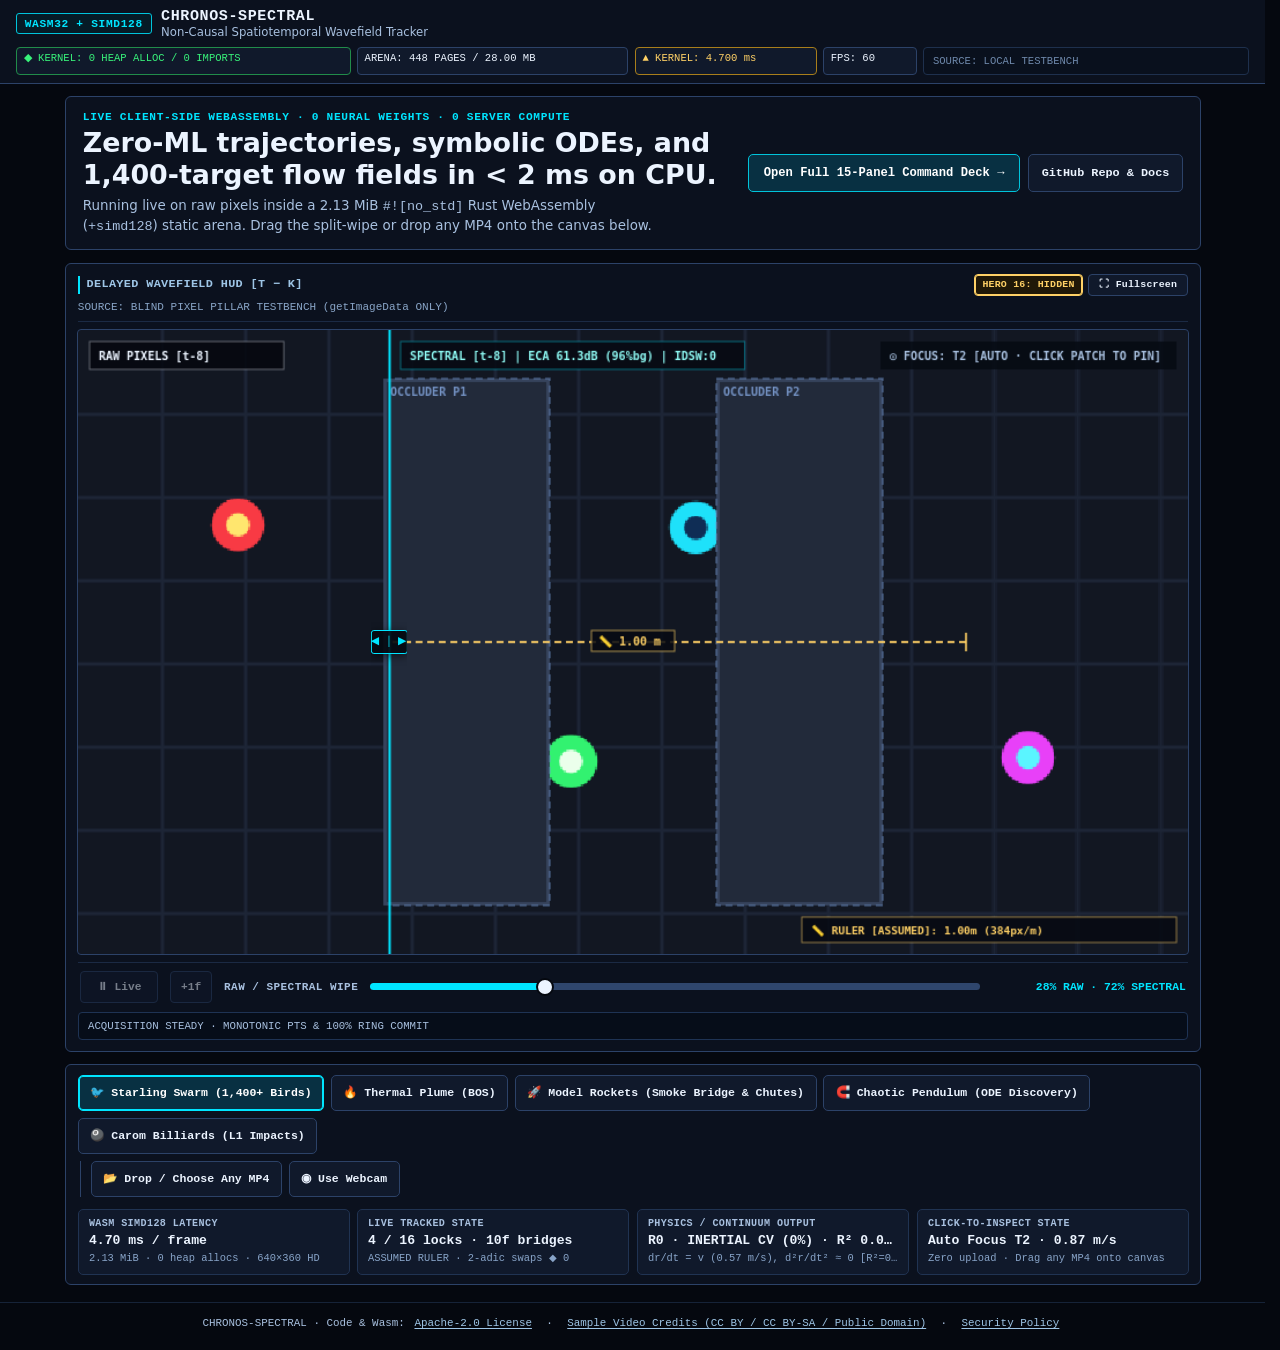
==== web/index.html @ 01ee2340 "fix(web): widen cold-start AudioContext/rVFC skew cushion for virtualized CI" ====
<!DOCTYPE html>
<html lang="en">
<head>
  <meta charset="UTF-8" />
  <meta name="viewport" content="width=device-width, initial-scale=1.0" />
  <link rel="icon" href="data:image/svg+xml,<svg xmlns='http://www.w3.org/2000/svg' viewBox='0 0 32 32'><rect width='32' height='32' rx='4' fill='%2305080f'/><circle cx='16' cy='16' r='9' fill='none' stroke='%2300e5ff' stroke-width='3'/></svg>" />
  <title>CHRONOS-SPECTRAL | Non-Causal Wavefield &amp; Phase-Cue Lab Deck</title>
  <style>
    :root {
      color-scheme: dark;
      --brand-color: #00e5ff;
      --bg-void: #05080f;
      --bg-panel: #0b111e;
      --bg-card: #10192b;
      --border-strong: #2c4268;
      --border-accent: #00c4db;
      --text-primary: #ecf4ff;
      --text-secondary: #a8c0df;
      --status-ok: #38f27a;
      --status-warn: #ffd166;
      --status-alert: #ff5d6c;
      --font-mono: ui-monospace, "SFMono-Regular", Menlo, Monaco, Consolas, monospace;
      --font-sans: system-ui, -apple-system, BlinkMacSystemFont, "Segoe UI", Roboto, sans-serif;
    }

    html {
      scrollbar-gutter: stable;
    }

    * {
      box-sizing: border-box;
      margin: 0;
      padding: 0;
    }

    [hidden] {
      display: none !important;
    }

    body {
      background-color: var(--bg-void);
      color: var(--text-primary);
      font-family: var(--font-sans);
      accent-color: var(--brand-color);
      min-block-size: 100svh;
      inline-size: 100%;
      display: grid;
      grid-template-rows: auto 1fr;
      overflow-wrap: anywhere;
    }

    ::selection {
      background-color: #00b4d8;
      color: #03070e;
    }

    /* Top Command Header: Permanent 5-Slot Avionics Status Matrix */
    header.deck-header {
      display: grid;
      grid-template-columns: minmax(0, auto) minmax(0, 1fr);
      align-items: center;
      gap: 0.5rem 1rem;
      padding-block: 0.5rem;
      padding-inline: 1rem;
      background-color: var(--bg-panel);
      border-block-end: 1px solid var(--border-strong);
    }

    .brand-lockup {
      display: flex;
      align-items: center;
      gap: 0.6rem;
      min-inline-size: 0;
      max-inline-size: 23.5rem;
    }

    .brand-badge {
      font-family: var(--font-mono);
      font-size: 0.7rem;
      font-weight: 700;
      letter-spacing: 0.06em;
      line-height: 1.1;
      padding: 0.22rem 0.48rem;
      border: 1px solid var(--border-accent);
      color: var(--brand-color);
      background-color: #061b26;
      border-radius: 3px;
      white-space: nowrap;
      flex: 0 0 auto;
      text-box: trim-both cap alphabetic;
    }

    h1.brand-title {
      font-family: var(--font-mono);
      font-size: 0.94rem;
      font-weight: 700;
      letter-spacing: 0.04em;
      color: var(--text-primary);
      line-height: 1.15;
      text-wrap: balance;
    }

    .brand-subtitle {
      font-size: 0.73rem;
      line-height: 1.2;
      color: var(--text-secondary);
      white-space: nowrap;
      overflow: hidden;
      text-overflow: ellipsis;
    }

    .header-pills {
      display: grid;
      grid-template-columns:
        minmax(0, 2.28fr)
        minmax(0, 1.85fr)
        minmax(0, 1.24fr)
        minmax(0, 0.64fr)
        minmax(0, 2.22fr);
      gap: 0.4rem;
      font-family: var(--font-mono);
      font-size: 0.66rem;
      min-inline-size: 0;
    }

    @media (max-width: 1380px) {
      header.deck-header {
        grid-template-columns: minmax(0, 1fr);
      }
    }

    @media (max-width: 960px) {
      .header-pills {
        grid-template-columns: repeat(2, minmax(0, 1fr));
      }
    }

    .pill-slot {
      display: flex;
      min-inline-size: 0;
      min-block-size: 1.72rem;
    }

    .pill-slot:has(> [hidden])::before {
      content: "SOURCE: LOCAL TESTBENCH";
      display: inline-flex;
      align-items: center;
      inline-size: 100%;
      padding: 0.22rem 0.54rem;
      border-radius: 4px;
      background-color: #09101d;
      border: 1px solid #1e304d;
      color: #6e88ab;
      white-space: nowrap;
      overflow: hidden;
      text-overflow: ellipsis;
    }

    .pill {
      inline-size: 100%;
      min-inline-size: 0;
      min-block-size: 1.72rem;
      font-size: 0.66rem;
      line-height: 1.15;
      padding: 0.22rem 0.42rem;
      border-radius: 4px;
      background-color: var(--bg-card);
      border: 1px solid var(--border-strong);
      color: var(--text-primary);
      display: block;
      white-space: nowrap;
      overflow: hidden;
      text-overflow: ellipsis;
    }

    .pill.ok {
      border-color: #218c4a;
      color: var(--status-ok);
    }

    .pill.warn {
      border-color: #a87e1b;
      color: var(--status-warn);
    }

    /* Main 3-Zone Command Deck Grid */
    main.deck-grid {
      display: grid;
      grid-template-columns: minmax(0, 1.85fr) minmax(330px, 0.95fr) minmax(315px, 0.88fr);
      gap: 0.8rem;
      padding: 0.8rem;
      inline-size: 100%;
      align-items: start;
    }

    @media (max-width: 1280px) {
      main.deck-grid {
        grid-template-columns: minmax(0, 1.4fr) minmax(320px, 1fr);
      }
      .control-column {
        grid-column: span 2;
      }
    }

    @media (max-width: 860px) {
      main.deck-grid {
        grid-template-columns: 1fr;
      }
      .control-column {
        grid-column: span 1;
      }
    }

    .deck-column {
      display: flex;
      flex-direction: column;
      gap: 0.8rem;
      min-inline-size: 0;
    }

    /* Layout & style containment with modern-web-guidance offscreen skipping */
    .isolated-region {
      content-visibility: auto;
      contain-intrinsic-size: auto 300px auto 800px;
    }

    @supports not (content-visibility: auto) {
      .isolated-region {
        contain: layout style paint;
      }
    }

    .panel {
      background-color: var(--bg-panel);
      border: 1px solid var(--border-strong);
      border-radius: 6px;
      padding: 0.64rem 0.74rem;
      display: flex;
      flex-direction: column;
      gap: 0.48rem;
      min-inline-size: 0;
      contain: layout style paint;
    }

    /* Permanent 2-Row Avionics Instrument Header: zero height bounce across all telemetry states */
    .panel-header {
      display: grid;
      grid-template-columns: minmax(0, 1fr);
      row-gap: 0.16rem;
      min-block-size: 2.52rem;
      align-content: start;
      border-block-end: 1px solid #1b2a44;
      padding-block-end: 0.36rem;
      flex: none;
    }

    h2.panel-title {
      font-family: var(--font-mono);
      font-size: 0.74rem;
      font-weight: 700;
      line-height: 1.12rem;
      min-block-size: 1.12rem;
      letter-spacing: 0.03em;
      text-transform: uppercase;
      color: #9ec5e6;
      border-inline-start: 2px solid var(--brand-color);
      padding-inline-start: 0.42rem;
      text-wrap: balance;
    }

    .panel-meta {
      display: block;
      min-inline-size: 0;
      min-block-size: 1.04rem;
      line-height: 1.04rem;
      font-family: var(--font-mono);
      font-size: 0.69rem;
      color: #89a5c7;
      white-space: nowrap;
      overflow: hidden;
      text-overflow: ellipsis;
    }

    /* Roster Header Structured 3-Slot Telemetry Strip */
    .roster-meta-strip {
      display: grid;
      grid-template-columns: auto auto auto auto minmax(0, 1fr);
      align-items: center;
      column-gap: 0.42rem;
      overflow: hidden;
    }

    .rm-chip {
      display: inline-flex;
      align-items: center;
      gap: 0.26rem;
      color: var(--text-secondary);
      white-space: nowrap;
    }

    .rm-chip strong {
      display: inline-block;
      font-weight: 700;
      color: var(--text-primary);
      text-align: right;
    }

    #rosterReacqVal {
      min-inline-size: 4.2ch;
      color: var(--status-ok);
    }

    #rosterHoldVal {
      min-inline-size: 1.4ch;
    }

    #rosterHoldChip[data-active="1"] {
      color: var(--status-warn);
    }

    #rosterHoldChip[data-active="1"] #rosterHoldVal {
      color: var(--status-warn);
    }

    .rm-sep {
      color: #425d82;
    }

    .rm-hint {
      min-inline-size: 0;
      text-align: right;
      color: #7d99bc;
      white-space: nowrap;
      overflow: hidden;
      text-overflow: ellipsis;
    }

    /* Block display + aspect-ratio on canvases prevents baseline gaps and layout shift */
    canvas {
      display: block;
      inline-size: 100%;
      block-size: auto;
      background-color: #050811;
      border: 1px solid var(--border-strong);
      border-radius: 4px;
    }

    #hudCanvas {
      aspect-ratio: 16 / 9;
      border: 0;
      padding: 0;
      outline: 1px solid var(--border-strong);
      border-radius: 3px;
      cursor: crosshair;
      touch-action: manipulation;
    }

    /* HUD Instrument Header Quick Actions + Cinema Fullscreen (Zero-CLS) */
    .hud-dock-slot {
      min-inline-size: 0;
    }

    .hud-panel-header {
      min-block-size: 2.52rem;
    }

    .hud-header-top {
      display: grid;
      grid-template-columns: minmax(0, 1fr) auto;
      align-items: center;
      gap: 0.45rem;
      min-block-size: 1.38rem;
    }

    .hud-header-actions {
      display: inline-flex;
      align-items: center;
      gap: 0.32rem;
      flex: 0 0 auto;
    }

    button.hud-header-btn {
      inline-size: auto;
      min-block-size: 1.38rem;
      block-size: 1.38rem;
      line-height: 1.28rem;
      padding: 0 0.38rem;
      font-size: 0.62rem;
      font-weight: 700;
      letter-spacing: 0.02em;
      font-variant-numeric: tabular-nums;
      text-align: center;
      flex: 0 0 auto;
    }

    #btnHudHeroToggle {
      inline-size: 18.4ch;
      min-inline-size: 18.4ch;
    }

    #btnHudHeroToggle[data-hidden-solo="true"] {
      border-color: var(--status-warn);
      background-color: #201807;
      color: var(--status-warn);
      box-shadow: inset 0 0 0 1px var(--status-warn);
    }

    #btnHudFullscreen {
      inline-size: 16.8ch;
      min-inline-size: 16.8ch;
    }

    #hudPanel::backdrop {
      background-color: #040812;
    }

    #hudPanel:fullscreen,
    #hudPanel.hud-maximized {
      position: fixed;
      inset: 0;
      z-index: 9999;
      margin: 0;
      inline-size: 100vw;
      block-size: 100dvh;
      max-block-size: 100dvh;
      padding: 0.42rem 0.75rem;
      border: none;
      border-radius: 0;
      background-color: #040812;
      display: flex;
      flex-direction: column;
      gap: 0.35rem;
      contain: layout style;
    }

    #hudPanel:fullscreen .hud-panel-header,
    #hudPanel.hud-maximized .hud-panel-header {
      display: flex;
      align-items: center;
      justify-content: space-between;
      gap: 0.65rem;
      min-block-size: 1.85rem;
      padding-block-end: 0.25rem;
    }

    #hudPanel:fullscreen .hud-header-top,
    #hudPanel.hud-maximized .hud-header-top {
      display: contents;
    }

    #hudPanel:fullscreen .hud-panel-header .panel-title,
    #hudPanel.hud-maximized .hud-panel-header .panel-title {
      order: 1;
      flex: 0 0 auto;
    }

    #hudPanel:fullscreen #hudSourceLabel,
    #hudPanel.hud-maximized #hudSourceLabel {
      order: 2;
      flex: 1 1 auto;
      text-align: center;
    }

    #hudPanel:fullscreen .hud-header-actions,
    #hudPanel.hud-maximized .hud-header-actions {
      order: 3;
      flex: 0 0 auto;
    }

    #hudPanel:fullscreen #hudCanvas,
    #hudPanel.hud-maximized #hudCanvas {
      inline-size: min(100%, calc((100dvh - 54px) * 16 / 9));
      max-inline-size: 100%;
      block-size: auto;
      max-block-size: calc(100dvh - 54px);
      aspect-ratio: 16 / 9;
      margin: auto;
      flex: 0 0 auto;
    }

    #pipCanvas {
      aspect-ratio: 412 / 234;
      inline-size: 100%;
      max-inline-size: 412px;
      margin-inline: auto;
      image-rendering: pixelated;
    }

    #hilbertCanvas,
    #spectralCanvas {
      aspect-ratio: 2 / 1;
    }

    #persistenceCanvas {
      aspect-ratio: 420 / 204;
      inline-size: 100%;
      block-size: auto;
      display: block;
    }

    #physicsPhaseCanvas {
      aspect-ratio: 2 / 1;
      inline-size: 100%;
      block-size: auto;
      display: block;
    }

    .pip-and-swap-row {
      display: grid;
      grid-template-columns: minmax(0, 1fr);
      gap: 0.72rem;
      align-items: stretch;
    }

    /* Telemetry KPI Matrices: Explicit Symmetrical Grids & Fixed Single-Line Cells */
    .kpi-grid {
      display: grid;
      grid-template-columns: repeat(2, minmax(0, 1fr));
      gap: 0.44rem;
      inline-size: 100%;
      min-inline-size: 0;
    }

    .pip-kpi-grid {
      grid-template-columns: repeat(3, minmax(0, 1fr));
    }

    .pip-kpi-grid .kpi-label {
      font-size: 0.62rem;
      letter-spacing: 0.015em;
    }

    .pip-kpi-grid .kpi-value {
      font-size: 0.88rem;
    }

    @media (max-width: 960px) {
      .pip-kpi-grid {
        grid-template-columns: repeat(2, minmax(0, 1fr));
      }
    }

    .kpi-card {
      background-color: var(--bg-card);
      border: 1px solid var(--border-strong);
      border-radius: 4px;
      padding: 0.46rem 0.54rem;
      min-inline-size: 0;
      min-block-size: 3.5rem;
      contain: layout style paint;
      display: grid;
      grid-template-rows: minmax(0.95rem, auto) minmax(1.3rem, auto);
      align-content: space-between;
      row-gap: 0.16rem;
    }

    .kpi-label {
      display: block;
      min-inline-size: 0;
      min-block-size: 0.95rem;
      line-height: 0.95rem;
      font-family: var(--font-mono);
      font-size: 0.65rem;
      color: var(--text-secondary);
      text-transform: uppercase;
      letter-spacing: 0.025em;
      white-space: nowrap;
      overflow: hidden;
      text-overflow: ellipsis;
    }

    .kpi-value {
      display: block;
      min-inline-size: 0;
      min-block-size: 1.3rem;
      line-height: 1.3rem;
      font-family: var(--font-mono);
      font-variant-numeric: tabular-nums lining-nums;
      font-size: 0.92rem;
      font-weight: 700;
      color: var(--text-primary);
      white-space: nowrap;
      overflow: hidden;
      text-overflow: ellipsis;
    }

    .pill,
    .panel-meta,
    .slider-val,
    .transport-meta-row {
      font-variant-numeric: tabular-nums lining-nums;
    }

    /* Multi-Target Split PiP & Sticky Telemetry Roster (16 Slots, 2-Column Scrollable Well) */
    .roster-panel,
    .persistence-panel {
      contain: layout style paint;
    }

    .persist-kpi-grid {
      grid-template-columns: repeat(3, minmax(0, 1fr));
      margin-block-end: 0.56rem;
    }

    .persist-kpi-grid .kpi-label {
      font-size: 0.61rem;
      letter-spacing: 0.015em;
    }

    .persist-kpi-grid .kpi-value {
      font-size: 0.86rem;
    }

    @media (max-width: 640px) {
      .persist-kpi-grid {
        grid-template-columns: repeat(2, minmax(0, 1fr));
      }
    }

    .physics-id-panel {
      contain: layout style paint;
    }

    .physics-badge-row {
      display: grid;
      grid-template-columns: minmax(0, 1fr) auto;
      gap: 0.42rem;
      align-items: center;
      min-block-size: 1.52rem;
    }

    .physics-badge {
      display: block;
      block-size: 1.52rem;
      line-height: 1.44rem;
      padding-inline: 0.48rem;
      border-radius: 4px;
      border: 1px solid #2b4266;
      background-color: #081222;
      color: var(--text-secondary);
      font-family: var(--font-mono);
      font-variant-numeric: tabular-nums lining-nums;
      font-size: 0.67rem;
      font-weight: 700;
      letter-spacing: 0.025em;
      text-transform: uppercase;
      white-space: nowrap;
      overflow: hidden;
      text-overflow: ellipsis;
    }

    #physRegimeBadge[data-active="1"] {
      border-color: var(--border-accent);
      background-color: #061b26;
      color: var(--brand-color);
    }

    #physRegimeBadge[data-regime="5"] {
      border-color: #218c4a;
      background-color: #061f12;
      color: var(--status-ok);
    }

    #physRegimeBadge[data-regime="7"] {
      border-color: #d4a234;
      background-color: #201807;
      color: var(--status-warn);
    }

    #physJumpBadge[data-jump="1"],
    #physJumpBadge[data-jump="2"],
    #physJumpBadge[data-jump="3"] {
      border-color: #d4a234;
      background-color: #201807;
      color: var(--status-warn);
    }

    #physJumpBadge[data-jump="4"] {
      border-color: #c93d4d;
      background-color: #24090f;
      color: var(--status-alert);
    }

    .physics-ode-box {
      block-size: 1.82rem;
      line-height: 1.72rem;
      padding-inline: 0.52rem;
      border-radius: 4px;
      border: 1px solid #1e3354;
      background-color: #060d19;
      color: #c7e6ff;
      font-family: var(--font-mono);
      font-variant-numeric: tabular-nums lining-nums;
      font-size: 0.72rem;
      white-space: nowrap;
      overflow: hidden;
      text-overflow: ellipsis;
    }

    .physics-kpi-grid {
      grid-template-columns: repeat(3, minmax(0, 1fr));
    }

    .physics-kpi-grid .kpi-card {
      min-block-size: 3.15rem;
      padding: 0.38rem 0.48rem;
    }

    .physics-kpi-grid .kpi-label {
      font-size: 0.59rem;
      letter-spacing: 0.015em;
    }

    .physics-kpi-grid .kpi-value {
      font-size: 0.81rem;
    }

    @media (max-width: 640px) {
      .physics-kpi-grid {
        grid-template-columns: repeat(2, minmax(0, 1fr));
      }
    }

    .roster-scroll-well {
      max-block-size: 472px;
      overflow-y: auto;
      scrollbar-gutter: stable;
      overscroll-behavior: contain;
      padding-inline-end: 4px;
    }

    .roster-grid {
      display: grid;
      grid-template-columns: repeat(2, minmax(0, 1fr));
      gap: 6px;
      inline-size: 100%;
    }

    @media (max-width: 520px) {
      .roster-grid {
        grid-template-columns: minmax(0, 1fr);
      }
    }

    .roster-card {
      position: relative;
      display: grid;
      grid-template-rows: auto 1.35rem auto;
      row-gap: 0.3rem;
      padding: 0.42rem;
      min-inline-size: 0;
      border-radius: 5px;
      border: 1px solid var(--border-strong);
      background-color: var(--bg-card);
      font-family: var(--font-mono);
      font-variant-numeric: tabular-nums lining-nums;
      contain: layout style paint;
    }

    /* Never change border-width, padding, or font-weight on state/selection changes */
    .roster-card[data-state="FOCUS"] {
      border-color: var(--border-accent);
      box-shadow: inset 0 0 0 1px rgba(0, 229, 255, 0.28);
    }

    .roster-card[data-state="PINNED"],
    .roster-card[data-pinned="1"] {
      border-color: var(--status-warn);
      box-shadow: inset 0 0 0 1px rgba(255, 209, 102, 0.42);
    }

    .roster-card[data-state="BRIDGED"],
    .roster-card[data-state="COAST"] {
      border-color: #c89628;
    }

    .roster-card[data-state="HOLD"] {
      border-color: #263959;
      opacity: 0.84;
    }

    .roster-card[data-state="IDLE"] {
      border-color: #1a2740;
      background-color: #0b1220;
    }

    .roster-card:has(button.roster-pin-btn:hover:not([aria-disabled="true"])) {
      border-color: var(--brand-color);
    }

    .roster-card:has(button.roster-pin-btn:focus-visible) {
      outline: 2px solid var(--brand-color);
      outline-offset: 2px;
    }

    .slot-pip-canvas {
      display: block;
      inline-size: 100%;
      block-size: auto;
      aspect-ratio: 276 / 148;
      image-rendering: pixelated;
      border-radius: 3px;
      border: 1px solid #1d2d47;
      background-color: #060a12;
    }

    .roster-card-head {
      display: grid;
      grid-template-columns: minmax(0, 1fr) auto;
      align-items: center;
      gap: 0.28rem;
      min-inline-size: 0;
      min-block-size: 1.35rem;
    }

    .roster-card-head h3 {
      font-size: 0.72rem;
      font-weight: 700;
      line-height: 1.2;
      margin: 0;
      min-inline-size: 0;
    }

    .roster-card button.roster-pin-btn {
      all: unset;
      box-sizing: border-box;
      cursor: pointer;
      display: inline-flex;
      align-items: center;
      gap: 0.28rem;
      inline-size: 100%;
      font-family: var(--font-mono);
      font-size: 0.72rem;
      font-weight: 700;
      line-height: 1.2;
      color: var(--text-primary);
      min-block-size: 0;
      min-inline-size: 0;
      white-space: nowrap;
      overflow: hidden;
    }

    .roster-slot-id {
      min-inline-size: 0;
      overflow: hidden;
      text-overflow: ellipsis;
    }

    .roster-card button.roster-pin-btn:focus-visible {
      outline: none;
    }

    .roster-card button.roster-pin-btn[aria-disabled="true"] {
      cursor: default;
      opacity: 0.62;
    }

    .roster-card button.roster-pin-btn::after {
      content: "";
      position: absolute;
      inset: 0;
      border-radius: 5px;
    }

    .roster-swatch {
      inline-size: 7px;
      block-size: 7px;
      border-radius: 50%;
      background-color: #4c6180;
      flex: 0 0 auto;
    }

    .roster-state-badge {
      display: inline-block;
      inline-size: 8.6ch;
      text-align: center;
      font-size: 0.6rem;
      font-weight: 700;
      line-height: 1.15;
      letter-spacing: 0.03em;
      padding: 0.1rem 0.24rem;
      border-radius: 3px;
      border: 1px solid #2b4266;
      background-color: #0a1424;
      color: var(--text-secondary);
      white-space: nowrap;
      text-box: trim-both cap alphabetic;
    }

    .roster-card[data-state="LOCKED"] .roster-state-badge {
      border-color: #218c4a;
      color: var(--status-ok);
    }

    .roster-card[data-state="FOCUS"] .roster-state-badge {
      border-color: var(--border-accent);
      color: var(--brand-color);
    }

    .roster-card[data-state="PINNED"] .roster-state-badge,
    .roster-card[data-pinned="1"] .roster-state-badge {
      border-color: #d4a234;
      color: var(--status-warn);
      background-color: #201807;
    }

    .roster-card[data-state="BRIDGED"] .roster-state-badge,
    .roster-card[data-state="COAST"] .roster-state-badge {
      border-color: #c89628;
      color: var(--status-warn);
    }

    .roster-card[data-state="HOLD"] .roster-state-badge {
      border-color: #39527a;
      color: #9db4d4;
    }

    .roster-stats {
      display: grid;
      grid-template-columns: repeat(2, minmax(0, 1fr));
      gap: 0.22rem 0.26rem;
      margin: 0;
      padding-block-start: 0.26rem;
      border-block-start: 1px solid #18253d;
      align-content: start;
    }

    .roster-stat-cell {
      display: grid;
      grid-template-rows: 0.78rem 0.92rem;
      row-gap: 0.05rem;
      min-inline-size: 0;
    }

    .roster-stat-cell dt {
      font-size: 0.6rem;
      line-height: 0.78rem;
      color: var(--text-secondary);
      letter-spacing: 0.02em;
      text-transform: uppercase;
      white-space: nowrap;
      overflow: hidden;
      text-overflow: ellipsis;
    }

    .roster-stat-cell dd {
      font-size: 0.63rem;
      line-height: 0.92rem;
      font-weight: 700;
      letter-spacing: -0.02em;
      color: var(--text-primary);
      white-space: nowrap;
      overflow: hidden;
      text-overflow: ellipsis;
    }

    .kpi-value.accent { color: var(--brand-color); }
    .kpi-value.ok     { color: var(--status-ok); }
    .kpi-value.warn   { color: var(--status-warn); }
    .kpi-value.alert  { color: var(--status-alert); }

    /* Control Deck Styling & Explicit Grid Control Banks */
    .scrollable-controls {
      max-block-size: calc(100svh - 4.75rem);
      overflow-y: auto;
      scrollbar-gutter: stable;
      overscroll-behavior: contain;
      scrollbar-width: auto;
      scrollbar-color: #395884 #0b111e;
    }

    .btn-row {
      display: grid;
      grid-template-columns: repeat(2, minmax(0, 1fr));
      grid-auto-rows: minmax(2.05rem, auto);
      gap: 0.38rem;
      min-inline-size: 0;
    }

    .btn-row[data-cols="1"] {
      grid-template-columns: minmax(0, 1fr);
    }

    .btn-row[data-cols="3"] {
      grid-template-columns: repeat(3, minmax(0, 1fr));
    }

    .btn-row[data-cols="2-1"] {
      grid-template-columns: minmax(0, 1.55fr) minmax(0, 1fr);
    }

    .btn-span-full {
      grid-column: 1 / -1;
    }

    button {
      font-family: var(--font-mono);
      font-size: 0.68rem;
      font-weight: 600;
      line-height: 1.15rem;
      min-block-size: 2.05rem;
      min-inline-size: 0;
      inline-size: 100%;
      padding: 0.34rem 0.38rem;
      border-radius: 4px;
      border: 1px solid var(--border-strong);
      background-color: var(--bg-card);
      color: var(--text-primary);
      cursor: pointer;
      white-space: nowrap;
      overflow: hidden;
      text-overflow: ellipsis;
    }

    @media (prefers-reduced-motion: no-preference) {
      button,
      .cal-field input {
        transition: background-color 0.14s ease, border-color 0.14s ease;
      }
    }

    @media (hover: hover) {
      button:hover:not([aria-disabled="true"]) {
        border-color: var(--border-accent);
        background-color: #16243d;
      }
    }

    button:focus-visible {
      outline: 2px solid var(--brand-color);
      outline-offset: 2px;
    }

    button[aria-pressed="true"],
    button.active {
      background-color: #083344;
      border-color: var(--brand-color);
      color: var(--brand-color);
      box-shadow: inset 0 0 0 1px var(--brand-color);
    }

    /* Accessible Calibration Toolbar & Scale Form */
    .cal-toolbar {
      display: grid;
      grid-template-columns: minmax(0, 1fr);
      gap: 0.36rem;
    }

    .cal-toolbar-group {
      display: grid;
      grid-template-columns: repeat(2, minmax(0, 1fr));
      gap: 0.36rem;
      min-inline-size: 0;
    }

    .cal-toolbar-group[data-cols="3"] {
      grid-template-columns: repeat(3, minmax(0, 1fr));
    }

    .cal-toolbar-sep {
      display: none;
    }

    .cal-status-live {
      font-family: var(--font-mono);
      font-size: 0.68rem;
      line-height: 1.35;
      min-block-size: 3.85rem;
      color: var(--brand-color);
      background-color: #091425;
      border: 1px solid #223b60;
      border-radius: 4px;
      padding: 0.38rem 0.52rem;
      overflow-y: auto;
    }

    .cal-scale-form {
      display: flex;
      flex-direction: column;
      gap: 0.34rem;
    }

    .cal-field-grid {
      display: grid;
      grid-template-columns: repeat(3, minmax(0, 1fr)) auto;
      align-items: end;
      gap: 0.38rem;
      padding-block-end: 0.92rem;
    }

    .cal-field-grid .cal-field {
      position: relative;
    }

    .cal-field-grid .error-msg {
      position: absolute;
      inset-block-start: calc(100% + 0.08rem);
      inset-inline-start: 0;
      margin-block-start: 0;
      white-space: nowrap;
      pointer-events: none;
    }

    .cal-field {
      display: flex;
      flex-direction: column;
      align-items: stretch;
      gap: 0.18rem;
    }

    .cal-field label {
      font-family: var(--font-mono);
      font-size: 0.67rem;
      color: var(--text-secondary);
    }

    .cal-field input {
      font: inherit;
      font-family: var(--font-mono);
      font-size: max(1rem, 1em);
      font-weight: 600;
      min-block-size: 32px;
      padding: 0.24rem 0.38rem;
      border-radius: 4px;
      border: 1px solid var(--border-strong);
      background-color: var(--bg-card);
      color: var(--text-primary);
      inline-size: 100%;
    }

    @media (hover: hover) {
      .cal-field input:hover {
        border-color: var(--border-accent);
      }
    }

    .cal-field input:focus-visible {
      outline: 2px solid var(--brand-color);
      outline-offset: 2px;
    }

    :is(:user-invalid, .user-invalid-fallback) {
      border-color: var(--status-alert);
      outline-color: var(--status-alert);
    }

    .sr-only {
      position: absolute;
      inline-size: 1px;
      block-size: 1px;
      padding: 0;
      margin: -1px;
      overflow: hidden;
      clip-path: inset(50%);
      white-space: nowrap;
      border: 0;
    }

    .live-tier-card .cal-field {
      position: relative;
      padding-block-end: 0.92rem;
    }

    .live-tier-card .cal-field .error-msg {
      position: absolute;
      inset-block-end: 0;
      inset-inline-start: 0;
      margin-block-start: 0;
      white-space: nowrap;
      pointer-events: none;
    }

    .error-msg {
      display: none;
      font-family: var(--font-mono);
      font-size: 0.65rem;
      line-height: 1.35;
      color: var(--status-alert);
      margin-block-start: 0.12rem;
    }

    :is(:user-invalid, .user-invalid-fallback) + .error-msg {
      display: block;
    }

    .cal-hint {
      font-family: var(--font-mono);
      font-size: 0.65rem;
      color: var(--text-secondary);
    }

    .coord-grid {
      display: grid;
      grid-template-columns: repeat(4, minmax(0, 1fr));
      gap: 0.32rem;
      margin-block-start: 0.35rem;
    }

    /* Native Modal <dialog> & Scroll Containment Rules */
    dialog:modal {
      overscroll-behavior: contain;
    }

    dialog::backdrop {
      overflow: hidden;
      overscroll-behavior: contain;
      background-color: rgba(3, 7, 15, 0.76);
      backdrop-filter: blur(2px);
    }

    dialog#liveStreamDialog {
      margin: auto;
      inline-size: min(680px, calc(100vw - 1.5rem));
      max-block-size: calc(100dvh - 2rem);
      background-color: var(--bg-panel);
      color: var(--text-primary);
      border: 1px solid var(--border-accent);
      border-radius: 8px;
      padding: 0.9rem 1rem;
    }

    dialog#liveStreamDialog[open] {
      display: flex;
      flex-direction: column;
      gap: 0.72rem;
      overflow-y: auto;
    }

    .dialog-header {
      display: flex;
      align-items: center;
      justify-content: space-between;
      gap: 0.6rem;
      border-block-end: 1px solid var(--border-strong);
      padding-block-end: 0.5rem;
    }

    .dialog-title {
      font-family: var(--font-mono);
      font-size: 0.88rem;
      font-weight: 700;
      letter-spacing: 0.05em;
      color: var(--brand-color);
    }

    .live-tier-card {
      background-color: var(--bg-card);
      border: 1px solid var(--border-strong);
      border-radius: 6px;
      padding: 0.62rem 0.72rem;
      display: flex;
      flex-direction: column;
      gap: 0.44rem;
    }

    .live-tier-title {
      font-family: var(--font-mono);
      font-size: 0.75rem;
      font-weight: 700;
      color: var(--text-primary);
      display: flex;
      align-items: center;
      justify-content: space-between;
      gap: 0.4rem;
    }

    .live-tier-tag {
      font-size: 0.66rem;
      padding: 0.12rem 0.42rem;
      border-radius: 3px;
      border: 1px solid var(--border-accent);
      color: var(--brand-color);
      background-color: #061b26;
    }

    .live-status-banner {
      font-family: var(--font-mono);
      font-size: 0.7rem;
      line-height: 1.4;
      padding: 0.42rem 0.56rem;
      border-radius: 4px;
      border: 1px solid #2b4770;
      background-color: #091425;
      color: var(--brand-color);
    }

    .live-status-banner.error {
      border-color: var(--status-alert);
      color: var(--status-alert);
      background-color: #220b12;
    }

    button[aria-disabled="true"] {
      opacity: 0.48;
      cursor: not-allowed;
    }

    button.action-btn {
      background-color: #15253f;
      border-color: #3f6294;
    }

    .source-context-well {
      display: grid;
      grid-template-columns: minmax(0, 1fr);
      align-items: stretch;
      min-block-size: 8.4rem;
    }

    @media (pointer: coarse) {
      .source-context-well {
        min-block-size: 8.85rem;
      }
    }

    .source-context-well > * {
      grid-area: 1 / 1;
      min-inline-size: 0;
    }

    .source-context-well > #benchScenarioField {
      padding: 0.5rem 0.55rem;
      border-radius: 4px;
      background-color: #0d1729;
      border: 1px solid #233a5e;
      justify-content: center;
    }

    .source-context-well:not(:has(> :not([hidden])))::before {
      content: "LIVE WEBCAM FEED · DIRECT OPTICAL CAPTURE";
      grid-area: 1 / 1;
      display: flex;
      align-items: center;
      justify-content: center;
      font-family: var(--font-mono);
      font-size: 0.69rem;
      color: var(--text-secondary);
      border-radius: 4px;
      background-color: #0d1729;
      border: 1px solid #233a5e;
      padding: 0.5rem;
    }

    .transport-bar {
      display: flex;
      flex-direction: column;
      justify-content: space-between;
      gap: 0.38rem;
      padding: 0.48rem 0.55rem;
      border-radius: 4px;
      background-color: #0d1729;
      border: 1px solid #2b4770;
    }

    .transport-meta-row {
      display: grid;
      grid-template-columns: auto minmax(0, 1fr);
      align-items: center;
      column-gap: 0.5rem;
      min-block-size: 1.05rem;
      line-height: 1.05rem;
      font-family: var(--font-mono);
      font-size: 0.68rem;
      color: var(--text-secondary);
    }

    .transport-meta-row > :first-child {
      white-space: nowrap;
    }

    .transport-meta-row > :last-child {
      text-align: right;
      min-inline-size: 0;
      white-space: nowrap;
      overflow: hidden;
      text-overflow: ellipsis;
      color: var(--text-primary);
    }

    .file-upload-label {
      display: inline-flex;
      align-items: center;
      justify-content: center;
      font-family: var(--font-mono);
      font-size: 0.68rem;
      font-weight: 600;
      line-height: 1.15rem;
      min-block-size: 2.05rem;
      inline-size: 100%;
      min-inline-size: 0;
      padding: 0.34rem 0.38rem;
      border-radius: 4px;
      border: 1px solid var(--border-strong);
      background-color: var(--bg-card);
      color: var(--text-primary);
      cursor: pointer;
      text-align: center;
      white-space: nowrap;
      overflow: hidden;
      text-overflow: ellipsis;
    }

    .file-upload-label:hover {
      border-color: var(--border-accent);
    }

    .visually-hidden:where(:not(:focus-within, :active)) {
      position: absolute !important;
      clip-path: inset(50%) !important;
      overflow: hidden !important;
      width: 1px !important;
      height: 1px !important;
      margin: -1px !important;
      padding: 0 !important;
      border: 0 !important;
      white-space: nowrap !important;
    }

    .file-upload-wrap {
      position: relative;
      display: flex;
      min-inline-size: 0;
      inline-size: 100%;
    }

    .file-upload-wrap input[type="file"] {
      position: absolute;
      clip-path: inset(50%);
      overflow: hidden;
      width: 1px;
      height: 1px;
      margin: -1px;
      border: 0;
    }

    .file-upload-wrap input[type="file"]:focus-visible + .file-upload-label {
      outline: 2px solid var(--brand-color);
      outline-offset: 2px;
      border-color: var(--brand-color);
    }

    .select-field {
      display: flex;
      flex-direction: column;
      gap: 0.22rem;
      min-inline-size: 0;
    }

    .select-field label {
      font-family: var(--font-mono);
      font-size: 0.69rem;
      line-height: 1.15;
      color: var(--text-secondary);
      white-space: nowrap;
      overflow: hidden;
      text-overflow: ellipsis;
    }

    .select-field select,
    .select-field input[type="number"] {
      font-family: var(--font-mono);
      font-size: 0.72rem;
      font-weight: 600;
      min-block-size: 2rem;
      padding: 0.34rem 0.52rem;
      border-radius: 4px;
      border: 1px solid var(--border-strong);
      background-color: var(--bg-card);
      color: var(--text-primary);
      cursor: pointer;
      inline-size: 100%;
      min-inline-size: 0;
      box-sizing: border-box;
    }

    .select-field input[type="number"] {
      cursor: text;
    }

    .select-field select:hover,
    .select-field input[type="number"]:hover {
      border-color: var(--border-accent);
    }

    .select-field select:focus-visible,
    .select-field input[type="number"]:focus-visible {
      outline: 2px solid var(--brand-color);
      outline-offset: 2px;
    }

    .control-group {
      display: flex;
      flex-direction: column;
      gap: 0.28rem;
      min-inline-size: 0;
    }

    .slider-label-row {
      display: grid;
      grid-template-columns: minmax(0, 1fr) auto;
      align-items: center;
      column-gap: 0.5rem;
      min-block-size: 1.05rem;
      line-height: 1.05rem;
      font-family: var(--font-mono);
      font-size: 0.71rem;
      color: var(--text-secondary);
    }

    .slider-label-row label {
      min-inline-size: 0;
      white-space: nowrap;
      overflow: hidden;
      text-overflow: ellipsis;
    }

    .slider-val {
      color: var(--text-primary);
      font-weight: 700;
      text-align: right;
      white-space: nowrap;
    }

    input[type="range"] {
      inline-size: 100%;
      min-block-size: 24px;
      cursor: pointer;
    }

    input[type="range"]:focus-visible {
      outline: 2px solid var(--brand-color);
      outline-offset: 2px;
    }

    .toggle-list {
      display: flex;
      flex-direction: column;
      gap: 0.38rem;
    }

    .toggle-item {
      display: inline-flex;
      align-items: center;
      gap: 0.5rem;
      min-block-size: 24px;
      font-family: var(--font-mono);
      font-size: 0.73rem;
      color: var(--text-primary);
      cursor: pointer;
    }

    .lab-desc {
      font-size: 0.72rem;
      line-height: 1.38;
      min-block-size: 6.5rem;
      color: var(--text-secondary);
      background-color: var(--bg-card);
      border: 1px solid var(--border-strong);
      border-radius: 4px;
      padding: 0.48rem 0.58rem;
      text-wrap: pretty;
      overflow-y: auto;
    }

    /* Native <details>/<summary> disclosure for fine-grained variational sliders */
    details.tuning-disclosure {
      background-color: var(--bg-card);
      border: 1px solid var(--border-strong);
      border-radius: 4px;
      padding: 0.45rem 0.58rem;
    }

    details.tuning-disclosure > summary {
      font-family: var(--font-mono);
      font-size: 0.72rem;
      font-weight: 600;
      color: var(--text-secondary);
      cursor: pointer;
      min-block-size: 24px;
      line-height: 1.5;
    }

    details.tuning-disclosure > summary:focus-visible {
      outline: 2px solid var(--brand-color);
      outline-offset: 2px;
    }

    details.tuning-disclosure[open] > summary {
      color: var(--brand-color);
      margin-block-end: 0.5rem;
    }

    .tuning-stack {
      display: flex;
      flex-direction: column;
      gap: 0.52rem;
    }

    .showcase-strip {
      contain: layout style paint;
      border-color: rgba(0, 229, 255, 0.34);
      background: linear-gradient(180deg, rgba(10, 20, 36, 0.96), rgba(8, 13, 24, 0.96));
    }

    .showcase-grid {
      display: grid;
      grid-template-columns: repeat(2, minmax(0, 1fr));
      gap: 0.38rem;
    }

    .showcase-btn {
      font-family: var(--font-mono);
      font-size: 0.67rem;
      font-weight: 600;
      letter-spacing: -0.01em;
      text-align: left;
      min-block-size: 28px;
      padding: 0.40rem 0.44rem;
      border-radius: 4px;
      border: 1px solid var(--border-strong);
      background-color: var(--bg-card);
      color: var(--text-primary);
      cursor: pointer;
      white-space: nowrap;
      overflow: hidden;
      text-overflow: ellipsis;
      transition: border-color 120ms ease, background-color 120ms ease;
    }

    .showcase-btn:hover {
      border-color: var(--brand-color);
      background-color: #111d33;
    }

    .showcase-btn.active,
    .showcase-btn[aria-pressed="true"] {
      border-color: var(--brand-color);
      background-color: rgba(0, 229, 255, 0.14);
      color: #8ef9f3;
    }

    video#hiddenVideoSource {
      position: fixed;
      left: 0;
      bottom: 0;
      width: 2px;
      height: 2px;
      opacity: 0.001;
      pointer-events: none;
      z-index: -1;
    }

    /* Fallback when accent-color is unsupported */
    @supports not (accent-color: #00e5ff) {
      .toggle-item input[type="checkbox"] {
        position: absolute !important;
        clip-path: inset(50%) !important;
        overflow: hidden !important;
        width: 1px !important;
        height: 1px !important;
        margin: -1px !important;
        padding: 0 !important;
        border: 0 !important;
        white-space: nowrap !important;
      }
      .toggle-item {
        position: relative;
        padding-inline-start: 1.65rem;
      }
      .toggle-item input[type="checkbox"] + span::before {
        content: "";
        position: absolute;
        inset-inline-start: 0;
        inset-block-start: 50%;
        transform: translateY(-50%);
        width: 1.05rem;
        height: 1.05rem;
        border: 2px solid var(--border-strong);
        background-color: var(--bg-card);
        border-radius: 3px;
      }
      .toggle-item input[type="checkbox"]:focus-visible + span::before {
        outline: 2px solid var(--brand-color);
        outline-offset: 2px;
      }
      .toggle-item input[type="checkbox"]:checked + span::before {
        background-color: var(--brand-color);
        border-color: var(--brand-color);
      }
      .toggle-item input[type="checkbox"]:checked + span::after {
        content: "✓";
        position: absolute;
        inset-inline-start: 0.22rem;
        inset-block-start: 50%;
        transform: translateY(-50%);
        color: #020810;
        font-weight: 700;
        font-size: 0.78rem;
      }
      input[type="range"] {
        -webkit-appearance: none;
        appearance: none;
        background: transparent;
      }
      input[type="range"]::-webkit-slider-runnable-track {
        height: 6px;
        border-radius: 3px;
        background: linear-gradient(to right, var(--brand-color) var(--progress, 50%), #253652 var(--progress, 50%));
      }
      input[type="range"]::-webkit-slider-thumb {
        -webkit-appearance: none;
        appearance: none;
        height: 15px;
        width: 15px;
        border-radius: 50%;
        background: var(--brand-color);
        margin-top: -4.5px;
      }
      input[type="range"]::-moz-range-track {
        height: 6px;
        border-radius: 3px;
        background: #253652;
      }
      input[type="range"]::-moz-range-progress {
        height: 6px;
        border-radius: 3px;
        background: var(--brand-color);
      }
      input[type="range"]::-moz-range-thumb {
        height: 15px;
        width: 15px;
        border-radius: 50%;
        border: none;
        background: var(--brand-color);
      }
    }

    @media (pointer: coarse) {
      button,
      .file-upload-label,
      .select-field select,
      .select-field input[type="number"],
      .cal-field input {
        min-block-size: 36px;
      }
    }

    /* Forced Colors Mode accessibility support */
    @media (forced-colors: active) {
      .panel,
      .kpi-card,
      .pill,
      button,
      canvas,
      dialog#liveStreamDialog,
      .live-tier-card,
      .cal-field input,
      .cal-status-live,
      details.tuning-disclosure {
        border: 1px solid CanvasText;
      }
      #hudCanvas {
        border: 0;
        outline: 1px solid CanvasText;
      }
      .cal-toolbar-sep {
        border-inline-start: 1px solid CanvasText;
      }
      button[aria-pressed="true"],
      button.active {
        outline: 2px solid Highlight;
      }
    }
    .acq-status-banner {
      display: flex;
      align-items: center;
      justify-content: space-between;
      block-size: 1.75rem;
      min-block-size: 1.75rem;
      max-block-size: 1.75rem;
      padding-inline: 0.56rem;
      border-radius: 4px;
      border: 1px solid #1e3354;
      background-color: #060d19;
      color: #a8c0df;
      font-family: var(--font-mono);
      font-variant-numeric: tabular-nums lining-nums;
      font-size: 0.67rem;
      line-height: 1;
      white-space: nowrap;
      overflow: hidden;
      text-overflow: ellipsis;
      contain: layout style paint;
    }

    .acq-status-banner[data-severity="ok"] {
      border-color: #218c4a;
      background-color: #071913;
      color: #86efac;
    }

    .acq-status-banner[data-severity="warn"] {
      border-color: #c89628;
      background-color: #1f1707;
      color: #fde68a;
    }

    .acq-status-banner[data-severity="danger"] {
      border-color: #d9385a;
      background-color: #270b14;
      color: #fecdd3;
    }

    .roi-control-well {
      display: grid;
      gap: 0.42rem;
      padding: 0.48rem 0.54rem;
      border-radius: 4px;
      border: 1px solid #1d2e4d;
      background-color: #08101e;
    }

    .roi-control-well .slider-val {
      inline-size: 13ch;
      overflow: hidden;
      text-overflow: ellipsis;
    }

    .roi-control-header {
      display: grid;
      grid-template-columns: minmax(0, 1fr);
      gap: 0.16rem;
    }

    #roiGeomMeta {
      inline-size: 100%;
      overflow: hidden;
      text-overflow: ellipsis;
    }

    .roi-control-title {
      font-family: var(--font-mono);
      font-size: 0.66rem;
      font-weight: 700;
      letter-spacing: 0.03em;
      text-transform: uppercase;
      color: var(--text-secondary);
    }

    .continuum-panel {
      contain: layout style paint;
    }

    .continuum-controls-row {
      display: grid;
      grid-template-columns: repeat(2, minmax(0, 1fr));
      gap: 0.44rem;
      margin-block-end: 0.52rem;
    }

    .continuum-rs-calib-row {
      grid-template-columns: repeat(3, minmax(0, 1fr));
    }

    @media (max-width: 640px) {
      .continuum-controls-row {
        grid-template-columns: minmax(0, 1fr);
      }
    }

    .continuum-kpi-grid {
      grid-template-columns: repeat(2, minmax(0, 1fr));
      margin-block-end: 0.48rem;
    }

    .continuum-kpi-grid .kpi-card {
      min-block-size: 3.35rem;
      padding: 0.42rem 0.5rem;
    }

    .continuum-kpi-grid .kpi-label {
      font-size: 0.60rem;
      letter-spacing: 0.015em;
    }

    .continuum-kpi-grid .kpi-value {
      font-size: 0.84rem;
    }

    .kpi-card.continuum-hero-card {
      border-color: var(--border-accent);
      background-color: #061b26;
    }

    .kpi-card.continuum-hero-card .kpi-value {
      color: var(--brand-color);
      font-size: 1.02rem;
    }

    .swarm-inspect-strip {
      block-size: 1.78rem;
      line-height: 1.7rem;
      padding-inline: 0.52rem;
      margin-block-end: 0.48rem;
      border-radius: 4px;
      border: 1px solid #1e3354;
      background-color: #060d19;
      color: #c7e6ff;
      font-family: var(--font-mono);
      font-variant-numeric: tabular-nums lining-nums;
      font-size: 0.69rem;
      white-space: nowrap;
      overflow: hidden;
      text-overflow: ellipsis;
    }

    details.expert-disclosure {
      border: 1px solid var(--border-strong);
      border-radius: 4px;
      background-color: #091221;
      padding: 0.36rem 0.52rem;
      contain: layout style;
    }

    summary.expert-disclosure-summary {
      cursor: pointer;
      list-style-position: inside;
      font-family: var(--font-mono);
      font-size: 0.68rem;
      font-weight: 700;
      letter-spacing: 0.02em;
      text-transform: uppercase;
      color: var(--text-secondary);
      min-block-size: 1.5rem;
      line-height: 1.5rem;
      white-space: nowrap;
      overflow: hidden;
      text-overflow: ellipsis;
    }

    summary.expert-disclosure-summary:hover {
      color: var(--brand-color);
    }

    summary.expert-disclosure-summary:focus-visible {
      outline: 2px solid var(--brand-color);
      outline-offset: 2px;
      border-radius: 2px;
    }

    .expert-disclosure-grid {
      display: grid;
      grid-template-columns: repeat(2, minmax(0, 1fr));
      gap: 0.38rem;
      padding-block-start: 0.48rem;
      contain: layout style paint;
    }

    .expert-disclosure-grid .kpi-card {
      min-block-size: 3.05rem;
      padding: 0.34rem 0.46rem;
    }

    .expert-disclosure-grid .kpi-label {
      font-size: 0.58rem;
    }

    .expert-disclosure-grid .kpi-value {
      font-size: 0.78rem;
    }

    /* ===================================================================== */
    /* Option A: Dual-Surface Interactive Split-Wipe Showcase & Static Guard */
    /* ===================================================================== */
    .visually-hidden {
      position: absolute;
      top: 0;
      left: 0;
      inline-size: 1px;
      block-size: 1px;
      overflow: hidden;
      clip-path: inset(50%);
      white-space: nowrap;
    }

    body[data-surface="deck"] #showcaseIntroSection,
    body[data-surface="deck"] #showcaseWipeBar,
    body[data-surface="deck"] #showcaseActionDock,
    #hudPanel:fullscreen #showcaseWipeBar,
    #hudPanel.hud-maximized #showcaseWipeBar {
      display: none !important;
    }

    .hud-canvas-stage {
      position: relative;
      inline-size: 100%;
    }

    body[data-surface="deck"] .hud-canvas-stage,
    #hudPanel:fullscreen .hud-canvas-stage,
    #hudPanel.hud-maximized .hud-canvas-stage {
      display: contents;
    }

    body[data-surface="deck"] #hudWipeTrack,
    #hudPanel:fullscreen #hudWipeTrack,
    #hudPanel.hud-maximized #hudWipeTrack,
    .hud-wipe-track[hidden] {
      display: none !important;
    }

    .hud-wipe-track {
      position: absolute;
      inset: 0;
      overflow: clip;
      pointer-events: none;
      z-index: 4;
    }

    .hud-wipe-rail {
      position: relative;
      inline-size: 100%;
      block-size: 100%;
      pointer-events: none;
      will-change: transform;
      transform: translate3d(clamp(1.85rem, calc(var(--wipe-pct, 28) * 1%), calc(100% - 1.85rem)), 0, 0);
    }

    /* Interactive On-Canvas Split-Wipe Drag Handle (modern-web-guidance: drag) */
    .hud-wipe-handle {
      position: absolute;
      inset-block: 0;
      inset-inline-start: 0;
      transform: translateX(-50%);
      inline-size: 2.25rem;
      min-inline-size: 24px;
      block-size: 100%;
      margin: 0;
      padding: 0;
      border: 0;
      border-radius: 0;
      background: transparent;
      display: flex;
      align-items: center;
      justify-content: center;
      pointer-events: auto;
      cursor: grab;
      touch-action: none;
      -webkit-user-select: none;
      user-select: none;
    }

    @media (pointer: coarse) {
      .hud-wipe-handle {
        inline-size: 2.75rem;
      }
    }

    .hud-wipe-handle.dragging {
      cursor: grabbing;
    }

    .hud-wipe-grip {
      display: inline-flex;
      align-items: center;
      justify-content: center;
      inline-size: 3.375rem;
      block-size: 1.5rem;
      border-radius: 3px;
      border: 1.4px solid var(--brand-color);
      background-color: rgba(5, 10, 18, 0.92);
      color: var(--brand-color);
      font-family: var(--font-mono);
      font-size: 0.625rem;
      font-weight: 700;
      line-height: 1;
      letter-spacing: 0.02em;
      white-space: nowrap;
      pointer-events: none;
      box-shadow: 0 2px 8px rgba(0, 0, 0, 0.55);
    }

    .hud-wipe-handle:hover .hud-wipe-grip,
    .hud-wipe-handle.dragging .hud-wipe-grip,
    .hud-wipe-handle:focus-visible .hud-wipe-grip {
      background-color: #082738;
      color: #ffffff;
      border-color: #7ef4ff;
    }

    .hud-wipe-handle:focus-visible {
      outline: none;
    }

    .hud-wipe-handle:focus-visible .hud-wipe-grip {
      outline: 2px solid #ffffff;
      outline-offset: 2px;
    }

    body[data-surface="showcase"] main.deck-grid {
      max-inline-size: 74rem;
      inline-size: 100%;
      margin-inline: auto;
      grid-template-columns: minmax(0, 1fr);
      padding-block: 0.75rem 1rem;
      padding-inline: clamp(0.75rem, 2dvw, 1.5rem);
      gap: 0.75rem;
    }

    body[data-surface="showcase"] #btnShowcasePlayPause {
      inline-size: 11.6ch;
      min-inline-size: 11.6ch;
    }

    body[data-surface="showcase"] .brand-lockup {
      max-inline-size: 25.5rem;
    }

    body[data-surface="showcase"] .deck-column:not(:first-child),
    body[data-surface="showcase"] .deck-column:first-child > :not(#showcaseIntroSection):not(#hudDockSlot):not(#showcaseActionDock) {
      display: none !important;
    }

    body[data-static-host="true"] [data-local-server-only="true"] {
      border-style: dashed;
    }

    #hudPanel[data-drop-active="true"] {
      border-color: var(--brand-color);
      box-shadow: 0 0 0 2px rgba(0, 229, 255, 0.34);
    }

    .showcase-intro-panel {
      display: grid;
      grid-template-columns: minmax(0, 1fr) auto;
      align-items: center;
      gap: 0.75rem 1.25rem;
      padding: 0.85rem 1.05rem;
      contain: layout style paint;
    }

    @media (max-width: 780px) {
      .showcase-intro-panel {
        grid-template-columns: minmax(0, 1fr);
      }
    }

    .showcase-eyebrow {
      font-family: var(--font-mono);
      font-size: 0.7rem;
      font-weight: 700;
      letter-spacing: 0.06em;
      text-transform: uppercase;
      color: var(--brand-color);
      margin-block-end: 0.25rem;
    }

    .showcase-headline {
      font-size: clamp(1.12rem, 0.9rem + 1.05vw, 1.68rem);
      font-weight: 750;
      line-height: 1.2;
      color: var(--text-primary);
      text-wrap: balance;
    }

    .showcase-subline {
      margin-block-start: 0.28rem;
      font-size: 0.84rem;
      line-height: 1.42;
      color: var(--text-secondary);
      max-inline-size: 68ch;
    }

    .showcase-cta-group {
      display: flex;
      flex-wrap: wrap;
      align-items: center;
      gap: 0.5rem;
    }

    .cta-primary-btn {
      inline-size: auto;
      min-inline-size: 24px;
      min-block-size: 2.35rem;
      padding: 0.45rem 0.9rem;
      border-radius: 5px;
      border: 1px solid var(--border-accent);
      background-color: #083042;
      color: #ffffff;
      font-family: var(--font-mono);
      font-size: 0.76rem;
      font-weight: 700;
      cursor: pointer;
      white-space: nowrap;
    }

    .cta-secondary-link {
      display: inline-flex;
      align-items: center;
      min-inline-size: 24px;
      min-block-size: 2.35rem;
      padding: 0.45rem 0.8rem;
      border-radius: 5px;
      border: 1px solid var(--border-strong);
      background-color: var(--bg-card);
      color: var(--text-primary);
      font-family: var(--font-mono);
      font-size: 0.74rem;
      font-weight: 600;
      text-decoration: none;
      white-space: nowrap;
    }

    .showcase-wipe-bar {
      display: grid;
      grid-template-columns: auto auto auto minmax(140px, 1fr) auto;
      align-items: center;
      gap: 0.55rem 0.75rem;
      padding-block-start: 0.35rem;
      padding-inline: 0.15rem;
      border-block-start: 1px solid #1b2a44;
    }

    @media (max-width: 720px) {
      .showcase-wipe-bar {
        grid-template-columns: auto auto minmax(0, 1fr);
      }
      .showcase-wipe-bar label[for="showcaseWipeSlider"] {
        grid-column: 1 / 2;
      }
      #showcaseWipeSlider {
        grid-column: 2 / -1;
      }
      #showcaseWipeReadout {
        grid-column: 1 / -1;
      }
    }

    .wipe-step-btn {
      inline-size: auto;
      min-inline-size: 24px;
      min-block-size: 2rem;
      padding: 0.25rem 0.62rem;
      border-radius: 4px;
      border: 1px solid var(--border-strong);
      background-color: var(--bg-card);
      color: var(--text-primary);
      font-family: var(--font-mono);
      font-size: 0.7rem;
      font-weight: 700;
      cursor: pointer;
      white-space: nowrap;
    }

    .wipe-bar-label {
      font-family: var(--font-mono);
      font-size: 0.69rem;
      font-weight: 700;
      letter-spacing: 0.04em;
      color: var(--text-secondary);
      white-space: nowrap;
    }

    .wipe-bar-readout {
      font-family: var(--font-mono);
      font-size: 0.71rem;
      font-weight: 700;
      font-variant-numeric: tabular-nums;
      color: var(--brand-color);
      inline-size: 28.5ch;
      min-inline-size: 28.5ch;
      text-align: right;
      white-space: nowrap;
    }

    /* Split-Wipe Range Slider (modern-web-guidance: slider) */
    #showcaseWipeSlider {
      --slider-track-size: 0.45rem;
      --slider-thumb-size: 1.15rem;
      --slider-track-radius: 999px;
      --slider-thumb-radius: 50%;
      --slider-track-color: #2f466d;
      --slider-fill-color: #00e5ff;
      --slider-thumb-color: #ecf4ff;
      --slider-direction: to right;
      --attr-min: attr(min type(<number>), 0);
      --attr-max: attr(max type(<number>), 100);
      --control-value: attr(value type(<number>), 28);
      --slider-progress: calc(progress(var(--control-value), var(--attr-min), var(--attr-max)) * 100%);
      -webkit-appearance: none;
      appearance: none;
      inline-size: 100%;
      block-size: 2.25rem;
      margin: 0;
      padding: 0;
      border: 0;
      border-radius: 0;
      background: transparent;
      cursor: pointer;
    }

    #showcaseWipeSlider:dir(rtl) {
      --slider-direction: to left;
    }

    @supports not (opacity: progress(1, 0, 100)) {
      #showcaseWipeSlider {
        --slider-progress: calc(
          (var(--control-value) - var(--attr-min)) /
          (var(--attr-max) - var(--attr-min)) * 100%
        );
      }
    }

    #showcaseWipeSlider::-webkit-slider-runnable-track {
      block-size: var(--slider-track-size);
      border: 0;
      border-radius: var(--slider-track-radius);
      background: linear-gradient(
        var(--slider-direction),
        var(--slider-fill-color) var(--slider-progress),
        var(--slider-track-color) var(--slider-progress)
      );
    }

    #showcaseWipeSlider::-webkit-slider-thumb {
      -webkit-appearance: none;
      appearance: none;
      inline-size: var(--slider-thumb-size);
      block-size: var(--slider-thumb-size);
      margin-block-start: calc((var(--slider-track-size) - var(--slider-thumb-size)) / 2);
      border: 2px solid #05080f;
      border-radius: var(--slider-thumb-radius);
      background: var(--slider-thumb-color);
    }

    #showcaseWipeSlider::-moz-range-track {
      block-size: var(--slider-track-size);
      border: 0;
      border-radius: var(--slider-track-radius);
      background: var(--slider-track-color);
    }

    #showcaseWipeSlider::-moz-range-progress {
      block-size: var(--slider-track-size);
      border-radius: var(--slider-track-radius);
      background: var(--slider-fill-color);
    }

    #showcaseWipeSlider::-moz-range-thumb {
      inline-size: var(--slider-thumb-size);
      block-size: var(--slider-thumb-size);
      border: 2px solid #05080f;
      border-radius: var(--slider-thumb-radius);
      background: var(--slider-thumb-color);
    }

    #showcaseWipeSlider:focus-visible {
      outline: 2px solid var(--slider-fill-color);
      outline-offset: 4px;
    }

    /* 3-Beat Hero Toolbar (modern-web-guidance: toolbar) */
    .showcase-action-dock {
      display: flex;
      flex-direction: column;
      gap: 0.72rem;
    }

    .showcase-toolbar {
      display: flex;
      flex-wrap: wrap;
      align-items: center;
      gap: 0.45rem;
    }

    .showcase-toolbar-group {
      display: flex;
      flex-wrap: wrap;
      align-items: center;
      gap: 0.42rem;
    }

    .toolbar-sep {
      align-self: stretch;
      inline-size: 0;
      min-block-size: 1.8rem;
      border-inline-start: 1px solid var(--border-strong);
      margin-inline: 0.15rem;
    }

    @media (max-width: 720px) {
      .toolbar-sep {
        display: none;
      }
    }

    .hero-scene-btn,
    .hero-action-btn {
      inline-size: auto;
      min-inline-size: 24px;
      min-block-size: 2.25rem;
      padding: 0.38rem 0.72rem;
      border-radius: 5px;
      border: 1px solid var(--border-strong);
      background-color: var(--bg-card);
      color: var(--text-primary);
      font-family: var(--font-mono);
      font-size: 0.72rem;
      font-weight: 700;
      cursor: pointer;
      white-space: nowrap;
    }

    .hero-scene-btn[aria-pressed="true"] {
      background-color: #083042;
      border-color: var(--brand-color);
      color: #ffffff;
      box-shadow: inset 0 0 0 1px var(--brand-color);
    }

    @media (pointer: coarse) {
      .hero-scene-btn,
      .hero-action-btn,
      .wipe-step-btn,
      .cta-primary-btn,
      .cta-secondary-link {
        min-block-size: 2.75rem;
      }
    }

    @media (hover: hover) {
      .hero-scene-btn:hover,
      .hero-action-btn:hover,
      .wipe-step-btn:hover,
      .cta-primary-btn:hover,
      .cta-secondary-link:hover {
        border-color: var(--brand-color);
      }
    }

    @media (prefers-reduced-motion: no-preference) {
      .hero-scene-btn,
      .hero-action-btn,
      .wipe-step-btn,
      .cta-primary-btn,
      .cta-secondary-link {
        transition: border-color 120ms ease, background-color 120ms ease;
      }
    }

    .hero-scene-btn:focus-visible,
    .hero-action-btn:focus-visible,
    .wipe-step-btn:focus-visible,
    .cta-primary-btn:focus-visible,
    .cta-secondary-link:focus-visible {
      outline: 2px solid var(--brand-color);
      outline-offset: 2px;
    }

    @media (forced-colors: active) {
      .hero-scene-btn[aria-pressed="true"] {
        border: 2px solid Highlight;
        color: HighlightText;
        background-color: Highlight;
      }
      .toolbar-sep {
        border-inline-start-color: ButtonText;
      }
    }

    .showcase-proof-grid {
      display: grid;
      grid-template-columns: repeat(4, minmax(0, 1fr));
      gap: 0.5rem;
    }

    @media (max-width: 960px) {
      .showcase-proof-grid {
        grid-template-columns: repeat(2, minmax(0, 1fr));
      }
    }

    @media (max-width: 540px) {
      .showcase-proof-grid {
        grid-template-columns: minmax(0, 1fr);
      }
    }

    .showcase-proof-card {
      background-color: var(--bg-card);
      border: 1px solid #203352;
      border-radius: 5px;
      padding: 0.46rem 0.62rem;
      min-block-size: 4.1rem;
      display: flex;
      flex-direction: column;
      justify-content: center;
      gap: 0.14rem;
      contain: layout style paint;
      min-inline-size: 0;
    }

    .showcase-proof-label {
      font-family: var(--font-mono);
      font-size: 0.63rem;
      font-weight: 700;
      line-height: 1.2;
      block-size: 0.8rem;
      letter-spacing: 0.04em;
      text-transform: uppercase;
      color: var(--text-secondary);
      white-space: nowrap;
      overflow: hidden;
      text-overflow: ellipsis;
    }

    .showcase-proof-val {
      font-family: var(--font-mono);
      font-size: 0.82rem;
      font-weight: 700;
      font-variant-numeric: tabular-nums;
      color: var(--text-primary);
      line-height: 1.25;
      block-size: 1.05rem;
      min-block-size: 1.05rem;
      white-space: nowrap;
      overflow: hidden;
      text-overflow: ellipsis;
    }

    .showcase-proof-sub {
      font-family: var(--font-mono);
      font-size: 0.65rem;
      color: #88a4c8;
      line-height: 1.25;
      block-size: 0.85rem;
      min-block-size: 0.85rem;
      white-space: nowrap;
      overflow: hidden;
      text-overflow: ellipsis;
    }

    footer.deck-footer {
      padding-block: 0.55rem 0.95rem;
      padding-inline: 1rem;
      border-block-start: 1px solid #162338;
      background-color: var(--bg-app);
      color: var(--text-secondary);
      font-family: var(--font-mono);
      font-size: 0.68rem;
      line-height: 1.4;
      display: flex;
      flex-wrap: wrap;
      align-items: center;
      justify-content: center;
      gap: 0.35rem 0.7rem;
      contain: layout style paint;
    }

    footer.deck-footer a {
      display: inline-flex;
      align-items: center;
      min-inline-size: 24px;
      min-block-size: 24px;
      padding-inline: 0.2rem;
      color: #9ec5e6;
      text-decoration: underline;
      text-underline-offset: 2px;
    }

    @media (pointer: coarse) {
      footer.deck-footer a {
        min-block-size: 2.75rem;
      }
    }

    @media (hover: hover) {
      footer.deck-footer a:hover {
        color: var(--brand-color);
      }
    }

    footer.deck-footer a:focus-visible {
      outline: 2px solid var(--brand-color);
      outline-offset: 2px;
      border-radius: 3px;
    }
  </style>
</head>
<body>
  <script>
    (() => {
      const q = new URLSearchParams(location.search);
      document.body.dataset.surface = q.get('view') === 'deck' ? 'deck' : 'showcase';
      if (location.hostname.endsWith('.github.io') || location.protocol === 'file:' || q.get('static') === '1') {
        document.body.dataset.staticHost = 'true';
      }
    })();
  </script>
  <header class="deck-header">
    <div class="brand-lockup">
      <span class="brand-badge">WASM32 + SIMD128</span>
      <div>
        <h1 class="brand-title">CHRONOS-SPECTRAL</h1>
        <p class="brand-subtitle">Non-Causal Spatiotemporal Wavefield Tracker</p>
      </div>
    </div>
    <div class="header-pills">
      <span class="pill-slot"><span class="pill ok" id="pillKernel">◆ KERNEL BOOTING</span></span>
      <span class="pill-slot"><span class="pill" id="pillArena">ARENA: -- PAGES / 0.00 MB</span></span>
      <span class="pill-slot"><span class="pill ok" id="pillPerf">KERNEL: -- ms</span></span>
      <span class="pill-slot"><span class="pill" id="pillFps">FPS: --</span></span>
      <span class="pill-slot"><span class="pill ok" id="pillStreamHealth" hidden>LIVE: CAM LOCKED</span></span>
    </div>
  </header>

  <main class="deck-grid">
    <!-- Left Column: Main Delayed Wavefield OffscreenCanvas + Split Raw/Eulerian PiP & Swap Proof -->
    <div class="deck-column">
      <section id="showcaseIntroSection" class="panel showcase-intro-panel" aria-labelledby="showcaseHeadline">
        <div>
          <p class="showcase-eyebrow">Live Client-Side WebAssembly · 0 Neural Weights · 0 Server Compute</p>
          <h2 id="showcaseHeadline" class="showcase-headline">Zero-ML trajectories, symbolic ODEs, and 1,400-target flow fields in &lt; 2 ms on CPU.</h2>
          <p class="showcase-subline">Running live on raw pixels inside a 2.13 MiB <code>#![no_std]</code> Rust WebAssembly (<code>+simd128</code>) static arena. Drag the split-wipe or drop any MP4 onto the canvas below.</p>
        </div>
        <div class="showcase-cta-group">
          <button type="button" id="btnOpenFullDeck" class="cta-primary-btn">Open Full 15-Panel Command Deck →</button>
          <a id="lnkGithubRepo" class="cta-secondary-link" href="https://github.com/steph4n-gh/chronos-spectral" target="_blank" rel="noopener noreferrer">GitHub Repo &amp; Docs</a>
        </div>
      </section>

      <div id="hudDockSlot" class="hud-dock-slot">
      <div class="panel" id="hudPanel">
        <div class="panel-header hud-panel-header">
          <div class="hud-header-top">
            <h2 class="panel-title">Delayed Wavefield HUD [t − K]</h2>
            <div class="hud-header-actions" role="group" aria-label="Wavefield HUD display controls">
              <button type="button" id="btnHudHeroToggle" class="hud-header-btn active" aria-pressed="true" data-hidden-solo="false" title="Hide 16-slot Hero reticles, trails &amp; Hermite bridges (H)">Hero 16: ON</button>
              <button type="button" id="btnHudFullscreen" class="hud-header-btn" aria-pressed="false" title="Expand Delayed Wavefield HUD to fullscreen (F)">⛶ Fullscreen</button>
            </div>
          </div>
          <span class="panel-meta" id="hudSourceLabel">SOURCE: BLIND PIXEL PILLAR TESTBENCH (getImageData ONLY)</span>
        </div>
        <div class="hud-canvas-stage" id="hudCanvasStage" style="--wipe-pct: 28;">
          <canvas id="hudCanvas" width="960" height="540" role="img" aria-label="Delayed non-causal wavefield tracking viewport. Click a tracked patch to pin focus."></canvas>
          <div class="hud-wipe-track" id="hudWipeTrack" hidden>
            <div class="hud-wipe-rail">
              <button
                type="button"
                id="hudWipeHandle"
                class="hud-wipe-handle"
                aria-label="Split-wipe divider handle. Drag left or right, or use Left and Right arrow keys to adjust raw vs spectral view."
                title="Drag left or right to compare raw camera pixels vs delayed spectral wavefield"
              ><span class="hud-wipe-grip" aria-hidden="true">◀ │ ▶</span></button>
            </div>
          </div>
        </div>
        <div id="showcaseWipeBar" class="showcase-wipe-bar">
          <button type="button" id="btnShowcasePlayPause" class="wipe-step-btn" title="Pause or resume video playback">⏸ Pause</button>
          <button type="button" id="btnShowcaseStepFwd" class="wipe-step-btn" title="Step forward 1 exact stream frame">+1f</button>
          <label for="showcaseWipeSlider" class="wipe-bar-label">RAW / SPECTRAL WIPE</label>
          <input type="range" id="showcaseWipeSlider" min="0" max="100" step="1" value="28" aria-valuetext="28% raw video, 72% spectral wavefield" />
          <span id="showcaseWipeReadout" class="wipe-bar-readout">28% RAW · 72% SPECTRAL</span>
        </div>
        <p id="acquisitionStatusBanner" class="acq-status-banner" role="status" aria-live="polite" data-severity="info">ACQUISITION STANDBY · MONOTONIC PTS &amp; TRIPOD GUARD READY</p>
      </div>
      </div>

      <section id="showcaseActionDock" class="panel showcase-action-dock" aria-label="Interactive showcase scenes and live proof telemetry">
        <div id="showcaseToolbar" class="showcase-toolbar" role="toolbar" focusgroup="toolbar wrap" aria-label="Hero showcase scenes and local optical inputs" aria-controls="hudCanvas">
          <div class="showcase-toolbar-group" role="group" aria-label="Featured real-camera physics scenes">
            <button type="button" id="btnHeroStarlings" class="hero-scene-btn" data-hero-scene="starling_1000" aria-pressed="true">🐦 Starling Swarm (1,400+ Birds)</button>
            <button type="button" id="btnHeroBosPlume" class="hero-scene-btn" data-hero-scene="bos_plume" aria-pressed="false">🔥 Thermal Plume (BOS)</button>
            <button type="button" id="btnHeroRockets" class="hero-scene-btn" data-hero-scene="model_rockets" aria-pressed="false">🚀 Model Rockets (Smoke Bridge &amp; Chutes)</button>
            <button type="button" id="btnHeroPendulum" class="hero-scene-btn" data-hero-scene="chaos_pendulum" aria-pressed="false">🧲 Chaotic Pendulum (ODE Discovery)</button>
            <button type="button" id="btnHeroBilliards" class="hero-scene-btn" data-hero-scene="billiards" aria-pressed="false">🎱 Carom Billiards (L1 Impacts)</button>
          </div>
          <span class="toolbar-sep" role="separator" aria-orientation="vertical"></span>
          <div class="showcase-toolbar-group" role="group" aria-label="Zero-upload local optical inputs">
            <button type="button" id="btnHeroDropMp4" class="hero-action-btn" title="Test your own MP4/WebM video locally in WebAssembly (zero bytes uploaded)">📂 Drop / Choose Any MP4</button>
            <button type="button" id="btnHeroWebcam" class="hero-action-btn" title="Stream live webcam pixels directly into the local Wasm arena">◉ Use Webcam</button>
          </div>
        </div>
        <p id="showcaseToolbarStatus" role="status" class="visually-hidden"></p>
        <div id="showcaseProofGrid" class="showcase-proof-grid">
          <div class="showcase-proof-card">
            <span class="showcase-proof-label">Wasm SIMD128 Latency</span>
            <span class="showcase-proof-val" id="scValKernel">-- ms / frame</span>
            <span class="showcase-proof-sub" id="scSubKernel">2.13 MiB · 0 heap allocs · 448 pages</span>
          </div>
          <div class="showcase-proof-card">
            <span class="showcase-proof-label">Live Tracked State</span>
            <span class="showcase-proof-val" id="scValTracks">--</span>
            <span class="showcase-proof-sub" id="scSubTracks">Awaiting live stream</span>
          </div>
          <div class="showcase-proof-card">
            <span class="showcase-proof-label">Physics / Continuum Output</span>
            <span class="showcase-proof-val" id="scValPhysics">--</span>
            <span class="showcase-proof-sub" id="scSubPhysics">0 neural weights · Weak-form + Eulerian</span>
          </div>
          <div class="showcase-proof-card">
            <span class="showcase-proof-label">Click-to-Inspect State</span>
            <span class="showcase-proof-val" id="scValInspect">Click any bird or rocket on canvas</span>
            <span class="showcase-proof-sub" id="scSubInspect">Zero upload · Drag any MP4 onto canvas</span>
          </div>
        </div>
      </section>

      <div class="panel">
        <div class="panel-header">
          <h2 class="panel-title">Split 1× Raw / 25× Eulerian Audit</h2>
          <span class="panel-meta" id="mortonReadout">BINARY-PREFIX SIG: 0x00000000 (v₂ = --)</span>
        </div>
        <div class="pip-and-swap-row">
          <canvas id="pipCanvas" width="412" height="234" role="img" aria-label="32x32 SD or 64x64 HD raw vs Eulerian temporal-contrast picture-in-picture"></canvas>
          <div class="kpi-grid pip-kpi-grid">
            <div class="kpi-card">
              <span class="kpi-label" id="lblPadicSwaps">Oracle ID Swaps</span>
              <span class="kpi-value ok" id="kpiPadicSwaps">◆ 0</span>
            </div>
            <div class="kpi-card">
              <span class="kpi-label">Kalman Swaps</span>
              <span class="kpi-value alert" id="kpiKalmanSwaps">▲ 0</span>
            </div>
            <div class="kpi-card">
              <span class="kpi-label" id="lblClutterDb">ECA Clutter Supp.</span>
              <span class="kpi-value accent" id="kpiClutterDb">WARMING</span>
            </div>
            <div class="kpi-card">
              <span class="kpi-label" id="lblWasmMs">Kernel + Lanczos</span>
              <span class="kpi-value ok" id="kpiWasmMs">-- ms</span>
            </div>
            <div class="kpi-card">
              <span class="kpi-label">Tracked Patches</span>
              <span class="kpi-value" id="kpiTargets">0 / 16</span>
            </div>
            <div class="kpi-card">
              <span class="kpi-label" id="lblCollisions">Pillar Collisions</span>
              <span class="kpi-value warn" id="kpiCollisions">0</span>
            </div>
          </div>
        </div>
      </div>

      <section class="panel roster-panel" aria-labelledby="rosterPanelTitle">
        <div class="panel-header">
          <h2 class="panel-title" id="rosterPanelTitle">Target Roster · 1× Raw / 25× Δ</h2>
          <span class="panel-meta roster-meta-strip" id="rosterSummaryMeta"><span class="rm-chip">↻ RE-ACQ <strong id="rosterReacqVal">0</strong></span><span class="rm-sep" aria-hidden="true">·</span><span class="rm-chip" id="rosterHoldChip" data-active="0">HOLD <strong id="rosterHoldVal">0</strong></span><span class="rm-sep" aria-hidden="true">·</span><span class="rm-hint">1.5s LATCH · CLICK SLOT TO PIN</span></span>
        </div>
        <div class="roster-scroll-well" id="rosterScrollWell">
          <div class="roster-grid" id="rosterGrid">
            <article class="roster-card" id="rosterCard0" data-slot="0" data-state="IDLE" data-tid="0" data-pinned="0">
              <canvas class="slot-pip-canvas" id="slotPip0" width="276" height="148" role="img" aria-label="Slot 01 split 1x raw vs 25x temporal delta"></canvas>
              <header class="roster-card-head">
                <h3><button type="button" class="roster-pin-btn" aria-pressed="false" aria-disabled="true" aria-label="Slot 01 standby"><span class="roster-swatch" aria-hidden="true"></span><span class="roster-slot-id">S1 · --</span></button></h3>
                <span class="roster-state-badge">IDLE</span>
              </header>
              <dl class="roster-stats">
                <div class="roster-stat-cell"><dt class="rs-lbl-spd">SPD</dt><dd class="rs-val-spd">-- px/s</dd></div>
                <div class="roster-stat-cell"><dt class="rs-lbl-ang">HDG · ω</dt><dd class="rs-val-ang">--°</dd></div>
                <div class="roster-stat-cell"><dt>LOCK AGE</dt><dd class="rs-val-age">--</dd></div>
                <div class="roster-stat-cell"><dt>v₂ · RE-ACQ</dt><dd class="rs-val-id">-- · 0</dd></div>
              </dl>
            </article>
            <article class="roster-card" id="rosterCard1" data-slot="1" data-state="IDLE" data-tid="0" data-pinned="0">
              <canvas class="slot-pip-canvas" id="slotPip1" width="276" height="148" role="img" aria-label="Slot 02 split 1x raw vs 25x temporal delta"></canvas>
              <header class="roster-card-head">
                <h3><button type="button" class="roster-pin-btn" aria-pressed="false" aria-disabled="true" aria-label="Slot 02 standby"><span class="roster-swatch" aria-hidden="true"></span><span class="roster-slot-id">S2 · --</span></button></h3>
                <span class="roster-state-badge">IDLE</span>
              </header>
              <dl class="roster-stats">
                <div class="roster-stat-cell"><dt class="rs-lbl-spd">SPD</dt><dd class="rs-val-spd">-- px/s</dd></div>
                <div class="roster-stat-cell"><dt class="rs-lbl-ang">HDG · ω</dt><dd class="rs-val-ang">--°</dd></div>
                <div class="roster-stat-cell"><dt>LOCK AGE</dt><dd class="rs-val-age">--</dd></div>
                <div class="roster-stat-cell"><dt>v₂ · RE-ACQ</dt><dd class="rs-val-id">-- · 0</dd></div>
              </dl>
            </article>
            <article class="roster-card" id="rosterCard2" data-slot="2" data-state="IDLE" data-tid="0" data-pinned="0">
              <canvas class="slot-pip-canvas" id="slotPip2" width="276" height="148" role="img" aria-label="Slot 03 split 1x raw vs 25x temporal delta"></canvas>
              <header class="roster-card-head">
                <h3><button type="button" class="roster-pin-btn" aria-pressed="false" aria-disabled="true" aria-label="Slot 03 standby"><span class="roster-swatch" aria-hidden="true"></span><span class="roster-slot-id">S3 · --</span></button></h3>
                <span class="roster-state-badge">IDLE</span>
              </header>
              <dl class="roster-stats">
                <div class="roster-stat-cell"><dt class="rs-lbl-spd">SPD</dt><dd class="rs-val-spd">-- px/s</dd></div>
                <div class="roster-stat-cell"><dt class="rs-lbl-ang">HDG · ω</dt><dd class="rs-val-ang">--°</dd></div>
                <div class="roster-stat-cell"><dt>LOCK AGE</dt><dd class="rs-val-age">--</dd></div>
                <div class="roster-stat-cell"><dt>v₂ · RE-ACQ</dt><dd class="rs-val-id">-- · 0</dd></div>
              </dl>
            </article>
            <article class="roster-card" id="rosterCard3" data-slot="3" data-state="IDLE" data-tid="0" data-pinned="0">
              <canvas class="slot-pip-canvas" id="slotPip3" width="276" height="148" role="img" aria-label="Slot 04 split 1x raw vs 25x temporal delta"></canvas>
              <header class="roster-card-head">
                <h3><button type="button" class="roster-pin-btn" aria-pressed="false" aria-disabled="true" aria-label="Slot 04 standby"><span class="roster-swatch" aria-hidden="true"></span><span class="roster-slot-id">S4 · --</span></button></h3>
                <span class="roster-state-badge">IDLE</span>
              </header>
              <dl class="roster-stats">
                <div class="roster-stat-cell"><dt class="rs-lbl-spd">SPD</dt><dd class="rs-val-spd">-- px/s</dd></div>
                <div class="roster-stat-cell"><dt class="rs-lbl-ang">HDG · ω</dt><dd class="rs-val-ang">--°</dd></div>
                <div class="roster-stat-cell"><dt>LOCK AGE</dt><dd class="rs-val-age">--</dd></div>
                <div class="roster-stat-cell"><dt>v₂ · RE-ACQ</dt><dd class="rs-val-id">-- · 0</dd></div>
              </dl>
            </article>
            <article class="roster-card" id="rosterCard4" data-slot="4" data-state="IDLE" data-tid="0" data-pinned="0">
              <canvas class="slot-pip-canvas" id="slotPip4" width="276" height="148" role="img" aria-label="Slot 05 split 1x raw vs 25x temporal delta"></canvas>
              <header class="roster-card-head">
                <h3><button type="button" class="roster-pin-btn" aria-pressed="false" aria-disabled="true" aria-label="Slot 05 standby"><span class="roster-swatch" aria-hidden="true"></span><span class="roster-slot-id">S5 · --</span></button></h3>
                <span class="roster-state-badge">IDLE</span>
              </header>
              <dl class="roster-stats">
                <div class="roster-stat-cell"><dt class="rs-lbl-spd">SPD</dt><dd class="rs-val-spd">-- px/s</dd></div>
                <div class="roster-stat-cell"><dt class="rs-lbl-ang">HDG · ω</dt><dd class="rs-val-ang">--°</dd></div>
                <div class="roster-stat-cell"><dt>LOCK AGE</dt><dd class="rs-val-age">--</dd></div>
                <div class="roster-stat-cell"><dt>v₂ · RE-ACQ</dt><dd class="rs-val-id">-- · 0</dd></div>
              </dl>
            </article>
            <article class="roster-card" id="rosterCard5" data-slot="5" data-state="IDLE" data-tid="0" data-pinned="0">
              <canvas class="slot-pip-canvas" id="slotPip5" width="276" height="148" role="img" aria-label="Slot 06 split 1x raw vs 25x temporal delta"></canvas>
              <header class="roster-card-head">
                <h3><button type="button" class="roster-pin-btn" aria-pressed="false" aria-disabled="true" aria-label="Slot 06 standby"><span class="roster-swatch" aria-hidden="true"></span><span class="roster-slot-id">S6 · --</span></button></h3>
                <span class="roster-state-badge">IDLE</span>
              </header>
              <dl class="roster-stats">
                <div class="roster-stat-cell"><dt class="rs-lbl-spd">SPD</dt><dd class="rs-val-spd">-- px/s</dd></div>
                <div class="roster-stat-cell"><dt class="rs-lbl-ang">HDG · ω</dt><dd class="rs-val-ang">--°</dd></div>
                <div class="roster-stat-cell"><dt>LOCK AGE</dt><dd class="rs-val-age">--</dd></div>
                <div class="roster-stat-cell"><dt>v₂ · RE-ACQ</dt><dd class="rs-val-id">-- · 0</dd></div>
              </dl>
            </article>
            <article class="roster-card" id="rosterCard6" data-slot="6" data-state="IDLE" data-tid="0" data-pinned="0">
              <canvas class="slot-pip-canvas" id="slotPip6" width="276" height="148" role="img" aria-label="Slot 07 split 1x raw vs 25x temporal delta"></canvas>
              <header class="roster-card-head">
                <h3><button type="button" class="roster-pin-btn" aria-pressed="false" aria-disabled="true" aria-label="Slot 07 standby"><span class="roster-swatch" aria-hidden="true"></span><span class="roster-slot-id">S7 · --</span></button></h3>
                <span class="roster-state-badge">IDLE</span>
              </header>
              <dl class="roster-stats">
                <div class="roster-stat-cell"><dt class="rs-lbl-spd">SPD</dt><dd class="rs-val-spd">-- px/s</dd></div>
                <div class="roster-stat-cell"><dt class="rs-lbl-ang">HDG · ω</dt><dd class="rs-val-ang">--°</dd></div>
                <div class="roster-stat-cell"><dt>LOCK AGE</dt><dd class="rs-val-age">--</dd></div>
                <div class="roster-stat-cell"><dt>v₂ · RE-ACQ</dt><dd class="rs-val-id">-- · 0</dd></div>
              </dl>
            </article>
            <article class="roster-card" id="rosterCard7" data-slot="7" data-state="IDLE" data-tid="0" data-pinned="0">
              <canvas class="slot-pip-canvas" id="slotPip7" width="276" height="148" role="img" aria-label="Slot 08 split 1x raw vs 25x temporal delta"></canvas>
              <header class="roster-card-head">
                <h3><button type="button" class="roster-pin-btn" aria-pressed="false" aria-disabled="true" aria-label="Slot 08 standby"><span class="roster-swatch" aria-hidden="true"></span><span class="roster-slot-id">S8 · --</span></button></h3>
                <span class="roster-state-badge">IDLE</span>
              </header>
              <dl class="roster-stats">
                <div class="roster-stat-cell"><dt class="rs-lbl-spd">SPD</dt><dd class="rs-val-spd">-- px/s</dd></div>
                <div class="roster-stat-cell"><dt class="rs-lbl-ang">HDG · ω</dt><dd class="rs-val-ang">--°</dd></div>
                <div class="roster-stat-cell"><dt>LOCK AGE</dt><dd class="rs-val-age">--</dd></div>
                <div class="roster-stat-cell"><dt>v₂ · RE-ACQ</dt><dd class="rs-val-id">-- · 0</dd></div>
              </dl>
            </article>
            <article class="roster-card" id="rosterCard8" data-slot="8" data-state="IDLE" data-tid="0" data-pinned="0">
              <canvas class="slot-pip-canvas" id="slotPip8" width="276" height="148" role="img" aria-label="Slot 09 split 1x raw vs 25x temporal delta"></canvas>
              <header class="roster-card-head">
                <h3><button type="button" class="roster-pin-btn" aria-pressed="false" aria-disabled="true" aria-label="Slot 09 standby"><span class="roster-swatch" aria-hidden="true"></span><span class="roster-slot-id">S9 · --</span></button></h3>
                <span class="roster-state-badge">IDLE</span>
              </header>
              <dl class="roster-stats">
                <div class="roster-stat-cell"><dt class="rs-lbl-spd">SPD</dt><dd class="rs-val-spd">-- px/s</dd></div>
                <div class="roster-stat-cell"><dt class="rs-lbl-ang">HDG · ω</dt><dd class="rs-val-ang">--°</dd></div>
                <div class="roster-stat-cell"><dt>LOCK AGE</dt><dd class="rs-val-age">--</dd></div>
                <div class="roster-stat-cell"><dt>v₂ · RE-ACQ</dt><dd class="rs-val-id">-- · 0</dd></div>
              </dl>
            </article>
            <article class="roster-card" id="rosterCard9" data-slot="9" data-state="IDLE" data-tid="0" data-pinned="0">
              <canvas class="slot-pip-canvas" id="slotPip9" width="276" height="148" role="img" aria-label="Slot 10 split 1x raw vs 25x temporal delta"></canvas>
              <header class="roster-card-head">
                <h3><button type="button" class="roster-pin-btn" aria-pressed="false" aria-disabled="true" aria-label="Slot 10 standby"><span class="roster-swatch" aria-hidden="true"></span><span class="roster-slot-id">S10 · --</span></button></h3>
                <span class="roster-state-badge">IDLE</span>
              </header>
              <dl class="roster-stats">
                <div class="roster-stat-cell"><dt class="rs-lbl-spd">SPD</dt><dd class="rs-val-spd">-- px/s</dd></div>
                <div class="roster-stat-cell"><dt class="rs-lbl-ang">HDG · ω</dt><dd class="rs-val-ang">--°</dd></div>
                <div class="roster-stat-cell"><dt>LOCK AGE</dt><dd class="rs-val-age">--</dd></div>
                <div class="roster-stat-cell"><dt>v₂ · RE-ACQ</dt><dd class="rs-val-id">-- · 0</dd></div>
              </dl>
            </article>
            <article class="roster-card" id="rosterCard10" data-slot="10" data-state="IDLE" data-tid="0" data-pinned="0">
              <canvas class="slot-pip-canvas" id="slotPip10" width="276" height="148" role="img" aria-label="Slot 11 split 1x raw vs 25x temporal delta"></canvas>
              <header class="roster-card-head">
                <h3><button type="button" class="roster-pin-btn" aria-pressed="false" aria-disabled="true" aria-label="Slot 11 standby"><span class="roster-swatch" aria-hidden="true"></span><span class="roster-slot-id">S11 · --</span></button></h3>
                <span class="roster-state-badge">IDLE</span>
              </header>
              <dl class="roster-stats">
                <div class="roster-stat-cell"><dt class="rs-lbl-spd">SPD</dt><dd class="rs-val-spd">-- px/s</dd></div>
                <div class="roster-stat-cell"><dt class="rs-lbl-ang">HDG · ω</dt><dd class="rs-val-ang">--°</dd></div>
                <div class="roster-stat-cell"><dt>LOCK AGE</dt><dd class="rs-val-age">--</dd></div>
                <div class="roster-stat-cell"><dt>v₂ · RE-ACQ</dt><dd class="rs-val-id">-- · 0</dd></div>
              </dl>
            </article>
            <article class="roster-card" id="rosterCard11" data-slot="11" data-state="IDLE" data-tid="0" data-pinned="0">
              <canvas class="slot-pip-canvas" id="slotPip11" width="276" height="148" role="img" aria-label="Slot 12 split 1x raw vs 25x temporal delta"></canvas>
              <header class="roster-card-head">
                <h3><button type="button" class="roster-pin-btn" aria-pressed="false" aria-disabled="true" aria-label="Slot 12 standby"><span class="roster-swatch" aria-hidden="true"></span><span class="roster-slot-id">S12 · --</span></button></h3>
                <span class="roster-state-badge">IDLE</span>
              </header>
              <dl class="roster-stats">
                <div class="roster-stat-cell"><dt class="rs-lbl-spd">SPD</dt><dd class="rs-val-spd">-- px/s</dd></div>
                <div class="roster-stat-cell"><dt class="rs-lbl-ang">HDG · ω</dt><dd class="rs-val-ang">--°</dd></div>
                <div class="roster-stat-cell"><dt>LOCK AGE</dt><dd class="rs-val-age">--</dd></div>
                <div class="roster-stat-cell"><dt>v₂ · RE-ACQ</dt><dd class="rs-val-id">-- · 0</dd></div>
              </dl>
            </article>
            <article class="roster-card" id="rosterCard12" data-slot="12" data-state="IDLE" data-tid="0" data-pinned="0">
              <canvas class="slot-pip-canvas" id="slotPip12" width="276" height="148" role="img" aria-label="Slot 13 split 1x raw vs 25x temporal delta"></canvas>
              <header class="roster-card-head">
                <h3><button type="button" class="roster-pin-btn" aria-pressed="false" aria-disabled="true" aria-label="Slot 13 standby"><span class="roster-swatch" aria-hidden="true"></span><span class="roster-slot-id">S13 · --</span></button></h3>
                <span class="roster-state-badge">IDLE</span>
              </header>
              <dl class="roster-stats">
                <div class="roster-stat-cell"><dt class="rs-lbl-spd">SPD</dt><dd class="rs-val-spd">-- px/s</dd></div>
                <div class="roster-stat-cell"><dt class="rs-lbl-ang">HDG · ω</dt><dd class="rs-val-ang">--°</dd></div>
                <div class="roster-stat-cell"><dt>LOCK AGE</dt><dd class="rs-val-age">--</dd></div>
                <div class="roster-stat-cell"><dt>v₂ · RE-ACQ</dt><dd class="rs-val-id">-- · 0</dd></div>
              </dl>
            </article>
            <article class="roster-card" id="rosterCard13" data-slot="13" data-state="IDLE" data-tid="0" data-pinned="0">
              <canvas class="slot-pip-canvas" id="slotPip13" width="276" height="148" role="img" aria-label="Slot 14 split 1x raw vs 25x temporal delta"></canvas>
              <header class="roster-card-head">
                <h3><button type="button" class="roster-pin-btn" aria-pressed="false" aria-disabled="true" aria-label="Slot 14 standby"><span class="roster-swatch" aria-hidden="true"></span><span class="roster-slot-id">S14 · --</span></button></h3>
                <span class="roster-state-badge">IDLE</span>
              </header>
              <dl class="roster-stats">
                <div class="roster-stat-cell"><dt class="rs-lbl-spd">SPD</dt><dd class="rs-val-spd">-- px/s</dd></div>
                <div class="roster-stat-cell"><dt class="rs-lbl-ang">HDG · ω</dt><dd class="rs-val-ang">--°</dd></div>
                <div class="roster-stat-cell"><dt>LOCK AGE</dt><dd class="rs-val-age">--</dd></div>
                <div class="roster-stat-cell"><dt>v₂ · RE-ACQ</dt><dd class="rs-val-id">-- · 0</dd></div>
              </dl>
            </article>
            <article class="roster-card" id="rosterCard14" data-slot="14" data-state="IDLE" data-tid="0" data-pinned="0">
              <canvas class="slot-pip-canvas" id="slotPip14" width="276" height="148" role="img" aria-label="Slot 15 split 1x raw vs 25x temporal delta"></canvas>
              <header class="roster-card-head">
                <h3><button type="button" class="roster-pin-btn" aria-pressed="false" aria-disabled="true" aria-label="Slot 15 standby"><span class="roster-swatch" aria-hidden="true"></span><span class="roster-slot-id">S15 · --</span></button></h3>
                <span class="roster-state-badge">IDLE</span>
              </header>
              <dl class="roster-stats">
                <div class="roster-stat-cell"><dt class="rs-lbl-spd">SPD</dt><dd class="rs-val-spd">-- px/s</dd></div>
                <div class="roster-stat-cell"><dt class="rs-lbl-ang">HDG · ω</dt><dd class="rs-val-ang">--°</dd></div>
                <div class="roster-stat-cell"><dt>LOCK AGE</dt><dd class="rs-val-age">--</dd></div>
                <div class="roster-stat-cell"><dt>v₂ · RE-ACQ</dt><dd class="rs-val-id">-- · 0</dd></div>
              </dl>
            </article>
            <article class="roster-card" id="rosterCard15" data-slot="15" data-state="IDLE" data-tid="0" data-pinned="0">
              <canvas class="slot-pip-canvas" id="slotPip15" width="276" height="148" role="img" aria-label="Slot 16 split 1x raw vs 25x temporal delta"></canvas>
              <header class="roster-card-head">
                <h3><button type="button" class="roster-pin-btn" aria-pressed="false" aria-disabled="true" aria-label="Slot 16 standby"><span class="roster-swatch" aria-hidden="true"></span><span class="roster-slot-id">S16 · --</span></button></h3>
                <span class="roster-state-badge">IDLE</span>
              </header>
              <dl class="roster-stats">
                <div class="roster-stat-cell"><dt class="rs-lbl-spd">SPD</dt><dd class="rs-val-spd">-- px/s</dd></div>
                <div class="roster-stat-cell"><dt class="rs-lbl-ang">HDG · ω</dt><dd class="rs-val-ang">--°</dd></div>
                <div class="roster-stat-cell"><dt>LOCK AGE</dt><dd class="rs-val-age">--</dd></div>
                <div class="roster-stat-cell"><dt>v₂ · RE-ACQ</dt><dd class="rs-val-id">-- · 0</dd></div>
              </dl>
            </article>
          </div>
        </div>
      </section>
    </div>

    <!-- Middle Column: Session Persistence & Multi-Minute Continuity + Hilbert + Spectral Scopes -->
    <div class="deck-column isolated-region">
      <section class="panel persistence-panel" id="persistencePanel" aria-labelledby="persistPanelTitle">
        <div class="panel-header">
          <h2 class="panel-title" id="persistPanelTitle">Session Persistence &amp; Custody (1 Hz)</h2>
          <span class="panel-meta" id="persistSummaryMeta">DORMANT ARCHIVE: 0 / 32</span>
        </div>
        <div class="kpi-grid persist-kpi-grid">
          <div class="kpi-card">
            <span class="kpi-label">Session Span</span>
            <span class="kpi-value" id="kpiPersistSpan">00:00</span>
          </div>
          <div class="kpi-card">
            <span class="kpi-label">Active / Peak</span>
            <span class="kpi-value accent" id="kpiPersistActivePeak">0 / 0</span>
          </div>
          <div class="kpi-card">
            <span class="kpi-label">Unique IDs</span>
            <span class="kpi-value" id="kpiPersistUnique">0</span>
          </div>
          <div class="kpi-card">
            <span class="kpi-label">Same-ID Re-Locks</span>
            <span class="kpi-value ok" id="kpiPersistRelocks">0</span>
          </div>
          <div class="kpi-card">
            <span class="kpi-label">Longest Custody</span>
            <span class="kpi-value" id="kpiPersistLongest">--</span>
          </div>
          <div class="kpi-card">
            <span class="kpi-label">Locks ≥10s / 60s</span>
            <span class="kpi-value" id="kpiPersistSustained">0 / 0</span>
          </div>
        </div>
        <canvas id="persistenceCanvas" width="420" height="204" role="img" aria-label="Multi-minute target custody swimlane and concurrency timeline"></canvas>
      </section>

      <div class="panel">
        <div class="panel-header">
          <h2 class="panel-title">Hilbert Quadrature Scope</h2>
          <span class="panel-meta" id="hilbertMeta">φ = 0° | f = -- Hz</span>
        </div>
        <canvas id="hilbertCanvas" width="420" height="210" role="img" aria-label="Auto-scaled discrete Hilbert quadrature phase portrait and waveform"></canvas>
      </div>

      <div class="panel">
        <div class="panel-header">
          <h2 class="panel-title">Lanczos Fiedler &amp; Timeline</h2>
          <span class="panel-meta" id="spectralMeta">λ₂ = 0.0000 | Δλ = 0.000</span>
        </div>
        <canvas id="spectralCanvas" width="420" height="210" role="img" aria-label="Lanczos Fiedler eigenvector partition and chronological t-11 to t NOW lookahead timeline"></canvas>
      </div>

      <div class="panel">
        <div class="panel-header">
          <h2 class="panel-title">Variational &amp; Kinematic Matrix</h2>
          <span class="panel-meta" id="fistaGapMeta">DUAL GAP: 0.000</span>
        </div>
        <div class="kpi-grid">
          <div class="kpi-card">
            <span class="kpi-label">Oscillation Freq</span>
            <span class="kpi-value accent" id="kpiTremorHz">-- Hz</span>
          </div>
          <div class="kpi-card">
            <span class="kpi-label">Delayed Phase φ(t−K)</span>
            <span class="kpi-value" id="kpiTremorPhi">--°</span>
          </div>
          <div class="kpi-card">
            <span class="kpi-label" id="lblApexKpi">Ballistic T-Apex</span>
            <span class="kpi-value warn" id="kpiApexMs">-- ms</span>
          </div>
          <div class="kpi-card">
            <span class="kpi-label" id="lblReflexKpi">Onset / Settle Δt</span>
            <span class="kpi-value ok" id="kpiSaccadeMs">-- ms</span>
          </div>
          <div class="kpi-card">
            <span class="kpi-label" id="lblKinAngle">Flight / Heading θ</span>
            <span class="kpi-value accent" id="kpiKinAngle">--°</span>
          </div>
          <div class="kpi-card">
            <span class="kpi-label" id="lblKinSpeed">Tangential Speed</span>
            <span class="kpi-value" id="kpiKinSpeed">-- px/s</span>
          </div>
          <div class="kpi-card">
            <span class="kpi-label" id="lblKinDeflect">Angular Rate ω</span>
            <span class="kpi-value warn" id="kpiKinDeflect">--°/s</span>
          </div>
          <div class="kpi-card">
            <span class="kpi-label" id="lblKinRestGrav">Speed Ratio / Gravity</span>
            <span class="kpi-value ok" id="kpiKinRestGrav">STEADY</span>
          </div>
        </div>
      </div>

      <section class="panel physics-id-panel" id="physicsIdPanel" aria-labelledby="physicsIdPanelTitle">
        <div class="panel-header">
          <h2 class="panel-title" id="physicsIdPanelTitle">In-Situ Physics ID &amp; Conservation (4 Hz)</h2>
          <span class="panel-meta" id="physicsIdMeta">ODE R² -- | KNOTS 0 | PX</span>
        </div>
        <div class="physics-badge-row">
          <span class="physics-badge" id="physRegimeBadge" data-active="0" data-regime="0">R0 · INERTIAL CV (0%)</span>
          <span class="physics-badge" id="physJumpBadge" data-jump="0">J0 · NONE</span>
        </div>
        <div class="physics-ode-box" id="physicsOdeEq" title="Recovered symbolic ODE equation">x'' = 0, y'' = 0</div>
        <div class="kpi-grid physics-kpi-grid">
          <div class="kpi-card">
            <span class="kpi-label">ODE Fit R²</span>
            <span class="kpi-value accent" id="kpiPhysicsR2">--</span>
          </div>
          <div class="kpi-card">
            <span class="kpi-label">Regime Conf</span>
            <span class="kpi-value" id="kpiPhysicsConf">0%</span>
          </div>
          <div class="kpi-card">
            <span class="kpi-label">IMM CV/Bal/TO</span>
            <span class="kpi-value" id="kpiImmWeights">0.33/0.33/0.34</span>
          </div>
          <div class="kpi-card">
            <span class="kpi-label">Aero Drag β</span>
            <span class="kpi-value" id="kpiPhysicsBeta">--</span>
          </div>
          <div class="kpi-card">
            <span class="kpi-label">Boost Thrust</span>
            <span class="kpi-value" id="kpiPhysicsThrust">--</span>
          </div>
          <div class="kpi-card">
            <span class="kpi-label">Damping ζ / Q</span>
            <span class="kpi-value" id="kpiPhysicsDamping">-- / --</span>
          </div>
          <div class="kpi-card">
            <span class="kpi-label">Elliptic T(θ₀)</span>
            <span class="kpi-value" id="kpiPhysicsEllipticT">-- s</span>
          </div>
          <div class="kpi-card">
            <span class="kpi-label">Kuramoto R / N</span>
            <span class="kpi-value accent" id="kpiKuramotoSync">-- / 0</span>
          </div>
          <div class="kpi-card">
            <span class="kpi-label">Lyapunov λ_max</span>
            <span class="kpi-value warn" id="kpiLyapunovMax">-- s⁻¹</span>
          </div>
          <div class="kpi-card">
            <span class="kpi-label">Taubin-Kasa Δc</span>
            <span class="kpi-value" id="kpiTaubinDelta">-- px</span>
          </div>
          <div class="kpi-card">
            <span class="kpi-label">Curvature κ</span>
            <span class="kpi-value" id="kpiTaubinKappa">--</span>
          </div>
          <div class="kpi-card">
            <span class="kpi-label">IRL1 Sharp Knots</span>
            <span class="kpi-value" id="kpiFistaKnots">0</span>
          </div>
          <div class="kpi-card">
            <span class="kpi-label">2-Body m₂/m₁ · eₙ</span>
            <span class="kpi-value ok" id="kpiTwoBodyMassE">--</span>
          </div>
          <div class="kpi-card">
            <span class="kpi-label">Mom. Resid / Ret</span>
            <span class="kpi-value" id="kpiTwoBodyMomRes">--</span>
          </div>
          <div class="kpi-card">
            <span class="kpi-label">Spec. E / Lz</span>
            <span class="kpi-value" id="kpiPhysicsConserv">--</span>
          </div>
        </div>
        <canvas id="physicsPhaseCanvas" width="420" height="210" role="img" aria-label="15 Hz phase-space portrait and mechanical energy and angular momentum conservation scope"></canvas>
      </section>

      <!-- Zero-ML Continuum & Swarm Field Telemetry (Calm 4 Hz + Progressive Disclosure) -->
      <section id="continuumFieldPanel" class="panel continuum-panel isolated-region" aria-labelledby="continuumPanelHeading">
        <div class="panel-header">
          <h2 class="panel-title" id="continuumPanelHeading">Continuum &amp; Swarm Field</h2>
          <span class="panel-meta" id="continuumSummaryMeta" aria-live="off">SWARM: OFF · HERO 16</span>
        </div>

        <div class="continuum-controls-row">
          <div class="select-field">
            <label for="swarmModeSelect">Swarm Engine Mode</label>
            <select id="swarmModeSelect" name="swarmMode">
              <option value="0" selected>Off (Hero 16 Baseline)</option>
              <option value="1">Auto-Density (Coarse Gate)</option>
              <option value="2">Forced Active (1,000+ Targets)</option>
            </select>
          </div>
          <div class="select-field">
            <label for="fieldOverlayModeSelect">Field Overlay Layer (40x22 / BOS 128x64)</label>
            <select id="fieldOverlayModeSelect" name="fieldOverlayMode">
              <option value="0" selected>Micro-Tracks + Rigid Hulls</option>
              <option value="1">Velocity |v| Field (40x22)</option>
              <option value="2">Vorticity Curl v (dv/dx - du/dy)</option>
              <option value="3">FTLE Coherent Ridges (16f)</option>
              <option value="4">Modal Vibration Phase ([-pi, pi])</option>
              <option value="5">BOS Refraction |eps| (128x64)</option>
              <option value="6">BOS Neumann Potential Phi (128x64)</option>
              <option value="7">BOS Curl Check (dv/dx - du/dy)</option>
              <option value="8">Hodge Exact |grad phi| (40x22)</option>
              <option value="9">Hodge Coexact |curl* psi| (40x22)</option>
              <option value="10">Hodge Harmonic |h| (40x22)</option>
              <option value="11">RS Welch Coherence gamma^2 (40x22)</option>
            </select>
          </div>
        </div>

        <div class="continuum-controls-row">
          <div class="select-field">
            <label for="bosModeSelect">BOS Schlieren Mode (Static Tripod)</label>
            <select id="bosModeSelect" name="bosMode">
              <option value="0" selected>Off (Standard Tracking)</option>
              <option value="1">Mode 1 · Static Ref (Freeze @ 16f)</option>
              <option value="2">Mode 2 · Clear-Only Slow Ref</option>
            </select>
          </div>
          <div class="select-field">
            <label for="metrologyModeSelect">Track 2x2 Covariance Metrology</label>
            <select id="metrologyModeSelect" name="metrologyMode">
              <option value="0" selected>Off (Fast Baseline)</option>
              <option value="1">Lossless 2x2 Cov + LOO Bench</option>
              <option value="2">H.264 2x2 Cov + Hero Promo</option>
            </select>
          </div>
        </div>

        <div class="continuum-controls-row">
          <div class="select-field">
            <label for="hodgeModeSelect">Mesh Hodge 2-Complex (40x22)</label>
            <select id="hodgeModeSelect" name="hodgeMode">
              <option value="0" selected>Off (Velocity Only)</option>
              <option value="1">Mode 1 · Staggered 2f (40x22)</option>
              <option value="2">Mode 2 · Every Frame (40x22)</option>
            </select>
          </div>
          <div class="select-field">
            <label for="rsVibroModeSelect">Rolling-Shutter Vibrometry</label>
            <select id="rsVibroModeSelect" name="rsVibroMode">
              <option value="0" selected>Off (No RS Vibro)</option>
              <option value="1">Mode 1 · Calibrated RS Only</option>
              <option value="2">Mode 2 · RS + Welch Audio</option>
            </select>
          </div>
        </div>

        <div class="continuum-controls-row continuum-rs-calib-row">
          <div class="select-field">
            <label for="inpRsDtRowUs">RS Row dt (us)</label>
            <input type="number" id="inpRsDtRowUs" name="rsDtRowUs" min="0" max="1000" step="0.5" value="40" />
          </div>
          <div class="select-field">
            <label for="inpRsExposureUs">RS Exposure (us)</label>
            <input type="number" id="inpRsExposureUs" name="rsExposureUs" min="0" max="200000" step="1" value="200" />
          </div>
          <div class="select-field">
            <label for="selRsScanDir">RS Scan Axis</label>
            <select id="selRsScanDir" name="rsScanDir">
              <option value="-1">Unset (Fail Closed)</option>
              <option value="0" selected>Top -&gt; Bottom (+Y)</option>
              <option value="1">Bottom -&gt; Top (-Y)</option>
              <option value="2">Left -&gt; Right (+X)</option>
              <option value="3">Right -&gt; Left (-X)</option>
            </select>
          </div>
        </div>

        <div class="toggle-list" style="margin-block-end: 0.48rem;">
          <label class="toggle-item" for="chkCovEllipses">
            <input type="checkbox" id="chkCovEllipses" name="showCovEllipses" />
            <span>Overlay 2x2 Position Covariance Ellipses (95% Contour)</span>
          </label>
        </div>

        <div class="kpi-grid continuum-kpi-grid">
          <div class="kpi-card continuum-hero-card">
            <span class="kpi-label">CONFIRMED (OBS / COAST)</span>
            <span class="kpi-value" id="kpiSwarmConfirmed">0 / 0</span>
          </div>
          <div class="kpi-card">
            <span class="kpi-label">PEAK SIMULTANEOUS</span>
            <span class="kpi-value" id="kpiSwarmPeak">0</span>
          </div>
          <div class="kpi-card">
            <span class="kpi-label">UNIQUE MICRO-TIDS</span>
            <span class="kpi-value" id="kpiSwarmUnique">0</span>
          </div>
          <div class="kpi-card">
            <span class="kpi-label">KERNEL P50 / PARTIAL PIPE</span>
            <span class="kpi-value" id="kpiLatencySplit">-- ms | -- ms</span>
          </div>
          <div class="kpi-card">
            <span class="kpi-label">RIGID-MOTION BODIES (SE2)</span>
            <span class="kpi-value" id="kpiRigidBodies">-- | -- rad/s</span>
          </div>
          <div class="kpi-card">
            <span class="kpi-label">VORTICITY CURL MAX / RMS</span>
            <span class="kpi-value" id="kpiContinuumVort">-- / -- s⁻¹</span>
          </div>
          <div class="kpi-card">
            <span class="kpi-label">FTLE MAX RIDGE</span>
            <span class="kpi-value" id="kpiContinuumFtle">-- s⁻¹</span>
          </div>
          <div class="kpi-card">
            <span class="kpi-label">MODAL FREQ / ORDER R₂</span>
            <span class="kpi-value" id="kpiModalField">-- Hz | --</span>
          </div>
        </div>

        <div class="swarm-inspect-strip" id="swarmInspectReadout">CLICK HUD CANVAS TO INSPECT FIELD OR TRACK</div>

        <details id="expertDiagnosticsDrawer" class="expert-disclosure">
          <summary id="expertDiagnosticsSummary" class="expert-disclosure-summary">Expert Solver &amp; Raw Continuum Diagnostics (Auction · Bitmask · FTLE · Graph)</summary>
          <div class="expert-disclosure-grid">
            <div class="kpi-card">
              <span class="kpi-label">AUCTION STEPS</span>
              <span class="kpi-value" id="diagAuctionSteps">0</span>
            </div>
            <div class="kpi-card">
              <span class="kpi-label">RAW IC-LK / SE2 RMSE</span>
              <span class="kpi-value" id="diagRawResiduals">-- | -- px</span>
            </div>
            <div class="kpi-card">
              <span class="kpi-label">VALIDITY BITMASK (G·F·R·M·K)</span>
              <span class="kpi-value" id="diagValidityMask">0x00 (NONE)</span>
            </div>
            <div class="kpi-card">
              <span class="kpi-label">FTLE WINDOW STATUS</span>
              <span class="kpi-value" id="diagFtleWindow">0 trk / 0 cells</span>
            </div>
            <div class="kpi-card">
              <span class="kpi-label">KNN EDGES / FINE PEAKS</span>
              <span class="kpi-value" id="diagSparseGraph">0 / 0</span>
            </div>
            <div class="kpi-card">
              <span class="kpi-label">KURAMOTO R / VEL DISP</span>
              <span class="kpi-value" id="diagKuramotoCom">-- | -- px/s</span>
            </div>
            <div class="kpi-card">
              <span class="kpi-label">FIELD COMPOSITOR</span>
              <span class="kpi-value" id="diagFieldBackend">STANDBY · 0.00 ms</span>
            </div>
            <div class="kpi-card">
              <span class="kpi-label">MEAN GRAPH STRAIN</span>
              <span class="kpi-value" id="diagMeanStrain">-- s⁻¹</span>
            </div>
            <div class="kpi-card">
              <span class="kpi-label">INGEST EPOCH / SEQ / GAP</span>
              <span class="kpi-value" id="diagWave1Ingest">EP 0 · #0 · OK</span>
            </div>
            <div class="kpi-card">
              <span class="kpi-label">WAVE-1 STAMPS (u·G·F·M·H·B)</span>
              <span class="kpi-value" id="diagWave1Stamps">--</span>
            </div>
            <div class="kpi-card">
              <span class="kpi-label">NATIVE ROI &amp; CROP</span>
              <span class="kpi-value" id="diagRoiGeom">FULL / SCALE</span>
            </div>
            <div class="kpi-card">
              <span class="kpi-label">BOS STATE · PCG · RES</span>
              <span class="kpi-value" id="diagBosState">OFF</span>
            </div>
            <div class="kpi-card">
              <span class="kpi-label">2x2 COV · HERO CANDS</span>
              <span class="kpi-value" id="diagMetrologyCov">0 usable · 0 cand</span>
            </div>
            <div class="kpi-card">
              <span class="kpi-label">WAVE-2 STAMPS (V·H·C)</span>
              <span class="kpi-value" id="diagWave2Stamps" style="white-space: nowrap; overflow: hidden; text-overflow: ellipsis;">--</span>
            </div>
            <div class="kpi-card">
              <span class="kpi-label">RS VIBRO · WELCH COH</span>
              <span class="kpi-value" id="diagRsWelch" style="white-space: nowrap; overflow: hidden; text-overflow: ellipsis;">OFF</span>
            </div>
            <div class="kpi-card">
              <span class="kpi-label">HODGE 2-COMPLEX (Ex·Co·Ha)</span>
              <span class="kpi-value" id="diagHodge2Complex" style="white-space: nowrap; overflow: hidden; text-overflow: ellipsis;">OFF</span>
            </div>
            <div class="kpi-card">
              <span class="kpi-label">OCCLUDED CONSERVATION</span>
              <span class="kpi-value" id="diagOcclConservation" style="white-space: nowrap; overflow: hidden; text-overflow: ellipsis;">NONE</span>
            </div>
          </div>
        </details>
      </section>
    </div>

    <!-- Right Column: Sensor Input, Live Stream Suite, MP4 Transport, Lab Modes, Synth & Kernel Controls -->
    <aside class="deck-column isolated-region scrollable-controls control-column" aria-label="Tracker controls and session telemetry">
      <div class="panel showcase-strip">
        <div class="panel-header">
          <div class="hud-header-top">
            <h2 class="panel-title">★ Featured Showcases (1-Click HD)</h2>
            <button type="button" id="btnReturnShowcase" class="hud-header-btn" title="Switch to Interactive Split-Wipe Showcase View">✦ Split-Wipe Showcase</button>
          </div>
          <span class="panel-meta">AUTO-SETUP</span>
        </div>
        <div class="showcase-grid" role="group" aria-label="One-click HD live and physics demonstrations">
          <button type="button" class="showcase-btn" data-showcase="model_rockets" aria-pressed="false">🚀 Model Rockets · Chutes (31s)</button>
          <button type="button" class="showcase-btn" data-showcase="rocket_vtvl" aria-pressed="false">🚀 Rocket Pad-to-Pad (80s)</button>
          <button type="button" class="showcase-btn" data-showcase="live_i80" data-local-server-only="true" aria-pressed="false">🌉 Live I-80 Cam</button>
          <button type="button" class="showcase-btn" data-showcase="cologne_motorway" aria-pressed="false">🛣️ A4 Motorway (45s)</button>
          <button type="button" class="showcase-btn" data-showcase="rally_pan" aria-pressed="false">🏎️ Rally Ego-Pan (29s)</button>
          <button type="button" class="showcase-btn" data-showcase="chaos_pendulum" aria-pressed="false">🧲 Chaos Pendulum (50s)</button>
          <button type="button" class="showcase-btn" data-showcase="coupled_metronomes" aria-pressed="false">🎵 Sync Metronomes (55s)</button>
          <button type="button" class="showcase-btn" data-showcase="newtons_cradle" aria-pressed="false">⚪ Newton's Cradle (45s)</button>
          <button type="button" class="showcase-btn" data-showcase="starling_1000" aria-pressed="false">🐦 Starling Murmuration (1,000+)</button>
          <button type="button" class="showcase-btn" data-showcase="vortex_1200" aria-pressed="false">🌀 Lamb-Oseen Vortex (1,200)</button>
          <button type="button" class="showcase-btn" data-showcase="bos_plume" aria-pressed="false">🔥 Thermal Plume BOS (640×360)</button>
          <button type="button" class="showcase-btn" data-showcase="bos_handheld_failure" aria-pressed="false">⚠ Handheld Tripod Fail (BOS)</button>
        </div>
      </div>

      <div class="panel">
        <div class="panel-header">
          <h2 class="panel-title">1. Optical Input Source</h2>
          <span class="panel-meta" id="inputResMeta">320×180 SD RGBA</span>
        </div>
        <div class="btn-row" role="group" aria-label="Wavefield spatial resolution">
          <button type="button" id="btnResSd" class="res-btn active" data-res="0" aria-pressed="true">320×180 SD (32²)</button>
          <button type="button" id="btnResHd" class="res-btn" data-res="1" aria-pressed="false">640×360 HD (64²)</button>
        </div>
        <div class="btn-row">
          <button type="button" id="btnSrcTestbench" aria-pressed="true" class="active">■ Pillar Bench</button>
          <button type="button" id="btnSrcWebcam" aria-pressed="false">◉ Live Webcam</button>
          <button type="button" id="btnSrcLiveStream" data-local-server-only="true" aria-pressed="false">📡 Live Stream</button>
          <div class="file-upload-wrap">
            <input type="file" id="mp4Input" name="mp4File" accept="video/*" />
            <label for="mp4Input" class="file-upload-label">▶ Upload MP4</label>
          </div>
        </div>

        <div class="select-field">
          <label for="sampleVideoSelect">Built-in real-camera physics &amp; traffic MP4s</label>
          <select id="sampleVideoSelect" name="sampleVideo">
            <option value="">Select real-camera MP4 clip...</option>
            <optgroup label="Extended HD Showcases (29s to 80s)">
              <option value="./samples/model_rocket_full_flights.mp4" data-fps="25" data-lab="0">Model Rockets Full Flights &amp; Parachutes · 31s (25 fps · Mode A Ballistic)</option>
              <option value="./samples/rocket_vtvl_full_flight.mp4" data-fps="30" data-lab="0">VTVL Rocket Pad-to-Pad Full Flight · 80s (30 fps · Mode A Ascent &amp; Landing)</option>
              <option value="./samples/water_rocket_parachute_flights.mp4" data-fps="25" data-lab="0">Water Rocket Full Flights &amp; Parachute · 30s (25 fps · Mode A Recovery)</option>
              <option value="./samples/cologne_motorway_occlusion.mp4" data-fps="30" data-lab="0">A4 Cologne Motorway &amp; Overpass Occlusion · 45s (30 fps · Mode A Bridge)</option>
              <option value="./samples/rally_ego_pan_tracking.mp4" data-fps="30" data-lab="0">Ceredigion Rally Car Panning Camera · 29s (30 fps · Mode A Ego-Pan)</option>
              <option value="./samples/chaotic_magnetic_pendulum.mp4" data-fps="25" data-lab="0">Chaotic Magnetic Pendulum · 50s (25 fps · Mode A Pivot &amp; Bridge)</option>
              <option value="./samples/coupled_metronomes_sync.mp4" data-fps="30" data-lab="1">Coupled Metronomes Phase Sync · 55s (30 fps · Mode B Phase)</option>
              <option value="./samples/newtons_cradle_impulses.mp4" data-fps="30" data-lab="2">5-Sphere Newton's Cradle · 45s (30 fps · Mode C Impulses)</option>
            </optgroup>
            <optgroup label="Calibration Benchmarks (5s to 7s Ground Truth)">
              <option value="./samples/juggling_ballistic.mp4" data-fps="25" data-lab="0">Newtonian 3-Ball Juggling (25 fps · Mode A Apex)</option>
              <option value="./samples/roundabout_occlusion.mp4" data-fps="24" data-lab="0">Highway Gantry Sign Occlusion (24 fps · Mode A Bridge)</option>
              <option value="./samples/galileo_pendulum_peg.mp4" data-fps="30" data-lab="0">Galileo Peg-Interrupted Pendulum (30 fps · Mode A/C)</option>
              <option value="./samples/harmonic_metronome_phase.mp4" data-fps="30" data-lab="1">Nikko Mechanical Metronome 96 BPM · 0.80 Hz (30 fps · Mode B Phase)</option>
              <option value="./samples/carom_billiards_impulses.mp4" data-fps="30" data-lab="2">3-Cushion Carom Billiards (30 fps · Mode C Impulses)</option>
            </optgroup>
            <optgroup label="High-Density Continuum Swarms (1,000+ Targets)">
              <option value="./samples/starling_murmuration_1000.mp4" data-fps="30" data-lab="0" data-swarm="2">Starling Murmuration (13.0s · 30 fps · 1,353 extrema)</option>
            </optgroup>
            <optgroup label="Wave-1 BOS &amp; Failure Validation (640x360)">
              <option value="./samples/bos_thermal_plume.mp4" data-fps="25" data-lab="0" data-swarm="2">Thermal Plume BOS (640×360 · 25 fps · Static Tripod)</option>
              <option value="./samples/bos_handheld_failure.mp4" data-fps="25" data-lab="0" data-swarm="2">Handheld Shock / Sway Failure (640×360 · 25 fps · Tripod Guard)</option>
              <option value="./samples/perspective_flyby_decoy.mp4" data-fps="25" data-lab="0" data-swarm="2">Perspective Flyby + Pan Decoy (640×360 · 25 fps · 3D Loom Gate)</option>
            </optgroup>
          </select>
        </div>

        <div class="source-context-well">
          <div class="select-field" id="benchScenarioField">
            <label for="benchScenarioSelect">Synthetic testbench physics scenario</label>
            <select id="benchScenarioSelect" name="benchScenario">
              <option value="pillar_crossing">Dual-Pillar Crossing &amp; In-Pillar Bounce (Default)</option>
              <option value="multi_target_swarm">12-Target Dense Swarm (2 Pillars · 16-Slot Capacity Proof)</option>
              <option value="vortex_swarm_1200">Lamb-Oseen Vortex Dipole (1,200 blobs · 640x360 HD)</option>
              <option value="murmuration_1200">Murmuration + 3 Rigid SE(2) Hulls (1,208 · 640x360 HD)</option>
              <option value="modal_beam_1152">Cantilever Modal Beam 3.00 Hz (1,152 speckles · 640x360 HD)</option>
              <option value="short_gap_bridge">Short-Gap Occlusion Bridge (5f ≤ K Hermite Spline)</option>
              <option value="ballistic_cascade">Newtonian Ballistic Cascade (Mode A Apex Proof)</option>
              <option value="model_rocket_flight">Model Rocket Boost, Coast &amp; Apogee (Mode A Proof)</option>
              <option value="harmonic_tremor">8.5 Hz Coherent Quadrature Orbit (Mode B Proof)</option>
              <option value="percussion_ricochet">4-Zone Elastic Ricochet Snaps (Mode C Proof)</option>
            </select>
          </div>

          <div class="transport-bar" id="liveStreamBar" hidden>
            <div class="transport-meta-row">
              <span id="liveTierBadge">LIVE STREAM ACTIVE</span>
              <span id="liveStreamMeta">PTS LOCKED</span>
            </div>
            <div class="select-field">
              <label for="liveCropSelect">Aspect-preserving viewport crop ROI</label>
              <select id="liveCropSelect" name="liveCrop">
                <option value="0,0,1,1">Full Frame 100% (Letterboxed 16:9)</option>
                <option value="0.075,0.075,0.85,0.85">Center 85% (Trim Browser / Player Chrome)</option>
                <option value="0.15,0.15,0.70,0.70">Center 70% Tight ROI</option>
              </select>
            </div>
            <div class="btn-row">
              <button type="button" id="btnReopenLiveModal" class="action-btn">⚙ Switch Feed</button>
              <button type="button" id="btnStopLiveFeed" class="action-btn">■ Stop Feed</button>
            </div>
          </div>

          <div class="transport-bar" id="videoTransportBar" hidden>
            <div class="transport-meta-row">
              <span>MP4 FRAME TRANSPORT</span>
              <span id="vidTimeLabel">0.00s / --s</span>
            </div>
            <div class="btn-row">
              <button type="button" id="btnVidPlayPause" aria-pressed="true" class="active">⏸ Pause</button>
              <button type="button" id="btnVidStepBack" class="action-btn">⏮ −1f</button>
              <button type="button" id="btnVidStepFwd" class="action-btn">⏭ +1f</button>
              <button type="button" id="btnVidReplay" class="action-btn">↺ Replay</button>
            </div>
          </div>
        </div>

        <div class="roi-control-well">
          <div class="roi-control-header">
            <span class="roi-control-title">Native 1:1 Sensor ROI Window</span>
            <span class="panel-meta" id="roiGeomMeta">FULL / LETTERBOX</span>
          </div>
          <label class="toggle-item" for="chkNativeRoi">
            <input type="checkbox" id="chkNativeRoi" name="nativeRoi" />
            <span>Native 1:1 Crop (Zero Implicit Rescale)</span>
          </label>
          <div class="control-group">
            <div class="slider-label-row">
              <label for="rangeRoiX0">ROI Crop Offset X (crop_x0)</label>
              <span class="slider-val" id="valRoiX0">50% (0 px)</span>
            </div>
            <input type="range" id="rangeRoiX0" min="0" max="100" step="1" value="50" aria-valuetext="50% horizontal crop offset" />
          </div>
          <div class="control-group">
            <div class="slider-label-row">
              <label for="rangeRoiY0">ROI Crop Offset Y (crop_y0)</label>
              <span class="slider-val" id="valRoiY0">50% (0 px)</span>
            </div>
            <input type="range" id="rangeRoiY0" min="0" max="100" step="1" value="50" aria-valuetext="50% vertical crop offset" />
          </div>
        </div>

        <div class="btn-row">
          <button type="button" id="btnAudioToggle" class="btn-span-full" aria-pressed="false">♪ Enable WebAudio Synth</button>
          <button type="button" id="btnFocusCycle" class="action-btn">◎ Focus: AUTO</button>
          <button type="button" id="btnResetArena" class="action-btn">↺ Reset Tracks</button>
        </div>
      </div>

      <div class="panel">
        <div class="panel-header">
          <h2 class="panel-title">2. Kinematic Lab Mode</h2>
          <span class="panel-meta" id="labBadge">MODE A</span>
        </div>
        <div class="btn-row" data-cols="3">
          <button type="button" data-lab="0" class="lab-btn active" aria-pressed="true">A · Apex</button>
          <button type="button" data-lab="1" class="lab-btn" aria-pressed="false">B · Phase</button>
          <button type="button" data-lab="2" class="lab-btn" aria-pressed="false">C · Strike</button>
        </div>
        <p class="lab-desc" id="labDescription">
          <strong>Mode A — Ballistic Parabola &amp; Hermite Bridge:</strong> Fits quadratic gravity priors, bridges bounded occlusions via Hermite splines, and plots tangent flight angles &amp; frozen apex reticles.
        </p>
        <div class="btn-row" data-cols="1">
          <button type="button" id="btnLabStimulus" class="action-btn">⚡ Launch Ballistic Arc Impulse</button>
        </div>
      </div>

      <div class="panel">
        <div class="panel-header">
          <h2 class="panel-title" id="calPanelHeading">3. Metric Calibration</h2>
          <span class="panel-meta" id="calBadge">PX UNITS</span>
        </div>
        <div role="toolbar" id="calToolbar" class="cal-toolbar" focusgroup="toolbar wrap" aria-label="Metric and perspective calibration" aria-controls="hudCanvas">
          <div role="group" class="cal-toolbar-group" aria-label="Interactive viewport calibration">
            <button type="button" id="btnCalRuler" aria-pressed="false" title="Click 2 reference endpoints on viewport to calibrate meters">📏 2-Pt Ruler</button>
            <button type="button" id="btnCalQuad" aria-pressed="false" title="Click 4 plane corners TL, TR, BR, BL to rectify perspective">⬠ 4-Pt Plane</button>
          </div>
          <span role="separator" class="cal-toolbar-sep" aria-orientation="vertical"></span>
          <div role="group" class="cal-toolbar-group" data-cols="3" aria-label="Calibration actions">
            <button type="button" id="btnCalAutoG" class="action-btn" title="Derive meter scale from >= 2 parabolic flight arcs (g = 9.81 m/s²)">⚡ Auto-g</button>
            <button type="button" id="btnCalPreset" class="action-btn" title="Apply illustrative assumed scale or perspective plane for built-in scene">✦ Preset</button>
            <button type="button" id="btnCalClear" class="action-btn" title="Clear metric calibration and return to pixel units">✕ Clear</button>
          </div>
        </div>
        <p class="cal-status-live" id="calStatusLive" role="status">UNCALIBRATED · PIXEL UNITS (px · px/s)</p>
        <form id="calScaleForm" class="cal-scale-form" aria-labelledby="calPanelHeading" action="#" method="get" novalidate>
          <span id="calScaleHelp" class="cal-hint">Positive meters (0.05–500). Quad order: TL → TR → BR → BL. Esc cancels armed clicks without losing prior scale.</span>
          <div class="cal-field-grid">
            <div class="cal-field">
              <label for="calRulerM">Ruler L (m)</label>
              <input type="text" id="calRulerM" name="rulerMeters" value="1.00" inputmode="decimal" autocorrect="off" autocapitalize="none" spellcheck="false" enterkeyhint="done" required pattern="^\d+(\.\d+)?$" aria-describedby="calScaleHelp" data-error="errCalRulerM" />
              <div id="errCalRulerM" class="error-msg"><span role="img" aria-label="Error">❌</span> Enter 0.05–500 m.</div>
            </div>
            <div class="cal-field">
              <label for="calPlaneW">Plane W (m)</label>
              <input type="text" id="calPlaneW" name="planeWidth" value="2.84" inputmode="decimal" autocorrect="off" autocapitalize="none" spellcheck="false" enterkeyhint="done" required pattern="^\d+(\.\d+)?$" aria-describedby="calScaleHelp" data-error="errCalPlaneW" />
              <div id="errCalPlaneW" class="error-msg"><span role="img" aria-label="Error">❌</span> Enter 0.05–500 m.</div>
            </div>
            <div class="cal-field">
              <label for="calPlaneH">Plane H (m)</label>
              <input type="text" id="calPlaneH" name="planeHeight" value="1.42" inputmode="decimal" autocorrect="off" autocapitalize="none" spellcheck="false" enterkeyhint="done" required pattern="^\d+(\.\d+)?$" aria-describedby="calScaleHelp" data-error="errCalPlaneH" />
              <div id="errCalPlaneH" class="error-msg"><span role="img" aria-label="Error">❌</span> Enter 0.05–500 m.</div>
            </div>
            <button type="submit" id="btnCalApplyDims" class="action-btn" style="min-block-size: 32px; padding-inline: 0.52rem;">Apply Scale</button>
          </div>
        </form>
        <details class="tuning-disclosure" id="calKeyboardDisclosure">
          <summary>Keyboard Normalized Coordinates [0.00–1.00]</summary>
          <form id="calCoordForm" class="cal-scale-form" action="#" method="get" novalidate>
            <span id="calCoordHelp" class="cal-hint">Enter normalized viewport coordinates in [0.00, 1.00]. Commits as SURVEYED scale.</span>
            <div class="select-field">
              <label for="calCoordMode">Keyboard calibration geometry</label>
              <select id="calCoordMode" name="calCoordMode">
                <option value="ruler">2-Point Metric Ruler (X1, Y1 → X2, Y2)</option>
                <option value="homography">4-Point Plane Homography (TL, TR, BR, BL)</option>
              </select>
            </div>
            <div class="coord-grid">
              <div class="cal-field"><label for="coordX1">X1</label><input type="text" id="coordX1" value="0.20" inputmode="decimal" aria-describedby="calCoordHelp" /></div>
              <div class="cal-field"><label for="coordY1">Y1</label><input type="text" id="coordY1" value="0.20" inputmode="decimal" aria-describedby="calCoordHelp" /></div>
              <div class="cal-field"><label for="coordX2">X2</label><input type="text" id="coordX2" value="0.80" inputmode="decimal" aria-describedby="calCoordHelp" /></div>
              <div class="cal-field"><label for="coordY2">Y2</label><input type="text" id="coordY2" value="0.20" inputmode="decimal" aria-describedby="calCoordHelp" /></div>
              <div class="cal-field coord-quad-only" hidden><label for="coordX3">X3</label><input type="text" id="coordX3" value="0.90" inputmode="decimal" aria-describedby="calCoordHelp" /></div>
              <div class="cal-field coord-quad-only" hidden><label for="coordY3">Y3</label><input type="text" id="coordY3" value="0.88" inputmode="decimal" aria-describedby="calCoordHelp" /></div>
              <div class="cal-field coord-quad-only" hidden><label for="coordX4">X4</label><input type="text" id="coordX4" value="0.10" inputmode="decimal" aria-describedby="calCoordHelp" /></div>
              <div class="cal-field coord-quad-only" hidden><label for="coordY4">Y4</label><input type="text" id="coordY4" value="0.88" inputmode="decimal" aria-describedby="calCoordHelp" /></div>
            </div>
            <button type="submit" id="btnCommitCoords" class="action-btn">Commit Surveyed Coordinates</button>
          </form>
        </details>
      </div>

      <div class="panel">
        <div class="panel-header">
          <h2 class="panel-title">4. Phase Strobe Offset</h2>
          <span class="panel-meta" id="phaseOffsetLabel">−π/2 LAG CUE</span>
        </div>
        <div class="btn-row">
          <button type="button" data-phase="-1.5707963" class="phase-btn active" aria-pressed="true">−π/2 Lag Cue</button>
          <button type="button" data-phase="1.5707963" class="phase-btn" aria-pressed="false">+π/2 Lead Cue</button>
          <button type="button" data-phase="0" class="phase-btn" aria-pressed="false">0° Peak Cue</button>
          <button type="button" data-phase="3.1415926" class="phase-btn" aria-pressed="false">π Trough Cue</button>
        </div>
      </div>

      <div class="panel">
        <div class="panel-header">
          <h2 class="panel-title">5. Kernel Hyperparameters</h2>
          <span class="panel-meta">REAL-TIME</span>
        </div>

        <div class="control-group">
          <div class="slider-label-row">
            <label for="sliderK">Lookahead Delay K (Frames)</label>
            <span class="slider-val" id="valK">8 frames (133 ms)</span>
          </div>
          <input type="range" id="sliderK" min="0" max="11" step="1" value="8" />
        </div>

        <div class="toggle-list">
          <label class="toggle-item" for="chkHeroTargets">
            <input type="checkbox" id="chkHeroTargets" checked />
            <span>Show 16-Slot Hero Reticles &amp; Trails (H)</span>
          </label>
          <label class="toggle-item" for="chkKalman">
            <input type="checkbox" id="chkKalman" checked />
            <span>Show Kinematic 2×2 Kalman Baseline</span>
          </label>
          <label class="toggle-item" for="chkAllOverlays">
            <input type="checkbox" id="chkAllOverlays" />
            <span>Show All Peripheral Track Callouts</span>
          </label>
          <label class="toggle-item" for="chkEcaOverlay">
            <input type="checkbox" id="chkEcaOverlay" />
            <span>Overlay Live ECA Residual [Frame t]</span>
          </label>
          <label class="toggle-item" for="chkStrobe">
            <input type="checkbox" id="chkStrobe" checked />
            <span>Enable Present-Phase Strobe Cue</span>
          </label>
        </div>

        <details class="tuning-disclosure">
          <summary>Advanced Variational Tuning (ECA / λ / Gain)</summary>
          <div class="tuning-stack">
            <div class="control-group">
              <div class="slider-label-row">
                <label for="sliderEca">ECA Guarded Regression Rate</label>
                <span class="slider-val" id="valEca">0.035</span>
              </div>
              <input type="range" id="sliderEca" min="0.005" max="0.150" step="0.005" value="0.035" />
            </div>

            <div class="control-group">
              <div class="slider-label-row">
                <label for="sliderLambda">Dual FISTA L1 Penalty λ</label>
                <span class="slider-val" id="valLambda">1.45</span>
              </div>
              <input type="range" id="sliderLambda" min="0.10" max="5.00" step="0.05" value="1.45" />
            </div>

            <div class="control-group">
              <div class="slider-label-row">
                <label for="sliderGain">Temporal Contrast Gain</label>
                <span class="slider-val" id="valGain">25x</span>
              </div>
              <input type="range" id="sliderGain" min="5" max="60" step="1" value="25" />
            </div>
          </div>
        </details>
      </div>

      <div class="panel">
        <div class="panel-header">
          <h2 class="panel-title">6. Session Recorder</h2>
          <span class="panel-meta" id="recStatusLabel">IDLE (0 FRAMES)</span>
          <span class="sr-only" id="recSrAnnounce" role="status"></span>
        </div>
        <div class="btn-row" data-cols="2-1">
          <button type="button" id="btnRecToggle" aria-pressed="false">● Start Recording</button>
          <button type="button" id="btnRecClear" class="action-btn">✕ Clear</button>
        </div>
        <div class="btn-row">
          <button type="button" id="btnExportCsv" class="action-btn">↓ Export CSV</button>
          <button type="button" id="btnExportJson" class="action-btn">↓ Export JSON</button>
        </div>
      </div>
    </aside>
  </main>

  <footer class="deck-footer">
    <span>CHRONOS-SPECTRAL · Code &amp; Wasm: <a href="https://github.com/steph4n-gh/chronos-spectral/blob/main/LICENSE" target="_blank" rel="noopener noreferrer">Apache-2.0 License</a></span>
    <span aria-hidden="true">·</span>
    <a id="lnkSampleAttribution" href="./samples/credits.html" target="_blank" rel="noopener noreferrer">Sample Video Credits (CC BY / CC BY-SA / Public Domain)</a>
    <span aria-hidden="true">·</span>
    <a href="https://github.com/steph4n-gh/chronos-spectral/blob/main/SECURITY.md" target="_blank" rel="noopener noreferrer">Security Policy</a>
  </footer>

  <dialog id="liveStreamDialog" closedby="any" aria-labelledby="liveDialogTitle">
    <div class="dialog-header">
      <h2 id="liveDialogTitle" class="dialog-title">3-TIER CONTINUOUS LIVE STREAM INGESTION SUITE</h2>
      <form method="dialog">
        <button type="submit" value="dismiss" class="action-btn" style="inline-size: auto; padding-inline: 0.65rem;">✕ Close</button>
      </form>
    </div>
    <p id="liveDialogStatus" class="live-status-banner" role="status">
      Select any live ingestion tier below. Every feed is pixel-blind RGBA with per-frame PTS tracking and automatic camera pan/cut ECA guard.
    </p>

    <div class="live-tier-card">
      <div class="live-tier-title">
        <span>Tier 1 · Live Browser Tab / Window Capture + Crop ROI</span>
        <span class="live-tier-tag">ZERO CORS · UNIVERSAL</span>
      </div>
      <p class="cal-hint">Captures any live YouTube Live, Virtual Railfan, EarthCam, Caltrans QuickMap, or sports/physics tab directly via browser display capture.</p>
      <div class="btn-row" data-cols="1">
        <button type="button" id="btnStartTier1Capture" class="action-btn" autofocus>◉ Capture Live Tab / Window</button>
      </div>
    </div>

    <div class="live-tier-card">
      <div class="live-tier-title">
        <span>Tier 3 · Same-Origin FFmpeg fMP4 → Native MSE Relay &amp; Highway Tuner</span>
        <span class="live-tier-tag">CALTRANS HLS + LOCAL SIM</span>
      </div>
      <div class="select-field">
        <label for="tier3PresetSelect">Live Caltrans CCTV highway feeds &amp; local live relays</label>
        <select id="tier3PresetSelect" name="tier3Preset">
          <optgroup label="Live Public Highway Cameras (Caltrans Real-Time HLS)">
            <option value="caltrans_d4_i80_ashby" data-lab="0" data-fps="30">[LIVE] Caltrans D4 · I-80 West of Ashby Ave, Berkeley — Overpass Occlusion (1080p HD Live)</option>
            <option value="caltrans_d4_i280_6th" data-lab="0" data-fps="30">[LIVE] Caltrans D4 · I-280 at 6th St Offramp, San Francisco (Live)</option>
            <option value="caltrans_d4_i880_sr238" data-lab="0" data-fps="30">[LIVE] Caltrans D4 · I-880 at SR-238 Center-Pole Freeway (1080p HD Live)</option>
            <option value="caltrans_d4_i680_i80" data-lab="0" data-fps="30">[LIVE] Caltrans D4 · I-680 South of I-80 Cordelia (Live)</option>
            <option value="caltrans_d4_sr4_lone_tree" data-lab="0" data-fps="30">[LIVE] Caltrans D4 · SR-4 at Lone Tree Way (Live)</option>
          </optgroup>
          <optgroup label="Synthetic Offline Test Relays (CI / Cut Stress)">
            <option value="sim_live_traffic" data-lab="0" data-fps="30">[SYNTHETIC TEST] Highway Overpass Loop (30 fps fMP4)</option>
            <option value="sim_live_cut_demo" data-lab="0" data-fps="30">[SYNTHETIC TEST] Multi-Cam Highway → Ballistic Cut (Auto-Reset Proof)</option>
            <option value="sim_live_impulses" data-lab="2" data-fps="30">[SYNTHETIC TEST] Continuous 3-Cushion Billiards Feed (Mode C)</option>
          </optgroup>
        </select>
      </div>
      <div class="cal-field">
        <label for="tier3CustomHlsUrl">Optional custom public HLS (.m3u8) / MP4 stream URL for local FFmpeg relay</label>
        <span id="tier3UrlHelp" class="cal-hint">Public http(s) URL only (loopback/private RFC1918 blocked by SSRF guard).</span>
        <input type="url" id="tier3CustomHlsUrl" name="tier3CustomUrl" placeholder="https://wzmedia.dot.ca.gov/D4/E80_JWO_ASHBY_Av.stream/playlist.m3u8" aria-describedby="tier3UrlHelp" data-error="errTier3Url" />
        <div id="errTier3Url" class="error-msg"><span role="img" aria-label="Error">❌</span> Enter a valid http:// or https:// stream URL.</div>
      </div>
      <div class="btn-row" data-cols="2-1">
        <button type="button" id="btnStartTier3Mse" class="action-btn">▶ Connect Tier 3 fMP4 MSE Stream</button>
        <button type="button" id="btnRefreshTier3Presets" class="action-btn">↻ Probe Cameras</button>
      </div>
    </div>

    <div class="live-tier-card">
      <div class="live-tier-title">
        <span>Tier 2 · Direct CORS-Verified Stream URL</span>
        <span class="live-tier-tag">CORS READBACK VERIFIED</span>
      </div>
      <div class="cal-field">
        <label for="tier2StreamUrl">CORS-enabled direct WebM / MP4 / native HLS URL</label>
        <span id="tier2UrlHelp" class="cal-hint">Sets crossOrigin="anonymous" before load and verifies 1-px RGBA readback; offers 1-click Tier 3 relay on CORS block.</span>
        <input type="url" id="tier2StreamUrl" name="tier2Url" placeholder="https://example.org/cors-enabled-stream.mp4" required aria-describedby="tier2UrlHelp" data-error="errTier2Url" />
        <div id="errTier2Url" class="error-msg"><span role="img" aria-label="Error">❌</span> Enter a valid http:// or https:// stream URL.</div>
      </div>
      <div class="btn-row" data-cols="1">
        <button type="button" id="btnStartTier2Url" class="action-btn">▶ Probe &amp; Connect Direct CORS Stream</button>
        <button type="button" id="btnFallbackTier2ToTier3" class="action-btn" hidden>↪ Relay URL via Tier 3 FFmpeg Proxy</button>
      </div>
    </div>
  </dialog>

  <video id="hiddenVideoSource" playsinline muted loop aria-hidden="true"></video>

  <script type="module">
    const hudEl = document.getElementById('hudCanvas');
    const pipEl = document.getElementById('pipCanvas');
    const persistenceEl = document.getElementById('persistenceCanvas');
    const hilbertEl = document.getElementById('hilbertCanvas');
    const spectralEl = document.getElementById('spectralCanvas');
    const physicsPhaseEl = document.getElementById('physicsPhaseCanvas');
    const rosterSummaryEl = document.getElementById('rosterSummaryMeta');
    const rosterReacqEl = document.getElementById('rosterReacqVal');
    const rosterHoldChipEl = document.getElementById('rosterHoldChip');
    const rosterHoldEl = document.getElementById('rosterHoldVal');

    const rosterCardRefs = Array.from(document.querySelectorAll('.roster-card')).map((card, idx) => ({
      card,
      slotIdx: idx,
      canvas: card.querySelector('.slot-pip-canvas'),
      pinBtn: card.querySelector('.roster-pin-btn'),
      swatch: card.querySelector('.roster-swatch'),
      slotIdEl: card.querySelector('.roster-slot-id'),
      badgeEl: card.querySelector('.roster-state-badge'),
      lblSpd: card.querySelector('.rs-lbl-spd'),
      valSpd: card.querySelector('.rs-val-spd'),
      lblAng: card.querySelector('.rs-lbl-ang'),
      valAng: card.querySelector('.rs-val-ang'),
      valAge: card.querySelector('.rs-val-age'),
      valId: card.querySelector('.rs-val-id'),
      prevTid: -1,
      prevState: '',
      prevPinned: false,
      lastDomMs: 0,
    }));

    const hudOffscreen = hudEl.transferControlToOffscreen();
    const pipOffscreen = pipEl.transferControlToOffscreen();
    const persistenceOffscreen = persistenceEl.transferControlToOffscreen();
    const hilbertOffscreen = hilbertEl.transferControlToOffscreen();
    const spectralOffscreen = spectralEl.transferControlToOffscreen();
    const physicsPhaseOffscreen = physicsPhaseEl ? physicsPhaseEl.transferControlToOffscreen() : null;
    const slotPipOffscreens = rosterCardRefs.map((r) => r.canvas.transferControlToOffscreen());

    const isInitialDeckSurface = document.body.dataset.surface === 'deck';
    let activeSurface = isInitialDeckSurface ? 'deck' : 'showcase';
    let isStaticHostMode = document.body.dataset.staticHost === 'true';
    let initialShowcaseBooted = false;
    let workerKernelReady = false;
    let pendingHeroSceneBeforeReady = null;

    const worker = new Worker('./worker.js?v=20261115c1k');
    worker.addEventListener('error', (err) => {
      console.error('Worker uncaught error:', err.message || err);
      if (dom.pillKernel && dom.pillKernel.textContent.includes('BOOTING')) {
        dom.pillKernel.textContent = '⚠ KERNEL WORKER ERROR';
      }
    });
    worker.addEventListener('messageerror', (err) => {
      console.error('Worker messageerror:', err);
    });
    const initTransfers = [hudOffscreen, pipOffscreen, persistenceOffscreen, hilbertOffscreen, spectralOffscreen];
    if (physicsPhaseOffscreen) initTransfers.push(physicsPhaseOffscreen);
    initTransfers.push(...slotPipOffscreens);
    worker.postMessage(
      {
        type: 'init',
        wasmUrl: './chronos_spectral.wasm?v=20261115c1k',
        resMode: activeSurface === 'showcase' ? 1 : 0,
        showcaseMinimalScopes: activeSurface === 'showcase',
        rawWipeRatio: activeSurface === 'showcase' ? 0.28 : 0.0,
        showHeroTargets: activeSurface !== 'showcase',
        hudCanvas: hudOffscreen,
        pipCanvas: pipOffscreen,
        persistenceCanvas: persistenceOffscreen,
        hilbertCanvas: hilbertOffscreen,
        spectralCanvas: spectralOffscreen,
        physicsPhaseCanvas: physicsPhaseOffscreen,
        slotPipCanvases: slotPipOffscreens,
      },
      initTransfers
    );

    rosterCardRefs.forEach((ref) => {
      ref.pinBtn.addEventListener('click', () => {
        if (ref.pinBtn.getAttribute('aria-disabled') === 'true') return;
        const tid = Number(ref.card.dataset.tid) || 0;
        if (tid > 0) {
          worker.postMessage({ type: 'pin_target', trackId: tid });
        }
      });
    });

    function setTextIfChanged(el, next) {
      if (el.textContent !== next) el.textContent = next;
    }

    function updateSlotRosterUi(slotRoster) {
      if (!Array.isArray(slotRoster)) return;
      const nowMs = performance.now();
      let totalReacq = 0;
      let holdCount = 0;

      for (let i = 0; i < rosterCardRefs.length && i < slotRoster.length; i++) {
        const ref = rosterCardRefs[i];
        const s = slotRoster[i];
        if (!s) continue;
        if (s.state !== 'IDLE') totalReacq += s.reacq || 0;
        if (s.state === 'HOLD') holdCount++;

        const stateChanged =
          ref.prevTid !== s.tid ||
          ref.prevState !== s.state ||
          ref.prevPinned !== Boolean(s.isPinned);

        if (stateChanged) {
          ref.prevTid = s.tid;
          ref.prevState = s.state;
          ref.prevPinned = Boolean(s.isPinned);
          ref.card.dataset.state = s.state;
          ref.card.dataset.tid = String(s.tid || 0);
          ref.card.dataset.pinned = s.isPinned ? '1' : '0';

          const isOperable = s.tid > 0 && s.state !== 'IDLE';
          ref.pinBtn.setAttribute('aria-disabled', String(!isOperable));
          ref.pinBtn.setAttribute('aria-pressed', String(Boolean(s.isPinned)));
          const slotLabel = String(i + 1).padStart(2, '0');
          ref.pinBtn.setAttribute(
            'aria-label',
            isOperable
              ? `${s.isPinned ? 'Unpin' : 'Pin focus on'} Slot ${slotLabel} Target T${s.tid}`
              : `Slot ${slotLabel} standby`
          );
          ref.swatch.style.backgroundColor = s.state === 'IDLE' ? '#4c6180' : s.color;
          setTextIfChanged(ref.slotIdEl, s.tid > 0 ? `S${i + 1} · T${s.tid}` : `S${i + 1} · --`);
          const badgeTxt = s.isPinned && s.state !== 'PINNED' ? `PIN·${s.state.slice(0, 3)}` : s.state;
          setTextIfChanged(ref.badgeEl, badgeTxt);
        }

        // Throttle numeric metric mutations to ~4.5 Hz (220 ms) unless slot state/ID just changed
        if (!stateChanged && nowMs - ref.lastDomMs < 220) continue;
        ref.lastDomMs = nowMs;

        if (s.state === 'IDLE') {
          setTextIfChanged(ref.lblSpd, 'SPD');
          setTextIfChanged(ref.valSpd, `-- ${s.speedUnit}`);
          setTextIfChanged(ref.lblAng, 'HDG · ω');
          setTextIfChanged(ref.valAng, '--°');
          setTextIfChanged(ref.valAge, '--');
          setTextIfChanged(ref.valId, '-- · 0');
        } else {
          setTextIfChanged(ref.lblSpd, s.freqHz >= 0.35 ? 'SPD · HZ' : 'SPD');
          const spdTxt = s.speedUnit === 'OOP'
            ? 'OUT-PLANE'
            : s.speedUnit === 'm/s'
            ? `${s.speed.toFixed(1)} m/s`
            : `${Math.round(s.speed)} px/s`;
          setTextIfChanged(
            ref.valSpd,
            s.freqHz >= 0.35 && s.speedUnit !== 'OOP'
              ? `${spdTxt}·${s.freqHz.toFixed(1)}Hz`
              : spdTxt
          );

          if (s.isPivot) {
            setTextIfChanged(ref.lblAng, 'SWG · R');
            const swSign = s.angleDeg >= 0 ? '+' : '';
            const rTxt = s.rateUnit === 'm' ? `${s.rateOrRad.toFixed(2)}m` : `${Math.round(s.rateOrRad)}px`;
            setTextIfChanged(ref.valAng, `${swSign}${s.angleDeg.toFixed(1)}° ${rTxt}`);
          } else {
            setTextIfChanged(ref.lblAng, 'HDG · ω');
            const hSign = s.angleDeg >= 0 ? '+' : '';
            const wInt = Math.max(-999, Math.min(999, Math.round(s.rateOrRad)));
            const wSign = wInt >= 0 ? '+' : '';
            setTextIfChanged(ref.valAng, `${hSign}${Math.round(s.angleDeg)}° ${wSign}${wInt}°/s`);
          }

          const ageTxt = s.ageSec >= 10.0 ? `${s.ageSec.toFixed(0)}s` : `${s.ageSec.toFixed(1)}s`;
          setTextIfChanged(
            ref.valAge,
            s.coastFrames > 0 ? `${ageTxt} (${s.coastFrames}f)` : ageTxt
          );
          setTextIfChanged(ref.valId, `v₂:${s.padicVal} · ↻${s.reacq}`);
        }
      }

      if (rosterSummaryEl && nowMs - (rosterSummaryEl._lastMs || 0) >= 220) {
        rosterSummaryEl._lastMs = nowMs;
        if (rosterReacqEl) setTextIfChanged(rosterReacqEl, String(totalReacq));
        if (rosterHoldEl) setTextIfChanged(rosterHoldEl, String(holdCount));
        if (rosterHoldChipEl) {
          const nextActive = holdCount > 0 ? '1' : '0';
          if (rosterHoldChipEl.dataset.active !== nextActive) {
            rosterHoldChipEl.dataset.active = nextActive;
          }
        }
      }
    }

    // ========================================================================
    // Polyphonic Delayed-View Synchronized WebAudio Synthesizer
    // ========================================================================
    let audioCtx = null;
    let audioEnabled = false;
    let noiseBuffer = null;

    function getAudioOutputLatencySec() {
      if (!audioCtx) return 0.0;
      return (audioCtx.outputLatency || 0.0) + (audioCtx.baseLatency || 0.0);
    }

    function syncAudioLatencyToWorker() {
      worker.postMessage({
        type: 'params',
        audioOutLatencySec: audioEnabled ? getAudioOutputLatencySec() : 0.0,
      });
    }

    function ensureAudioContext() {
      if (!audioCtx) {
        const AC = window.AudioContext || window.webkitAudioContext;
        audioCtx = new AC({ latencyHint: 'interactive' });
        noiseBuffer = audioCtx.createBuffer(1, Math.floor(audioCtx.sampleRate * 0.25), audioCtx.sampleRate);
        const data = noiseBuffer.getChannelData(0);
        for (let i = 0; i < data.length; i++) {
          data[i] = Math.random() * 2.0 - 1.0;
        }
      }
      if (audioCtx.state === 'suspended') {
        audioCtx.resume();
      }
      syncAudioLatencyToWorker();
    }

    function playPhaseStrobePulse(resonant, tremorHz, amp) {
      if (!audioEnabled || !audioCtx) return;
      const t0 = audioCtx.currentTime;
      const osc = audioCtx.createOscillator();
      const gain = audioCtx.createGain();
      osc.type = resonant ? 'triangle' : 'sine';
      const baseFreq = resonant ? 528.0 : 264.0;
      osc.frequency.setValueAtTime(baseFreq + Math.min(80, tremorHz * 4), t0);
      osc.frequency.exponentialRampToValueAtTime(baseFreq * 0.5, t0 + 0.055);

      const peak = Math.min(0.18, 0.05 + amp * 0.08);
      gain.gain.setValueAtTime(0.0001, t0);
      gain.gain.linearRampToValueAtTime(peak, t0 + 0.004);
      gain.gain.exponentialRampToValueAtTime(0.0001, t0 + 0.06);

      osc.connect(gain).connect(audioCtx.destination);
      osc.start(t0);
      osc.stop(t0 + 0.065);
    }

    function playDelayedSyncPercussion(zone, leadSec, velocity, sentEpochMs) {
      if (!audioEnabled || !audioCtx) return;
      const nowEpochMs = performance.timeOrigin + performance.now();
      const msgDelaySec = typeof sentEpochMs === 'number'
        ? Math.max(0.0, Math.min(0.10, (nowEpochMs - sentEpochMs) * 0.001))
        : 0.0;
      const netLeadSec = Math.max(0.0, Math.min(0.24, leadSec - msgDelaySec - getAudioOutputLatencySec()));
      const when = audioCtx.currentTime + netLeadSec;
      const vel = Math.max(0.2, Math.min(1.0, velocity));

      if (zone === 0) {
        const osc = audioCtx.createOscillator();
        const gain = audioCtx.createGain();
        osc.type = 'sine';
        osc.frequency.setValueAtTime(155.0, when);
        osc.frequency.exponentialRampToValueAtTime(42.0, when + 0.14);
        gain.gain.setValueAtTime(0.38 * vel, when);
        gain.gain.exponentialRampToValueAtTime(0.001, when + 0.22);
        osc.connect(gain).connect(audioCtx.destination);
        osc.start(when);
        osc.stop(when + 0.23);
      } else if (zone === 1) {
        const noise = audioCtx.createBufferSource();
        noise.buffer = noiseBuffer;
        const filter = audioCtx.createBiquadFilter();
        filter.type = 'highpass';
        filter.frequency.setValueAtTime(1100, when);
        const nGain = audioCtx.createGain();
        nGain.gain.setValueAtTime(0.26 * vel, when);
        nGain.gain.exponentialRampToValueAtTime(0.001, when + 0.13);
        noise.connect(filter).connect(nGain).connect(audioCtx.destination);
        noise.start(when);
        noise.stop(when + 0.14);

        const body = audioCtx.createOscillator();
        const bGain = audioCtx.createGain();
        body.type = 'triangle';
        body.frequency.setValueAtTime(210, when);
        body.frequency.exponentialRampToValueAtTime(115, when + 0.07);
        bGain.gain.setValueAtTime(0.22 * vel, when);
        bGain.gain.exponentialRampToValueAtTime(0.001, when + 0.08);
        body.connect(bGain).connect(audioCtx.destination);
        body.start(when);
        body.stop(when + 0.09);
      } else if (zone === 2) {
        const noise = audioCtx.createBufferSource();
        noise.buffer = noiseBuffer;
        const hp = audioCtx.createBiquadFilter();
        hp.type = 'highpass';
        hp.frequency.setValueAtTime(6200, when);
        const gain = audioCtx.createGain();
        gain.gain.setValueAtTime(0.22 * vel, when);
        gain.gain.exponentialRampToValueAtTime(0.001, when + 0.065);
        noise.connect(hp).connect(gain).connect(audioCtx.destination);
        noise.start(when);
        noise.stop(when + 0.07);
      } else {
        const carrier = audioCtx.createOscillator();
        const mod = audioCtx.createOscillator();
        const modGain = audioCtx.createGain();
        const outGain = audioCtx.createGain();
        carrier.type = 'sine';
        carrier.frequency.setValueAtTime(330, when);
        carrier.frequency.exponentialRampToValueAtTime(165, when + 0.16);
        mod.frequency.setValueAtTime(495, when);
        modGain.gain.setValueAtTime(140 * vel, when);
        modGain.gain.exponentialRampToValueAtTime(1, when + 0.12);
        outGain.gain.setValueAtTime(0.28 * vel, when);
        outGain.gain.exponentialRampToValueAtTime(0.001, when + 0.18);
        mod.connect(modGain).connect(carrier.frequency);
        carrier.connect(outGain).connect(audioCtx.destination);
        mod.start(when);
        carrier.start(when);
        mod.stop(when + 0.19);
        carrier.stop(when + 0.19);
      }
    }

    // ========================================================================
    // Epoch-Tagged Frame Pump, Worker frame_ack Backpressure & 3-Tier Live Suite
    // ========================================================================
    const videoEl = document.getElementById('hiddenVideoSource');
    const liveDialog = document.getElementById('liveStreamDialog');
    let activeMediaStream = null;
    let currentObjectUrl = null;
    let activeMseAbort = null;
    let activeMseMediaSource = null;
    let activeMseRetryTimer = 0;
    let activeLiveRetryCount = 0;
    let activeLiveConfig = null;
    let videoPumpActive = false;
    let activeSourceMode = 'testbench'; // 'testbench' | 'webcam' | 'video' | 'live'
    let activeVideoFps = 30.0;
    let lastMediaTime = -1;
    let lastPresentedFrames = -1;
    let pendingVideoGapMask = 0;
    let lastPumpPerfMs = 0;
    let pumpStartPerfMs = 0;
    let activeResMode = 0;
    let activeFrameW = 320;
    let activeFrameH = 180;
    let sourceEpoch = 1;
    let frameSeq = 0;
    let workerFrameBusy = false;
    let queuedPendingFrame = null;
    let pumpDroppedFrames = 0;
    let bitmapCaptureBusy = false;
    let bitmapCaptureToken = 0;
    let activeCaptureToken = 0;
    const fallbackCapCanvas = document.createElement('canvas');
    const fallbackCapCtx = fallbackCapCanvas.getContext('2d', { willReadFrequently: true });

    const dom = {
      pillKernel: document.getElementById('pillKernel'),
      pillArena: document.getElementById('pillArena'),
      pillPerf: document.getElementById('pillPerf'),
      pillFps: document.getElementById('pillFps'),
      pillStreamHealth: document.getElementById('pillStreamHealth'),
      inputResMeta: document.getElementById('inputResMeta'),
      hudDockSlot: document.getElementById('hudDockSlot'),
      hudPanel: document.getElementById('hudPanel'),
      btnHudHeroToggle: document.getElementById('btnHudHeroToggle'),
      btnHudFullscreen: document.getElementById('btnHudFullscreen'),
      chkHeroTargets: document.getElementById('chkHeroTargets'),
      chkKalman: document.getElementById('chkKalman'),
      chkAllOverlays: document.getElementById('chkAllOverlays'),
      chkEcaOverlay: document.getElementById('chkEcaOverlay'),
      hudSourceLabel: document.getElementById('hudSourceLabel'),
      mortonReadout: document.getElementById('mortonReadout'),
      lblPadicSwaps: document.getElementById('lblPadicSwaps'),
      kpiPadicSwaps: document.getElementById('kpiPadicSwaps'),
      kpiKalmanSwaps: document.getElementById('kpiKalmanSwaps'),
      lblClutterDb: document.getElementById('lblClutterDb'),
      kpiClutterDb: document.getElementById('kpiClutterDb'),
      lblWasmMs: document.getElementById('lblWasmMs'),
      kpiWasmMs: document.getElementById('kpiWasmMs'),
      kpiTargets: document.getElementById('kpiTargets'),
      lblCollisions: document.getElementById('lblCollisions'),
      kpiCollisions: document.getElementById('kpiCollisions'),
      persistSummaryMeta: document.getElementById('persistSummaryMeta'),
      kpiPersistSpan: document.getElementById('kpiPersistSpan'),
      kpiPersistActivePeak: document.getElementById('kpiPersistActivePeak'),
      kpiPersistUnique: document.getElementById('kpiPersistUnique'),
      kpiPersistRelocks: document.getElementById('kpiPersistRelocks'),
      kpiPersistLongest: document.getElementById('kpiPersistLongest'),
      kpiPersistSustained: document.getElementById('kpiPersistSustained'),
      hilbertMeta: document.getElementById('hilbertMeta'),
      spectralMeta: document.getElementById('spectralMeta'),
      fistaGapMeta: document.getElementById('fistaGapMeta'),
      physicsIdPanel: document.getElementById('physicsIdPanel'),
      physicsIdMeta: document.getElementById('physicsIdMeta'),
      physRegimeBadge: document.getElementById('physRegimeBadge'),
      physJumpBadge: document.getElementById('physJumpBadge'),
      physicsOdeEq: document.getElementById('physicsOdeEq'),
      kpiPhysicsR2: document.getElementById('kpiPhysicsR2'),
      kpiPhysicsConf: document.getElementById('kpiPhysicsConf'),
      kpiImmWeights: document.getElementById('kpiImmWeights'),
      kpiPhysicsBeta: document.getElementById('kpiPhysicsBeta'),
      kpiPhysicsThrust: document.getElementById('kpiPhysicsThrust'),
      kpiPhysicsDamping: document.getElementById('kpiPhysicsDamping'),
      kpiPhysicsEllipticT: document.getElementById('kpiPhysicsEllipticT'),
      kpiKuramotoSync: document.getElementById('kpiKuramotoSync'),
      kpiLyapunovMax: document.getElementById('kpiLyapunovMax'),
      kpiTaubinDelta: document.getElementById('kpiTaubinDelta'),
      kpiTaubinKappa: document.getElementById('kpiTaubinKappa'),
      kpiFistaKnots: document.getElementById('kpiFistaKnots'),
      kpiTwoBodyMassE: document.getElementById('kpiTwoBodyMassE'),
      kpiTwoBodyMomRes: document.getElementById('kpiTwoBodyMomRes'),
      kpiPhysicsConserv: document.getElementById('kpiPhysicsConserv'),
      continuumFieldPanel: document.getElementById('continuumFieldPanel'),
      continuumSummaryMeta: document.getElementById('continuumSummaryMeta'),
      swarmModeSelect: document.getElementById('swarmModeSelect'),
      fieldOverlayModeSelect: document.getElementById('fieldOverlayModeSelect'),
      bosModeSelect: document.getElementById('bosModeSelect'),
      metrologyModeSelect: document.getElementById('metrologyModeSelect'),
      hodgeModeSelect: document.getElementById('hodgeModeSelect'),
      rsVibroModeSelect: document.getElementById('rsVibroModeSelect'),
      inpRsDtRowUs: document.getElementById('inpRsDtRowUs'),
      inpRsExposureUs: document.getElementById('inpRsExposureUs'),
      selRsScanDir: document.getElementById('selRsScanDir'),
      chkCovEllipses: document.getElementById('chkCovEllipses'),
      chkNativeRoi: document.getElementById('chkNativeRoi'),
      rangeRoiX0: document.getElementById('rangeRoiX0'),
      rangeRoiY0: document.getElementById('rangeRoiY0'),
      valRoiX0: document.getElementById('valRoiX0'),
      valRoiY0: document.getElementById('valRoiY0'),
      roiGeomMeta: document.getElementById('roiGeomMeta'),
      acquisitionStatusBanner: document.getElementById('acquisitionStatusBanner'),
      kpiSwarmConfirmed: document.getElementById('kpiSwarmConfirmed'),
      kpiSwarmPeak: document.getElementById('kpiSwarmPeak'),
      kpiSwarmUnique: document.getElementById('kpiSwarmUnique'),
      kpiLatencySplit: document.getElementById('kpiLatencySplit'),
      kpiRigidBodies: document.getElementById('kpiRigidBodies'),
      kpiContinuumVort: document.getElementById('kpiContinuumVort'),
      kpiContinuumFtle: document.getElementById('kpiContinuumFtle'),
      kpiModalField: document.getElementById('kpiModalField'),
      swarmInspectReadout: document.getElementById('swarmInspectReadout'),
      expertDiagnosticsDrawer: document.getElementById('expertDiagnosticsDrawer'),
      expertDiagnosticsSummary: document.getElementById('expertDiagnosticsSummary'),
      diagAuctionSteps: document.getElementById('diagAuctionSteps'),
      diagRawResiduals: document.getElementById('diagRawResiduals'),
      diagValidityMask: document.getElementById('diagValidityMask'),
      diagFtleWindow: document.getElementById('diagFtleWindow'),
      diagSparseGraph: document.getElementById('diagSparseGraph'),
      diagKuramotoCom: document.getElementById('diagKuramotoCom'),
      diagFieldBackend: document.getElementById('diagFieldBackend'),
      diagMeanStrain: document.getElementById('diagMeanStrain'),
      diagWave1Ingest: document.getElementById('diagWave1Ingest'),
      diagWave1Stamps: document.getElementById('diagWave1Stamps'),
      diagRoiGeom: document.getElementById('diagRoiGeom'),
      diagBosState: document.getElementById('diagBosState'),
      diagMetrologyCov: document.getElementById('diagMetrologyCov'),
      diagWave2Stamps: document.getElementById('diagWave2Stamps'),
      diagRsWelch: document.getElementById('diagRsWelch'),
      diagHodge2Complex: document.getElementById('diagHodge2Complex'),
      diagOcclConservation: document.getElementById('diagOcclConservation'),
      kpiTremorHz: document.getElementById('kpiTremorHz'),
      kpiTremorPhi: document.getElementById('kpiTremorPhi'),
      lblApexKpi: document.getElementById('lblApexKpi'),
      kpiApexMs: document.getElementById('kpiApexMs'),
      lblReflexKpi: document.getElementById('lblReflexKpi'),
      kpiSaccadeMs: document.getElementById('kpiSaccadeMs'),
      lblKinAngle: document.getElementById('lblKinAngle'),
      kpiKinAngle: document.getElementById('kpiKinAngle'),
      lblKinSpeed: document.getElementById('lblKinSpeed'),
      kpiKinSpeed: document.getElementById('kpiKinSpeed'),
      lblKinDeflect: document.getElementById('lblKinDeflect'),
      kpiKinDeflect: document.getElementById('kpiKinDeflect'),
      lblKinRestGrav: document.getElementById('lblKinRestGrav'),
      kpiKinRestGrav: document.getElementById('kpiKinRestGrav'),
      calBadge: document.getElementById('calBadge'),
      calToolbar: document.getElementById('calToolbar'),
      calStatusLive: document.getElementById('calStatusLive'),
      btnCalRuler: document.getElementById('btnCalRuler'),
      btnCalQuad: document.getElementById('btnCalQuad'),
      btnCalAutoG: document.getElementById('btnCalAutoG'),
      btnCalPreset: document.getElementById('btnCalPreset'),
      btnCalClear: document.getElementById('btnCalClear'),
      calScaleForm: document.getElementById('calScaleForm'),
      calRulerM: document.getElementById('calRulerM'),
      calPlaneW: document.getElementById('calPlaneW'),
      calPlaneH: document.getElementById('calPlaneH'),
      calCoordForm: document.getElementById('calCoordForm'),
      calCoordMode: document.getElementById('calCoordMode'),
      labBadge: document.getElementById('labBadge'),
      labDescription: document.getElementById('labDescription'),
      btnLabStimulus: document.getElementById('btnLabStimulus'),
      phaseOffsetLabel: document.getElementById('phaseOffsetLabel'),
      recStatusLabel: document.getElementById('recStatusLabel'),
      benchScenarioField: document.getElementById('benchScenarioField'),
      benchScenarioSelect: document.getElementById('benchScenarioSelect'),
      liveStreamBar: document.getElementById('liveStreamBar'),
      liveTierBadge: document.getElementById('liveTierBadge'),
      liveStreamMeta: document.getElementById('liveStreamMeta'),
      liveCropSelect: document.getElementById('liveCropSelect'),
      liveDialogStatus: document.getElementById('liveDialogStatus'),
      tier3PresetSelect: document.getElementById('tier3PresetSelect'),
      tier3CustomHlsUrl: document.getElementById('tier3CustomHlsUrl'),
      tier2StreamUrl: document.getElementById('tier2StreamUrl'),
      btnFallbackTier2ToTier3: document.getElementById('btnFallbackTier2ToTier3'),
      videoTransportBar: document.getElementById('videoTransportBar'),
      vidTimeLabel: document.getElementById('vidTimeLabel'),
      btnVidPlayPause: document.getElementById('btnVidPlayPause'),
      btnFocusCycle: document.getElementById('btnFocusCycle'),
      btnOpenFullDeck: document.getElementById('btnOpenFullDeck'),
      btnReturnShowcase: document.getElementById('btnReturnShowcase'),
      btnShowcasePlayPause: document.getElementById('btnShowcasePlayPause'),
      btnShowcaseStepFwd: document.getElementById('btnShowcaseStepFwd'),
      hudCanvasStage: document.getElementById('hudCanvasStage'),
      hudWipeTrack: document.getElementById('hudWipeTrack'),
      hudWipeHandle: document.getElementById('hudWipeHandle'),
      showcaseWipeSlider: document.getElementById('showcaseWipeSlider'),
      showcaseWipeReadout: document.getElementById('showcaseWipeReadout'),
      showcaseToolbar: document.getElementById('showcaseToolbar'),
      showcaseToolbarStatus: document.getElementById('showcaseToolbarStatus'),
      scValKernel: document.getElementById('scValKernel'),
      scSubKernel: document.getElementById('scSubKernel'),
      scValTracks: document.getElementById('scValTracks'),
      scSubTracks: document.getElementById('scSubTracks'),
      scValPhysics: document.getElementById('scValPhysics'),
      scSubPhysics: document.getElementById('scSubPhysics'),
      scValInspect: document.getElementById('scValInspect'),
      scSubInspect: document.getElementById('scSubInspect'),
    };

    function updateVideoTimeLabel() {
      const isVid = activeSourceMode === 'video';
      if (dom.btnShowcasePlayPause) {
        dom.btnShowcasePlayPause.setAttribute('aria-disabled', String(!isVid));
      }
      if (dom.btnShowcaseStepFwd) {
        dom.btnShowcaseStepFwd.setAttribute('aria-disabled', String(!isVid));
      }
      if (!isVid) {
        if (dom.btnShowcasePlayPause) {
          dom.btnShowcasePlayPause.textContent = '⏸ Live';
          dom.btnShowcasePlayPause.removeAttribute('aria-pressed');
        }
        return;
      }
      const cur = Number.isFinite(videoEl.currentTime) ? videoEl.currentTime.toFixed(2) : '0.00';
      const dur = Number.isFinite(videoEl.duration) ? videoEl.duration.toFixed(2) : '--';
      dom.vidTimeLabel.textContent = `${cur}s / ${dur}s`;
      const playing = !videoEl.paused && !videoEl.ended;
      dom.btnVidPlayPause.classList.toggle('active', playing);
      dom.btnVidPlayPause.setAttribute('aria-pressed', String(playing));
      dom.btnVidPlayPause.textContent = playing ? '⏸ Pause' : '▶ Play';
      if (dom.btnShowcasePlayPause) {
        dom.btnShowcasePlayPause.textContent = playing ? '⏸ Pause' : '▶ Play';
      }
    }

    videoEl.addEventListener('timeupdate', updateVideoTimeLabel);
    videoEl.addEventListener('loadedmetadata', updateVideoTimeLabel);

    function mapSourceModeToFsm(mode) {
      if (mode === 'webcam') return 'WEBCAM';
      if (mode === 'video' || mode === 'live') return 'VIDEO';
      if (mode === 'testbench') return 'TESTBENCH';
      return 'IDLE';
    }

    const VALID_DECK_SOURCES = new Set(['IDLE', 'TESTBENCH', 'VIDEO', 'WEBCAM']);
    const VALID_DECK_ENGINES = new Set(['SWARM_OFF', 'AUTO_STANDBY', 'SWARM_ACTIVE']);
    const VALID_POINTER_TOOLS = new Set([
      'INSPECT_TARGET',
      'CAL_RULER_P1',
      'CAL_RULER_P2',
      'CAL_QUAD_PT1',
      'CAL_QUAD_PT2',
      'CAL_QUAD_PT3',
      'CAL_QUAD_PT4',
      'CROP_ROI',
    ]);
    const VALID_VIEWPORTS = new Set(['DOCKED', 'FULLSCREEN']);

    function deriveCalPointerTool(calArmed, calDraftCount) {
      if (calArmed === 'ruler') {
        return Number(calDraftCount) >= 1 ? 'CAL_RULER_P2' : 'CAL_RULER_P1';
      }
      if (calArmed === 'homography') {
        const pt = Math.min(4, Math.max(1, (Math.trunc(Number(calDraftCount) || 0)) + 1));
        return `CAL_QUAD_PT${pt}`;
      }
      return 'INSPECT_TARGET';
    }

    function normalizeInspectAck(raw) {
      const r = raw && typeof raw === 'object' ? raw : {};
      const seqNum = Number.isInteger(r.inspectSeq) ? r.inspectSeq : 0;
      const optNum = (v) => (typeof v === 'number' && Number.isFinite(v) ? v : null);
      const pxX = optNum(r.inspectReqPxX ?? r.inspectReqX);
      const pxY = optNum(r.inspectReqPxY ?? r.inspectReqY);
      return Object.freeze({
        inspectSeq: Math.max(0, seqNum),
        inspectReqNormX: optNum(r.inspectReqNormX),
        inspectReqNormY: optNum(r.inspectReqNormY),
        inspectReqPxX: pxX,
        inspectReqPxY: pxY,
        inspectStatus: typeof r.inspectStatus === 'string' ? r.inspectStatus : 'idle',
        inspectedTid: Number.isInteger(r.inspectedTid) ? Math.max(0, r.inspectedTid) : 0,
      });
    }

    function inspectAckEquals(a, b) {
      if (a === b) return true;
      if (!a || !b) return false;
      return (
        a.inspectSeq === b.inspectSeq &&
        a.inspectReqNormX === b.inspectReqNormX &&
        a.inspectReqNormY === b.inspectReqNormY &&
        a.inspectReqPxX === b.inspectReqPxX &&
        a.inspectReqPxY === b.inspectReqPxY &&
        a.inspectStatus === b.inspectStatus &&
        a.inspectedTid === b.inspectedTid
      );
    }

    function freezeDeckStateSnapshot(st) {
      return Object.freeze({
        seq: st.seq,
        source: st.source,
        engine: st.engine,
        overlays: Object.freeze({
          showHeroTargets: Boolean(st.overlays.showHeroTargets),
          showAllOverlays: Boolean(st.overlays.showAllOverlays),
          showEcaOverlay: Boolean(st.overlays.showEcaOverlay),
          showKalman: Boolean(st.overlays.showKalman),
          showCovEllipses: Boolean(st.overlays.showCovEllipses),
          fieldOverlayMode: Math.max(0, Math.min(11, Math.trunc(Number(st.overlays.fieldOverlayMode) || 0))),
        }),
        pointerTool: st.pointerTool,
        viewport: st.viewport,
        lastInspectAck: normalizeInspectAck(st.lastInspectAck),
      });
    }

    function transitionDeckState(state, event) {
      if (!event || typeof event.type !== 'string') return state;
      let nextSource = state.source;
      let nextEngine = state.engine;
      let nextOverlays = state.overlays;
      let nextPointerTool = state.pointerTool;
      let nextViewport = state.viewport;
      let nextInspectAck = state.lastInspectAck;

      if (event.type === 'SOURCE_CHANGED') {
        if (VALID_DECK_SOURCES.has(event.source)) {
          nextSource = event.source;
        }
      } else if (event.type === 'ENGINE_SYNC') {
        const computed = event.swarmActive
          ? 'SWARM_ACTIVE'
          : Number(event.swarmMode) === 1
          ? 'AUTO_STANDBY'
          : 'SWARM_OFF';
        if (VALID_DECK_ENGINES.has(computed)) {
          nextEngine = computed;
        }
      } else if (event.type === 'OVERLAY_SET') {
        const ov = {
          showHeroTargets: typeof event.showHeroTargets === 'boolean' ? event.showHeroTargets : state.overlays.showHeroTargets,
          showAllOverlays: typeof event.showAllOverlays === 'boolean' ? event.showAllOverlays : state.overlays.showAllOverlays,
          showEcaOverlay: typeof event.showEcaOverlay === 'boolean' ? event.showEcaOverlay : state.overlays.showEcaOverlay,
          showKalman: typeof event.showKalman === 'boolean' ? event.showKalman : state.overlays.showKalman,
          showCovEllipses: typeof event.showCovEllipses === 'boolean' ? event.showCovEllipses : state.overlays.showCovEllipses,
          fieldOverlayMode:
            typeof event.fieldOverlayMode === 'number' && Number.isFinite(event.fieldOverlayMode)
              ? Math.max(0, Math.min(11, Math.round(event.fieldOverlayMode)))
              : state.overlays.fieldOverlayMode,
        };
        if (
          ov.showHeroTargets !== state.overlays.showHeroTargets ||
          ov.showAllOverlays !== state.overlays.showAllOverlays ||
          ov.showEcaOverlay !== state.overlays.showEcaOverlay ||
          ov.showKalman !== state.overlays.showKalman ||
          ov.showCovEllipses !== state.overlays.showCovEllipses ||
          ov.fieldOverlayMode !== state.overlays.fieldOverlayMode
        ) {
          nextOverlays = ov;
        }
      } else if (event.type === 'CAL_TOOL_SYNC') {
        const derived = deriveCalPointerTool(event.calArmed, event.calDraftCount);
        if (derived !== 'INSPECT_TARGET' || state.pointerTool !== 'CROP_ROI') {
          nextPointerTool = derived;
        }
      } else if (event.type === 'POINTER_TOOL_SET') {
        if (VALID_POINTER_TOOLS.has(event.pointerTool)) {
          nextPointerTool = event.pointerTool;
        }
      } else if (event.type === 'FULLSCREEN_SYNC') {
        const vp = event.active ? 'FULLSCREEN' : 'DOCKED';
        if (VALID_VIEWPORTS.has(vp)) {
          nextViewport = vp;
        }
      } else if (event.type === 'INSPECT_ACK') {
        const candAck = normalizeInspectAck(event.ack);
        if (!inspectAckEquals(state.lastInspectAck, candAck)) {
          nextInspectAck = candAck;
        }
      } else {
        return state;
      }

      if (
        nextSource === state.source &&
        nextEngine === state.engine &&
        nextOverlays === state.overlays &&
        nextPointerTool === state.pointerTool &&
        nextViewport === state.viewport &&
        nextInspectAck === state.lastInspectAck
      ) {
        return state;
      }

      return freezeDeckStateSnapshot({
        seq: state.seq + 1,
        source: nextSource,
        engine: nextEngine,
        overlays: nextOverlays,
        pointerTool: nextPointerTool,
        viewport: nextViewport,
        lastInspectAck: nextInspectAck,
      });
    }

    let hudMaximizedFallback = false;
    let calSyncSeq = 0;
    let overlaySyncSeq = 0;
    let uiCalMinDraftCount = 0;
    let inspectReqSeq = 0;
    let deckUiState = freezeDeckStateSnapshot({
      seq: 0,
      source: 'IDLE',
      engine: 'SWARM_OFF',
      overlays: {
        showHeroTargets: activeSurface !== 'showcase',
        showAllOverlays: false,
        showEcaOverlay: false,
        showKalman: true,
        showCovEllipses: false,
        fieldOverlayMode: 0,
      },
      pointerTool: 'INSPECT_TARGET',
      viewport: 'DOCKED',
    });

    function renderDeckState(state) {
      const ov = state.overlays;
      if (dom.chkHeroTargets && dom.chkHeroTargets.checked !== ov.showHeroTargets) {
        dom.chkHeroTargets.checked = ov.showHeroTargets;
      }
      if (dom.chkAllOverlays && dom.chkAllOverlays.checked !== ov.showAllOverlays) {
        dom.chkAllOverlays.checked = ov.showAllOverlays;
      }
      if (dom.chkEcaOverlay && dom.chkEcaOverlay.checked !== ov.showEcaOverlay) {
        dom.chkEcaOverlay.checked = ov.showEcaOverlay;
      }
      if (dom.chkKalman && dom.chkKalman.checked !== ov.showKalman) {
        dom.chkKalman.checked = ov.showKalman;
      }
      if (dom.chkCovEllipses && dom.chkCovEllipses.checked !== ov.showCovEllipses) {
        dom.chkCovEllipses.checked = ov.showCovEllipses;
      }
      if (dom.fieldOverlayModeSelect && dom.fieldOverlayModeSelect.value !== String(ov.fieldOverlayMode)) {
        dom.fieldOverlayModeSelect.value = String(ov.fieldOverlayMode);
      }
      if (dom.btnHudHeroToggle) {
        const on = ov.showHeroTargets;
        const soloHidden = !on && state.engine !== 'SWARM_ACTIVE';
        dom.btnHudHeroToggle.classList.toggle('active', on);
        dom.btnHudHeroToggle.setAttribute('aria-pressed', String(on));
        dom.btnHudHeroToggle.dataset.hiddenSolo = String(soloHidden);
        setTextIfChanged(dom.btnHudHeroToggle, on ? 'Hero 16: ON' : 'HERO 16: HIDDEN');
        dom.btnHudHeroToggle.title = on
          ? 'Hide 16-slot Hero reticles, trails & Hermite bridges (H)'
          : soloHidden
          ? 'Hero 16 overlays hidden while Swarm is inactive -- click or press H to restore'
          : 'Show 16-slot Hero reticles & trails (H)';
      }

      const isFs = state.viewport === 'FULLSCREEN';
      const useFallbackMax = hudMaximizedFallback && isFs;
      if (dom.hudPanel) {
        if (dom.hudDockSlot && useFallbackMax && !dom.hudPanel.classList.contains('hud-maximized')) {
          const dockRect = dom.hudPanel.getBoundingClientRect();
          if (dockRect.height > 0) {
            dom.hudDockSlot.style.blockSize = `${dockRect.height}px`;
          }
        }
        dom.hudPanel.classList.toggle('hud-maximized', useFallbackMax);
        if (dom.hudDockSlot && !useFallbackMax) {
          dom.hudDockSlot.style.blockSize = '';
        }
        dom.hudPanel.dataset.source = state.source;
        dom.hudPanel.dataset.engine = state.engine;
        dom.hudPanel.dataset.pointerTool = state.pointerTool;
        dom.hudPanel.dataset.viewport = state.viewport;
      }
      if (dom.btnHudFullscreen) {
        dom.btnHudFullscreen.classList.toggle('active', isFs);
        dom.btnHudFullscreen.setAttribute('aria-pressed', String(isFs));
        setTextIfChanged(dom.btnHudFullscreen, isFs ? '✕ Exit Full' : '⛶ Fullscreen');
        dom.btnHudFullscreen.title = isFs
          ? 'Exit HUD fullscreen (F or Esc)'
          : 'Expand Delayed Wavefield HUD to fullscreen (F)';
      }
      if (hudEl) {
        hudEl.dataset.pointerTool = state.pointerTool;
      }
    }

    function dispatchDeckEvent(event) {
      const next = transitionDeckState(deckUiState, event);
      if (next !== deckUiState) {
        deckUiState = next;
        window.__chronosUiState = deckUiState;
        renderDeckState(deckUiState);
      }
      return deckUiState;
    }

    function beginOptimisticCalArm(nextArm) {
      calSyncSeq += 1;
      uiCalMinDraftCount = 0;
      dispatchDeckEvent({
        type: 'CAL_TOOL_SYNC',
        calArmed: nextArm,
        calDraftCount: 0,
      });
      return calSyncSeq;
    }

    function nextOverlaySyncSeq() {
      overlaySyncSeq += 1;
      return overlaySyncSeq;
    }

    function advanceOptimisticCalClick() {
      const pt = deckUiState.pointerTool;
      if (pt === 'CAL_RULER_P1') {
        uiCalMinDraftCount = Math.max(uiCalMinDraftCount, 1);
        dispatchDeckEvent({ type: 'CAL_TOOL_SYNC', calArmed: 'ruler', calDraftCount: 1 });
        return 'ruler';
      }
      if (pt === 'CAL_RULER_P2') {
        return 'ruler';
      }
      if (pt.startsWith('CAL_QUAD_PT')) {
        const curPt = Math.max(1, Math.min(4, Number(pt.slice(11)) || 1));
        if (curPt < 4) {
          uiCalMinDraftCount = Math.max(uiCalMinDraftCount, curPt);
          dispatchDeckEvent({ type: 'CAL_TOOL_SYNC', calArmed: 'homography', calDraftCount: curPt });
        }
        return 'homography';
      }
      return 'none';
    }

    renderDeckState(deckUiState);
    window.__chronosUiState = deckUiState;
    window.__chronosInspectState = deckUiState.lastInspectAck;

    function syncContextualSourceUi(mode) {
      activeSourceMode = mode;
      dom.benchScenarioField.hidden = mode !== 'testbench';
      dom.videoTransportBar.hidden = mode !== 'video';
      dom.liveStreamBar.hidden = mode !== 'live';
      dom.pillStreamHealth.hidden = mode === 'testbench';
      dispatchDeckEvent({ type: 'SOURCE_CHANGED', source: mapSourceModeToFsm(mode) });
      syncStimulusButtonAvailability();
      updateVideoTimeLabel();
    }

    function flushPendingQueue() {
      if (queuedPendingFrame && queuedPendingFrame.bitmap && typeof queuedPendingFrame.bitmap.close === 'function') {
        queuedPendingFrame.bitmap.close();
      }
      queuedPendingFrame = null;
      workerFrameBusy = false;
      activeCaptureToken++;
      bitmapCaptureBusy = false;
    }

    let rsAudioCaptureCtx = null;
    let rsAudioCaptureSource = null;
    let rsAudioCaptureProc = null;
    let rsAudioCaptureGain = null;
    let rsAudioCaptureStream = null;
    let rsAudioCaptureTrack = null;
    let rsAudioCaptureStreamCleanup = null;
    let rsAudioCaptureTrackCleanup = null;
    let rsAudioCaptureRateHz = 48000.0;
    let rsAudioCaptureBaseUs = 0;
    let rsAudioCaptureCursor = 0;
    let rsAudioCaptureAnchored = false;
    let rsAudioAnchorRefineLeft = 0;
    let rsAudioTrackPollId = 0;
    let rsAudioMicReqStream = null;
    let rsAudioMicReqSeq = 0;
    let rsAudioMicInFlightSeq = 0;
    let rsSupplementalFallbackTrack = null;
    let rsOwnedWebcamAudioTracks = [];
    let rsVidClockOffsetUs = 0.0;
    let rsVidClockValid = false;
    let rsVidClockCaptureTimed = false;
    let rsAudioLastSentTEndUs = 0;
    const rsAudioSkewState = {
      warm: 0,
      tsCleanRun: 0,
      hasRefOrigin: false,
      refOriginUs: 0.0,
      hasTsOrigin: false,
      tsOriginSec: 0.0,
      hasCtOrigin: false,
      ctOriginSec: 0.0,
      kindSeen: new Uint8Array(4),
      kindOriginUs: new Float64Array(4),
      r0: 0.0,
      r1: 0.0,
      r2: 0.0,
      r3: 0.0,
      r4: 0.0,
      rCount: 0,
      t0: 0.0,
      t1: 0.0,
      t2: 0.0,
      t3: 0.0,
      t4: 0.0,
      tCount: 0,
      prevM: 0.0,
      prevM0: 0.0,
      prevT1: 0.0,
      prevT2: 0.0,
      maxStep2: 0.0,
      uAt6: 0.0,
      b12: new Float64Array(12),
      b12Idx: 0,
      b12Count: 0,
      b12Sum: 0.0,
      b16: new Float64Array(16),
      b16Idx: 0,
      b16Count: 0,
      b16Sum: 0.0,
      t12: new Float64Array(12),
      t12Idx: 0,
      t12Count: 0,
      t12Sum: 0.0,
      b36: new Float64Array(36),
      b36Idx: 0,
      b36Count: 0,
      b36Sum: 0.0,
      zRing: new Float64Array(512),
      zIdx: 0,
      zCount: 0,
      runMinT: 0.0,
      runMaxT: 0.0,
      hasPullInit: false,
      a3Min: 0.0,
      a3Max: 0.0,
      pullMinUs: 0.0,
      pullMaxUs: 0.0,
      prevPullStepUs: 0.0,
      pullUnitUs: 0.0,
      ctPullWarmMin: 0.0,
      ctPullWarmMax: 0.0,
      warmPullTot: 0,
      warmPullAtMin: 0,
      pRing: new Float64Array(96),
      pIdx: 0,
      pCount: 0,
      stripY: new Float64Array(505),
      stripPreMin: new Float64Array(313),
      stripPreMax: new Float64Array(313),
      stripSufMin: new Float64Array(313),
      stripSufMax: new Float64Array(313),
      uFirst: 0.0,
      baseU: 0.0,
      baseCount: 0,
      wFirst: 0.0,
      baseW: 0.0,
      baseWCount: 0,
      driftSign: 0,
    };

    function resetRsAudioSkewState() {
      rsAudioSkewState.warm = 0;
      rsAudioSkewState.tsCleanRun = 0;
      rsAudioSkewState.hasRefOrigin = false;
      rsAudioSkewState.refOriginUs = 0.0;
      rsAudioSkewState.hasTsOrigin = false;
      rsAudioSkewState.tsOriginSec = 0.0;
      rsAudioSkewState.hasCtOrigin = false;
      rsAudioSkewState.ctOriginSec = 0.0;
      rsAudioSkewState.kindSeen.fill(0);
      rsAudioSkewState.kindOriginUs.fill(0.0);
      rsAudioSkewState.r0 = 0.0;
      rsAudioSkewState.r1 = 0.0;
      rsAudioSkewState.r2 = 0.0;
      rsAudioSkewState.r3 = 0.0;
      rsAudioSkewState.r4 = 0.0;
      rsAudioSkewState.rCount = 0;
      rsAudioSkewState.t0 = 0.0;
      rsAudioSkewState.t1 = 0.0;
      rsAudioSkewState.t2 = 0.0;
      rsAudioSkewState.t3 = 0.0;
      rsAudioSkewState.t4 = 0.0;
      rsAudioSkewState.tCount = 0;
      rsAudioSkewState.prevM = 0.0;
      rsAudioSkewState.prevM0 = 0.0;
      rsAudioSkewState.prevT1 = 0.0;
      rsAudioSkewState.prevT2 = 0.0;
      rsAudioSkewState.maxStep2 = 0.0;
      rsAudioSkewState.uAt6 = 0.0;
      rsAudioSkewState.b12.fill(0.0);
      rsAudioSkewState.b12Idx = 0;
      rsAudioSkewState.b12Count = 0;
      rsAudioSkewState.b12Sum = 0.0;
      rsAudioSkewState.b16.fill(0.0);
      rsAudioSkewState.b16Idx = 0;
      rsAudioSkewState.b16Count = 0;
      rsAudioSkewState.b16Sum = 0.0;
      rsAudioSkewState.t12.fill(0.0);
      rsAudioSkewState.t12Idx = 0;
      rsAudioSkewState.t12Count = 0;
      rsAudioSkewState.t12Sum = 0.0;
      rsAudioSkewState.b36.fill(0.0);
      rsAudioSkewState.b36Idx = 0;
      rsAudioSkewState.b36Count = 0;
      rsAudioSkewState.b36Sum = 0.0;
      rsAudioSkewState.zRing.fill(0.0);
      rsAudioSkewState.zIdx = 0;
      rsAudioSkewState.zCount = 0;
      rsAudioSkewState.runMinT = 0.0;
      rsAudioSkewState.runMaxT = 0.0;
      rsAudioSkewState.hasPullInit = false;
      rsAudioSkewState.a3Min = 0.0;
      rsAudioSkewState.a3Max = 0.0;
      rsAudioSkewState.pullMinUs = 0.0;
      rsAudioSkewState.pullMaxUs = 0.0;
      rsAudioSkewState.prevPullStepUs = 0.0;
      rsAudioSkewState.pullUnitUs = 0.0;
      rsAudioSkewState.ctPullWarmMin = 0.0;
      rsAudioSkewState.ctPullWarmMax = 0.0;
      rsAudioSkewState.warmPullTot = 0;
      rsAudioSkewState.warmPullAtMin = 0;
      rsAudioSkewState.pRing.fill(0.0);
      rsAudioSkewState.pIdx = 0;
      rsAudioSkewState.pCount = 0;
      rsAudioSkewState.uFirst = 0.0;
      rsAudioSkewState.baseU = 0.0;
      rsAudioSkewState.baseCount = 0;
      rsAudioSkewState.wFirst = 0.0;
      rsAudioSkewState.baseW = 0.0;
      rsAudioSkewState.baseWCount = 0;
      rsAudioSkewState.driftSign = 0;
    }

    function med5Skew(a, b, c, d, e) {
      const arr = [a, b, c, d, e];
      arr.sort((x, y) => x - y);
      return arr[2];
    }

    function softThreshSkew(val, margin) {
      const av = Math.abs(val);
      if (av <= margin) return 0.0;
      return val < 0.0 ? -(av - margin) : (av - margin);
    }

    function clearRsAudioTrackPoll() {
      if (rsAudioTrackPollId) {
        clearInterval(rsAudioTrackPollId);
        rsAudioTrackPollId = 0;
      }
    }

    function stopRsSupplementalMic(streamForDetach = null) {
      const owned = rsOwnedWebcamAudioTracks;
      rsOwnedWebcamAudioTracks = [];
      rsSupplementalFallbackTrack = null;
      for (let i = 0; i < owned.length; i++) {
        const trk = owned[i];
        if (!trk) continue;
        if (streamForDetach && typeof streamForDetach.removeTrack === 'function') {
          try {
            streamForDetach.removeTrack(trk);
          } catch (_e) {}
        }
        try {
          if (typeof trk.stop === 'function') trk.stop();
        } catch (_e) {}
      }
    }

    function getLiveAudioTrack(stream) {
      if (!stream || typeof stream.getAudioTracks !== 'function') return null;
      const tracks = stream.getAudioTracks();
      if (tracks && tracks.length > 0) {
        for (let i = 0; i < tracks.length; i++) {
          const t = tracks[i];
          if (t && (!t.readyState || t.readyState === 'live')) {
            return t;
          }
        }
      }
      if (
        stream === activeMediaStream &&
        rsSupplementalFallbackTrack &&
        (!rsSupplementalFallbackTrack.readyState || rsSupplementalFallbackTrack.readyState === 'live')
      ) {
        return rsSupplementalFallbackTrack;
      }
      return null;
    }

    function stopRsLiveAudioCapture(unwatchStream = true) {
      if (unwatchStream) {
        clearRsAudioTrackPoll();
      }
      if (rsAudioCaptureTrackCleanup) {
        try {
          rsAudioCaptureTrackCleanup();
        } catch (_e) {}
        rsAudioCaptureTrackCleanup = null;
      }
      if (unwatchStream && rsAudioCaptureStreamCleanup) {
        try {
          rsAudioCaptureStreamCleanup();
        } catch (_e) {}
        rsAudioCaptureStreamCleanup = null;
        rsAudioCaptureStream = null;
      }
      rsAudioCaptureTrack = null;
      if (rsAudioCaptureProc) {
        try {
          rsAudioCaptureProc.onaudioprocess = null;
          rsAudioCaptureProc.disconnect();
        } catch (_e) {}
        rsAudioCaptureProc = null;
      }
      if (rsAudioCaptureSource) {
        try {
          rsAudioCaptureSource.disconnect();
        } catch (_e) {}
        rsAudioCaptureSource = null;
      }
      if (rsAudioCaptureGain) {
        try {
          rsAudioCaptureGain.disconnect();
        } catch (_e) {}
        rsAudioCaptureGain = null;
      }
      if (rsAudioCaptureCtx) {
        try {
          rsAudioCaptureCtx.close();
        } catch (_e) {}
        rsAudioCaptureCtx = null;
      }
      rsAudioCaptureBaseUs = 0;
      rsAudioCaptureCursor = 0;
      rsAudioCaptureAnchored = false;
      rsAudioAnchorRefineLeft = 0;
      rsAudioLastSentTEndUs = 0;
      resetRsAudioSkewState();
      if (unwatchStream) {
        rsAudioMicReqSeq++;
        rsAudioMicInFlightSeq = 0;
        stopRsSupplementalMic(activeMediaStream);
        rsAudioMicReqStream = null;
      }
    }

    function bindRsAudioStreamWatcher(stream) {
      if (rsAudioCaptureStream === stream) return;
      if (rsAudioCaptureStreamCleanup) {
        try {
          rsAudioCaptureStreamCleanup();
        } catch (_e) {}
        rsAudioCaptureStreamCleanup = null;
      }
      rsAudioCaptureStream = stream || null;
      if (!stream) return;
      const onStreamTrackChanged = () => syncRsLiveAudioCapture();
      const hasEv = typeof stream.addEventListener === 'function';
      if (hasEv) {
        stream.addEventListener('addtrack', onStreamTrackChanged);
        stream.addEventListener('removetrack', onStreamTrackChanged);
      }
      const hadOwnAdd = Object.prototype.hasOwnProperty.call(stream, 'addTrack');
      const hadOwnRemove = Object.prototype.hasOwnProperty.call(stream, 'removeTrack');
      const origAdd = typeof stream.addTrack === 'function' ? stream.addTrack : null;
      const origRemove = typeof stream.removeTrack === 'function' ? stream.removeTrack : null;
      if (origAdd) {
        stream.addTrack = function (...args) {
          const r = origAdd.apply(this, args);
          syncRsLiveAudioCapture();
          return r;
        };
      }
      if (origRemove) {
        stream.removeTrack = function (...args) {
          const r = origRemove.apply(this, args);
          syncRsLiveAudioCapture();
          return r;
        };
      }
      rsAudioCaptureStreamCleanup = () => {
        if (hasEv && typeof stream.removeEventListener === 'function') {
          stream.removeEventListener('addtrack', onStreamTrackChanged);
          stream.removeEventListener('removetrack', onStreamTrackChanged);
        }
        if (origAdd) {
          if (hadOwnAdd) stream.addTrack = origAdd;
          else delete stream.addTrack;
        }
        if (origRemove) {
          if (hadOwnRemove) stream.removeTrack = origRemove;
          else delete stream.removeTrack;
        }
      };
    }

    function requestRsLiveMicrophone(targetStream, reqEpoch) {
      if (
        !targetStream ||
        rsAudioMicInFlightSeq !== 0 ||
        rsAudioMicReqStream === targetStream ||
        activeSourceMode !== 'webcam' ||
        !navigator.mediaDevices ||
        typeof navigator.mediaDevices.getUserMedia !== 'function'
      ) {
        return;
      }
      rsAudioMicReqStream = targetStream;
      const myReqSeq = ++rsAudioMicReqSeq;
      rsAudioMicInFlightSeq = myReqSeq;
      Promise.resolve()
        .then(() => navigator.mediaDevices.getUserMedia({ audio: true, video: false }))
        .then((micStream) => {
          if (myReqSeq !== rsAudioMicInFlightSeq) {
            if (micStream && micStream !== activeMediaStream && typeof micStream.getTracks === 'function') {
              micStream.getTracks().forEach((t) => {
                if (t && typeof t.stop === 'function') t.stop();
              });
            }
            return;
          }
          rsAudioMicInFlightSeq = 0;
          const rmNow = dom.rsVibroModeSelect ? (parseInt(dom.rsVibroModeSelect.value || '0', 10) || 0) : 0;
          const stillValid =
            reqEpoch === sourceEpoch &&
            activeMediaStream === targetStream &&
            activeSourceMode === 'webcam' &&
            rmNow === 2;
          if (!stillValid) {
            if (micStream && micStream !== targetStream && typeof micStream.getTracks === 'function') {
              micStream.getTracks().forEach((t) => {
                if (t && typeof t.stop === 'function') t.stop();
              });
            }
            if (rsAudioMicReqStream === targetStream) {
              rsAudioMicReqStream = null;
            }
            return;
          }
          if (!micStream) return;
          if (micStream !== targetStream && typeof micStream.getVideoTracks === 'function') {
            const existingVid = typeof targetStream.getVideoTracks === 'function' ? targetStream.getVideoTracks() : [];
            micStream.getVideoTracks().forEach((vt) => {
              if (vt && !existingVid.includes(vt) && typeof vt.stop === 'function') vt.stop();
            });
          }
          let micTrack = getLiveAudioTrack(micStream);
          if (!micTrack && typeof micStream.getTracks === 'function') {
            const all = micStream.getTracks();
            for (let i = 0; i < all.length; i++) {
              const t = all[i];
              if (t && t.kind === 'audio' && (!t.readyState || t.readyState === 'live')) {
                micTrack = t;
                break;
              }
            }
          }
          if (!micTrack) return;
          if (micStream !== targetStream && !rsOwnedWebcamAudioTracks.includes(micTrack)) {
            rsOwnedWebcamAudioTracks.push(micTrack);
          }
          let inStream = false;
          if (typeof targetStream.getAudioTracks === 'function' && targetStream.getAudioTracks().includes(micTrack)) {
            inStream = true;
          } else if (micStream !== targetStream && typeof targetStream.addTrack === 'function') {
            try {
              targetStream.addTrack(micTrack);
            } catch (_e) {}
            inStream =
              typeof targetStream.getAudioTracks === 'function' &&
              targetStream.getAudioTracks().includes(micTrack);
          }
          rsSupplementalFallbackTrack = inStream ? null : micTrack;
          syncRsLiveAudioCapture();
        })
        .catch(() => {
          if (myReqSeq === rsAudioMicInFlightSeq) {
            rsAudioMicInFlightSeq = 0;
          }
        });
    }

    function syncRsLiveAudioCapture() {
      const rm = dom.rsVibroModeSelect ? (parseInt(dom.rsVibroModeSelect.value || '0', 10) || 0) : 0;
      if (!activeMediaStream || rm !== 2) {
        stopRsLiveAudioCapture(true);
        return;
      }
      bindRsAudioStreamWatcher(activeMediaStream);
      const curTrack = getLiveAudioTrack(activeMediaStream);
      if (!curTrack) {
        stopRsLiveAudioCapture(false);
        requestRsLiveMicrophone(activeMediaStream, sourceEpoch);
        if (!rsAudioTrackPollId) {
          rsAudioTrackPollId = setInterval(syncRsLiveAudioCapture, 40);
        }
        return;
      }
      clearRsAudioTrackPoll();
      if (rsAudioCaptureCtx && rsAudioCaptureStream === activeMediaStream && rsAudioCaptureTrack === curTrack) {
        return;
      }
      if (rsAudioCaptureCtx) {
        stopRsLiveAudioCapture(false);
      }
      const AC = window.AudioContext || window.webkitAudioContext;
      if (!AC) return;
      try {
        const ctx = new AC();
        let sourceStream = null;
        if (typeof MediaStream === 'function') {
          try {
            sourceStream = new MediaStream([curTrack]);
          } catch (_msErr) {
            sourceStream = null;
          }
        }
        if (!sourceStream) {
          sourceStream = {
            id: 'chronos-live-audio',
            active: true,
            getAudioTracks: () => [curTrack],
            getVideoTracks: () => [],
            getTracks: () => [curTrack],
          };
        }
        const src = ctx.createMediaStreamSource(sourceStream);
        const proc = ctx.createScriptProcessor(2048, 1, 1);
        const gain = ctx.createGain();
        gain.gain.value = 0.0;
        rsAudioCaptureRateHz = ctx.sampleRate || 48000.0;
        rsAudioCaptureStream = activeMediaStream;
        rsAudioCaptureTrack = curTrack;
        rsAudioCaptureBaseUs = 0;
        rsAudioCaptureCursor = 0;
        rsAudioCaptureAnchored = false;
        rsAudioAnchorRefineLeft = 0;
        resetRsAudioSkewState();
        const onTrackChanged = () => syncRsLiveAudioCapture();
        if (typeof curTrack.addEventListener === 'function') {
          curTrack.addEventListener('ended', onTrackChanged);
          rsAudioCaptureTrackCleanup = () => {
            if (typeof curTrack.removeEventListener === 'function') {
              curTrack.removeEventListener('ended', onTrackChanged);
            }
          };
        }
        const dtRowUs = dom.inpRsDtRowUs ? Number(dom.inpRsDtRowUs.value) : 40.0;
        const exposureUs = dom.inpRsExposureUs ? Number(dom.inpRsExposureUs.value) : 200.0;
        worker.postMessage({
          type: 'set_rs_calib',
          rsMode: 2,
          dtRowUs,
          exposureUs,
          audioRateHz: rsAudioCaptureRateHz,
          maxSkewUs: 500.0,
        });
        proc.onaudioprocess = (ev) => {
          const activeTrackNow = activeMediaStream ? getLiveAudioTrack(activeMediaStream) : null;
          if (activeMediaStream !== rsAudioCaptureStream || activeTrackNow !== rsAudioCaptureTrack) {
            syncRsLiveAudioCapture();
            return;
          }
          const ch = ev.inputBuffer && ev.inputBuffer.numberOfChannels > 0
            ? ev.inputBuffer.getChannelData(0)
            : null;
          if (!ch || ch.length === 0) return;
          const hasPumpRef = lastMediaTime >= 0 && lastPumpPerfMs > 0;
          if (!hasPumpRef) return;
          const nowPerf = performance.now();
          const mediaNowUs = rsVidClockValid
            ? Math.round(nowPerf * 1000.0 + rsVidClockOffsetUs)
            : Math.round(lastMediaTime * 1_000_000.0 + (nowPerf - lastPumpPerfMs) * 1000.0);
          if (!Number.isFinite(mediaNowUs) || mediaNowUs < 0) return;
          const samples = new Float32Array(ch.length);
          samples.set(ch);
          let outSamples = samples;
          let didResetBase = false;
          if (!rsAudioCaptureAnchored) {
            const availSamples = Math.floor((mediaNowUs * rsAudioCaptureRateHz) / 1_000_000.0);
            if (availSamples <= 0) {
              return;
            }
            if (availSamples < samples.length) {
              outSamples = samples.slice(samples.length - availSamples);
            }
            const outDurUs = Math.round((outSamples.length * 1_000_000.0) / rsAudioCaptureRateHz);
            const candidateBase = Math.max(0, mediaNowUs - outDurUs);
            const candidateEnd = candidateBase + outDurUs;
            rsAudioCaptureBaseUs =
              rsAudioLastSentTEndUs > 0 && candidateEnd <= rsAudioLastSentTEndUs
                ? rsAudioLastSentTEndUs
                : candidateBase;
            rsAudioCaptureCursor = 0;
            rsAudioCaptureAnchored = true;
            rsAudioAnchorRefineLeft = 4;
            didResetBase = true;
          } else if (rsAudioAnchorRefineLeft > 0) {
            rsAudioAnchorRefineLeft--;
            const availSamples = Math.floor((mediaNowUs * rsAudioCaptureRateHz) / 1_000_000.0);
            const estNextEndUs = rsAudioCaptureBaseUs + Math.round(((rsAudioCaptureCursor + outSamples.length) * 1_000_000.0) / rsAudioCaptureRateHz);
            const tentativeSkewUs = estNextEndUs - mediaNowUs;
            if (tentativeSkewUs > 200.0 && availSamples > 0) {
              if (tentativeSkewUs <= 800.0 && rsAudioCaptureBaseUs >= tentativeSkewUs) {
                const newBase = rsAudioCaptureBaseUs - Math.round(tentativeSkewUs);
                const newEnd = newBase + Math.round(((rsAudioCaptureCursor + outSamples.length) * 1_000_000.0) / rsAudioCaptureRateHz);
                if (newEnd > rsAudioLastSentTEndUs) {
                  rsAudioCaptureBaseUs = newBase;
                  didResetBase = true;
                }
              } else {
                let nextSlice = outSamples;
                if (availSamples < nextSlice.length) {
                  nextSlice = nextSlice.slice(nextSlice.length - availSamples);
                }
                const outDurUs = Math.round((nextSlice.length * 1_000_000.0) / rsAudioCaptureRateHz);
                const newBase = Math.max(0, mediaNowUs - outDurUs);
                const newEnd = newBase + outDurUs;
                if (newEnd > rsAudioLastSentTEndUs) {
                  outSamples = nextSlice;
                  rsAudioCaptureBaseUs = newBase;
                  rsAudioCaptureCursor = 0;
                  didResetBase = true;
                }
              }
            }
          }
          const s = rsAudioSkewState;
          if (didResetBase) {
            resetRsAudioSkewState();
          }
          rsAudioCaptureCursor += outSamples.length;
          const safeRateHz = Math.max(8000.0, rsAudioCaptureRateHz);
          const cursorSec = rsAudioCaptureCursor / safeRateHz;
          const tEndUs = rsAudioCaptureBaseUs + Math.round((rsAudioCaptureCursor * 1_000_000.0) / rsAudioCaptureRateHz);
          if (!s.hasRefOrigin) {
            const candidateRefUs = rsVidClockValid
              ? rsVidClockOffsetUs
              : lastMediaTime * 1_000_000.0 - lastPumpPerfMs * 1000.0;
            s.refOriginUs = Number.isFinite(candidateRefUs) ? candidateRefUs : 0.0;
            s.hasRefOrigin = true;
          }
          const skewFromPerfMs = (perfMs) => {
            const mUs = Math.round(perfMs * 1000.0 + s.refOriginUs);
            return tEndUs - (Number.isFinite(mUs) ? mUs : mediaNowUs);
          };

          const raw0 = skewFromPerfMs(nowPerf);
          if (!s.kindSeen[0]) {
            s.kindOriginUs[0] = raw0 - s.prevM;
            s.kindSeen[0] = 1;
          }

          let hasCt = false;
          let raw3 = 0.0;
          if (typeof ctx.currentTime === 'number' && Number.isFinite(ctx.currentTime) && ctx.currentTime > 0) {
            if (!s.hasCtOrigin || Math.abs(cursorSec + s.ctOriginSec - ctx.currentTime) >= 10.0) {
              s.ctOriginSec = ctx.currentTime - cursorSec;
              s.hasCtOrigin = true;
            }
            const obsPullSec = ctx.currentTime - (cursorSec + s.ctOriginSec);
            raw3 = skewFromPerfMs(nowPerf - obsPullSec * 1000.0);
            hasCt = true;
            if (!s.kindSeen[3]) {
              s.kindOriginUs[3] = raw3 - s.prevM;
              s.kindSeen[3] = 1;
            }
          }

          let hasTs = false;
          let rawTs = 0.0;
          let tsKind = 1;
          if (typeof ctx.getOutputTimestamp === 'function') {
            try {
              const ts = ctx.getOutputTimestamp();
              if (
                ts &&
                typeof ts.performanceTime === 'number' &&
                Number.isFinite(ts.performanceTime) &&
                ts.performanceTime > 0 &&
                typeof ts.contextTime === 'number' &&
                Number.isFinite(ts.contextTime) &&
                ts.contextTime > 0
              ) {
                if (!s.hasTsOrigin || Math.abs(cursorSec + s.tsOriginSec - ts.contextTime) >= 10.0) {
                  s.tsOriginSec = ts.contextTime - cursorSec;
                  s.hasTsOrigin = true;
                }
                const raw1 = skewFromPerfMs(ts.performanceTime + (cursorSec + s.tsOriginSec - ts.contextTime) * 1000.0);
                if (!s.kindSeen[1]) {
                  s.kindOriginUs[1] = raw1 - s.prevM;
                  s.kindSeen[1] = 1;
                }
                if (
                  ev &&
                  typeof ev.playbackTime === 'number' &&
                  Number.isFinite(ev.playbackTime) &&
                  ev.playbackTime > 0 &&
                  Math.abs(ev.playbackTime - ts.contextTime) < 10.0
                ) {
                  const raw2 = skewFromPerfMs(ts.performanceTime + (ev.playbackTime - ts.contextTime) * 1000.0);
                  if (!s.kindSeen[2]) {
                    s.kindOriginUs[2] = raw2 - s.prevM;
                    s.kindSeen[2] = 1;
                  }
                  rawTs = raw2;
                  tsKind = 2;
                } else {
                  rawTs = raw1;
                  tsKind = 1;
                }
                hasTs = true;
              }
            } catch (_tsErr) {}
          }

          const aligned0 = raw0 - s.kindOriginUs[0];
          const aligned3 = hasCt ? raw3 - s.kindOriginUs[3] : aligned0;
          let alignedUs = aligned0;
          let trendInputUs = aligned0;
          if (hasTs) {
            alignedUs = rawTs - s.kindOriginUs[tsKind];
            trendInputUs = alignedUs;
            s.tsCleanRun++;
          } else {
            s.tsCleanRun = 0;
            if (hasCt) {
              alignedUs = aligned3;
            }
          }

          let estSkewUs = 0;
          if (!didResetBase) {
            s.warm++;
            const quantumUs = (128.0 * 1_000_000.0) / safeRateHz;
            const pull512Us = (512.0 * 1_000_000.0) / safeRateHz;
            const stepClamp = Math.max(3500.0, 1.35 * pull512Us);

            // 1) Hampel outlier guard + rate-scaled step clamp rejects >1.5-pull spikes without inflating [0, Q] random jitter
            s.r0 = s.r1;
            s.r1 = s.r2;
            s.r2 = s.r3;
            s.r3 = s.r4;
            s.r4 = alignedUs;
            if (s.rCount < 5) s.rCount++;
            let rawMed;
            if (s.rCount < 5) {
              const sl = [s.r0, s.r1, s.r2, s.r3, s.r4].slice(5 - s.rCount).sort((x, y) => x - y);
              rawMed = sl[sl.length >> 1];
            } else {
              rawMed = med5Skew(s.r0, s.r1, s.r2, s.r3, s.r4);
            }
            const despiked = Math.abs(alignedUs - rawMed) > 1.5 * pull512Us ? rawMed : alignedUs;
            const mClamped =
              s.warm <= 5
                ? despiked
                : s.prevM + Math.max(-stepClamp, Math.min(stepClamp, despiked - s.prevM));
            s.prevM = mClamped;
            if (s.warm === 6) s.uAt6 = mClamped;

            // 2) Fast offset branch u = Boxcar(12) * Boxcar(16) + linear unwrapped trend branch w36 = Boxcar(12)*Boxcar(36), v = Boxcar(48)(w36)
            if (s.b12Count < 12) {
              s.b12[s.b12Count++] = mClamped;
              s.b12Sum += mClamped;
            } else {
              s.b12Sum += mClamped - s.b12[s.b12Idx];
              s.b12[s.b12Idx] = mClamped;
              s.b12Idx = (s.b12Idx + 1) % 12;
            }
            const avg12 = s.b12Sum / s.b12Count;

            if (s.b16Count < 16) {
              s.b16[s.b16Count++] = avg12;
              s.b16Sum += avg12;
            } else {
              s.b16Sum += avg12 - s.b16[s.b16Idx];
              s.b16[s.b16Idx] = avg12;
              s.b16Idx = (s.b16Idx + 1) & 15;
            }
            const u = s.b16Sum / s.b16Count;

            s.t0 = s.t1;
            s.t1 = s.t2;
            s.t2 = s.t3;
            s.t3 = s.t4;
            s.t4 = trendInputUs;
            if (s.tCount < 5) s.tCount++;
            let rawMedT;
            if (s.tCount < 5) {
              const slT = [s.t0, s.t1, s.t2, s.t3, s.t4].slice(5 - s.tCount).sort((x, y) => x - y);
              rawMedT = slT[slT.length >> 1];
            } else {
              rawMedT = med5Skew(s.t0, s.t1, s.t2, s.t3, s.t4);
            }
            const despikedT = Math.abs(trendInputUs - rawMedT) > 1.5 * pull512Us ? rawMedT : trendInputUs;
            const mTrend =
              s.warm <= 5
                ? despikedT
                : s.prevM0 + Math.max(-stepClamp, Math.min(stepClamp, despikedT - s.prevM0));
            s.prevM0 = mTrend;
            if (s.warm >= 3) {
              const step2 = Math.abs(mTrend - 2.0 * s.prevT1 + s.prevT2);
              if (s.warm >= 8 && step2 > s.maxStep2) s.maxStep2 = step2;
            }
            s.prevT2 = s.prevT1;
            s.prevT1 = mTrend;
            if (s.warm === 1) {
              s.runMinT = mTrend;
              s.runMaxT = mTrend;
            } else {
              if (mTrend < s.runMinT) s.runMinT = mTrend;
              if (mTrend > s.runMaxT) s.runMaxT = mTrend;
            }
            s.zRing[s.zIdx] = mTrend;
            s.zIdx = (s.zIdx + 1) & 511;
            if (s.zCount < 512) s.zCount++;

            const pullStepUs = !hasTs && hasCt ? aligned3 - aligned0 : 0.0;
            const warmPullGate = s.maxStep2 <= 180.0 ? 250.0 : quantumUs + 150.0;
            if (!hasTs && hasCt) {
              if (!s.hasPullInit) {
                s.hasPullInit = true;
                s.a3Min = aligned3;
                s.a3Max = aligned3;
                s.pullMinUs = pullStepUs;
                s.pullMaxUs = pullStepUs;
                s.prevPullStepUs = pullStepUs;
                s.ctPullWarmMin = pullStepUs;
                s.ctPullWarmMax = pullStepUs;
                s.warmPullTot = 1;
                s.warmPullAtMin = 1;
              } else {
                if (aligned3 < s.a3Min) s.a3Min = aligned3;
                if (aligned3 > s.a3Max) s.a3Max = aligned3;
                if (pullStepUs < s.pullMinUs) s.pullMinUs = pullStepUs;
                if (pullStepUs > s.pullMaxUs) s.pullMaxUs = pullStepUs;
                const dp = Math.abs(pullStepUs - s.prevPullStepUs);
                if (dp >= 0.8 * quantumUs && (s.pullUnitUs === 0.0 || dp < s.pullUnitUs)) {
                  s.pullUnitUs = dp;
                }
                s.prevPullStepUs = pullStepUs;
                if (s.warm <= 200 && Math.abs(aligned0) <= warmPullGate) {
                  if (pullStepUs < s.ctPullWarmMin) {
                    s.ctPullWarmMin = pullStepUs;
                    s.warmPullAtMin = 1;
                  } else if (pullStepUs <= s.ctPullWarmMin + 0.4 * quantumUs) {
                    s.warmPullAtMin++;
                  }
                  if (pullStepUs > s.ctPullWarmMax) s.ctPullWarmMax = pullStepUs;
                  s.warmPullTot++;
                }
              }
              s.pRing[s.pIdx] = pullStepUs;
              s.pIdx = (s.pIdx + 1) % 96;
              if (s.pCount < 96) s.pCount++;
            }

            if (s.t12Count < 12) {
              s.t12[s.t12Count++] = mTrend;
              s.t12Sum += mTrend;
            } else {
              s.t12Sum += mTrend - s.t12[s.t12Idx];
              s.t12[s.t12Idx] = mTrend;
              s.t12Idx = (s.t12Idx + 1) % 12;
            }
            const tAvg12 = s.t12Sum / s.t12Count;

            if (s.b36Count < 36) {
              s.b36[s.b36Count++] = tAvg12;
              s.b36Sum += tAvg12;
            } else {
              s.b36Sum += tAvg12 - s.b36[s.b36Idx];
              s.b36[s.b36Idx] = tAvg12;
              s.b36Idx = (s.b36Idx + 1) % 36;
            }
            const w36 = s.b36Sum / s.b36Count;

            const baseGate = Math.max(2200.0, 0.85 * quantumUs);
            if (s.warm === 16 || (hasTs && s.tsCleanRun === 28 && Math.abs(u - s.uFirst) <= 4500.0)) {
              s.uFirst = u;
              s.baseU = u;
              s.baseCount = 1;
            } else if (s.warm > 16 && s.baseCount < 32 && Math.abs(u - s.uFirst) <= baseGate) {
              s.baseCount++;
              s.baseU += (u - s.baseU) / s.baseCount;
            }

            if (s.warm === 36) {
              s.wFirst = w36;
              s.baseW = w36;
              s.baseWCount = 1;
            } else if (s.warm > 36 && s.baseWCount < 72 && Math.abs(w36 - s.wFirst) <= baseGate) {
              s.baseWCount++;
              s.baseW += (w36 - s.baseW) / s.baseWCount;
            }

            let audioSkew = 0.0;
            if (s.warm >= 10 && s.warm < 24) {
              audioSkew = softThreshSkew(mClamped - s.uAt6, Math.max(16000.0, 1.5 * pull512Us));
            } else if (s.warm >= 24) {
              const cushionUs =
                s.tsCleanRun >= 64
                  ? 1750.0
                  : Math.max(9200.0, Math.min(36000.0, pull512Us + quantumUs + 450.0));
              const devU = u - s.baseU;
              const devW = w36 - s.baseW;
              const offSkew = softThreshSkew(devU, cushionUs);

              let pRecentMin = pullStepUs;
              if (!hasTs && hasCt) {
                for (let k = 0; k < s.pCount; k++) {
                  const pv = s.pRing[k];
                  if (pv < pRecentMin) pRecentMin = pv;
                }
              }
              const effPullPeriod = s.pullUnitUs > 0.0 ? Math.min(pull512Us + 50.0, s.pullUnitUs) : pull512Us;
              const spanA3 = s.hasPullInit ? s.a3Max - s.a3Min : 0.0;
              const hasNewPosPull = s.pullMaxUs > s.ctPullWarmMax + 0.75 * quantumUs;
              const warmBimodalCleared =
                s.ctPullWarmMax - s.ctPullWarmMin >= 0.75 * quantumUs &&
                s.warmPullTot >= 24 &&
                s.warmPullAtMin >= 0.12 * s.warmPullTot &&
                pRecentMin > s.ctPullWarmMin + 0.75 * quantumUs;
              const hasNewNegPull =
                s.ctPullWarmMax - s.ctPullWarmMin < 0.4 * quantumUs &&
                s.pullMinUs < s.ctPullWarmMin - 0.75 * quantumUs;
              const multiPullDispOnly =
                !hasTs &&
                hasCt &&
                spanA3 <= effPullPeriod + 25.0 &&
                ((devW < 0.0 && (hasNewPosPull || warmBimodalCleared)) || (devW > 0.0 && hasNewNegPull));

              let trendSkew = 0.0;
              if (!hasTs && hasCt && s.hasPullInit && spanA3 > effPullPeriod + 350.0) {
                const sgnCt = devW !== 0.0 ? (devW < 0.0 ? -1 : 1) : (aligned0 < 0.0 ? -1 : 1);
                trendSkew = softThreshSkew(sgnCt * (spanA3 - effPullPeriod), 350.0);
              }

              const certMargin = Math.max(1800.0, 0.55 * quantumUs + 350.0);
              if (multiPullDispOnly) {
                s.driftSign = 0;
              } else if (s.driftSign !== 0 && s.driftSign * devW <= certMargin) {
                s.driftSign = 0;
              }

              if (!multiPullDispOnly && !hasTs && s.driftSign === 0) {
                const stripCap =
                  s.maxStep2 <= 180.0
                    ? Math.max(220.0, 2.2 * s.maxStep2 + 80.0)
                    : quantumUs + 15.0;
                let stripHitSpan = 0.0;

                if (s.zCount >= 309) {
                  const W = 308;
                  const zEnd = s.zRing[(s.zIdx + 511) & 511];
                  const zStart = s.zRing[(s.zIdx + 511 - W) & 511];
                  const spanZ = zEnd - zStart;
                  const sgnZ = spanZ >= 0.0 ? 1 : -1;
                  const runSpan = s.runMaxT - s.runMinT;
                  const lo1 = sgnZ > 0 || s.maxStep2 <= 180.0 ? 14.2 : 19.65;
                  const hi1 = 23.6;
                  const reqSpan1 = sgnZ > 0 ? 5200.0 : (s.maxStep2 <= 180.0 ? 5550.0 : 6050.0);
                  const minDevW1 = Math.max(2400.0, 5600.0 - quantumUs - 150.0);
                  if (
                    runSpan >= reqSpan1 &&
                    sgnZ * devW >= minDevW1 &&
                    sgnZ * spanZ >= W * lo1 - quantumUs - 15.0
                  ) {
                    const y = s.stripY;
                    for (let m = 0; m <= W; m++) {
                      y[m] = s.zRing[(s.zIdx + 511 - (W - m)) & 511];
                    }
                    const evalW = (bt) => {
                      let mn = 1e18;
                      let mx = -1e18;
                      for (let m = 0; m <= W; m++) {
                        const r = y[m] - bt * m;
                        if (r < mn) mn = r;
                        if (r > mx) mx = r;
                      }
                      return mx - mn;
                    };
                    const evalWF = (bt) => {
                      let mn = 1e18;
                      let mx = -1e18;
                      for (let m = 0; m <= W; m += 2) {
                        const r = y[m] - bt * m;
                        if (r < mn) mn = r;
                        if (r > mx) mx = r;
                      }
                      return mx - mn;
                    };

                    let a1 = lo1;
                    let b1 = hi1;
                    for (let it = 0; it < 12; it++) {
                      const m1 = a1 + (b1 - a1) / 3.0;
                      const m2 = b1 - (b1 - a1) / 3.0;
                      if (evalW(sgnZ * m1) <= evalW(sgnZ * m2)) b1 = m2;
                      else a1 = m1;
                    }
                    const mag1 = 0.5 * (a1 + b1);
                    if (evalW(sgnZ * mag1) <= stripCap) {
                      stripHitSpan = sgnZ * mag1 * W;
                    } else {
                      const reqSpanB2 =
                        sgnZ < 0 && s.maxStep2 > 180.0
                          ? Math.max(6500.0, 5000.0 + quantumUs + 25.0)
                          : 6500.0;
                      if (
                        runSpan >= reqSpanB2 &&
                        sgnZ * devW >= Math.max(3000.0, 6500.0 - quantumUs - 150.0)
                      ) {
                        let a2 = hi1;
                        let b2 = Math.max(hi1 + 0.6, (Math.abs(spanZ) + quantumUs) / W + 0.5);
                        for (let it = 0; it < 12; it++) {
                          const m1 = a2 + (b2 - a2) / 3.0;
                          const m2 = b2 - (b2 - a2) / 3.0;
                          if (evalWF(sgnZ * m1) <= evalWF(sgnZ * m2)) b2 = m2;
                          else a2 = m1;
                        }
                        const mag2 = 0.5 * (a2 + b2);
                        if (evalW(sgnZ * mag2) <= stripCap) {
                          const preMin = s.stripPreMin;
                          const preMax = s.stripPreMax;
                          const sufMin = s.stripSufMin;
                          const sufMax = s.stripSufMax;
                          preMin[0] = y[0];
                          preMax[0] = y[0];
                          for (let m = 1; m <= W; m++) {
                            preMin[m] = Math.min(preMin[m - 1], y[m]);
                            preMax[m] = Math.max(preMax[m - 1], y[m]);
                          }
                          sufMin[W] = y[W];
                          sufMax[W] = y[W];
                          for (let m = W - 1; m >= 0; m--) {
                            sufMin[m] = Math.min(sufMin[m + 1], y[m]);
                            sufMax[m] = Math.max(sufMax[m + 1], y[m]);
                          }
                          const Lr = 136;
                          const pCap = stripCap + 5.0;
                          let isShift =
                            sufMax[Lr] - sufMin[Lr] <= pCap ||
                            preMax[W - Lr] - preMin[W - Lr] <= pCap;
                          for (let m0 = 0; !isShift && m0 + Lr <= W; m0 += 2) {
                            if (preMax[m0] - preMin[m0] <= pCap && sufMax[m0 + Lr] - sufMin[m0 + Lr] <= pCap) {
                              isShift = true;
                            }
                          }
                          if (!isShift) {
                            stripHitSpan = sgnZ * mag2 * W;
                          }
                        }
                      }
                    }
                  }
                }

                if (stripHitSpan === 0.0 && s.zCount >= 501) {
                  const W2 = 500;
                  const zEnd2 = s.zRing[(s.zIdx + 511) & 511];
                  const zQ1 = s.zRing[(s.zIdx + 511 - 333) & 511];
                  const zQ2 = s.zRing[(s.zIdx + 511 - 166) & 511];
                  const zStart2 = s.zRing[(s.zIdx + 511 - W2) & 511];
                  const spanZ2 = zEnd2 - zStart2;
                  const sgnZ2 = spanZ2 >= 0.0 ? 1 : -1;
                  const reqSpan2 =
                    sgnZ2 > 0
                      ? 5200.0
                      : (s.maxStep2 <= 180.0 ? 5550.0 : Math.max(6200.0, 5000.0 + quantumUs + 25.0));
                  const thirds2 =
                    sgnZ2 * (zQ1 - zStart2) >= 167 * 9.5 - quantumUs - 20.0 &&
                    sgnZ2 * (zQ2 - zQ1) >= 167 * 9.5 - quantumUs - 20.0 &&
                    sgnZ2 * (zEnd2 - zQ2) >= 166 * 9.5 - quantumUs - 20.0;
                  if (
                    s.runMaxT - s.runMinT >= reqSpan2 &&
                    thirds2 &&
                    sgnZ2 * devW >= 3600.0 &&
                    sgnZ2 * spanZ2 >= W2 * 9.5 - quantumUs - 15.0
                  ) {
                    const y = s.stripY;
                    for (let m = 0; m <= W2; m++) {
                      y[m] = s.zRing[(s.zIdx + 511 - (W2 - m)) & 511];
                    }
                    const evalW2 = (bt) => {
                      let mn = 1e18;
                      let mx = -1e18;
                      for (let m = 0; m <= W2; m += 2) {
                        const r = y[m] - bt * m;
                        if (r < mn) mn = r;
                        if (r > mx) mx = r;
                      }
                      return mx - mn;
                    };
                    let aS = 9.5;
                    let bS = 20.0;
                    for (let it = 0; it < 12; it++) {
                      const m1 = aS + (bS - aS) / 3.0;
                      const m2 = bS - (bS - aS) / 3.0;
                      if (evalW2(sgnZ2 * m1) <= evalW2(sgnZ2 * m2)) bS = m2;
                      else aS = m1;
                    }
                    const magS = 0.5 * (aS + bS);
                    let mnF = 1e18;
                    let mxF = -1e18;
                    for (let m = 0; m <= W2; m++) {
                      const r = y[m] - sgnZ2 * magS * m;
                      if (r < mnF) mnF = r;
                      if (r > mxF) mxF = r;
                    }
                    if (mxF - mnF <= stripCap) {
                      stripHitSpan = sgnZ2 * magS * W2;
                    }
                  }
                }

                if (stripHitSpan !== 0.0) {
                  const tStrip = softThreshSkew(stripHitSpan, 2500.0);
                  if (Math.abs(tStrip) > Math.abs(trendSkew)) trendSkew = tStrip;
                }
              }

              if (!multiPullDispOnly && Math.abs(trendSkew) > 500.0) {
                s.driftSign = trendSkew > 0.0 ? 1 : -1;
              }
              if (s.driftSign !== 0 && !multiPullDispOnly) {
                const certSkew = softThreshSkew(devW, certMargin);
                if (Math.abs(certSkew) > Math.abs(trendSkew)) trendSkew = certSkew;
              }

              audioSkew = Math.abs(trendSkew) > Math.abs(offSkew) ? trendSkew : offSkew;
            }

            if (s.warm >= 10) {
              const curVidRefUs = rsVidClockValid
                ? rsVidClockOffsetUs
                : lastMediaTime * 1_000_000.0 - lastPumpPerfMs * 1000.0;
              const vidRefDeltaUs = Number.isFinite(curVidRefUs) ? curVidRefUs - s.refOriginUs : 0.0;
              const vidCushionUs = rsVidClockValid && rsVidClockCaptureTimed ? 4500.0 : 17200.0;
              const vidSkewUs = s.warm >= 12 ? softThreshSkew(vidRefDeltaUs, vidCushionUs) : 0.0;
              estSkewUs = Math.round(audioSkew - vidSkewUs);
            }
          }
          rsAudioLastSentTEndUs = tEndUs;
          worker.postMessage(
            {
              type: 'push_audio_pcm',
              samples: outSamples,
              tEndUs,
              sampleRateHz: rsAudioCaptureRateHz,
              estSkewUs,
            },
            [outSamples.buffer]
          );
        };
        src.connect(proc);
        proc.connect(gain);
        gain.connect(ctx.destination);
        if (ctx.state === 'suspended') ctx.resume();
        rsAudioCaptureCtx = ctx;
        rsAudioCaptureSource = src;
        rsAudioCaptureProc = proc;
        rsAudioCaptureGain = gain;
      } catch (_e) {
        stopRsLiveAudioCapture();
      }
    }

    function stopMediaCapture(preserveLiveRetry = false) {
      stopRsLiveAudioCapture();
      rsVidClockOffsetUs = 0.0;
      rsVidClockValid = false;
      rsVidClockCaptureTimed = false;
      sourceEpoch++;
      videoPumpActive = false;
      lastMediaTime = -1;
      lastPresentedFrames = -1;
      pendingVideoGapMask = 0;
      lastPumpPerfMs = 0;
      pumpDroppedFrames = 0;
      flushPendingQueue();
      if (!preserveLiveRetry) {
        clearTimeout(activeMseRetryTimer);
        activeMseRetryTimer = 0;
        activeLiveRetryCount = 0;
        activeLiveConfig = null;
      }
      if (activeMseAbort) {
        activeMseAbort.abort();
        activeMseAbort = null;
      }
      activeMseMediaSource = null;
      videoEl.pause();
      if (activeMediaStream) {
        activeMediaStream.getTracks().forEach((t) => t.stop());
        activeMediaStream = null;
      }
      if (currentObjectUrl) {
        URL.revokeObjectURL(currentObjectUrl);
        currentObjectUrl = null;
      }
      videoEl.srcObject = null;
      videoEl.removeAttribute('crossorigin');
      videoEl.removeAttribute('src');
      videoEl.load();
    }

    function dispatchBitmapFrameToWorker(item) {
      if (!item || item.epoch !== sourceEpoch) {
        if (item && item.bitmap && typeof item.bitmap.close === 'function') item.bitmap.close();
        return false;
      }
      if (!workerFrameBusy) {
        workerFrameBusy = true;
        try {
          worker.postMessage(
            {
              type: 'video_frame',
              epoch: item.epoch,
              seq: item.seq,
              bitmap: item.bitmap,
              dtSec: item.dtSec,
              mediaTimeSec: item.mediaTimeSec,
              tSrcUs: item.tSrcUs,
              captureAgeMs: item.captureAgeMs,
              enqueuedEpochMs: item.enqueuedEpochMs,
              gapMask: item.gapMask,
              geom: item.geom,
            },
            [item.bitmap]
          );
          return true;
        } catch (_postErr) {
          workerFrameBusy = false;
          if (item.bitmap && typeof item.bitmap.close === 'function') item.bitmap.close();
          pendingVideoGapMask = (pendingVideoGapMask | (item.gapMask || 0) | 1) & 0x3f;
          return false;
        }
      } else {
        if (queuedPendingFrame) {
          item.gapMask = ((item.gapMask || 0) | (queuedPendingFrame.gapMask || 0) | 1) & 0x3f;
          if (queuedPendingFrame.bitmap && typeof queuedPendingFrame.bitmap.close === 'function') {
            queuedPendingFrame.bitmap.close();
          }
          pumpDroppedFrames++;
        }
        queuedPendingFrame = item;
        return true;
      }
    }

    async function captureAndSendCurrentVideoFrame(
      dtSec,
      mediaTimeSec,
      expectedEpoch = sourceEpoch,
      metaExtras = null
    ) {
      const extras = metaExtras || {};
      const incomingGap = (extras.gapMask || 0) & 0x3f;
      if (videoEl.readyState < 2 || bitmapCaptureBusy || expectedEpoch !== sourceEpoch) {
        if (expectedEpoch === sourceEpoch) {
          const busyDropBit = bitmapCaptureBusy && videoEl.readyState >= 2 ? 1 : 0;
          const missedMask = (incomingGap | busyDropBit) & 0x3f;
          if (missedMask !== 0) {
            pendingVideoGapMask = (pendingVideoGapMask | missedMask) & 0x3f;
          }
        }
        return false;
      }
      bitmapCaptureBusy = true;
      const myCaptureToken = ++bitmapCaptureToken;
      activeCaptureToken = myCaptureToken;
      const effectiveGapMask = (pendingVideoGapMask | incomingGap) & 0x3f;
      pendingVideoGapMask = 0;
      const seq = ++frameSeq;
      const enqueuedEpochMs = performance.timeOrigin + performance.now();
      const tSrcUs = Number.isFinite(extras.tSrcUs) && extras.tSrcUs >= 0
        ? Math.round(extras.tSrcUs)
        : (Number.isFinite(mediaTimeSec) && mediaTimeSec >= 0
            ? Math.round(mediaTimeSec * 1_000_000)
            : null);
      const srcW = Math.max(0, Math.trunc(videoEl.videoWidth || 0));
      const srcH = Math.max(0, Math.trunc(videoEl.videoHeight || 0));
      const certifyVideo1to1 = (sampleW, sampleH) => {
        if (extras.sar1to1 === true) return true;
        if (typeof VideoFrame !== 'function') return false;
        let vf = null;
        try {
          vf = new VideoFrame(videoEl);
          return Boolean(
            vf?.visibleRect?.width > 0 &&
            vf.displayWidth === vf.visibleRect.width &&
            vf.displayHeight === vf.visibleRect.height &&
            sampleW === vf.visibleRect.width &&
            sampleH === vf.visibleRect.height
          );
        } catch (_vfErr) {
          return false;
        } finally {
          if (vf && typeof vf.close === 'function') {
            vf.close();
          }
        }
      };
      const commitCaptureMetadata = () => {
        if (typeof extras.presentedFrames === 'number' && Number.isFinite(extras.presentedFrames) && extras.presentedFrames >= 0) {
          lastPresentedFrames = extras.presentedFrames;
        }
        if (Number.isFinite(mediaTimeSec) && mediaTimeSec >= 0) {
          lastMediaTime = mediaTimeSec;
        }
        if (typeof extras.nowPerfMs === 'number' && Number.isFinite(extras.nowPerfMs) && extras.nowPerfMs > 0) {
          lastPumpPerfMs = extras.nowPerfMs;
        }
        const hasCaptureTime =
          typeof extras.captureTimeMs === 'number' &&
          Number.isFinite(extras.captureTimeMs) &&
          extras.captureTimeMs > 0 &&
          (typeof extras.nowPerfMs !== 'number' || !Number.isFinite(extras.nowPerfMs) || extras.captureTimeMs <= extras.nowPerfMs);
        const refPerf = hasCaptureTime
          ? extras.captureTimeMs
          : (typeof extras.nowPerfMs === 'number' && Number.isFinite(extras.nowPerfMs) && extras.nowPerfMs > 0
              ? extras.nowPerfMs
              : performance.now());
        if (Number.isFinite(mediaTimeSec) && mediaTimeSec >= 0 && Number.isFinite(refPerf) && refPerf > 0) {
          const obsOffsetUs = mediaTimeSec * 1_000_000.0 - refPerf * 1000.0;
          if (!rsVidClockValid || Math.abs(obsOffsetUs - rsVidClockOffsetUs) > 50_000.0) {
            rsVidClockOffsetUs = obsOffsetUs;
            rsVidClockValid = true;
          } else {
            rsVidClockOffsetUs += 0.15 * (obsOffsetUs - rsVidClockOffsetUs);
          }
          rsVidClockCaptureTimed = hasCaptureTime;
        }
      };
      let dispatched = false;
      try {
        const bitmap = await createImageBitmap(videoEl);
        if (expectedEpoch !== sourceEpoch) {
          bitmap.close();
          return false;
        }
        const preScaledFrame = !certifyVideo1to1(bitmap.width, bitmap.height);
        dispatched = dispatchBitmapFrameToWorker({
          epoch: expectedEpoch,
          seq,
          bitmap,
          dtSec,
          mediaTimeSec,
          tSrcUs,
          captureAgeMs: typeof extras.captureAgeMs === 'number' ? extras.captureAgeMs : -1.0,
          enqueuedEpochMs,
          gapMask: effectiveGapMask,
          geom: extras.geom || {
            visibleRect: {
              x: 0,
              y: 0,
              width: Math.max(1, bitmap.width || srcW || activeFrameW),
              height: Math.max(1, bitmap.height || srcH || activeFrameH),
            },
            preScaled: preScaledFrame,
          },
        });
        if (dispatched) {
          commitCaptureMetadata();
        } else if (expectedEpoch === sourceEpoch) {
          pendingVideoGapMask = (pendingVideoGapMask | effectiveGapMask | 1) & 0x3f;
        }
        return dispatched;
      } catch (_err) {
        if (expectedEpoch === sourceEpoch && !workerFrameBusy) {
          try {
            const capW = srcW > 0 ? srcW : activeFrameW;
            const capH = srcH > 0 ? srcH : activeFrameH;
            const fallbackPreScaled = srcW <= 0 || srcH <= 0 || !certifyVideo1to1(capW, capH);
            if (fallbackCapCanvas.width !== capW || fallbackCapCanvas.height !== capH) {
              fallbackCapCanvas.width = capW;
              fallbackCapCanvas.height = capH;
            }
            fallbackCapCtx.imageSmoothingEnabled = false;
            fallbackCapCtx.drawImage(videoEl, 0, 0, capW, capH);
            const img = fallbackCapCtx.getImageData(0, 0, capW, capH);
            const copy = new Uint8Array(img.data);
            workerFrameBusy = true;
            try {
              worker.postMessage(
                {
                  type: 'video_rgba',
                  epoch: expectedEpoch,
                  seq,
                  buffer: copy.buffer,
                  dtSec,
                  mediaTimeSec,
                  tSrcUs,
                  captureAgeMs: typeof extras.captureAgeMs === 'number' ? extras.captureAgeMs : -1.0,
                  enqueuedEpochMs,
                  gapMask: effectiveGapMask,
                  fallbackScaled: fallbackPreScaled,
                  geom: extras.geom || {
                    srcW: capW,
                    srcH: capH,
                    preScaled: fallbackPreScaled,
                  },
                },
                [copy.buffer]
              );
              commitCaptureMetadata();
              dispatched = true;
              return true;
            } catch (_postErr) {
              workerFrameBusy = false;
              pendingVideoGapMask = (pendingVideoGapMask | effectiveGapMask | 1) & 0x3f;
            }
          } catch (_fallbackErr) {
            pendingVideoGapMask = (pendingVideoGapMask | effectiveGapMask | 1) & 0x3f;
          }
        } else if (expectedEpoch === sourceEpoch) {
          pendingVideoGapMask = (pendingVideoGapMask | effectiveGapMask | 1) & 0x3f;
        }
        return dispatched;
      } finally {
        if (activeCaptureToken === myCaptureToken) {
          bitmapCaptureBusy = false;
        }
      }
    }

    async function forwardUniqueVideoFrame(mediaTimeSec, nowPerfMs, pumpEpoch, rVfcMeta = null) {
      if (!videoPumpActive || pumpEpoch !== sourceEpoch || videoEl.readyState < 2 || videoEl.paused || videoEl.ended) {
        return false;
      }
      const hasValidPts = Number.isFinite(mediaTimeSec) && mediaTimeSec >= 0;
      const hasPresented = rVfcMeta && typeof rVfcMeta.presentedFrames === 'number' && Number.isFinite(rVfcMeta.presentedFrames);
      const presentedNow = hasPresented ? rVfcMeta.presentedFrames : -1;
      if (hasPresented) {
        if (lastPresentedFrames >= 0 && presentedNow === lastPresentedFrames) {
          return false;
        }
      } else if (hasValidPts && mediaTimeSec === lastMediaTime && (activeSourceMode === 'video' || activeSourceMode === 'live')) {
        return false;
      }

      let gapMask = 0;
      if (hasPresented && lastPresentedFrames >= 0 && presentedNow > lastPresentedFrames + 1) {
        gapMask |= 1; // FRAME_GAP_SEQ
      }

      if (activeMediaStream) {
        syncRsLiveAudioCapture();
      }
      // Detect <video loop> wrap-around or any backward seek (> 1 ms reversal) so tracks and PTS clocks reset cleanly
      if (hasValidPts && lastMediaTime >= 0 && mediaTimeSec + 1e-3 < lastMediaTime) {
        gapMask |= 8; // FRAME_GAP_SEEK_RESTART
        worker.postMessage({ type: 'lab_action', action: 'reset' });
        lastMediaTime = -1;
        lastPresentedFrames = -1;
        pendingVideoGapMask = 0;
        lastPumpPerfMs = 0;
        rsVidClockOffsetUs = 0.0;
        rsVidClockValid = false;
        rsVidClockCaptureTimed = false;
        rsAudioCaptureBaseUs = 0;
        rsAudioCaptureCursor = 0;
        rsAudioCaptureAnchored = false;
        rsAudioAnchorRefineLeft = 0;
        resetRsAudioSkewState();
        rsAudioLastSentTEndUs = 0;
      }

      const nomDt = 1.0 / Math.max(8.0, activeVideoFps);
      let dtSec = nomDt;
      if (hasValidPts && lastMediaTime >= 0 && mediaTimeSec > lastMediaTime) {
        const rawMediaDt = mediaTimeSec - lastMediaTime;
        dtSec = rawMediaDt > 0.5 ? nomDt : Math.max(0.002, rawMediaDt);
      } else if (lastPumpPerfMs > 0) {
        const rawPerfDt = (nowPerfMs - lastPumpPerfMs) * 0.001;
        dtSec = rawPerfDt > 0.5 ? nomDt : Math.max(0.002, rawPerfDt);
      }

      let captureAgeMs = -1.0;
      if (
        rVfcMeta &&
        typeof rVfcMeta.captureTime === 'number' &&
        Number.isFinite(rVfcMeta.captureTime) &&
        rVfcMeta.captureTime > 0 &&
        nowPerfMs >= rVfcMeta.captureTime
      ) {
        captureAgeMs = nowPerfMs - rVfcMeta.captureTime;
      }

      // Live MSE edge maintenance: preserve multi-segment HLS cushion (~10-22s) while bounding extreme drift (>35s)
      if (activeSourceMode === 'live' && activeMseMediaSource && videoEl.buffered.length > 0) {
        const bufEnd = videoEl.buffered.end(videoEl.buffered.length - 1);
        if (bufEnd - videoEl.currentTime > 35.0) {
          videoEl.currentTime = Math.max(0, bufEnd - 15.0);
        }
      }

      updateVideoTimeLabel();
      const captureTimeMs =
        rVfcMeta && typeof rVfcMeta.captureTime === 'number' && Number.isFinite(rVfcMeta.captureTime) && rVfcMeta.captureTime > 0
          ? rVfcMeta.captureTime
          : -1.0;
      return await captureAndSendCurrentVideoFrame(dtSec, hasValidPts ? mediaTimeSec : -1.0, pumpEpoch, {
        captureAgeMs,
        gapMask,
        presentedFrames: hasPresented ? presentedNow : -1,
        nowPerfMs,
        captureTimeMs,
      });
    }

    function startVideoPump() {
      videoPumpActive = true;
      lastMediaTime = -1;
      lastPresentedFrames = -1;
      pendingVideoGapMask = 0;
      lastPumpPerfMs = 0;
      rsVidClockOffsetUs = 0.0;
      rsVidClockValid = false;
      rsVidClockCaptureTimed = false;
      pumpStartPerfMs = performance.now();
      const myEpoch = sourceEpoch;

      if (typeof videoEl.requestVideoFrameCallback === 'function') {
        const onVideoFrame = (now, metadata) => {
          if (!videoPumpActive || myEpoch !== sourceEpoch) return;
          videoEl.requestVideoFrameCallback(onVideoFrame);
          forwardUniqueVideoFrame(metadata.mediaTime, now, myEpoch, metadata);
        };
        videoEl.requestVideoFrameCallback(onVideoFrame);
      } else {
        const onRafFallback = (now) => {
          if (!videoPumpActive || myEpoch !== sourceEpoch) return;
          requestAnimationFrame(onRafFallback);
          forwardUniqueVideoFrame(videoEl.currentTime, now, myEpoch, null);
        };
        requestAnimationFrame(onRafFallback);
      }
    }

    // ========================================================================
    // UI Bindings & Telemetry DOM Updates
    // ========================================================================
    let uiRecActive = false;
    let currentLabMode = 0;
    let uiCalArmed = 'none';

    function applyCalibrationUiState(m) {
      if (
        m &&
        typeof m.calSyncSeq === 'number' &&
        typeof calSyncSeq === 'number' &&
        m.calSyncSeq < calSyncSeq
      ) {
        return;
      }
      const nextArmed = m && m.calArmed ? m.calArmed : 'none';
      if (nextArmed === 'none' || nextArmed !== uiCalArmed) {
        uiCalMinDraftCount = 0;
      }
      uiCalArmed = nextArmed;
      lastCalArmedUi = uiCalArmed;
      const rawDraft = m && typeof m.calDraftCount === 'number' ? m.calDraftCount : 0;
      const effDraft = uiCalArmed === 'none' ? 0 : Math.max(rawDraft, uiCalMinDraftCount);
      dispatchDeckEvent({
        type: 'CAL_TOOL_SYNC',
        calArmed: uiCalArmed,
        calDraftCount: effDraft,
      });
      const rulerOn = uiCalArmed === 'ruler' || (uiCalArmed === 'none' && m.calMode === 'ruler');
      const quadOn = uiCalArmed === 'homography' || (uiCalArmed === 'none' && m.calMode === 'homography');
      dom.btnCalRuler.setAttribute('aria-pressed', String(rulerOn));
      dom.btnCalQuad.setAttribute('aria-pressed', String(quadOn));

      const isSurveyed = m.calProvenance === 'surveyed';
      if (m.calMode === 'homography') {
        dom.calBadge.textContent = isSurveyed ? 'SURVEYED 4-PT H' : 'ASSUMED 4-PT H';
      } else if (m.calMode === 'ruler') {
        dom.calBadge.textContent = isSurveyed ? 'SURVEYED RULER' : 'ASSUMED RULER';
      } else if (m.calMode === 'auto_g') {
        dom.calBadge.textContent = m.autoGLocked ? 'AUTO-g LOCKED' : 'AUTO-g 1/2 ARC';
      } else {
        dom.calBadge.textContent = 'PX UNITS';
      }

      if (typeof m.summary === 'string') {
        dom.calStatusLive.textContent = m.summary;
      }

      const syncInputVal = (inputEl, numVal) => {
        if (typeof numVal === 'number' && Number.isFinite(numVal) && document.activeElement !== inputEl) {
          inputEl.value = numVal.toFixed(2);
          inputEl.setCustomValidity('');
          syncAria(inputEl, false);
        }
      };
      syncInputVal(dom.calRulerM, m.rulerMeters);
      syncInputVal(dom.calPlaneW, m.planeW);
      syncInputVal(dom.calPlaneH, m.planeH);
    }

    let lastRecStateKey = 'idle';
    function updateRecorderUi(active, frames, durationSec) {
      uiRecActive = Boolean(active);
      const btnRec = document.getElementById('btnRecToggle');
      btnRec.classList.toggle('active', uiRecActive);
      btnRec.setAttribute('aria-pressed', String(uiRecActive));
      const nextBtnTxt = uiRecActive ? '■ Pause Recording' : '● Start Recording';
      if (btnRec.textContent !== nextBtnTxt) btnRec.textContent = nextBtnTxt;
      const dur = typeof durationSec === 'number' ? durationSec.toFixed(1) : '0.0';
      const nextStatusTxt = uiRecActive
        ? `● REC ${frames} FRAMES (${dur}s)`
        : frames > 0
        ? `PAUSED (${frames} FRAMES / ${dur}s)`
        : 'IDLE (0 FRAMES)';
      if (dom.recStatusLabel.textContent !== nextStatusTxt) {
        dom.recStatusLabel.textContent = nextStatusTxt;
      }
      const stateKey = uiRecActive ? 'rec' : frames > 0 ? 'paused' : 'idle';
      if (stateKey !== lastRecStateKey) {
        lastRecStateKey = stateKey;
        const srEl = document.getElementById('recSrAnnounce');
        if (srEl) {
          srEl.textContent =
            stateKey === 'rec'
              ? 'Session recording started'
              : stateKey === 'paused'
              ? `Session recording paused at ${frames} frames`
              : 'Session recorder cleared';
        }
      }
    }

    function triggerBlobDownload(filename, mimeType, textContent) {
      window.__lastTelemetryExport = { filename, mimeType, length: textContent.length, preview: textContent.slice(0, 512), fullText: textContent };
      const blob = new Blob([textContent], { type: mimeType });
      const url = URL.createObjectURL(blob);
      const a = document.createElement('a');
      a.href = url;
      a.download = filename;
      document.body.appendChild(a);
      a.click();
      a.remove();
      setTimeout(() => URL.revokeObjectURL(url), 2000);
    }

    function formatExportTimestamp() {
      return new Date().toISOString().replace(/[:.]/g, '-').slice(0, 19);
    }

    let lastPersistDomMs = 0;
    let lastPersistPeakSeen = -1;
    let lastPersistUniqueSeen = -1;

    function formatClockMmSs(sec) {
      const s = Math.max(0, Math.floor(sec || 0));
      const m = Math.floor(s / 60);
      const rem = s % 60;
      return `${String(m).padStart(2, '0')}:${String(rem).padStart(2, '0')}`;
    }

    function updatePersistenceDomUi(p, activeTargets) {
      if (!p || !dom.kpiPersistSpan) return;
      const nowMs = performance.now();
      const peakChanged = p.peakSimultaneous !== lastPersistPeakSeen;
      const uniqChanged = p.uniqueIds !== lastPersistUniqueSeen;
      const resetOccurred = p.uniqueIds < lastPersistUniqueSeen || p.sessionElapsedSec < 0.25;
      if (!resetOccurred && !peakChanged && !uniqChanged && nowMs - lastPersistDomMs < 1000) {
        return;
      }
      lastPersistDomMs = nowMs;
      lastPersistPeakSeen = p.peakSimultaneous;
      lastPersistUniqueSeen = p.uniqueIds;

      setTextIfChanged(dom.persistSummaryMeta, `DORMANT ARCHIVE: ${p.dormantActive} / 32`);
      setTextIfChanged(dom.kpiPersistSpan, formatClockMmSs(p.sessionElapsedSec));
      setTextIfChanged(dom.kpiPersistActivePeak, `${activeTargets} / ${p.peakSimultaneous}`);
      setTextIfChanged(dom.kpiPersistUnique, String(p.uniqueIds));
      setTextIfChanged(dom.kpiPersistRelocks, String(p.totalRelocks));
      if (p.longestTenureTid > 0 && p.longestTenureFrames > 0) {
        const sec = p.longestTenureSec || 0;
        const durTxt = sec >= 60 ? formatClockMmSs(sec) : `${sec.toFixed(sec < 10 ? 1 : 0)}s`;
        setTextIfChanged(dom.kpiPersistLongest, `T${p.longestTenureTid} (${durTxt})`);
      } else {
        setTextIfChanged(dom.kpiPersistLongest, '--');
      }
      setTextIfChanged(dom.kpiPersistSustained, `${p.sustained10s} / ${p.sustained60s}`);
    }

    const PHYS_REGIME_LABELS = [
      'INERTIAL CV',
      'BALLISTIC',
      'AERO DRAG',
      'POWERED BOOST',
      'PARACHUTE',
      'PENDULUM HARM',
      'MICRO TREMOR',
      'COLLISIONAL',
      'CURVED CTRV',
    ];
    const PHYS_JUMP_LABELS = ['NONE', 'PEG JUMP', 'BURNOUT', 'CANOPY', 'COLLISION'];

    let lastPhysicsDomMs = 0;
    let lastPhysicsActiveSeen = null;
    let lastPhysicsRegimeSeen = -1;
    let lastPhysicsJumpSeen = -1;
    let lastPhysicsPairFrameSeen = -1;

    function fmtPhysicsCompact(v) {
      if (!Number.isFinite(v)) return '--';
      const a = Math.abs(v);
      if (a === 0) return '0';
      if (a < 1e-3 || a >= 10000) return v.toExponential(1);
      if (a < 0.1) return v.toFixed(4);
      if (a < 10) return v.toFixed(2);
      return v.toFixed(1);
    }

    function updatePhysicsIdDomUi(pid, m) {
      if (!pid || !dom.physicsOdeEq) return;
      const nowMs = performance.now();
      const has = Boolean(pid.hasPrimary);
      const regCode = Math.max(0, Math.min(8, Math.round(pid.physRegime || 0)));
      const jCode = Math.max(0, Math.min(4, Math.round(pid.constraintJumpCode || 0)));
      const pairFrame = Math.round(pid.lastPairFrame || 0);
      const resetOccurred = Boolean(m && m.sessionPersistence && m.sessionPersistence.sessionElapsedSec < 0.25);
      const stateChanged =
        has !== lastPhysicsActiveSeen ||
        regCode !== lastPhysicsRegimeSeen ||
        jCode !== lastPhysicsJumpSeen ||
        pairFrame !== lastPhysicsPairFrameSeen;

      if (!resetOccurred && !stateChanged && nowMs - lastPhysicsDomMs < 250) {
        return;
      }
      lastPhysicsDomMs = nowMs;
      lastPhysicsActiveSeen = has;
      lastPhysicsRegimeSeen = regCode;
      lastPhysicsJumpSeen = jCode;
      lastPhysicsPairFrameSeen = pairFrame;

      const knots = Math.max(0, Math.round(pid.fistaSharpKnots || 0));
      const r2 = Number.isFinite(pid.odeR2) ? pid.odeR2 : 0;
      const confPct = Math.round((Number.isFinite(pid.physRegimeConf) ? pid.physRegimeConf : 0) * 100);
      const unitTxt = pid.unitMode === 'metric' ? 'METRIC' : (pid.unitMode === 'out_of_plane' ? 'OUT-OF-PLANE' : 'PX');

      setTextIfChanged(dom.physicsIdMeta, `ODE R² ${has ? r2.toFixed(3) : '--'} | KNOTS ${knots} | ${unitTxt}`);

      const regName = (pid.physRegimeName || PHYS_REGIME_LABELS[regCode] || 'INERTIAL CV').replace(/_/g, ' ');
      setTextIfChanged(dom.physRegimeBadge, `R${regCode} · ${regName} (${confPct}%)`);
      if (dom.physRegimeBadge.dataset.active !== (has ? '1' : '0')) {
        dom.physRegimeBadge.dataset.active = has ? '1' : '0';
      }
      if (dom.physRegimeBadge.dataset.regime !== String(regCode)) {
        dom.physRegimeBadge.dataset.regime = String(regCode);
      }

      const jName = (pid.constraintJumpName || PHYS_JUMP_LABELS[jCode] || 'NONE').replace(/_/g, ' ');
      setTextIfChanged(dom.physJumpBadge, `J${jCode} · ${jName}`);
      if (dom.physJumpBadge.dataset.jump !== String(jCode)) {
        dom.physJumpBadge.dataset.jump = String(jCode);
      }

      const eq = has && pid.symbolicOde ? String(pid.symbolicOde) : "x'' = 0, y'' = 0";
      setTextIfChanged(dom.physicsOdeEq, eq);
      if (dom.physicsOdeEq.title !== eq) {
        dom.physicsOdeEq.title = eq;
      }

      const wCv = Number.isFinite(pid.immWcv) ? pid.immWcv : 0;
      const wBal = Number.isFinite(pid.immWbal) ? pid.immWbal : 0;
      const wTo = Number.isFinite(pid.immWturnOsc) ? pid.immWturnOsc : 0;
      setTextIfChanged(dom.kpiPhysicsR2, has ? r2.toFixed(3) : '--');
      setTextIfChanged(dom.kpiPhysicsConf, has ? `${confPct}% (R${regCode})` : '0%');
      setTextIfChanged(dom.kpiImmWeights, has ? `${wCv.toFixed(2)}/${wBal.toFixed(2)}/${wTo.toFixed(2)}` : '0.33/0.33/0.34');

      const disp = pid.display || {};
      const betaRaw = pid.aeroDragBeta || 0;
      const betaVal = Number.isFinite(disp.beta) ? disp.beta : betaRaw;
      const betaUnit = disp.betaUnit || 'px⁻¹';
      setTextIfChanged(dom.kpiPhysicsBeta, has && betaRaw > 1e-7 ? `${fmtPhysicsCompact(betaVal)} ${betaUnit}` : '--');

      const thrustRaw = pid.thrustAccel || 0;
      const thrustVal = Number.isFinite(disp.thrust) ? disp.thrust : thrustRaw;
      const thrustUnit = disp.thrustUnit || 'px/s²';
      setTextIfChanged(dom.kpiPhysicsThrust, has && thrustRaw > 1e-4 ? `${fmtPhysicsCompact(thrustVal)} ${thrustUnit}` : '--');

      const zeta = pid.dampingZeta || 0;
      const qFac = pid.qualityFactorQ || 0;
      const qTxt = qFac >= 998.5 ? 'INF' : qFac.toFixed(1);
      setTextIfChanged(dom.kpiPhysicsDamping, has && (zeta > 0 || qFac > 0) ? `${zeta.toFixed(3)} / ${qTxt}` : '-- / --');

      const tEll = pid.ellipticPeriodS || 0;
      setTextIfChanged(dom.kpiPhysicsEllipticT, has && tEll > 0 ? `${tEll.toFixed(3)} s` : '-- s');

      const oscN = Math.max(0, Math.round(pid.kuramotoOscCount || 0));
      const rSync = pid.kuramotoOrderR || 0;
      setTextIfChanged(dom.kpiKuramotoSync, oscN >= 2 ? `${rSync.toFixed(2)} / ${oscN}` : `-- / ${oscN}`);

      const lyap = pid.lyapunovDivRate || 0;
      setTextIfChanged(dom.kpiLyapunovMax, has && lyap > 0 ? `${lyap.toFixed(3)} s⁻¹` : '-- s⁻¹');

      const tdRaw = pid.taubinVsKasaDeltaPx || 0;
      const tdVal = Number.isFinite(disp.taubinDelta) ? disp.taubinDelta : tdRaw;
      const tdUnit = disp.taubinDeltaUnit || 'px';
      setTextIfChanged(dom.kpiTaubinDelta, has && tdRaw > 0 ? `${fmtPhysicsCompact(tdVal)} ${tdUnit}` : '-- px');

      const kapRaw = pid.taubinCurvatureInvPx || 0;
      const kapVal = Number.isFinite(disp.curvature) ? disp.curvature : kapRaw;
      const kapUnit = disp.curvatureUnit || 'px⁻¹';
      setTextIfChanged(dom.kpiTaubinKappa, has && kapRaw > 1e-6 ? `${fmtPhysicsCompact(kapVal)} ${kapUnit}` : '--');

      setTextIfChanged(dom.kpiFistaKnots, String(knots));

      const restE = pid.normalRestitutionE || 0;
      if (pairFrame > 0 && (pid.lastPairMassRatio || 0) > 0) {
        setTextIfChanged(dom.kpiTwoBodyMassE, `${pid.lastPairMassRatio.toFixed(2)} · ${restE.toFixed(2)}`);
        const retPct = Math.round((pid.lastPairEnergyRetention || 0) * 100);
        setTextIfChanged(dom.kpiTwoBodyMomRes, `${(pid.lastPairMomResid || 0).toFixed(3)} / ${retPct}%`);
      } else if (has && restE > 0) {
        setTextIfChanged(dom.kpiTwoBodyMassE, `-- · ${restE.toFixed(2)}`);
        setTextIfChanged(dom.kpiTwoBodyMomRes, '--');
      } else {
        setTextIfChanged(dom.kpiTwoBodyMassE, '--');
        setTextIfChanged(dom.kpiTwoBodyMomRes, '--');
      }

      const eVal = Number.isFinite(disp.energy) ? disp.energy : (pid.specificEnergy || 0);
      const lzVal = Number.isFinite(disp.angMom) ? disp.angMom : (pid.specificAngMom || 0);
      setTextIfChanged(dom.kpiPhysicsConserv, has ? `${fmtPhysicsCompact(eVal)} | ${fmtPhysicsCompact(lzVal)}` : '--');
    }

    let lastSwarmActive = false;
    let lastSwarmFrameW = 320;
    let lastSwarmFrameH = 180;
    let lastCalArmedUi = 'none';

    function formatValidityMaskLabel(mask) {
      const m = Number(mask) | 0;
      const flags = [];
      if (m & 1) flags.push('G');
      if (m & 2) flags.push('F');
      if (m & 4) flags.push('R');
      if (m & 8) flags.push('M');
      if (m & 16) flags.push('K');
      const hex = '0x' + (m & 0xFF).toString(16).toUpperCase().padStart(2, '0');
      return `${hex} (${flags.length ? flags.join(' ') : 'NONE'})`;
    }

    function fmtFixedOrDash(v, digits) {
      return typeof v === 'number' && Number.isFinite(v) ? v.toFixed(digits) : '--';
    }

    function fmtIntOrDash(v) {
      return typeof v === 'number' && Number.isFinite(v) ? Math.round(v).toLocaleString('en-US') : '--';
    }

    function publishInspectTelemetryState(c1k) {
      const ackSrc = c1k && typeof c1k === 'object' ? {
        inspectSeq: Number.isInteger(c1k.inspectSeq) ? c1k.inspectSeq : (Number.isInteger(c1k.inspectResSeq) ? c1k.inspectResSeq : 0),
        inspectReqNormX: c1k.inspectReqNormX,
        inspectReqNormY: c1k.inspectReqNormY,
        inspectReqPxX: c1k.inspectReqPxX ?? c1k.inspectReqX,
        inspectReqPxY: c1k.inspectReqPxY ?? c1k.inspectReqY,
        inspectStatus: c1k.inspectStatus,
        inspectedTid: c1k.inspectedTid,
      } : null;
      const inspReqSeq = c1k && Number.isInteger(c1k.inspectReqSeq) ? c1k.inspectReqSeq : (ackSrc ? ackSrc.inspectSeq : 0);
      if (typeof dispatchDeckEvent === 'function') {
        dispatchDeckEvent({ type: 'INSPECT_ACK', ack: ackSrc });
      }
      const ack = deckUiState && deckUiState.lastInspectAck
        ? deckUiState.lastInspectAck
        : normalizeInspectAck(ackSrc);
      if (dom.swarmInspectReadout) {
        const ds = dom.swarmInspectReadout.dataset || (dom.swarmInspectReadout.dataset = {});
        ds.inspectSeq = String(ack.inspectSeq);
        ds.inspectReqSeq = String(inspReqSeq);
        ds.inspectResSeq = String(ack.inspectSeq);
        ds.inspectStatus = ack.inspectStatus;
        ds.inspectTid = String(ack.inspectedTid);
        ds.inspectReqPxX = ack.inspectReqPxX !== null ? ack.inspectReqPxX.toFixed(3) : '';
        ds.inspectReqPxY = ack.inspectReqPxY !== null ? ack.inspectReqPxY.toFixed(3) : '';
        ds.inspectReqNormX = ack.inspectReqNormX !== null ? ack.inspectReqNormX.toFixed(6) : '';
        ds.inspectReqNormY = ack.inspectReqNormY !== null ? ack.inspectReqNormY.toFixed(6) : '';
      }
      if (typeof window !== 'undefined') {
        window.__chronosInspectState = ack;
      }
    }

    function updateContinuumDomUi(c1k, m) {
      if (!dom.continuumSummaryMeta) return;
      publishInspectTelemetryState(c1k);
      const kernelMs = Number(c1k && Number.isFinite(c1k.kernelComputeMedianMs) ? c1k.kernelComputeMedianMs : m.wasmMedianMs) || 0.0;
      const pipeMs = Number(c1k && Number.isFinite(c1k.partialPipelineLatencyMs) ? c1k.partialPipelineLatencyMs : m.partialPipelineLatencyMs) || kernelMs;
      setTextIfChanged(dom.kpiLatencySplit, `${kernelMs.toFixed(2)} ms | ${pipeMs.toFixed(1)} ms`);

      if (!c1k || !c1k.available) {
        setTextIfChanged(dom.continuumSummaryMeta, 'SWARM: STANDBY · LEGACY WASM');
        return;
      }

      const diagTag = c1k.diagnosticsValid === false ? ' · DIAG INVALID' : '';
      const modeTag = c1k.swarmActive
        ? `SWARM: ACTIVE · ${(c1k.fieldBackend || 'webgl2').toUpperCase()}${diagTag}`
        : (c1k.swarmMode === 2 ? `SWARM: FORCED WAIT${diagTag}` : (c1k.swarmMode === 1 ? `SWARM: AUTO STANDBY${diagTag}` : `SWARM: OFF · HERO 16${diagTag}`));
      setTextIfChanged(dom.continuumSummaryMeta, modeTag);
      setTextIfChanged(
        dom.kpiSwarmConfirmed,
        `${fmtIntOrDash(c1k.confirmedCount)} / ${fmtIntOrDash(c1k.coastingCount)}`
      );
      setTextIfChanged(dom.kpiSwarmPeak, fmtIntOrDash(c1k.peakSimultaneous));
      setTextIfChanged(dom.kpiSwarmUnique, fmtIntOrDash(c1k.uniqueTracks));

      const mask = Number.isInteger(c1k.validityMask) ? c1k.validityMask : 0;
      const hasValidatedTopBody = Boolean(
        (mask & 4) &&
        c1k.topRigidBodyValid &&
        Number.isInteger(c1k.rigidBodyCount) &&
        c1k.rigidBodyCount > 0 &&
        Number.isInteger(c1k.topRigidMembers) &&
        c1k.topRigidMembers >= 1 &&
        Number.isFinite(c1k.topRigidOmegaRadS)
      );
      if (hasValidatedTopBody) {
        const wSign = c1k.topRigidOmegaRadS >= 0 ? '+' : '';
        setTextIfChanged(dom.kpiRigidBodies, `${c1k.rigidBodyCount} | ${wSign}${c1k.topRigidOmegaRadS.toFixed(2)} rad/s`);
      } else if ((mask & 4) && Number.isInteger(c1k.rigidBodyCount) && c1k.rigidBodyCount === 0 && (c1k.validRigidBodyCount ?? 0) === 0) {
        setTextIfChanged(dom.kpiRigidBodies, '0 | -- rad/s');
      } else {
        setTextIfChanged(dom.kpiRigidBodies, '-- | -- rad/s');
      }

      const vortValid = Number.isFinite(c1k.maxVorticityS1) && Number.isFinite(c1k.rmsVorticityS1);
      if ((mask & 1) && vortValid) {
        setTextIfChanged(dom.kpiContinuumVort, `${c1k.maxVorticityS1.toFixed(2)} / ${c1k.rmsVorticityS1.toFixed(2)} s⁻¹`);
      } else if (c1k.swarmActive && vortValid) {
        setTextIfChanged(dom.kpiContinuumVort, `RAW ${c1k.maxVorticityS1.toFixed(2)} / ${c1k.rmsVorticityS1.toFixed(2)} s⁻¹`);
      } else {
        setTextIfChanged(dom.kpiContinuumVort, '-- / -- s⁻¹');
      }

      if ((mask & 2) && Number.isFinite(c1k.maxFtleS1) && c1k.maxFtleS1 > -900.0) {
        setTextIfChanged(dom.kpiContinuumFtle, `${c1k.maxFtleS1.toFixed(3)} s⁻¹ (${fmtIntOrDash(c1k.ftleCells)}c)`);
      } else if (c1k.swarmActive) {
        setTextIfChanged(dom.kpiContinuumFtle, `WARM ${fmtIntOrDash(c1k.ftleMatureTracks)}t`);
      } else {
        setTextIfChanged(dom.kpiContinuumFtle, '-- s⁻¹');
      }

      const modalValidNums = Number.isFinite(c1k.modalDomFreqHz) && Number.isFinite(c1k.modalR2);
      if ((mask & 8) && modalValidNums && c1k.modalDomFreqHz > 0.05) {
        setTextIfChanged(dom.kpiModalField, `${c1k.modalDomFreqHz.toFixed(2)} Hz | R₂ ${c1k.modalR2.toFixed(2)}`);
      } else if (c1k.swarmActive && modalValidNums && c1k.modalDomFreqHz > 0.05) {
        setTextIfChanged(dom.kpiModalField, `RAW ${c1k.modalDomFreqHz.toFixed(2)} Hz | R₂ ${c1k.modalR2.toFixed(2)}`);
      } else if (c1k.swarmActive) {
        setTextIfChanged(dom.kpiModalField, `WARM ${fmtIntOrDash(c1k.modalValidSensors)}s | R₂ ${fmtFixedOrDash(c1k.modalR2, 2)}`);
      } else {
        setTextIfChanged(dom.kpiModalField, '-- Hz | --');
      }

      if (c1k.inspectStatus === 'expired') {
        setTextIfChanged(dom.swarmInspectReadout, 'TRACK EXPIRED BEFORE CAUSAL FRAME · CLICK LIVE TRACK');
      } else if (c1k.inspectStatus === 'miss') {
        setTextIfChanged(dom.swarmInspectReadout, 'NO ACTIVE TRACK AT POINT · CLICK LIVE TRACK');
      } else if (c1k.inspectStatus === 'unavailable') {
        setTextIfChanged(dom.swarmInspectReadout, 'FIELD INSPECTION UNAVAILABLE (LEGACY WASM)');
      } else if (c1k.inspectedTrack && Number.isFinite(c1k.inspectedTrack.x) && Number.isFinite(c1k.inspectedTrack.y)) {
        const it = c1k.inspectedTrack;
        const bTxt = it.bodyId > 0 ? ` · B${it.bodyId}` : '';
        const spd = Number.isFinite(it.vx) && Number.isFinite(it.vy) ? fmtFixedOrDash(Math.hypot(it.vx, it.vy), 1) : '--';
        setTextIfChanged(
          dom.swarmInspectReadout,
          `INSP μT${it.tid}${bTxt} · (${it.x.toFixed(1)}, ${it.y.toFixed(1)}) · ${spd} px/s · FTLE ${fmtFixedOrDash(it.ftle, 2)}`
        );
      } else if (c1k.inspectedTid > 0) {
        const bTxt = c1k.inspectedBodyId > 0 ? ` · BODY #${c1k.inspectedBodyId}` : '';
        setTextIfChanged(dom.swarmInspectReadout, `INSP μT${c1k.inspectedTid}${bTxt}`);
      } else {
        setTextIfChanged(dom.swarmInspectReadout, 'CLICK HUD CANVAS TO INSPECT FIELD OR TRACK');
      }

      setTextIfChanged(dom.diagAuctionSteps, `${fmtIntOrDash(c1k.auctionSteps)} (↻${fmtIntOrDash(c1k.reacqEvents)})`);
      setTextIfChanged(dom.diagRawResiduals, `${fmtFixedOrDash(c1k.meanIcLkRes, 3)} | ${fmtFixedOrDash(c1k.topRigidSe2RmsePx, 2)} px`);
      setTextIfChanged(dom.diagValidityMask, formatValidityMaskLabel(mask));
      setTextIfChanged(dom.diagFtleWindow, `${fmtIntOrDash(c1k.ftleMatureTracks)} trk / ${fmtIntOrDash(c1k.ftleCells)} cells`);
      setTextIfChanged(dom.diagSparseGraph, `${fmtIntOrDash(c1k.knnEdgeCount)} / ${fmtIntOrDash(c1k.peakCount)}`);
      setTextIfChanged(dom.diagKuramotoCom, `${fmtFixedOrDash(c1k.kuramotoR, 2)} | ${fmtFixedOrDash(c1k.velDispersion, 1)} px/s`);
      setTextIfChanged(dom.diagFieldBackend, `${(c1k.fieldBackend || 'none').toUpperCase()} · ${fmtFixedOrDash(c1k.fieldRenderMs, 2)} ms`);
      setTextIfChanged(dom.diagMeanStrain, `${fmtFixedOrDash(c1k.meanStrain, 4)} s⁻¹`);
    }

    function applyResolutionUi(mode, w, h, pDim) {
      activeResMode = mode ? 1 : 0;
      activeFrameW = w || (activeResMode ? 640 : 320);
      activeFrameH = h || (activeResMode ? 360 : 180);
      const pipSz = pDim || (activeResMode ? 64 : 32);
      dom.inputResMeta.textContent = `${activeFrameW}×${activeFrameH} ${activeResMode ? 'HD' : 'SD'} RGBA`;
      pipEl.setAttribute('aria-label', `${pipSz}x${pipSz} raw vs Eulerian temporal-contrast picture-in-picture`);
      document.querySelectorAll('.res-btn').forEach((b) => {
        const on = Number(b.dataset.res) === activeResMode;
        b.classList.toggle('active', on);
        b.setAttribute('aria-pressed', String(on));
      });
    }

    function updateWave1DomUi(m) {
      const w1 = m.wave1;
      const roi = m.roi;
      const bos = m.bos;
      const met = m.metrology;
      window.__chronosLastWave1Snap = {
        frameIdx: m.frameIdx,
        activeTargets: m.activeTargets,
        wave1: w1,
        roi,
        bos,
        metrology: met,
      };

      if (roi && dom.roiGeomMeta) {
        const roiTxt = roi.native1to1Active
          ? `1:1 NATIVE (${roi.cropX0},${roi.cropY0} ${roi.cropW}x${roi.cropH})`
          : (roi.fallbackScale ? 'FALLBACK RESCALE (SRC < ROI)' : `FIT ${roi.cropW}x${roi.cropH}->${roi.engineW}x${roi.engineH}`);
        setTextIfChanged(dom.roiGeomMeta, roiTxt);
        if (dom.valRoiX0 && dom.rangeRoiX0) {
          const pctX = Math.round(Number(dom.rangeRoiX0.value) || 0);
          setTextIfChanged(dom.valRoiX0, `${pctX}% (${roi.cropX0} px)`);
        }
        if (dom.valRoiY0 && dom.rangeRoiY0) {
          const pctY = Math.round(Number(dom.rangeRoiY0.value) || 0);
          setTextIfChanged(dom.valRoiY0, `${pctY}% (${roi.cropY0} px)`);
        }
        setTextIfChanged(dom.diagRoiGeom, roiTxt);
      }

      if (w1 && w1.available) {
        const dm = w1.dispMeta;
        const gapTag = dm && dm.frameGapFlag !== 0 && dm.gapLabels && dm.gapLabels.length
          ? dm.gapLabels.join('|')
          : 'OK';
        const seqTxt = dm ? `${dm.sourceEpoch}:${dm.sourceSeq}` : `0:${m.frameIdx || 0}`;
        setTextIfChanged(
          dom.diagWave1Ingest,
          `EP ${w1.continuityEpoch} · ${seqTxt} · ${gapTag} · ${w1.totalCommits}c`
        );
        const st = w1.stamps || {};
        const sc = (s) => (!s || !s.valid ? '-' : (s.held ? 'H' : 'V'));
        const stampTxt = `${sc(st.micro)}${sc(st.grad)}${sc(st.ftle)}${sc(st.modalField)}${sc(st.heroPhysics)}${sc(st.bos)} · ${w1.validRowCount}r`;
        setTextIfChanged(dom.diagWave1Stamps, stampTxt);
      }

      if (bos && dom.diagBosState) {
        const bosResTxt = bos.available && bos.state === 2
          ? `READY · ${bos.validDisp}/8192 · ${bos.pcgIters}it · res ${bos.trueRelRes.toExponential(1)}`
          : bos.available && bos.state === 3
          ? `DISTURBED · ${(bos.reasonFlags || []).slice(0, 3).join('+') || 'MOTION'}`
          : bos.available && bos.state === 1
          ? `WARMING ${bos.warmupCnt}/16`
          : (bos.available ? 'OFF' : 'STANDBY');
        setTextIfChanged(dom.diagBosState, bosResTxt);
      }

      if (met && dom.diagMetrologyCov) {
        const covTxt = met.available
          ? `${met.usableCovCount} usable · ${met.loomRejectedCount} loom · ${met.promotedCandidates} cand`
          : 'STANDBY';
        setTextIfChanged(dom.diagMetrologyCov, covTxt);
      }

      if (dom.acquisitionStatusBanner) {
        let severity = 'info';
        let bannerTxt = 'ACQUISITION STEADY · MONOTONIC PTS & 100% RING COMMIT';
        const dm = w1 && w1.dispMeta;
        const bosActive = bos && bos.available && bos.reqMode > 0;
        const w2 = m.wave2;
        const w2v = w2 && w2.vibro && w2.vibro.available ? w2.vibro : null;
        const w2vActive = Boolean(w2v && w2v.reqMode > 0);
        const w2h = w2 && w2.hodge && w2.hodge.available ? w2.hodge : null;
        const w2hActive = Boolean(w2h && w2h.reqMode > 0);
        const w2c = w2 && w2.conservation && w2.conservation.available ? w2.conservation : null;
        const w2vNull = Boolean(w2v && (w2v.exposureNullFlag || ((w2v.reasonMask || 0) & 64) !== 0));
        const w2vHardFail = Boolean(w2v && (((w2v.reasonMask || 0) & ((1 << 4) | (1 << 5))) !== 0));
        if (bosActive && bos.state === 3) {
          severity = 'danger';
          const reasons = (bos.reasonFlags || []).join(', ') || 'CAMERA MOTION';
          bannerTxt = `⚠ TRIPOD FAILURE / DISTURBED (${reasons}) · SHIFT (${bos.shiftX.toFixed(2)}, ${bos.shiftY.toFixed(2)}) px · REF INVALIDATED`;
        } else if (w2vActive && (w2v.state === 4 || w2vNull)) {
          severity = w2vHardFail ? 'danger' : 'warn';
          const sincAbs = Number.isFinite(w2v.sincH) ? Math.abs(w2v.sincH).toFixed(3) : '--';
          const rTxt = (w2v.reasonFlags || []).slice(0, 3).join('+') || (w2vNull ? 'EXPOSURE_NULL' : 'DISTURBED');
          bannerTxt = w2vNull
            ? `⚠ RS EXPOSURE_NULL (|H|=${sincAbs} < 0.05) · ${rTxt}`
            : `⚠ RS VIBRO DISTURBED (${rTxt})`;
        } else if (w2hActive && w2h.state === 3) {
          severity = 'warn';
          bannerTxt = '⚠ HODGE PCG UNCONVERGED · FIELD INVALIDATED';
        } else if (w2c && w2c.status === 3) {
          severity = 'warn';
          bannerTxt = `⚠ OCCLUDED CONSERVATION VIOLATED · T${w2c.tidA || 0}-T${w2c.tidB || 0}`;
        } else if (dm && dm.frameGapFlag !== 0) {
          severity = 'warn';
          bannerTxt = `⚠ ACQUISITION GAP [${(dm.gapLabels || []).join('+')}] · EP ${w1.continuityEpoch} · PTS MONOTONIC GUARD`;
        } else if (roi && roi.fallbackScale) {
          severity = 'warn';
          bannerTxt = `⚠ NATIVE 1:1 UNAVAILABLE (${roi.srcW}x${roi.srcH} < ${roi.engineW}x${roi.engineH}) · RESCALED`;
        } else if (w2vActive && w2v.state === 1) {
          severity = 'warn';
          bannerTxt = `⚠ RS CALIBRATION REQUIRED (${(w2v.reasonFlags || []).slice(0, 2).join('+') || 'BAD_CALIB'})`;
        } else if (bosActive && bos.state === 2) {
          severity = 'ok';
          bannerTxt = `◆ BOS SCHLIEREN READY · ${bos.validDisp}/8192 CELLS · CURL RMS ${bos.curlRms.toFixed(3)} · ${roi && roi.native1to1Active ? '1:1 NATIVE' : 'FIT'}`;
        } else if (w2vActive && w2v.state === 3) {
          severity = 'ok';
          const fTxt = Number.isFinite(w2v.domFreqHz) ? w2v.domFreqHz.toFixed(1) : '--';
          const gTxt = Number.isFinite(w2v.maxCohGamma2) ? w2v.maxCohGamma2.toFixed(3) : '--';
          bannerTxt = `◆ RS VIBROMETRY READY · K=${w2v.welchK || 0} · ${fTxt} Hz · g2=${gTxt}`;
        } else if (bosActive && bos.state === 1) {
          severity = 'info';
          bannerTxt = `BOS REFERENCE WARMING (${bos.warmupCnt}/16) · KEEP CAMERA STATIC ON TRIPOD`;
        } else if (w2vActive && w2v.state === 2) {
          severity = 'info';
          bannerTxt = `RS WELCH WARMING · ${w2v.activeFramesInRun || 0}f · K=${w2v.welchK || 0}/8`;
        } else if (w2c && w2c.status === 2) {
          severity = 'info';
          bannerTxt = `◆ OCCLUDED CONSERVATION AMBIGUOUS (${(w2c.hypotheses || []).join(' / ') || 'H0_SWAP / H1_KEEP'})`;
        } else if (roi && roi.native1to1Active) {
          severity = 'ok';
          bannerTxt = `◆ NATIVE 1:1 ROI (${roi.cropX0},${roi.cropY0} ${roi.cropW}x${roi.cropH}) · ZERO IMPLICIT RESCALE`;
        }
        if (dom.acquisitionStatusBanner.dataset.severity !== severity) {
          dom.acquisitionStatusBanner.dataset.severity = severity;
        }
        setTextIfChanged(dom.acquisitionStatusBanner, bannerTxt);
      }
    }

    function updateWave2DomUi(m) {
      const w2 = m && m.wave2 ? m.wave2 : null;
      window.__chronosLastWave2Snap = w2;
      if (!w2) return;

      if (dom.diagWave2Stamps) {
        if (w2.available && w2.stamps) {
          const st = w2.stamps;
          const sc = (s) => (!s || !s.valid ? '-' : (s.held ? 'H' : 'V'));
          setTextIfChanged(
            dom.diagWave2Stamps,
            `${sc(st.vibro)}${sc(st.hodge)}${sc(st.conservation)} · EP ${w2.continuityEpoch || 0}`
          );
        } else {
          setTextIfChanged(dom.diagWave2Stamps, '--');
        }
      }

      if (dom.diagRsWelch) {
        const v = w2.vibro;
        let rsTxt = 'OFF';
        if (v && v.available) {
          if (v.state === 3) {
            const fTxt = Number.isFinite(v.domFreqHz) ? v.domFreqHz.toFixed(1) : '--';
            const gTxt = Number.isFinite(v.maxCohGamma2) ? v.maxCohGamma2.toFixed(2) : '--';
            rsTxt = `READY · K=${v.welchK || 0} · ${fTxt}Hz · g2=${gTxt}`;
          } else if (v.state === 2) {
            rsTxt = `WARMING · K=${v.welchK || 0}`;
          } else if (v.state === 1) {
            rsTxt = `UNCALIB · ${(v.reasonFlags || []).slice(0, 2).join('+') || 'BAD_CALIB'}`;
          } else if (v.state === 4) {
            rsTxt = `DISTURBED · ${(v.reasonFlags || []).slice(0, 2).join('+') || 'FAULT'}`;
          }
        }
        setTextIfChanged(dom.diagRsWelch, rsTxt);
      }

      if (dom.diagHodge2Complex) {
        const h = w2.hodge;
        let hTxt = 'OFF';
        if (h && h.available) {
          if (h.state === 2) {
            const ex = Number.isFinite(h.exactFrac) ? (h.exactFrac * 100).toFixed(0) : '--';
            const co = Number.isFinite(h.coexactFrac) ? (h.coexactFrac * 100).toFixed(0) : '--';
            const ha = Number.isFinite(h.harmFrac) ? (h.harmFrac * 100).toFixed(0) : '--';
            hTxt = `READY · ${ex}/${co}/${ha}% · b1=${h.beta1 || 0}`;
          } else if (h.state === 3) {
            hTxt = 'UNCONV';
          } else if (h.state === 1) {
            hTxt = 'STANDBY';
          }
        }
        setTextIfChanged(dom.diagHodge2Complex, hTxt);
      }

      if (dom.diagOcclConservation) {
        const c = w2.conservation;
        let cTxt = 'NONE';
        if (c && c.available && (c.status || 0) > 0) {
          const hyps = (c.hypotheses || []).join('/') || `T${c.tidA || 0}-T${c.tidB || 0}`;
          cTxt = `${c.statusLabel || 'NONE'} · ${hyps}`;
        }
        setTextIfChanged(dom.diagOcclConservation, cTxt);
      }
    }

    let lastWorkerAckOrReject = null;
    let pendingWorkerAckWaiter = null;
    let nextW2ReqId = 1;
    const pendingW2Requests = new Map();

    function sendWave2Rpc(msgType, fields, timeoutMs = 4000) {
      return new Promise((resolve) => {
        const reqId = nextW2ReqId++;
        const timer = setTimeout(() => {
          pendingW2Requests.delete(reqId);
          resolve({ timeout: true, reqId });
        }, timeoutMs);
        pendingW2Requests.set(reqId, (ack) => {
          clearTimeout(timer);
          resolve(ack);
        });
        worker.postMessage({ type: msgType, reqId, wantAck: true, ...fields });
      });
    }

    window.__chronosWave1Probe = {
      postWorkerMsg: (payload, transfers = []) => {
        worker.postMessage(payload, transfers);
      },
      submitTestFrame: (payload, transfers = []) => new Promise((resolve) => {
        const timer = setTimeout(() => {
          pendingWorkerAckWaiter = null;
          resolve({ timeout: true });
        }, 4000);
        pendingWorkerAckWaiter = (msg) => {
          clearTimeout(timer);
          resolve(msg);
        };
        worker.postMessage(payload, transfers);
      }),
      getBusyState: () => ({ workerFrameBusy, bitmapCaptureBusy, lastPresentedFrames, pendingVideoGapMask, sourceEpoch, frameSeq, lastWorkerAckOrReject }),
      dispatchBitmapFrame: (item) => dispatchBitmapFrameToWorker(item),
      forwardVideoFrameForTest: (mt, perfMs, rVfcMeta) => forwardUniqueVideoFrame(mt, perfMs, sourceEpoch, rVfcMeta),
      setCaptureBusyForTest: (busy) => {
        if (busy) activeCaptureToken = ++bitmapCaptureToken;
        bitmapCaptureBusy = Boolean(busy);
      },
      simulateEpochFlushForTest: () => {
        sourceEpoch++;
        lastMediaTime = -1;
        lastPresentedFrames = -1;
        pendingVideoGapMask = 0;
        flushPendingQueue();
        return sourceEpoch;
      },
      getLastWave1: () => window.__chronosLastWave1Snap || null,
    };

    window.__chronosWave2Probe = {
      postWorkerMsg: (payload, transfers = []) => {
        worker.postMessage(payload, transfers);
      },
      getLastWave2: () => window.__chronosLastWave2Snap || null,
      submitAudioBlock: ({ samples, tEndUs, sampleRateHz, estSkewUs = 0.0 }) =>
        sendWave2Rpc('push_audio_pcm', { samples, tEndUs, sampleRateHz, estSkewUs }),
      evalOccludedPair: (input) =>
        sendWave2Rpc('eval_occluded_pair_test', { input }),
    };

    worker.onmessage = (ev) => {
      const m = ev.data;
      if (m.type === 'wave2_audio_ack' || m.type === 'wave2_cons_test_ack') {
        if (m.type === 'wave2_cons_test_ack' && m.conservation && window.__chronosLastWave2Snap) {
          window.__chronosLastWave2Snap.conservation = m.conservation;
          updateWave2DomUi({ wave2: window.__chronosLastWave2Snap });
        }
        const cb = typeof m.reqId === 'number' ? pendingW2Requests.get(m.reqId) : null;
        if (cb) {
          pendingW2Requests.delete(m.reqId);
          cb(m);
        }
        return;
      }
      if (m.type === 'frame_ack' || m.type === 'ingest_rejected') {
        lastWorkerAckOrReject = { ...m };
        if (pendingWorkerAckWaiter) {
          const cb = pendingWorkerAckWaiter;
          pendingWorkerAckWaiter = null;
          cb(m);
        }
        if (m.epoch === sourceEpoch) {
          workerFrameBusy = false;
          if (queuedPendingFrame) {
            const next = queuedPendingFrame;
            queuedPendingFrame = null;
            dispatchBitmapFrameToWorker(next);
          }
        }
        return;
      }
      if (m.type === 'ready') {
        workerKernelReady = true;
        dom.pillKernel.textContent = '◆ KERNEL: 0 HEAP ALLOC / 0 IMPORTS';
        dom.pillArena.textContent = `ARENA: ${m.pages} PAGES / ${(m.memoryBytes / 1048576).toFixed(2)} MB`;
        applyResolutionUi(m.resMode, m.frameW, m.frameH, m.pipDim);
        dispatchDeckEvent({ type: 'SOURCE_CHANGED', source: mapSourceModeToFsm(activeSourceMode) });
        const overlayConverged = overlaySyncSeq === 0 || (typeof m.overlaySyncSeq === 'number' && m.overlaySyncSeq >= overlaySyncSeq);
        if (overlayConverged && typeof m.showHeroTargets === 'boolean') {
          dispatchDeckEvent({ type: 'OVERLAY_SET', showHeroTargets: m.showHeroTargets });
        }
        if (typeof publishInspectTelemetryState === 'function') {
          publishInspectTelemetryState(m.chronos1000 || null);
        }
        if (activeSurface === 'showcase' && !initialShowcaseBooted) {
          initialShowcaseBooted = true;
          const targetScene = pendingHeroSceneBeforeReady || 'starling_1000';
          pendingHeroSceneBeforeReady = null;
          activateHeroScene(targetScene);
        }
      } else if (m.type === 'init_error') {
        dom.pillKernel.textContent = '⚠ KERNEL INIT FAILED';
        dom.pillKernel.title = m.message || 'Failed to initialize Wasm kernel';
        dom.hudSourceLabel.textContent = `KERNEL ERROR: ${m.message || 'Wasm load failed'}`;
      } else if (m.type === 'swarm_config_sync') {
        const overlayConverged = overlaySyncSeq === 0 || (typeof m.overlaySyncSeq === 'number' && m.overlaySyncSeq >= overlaySyncSeq);
        if (typeof m.swarmMode === 'number' && dom.swarmModeSelect) {
          dom.swarmModeSelect.value = String(m.swarmMode);
        }
        if (overlayConverged && typeof m.fieldOverlayMode === 'number' && dom.fieldOverlayModeSelect) {
          dom.fieldOverlayModeSelect.value = String(m.fieldOverlayMode);
        }
        dispatchDeckEvent({
          type: 'ENGINE_SYNC',
          swarmMode: typeof m.swarmMode === 'number' ? m.swarmMode : 0,
          swarmActive: Boolean(m.swarmActive),
        });
        if (overlayConverged) {
          dispatchDeckEvent({
            type: 'OVERLAY_SET',
            showHeroTargets: typeof m.showHeroTargets === 'boolean' ? m.showHeroTargets : undefined,
            fieldOverlayMode: typeof m.fieldOverlayMode === 'number' ? m.fieldOverlayMode : undefined,
          });
        }
      } else if (m.type === 'resolution_changed') {
        applyResolutionUi(m.resMode, m.frameW, m.frameH, m.pipDim);
      } else if (m.type === 'audio_strobe') {
        playPhaseStrobePulse(m.resonant, m.freqHz, m.amp);
      } else if (m.type === 'audio_percussion') {
        playDelayedSyncPercussion(m.zone, m.leadSec, m.velocity, m.sentEpochMs);
      } else if (m.type === 'telemetry') {
        const overlayConverged = overlaySyncSeq === 0 || (typeof m.overlaySyncSeq === 'number' && m.overlaySyncSeq >= overlaySyncSeq);
        lastSwarmActive = Boolean(m.chronos1000 && m.chronos1000.swarmActive);
        lastSwarmFrameW = m.frameW || lastSwarmFrameW;
        lastSwarmFrameH = m.frameH || lastSwarmFrameH;
        dispatchDeckEvent({ type: 'SOURCE_CHANGED', source: mapSourceModeToFsm(m.sourceMode) });
        dispatchDeckEvent({
          type: 'ENGINE_SYNC',
          swarmMode: m.chronos1000 && typeof m.chronos1000.swarmMode === 'number'
            ? m.chronos1000.swarmMode
            : typeof m.swarmMode === 'number'
            ? m.swarmMode
            : 0,
          swarmActive: lastSwarmActive,
        });
        if (overlayConverged) {
          dispatchDeckEvent({
            type: 'OVERLAY_SET',
            showHeroTargets: typeof m.showHeroTargets === 'boolean' ? m.showHeroTargets : undefined,
            showAllOverlays: typeof m.showAllOverlays === 'boolean' ? m.showAllOverlays : undefined,
            fieldOverlayMode: m.chronos1000 && typeof m.chronos1000.fieldOverlayMode === 'number'
              ? m.chronos1000.fieldOverlayMode
              : undefined,
          });
        }
        const medMs = typeof m.wasmMedianMs === 'number' ? m.wasmMedianMs : m.wasmMeanMs;
        const budgetMs = m.resMode === 1
          ? (m.sourceMode === 'testbench' ? 1.0 : 2.2)
          : (m.sourceMode === 'testbench' ? 0.35 : 0.75);
        const underBudget = medMs < budgetMs;
        dom.pillPerf.textContent = `${underBudget ? '◆' : '▲'} KERNEL: ${medMs.toFixed(3)} ms`;
        dom.pillPerf.className = `pill ${underBudget ? 'ok' : 'warn'}`;
        dom.pillFps.textContent = `FPS: ${m.fps.toFixed(0)}`;

        if (m.sourceMode !== 'testbench') {
          const camState = m.camMotionState || 0;
          const lagMs = Math.round(m.dispLagMs || 0);
          if (camState === 2) {
            dom.pillStreamHealth.className = 'pill warn';
            dom.pillStreamHealth.textContent = `▲ CUT RESET · LAG ${lagMs}ms`;
          } else if (camState === 1) {
            dom.pillStreamHealth.className = 'pill warn';
            dom.pillStreamHealth.textContent = `▲ PTZ PAN (${Math.round(m.camPanSpeedPxS || 0)} px/s) · LAG ${lagMs}ms`;
          } else {
            dom.pillStreamHealth.className = 'pill ok';
            dom.pillStreamHealth.textContent = `◆ CAM LOCKED · LAG ${lagMs}ms · DROP ${pumpDroppedFrames}`;
          }
          if (activeSourceMode === 'live') {
            dom.liveStreamMeta.textContent = `F#${m.frameIdx} · LAG ${lagMs}ms · DISCONT ${m.discontCount || 0}`;
          }
        }

        if (m.sourceMode === 'testbench') {
          dom.lblPadicSwaps.textContent = 'Oracle ID Swaps';
          dom.kpiPadicSwaps.textContent = m.oracleSwaps != null ? `◆ ${m.oracleSwaps}` : '◆ N/A';
          dom.lblCollisions.textContent = 'Pillar Collisions';
          dom.kpiCollisions.textContent = m.oracleSwaps != null ? `${m.inPillarCollisions}` : 'N/A';
        } else {
          dom.lblPadicSwaps.textContent = '2-Adic Fiedler';
          dom.kpiPadicSwaps.textContent = `◆ ${m.padicSwaps}`;
          if (currentLabMode === 2) {
            dom.lblCollisions.textContent = 'L1 Impact Strikes';
            dom.kpiCollisions.textContent = `${m.strikeEvents || 0}`;
          } else {
            dom.lblCollisions.textContent = 'Hermite Bridges';
            dom.kpiCollisions.textContent = `${m.bridgedFrames || 0}f`;
          }
        }

        dom.kpiKalmanSwaps.textContent = `▲ ${m.kalmanSwaps}`;
        const evalPct = Math.round((m.clutterEvalRatio || 0) * 100);
        if (m.clutterDbValid) {
          dom.lblClutterDb.textContent = `ECA Clutter (${evalPct}%)`;
          dom.kpiClutterDb.textContent = `${m.clutterDb.toFixed(1)} dB`;
        } else {
          dom.lblClutterDb.textContent = 'ECA Clutter Supp.';
          dom.kpiClutterDb.textContent = 'WARMING';
        }
        dom.lblWasmMs.textContent = `Kernel (${m.wasmMeanMs.toFixed(2)} avg)`;
        dom.kpiWasmMs.textContent = `${medMs.toFixed(3)} ms`;
        dom.kpiTargets.textContent = `${m.activeTargets} / 16`;
        updatePersistenceDomUi(m.sessionPersistence, m.activeTargets);
        updatePhysicsIdDomUi(m.physicsId, m);
        updateContinuumDomUi(m.chronos1000, m);

        if (m.focusTrackId > 0) {
          dom.btnFocusCycle.textContent = `◎ Focus: PIN T${m.focusTrackId}`;
          dom.btnFocusCycle.classList.add('active');
        } else if (m.primaryTrackId > 0) {
          dom.btnFocusCycle.textContent = `◎ Focus: AUTO T${m.primaryTrackId}`;
          dom.btnFocusCycle.classList.remove('active');
        } else {
          dom.btnFocusCycle.textContent = '◎ Focus: AUTO';
          dom.btnFocusCycle.classList.remove('active');
        }

        dom.mortonReadout.textContent = `BINARY-PREFIX SIG: ${m.primarySigHex} (v₂ = ${m.primaryPadicVal})`;
        if (m.lookaheadK < 7) {
          dom.hilbertMeta.textContent = 'HILBERT GATED (K<7)';
          dom.kpiTremorHz.textContent = 'GATED (K<7)';
          dom.kpiTremorPhi.textContent = 'GATED';
        } else if (m.phaseValid && m.freqValid && m.tremorFreqHz > 0) {
          const cohPct = Math.round((m.tremorCoherence || 0) * 100);
          dom.hilbertMeta.textContent = `φ = ${m.tremorPhaseDeg.toFixed(0)}° | f = ${m.tremorFreqHz.toFixed(2)} Hz | COH ${cohPct}%`;
          dom.kpiTremorHz.textContent = `${m.tremorFreqHz.toFixed(2)} Hz`;
          dom.kpiTremorPhi.textContent = `${m.tremorPhaseDeg.toFixed(0)}°`;
        } else if (m.phaseValid) {
          dom.hilbertMeta.textContent = `φ = ${m.tremorPhaseDeg.toFixed(0)}° | APERIODIC MOTION`;
          dom.kpiTremorHz.textContent = 'APERIODIC';
          dom.kpiTremorPhi.textContent = `${m.tremorPhaseDeg.toFixed(0)}°`;
        } else {
          dom.hilbertMeta.textContent = 'STENCIL WARMING / HOLD';
          dom.kpiTremorHz.textContent = 'HOLD';
          dom.kpiTremorPhi.textContent = 'HOLD';
        }
        dom.spectralMeta.textContent = `λ₂ = ${m.lambda2.toFixed(4)} | Δλ = ${m.spectralGap.toFixed(3)}`;
        dom.fistaGapMeta.textContent = `DUAL GAP: ${m.fistaDualityGap.toFixed(3)}`;

        if (m.apexMs > 1.0) {
          dom.lblApexKpi.textContent = 'Ballistic T-Apex';
          dom.kpiApexMs.textContent = `${m.apexMs.toFixed(0)} ms`;
        } else if (currentLabMode === 0 && typeof m.apexErrPx === 'number' && m.apexErrPx >= 0) {
          dom.lblApexKpi.textContent = 'Last Apex Euclid Δ';
          dom.kpiApexMs.textContent = `${m.apexErrPx.toFixed(1)} px`;
        } else {
          dom.lblApexKpi.textContent = 'Ballistic T-Apex';
          dom.kpiApexMs.textContent = 'STEADY';
        }

        if (m.stimulusArmed) {
          dom.lblReflexKpi.textContent = 'Stimulus Armed';
          dom.kpiSaccadeMs.textContent = 'AWAITING';
        } else if (m.saccadeLatencyMs > 0) {
          dom.lblReflexKpi.textContent = 'Stimulus Onset Δt';
          dom.kpiSaccadeMs.textContent = `${m.saccadeLatencyMs.toFixed(1)} ms`;
        } else if (m.stepSettleMs > 0) {
          dom.lblReflexKpi.textContent = 'Step Settle Δt';
          dom.kpiSaccadeMs.textContent = `${m.stepSettleMs.toFixed(1)} ms`;
        } else {
          dom.lblReflexKpi.textContent = 'Onset / Settle Δt';
          dom.kpiSaccadeMs.textContent = 'READY';
        }

        const scaleQual = m.calProvenance === 'surveyed' ? 'Surveyed' : 'Assumed';
        if (m.activeTargets > 0) {
          if (m.pivotValid) {
            const signP = m.pendSwingDeg >= 0 ? '+' : '';
            dom.lblKinAngle.textContent = 'Pendulum Swing θ';
            dom.kpiKinAngle.textContent = `${signP}${m.pendSwingDeg.toFixed(1)}°`;
          } else {
            const signH = m.headingDeg >= 0 ? '+' : '';
            dom.lblKinAngle.textContent = 'Flight / Heading θ';
            dom.kpiKinAngle.textContent = `${signH}${m.headingDeg.toFixed(1)}°`;
          }
          if (m.metricValid < -0.5) {
            dom.lblKinSpeed.textContent = 'Perspective Guard';
            dom.kpiKinSpeed.textContent = 'OUT OF PLANE';
          } else if (m.calibrated) {
            dom.lblKinSpeed.textContent = `${scaleQual} Speed`;
            dom.kpiKinSpeed.textContent = `${m.speedPhys.toFixed(2)} m/s`;
          } else {
            dom.lblKinSpeed.textContent = 'Tangential Speed';
            dom.kpiKinSpeed.textContent = `${Math.round(m.speedPhys)} px/s`;
          }
        } else {
          dom.lblKinAngle.textContent = 'Flight / Swing θ';
          dom.kpiKinAngle.textContent = '--°';
          dom.lblKinSpeed.textContent = m.calibrated ? `${scaleQual} Speed` : 'Tangential Speed';
          dom.kpiKinSpeed.textContent = m.calibrated ? '-- m/s' : '-- px/s';
        }

        if (currentLabMode === 2) {
          if (m.lastStrikeValid) {
            const signD = m.lastDeflectDeg >= 0 ? '+' : '';
            if (m.scatterDeg > 2.0 && (m.scatterAgeFrames < 0 || m.scatterAgeFrames <= 90)) {
              dom.lblKinDeflect.textContent = 'Deflect Δθ / Scatter';
              dom.kpiKinDeflect.textContent = `${signD}${m.lastDeflectDeg.toFixed(0)}° / ${m.scatterDeg.toFixed(0)}°`;
            } else {
              dom.lblKinDeflect.textContent = 'Impact Deflection Δθ';
              dom.kpiKinDeflect.textContent = `${signD}${m.lastDeflectDeg.toFixed(1)}°`;
            }
          } else {
            dom.lblKinDeflect.textContent = 'Impact Deflection Δθ';
            dom.kpiKinDeflect.textContent = 'AWAITING';
          }
        } else if (m.pivotValid) {
          dom.lblKinDeflect.textContent = 'Tether Radius R';
          dom.kpiKinDeflect.textContent = m.calibrated && m.metricValid > 0.5
            ? `${m.pendRadiusPhys.toFixed(2)} m`
            : `${Math.round(m.pendRadiusPhys)} px`;
        } else {
          dom.lblKinDeflect.textContent = 'Angular Rate ω';
          dom.kpiKinDeflect.textContent = m.activeTargets > 0 ? `${Math.round(m.angVelDegS)}°/s` : '--°/s';
        }

        if (currentLabMode === 2) {
          const tidTag = m.lastStrikeValid && m.lastStrikeTid > 0 ? ` (T${m.lastStrikeTid})` : '';
          dom.lblKinRestGrav.textContent = `Speed Ratio v⁺/v⁻${tidTag}`;
          if (m.lastStrikeValid) {
            const ageSec = m.lastStrikeAgeFrames > 15 ? ` (${(m.lastStrikeAgeFrames / Math.max(8, m.fps)).toFixed(1)}s)` : '';
            dom.kpiKinRestGrav.textContent = `${m.lastRestitution.toFixed(2)}${ageSec}`;
          } else {
            dom.kpiKinRestGrav.textContent = 'READY';
          }
        } else if (m.sceneGravityConf >= 0.50 && m.sceneGravityPxS2 > 50) {
          dom.lblKinRestGrav.textContent = `Gravity ĝ (${m.sceneGravityArcs || 2} arcs)`;
          dom.kpiKinRestGrav.textContent = `${Math.round(m.sceneGravityPxS2)} px/s²`;
        } else if (m.sceneGravityPxS2 > 50 && (m.sceneGravityArcs || 0) === 1) {
          dom.lblKinRestGrav.textContent = 'Gravity ĝ (1/2 arcs)';
          dom.kpiKinRestGrav.textContent = `${Math.round(m.sceneGravityPxS2)} prov`;
        } else {
          dom.lblKinRestGrav.textContent = 'Metric Calibration';
          dom.kpiKinRestGrav.textContent = m.calibrated ? dom.calBadge.textContent : 'PX UNITS';
        }

        updateSlotRosterUi(m.slotRoster);
        updateRecorderUi(m.recActive, m.recFrames, m.recDurationSec);
        updateWave1DomUi(m);
        updateWave2DomUi(m);
        if (activeSurface === 'showcase' && typeof updateShowcaseProofCards === 'function') {
          updateShowcaseProofCards(m, medMs);
        }
      } else if (m.type === 'cal_state') {
        applyCalibrationUiState(m);
      } else if (m.type === 'rec_state') {
        updateRecorderUi(m.recActive, m.recFrames, m.recDurationSec);
      } else if (m.type === 'telemetry_export_data') {
        const { format, rows, cols, columns, buffer, meta } = m;
        if (rows === 0) {
          dom.recStatusLabel.textContent = 'EMPTY BUFFER (RECORD FIRST)';
          return;
        }
        const data = new Float64Array(buffer);
        const stamp = formatExportTimestamp();
        if (format === 'json') {
          const records = new Array(rows);
          for (let r = 0; r < rows; r++) {
            const obj = {};
            const base = r * cols;
            for (let c = 0; c < cols; c++) {
              const v = data[base + c];
              obj[columns[c]] = !Number.isFinite(v) ? null : (Number.isInteger(v) ? v : Number(v.toFixed(6)));
            }
            records[r] = obj;
          }
          const payload = JSON.stringify(
            {
              exportedAt: new Date().toISOString(),
              meta,
              frameCount: rows,
              columns,
              frames: records,
            },
            null,
            2
          );
          triggerBlobDownload(`chronos-telemetry-${stamp}.json`, 'application/json;charset=utf-8', payload);
          dom.recStatusLabel.textContent = `EXPORTED ${rows} FRAMES (JSON)`;
        } else {
          const lines = new Array(rows + 1);
          lines[0] = columns.join(',');
          for (let r = 0; r < rows; r++) {
            const base = r * cols;
            const rowStr = new Array(cols);
            for (let c = 0; c < cols; c++) {
              const v = data[base + c];
              rowStr[c] = !Number.isFinite(v) ? '' : (Number.isInteger(v) ? String(v) : v.toFixed(6));
            }
            lines[r + 1] = rowStr.join(',');
          }
          triggerBlobDownload(`chronos-telemetry-${stamp}.csv`, 'text/csv;charset=utf-8', lines.join('\n') + '\n');
          dom.recStatusLabel.textContent = `EXPORTED ${rows} FRAMES (CSV)`;
        }
      }
    };

    // Click-to-pin target on HUD Canvas + Accessible Keyboard Focus Cycle Button
    if (dom.swarmModeSelect) {
      dom.swarmModeSelect.addEventListener('change', () => {
        const mode = Math.max(0, Math.min(2, parseInt(dom.swarmModeSelect.value || '0', 10) || 0));
        dispatchDeckEvent({
          type: 'ENGINE_SYNC',
          swarmMode: mode,
          swarmActive: mode === 2 ? true : (mode === 0 ? false : lastSwarmActive),
        });
        worker.postMessage({ type: 'set_swarm_mode', swarmMode: mode });
      });
    }

    if (dom.fieldOverlayModeSelect) {
      dom.fieldOverlayModeSelect.addEventListener('change', () => {
        const om = Math.max(0, Math.min(11, parseInt(dom.fieldOverlayModeSelect.value || '0', 10) || 0));
        dispatchDeckEvent({ type: 'OVERLAY_SET', fieldOverlayMode: om });
        if (om >= 5 && om <= 7 && dom.bosModeSelect && dom.bosModeSelect.value === '0') {
          dom.bosModeSelect.value = '1';
          worker.postMessage({ type: 'set_bos_config', bosMode: 1, overlayKind: om - 5, gaugeRoi: [4, 4, 18, 60] });
        } else if (om >= 8 && om <= 10 && dom.hodgeModeSelect && dom.hodgeModeSelect.value === '0') {
          dom.hodgeModeSelect.value = '1';
          worker.postMessage({ type: 'set_hodge_config', hodgeMode: 1 });
        } else if (om === 11 && dom.rsVibroModeSelect && dom.rsVibroModeSelect.value === '0') {
          dom.rsVibroModeSelect.value = '2';
          sendRsControlToWorker(true);
        }
        worker.postMessage({ type: 'set_field_overlay_mode', fieldOverlayMode: om, overlaySyncSeq: nextOverlaySyncSeq() });
      });
    }

    if (dom.bosModeSelect) {
      dom.bosModeSelect.addEventListener('change', () => {
        const bm = Math.max(0, Math.min(2, parseInt(dom.bosModeSelect.value || '0', 10) || 0));
        const om = dom.fieldOverlayModeSelect ? (parseInt(dom.fieldOverlayModeSelect.value || '0', 10) || 0) : 0;
        const okind = om >= 5 && om <= 7 ? om - 5 : 0;
        const payload = { type: 'set_bos_config', bosMode: bm, overlayKind: okind };
        if (bm > 0) payload.gaugeRoi = [4, 4, 18, 60];
        worker.postMessage(payload);
      });
    }

    if (dom.metrologyModeSelect) {
      dom.metrologyModeSelect.addEventListener('change', () => {
        const mm = Math.max(0, Math.min(2, parseInt(dom.metrologyModeSelect.value || '0', 10) || 0));
        const showEll = mm > 0 && dom.chkCovEllipses ? dom.chkCovEllipses.checked : false;
        worker.postMessage({ type: 'set_metrology_config', metrologyMode: mm, showCovEllipses: showEll });
      });
    }

    if (dom.hodgeModeSelect) {
      dom.hodgeModeSelect.addEventListener('change', () => {
        const hm = Math.max(0, Math.min(2, parseInt(dom.hodgeModeSelect.value || '0', 10) || 0));
        worker.postMessage({ type: 'set_hodge_config', hodgeMode: hm });
      });
    }

    function readRsUiScanDir() {
      const sdRaw = dom.selRsScanDir ? parseInt(dom.selRsScanDir.value, 10) : -1;
      return Number.isInteger(sdRaw) && sdRaw >= 0 && sdRaw <= 3 ? sdRaw : 0xffffffff;
    }

    function sendRsControlToWorker(autoEnableNative = false) {
      const rm = dom.rsVibroModeSelect
        ? Math.max(0, Math.min(2, parseInt(dom.rsVibroModeSelect.value || '0', 10) || 0))
        : 0;
      const dtRowUs = dom.inpRsDtRowUs ? Number(dom.inpRsDtRowUs.value) : 0.0;
      const exposureUs = dom.inpRsExposureUs ? Number(dom.inpRsExposureUs.value) : 0.0;
      const scanDir = readRsUiScanDir();
      if (rm > 0 && autoEnableNative && dom.chkNativeRoi && !dom.chkNativeRoi.checked) {
        dom.chkNativeRoi.checked = true;
      }
      const n1 = Boolean(dom.chkNativeRoi && dom.chkNativeRoi.checked);
      const xPct = dom.rangeRoiX0 ? Math.max(0, Math.min(100, Number(dom.rangeRoiX0.value) || 0)) : 50;
      const yPct = dom.rangeRoiY0 ? Math.max(0, Math.min(100, Number(dom.rangeRoiY0.value) || 0)) : 50;
      worker.postMessage({
        type: 'set_roi',
        native1to1: n1,
        normX: xPct / 100.0,
        normY: yPct / 100.0,
        scanDir,
      });
      worker.postMessage({
        type: 'set_rs_calib',
        rsMode: rm,
        dtRowUs,
        exposureUs,
        audioRateHz: rsAudioCaptureRateHz || 48000.0,
        maxSkewUs: 500.0,
      });
      syncRsLiveAudioCapture();
    }

    if (dom.rsVibroModeSelect) {
      dom.rsVibroModeSelect.addEventListener('change', () => {
        const rm = Math.max(0, Math.min(2, parseInt(dom.rsVibroModeSelect.value || '0', 10) || 0));
        sendRsControlToWorker(rm > 0);
      });
    }
    if (dom.inpRsDtRowUs) {
      dom.inpRsDtRowUs.addEventListener('change', () => {
        const rm = dom.rsVibroModeSelect ? (parseInt(dom.rsVibroModeSelect.value || '0', 10) || 0) : 0;
        if (rm > 0) sendRsControlToWorker(false);
      });
    }
    if (dom.inpRsExposureUs) {
      dom.inpRsExposureUs.addEventListener('change', () => {
        const rm = dom.rsVibroModeSelect ? (parseInt(dom.rsVibroModeSelect.value || '0', 10) || 0) : 0;
        if (rm > 0) sendRsControlToWorker(false);
      });
    }
    if (dom.selRsScanDir) {
      dom.selRsScanDir.addEventListener('change', () => {
        const rm = dom.rsVibroModeSelect ? (parseInt(dom.rsVibroModeSelect.value || '0', 10) || 0) : 0;
        if (rm > 0) {
          sendRsControlToWorker(false);
        } else {
          worker.postMessage({ type: 'set_roi', scanDir: readRsUiScanDir() });
        }
      });
    }

    if (dom.chkCovEllipses) {
      dom.chkCovEllipses.addEventListener('change', (e) => {
        const on = Boolean(e.target.checked);
        dispatchDeckEvent({ type: 'OVERLAY_SET', showCovEllipses: on });
        if (on && dom.metrologyModeSelect && dom.metrologyModeSelect.value === '0') {
          dom.metrologyModeSelect.value = '2';
          worker.postMessage({ type: 'set_metrology_config', metrologyMode: 2, showCovEllipses: true });
        } else {
          worker.postMessage({ type: 'set_metrology_config', showCovEllipses: on });
        }
      });
    }

    function sendRoiControlToWorker() {
      const n1 = Boolean(dom.chkNativeRoi && dom.chkNativeRoi.checked);
      const xPct = dom.rangeRoiX0 ? Math.max(0, Math.min(100, Number(dom.rangeRoiX0.value) || 0)) : 50;
      const yPct = dom.rangeRoiY0 ? Math.max(0, Math.min(100, Number(dom.rangeRoiY0.value) || 0)) : 50;
      if (dom.rangeRoiX0) {
        dom.rangeRoiX0.setAttribute('aria-valuetext', `${xPct}% horizontal crop offset`);
        syncRangeFallbackProgress(dom.rangeRoiX0);
      }
      if (dom.rangeRoiY0) {
        dom.rangeRoiY0.setAttribute('aria-valuetext', `${yPct}% vertical crop offset`);
        syncRangeFallbackProgress(dom.rangeRoiY0);
      }
      worker.postMessage({
        type: 'set_roi',
        native1to1: n1,
        normX: xPct / 100.0,
        normY: yPct / 100.0,
      });
    }

    if (dom.chkNativeRoi) {
      dom.chkNativeRoi.addEventListener('change', sendRoiControlToWorker);
    }
    if (dom.rangeRoiX0) {
      dom.rangeRoiX0.addEventListener('input', sendRoiControlToWorker);
    }
    if (dom.rangeRoiY0) {
      dom.rangeRoiY0.addEventListener('input', sendRoiControlToWorker);
    }

    function syncSwarmControlsForConfig(resTarget, swarmTarget, overlayTarget, postSwarmMode = false) {
      if (typeof resTarget === 'number' && resTarget === 1 && activeResMode === 0) {
        document.getElementById('btnResHd')?.click();
      }
      if (typeof swarmTarget === 'number' && dom.swarmModeSelect) {
        dom.swarmModeSelect.value = String(swarmTarget);
        dispatchDeckEvent({
          type: 'ENGINE_SYNC',
          swarmMode: swarmTarget,
          swarmActive: swarmTarget === 2 ? true : (swarmTarget === 0 ? false : lastSwarmActive),
        });
        if (postSwarmMode) {
          worker.postMessage({ type: 'set_swarm_mode', swarmMode: swarmTarget });
        }
      }
      if (typeof overlayTarget === 'number' && dom.fieldOverlayModeSelect) {
        dom.fieldOverlayModeSelect.value = String(overlayTarget);
        dispatchDeckEvent({ type: 'OVERLAY_SET', fieldOverlayMode: overlayTarget });
        worker.postMessage({ type: 'set_field_overlay_mode', fieldOverlayMode: overlayTarget, overlaySyncSeq: nextOverlaySyncSeq() });
      }
    }

    hudEl.addEventListener('click', (ev) => {
      const rect = hudEl.getBoundingClientRect();
      if (rect.width <= 0 || rect.height <= 0) return;
      const normX = Math.max(0, Math.min(1, (ev.clientX - rect.left) / rect.width));
      const normY = Math.max(0, Math.min(1, (ev.clientY - rect.top) / rect.height));
      const ptTool = deckUiState.pointerTool;
      if (ptTool === 'CAL_RULER_P1' || ptTool === 'CAL_RULER_P2' || ptTool.startsWith('CAL_QUAD_PT')) {
        const expectedCalArmed = advanceOptimisticCalClick();
        worker.postMessage({
          type: 'canvas_click',
          normX,
          normY,
          intent: 'calibration',
          expectedCalArmed,
        });
        return;
      }
      if (ptTool === 'CROP_ROI') {
        return;
      }
      if (deckUiState.engine === 'SWARM_ACTIVE' || lastSwarmActive || ev.shiftKey) {
        const nextInspectSeq = typeof inspectReqSeq === 'number' ? (inspectReqSeq += 1) : 1;
        worker.postMessage({
          type: 'inspect_point',
          inspectSeq: nextInspectSeq,
          normX,
          normY,
        });
        return;
      }
      worker.postMessage({ type: 'canvas_click', normX, normY });
    });

    dom.btnFocusCycle.addEventListener('click', () => {
      worker.postMessage({ type: 'cycle_focus' });
    });

    // Spatial Resolution Switching (320x180 SD vs 640x360 HD)
    document.querySelectorAll('.res-btn').forEach((btn) => {
      btn.addEventListener('click', () => {
        const mode = Number(btn.dataset.res) ? 1 : 0;
        if (mode === activeResMode) return;
        applyResolutionUi(mode, mode ? 640 : 320, mode ? 360 : 180, mode ? 64 : 32);
        lastMediaTime = -1;
        lastPumpPerfMs = 0;
        worker.postMessage({ type: 'set_resolution', resMode: mode });
      });
    });

    // Testbench Scenario Selector
    dom.benchScenarioSelect.addEventListener('change', () => {
      const sc = dom.benchScenarioSelect.value;
      const isC1k = sc === 'vortex_swarm_1200' || sc === 'murmuration_1200' || sc === 'modal_beam_1152';
      if (isC1k) {
        syncSwarmControlsForConfig(1, 2, undefined, false);
      }
      worker.postMessage({ type: 'set_scenario', scenario: sc });
      if (sc === 'ballistic_cascade' && currentLabMode !== 0) {
        document.querySelector('.lab-btn[data-lab="0"]')?.click();
      } else if (sc === 'harmonic_tremor' && currentLabMode !== 1) {
        document.querySelector('.lab-btn[data-lab="1"]')?.click();
      } else if (sc === 'percussion_ricochet' && currentLabMode !== 2) {
        document.querySelector('.lab-btn[data-lab="2"]')?.click();
      }
    });

    // Source Switching + 3-Tier Live Stream Suite
    const btnTestbench = document.getElementById('btnSrcTestbench');
    const btnWebcam = document.getElementById('btnSrcWebcam');
    const btnLiveStream = document.getElementById('btnSrcLiveStream');
    const mp4Input = document.getElementById('mp4Input');
    const sampleVideoSelect = document.getElementById('sampleVideoSelect');

    function setSourceButtons(activeBtn) {
      [btnTestbench, btnWebcam, btnLiveStream].forEach((b) => {
        const on = b === activeBtn;
        b.classList.toggle('active', on);
        b.setAttribute('aria-pressed', String(on));
      });
    }

    function setLiveDialogBanner(msg, isError = false) {
      dom.liveDialogStatus.textContent = msg;
      dom.liveDialogStatus.classList.toggle('error', Boolean(isError));
    }

    // Native <dialog> close handling & light-dismiss fallback (modern-web-guidance)
    liveDialog.addEventListener('close', () => {
      const _action = liveDialog.returnValue;
      liveDialog.returnValue = '';
    });

    if (!('closedBy' in HTMLDialogElement.prototype)) {
      liveDialog.addEventListener('click', (event) => {
        if (event.target !== liveDialog) return;
        const rect = liveDialog.getBoundingClientRect();
        const isDialogContent = (
          rect.top <= event.clientY &&
          event.clientY <= rect.top + rect.height &&
          rect.left <= event.clientX &&
          event.clientX <= rect.left + rect.width
        );
        if (isDialogContent) return;
        liveDialog.close();
      });
    }

    let userPickedTier3Preset = false;
    dom.tier3PresetSelect.addEventListener('change', () => {
      userPickedTier3Preset = true;
    });

    function enableStaticHostMode() {
      if (isStaticHostMode) return;
      isStaticHostMode = true;
      document.body.dataset.staticHost = 'true';
      if (btnLiveStream) {
        btnLiveStream.title = 'Live HLS FFmpeg relay requires local scripts/dev_server.mjs (Tab Capture & Tier-2 CORS remain available)';
      }
      document.querySelectorAll('.showcase-btn[data-showcase="live_i80"]').forEach((btn) => {
        btn.title = 'Requires local node scripts/dev_server.mjs (FFmpeg HLS relay)';
      });
    }

    if (isStaticHostMode) {
      isStaticHostMode = false;
      enableStaticHostMode();
    }

    async function refreshTier3LivePresets(forceRefresh = false) {
      if (isStaticHostMode && !forceRefresh) return;
      if (activeSurface === 'showcase' && !forceRefresh && !liveDialog.open) return;
      try {
        const url = forceRefresh ? '/api/live-presets?refresh=1' : '/api/live-presets';
        const resp = await fetch(url, { cache: 'no-store' });
        if (!resp.ok) {
          if (resp.status === 404 || resp.status === 405) enableStaticHostMode();
          return;
        }
        const payload = await resp.json();
        if (!payload || !Array.isArray(payload.presets) || payload.presets.length === 0) return;
        const prevVal = dom.tier3PresetSelect.value;
        dom.tier3PresetSelect.innerHTML = '';

        const realCams = payload.presets.filter((p) => p.category !== 'local_sim' && p.kind !== 'simulated');
        const simRelays = payload.presets.filter((p) => p.category === 'local_sim' || p.kind === 'simulated');

        const makeOpt = (p) => {
          const opt = document.createElement('option');
          const isSim = p.category === 'local_sim' || p.kind === 'simulated';
          const name = p.label || p.title || p.id;
          opt.value = p.id;
          opt.dataset.lab = String(p.mode ?? p.labMode ?? 0);
          opt.dataset.fps = String(p.fpsHint ?? 30);
          const badge = isSim
            ? '[SYNTHETIC TEST]'
            : (p.online ? '[LIVE ONLINE]' : '[OFFLINE]');
          opt.textContent = `${badge} ${name}`;
          return opt;
        };

        if (realCams.length > 0) {
          const grpLive = document.createElement('optgroup');
          grpLive.label = 'Live Public Highway Cameras (Caltrans Real-Time HLS)';
          for (const p of realCams) grpLive.appendChild(makeOpt(p));
          dom.tier3PresetSelect.appendChild(grpLive);
        }
        if (simRelays.length > 0) {
          const grpSim = document.createElement('optgroup');
          grpSim.label = 'Synthetic Offline Test Relays (CI / Cut Stress)';
          for (const p of simRelays) grpSim.appendChild(makeOpt(p));
          dom.tier3PresetSelect.appendChild(grpSim);
        }

        const firstOnlineCam = realCams.find((p) => p.online);
        if (userPickedTier3Preset && prevVal && Array.from(dom.tier3PresetSelect.options).some((o) => o.value === prevVal)) {
          dom.tier3PresetSelect.value = prevVal;
        } else if (firstOnlineCam) {
          dom.tier3PresetSelect.value = firstOnlineCam.id;
        }
      } catch (_err) {
        enableStaticHostMode();
      }
    }

    // Warm camera probe in the background only on deck surface with a non-static host
    if (!isStaticHostMode && activeSurface === 'deck') {
      setTimeout(() => { refreshTier3LivePresets(false); }, 150);
    }

    function openLiveStreamModal() {
      dom.btnFallbackTier2ToTier3.hidden = true;
      if (isStaticHostMode) {
        setLiveDialogBanner('Static CDN host detected: Tier-3 FFmpeg HLS relay requires running local `node scripts/dev_server.mjs`. Bundled MP4s, swarms, webcam, local MP4 drop, and Tier-2 CORS streams run 100% in your browser.');
      } else {
        refreshTier3LivePresets(false);
      }
      if (!liveDialog.open) liveDialog.showModal();
    }

    btnLiveStream.addEventListener('click', openLiveStreamModal);
    document.getElementById('btnReopenLiveModal').addEventListener('click', openLiveStreamModal);
    document.getElementById('btnRefreshTier3Presets').addEventListener('click', () => {
      if (isStaticHostMode) {
        setLiveDialogBanner('Static CDN host: Tier-3 FFmpeg relay requires local `node scripts/dev_server.mjs`. Use Tier-1 Tab Capture, Tier-2 Direct CORS URL, Webcam, or bundled MP4s.');
        return;
      }
      setLiveDialogBanner('Probing Caltrans HLS camera endpoints...');
      refreshTier3LivePresets(true).then(() => {
        setLiveDialogBanner('Camera health probe updated. Select any [LIVE ONLINE] highway camera and click Connect.');
      });
    });

    dom.liveCropSelect.addEventListener('change', () => {
      const parts = dom.liveCropSelect.value.split(',').map(Number);
      if (parts.length === 4 && parts.every(Number.isFinite)) {
        worker.postMessage({ type: 'set_crop', cropNorm: parts });
      }
    });

    document.getElementById('btnStopLiveFeed').addEventListener('click', () => {
      btnTestbench.click();
    });

    // Tier 1: Browser Tab / Window Capture via getDisplayMedia
    document.getElementById('btnStartTier1Capture').addEventListener('click', async () => {
      if (!navigator.mediaDevices || typeof navigator.mediaDevices.getDisplayMedia !== 'function') {
        setLiveDialogBanner('getDisplayMedia is unavailable in this browser context. Use Tier 3 fMP4 MSE Relay instead.', true);
        return;
      }
      const reqEpoch = sourceEpoch;
      let stream = null;
      try {
        stream = await navigator.mediaDevices.getDisplayMedia({
          video: { frameRate: { ideal: 30, max: 60 } },
          audio: false,
        });
        if (reqEpoch !== sourceEpoch) {
          stream.getTracks().forEach((t) => t.stop());
          return;
        }
        stopMediaCapture();
        const myEpoch = sourceEpoch;
        sampleVideoSelect.value = '';
        if (activeResMode === 0) document.getElementById('btnResHd')?.click();
        activeMediaStream = stream;
        activeVideoFps = 30.0;
        videoEl.loop = false;
        videoEl.srcObject = stream;
        await videoEl.play();
        if (myEpoch !== sourceEpoch) return;
        const vTrack = stream.getVideoTracks()[0];
        if (vTrack) {
          vTrack.addEventListener('ended', () => {
            if (activeSourceMode === 'live' && activeMediaStream === stream) btnTestbench.click();
          }, { once: true });
        }
        setSourceButtons(btnLiveStream);
        setActiveShowcaseChip('');
        syncContextualSourceUi('live');
        dom.liveTierBadge.textContent = 'TIER 1 · TAB / WINDOW CAPTURE';
        dom.hudSourceLabel.textContent = `SOURCE: LIVE TAB CAPTURE (${vTrack?.label || 'DISPLAY ROI'})`;
        worker.postMessage({ type: 'set_source', sourceMode: 'live', fpsHint: 30 });
        dom.liveCropSelect.dispatchEvent(new Event('change'));
        startVideoPump();
        if (liveDialog.open) liveDialog.close('tier1');
      } catch (err) {
        if (stream && activeMediaStream !== stream) {
          stream.getTracks().forEach((t) => t.stop());
        }
        setLiveDialogBanner(`Tab capture cancelled or denied: ${err.message || err}`, true);
      }
    });

    // Helper: Parse ISO-BMFF avcC box inside fMP4 init segment (ftyp + moov) to construct exact MSE codec string
    function findAvcCodecMime(u8) {
      for (let i = 0; i + 11 < u8.length; i++) {
        if (u8[i] === 0x61 && u8[i + 1] === 0x76 && u8[i + 2] === 0x63 && u8[i + 3] === 0x43) {
          const prof = u8[i + 5].toString(16).padStart(2, '0').toUpperCase();
          const comp = u8[i + 6].toString(16).padStart(2, '0').toUpperCase();
          const lvl = u8[i + 7].toString(16).padStart(2, '0').toUpperCase();
          return `video/mp4; codecs="avc1.${prof}${comp}${lvl}"`;
        }
      }
      return null;
    }

    function appendBytes(acc, chunk) {
      if (acc.length === 0) return chunk;
      const merged = new Uint8Array(acc.length + chunk.length);
      merged.set(acc, 0);
      merged.set(chunk, acc.length);
      return merged;
    }

    // Tier 3: Zero-Dependency Same-Origin FFmpeg fMP4 -> Native MediaSource (MSE) Relay
    async function startTier3MseStream(cfg, isAutoRetry = false) {
      if (typeof MediaSource === 'undefined') {
        setLiveDialogBanner('MediaSource Extensions (MSE) unsupported in this browser. Use Tier 1 Tab Capture.', true);
        return;
      }
      stopMediaCapture(isAutoRetry);
      activeLiveConfig = cfg;
      sampleVideoSelect.value = '';
      if (activeResMode === 0) document.getElementById('btnResHd')?.click();
      if (typeof cfg.targetLab === 'number' && currentLabMode !== cfg.targetLab) {
        document.querySelector(`.lab-btn[data-lab="${cfg.targetLab}"]`)?.click();
      }

      const myEpoch = sourceEpoch;
      const abortCtrl = new AbortController();
      activeMseAbort = abortCtrl;
      const ms = new MediaSource();
      activeMseMediaSource = ms;
      currentObjectUrl = URL.createObjectURL(ms);
      activeVideoFps = cfg.fpsHint || 30.0;
      videoEl.loop = false;
      videoEl.src = currentObjectUrl;

      setSourceButtons(btnLiveStream);
      setActiveShowcaseChip(cfg.showcaseId || '');
      syncContextualSourceUi('live');
      dom.liveTierBadge.textContent = 'TIER 3 · FFmpeg fMP4 MSE';
      dom.liveStreamMeta.textContent = 'CONNECTING LIVE HLS...';
      dom.hudSourceLabel.textContent = `SOURCE: LIVE fMP4 MSE (${cfg.label.toUpperCase()})`;
      if (!isAutoRetry) {
        worker.postMessage({ type: 'set_source', sourceMode: 'live', fpsHint: activeVideoFps });
        dom.liveCropSelect.dispatchEvent(new Event('change'));
      }

      ms.addEventListener('sourceopen', async () => {
        if (myEpoch !== sourceEpoch) return;
        let sb = null;
        const appendQueue = [];
        let queuedBytes = 0;
        const MAX_QUEUE_BYTES = 16 * 1024 * 1024;
        let initAccum = new Uint8Array(0);
        let playbackStarted = false;
        let healthySpanReached = false;
        let retryResetDone = false;
        let streamEnded = false;
        let fatalMseError = null;
        const mseSessionStartMs = performance.now();
        const minStartBufferSec = cfg.presetId && cfg.presetId.startsWith('sim_') ? 0.45 : 1.20;

        const maybeCloseMseStream = () => {
          if (streamEnded && appendQueue.length === 0 && (!sb || !sb.updating) && ms.readyState === 'open') {
            try {
              ms.endOfStream();
            } catch (_eosErr) { /* ignore */ }
          }
        };

        const maybeStartMsePlayback = () => {
          if (!sb || sb.buffered.length === 0 || myEpoch !== sourceEpoch) return;
          const start0 = sb.buffered.start(0);
          const endLast = sb.buffered.end(sb.buffered.length - 1);
          const spanSec = endLast - start0;
          if (!streamEnded && spanSec >= minStartBufferSec && performance.now() - mseSessionStartMs >= 15000) {
            healthySpanReached = true;
          }
          if (!playbackStarted) {
            if (spanSec < minStartBufferSec && !streamEnded) return;
            if (spanSec <= 0.02) return;
            playbackStarted = true;
            if (videoEl.currentTime + 0.05 < start0) {
              videoEl.currentTime = start0 + 0.02;
            }
            safePlayVideo().then((ok) => {
              if (ok && myEpoch === sourceEpoch) {
                if (healthySpanReached && !streamEnded && !retryResetDone) {
                  activeLiveRetryCount = 0;
                  retryResetDone = true;
                }
                startVideoPump();
              }
            });
          } else if (healthySpanReached && !streamEnded && !retryResetDone && !videoEl.paused) {
            activeLiveRetryCount = 0;
            retryResetDone = true;
          }
        };

        const pumpSourceBuffer = () => {
          if (!sb || sb.updating || myEpoch !== sourceEpoch || ms.readyState !== 'open') return;
          if (videoEl.currentTime > 12.0 && sb.buffered.length > 0) {
            const start0 = sb.buffered.start(0);
            const evictTo = videoEl.currentTime - 8.0;
            if (evictTo - start0 > 2.0) {
              try {
                sb.remove(start0, evictTo);
                return;
              } catch (_e) {
                // Continue to append if remove is rejected
              }
            }
          }
          if (appendQueue.length > 0) {
            let nextChunk;
            if (appendQueue.length === 1) {
              nextChunk = appendQueue.shift();
            } else {
              let totalBytes = 0;
              for (let i = 0; i < appendQueue.length; i++) totalBytes += appendQueue[i].byteLength;
              nextChunk = new Uint8Array(totalBytes);
              let off = 0;
              for (let i = 0; i < appendQueue.length; i++) {
                nextChunk.set(appendQueue[i], off);
                off += appendQueue[i].byteLength;
              }
              appendQueue.length = 0;
            }
            queuedBytes = Math.max(0, queuedBytes - nextChunk.byteLength);
            try {
              sb.appendBuffer(nextChunk);
            } catch (appendErr) {
              if (myEpoch !== sourceEpoch || abortCtrl.signal.aborted) return;
              if (appendErr && appendErr.name === 'QuotaExceededError' && sb.buffered.length > 0) {
                appendQueue.unshift(nextChunk);
                queuedBytes += nextChunk.byteLength;
                const s0 = sb.buffered.start(0);
                const sEnd = sb.buffered.end(sb.buffered.length - 1);
                const evictTarget = Math.min(sEnd - 0.5, videoEl.currentTime - 1.5);
                if (evictTarget > s0 + 0.2 && !sb.updating) {
                  try {
                    sb.remove(s0, evictTarget);
                    return;
                  } catch (_remErr) {
                    // Fall through to stream recovery
                  }
                }
              }
              fatalMseError = appendErr;
              abortCtrl.abort();
            }
          } else {
            maybeCloseMseStream();
          }
        };

        try {
          const qs = cfg.customUrl
            ? `url=${encodeURIComponent(cfg.customUrl)}`
            : `preset=${encodeURIComponent(cfg.presetId)}`;
          const resp = await fetch(`/api/live-stream?${qs}`, { signal: abortCtrl.signal });
          if (!resp.ok || !resp.body) {
            let errDetail = `HTTP ${resp.status}`;
            try {
              const j = await resp.json();
              if (j && j.error) errDetail = j.error;
            } catch (_e) { /* ignore */ }
            const httpErr = new Error(errDetail);
            httpErr.httpStatus = resp.status;
            throw httpErr;
          }

          if (liveDialog.open) liveDialog.close('tier3');

          const reader = resp.body.getReader();
          while (myEpoch === sourceEpoch) {
            if (ms.readyState !== 'open' || videoEl.error || fatalMseError) {
              abortCtrl.abort();
              break;
            }
            const { value, done } = await reader.read();
            if (done || myEpoch !== sourceEpoch) break;
            if (ms.readyState !== 'open' || videoEl.error || fatalMseError) {
              abortCtrl.abort();
              break;
            }
            if (!value || value.byteLength === 0) continue;

            if (!sb) {
              initAccum = appendBytes(initAccum, value);
              const detectedMime = findAvcCodecMime(initAccum);
              if (!detectedMime && initAccum.byteLength < 65536) continue;
              const mime = detectedMime || 'video/mp4; codecs="avc1.42E01F"';
              if (!MediaSource.isTypeSupported(mime)) {
                throw new Error(`Unsupported fMP4 codec: ${mime}`);
              }
              sb = ms.addSourceBuffer(mime);
              sb.mode = 'segments';
              sb.addEventListener('error', () => {
                if (myEpoch === sourceEpoch && !fatalMseError) {
                  fatalMseError = new Error('MSE SourceBuffer decode error');
                  abortCtrl.abort();
                }
              });
              sb.addEventListener('updateend', () => {
                maybeStartMsePlayback();
                pumpSourceBuffer();
              });
              appendQueue.push(initAccum);
              queuedBytes += initAccum.byteLength;
              initAccum = new Uint8Array(0);
              pumpSourceBuffer();
            } else {
              if (queuedBytes + value.byteLength > MAX_QUEUE_BYTES) {
                fatalMseError = new Error('MSE append queue overflow');
                abortCtrl.abort();
                break;
              }
              appendQueue.push(value);
              queuedBytes += value.byteLength;
              pumpSourceBuffer();
            }
          }
          streamEnded = true;
          if (!fatalMseError && !videoEl.error) {
            maybeStartMsePlayback();
            maybeCloseMseStream();
          }

          // Reconnect automatically up to 3 times if continuous stream ended or glitched while still in live mode
          if (myEpoch === sourceEpoch && activeSourceMode === 'live' && activeLiveConfig) {
            if (activeLiveRetryCount < 3) {
              activeLiveRetryCount++;
              let extraPlayDrainMs = 0;
              if (!fatalMseError && !videoEl.error && playbackStarted && sb && sb.buffered.length > 0) {
                const remSec = sb.buffered.end(sb.buffered.length - 1) - videoEl.currentTime;
                if (remSec > 0.25) {
                  extraPlayDrainMs = Math.min(15000, Math.round(remSec * 1000));
                }
              }
              const delayMs = 900 * activeLiveRetryCount + extraPlayDrainMs;
              dom.liveStreamMeta.textContent = `RECONNECTING (${activeLiveRetryCount}/3)...`;
              activeMseRetryTimer = setTimeout(() => {
                if (activeSourceMode === 'live' && activeLiveConfig) {
                  startTier3MseStream(activeLiveConfig, true);
                }
              }, delayMs);
            } else {
              dom.liveStreamMeta.textContent =
                fatalMseError || videoEl.error ? 'STREAM ERROR (3/3)' : 'STREAM ENDED · CLICK RETRY';
            }
          }
        } catch (err) {
          if ((abortCtrl.signal.aborted && !fatalMseError) || myEpoch !== sourceEpoch) return;
          const realErr = fatalMseError || err;
          const status = realErr && typeof realErr.httpStatus === 'number' ? realErr.httpStatus : 0;
          const nonRetryable4xx = status >= 400 && status < 500 && status !== 408 && status !== 429;
          if (
            !nonRetryable4xx &&
            myEpoch === sourceEpoch &&
            activeSourceMode === 'live' &&
            activeLiveConfig &&
            activeLiveRetryCount < 3
          ) {
            activeLiveRetryCount++;
            const delayMs = 900 * activeLiveRetryCount;
            dom.liveStreamMeta.textContent = `RECONNECTING (${activeLiveRetryCount}/3)...`;
            activeMseRetryTimer = setTimeout(() => {
              if (activeSourceMode === 'live' && activeLiveConfig) {
                startTier3MseStream(activeLiveConfig, true);
              }
            }, delayMs);
            return;
          }
          setLiveDialogBanner(`Tier 3 relay error: ${realErr.message || realErr}. Ensure dev_server.mjs + ffmpeg are running.`, true);
          dom.liveStreamMeta.textContent = activeLiveRetryCount >= 3 ? 'STREAM ERROR (3/3)' : 'STREAM ERROR';
        }
      }, { once: true });
    }

    document.getElementById('btnStartTier3Mse').addEventListener('click', () => {
      if (isStaticHostMode) {
        setLiveDialogBanner('Static CDN host: Tier-3 FFmpeg HLS relay requires running local `node scripts/dev_server.mjs`.', true);
        return;
      }
      const customRaw = dom.tier3CustomHlsUrl.value.trim();
      if (customRaw) {
        if (!/^https?:\/\/.+/i.test(customRaw)) {
          dom.tier3CustomHlsUrl.setCustomValidity('Enter a valid http:// or https:// URL.');
          syncAria(dom.tier3CustomHlsUrl, true);
          dom.tier3CustomHlsUrl.focus();
          return;
        }
        dom.tier3CustomHlsUrl.setCustomValidity('');
        syncAria(dom.tier3CustomHlsUrl, false);
        startTier3MseStream({
          presetId: '',
          customUrl: customRaw,
          label: 'Custom HLS Relay',
          fpsHint: 30,
          targetLab: currentLabMode,
        });
        return;
      }
      const opt = dom.tier3PresetSelect.selectedOptions[0];
      const presetId = dom.tier3PresetSelect.value || 'sim_live_cut_demo';
      const cleanLabel = opt ? opt.textContent.replace(/^\[[^\]]+\]\s*/, '') : presetId;
      const targetLab = opt ? parseInt(opt.dataset.lab || '0', 10) : 0;
      const fpsHint = opt ? parseFloat(opt.dataset.fps || '30') : 30;
      startTier3MseStream({ presetId, customUrl: '', label: cleanLabel, fpsHint, targetLab });
    });

    // Tier 2: Direct CORS-Verified Stream URL with 1-px getImageData Readback Probe
    document.getElementById('btnStartTier2Url').addEventListener('click', async () => {
      const rawUrl = dom.tier2StreamUrl.value.trim();
      if (!rawUrl || !/^https?:\/\/.+/i.test(rawUrl)) {
        dom.tier2StreamUrl.setCustomValidity('Enter a valid http:// or https:// stream URL.');
        syncAria(dom.tier2StreamUrl, true);
        dom.tier2StreamUrl.focus();
        return;
      }
      dom.tier2StreamUrl.setCustomValidity('');
      syncAria(dom.tier2StreamUrl, false);
      dom.btnFallbackTier2ToTier3.hidden = true;
      setLiveDialogBanner('Probing direct CORS stream & verifying untainted RGBA pixel readback...');

      const reqEpoch = sourceEpoch;
      const probeVid = document.createElement('video');
      probeVid.muted = true;
      probeVid.playsInline = true;
      probeVid.crossOrigin = 'anonymous';
      try {
        probeVid.src = rawUrl;
        await new Promise((resolve, reject) => {
          const timer = setTimeout(() => reject(new Error('Stream load timed out')), 5000);
          probeVid.addEventListener('loadeddata', () => { clearTimeout(timer); resolve(); }, { once: true });
          probeVid.addEventListener('error', () => { clearTimeout(timer); reject(new Error('Unsupported codec or CORS blocked')); }, { once: true });
        });
        if (reqEpoch !== sourceEpoch) return;

        fallbackCapCanvas.width = 4;
        fallbackCapCanvas.height = 4;
        fallbackCapCtx.drawImage(probeVid, 0, 0, 4, 4);
        fallbackCapCtx.getImageData(0, 0, 1, 1); // Throws SecurityError if CORS-tainted!

        probeVid.pause();
        probeVid.removeAttribute('src');
        probeVid.load();

        stopMediaCapture();
        const myEpoch = sourceEpoch;
        sampleVideoSelect.value = '';
        if (activeResMode === 0) document.getElementById('btnResHd')?.click();
        videoEl.crossOrigin = 'anonymous';
        videoEl.loop = true;
        videoEl.src = rawUrl;
        await safePlayVideo();
        if (myEpoch !== sourceEpoch) return;

        setSourceButtons(btnLiveStream);
        setActiveShowcaseChip('');
        syncContextualSourceUi('live');
        dom.liveTierBadge.textContent = 'TIER 2 · DIRECT CORS URL';
        dom.hudSourceLabel.textContent = 'SOURCE: LIVE DIRECT CORS STREAM';
        worker.postMessage({ type: 'set_source', sourceMode: 'live', fpsHint: 30 });
        dom.liveCropSelect.dispatchEvent(new Event('change'));
        startVideoPump();
        if (liveDialog.open) liveDialog.close('tier2');
      } catch (err) {
        try {
          probeVid.pause();
          probeVid.removeAttribute('src');
          probeVid.load();
        } catch (_e) { /* ignore */ }
        if (reqEpoch !== sourceEpoch) return;
        dom.btnFallbackTier2ToTier3.hidden = false;
        setLiveDialogBanner(
          `Direct CORS / codec check failed (${err.message || err}). Click "Relay URL via Tier 3 FFmpeg Proxy" below or use Tier 1 Tab Capture.`,
          true
        );
      }
    });

    dom.btnFallbackTier2ToTier3.addEventListener('click', () => {
      const rawUrl = dom.tier2StreamUrl.value.trim();
      if (!rawUrl) return;
      dom.tier3CustomHlsUrl.value = rawUrl;
      startTier3MseStream({
        presetId: '',
        customUrl: rawUrl,
        label: 'Relayed Stream',
        fpsHint: 30,
        targetLab: currentLabMode,
      });
    });

    btnTestbench.addEventListener('click', () => {
      stopMediaCapture();
      sampleVideoSelect.value = '';
      setSourceButtons(btnTestbench);
      setActiveShowcaseChip('');
      syncContextualSourceUi('testbench');
      dom.hudSourceLabel.textContent = 'SOURCE: BLIND PIXEL PILLAR TESTBENCH (getImageData ONLY)';
      worker.postMessage({ type: 'set_source', sourceMode: 'testbench' });
    });

    btnWebcam.addEventListener('click', async () => {
      const reqEpoch = sourceEpoch;
      let stream = null;
      try {
        const wantAudio = Boolean(dom.rsVibroModeSelect && dom.rsVibroModeSelect.value === '2');
        try {
          stream = await navigator.mediaDevices.getUserMedia({
            video: { width: { ideal: 640 }, height: { ideal: 360 }, frameRate: { ideal: 60 } },
            audio: wantAudio,
          });
        } catch (audioErr) {
          if (!wantAudio) throw audioErr;
          stream = await navigator.mediaDevices.getUserMedia({
            video: { width: { ideal: 640 }, height: { ideal: 360 }, frameRate: { ideal: 60 } },
            audio: false,
          });
        }
        if (reqEpoch !== sourceEpoch) {
          stream.getTracks().forEach((t) => t.stop());
          return;
        }
        stopMediaCapture();
        const myEpoch = sourceEpoch;
        sampleVideoSelect.value = '';
        activeMediaStream = stream;
        if (wantAudio && typeof stream.getAudioTracks === 'function') {
          const audTracks = stream.getAudioTracks();
          for (let i = 0; i < audTracks.length; i++) {
            const atr = audTracks[i];
            if (atr && !rsOwnedWebcamAudioTracks.includes(atr)) {
              rsOwnedWebcamAudioTracks.push(atr);
            }
          }
        }
        rsAudioMicReqStream = wantAudio ? stream : null;
        activeVideoFps = 60.0;
        videoEl.srcObject = stream;
        await videoEl.play();
        if (myEpoch !== sourceEpoch) return;
        setSourceButtons(btnWebcam);
        setActiveShowcaseChip('');
        syncContextualSourceUi('webcam');
        dom.hudSourceLabel.textContent = 'SOURCE: LIVE WEBCAM OPTICAL FEED (DEDUPLICATED)';
        worker.postMessage({ type: 'set_source', sourceMode: 'webcam', fpsHint: 60 });
        syncRsLiveAudioCapture();
        startVideoPump();
      } catch (err) {
        if (stream && activeMediaStream !== stream) {
          stream.getTracks().forEach((t) => t.stop());
        }
        if (reqEpoch === sourceEpoch) {
          dom.hudSourceLabel.textContent = `WEBCAM UNAVAILABLE: ${err.message}`;
        }
      }
    });

    let showcaseInspectSubNote = 'Zero upload · Drag any MP4 onto canvas';

    function updateShowcaseProofCards(m, medMs) {
      if (!dom.scValKernel) return;
      const msTxt = typeof medMs === 'number' && Number.isFinite(medMs) ? `${medMs.toFixed(2)} ms / frame` : '-- ms / frame';
      setTextIfChanged(dom.scValKernel, msTxt);
      setTextIfChanged(dom.scSubKernel, `2.13 MiB · 0 heap allocs · ${m.resMode ? '640×360 HD' : '320×180 SD'}`);

      const c1k = m.chronos1000;
      const bos = m.bos;
      const shownSwaps = m.sourceMode === 'testbench' ? (m.oracleSwaps ?? 0) : (m.padicSwaps ?? 0);
      if (bos && bos.available && bos.reqMode > 0) {
        const usable = m.metrology ? m.metrology.usableCovCount : 0;
        const heroCands = m.metrology ? m.metrology.promotedCandidates : 0;
        setTextIfChanged(dom.scValTracks, `BOS ${bos.stateLabel} · ${bos.validDisp}/8192 cells`);
        setTextIfChanged(dom.scSubTracks, `${usable} 2x2 cov · ${heroCands} hero promo · 1:1 ${m.roi && m.roi.native1to1Active ? 'ON' : 'OFF'}`);
        const bosStat = bos.state === 3
          ? `TRIPOD DISTURBED (${(bos.reasonFlags || []).slice(0, 2).join('+') || 'MOTION'})`
          : bos.state === 2
          ? `RMS ${bos.rmsDisp.toFixed(3)} px · curl ${bos.curlRms.toFixed(3)}`
          : `WARM ${bos.warmupCnt}/16 frames`;
        setTextIfChanged(dom.scValPhysics, bosStat);
        setTextIfChanged(dom.scSubPhysics, `Neumann Phi · PCG ${bos.pcgIters} iters · res ${bos.trueRelRes.toExponential(1)}`);
        setTextIfChanged(dom.scValInspect, m.roi && m.roi.native1to1Active ? `1:1 Native ROI (${m.roi.cropW}x${m.roi.cropH})` : 'Click canvas to inspect micro-track');
      } else if (c1k && c1k.swarmActive) {
        setTextIfChanged(dom.scValTracks, `${fmtIntOrDash(c1k.confirmedCount)} active (peak ${fmtIntOrDash(c1k.peakSimultaneous)})`);
        setTextIfChanged(dom.scSubTracks, `unique ${fmtIntOrDash(c1k.uniqueTracks)} · coast ${fmtIntOrDash(c1k.coastingCount)} · IDSW ${shownSwaps}`);
        const hasFtle = Number.isFinite(c1k.maxFtleS1) && c1k.maxFtleS1 > -900.0;
        const vortVal = Number.isFinite(c1k.maxVorticityS1) ? c1k.maxVorticityS1.toFixed(1) : '0.0';
        setTextIfChanged(dom.scValPhysics, `curl ${vortVal} s⁻¹${hasFtle ? ` · FTLE ${c1k.maxFtleS1.toFixed(2)}` : ''}`);
        setTextIfChanged(dom.scSubPhysics, `40×22 Eulerian flow · ${(c1k.fieldBackend || 'webgl2').toUpperCase()}`);
        const insp = dom.swarmInspectReadout ? dom.swarmInspectReadout.textContent : '';
        if (insp && !insp.startsWith('CLICK HUD')) {
          setTextIfChanged(dom.scValInspect, insp);
        } else {
          setTextIfChanged(dom.scValInspect, 'Click any bird on canvas to inspect');
        }
      } else {
        setTextIfChanged(dom.scValTracks, `${m.activeTargets} / 16 locks · ${m.bridgedFrames || 0}f bridges`);
        const calLbl = dom.calBadge ? dom.calBadge.textContent : 'PX UNITS';
        setTextIfChanged(dom.scSubTracks, `${calLbl} · 2-adic swaps ◆ ${shownSwaps}`);
        const regTxt = dom.physRegimeBadge ? dom.physRegimeBadge.textContent : 'STANDBY';
        const r2Txt = dom.kpiPhysicsR2 ? dom.kpiPhysicsR2.textContent : '--%';
        setTextIfChanged(dom.scValPhysics, `${regTxt}${r2Txt && r2Txt !== '--%' ? ` · R² ${r2Txt}` : ''}`);
        const odeTxt = dom.physicsOdeEq && dom.physicsOdeEq.textContent ? dom.physicsOdeEq.textContent : 'Weak-form STRidge/AICc + K=8 FISTA';
        setTextIfChanged(dom.scSubPhysics, odeTxt);
        const spdTxt = dom.kpiKinSpeed ? dom.kpiKinSpeed.textContent : '';
        if (m.focusTrackId > 0) {
          setTextIfChanged(dom.scValInspect, `Pinned Track T${m.focusTrackId} · ${spdTxt}`);
        } else if (m.primaryTrackId > 0) {
          setTextIfChanged(dom.scValInspect, `Auto Focus T${m.primaryTrackId} · ${spdTxt}`);
        } else {
          setTextIfChanged(dom.scValInspect, 'Click any moving target on canvas');
        }
      }
      setTextIfChanged(dom.scSubInspect, showcaseInspectSubNote);
    }

    function setShowcaseWipePercent(pct, notifyWorker = true) {
      const clamped = Math.max(0, Math.min(100, Math.round(Number(pct) || 0)));
      if (dom.hudCanvasStage) {
        dom.hudCanvasStage.style.setProperty('--wipe-pct', String(clamped));
      }
      if (dom.showcaseWipeSlider) {
        dom.showcaseWipeSlider.value = String(clamped);
        dom.showcaseWipeSlider.style.setProperty('--attr-min', dom.showcaseWipeSlider.min || '0');
        dom.showcaseWipeSlider.style.setProperty('--attr-max', dom.showcaseWipeSlider.max || '100');
        dom.showcaseWipeSlider.style.setProperty('--control-value', String(clamped));
        dom.showcaseWipeSlider.setAttribute('aria-valuetext', `${clamped}% raw video, ${100 - clamped}% spectral wavefield`);
      }
      if (dom.showcaseWipeReadout) {
        dom.showcaseWipeReadout.textContent = clamped === 0
          ? '0% RAW · FULL SPECTRAL VIEW'
          : clamped === 100
          ? '100% RAW VIDEO · 0% SPECTRAL'
          : `${clamped}% RAW · ${100 - clamped}% SPECTRAL`;
      }
      if (activeSurface === 'showcase' && notifyWorker) {
        worker.postMessage({ type: 'params', rawWipeRatio: clamped / 100.0 });
      }
    }

    function setHeroScenePressed(activeSceneKey) {
      document.querySelectorAll('.hero-scene-btn').forEach((b) => {
        b.setAttribute('aria-pressed', String(Boolean(activeSceneKey) && b.dataset.heroScene === activeSceneKey));
      });
    }

    async function safePlayVideo() {
      try {
        await videoEl.play();
        return true;
      } catch (err) {
        if (err && (err.name === 'AbortError' || err.name === 'NotAllowedError')) return false;
        throw err;
      }
    }

    async function loadLocalVideoFile(file, fromShowcaseDrop = false) {
      if (!file) return;
      stopMediaCapture();
      const myEpoch = sourceEpoch;
      sampleVideoSelect.value = '';
      setSourceButtons(null);
      setActiveShowcaseChip('');
      if (activeResMode === 0) {
        document.getElementById('btnResHd')?.click();
      }
      if (fromShowcaseDrop || activeSurface === 'showcase') {
        syncSwarmControlsForConfig(1, 1, 0, false);
        setHeroTargetsVisible(true);
        setShowcaseWipePercent(20);
        setHeroScenePressed('');
        showcaseInspectSubNote = 'Loaded local file in WebAssembly (0 bytes uploaded)';
        if (dom.showcaseToolbarStatus) {
          dom.showcaseToolbarStatus.textContent = `Loaded local video ${file.name}`;
        }
      }
      activeVideoFps = 30.0;
      currentObjectUrl = URL.createObjectURL(file);
      videoEl.src = currentObjectUrl;
      videoEl.loop = true;
      if (!(await safePlayVideo()) || myEpoch !== sourceEpoch) return;
      syncContextualSourceUi('video');
      dom.hudSourceLabel.textContent = `SOURCE: MP4 FILE (${file.name})`;
      const srcPayload = { type: 'set_source', sourceMode: 'video', fpsHint: 30 };
      if (fromShowcaseDrop || activeSurface === 'showcase') {
        srcPayload.swarmMode = 1;
      }
      worker.postMessage(srcPayload);
      startVideoPump();
    }

    mp4Input.addEventListener('change', async (ev) => {
      const file = ev.target.files && ev.target.files[0];
      await loadLocalVideoFile(file, activeSurface === 'showcase');
    });

    const showcaseClipMap = {
      model_rockets: { url: './samples/model_rocket_full_flights.mp4', cal: 'preset' },
      rocket_vtvl: { url: './samples/rocket_vtvl_full_flight.mp4', cal: 'preset' },
      water_rockets: { url: './samples/water_rocket_parachute_flights.mp4', cal: 'preset' },
      cologne_motorway: { url: './samples/cologne_motorway_occlusion.mp4', cal: 'preset' },
      rally_pan: { url: './samples/rally_ego_pan_tracking.mp4', cal: 'none' },
      chaos_pendulum: { url: './samples/chaotic_magnetic_pendulum.mp4', cal: 'preset' },
      coupled_metronomes: { url: './samples/coupled_metronomes_sync.mp4', cal: 'preset' },
      newtons_cradle: { url: './samples/newtons_cradle_impulses.mp4', cal: 'preset' },
      starling_1000: { url: './samples/starling_murmuration_1000.mp4', cal: 'none', resMode: 1, swarmMode: 2, overlayMode: 1, bosMode: 0, metrologyMode: 0, showCovEllipses: false },
      bos_plume: { url: './samples/bos_thermal_plume.mp4', cal: 'none', resMode: 1, swarmMode: 2, overlayMode: 5, bosMode: 1, bosGauge: [4, 4, 18, 60], native1to1: true, metrologyMode: 2, showCovEllipses: true },
      bos_handheld_failure: { url: './samples/bos_handheld_failure.mp4', cal: 'none', resMode: 1, swarmMode: 2, overlayMode: 5, bosMode: 1, bosGauge: [4, 4, 18, 60], native1to1: true, metrologyMode: 2, showCovEllipses: true },
      perspective_flyby_decoy: { url: './samples/perspective_flyby_decoy.mp4', cal: 'none', resMode: 1, swarmMode: 2, overlayMode: 0, bosMode: 0, native1to1: true, metrologyMode: 2, showCovEllipses: true },
      vortex_1200: { benchScenario: 'vortex_swarm_1200', resMode: 1, swarmMode: 2, overlayMode: 2, bosMode: 0, metrologyMode: 0, showCovEllipses: false },
      juggling: { url: './samples/juggling_ballistic.mp4', cal: 'auto_g' },
      gantry: { url: './samples/roundabout_occlusion.mp4', cal: 'none' },
      galileo: { url: './samples/galileo_pendulum_peg.mp4', cal: 'preset' },
      metronome: { url: './samples/harmonic_metronome_phase.mp4', cal: 'none' },
      billiards: { url: './samples/carom_billiards_impulses.mp4', cal: 'preset' },
    };

    let pendingShowcaseCal = '';

    function applyWave1PresetToUiAndWorker(cfg) {
      const nextBosMode = cfg && typeof cfg.bosMode === 'number' ? cfg.bosMode : 0;
      const nextMetMode = cfg && typeof cfg.metrologyMode === 'number' ? cfg.metrologyMode : 0;
      const nextShowCov = Boolean(cfg && cfg.showCovEllipses);
      const nextNativeRoi = Boolean(cfg && cfg.native1to1);
      const nextHodgeMode = cfg && typeof cfg.hodgeMode === 'number' ? cfg.hodgeMode : 0;
      const nextRsMode = cfg && typeof cfg.rsMode === 'number' ? cfg.rsMode : 0;
      if (dom.bosModeSelect) dom.bosModeSelect.value = String(nextBosMode);
      if (dom.metrologyModeSelect) dom.metrologyModeSelect.value = String(nextMetMode);
      if (dom.hodgeModeSelect) dom.hodgeModeSelect.value = String(nextHodgeMode);
      if (dom.rsVibroModeSelect) dom.rsVibroModeSelect.value = String(nextRsMode);
      if (dom.chkNativeRoi) dom.chkNativeRoi.checked = nextNativeRoi;
      dispatchDeckEvent({ type: 'OVERLAY_SET', showCovEllipses: nextShowCov });
      worker.postMessage({
        type: 'set_bos_config',
        bosMode: nextBosMode,
        overlayKind: cfg && typeof cfg.overlayMode === 'number' && cfg.overlayMode >= 5 && cfg.overlayMode <= 7 ? cfg.overlayMode - 5 : 0,
        gaugeRoi: cfg && Array.isArray(cfg.bosGauge) ? cfg.bosGauge : [0, 0, 0, 0],
        resetRef: nextBosMode > 0,
      });
      worker.postMessage({ type: 'set_metrology_config', metrologyMode: nextMetMode, showCovEllipses: nextShowCov });
      worker.postMessage({ type: 'set_hodge_config', hodgeMode: nextHodgeMode });
      worker.postMessage({ type: 'set_rs_calib', rsMode: nextRsMode });
      syncRsLiveAudioCapture();
      worker.postMessage({ type: 'set_roi', native1to1: nextNativeRoi });
      if (typeof (cfg && cfg.overlayMode) !== 'number' && dom.fieldOverlayModeSelect) {
        const curOm = parseInt(dom.fieldOverlayModeSelect.value || '0', 10) || 0;
        const orphanedBos = curOm >= 5 && curOm <= 7 && nextBosMode === 0;
        const orphanedHodge = curOm >= 8 && curOm <= 10 && nextHodgeMode === 0;
        const orphanedRs = curOm === 11 && nextRsMode === 0;
        if (orphanedBos || orphanedHodge || orphanedRs) {
          dom.fieldOverlayModeSelect.value = '0';
          dispatchDeckEvent({ type: 'OVERLAY_SET', fieldOverlayMode: 0 });
          worker.postMessage({ type: 'set_field_overlay_mode', fieldOverlayMode: 0, overlaySyncSeq: nextOverlaySyncSeq() });
        }
      }
    }

    let pendingShowcaseEntryActive = false;

    sampleVideoSelect.addEventListener('change', async () => {
      const url = sampleVideoSelect.value;
      const selOpt = sampleVideoSelect.selectedOptions[0];
      const reqSwarm = selOpt && selOpt.dataset.swarm ? parseInt(selOpt.dataset.swarm, 10) : NaN;
      if (url && Number.isFinite(reqSwarm)) {
        syncSwarmControlsForConfig(1, reqSwarm, undefined, false);
      }
      if (!pendingShowcaseEntryActive && url) {
        const matchedEntry = Object.values(showcaseClipMap).find((c) => c && c.url === url) || {};
        if (typeof matchedEntry.overlayMode === 'number') {
          syncSwarmControlsForConfig(matchedEntry.resMode ?? 1, matchedEntry.swarmMode ?? reqSwarm, matchedEntry.overlayMode, false);
        }
        applyWave1PresetToUiAndWorker(matchedEntry);
      }
      pendingShowcaseEntryActive = false;
      const queuedCal = pendingShowcaseCal;
      pendingShowcaseCal = '';
      if (!url) return;
      const opt = sampleVideoSelect.selectedOptions[0];
      const fpsHint = parseFloat(opt.dataset.fps || '30');
      const targetLab = parseInt(opt.dataset.lab || '0', 10);

      stopMediaCapture();
      const myEpoch = sourceEpoch;
      setSourceButtons(null);
      const matchingBtn = Array.from(document.querySelectorAll('.showcase-btn')).find((b) => {
        const cfg = showcaseClipMap[b.dataset.showcase];
        return cfg && cfg.url === url;
      });
      setActiveShowcaseChip(matchingBtn ? matchingBtn.dataset.showcase : '');
      if (activeResMode === 0) {
        document.getElementById('btnResHd')?.click();
      }
      activeVideoFps = fpsHint;
      videoEl.src = url;
      videoEl.loop = true;
      const playOk = await safePlayVideo();
      if (!playOk) {
        if (myEpoch === sourceEpoch && activeSurface === 'showcase' && url.includes('starling_murmuration_1000')) {
          showcaseInspectSubNote = 'Autoplay blocked by power mode · live 1,208-target flock running';
          syncSwarmControlsForConfig(1, 2, 1, false);
          btnTestbench.click();
          dom.benchScenarioSelect.value = 'murmuration_1200';
          worker.postMessage({ type: 'set_scenario', scenario: 'murmuration_1200' });
          setShowcaseWipePercent(28);
          setHeroTargetsVisible(false);
        }
        return;
      }
      if (myEpoch !== sourceEpoch) return;

      const targetBtn = document.querySelector(`.lab-btn[data-lab="${targetLab}"]`);
      if (targetBtn && currentLabMode !== targetLab) {
        targetBtn.click();
      }
      syncContextualSourceUi('video');
      dom.hudSourceLabel.textContent = `SOURCE: SAMPLE MP4 (${opt.textContent.split(' (')[0].toUpperCase()})`;
      const sourceMsg = { type: 'set_source', sourceMode: 'video', fpsHint };
      if (Number.isFinite(reqSwarm)) {
        sourceMsg.swarmOverride = reqSwarm;
      }
      worker.postMessage(sourceMsg);
      if (queuedCal === 'preset') {
        document.getElementById('btnCalPreset')?.click();
      } else if (queuedCal === 'auto_g') {
        document.getElementById('btnCalAutoG')?.click();
      }
      startVideoPump();
    });

    // 1-Click Featured Showcases (Auto-Switch HD + Mode + Stream/Clip + Deterministic Post-Source Metric Preset)
    function setActiveShowcaseChip(id) {
      document.querySelectorAll('.showcase-btn').forEach((btn) => {
        const on = btn.dataset.showcase === id;
        btn.classList.toggle('active', on);
        btn.setAttribute('aria-pressed', String(on));
      });
    }

    function activateShowcaseEntry(key) {
      pendingShowcaseCal = '';
      setActiveShowcaseChip(key);
      if (activeResMode === 0) {
        document.getElementById('btnResHd')?.click();
      }
      if (key === 'live_i80') {
        if (isStaticHostMode) {
          openLiveStreamModal();
          return;
        }
        dom.tier3CustomHlsUrl.value = '';
        const i80Opt = dom.tier3PresetSelect.querySelector('option[value="caltrans_d4_i80_ashby"]');
        const i80Offline = i80Opt && i80Opt.textContent.includes('[OFFLINE]');
        let chosenId = 'caltrans_d4_i80_ashby';
        let chosenLabel = 'Caltrans D4: I-80 @ Ashby Ave (Berkeley Overpass · 1080p)';
        if (i80Offline) {
          const altOpt = Array.from(dom.tier3PresetSelect.options).find((o) => o.textContent.includes('[LIVE ONLINE]'));
          if (altOpt) {
            chosenId = altOpt.value;
            chosenLabel = altOpt.textContent.replace(/^\[[^\]]+\]\s*/, '');
          }
        }
        if (dom.tier3PresetSelect.querySelector(`option[value="${chosenId}"]`)) {
          dom.tier3PresetSelect.value = chosenId;
        }
        startTier3MseStream({
          presetId: chosenId,
          customUrl: '',
          label: chosenLabel,
          fpsHint: 30,
          targetLab: 0,
          showcaseId: 'live_i80',
        });
        return;
      }
      const cfg = showcaseClipMap[key];
      if (!cfg) return;
      applyWave1PresetToUiAndWorker(cfg);
      if (cfg.benchScenario) {
        stopMediaCapture();
        sampleVideoSelect.value = '';
        dom.benchScenarioSelect.value = cfg.benchScenario;
        btnTestbench.click();
        dom.benchScenarioSelect.value = cfg.benchScenario;
        syncSwarmControlsForConfig(cfg.resMode, cfg.swarmMode, cfg.overlayMode, false);
        worker.postMessage({ type: 'set_scenario', scenario: cfg.benchScenario });
        setActiveShowcaseChip(key);
        return;
      }
      if (typeof cfg.resMode === 'number' || typeof cfg.swarmMode === 'number' || typeof cfg.overlayMode === 'number') {
        syncSwarmControlsForConfig(cfg.resMode, cfg.swarmMode, cfg.overlayMode, false);
      }
      pendingShowcaseCal = cfg.cal;
      pendingShowcaseEntryActive = true;
      sampleVideoSelect.value = cfg.url;
      sampleVideoSelect.dispatchEvent(new Event('change', { bubbles: true }));
    }

    function activateHeroScene(sceneKey) {
      if (sceneKey !== 'live_i80' && !showcaseClipMap[sceneKey]) return;
      if (!workerKernelReady && activeSurface === 'showcase') {
        pendingHeroSceneBeforeReady = sceneKey;
        setHeroScenePressed(sceneKey);
        return;
      }
      initialShowcaseBooted = true;
      showcaseInspectSubNote = 'Zero upload · Drag any MP4 onto canvas';
      setHeroScenePressed(sceneKey);
      const curWipe = dom.showcaseWipeSlider ? (Number(dom.showcaseWipeSlider.value) || 0) : 0;
      const keepWipe = curWipe > 0 && curWipe < 100;
      if (sceneKey === 'starling_1000' || sceneKey === 'bos_plume') {
        setShowcaseWipePercent(keepWipe ? curWipe : 28);
        setHeroTargetsVisible(false);
      } else {
        setShowcaseWipePercent(keepWipe ? curWipe : 24);
        syncSwarmControlsForConfig(1, 0, 0, true);
        setHeroTargetsVisible(true);
      }
      activateShowcaseEntry(sceneKey);
      if (dom.showcaseToolbarStatus) {
        const heroBtn = document.querySelector(`.hero-scene-btn[data-hero-scene="${sceneKey}"]`);
        dom.showcaseToolbarStatus.textContent = heroBtn ? `Active showcase: ${heroBtn.textContent.trim()}` : '';
      }
    }

    function syncSurfaceDocumentTitle(surface) {
      document.title =
        surface === 'deck'
          ? '15-Panel Command Deck | CHRONOS-SPECTRAL'
          : 'Interactive Showcase | CHRONOS-SPECTRAL';
    }

    function setSurfaceMode(nextSurface) {
      const target = nextSurface === 'deck' ? 'deck' : 'showcase';
      activeSurface = target;
      document.body.dataset.surface = target;
      syncSurfaceDocumentTitle(target);
      if (target === 'deck') {
        worker.postMessage({ type: 'params', showcaseMinimalScopes: false, rawWipeRatio: 0.0 });
        if (!isStaticHostMode) {
          refreshTier3LivePresets(false);
        }
        try {
          history.replaceState(null, '', `?view=deck${location.hash}`);
        } catch (_e) {}
      } else {
        const pct = dom.showcaseWipeSlider ? (Number(dom.showcaseWipeSlider.value) || 0) : 28;
        worker.postMessage({ type: 'params', showcaseMinimalScopes: true, rawWipeRatio: pct / 100.0 });
        window.scrollTo(0, 0);
        try {
          history.replaceState(null, '', `${location.pathname}${location.hash}`);
        } catch (_e) {}
      }
    }

    syncSurfaceDocumentTitle(activeSurface);

    setShowcaseWipePercent(28, false);
    if (dom.showcaseWipeSlider) {
      dom.showcaseWipeSlider.addEventListener('input', () => {
        setShowcaseWipePercent(dom.showcaseWipeSlider.value, true);
      });
    }
    if (dom.hudWipeHandle) {
      if (dom.hudWipeTrack) dom.hudWipeTrack.hidden = false;
      let wipeGrabOffsetPx = 0;
      let wipeStartClientX = 0;
      let wipeDragged = false;

      const announceWipePosition = () => {
        if (!dom.showcaseToolbarStatus || !dom.showcaseWipeSlider) return;
        const pct = Math.max(0, Math.min(100, Math.round(Number(dom.showcaseWipeSlider.value) || 0)));
        dom.showcaseToolbarStatus.textContent =
          pct === 0
            ? 'Split-wipe divider docked left (full spectral view)'
            : pct === 100
            ? 'Split-wipe divider docked right (full raw video)'
            : `Split-wipe divider moved to ${pct}% raw video, ${100 - pct}% spectral wavefield`;
      };

      dom.hudWipeHandle.addEventListener('pointerdown', (ev) => {
        if (ev.button !== 0 || activeSurface !== 'showcase') return;
        const rect = hudEl.getBoundingClientRect();
        if (rect.width <= 0) return;
        const curPct = dom.showcaseWipeSlider ? (Number(dom.showcaseWipeSlider.value) || 0) : 28;
        wipeGrabOffsetPx = ev.clientX - (rect.left + (curPct / 100) * rect.width);
        wipeStartClientX = ev.clientX;
        wipeDragged = false;
        dom.hudWipeHandle.setPointerCapture(ev.pointerId);
      });

      dom.hudWipeHandle.addEventListener('pointermove', (ev) => {
        if (!dom.hudWipeHandle.hasPointerCapture(ev.pointerId)) return;
        if (!wipeDragged && Math.abs(ev.clientX - wipeStartClientX) < 4) return;
        wipeDragged = true;
        dom.hudWipeHandle.classList.add('dragging');
        const rect = hudEl.getBoundingClientRect();
        if (rect.width <= 0) return;
        const nextPct = Math.max(
          0,
          Math.min(100, Math.round(((ev.clientX - wipeGrabOffsetPx - rect.left) / rect.width) * 100))
        );
        setShowcaseWipePercent(nextPct, true);
      });

      dom.hudWipeHandle.addEventListener('lostpointercapture', () => {
        const didDrag = wipeDragged;
        wipeDragged = false;
        dom.hudWipeHandle.classList.remove('dragging');
        if (didDrag) announceWipePosition();
      });

      dom.hudWipeHandle.addEventListener('keydown', (ev) => {
        if (activeSurface !== 'showcase') return;
        if (!['ArrowLeft', 'ArrowRight', 'Home', 'End'].includes(ev.key)) return;
        ev.preventDefault();
        const curPct = dom.showcaseWipeSlider ? (Number(dom.showcaseWipeSlider.value) || 0) : 28;
        const step = ev.shiftKey ? 10 : 2;
        const nextPct =
          ev.key === 'Home'
            ? 0
            : ev.key === 'End'
            ? 100
            : ev.key === 'ArrowLeft'
            ? Math.max(0, curPct - step)
            : Math.min(100, curPct + step);
        setShowcaseWipePercent(nextPct, true);
        announceWipePosition();
      });
    }
    if (dom.btnShowcasePlayPause) {
      dom.btnShowcasePlayPause.addEventListener('click', () => {
        if (dom.btnShowcasePlayPause.getAttribute('aria-disabled') === 'true') return;
        dom.btnVidPlayPause.click();
      });
    }
    if (dom.btnShowcaseStepFwd) {
      dom.btnShowcaseStepFwd.addEventListener('click', () => {
        if (dom.btnShowcaseStepFwd.getAttribute('aria-disabled') === 'true') return;
        stepVideoByFrames(1);
      });
    }
    document.querySelectorAll('.hero-scene-btn').forEach((btn) => {
      btn.addEventListener('click', () => {
        activateHeroScene(btn.dataset.heroScene);
      });
    });
    const btnHeroDropMp4 = document.getElementById('btnHeroDropMp4');
    if (btnHeroDropMp4) {
      btnHeroDropMp4.addEventListener('click', () => {
        mp4Input.click();
      });
    }
    const btnHeroWebcam = document.getElementById('btnHeroWebcam');
    if (btnHeroWebcam) {
      btnHeroWebcam.addEventListener('click', () => {
        setHeroScenePressed('');
        syncSwarmControlsForConfig(1, 1, 0, true);
        setHeroTargetsVisible(true);
        setShowcaseWipePercent(20);
        showcaseInspectSubNote = 'Live webcam pixels streaming into local Wasm';
        if (dom.showcaseToolbarStatus) {
          dom.showcaseToolbarStatus.textContent = 'Requesting live webcam feed';
        }
        btnWebcam.click();
      });
    }
    if (dom.btnOpenFullDeck) {
      dom.btnOpenFullDeck.addEventListener('click', () => setSurfaceMode('deck'));
    }
    if (dom.btnReturnShowcase) {
      dom.btnReturnShowcase.addEventListener('click', () => setSurfaceMode('showcase'));
    }

    // Drag-and-drop MP4/WebM directly onto Showcase canvas or dock (zero bytes uploaded)
    const dropTargets = [dom.hudPanel, document.getElementById('showcaseActionDock')].filter(Boolean);
    let dropDepth = 0;
    dropTargets.forEach((el) => {
      el.addEventListener('dragenter', (ev) => {
        ev.preventDefault();
        dropDepth++;
        if (dom.hudPanel) dom.hudPanel.dataset.dropActive = 'true';
      });
      el.addEventListener('dragover', (ev) => {
        ev.preventDefault();
        if (ev.dataTransfer) ev.dataTransfer.dropEffect = 'copy';
      });
      el.addEventListener('dragleave', () => {
        dropDepth = Math.max(0, dropDepth - 1);
        if (dropDepth === 0 && dom.hudPanel) delete dom.hudPanel.dataset.dropActive;
      });
      el.addEventListener('drop', async (ev) => {
        ev.preventDefault();
        dropDepth = 0;
        if (dom.hudPanel) delete dom.hudPanel.dataset.dropActive;
        const file = ev.dataTransfer && ev.dataTransfer.files && ev.dataTransfer.files[0];
        if (file) {
          await loadLocalVideoFile(file, true);
        }
      });
    });

    // Showcase Toolbar roving-tabindex fallback when native focusgroup is unavailable (modern-web-guidance: toolbar)
    if (dom.showcaseToolbar && !('focusGroup' in HTMLElement.prototype)) {
      const bar = dom.showcaseToolbar;
      const barItems = Array.from(bar.querySelectorAll('button'));
      barItems.forEach((b, i) => {
        b.tabIndex = i ? -1 : 0;
      });
      bar.addEventListener('focusin', ({ target }) => {
        if (barItems.includes(target)) {
          barItems.forEach((b) => {
            b.tabIndex = b === target ? 0 : -1;
          });
        }
      });
      bar.addEventListener('keydown', (ev) => {
        const idx = barItems.indexOf(document.activeElement);
        if (idx < 0) return;
        const rtl = getComputedStyle(bar).direction === 'rtl';
        const steps = { ArrowRight: rtl ? -1 : 1, ArrowLeft: rtl ? 1 : -1 };
        let nextIdx = -1;
        if (Object.hasOwn(steps, ev.key)) {
          nextIdx = (idx + steps[ev.key] + barItems.length) % barItems.length;
        } else if (ev.key === 'Home') {
          nextIdx = 0;
        } else if (ev.key === 'End') {
          nextIdx = barItems.length - 1;
        }
        if (nextIdx >= 0) {
          ev.preventDefault();
          barItems[nextIdx].focus();
        }
      });
    }

    document.querySelectorAll('.showcase-btn').forEach((btn) => {
      btn.addEventListener('click', () => {
        activateShowcaseEntry(btn.dataset.showcase);
      });
    });

    // MP4 Frame-Accurate Transport Controls
    dom.btnVidPlayPause.addEventListener('click', async () => {
      if (activeSourceMode !== 'video') return;
      if (videoEl.paused || videoEl.ended) {
        await safePlayVideo();
      } else {
        videoEl.pause();
      }
      updateVideoTimeLabel();
    });

    async function stepVideoByFrames(deltaFrames) {
      if (activeSourceMode !== 'video' || videoEl.readyState < 2) return;
      videoEl.pause();
      const frameStepSec = 1.0 / Math.max(8.0, activeVideoFps);
      const dur = Number.isFinite(videoEl.duration) ? videoEl.duration : 30.0;
      const targetTime = Math.max(0.0, Math.min(dur - 0.002, videoEl.currentTime + deltaFrames * frameStepSec));
      if (deltaFrames < 0) {
        worker.postMessage({ type: 'lab_action', action: 'reset' });
      }
      await new Promise((resolve) => {
        const onSeeked = () => {
          videoEl.removeEventListener('seeked', onSeeked);
          resolve();
        };
        videoEl.addEventListener('seeked', onSeeked, { once: true });
        videoEl.currentTime = targetTime;
      });
      lastMediaTime = videoEl.currentTime;
      updateVideoTimeLabel();
      await captureAndSendCurrentVideoFrame(frameStepSec, videoEl.currentTime, sourceEpoch);
    }

    document.getElementById('btnVidStepBack').addEventListener('click', () => stepVideoByFrames(-1));
    document.getElementById('btnVidStepFwd').addEventListener('click', () => stepVideoByFrames(1));
    document.getElementById('btnVidReplay').addEventListener('click', async () => {
      if (activeSourceMode !== 'video') return;
      worker.postMessage({ type: 'lab_action', action: 'reset' });
      lastMediaTime = -1;
      videoEl.currentTime = 0;
      await safePlayVideo();
      updateVideoTimeLabel();
    });

    // Audio & Reset Buttons
    const btnAudio = document.getElementById('btnAudioToggle');
    btnAudio.addEventListener('click', () => {
      ensureAudioContext();
      audioEnabled = !audioEnabled;
      syncAudioLatencyToWorker();
      btnAudio.classList.toggle('active', audioEnabled);
      btnAudio.setAttribute('aria-pressed', String(audioEnabled));
      btnAudio.textContent = audioEnabled ? '♪ WebAudio Synth: ON' : '♪ Enable WebAudio Synth';
    });

    document.getElementById('btnResetArena').addEventListener('click', () => {
      worker.postMessage({ type: 'lab_action', action: 'reset' });
    });

    // Lab Modes (A, B, C)
    const LAB_COPY = [
      {
        badge: 'MODE A',
        html: '<strong>Mode A — Ballistic Parabola &amp; Hermite Bridge:</strong> Fits quadratic gravity priors, bridges bounded occlusions via Hermite splines, and plots tangent flight angles &amp; frozen apex reticles.',
        btn: '⚡ Launch Ballistic Arc Impulse',
        videoBtn: '⚡ Ballistic Impulse (Testbench Only)',
        action: 'ballistic_toss',
        simOnly: true,
      },
      {
        badge: 'MODE B',
        html: '<strong>Mode B — Kåsa Pendulum Pivot &amp; Hilbert Scope:</strong> Solves 2×2 algebraic tether/metronome pivots for plumb swing θ, equalizes 15-tap Hilbert phase, and timestamps onset latency.',
        btn: '⚡ Arm & Trigger Saccade Stimulus',
        videoBtn: '⚡ Arm Stimulus Onset Timer',
        action: 'saccade_step',
        simOnly: false,
      },
      {
        badge: 'MODE C',
        html: '<strong>Mode C — Deflection Δθ, Ratio v⁺/v⁻ &amp; Synth:</strong> Measures pre/post-impact deflection wedges, speed ratio v⁺/v⁻, and 2-body scatter synchronized with WebAudio voices at t − K.',
        btn: '⚡ Snap Air-Percussion L1 Strike',
        videoBtn: '⚡ Synthetic Snap (Testbench Only)',
        action: 'air_strike',
        simOnly: true,
      },
    ];

    function syncStimulusButtonAvailability() {
      const info = LAB_COPY[currentLabMode];
      const disabledInVideo = activeSourceMode !== 'testbench' && info.simOnly;
      dom.btnLabStimulus.setAttribute('aria-disabled', String(disabledInVideo));
      dom.btnLabStimulus.textContent = activeSourceMode === 'testbench' ? info.btn : info.videoBtn;
    }

    document.querySelectorAll('.lab-btn').forEach((btn) => {
      btn.addEventListener('click', () => {
        currentLabMode = Number(btn.dataset.lab);
        document.querySelectorAll('.lab-btn').forEach((b) => {
          const on = b === btn;
          b.classList.toggle('active', on);
          b.setAttribute('aria-pressed', String(on));
        });
        const info = LAB_COPY[currentLabMode];
        dom.labBadge.textContent = info.badge;
        dom.labDescription.innerHTML = info.html;
        syncStimulusButtonAvailability();
        if (currentLabMode === 2 && !audioEnabled) {
          ensureAudioContext();
          audioEnabled = true;
          syncAudioLatencyToWorker();
          btnAudio.classList.add('active');
          btnAudio.setAttribute('aria-pressed', 'true');
          btnAudio.textContent = '♪ WebAudio Synth: ON';
        }
        worker.postMessage({ type: 'params', labMode: currentLabMode });
      });
    });

    dom.btnLabStimulus.addEventListener('click', () => {
      if (dom.btnLabStimulus.getAttribute('aria-disabled') === 'true') return;
      worker.postMessage({ type: 'lab_action', action: LAB_COPY[currentLabMode].action });
    });

    // Phase-Lock Offset Buttons
    document.querySelectorAll('.phase-btn').forEach((btn) => {
      btn.addEventListener('click', () => {
        const rad = parseFloat(btn.dataset.phase);
        document.querySelectorAll('.phase-btn').forEach((b) => {
          const on = b === btn;
          b.classList.toggle('active', on);
          b.setAttribute('aria-pressed', String(on));
        });
        dom.phaseOffsetLabel.textContent = btn.textContent.toUpperCase();
        worker.postMessage({ type: 'params', phaseOffsetRad: rad });
      });
    });

    // Hyperparameter Sliders & Toggles
    const sliderK = document.getElementById('sliderK');
    const sliderEca = document.getElementById('sliderEca');
    const sliderLambda = document.getElementById('sliderLambda');
    const sliderGain = document.getElementById('sliderGain');

    function syncRangeFallbackProgress(input) {
      if (!CSS.supports('accent-color', '#00e5ff')) {
        const min = parseFloat(input.min) || 0;
        const max = parseFloat(input.max) || 100;
        const val = parseFloat(input.value) || 0;
        const pct = ((val - min) / (max - min)) * 100;
        input.style.setProperty('--progress', `${pct}%`);
      }
    }

    [sliderK, sliderEca, sliderLambda, sliderGain, dom.rangeRoiX0, dom.rangeRoiY0].filter(Boolean).forEach(syncRangeFallbackProgress);

    sliderK.addEventListener('input', () => {
      const k = parseInt(sliderK.value, 10);
      const effRate = (activeSourceMode === 'video' || activeSourceMode === 'live') ? activeVideoFps : 60.0;
      document.getElementById('valK').textContent = `${k} frames (${Math.round((k * 1000) / effRate)} ms)`;
      syncRangeFallbackProgress(sliderK);
      worker.postMessage({ type: 'params', lookaheadK: k });
    });

    sliderEca.addEventListener('input', () => {
      const v = parseFloat(sliderEca.value);
      document.getElementById('valEca').textContent = v.toFixed(3);
      syncRangeFallbackProgress(sliderEca);
      worker.postMessage({ type: 'params', ecaAdaptRate: v });
    });

    sliderLambda.addEventListener('input', () => {
      const v = parseFloat(sliderLambda.value);
      document.getElementById('valLambda').textContent = v.toFixed(2);
      syncRangeFallbackProgress(sliderLambda);
      worker.postMessage({ type: 'params', fistaLambda: v });
    });

    sliderGain.addEventListener('input', () => {
      const v = parseFloat(sliderGain.value);
      document.getElementById('valGain').textContent = `${v.toFixed(0)}x`;
      syncRangeFallbackProgress(sliderGain);
      worker.postMessage({ type: 'params', eulerianGain: v });
    });

    function setHeroTargetsVisible(nextVal) {
      const visible = Boolean(nextVal);
      dispatchDeckEvent({ type: 'OVERLAY_SET', showHeroTargets: visible });
      worker.postMessage({ type: 'params', showHeroTargets: visible, overlaySyncSeq: nextOverlaySyncSeq() });
    }

    if (dom.chkHeroTargets) {
      dom.chkHeroTargets.addEventListener('change', (e) => {
        setHeroTargetsVisible(e.target.checked);
      });
    }

    if (dom.btnHudHeroToggle) {
      dom.btnHudHeroToggle.addEventListener('click', () => {
        setHeroTargetsVisible(!deckUiState.overlays.showHeroTargets);
      });
    }

    async function toggleHudFullscreen(forceActive) {
      const wantActive = typeof forceActive === 'boolean'
        ? forceActive
        : deckUiState.viewport !== 'FULLSCREEN';
      const fsElem = document.fullscreenElement || document.webkitFullscreenElement;
      if (wantActive) {
        if (fsElem === dom.hudPanel) {
          hudMaximizedFallback = false;
          dispatchDeckEvent({ type: 'FULLSCREEN_SYNC', active: true });
          return;
        }
        if (dom.hudPanel && typeof dom.hudPanel.requestFullscreen === 'function') {
          try {
            await dom.hudPanel.requestFullscreen();
            return;
          } catch (_err) {
            // Fall back to fixed viewport CSS .hud-maximized when browser blocks Fullscreen API
          }
        } else if (dom.hudPanel && typeof dom.hudPanel.webkitRequestFullscreen === 'function') {
          try {
            dom.hudPanel.webkitRequestFullscreen();
            return;
          } catch (_err) {
            // Fall back to .hud-maximized
          }
        }
        hudMaximizedFallback = true;
        dispatchDeckEvent({ type: 'FULLSCREEN_SYNC', active: true });
      } else {
        hudMaximizedFallback = false;
        if (fsElem) {
          try {
            if (typeof document.exitFullscreen === 'function') {
              await document.exitFullscreen();
              return;
            }
            if (typeof document.webkitExitFullscreen === 'function') {
              document.webkitExitFullscreen();
              return;
            }
          } catch (_err) {
            // Clear fallback below
          }
        }
        dispatchDeckEvent({ type: 'FULLSCREEN_SYNC', active: false });
      }
    }

    function handleFullscreenChange() {
      const fsElem = document.fullscreenElement || document.webkitFullscreenElement;
      const nativeActive = Boolean(dom.hudPanel && fsElem === dom.hudPanel);
      if (nativeActive) {
        hudMaximizedFallback = false;
      }
      dispatchDeckEvent({ type: 'FULLSCREEN_SYNC', active: nativeActive || hudMaximizedFallback });
    }

    document.addEventListener('fullscreenchange', handleFullscreenChange);
    document.addEventListener('webkitfullscreenchange', handleFullscreenChange);

    if (dom.btnHudFullscreen) {
      dom.btnHudFullscreen.addEventListener('click', () => {
        toggleHudFullscreen();
      });
    }

    document.getElementById('chkKalman').addEventListener('change', (e) => {
      dispatchDeckEvent({ type: 'OVERLAY_SET', showKalman: e.target.checked });
      worker.postMessage({ type: 'params', showKalmanBaseline: e.target.checked, overlaySyncSeq: nextOverlaySyncSeq() });
    });
    document.getElementById('chkAllOverlays').addEventListener('change', (e) => {
      dispatchDeckEvent({ type: 'OVERLAY_SET', showAllOverlays: e.target.checked });
      worker.postMessage({ type: 'params', showAllOverlays: e.target.checked, overlaySyncSeq: nextOverlaySyncSeq() });
    });
    document.getElementById('chkEcaOverlay').addEventListener('change', (e) => {
      dispatchDeckEvent({ type: 'OVERLAY_SET', showEcaOverlay: e.target.checked });
      worker.postMessage({ type: 'params', showEcaOverlay: e.target.checked, overlaySyncSeq: nextOverlaySyncSeq() });
    });
    document.getElementById('chkStrobe').addEventListener('change', (e) => {
      worker.postMessage({ type: 'params', strobeEnabled: e.target.checked });
    });

    // ========================================================================
    // Accessible Validation & Polite Error Live Region (modern-web-guidance)
    // ========================================================================
    const linkError = (el, shown) => {
      const errorId = el.dataset?.error;
      if (!errorId) return;
      const ids = (el.getAttribute('aria-describedby') || '')
        .split(/\s+/)
        .filter((id) => id && id !== errorId);
      if (shown) ids.push(errorId);
      if (ids.length) el.setAttribute('aria-describedby', ids.join(' '));
      else el.removeAttribute('aria-describedby');
    };

    const announcer = document.createElement('div');
    announcer.setAttribute('aria-live', 'polite');
    announcer.classList.add('visually-hidden');
    document.body.append(announcer);
    let announceTimer;
    let announcedField;

    const spokenText = (node) => {
      const copy = node.cloneNode(true);
      copy.querySelectorAll('[aria-hidden="true"]').forEach((n) => n.remove());
      copy.querySelectorAll('[role="img"][aria-label]').forEach((n) => n.replaceWith(`${n.getAttribute('aria-label')}: `));
      return copy.textContent.replace(/\s+/g, ' ').trim();
    };

    const announceError = (el) => {
      const error = el.dataset?.error ? document.getElementById(el.dataset.error) : null;
      if (!error || liveDialog.open) return;
      const label = el.labels?.[0] ? `${spokenText(el.labels[0])}: ` : '';
      clearTimeout(announceTimer);
      announcer.textContent = '';
      announcedField = el;
      announceTimer = setTimeout(() => {
        if (!liveDialog.open) announcer.textContent = label + spokenText(error);
      }, 500);
    };

    const flagged = new WeakSet();
    const announced = new WeakSet();
    const supportsUserInvalid = CSS.supports('selector(:user-invalid)');
    function syncAria(el, announce = false) {
      if (!el || !el.matches?.('input, select, textarea')) return;
      const invalid = supportsUserInvalid
        ? (el.matches(':user-invalid') || !el.validity.valid && flagged.has(el))
        : el.classList.contains('user-invalid-fallback');
      if (invalid) {
        if (announce && !announced.has(el)) {
          announceError(el);
          announced.add(el);
        }
        el.setAttribute('aria-invalid', 'true');
        linkError(el, true);
        flagged.add(el);
      } else if (flagged.has(el) || el.getAttribute('aria-invalid') !== 'true') {
        el.setAttribute('aria-invalid', 'false');
        linkError(el, false);
        flagged.delete(el);
        announced.delete(el);
        if (announcedField === el) {
          clearTimeout(announceTimer);
          announcer.textContent = '';
        }
      }
    }

    document.querySelectorAll('input, select, textarea').forEach((el) => syncAria(el));
    document.addEventListener('blur', (e) => syncAria(e.target, true), true);
    document.addEventListener('input', (e) => {
      if (e.target.hasAttribute?.('aria-invalid')) syncAria(e.target);
    });
    document.addEventListener('change', (e) => syncAria(e.target, true), true);
    document.addEventListener('invalid', (e) => {
      flagged.add(e.target);
      e.target.classList.add('user-invalid-fallback');
      announced.add(e.target);
      syncAria(e.target);
    }, true);

    // Metric & Perspective Calibration Toolbar + Scale & Keyboard Coordinate Forms
    if (!('focusGroup' in HTMLElement.prototype)) {
      const toolbarItems = Array.from(dom.calToolbar.querySelectorAll('button'));
      toolbarItems.forEach((b, i) => {
        b.tabIndex = i ? -1 : 0;
      });
      dom.calToolbar.addEventListener('focusin', ({ target }) => {
        if (toolbarItems.includes(target)) {
          toolbarItems.forEach((b) => {
            b.tabIndex = b === target ? 0 : -1;
          });
        }
      });
      dom.calToolbar.addEventListener('keydown', (ev) => {
        const idx = toolbarItems.indexOf(document.activeElement);
        if (idx < 0) return;
        const vertical = dom.calToolbar.getAttribute('aria-orientation') === 'vertical';
        const rtl = getComputedStyle(dom.calToolbar).direction === 'rtl';
        const steps = vertical
          ? { ArrowDown: 1, ArrowUp: -1 }
          : { ArrowRight: rtl ? -1 : 1, ArrowLeft: rtl ? 1 : -1 };
        let nextIdx = -1;
        if (Object.hasOwn(steps, ev.key)) {
          nextIdx = (idx + steps[ev.key] + toolbarItems.length) % toolbarItems.length;
        } else if (ev.key === 'Home') {
          nextIdx = 0;
        } else if (ev.key === 'End') {
          nextIdx = toolbarItems.length - 1;
        }
        if (nextIdx >= 0) {
          ev.preventDefault();
          toolbarItems[nextIdx].focus();
        }
      });
    }

    const calScaleInputs = [dom.calRulerM, dom.calPlaneW, dom.calPlaneH];

    function parseAndValidateScaleField(inputEl, announce = false) {
      const raw = inputEl.value.trim();
      const num = Number(raw);
      if (!raw || !/^\d+(\.\d+)?$/.test(raw) || !Number.isFinite(num) || num < 0.05 || num > 500) {
        inputEl.setCustomValidity('Enter positive meters between 0.05 and 500.');
        flagged.add(inputEl);
        inputEl.classList.add('user-invalid-fallback');
        syncAria(inputEl, announce);
        return null;
      }
      inputEl.setCustomValidity('');
      inputEl.classList.remove('user-invalid-fallback');
      syncAria(inputEl, false);
      return num;
    }

    function readValidatedCalibrationDims(routeFocusOnFail) {
      let firstBad = null;
      const vals = [];
      for (const inp of calScaleInputs) {
        const v = parseAndValidateScaleField(inp, !routeFocusOnFail);
        if (v === null && !firstBad) {
          firstBad = inp;
        }
        vals.push(v);
      }
      if (firstBad) {
        dom.calStatusLive.textContent = 'INVALID SCALE · ENTER POSITIVE METERS (0.05–500 m)';
        if (routeFocusOnFail) firstBad.focus();
        return null;
      }
      return { rulerMeters: vals[0], planeW: vals[1], planeH: vals[2] };
    }

    calScaleInputs.forEach((inp) => {
      inp.addEventListener('input', () => {
        inp.setCustomValidity('');
        inp.classList.remove('user-invalid-fallback');
        syncAria(inp, false);
      });
      inp.addEventListener('blur', () => {
        const v = parseAndValidateScaleField(inp, true);
        if (v === null) {
          dom.calStatusLive.textContent = 'INVALID SCALE · ENTER POSITIVE METERS (0.05–500 m)';
          return;
        }
        const dims = readValidatedCalibrationDims(false);
        if (dims) {
          worker.postMessage({ type: 'cal_control', action: 'stage_dims', ...dims });
        }
      });
      inp.addEventListener('keydown', (ev) => {
        if (ev.key === 'Enter' && ev.isComposing) {
          ev.preventDefault();
        }
      });
    });

    dom.calScaleForm.addEventListener('submit', (ev) => {
      ev.preventDefault();
      const dims = readValidatedCalibrationDims(true);
      if (dims) {
        worker.postMessage({ type: 'cal_control', action: 'update_dims', ...dims });
      }
    });

    dom.calCoordMode.addEventListener('change', () => {
      const isQuad = dom.calCoordMode.value === 'homography';
      document.querySelectorAll('.coord-quad-only').forEach((el) => {
        el.hidden = !isQuad;
      });
    });

    dom.calCoordForm.addEventListener('submit', (ev) => {
      ev.preventDefault();
      const dims = readValidatedCalibrationDims(true);
      if (!dims) return;
      const coordMode = dom.calCoordMode.value === 'homography' ? 'homography' : 'ruler';
      const count = coordMode === 'homography' ? 4 : 2;
      const pts = [];
      for (let i = 1; i <= count; i++) {
        const xEl = document.getElementById(`coordX${i}`);
        const yEl = document.getElementById(`coordY${i}`);
        const vx = Number(xEl.value.trim());
        const vy = Number(yEl.value.trim());
        if (!Number.isFinite(vx) || vx < 0 || vx > 1 || !Number.isFinite(vy) || vy < 0 || vy > 1) {
          dom.calStatusLive.textContent = 'COORDINATES MUST BE IN [0.00, 1.00] · PRIOR CALIBRATION PRESERVED';
          (Number.isFinite(vx) && vx >= 0 && vx <= 1 ? yEl : xEl).focus();
          return;
        }
        pts.push([vx, vy]);
      }
      worker.postMessage({
        type: 'cal_control',
        action: 'set_coords',
        coordMode,
        pts,
        ...dims,
      });
    });

    function getActivePresetKey() {
      if (activeSourceMode === 'video' && sampleVideoSelect.value) {
        return sampleVideoSelect.value.split('/').pop().replace(/\.[^.]+$/, '');
      }
      if (activeSourceMode === 'testbench') return 'testbench';
      return 'custom_uncalibrated';
    }

    dom.btnCalRuler.addEventListener('click', () => {
      const dims = readValidatedCalibrationDims(true);
      if (!dims) return;
      const disarm = uiCalArmed === 'ruler' || deckUiState.pointerTool.startsWith('CAL_RULER_');
      const nextArm = disarm ? 'none' : 'ruler';
      uiCalArmed = nextArm;
      lastCalArmedUi = nextArm;
      const syncSeq = typeof beginOptimisticCalArm === 'function' ? beginOptimisticCalArm(nextArm) : 0;
      dom.btnCalRuler.setAttribute('aria-pressed', String(nextArm === 'ruler'));
      if (nextArm === 'ruler') dom.btnCalQuad.setAttribute('aria-pressed', 'false');
      worker.postMessage({
        type: 'cal_control',
        action: disarm ? 'cancel_arm' : 'arm_ruler',
        syncSeq,
        ...dims,
      });
    });

    dom.btnCalQuad.addEventListener('click', () => {
      const dims = readValidatedCalibrationDims(true);
      if (!dims) return;
      const disarm = uiCalArmed === 'homography' || deckUiState.pointerTool.startsWith('CAL_QUAD_');
      const nextArm = disarm ? 'none' : 'homography';
      uiCalArmed = nextArm;
      lastCalArmedUi = nextArm;
      const syncSeq = typeof beginOptimisticCalArm === 'function' ? beginOptimisticCalArm(nextArm) : 0;
      dom.btnCalQuad.setAttribute('aria-pressed', String(nextArm === 'homography'));
      if (nextArm === 'homography') dom.btnCalRuler.setAttribute('aria-pressed', 'false');
      worker.postMessage({
        type: 'cal_control',
        action: disarm ? 'cancel_arm' : 'arm_homography',
        syncSeq,
        ...dims,
      });
    });

    dom.btnCalAutoG.addEventListener('click', () => {
      uiCalArmed = 'none';
      lastCalArmedUi = 'none';
      const syncSeq = typeof beginOptimisticCalArm === 'function' ? beginOptimisticCalArm('none') : 0;
      worker.postMessage({ type: 'cal_control', action: 'set_auto_g', syncSeq });
    });

    dom.btnCalPreset.addEventListener('click', () => {
      uiCalArmed = 'none';
      lastCalArmedUi = 'none';
      const syncSeq = typeof beginOptimisticCalArm === 'function' ? beginOptimisticCalArm('none') : 0;
      worker.postMessage({ type: 'cal_control', action: 'apply_preset', preset: getActivePresetKey(), syncSeq });
    });

    dom.btnCalClear.addEventListener('click', () => {
      uiCalArmed = 'none';
      lastCalArmedUi = 'none';
      const syncSeq = typeof beginOptimisticCalArm === 'function' ? beginOptimisticCalArm('none') : 0;
      dom.btnCalRuler.setAttribute('aria-pressed', 'false');
      dom.btnCalQuad.setAttribute('aria-pressed', 'false');
      worker.postMessage({ type: 'cal_control', action: 'clear', syncSeq });
    });

    document.addEventListener('keydown', (ev) => {
      if (liveDialog.open) return;
      if (ev.key === 'Escape') {
        if (hudMaximizedFallback) {
          ev.preventDefault();
          toggleHudFullscreen(false);
        }
        if (uiCalArmed !== 'none' || deckUiState.pointerTool.startsWith('CAL_')) {
          ev.preventDefault();
          uiCalArmed = 'none';
          lastCalArmedUi = 'none';
          const syncSeq = typeof beginOptimisticCalArm === 'function' ? beginOptimisticCalArm('none') : 0;
          dom.btnCalRuler.setAttribute('aria-pressed', 'false');
          dom.btnCalQuad.setAttribute('aria-pressed', 'false');
          worker.postMessage({ type: 'cal_control', action: 'cancel_arm', syncSeq });
        }
        return;
      }
      if (ev.ctrlKey || ev.metaKey || ev.altKey || ev.repeat) return;
      const t = ev.target;
      const tag = t && t.tagName ? t.tagName.toUpperCase() : '';
      if (tag === 'INPUT' || tag === 'SELECT' || tag === 'TEXTAREA' || (t && t.isContentEditable)) {
        return;
      }
      if (ev.key === 'h' || ev.key === 'H') {
        ev.preventDefault();
        setHeroTargetsVisible(!deckUiState.overlays.showHeroTargets);
      } else if (ev.key === 'f' || ev.key === 'F') {
        ev.preventDefault();
        toggleHudFullscreen();
      }
    });

    // Session Telemetry Recorder Controls
    document.getElementById('btnRecToggle').addEventListener('click', () => {
      worker.postMessage({
        type: 'rec_control',
        action: uiRecActive ? 'stop' : 'start',
        clear: false,
      });
    });
    document.getElementById('btnRecClear').addEventListener('click', () => {
      worker.postMessage({ type: 'rec_control', action: 'clear' });
    });
    document.getElementById('btnExportCsv').addEventListener('click', () => {
      worker.postMessage({ type: 'export_telemetry', format: 'csv' });
    });
    document.getElementById('btnExportJson').addEventListener('click', () => {
      worker.postMessage({ type: 'export_telemetry', format: 'json' });
    });
  </script>
</body>
</html>
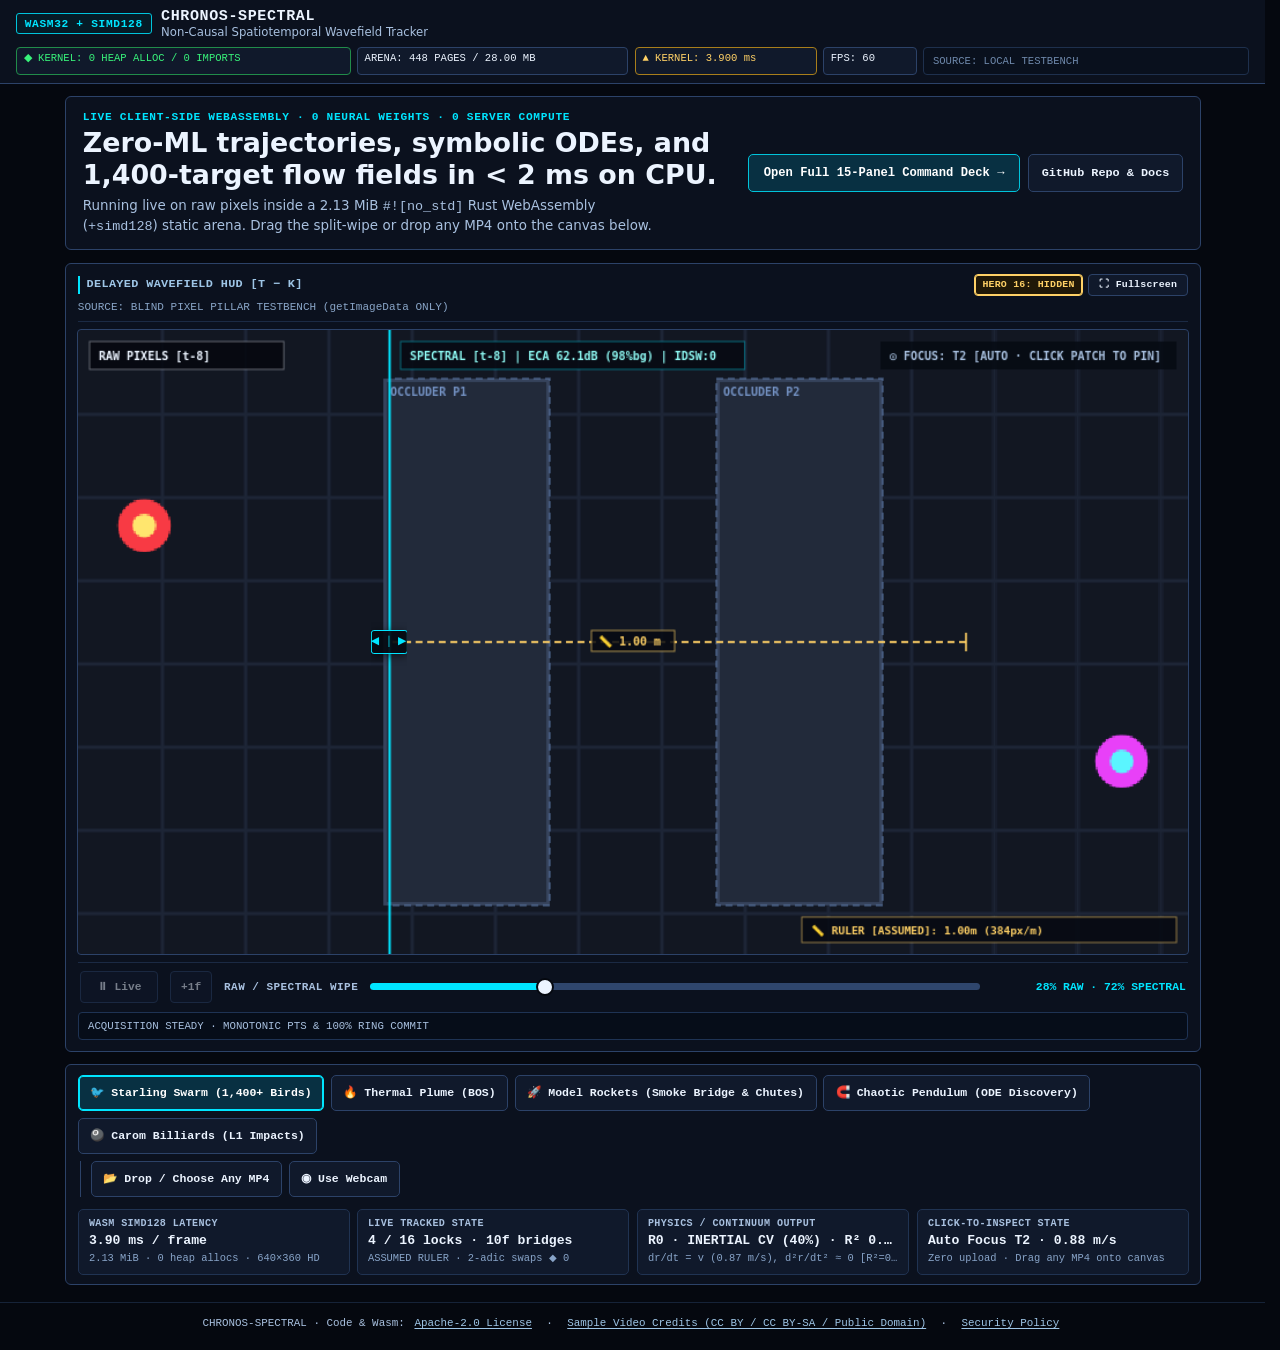
==== commit eff84e57: "fix(e2e,web): make Steps 6d and 10e deterministic without weakening them Step 6d (and the identical " ====
--- a/web/index.html
+++ b/web/index.html
@@ -5920,11 +5920,16 @@
         if (typeof extras.nowPerfMs === 'number' && Number.isFinite(extras.nowPerfMs) && extras.nowPerfMs > 0) {
           lastPumpPerfMs = extras.nowPerfMs;
         }
+        // A capture timestamp is only implausible if it lies in the future. Do not compare it with the
+        // rVFC `now` argument: that is the start of the rendering update, and a frame captured a few ms
+        // after it (routine, and tens of ms under main-thread load) is still presented in that update.
+        // Rejecting those frames swapped the reference to `now` and dragged rsVidClockOffsetUs by the
+        // capture-to-`now` gap, which surfaced as false audio/video clock skew.
         const hasCaptureTime =
           typeof extras.captureTimeMs === 'number' &&
           Number.isFinite(extras.captureTimeMs) &&
           extras.captureTimeMs > 0 &&
-          (typeof extras.nowPerfMs !== 'number' || !Number.isFinite(extras.nowPerfMs) || extras.captureTimeMs <= extras.nowPerfMs);
+          extras.captureTimeMs <= performance.now();
         const refPerf = hasCaptureTime
           ? extras.captureTimeMs
           : (typeof extras.nowPerfMs === 'number' && Number.isFinite(extras.nowPerfMs) && extras.nowPerfMs > 0
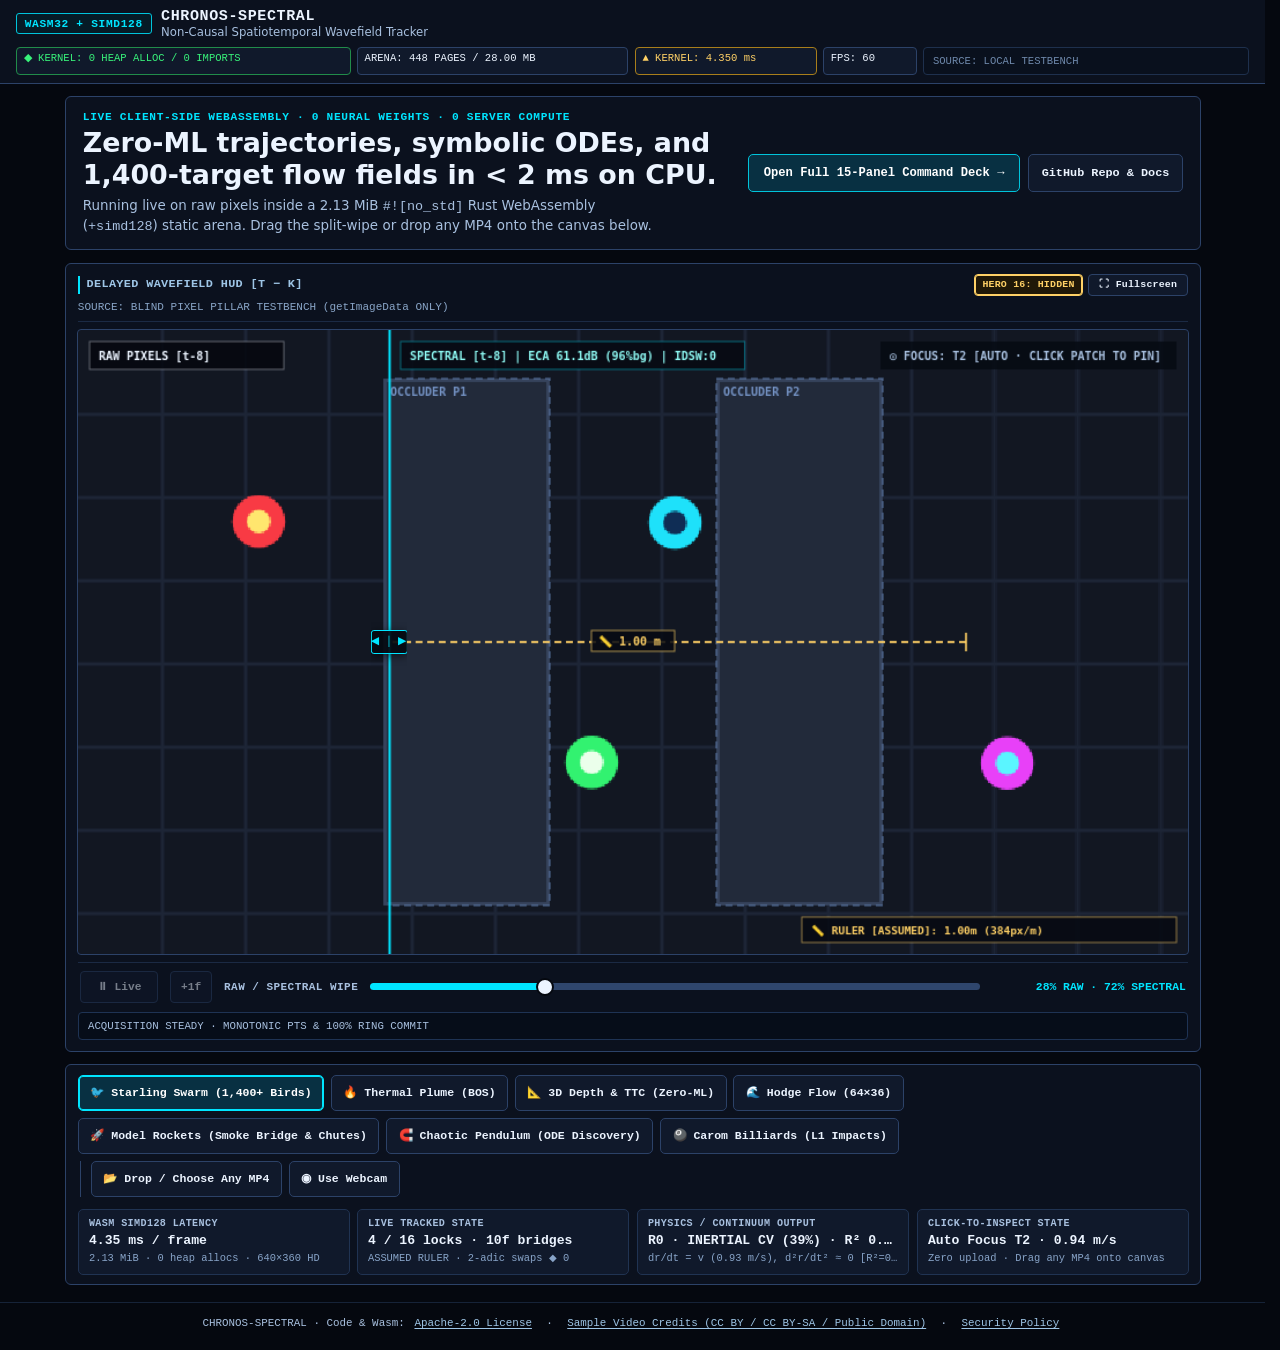
==== commit 0ad62c51: "feat(v3.2.0): zero-ML depth sensing, stereo BOS, native SDK/C ABI, WebCodecs fast pass, Miri fix & i" ====
--- a/web/index.html
+++ b/web/index.html
@@ -1304,13 +1304,38 @@
       display: grid;
       grid-template-columns: minmax(0, 1fr);
       align-items: stretch;
-      min-block-size: 8.4rem;
+      min-block-size: 10.6rem;
     }
 
     @media (pointer: coarse) {
       .source-context-well {
-        min-block-size: 8.85rem;
-      }
+        min-block-size: 11.4rem;
+      }
+    }
+
+    .video-scrub-row {
+      display: flex;
+      align-items: center;
+      gap: 0.42rem;
+      min-inline-size: 0;
+    }
+
+    #videoScrubSlider {
+      flex: 1 1 auto;
+      min-inline-size: 0;
+      block-size: 18px;
+      margin: 0;
+    }
+
+    #btnFastPass {
+      flex: 0 0 auto;
+      padding: 0.24rem 0.5rem;
+      font-size: 0.7rem;
+      white-space: nowrap;
+    }
+
+    #persistenceCanvas {
+      cursor: pointer;
     }
 
     .source-context-well > * {
@@ -2672,6 +2697,8 @@
           <div class="showcase-toolbar-group" role="group" aria-label="Featured real-camera physics scenes">
             <button type="button" id="btnHeroStarlings" class="hero-scene-btn" data-hero-scene="starling_1000" aria-pressed="true">🐦 Starling Swarm (1,400+ Birds)</button>
             <button type="button" id="btnHeroBosPlume" class="hero-scene-btn" data-hero-scene="bos_plume" aria-pressed="false">🔥 Thermal Plume (BOS)</button>
+            <button type="button" id="btnHeroDepthParallax" class="hero-scene-btn" data-hero-scene="depth_parallax" aria-pressed="false">📐 3D Depth &amp; TTC (Zero-ML)</button>
+            <button type="button" id="btnHeroHodgeFlow" class="hero-scene-btn" data-hero-scene="hodge_cylinder" aria-pressed="false">🌊 Hodge Flow (64×36)</button>
             <button type="button" id="btnHeroRockets" class="hero-scene-btn" data-hero-scene="model_rockets" aria-pressed="false">🚀 Model Rockets (Smoke Bridge &amp; Chutes)</button>
             <button type="button" id="btnHeroPendulum" class="hero-scene-btn" data-hero-scene="chaos_pendulum" aria-pressed="false">🧲 Chaotic Pendulum (ODE Discovery)</button>
             <button type="button" id="btnHeroBilliards" class="hero-scene-btn" data-hero-scene="billiards" aria-pressed="false">🎱 Carom Billiards (L1 Impacts)</button>
@@ -3148,20 +3175,21 @@
             </select>
           </div>
           <div class="select-field">
-            <label for="fieldOverlayModeSelect">Field Overlay Layer (40x22 / BOS 128x64)</label>
+            <label for="fieldOverlayModeSelect">Field Overlay Layer (64x36 / BOS 256x128)</label>
             <select id="fieldOverlayModeSelect" name="fieldOverlayMode">
               <option value="0" selected>Micro-Tracks + Rigid Hulls</option>
-              <option value="1">Velocity |v| Field (40x22)</option>
+              <option value="1">Velocity |v| Field (64x36)</option>
               <option value="2">Vorticity Curl v (dv/dx - du/dy)</option>
               <option value="3">FTLE Coherent Ridges (16f)</option>
               <option value="4">Modal Vibration Phase ([-pi, pi])</option>
-              <option value="5">BOS Refraction |eps| (128x64)</option>
-              <option value="6">BOS Neumann Potential Phi (128x64)</option>
+              <option value="5">BOS Refraction |eps| (256x128)</option>
+              <option value="6">BOS Neumann Potential Phi (256x128)</option>
               <option value="7">BOS Curl Check (dv/dx - du/dy)</option>
-              <option value="8">Hodge Exact |grad phi| (40x22)</option>
-              <option value="9">Hodge Coexact |curl* psi| (40x22)</option>
-              <option value="10">Hodge Harmonic |h| (40x22)</option>
-              <option value="11">RS Welch Coherence gamma^2 (40x22)</option>
+              <option value="8">Hodge Exact |grad phi| (64x36)</option>
+              <option value="9">Hodge Coexact |curl* psi| (64x36)</option>
+              <option value="10">Hodge Harmonic |h| (64x36)</option>
+              <option value="11">RS Welch Coherence gamma^2 (64x36)</option>
+              <option value="12">Depth / Parallax / Stereo (64x36 / 256x128)</option>
             </select>
           </div>
         </div>
@@ -3187,11 +3215,11 @@
 
         <div class="continuum-controls-row">
           <div class="select-field">
-            <label for="hodgeModeSelect">Mesh Hodge 2-Complex (40x22)</label>
+            <label for="hodgeModeSelect">Mesh Hodge 2-Complex (64x36)</label>
             <select id="hodgeModeSelect" name="hodgeMode">
               <option value="0" selected>Off (Velocity Only)</option>
-              <option value="1">Mode 1 · Staggered 2f (40x22)</option>
-              <option value="2">Mode 2 · Every Frame (40x22)</option>
+              <option value="1">Mode 1 · Staggered 2f (64x36)</option>
+              <option value="2">Mode 2 · Every Frame (64x36)</option>
             </select>
           </div>
           <div class="select-field">
@@ -3200,6 +3228,19 @@
               <option value="0" selected>Off (No RS Vibro)</option>
               <option value="1">Mode 1 · Calibrated RS Only</option>
               <option value="2">Mode 2 · RS + Welch Audio</option>
+            </select>
+          </div>
+        </div>
+
+        <div class="continuum-controls-row">
+          <div class="select-field">
+            <label for="depthModeSelect">Zero-ML Depth &amp; TTC Engine</label>
+            <select id="depthModeSelect" name="depthMode">
+              <option value="0" selected>Off (Zero Overhead)</option>
+              <option value="1">Mode 1 · Mono Parallax + FoE/TTC</option>
+              <option value="2" disabled>Mode 2 · Stereo BOS 256x128 (SDK / Worker API)</option>
+              <option value="3" disabled>Mode 3 · External Plane LiDAR/Prior (SDK / Worker API)</option>
+              <option value="4" disabled>Mode 4 · Auto-Fused (SDK / Worker API)</option>
             </select>
           </div>
         </div>
@@ -3368,6 +3409,11 @@
           <button type="button" class="showcase-btn" data-showcase="vortex_1200" aria-pressed="false">🌀 Lamb-Oseen Vortex (1,200)</button>
           <button type="button" class="showcase-btn" data-showcase="bos_plume" aria-pressed="false">🔥 Thermal Plume BOS (640×360)</button>
           <button type="button" class="showcase-btn" data-showcase="bos_handheld_failure" aria-pressed="false">⚠ Handheld Tripod Fail (BOS)</button>
+          <button type="button" class="showcase-btn" data-showcase="depth_parallax" aria-pressed="false">📐 Depth Parallax + Yaw Guard (9s)</button>
+          <button type="button" class="showcase-btn" data-showcase="depth_foe_ttc" aria-pressed="false">🎯 Forward FoE &amp; Looming TTC (8.5s)</button>
+          <button type="button" class="showcase-btn" data-showcase="hodge_cylinder" aria-pressed="false">🌊 Hodge 64×36 Cylinder Flow (8s)</button>
+          <button type="button" class="showcase-btn" data-showcase="rs_vibro_247hz" aria-pressed="false">〰️ 247.5 Hz RS Vibrometry (8s)</button>
+          <button type="button" class="showcase-btn" data-showcase="fovea_720p" aria-pressed="false">🔍 720p 1:1 Fovea &amp; PTZ (8s)</button>
         </div>
       </div>
 
@@ -3419,6 +3465,13 @@
               <option value="./samples/bos_handheld_failure.mp4" data-fps="25" data-lab="0" data-swarm="2">Handheld Shock / Sway Failure (640×360 · 25 fps · Tripod Guard)</option>
               <option value="./samples/perspective_flyby_decoy.mp4" data-fps="25" data-lab="0" data-swarm="2">Perspective Flyby + Pan Decoy (640×360 · 25 fps · 3D Loom Gate)</option>
             </optgroup>
+            <optgroup label="v3.2.0 Depth, Hodge 64x36, RS Vibrometry &amp; 720p Fovea">
+              <option value="./samples/depth_parallax_dolly.mp4" data-fps="30" data-lab="0" data-swarm="2">Zero-ML Lateral Depth Parallax + Yaw Guard (9.0s · 30 fps · Metric Depth)</option>
+              <option value="./samples/depth_foe_approach.mp4" data-fps="30" data-lab="0" data-swarm="2">Zero-ML Forward Approach FoE &amp; Looming TTC (8.5s · 30 fps · Radial + TTC)</option>
+              <option value="./samples/hodge_cylinder_circulation.mp4" data-fps="30" data-lab="0" data-swarm="2">Mesh Hodge 64×36 Cylinder Circulation (8.0s · 30 fps · Ex/Co/Ha + β₁)</option>
+              <option value="./samples/rs_vibrometry_247hz.mp4" data-fps="30" data-lab="0" data-swarm="0">Rolling-Shutter 247.5 Hz Sub-Frame Vibrometry (8.0s · 30 fps · 1:1 Scan)</option>
+              <option value="./samples/fovea_720p_micro_detail.mp4" data-fps="30" data-lab="0" data-swarm="1">720p Dual-Resolution 1:1 Fovea &amp; PTZ Slew (8.0s · 1280×720 · 30 fps)</option>
+            </optgroup>
           </select>
         </div>
 
@@ -3463,6 +3516,10 @@
               <span>MP4 FRAME TRANSPORT</span>
               <span id="vidTimeLabel">0.00s / --s</span>
             </div>
+            <div class="video-scrub-row">
+              <input type="range" id="videoScrubSlider" min="0" max="1000" step="1" value="0" aria-label="Video timeline scrub position" />
+              <button type="button" id="btnFastPass" class="action-btn" title="Offline WebCodecs VideoDecoder fast-pass indexing">⚡ Fast-Pass</button>
+            </div>
             <div class="btn-row">
               <button type="button" id="btnVidPlayPause" aria-pressed="true" class="active">⏸ Pause</button>
               <button type="button" id="btnVidStepBack" class="action-btn">⏮ −1f</button>
@@ -3481,6 +3538,14 @@
             <input type="checkbox" id="chkNativeRoi" name="nativeRoi" />
             <span>Native 1:1 Crop (Zero Implicit Rescale)</span>
           </label>
+          <label class="toggle-item" for="chkAutoTrackRoi">
+            <input type="checkbox" id="chkAutoTrackRoi" name="autoTrackRoi" />
+            <span>Auto-Slew ROI on Focus Target (Virtual PTZ)</span>
+          </label>
+          <div class="btn-row">
+            <button type="button" id="btnToolCropRoi" class="action-btn" aria-pressed="false" title="Drag on the viewport to zoom/crop into a region of interest">⌖ Drag Zoom ROI</button>
+            <button type="button" id="btnResetRoiCrop" class="action-btn" title="Reset ROI zoom back to full frame">↺ Full Frame</button>
+          </div>
           <div class="control-group">
             <div class="slider-label-row">
               <label for="rangeRoiX0">ROI Crop Offset X (crop_x0)</label>
@@ -4196,6 +4261,7 @@
       metrologyModeSelect: document.getElementById('metrologyModeSelect'),
       hodgeModeSelect: document.getElementById('hodgeModeSelect'),
       rsVibroModeSelect: document.getElementById('rsVibroModeSelect'),
+      depthModeSelect: document.getElementById('depthModeSelect'),
       inpRsDtRowUs: document.getElementById('inpRsDtRowUs'),
       inpRsExposureUs: document.getElementById('inpRsExposureUs'),
       selRsScanDir: document.getElementById('selRsScanDir'),
@@ -4281,6 +4347,8 @@
       btnFallbackTier2ToTier3: document.getElementById('btnFallbackTier2ToTier3'),
       videoTransportBar: document.getElementById('videoTransportBar'),
       vidTimeLabel: document.getElementById('vidTimeLabel'),
+      videoScrubSlider: document.getElementById('videoScrubSlider'),
+      btnFastPass: document.getElementById('btnFastPass'),
       btnVidPlayPause: document.getElementById('btnVidPlayPause'),
       btnFocusCycle: document.getElementById('btnFocusCycle'),
       btnOpenFullDeck: document.getElementById('btnOpenFullDeck'),
@@ -4304,6 +4372,15 @@
       scSubInspect: document.getElementById('scSubInspect'),
     };
 
+    let videoScrubDragging = false;
+    let latestTimelineEvents = [];
+    let latestTimelineSpanSec = 0.0;
+    let latestTimelineSeq = 0;
+    let activeVideoFile = null;
+    let activeVideoUrl = '';
+    let fastPassRunning = false;
+    let fastPassCancelRequested = false;
+
     function updateVideoTimeLabel() {
       const isVid = activeSourceMode === 'video';
       if (dom.btnShowcasePlayPause) {
@@ -4317,11 +4394,25 @@
           dom.btnShowcasePlayPause.textContent = '⏸ Live';
           dom.btnShowcasePlayPause.removeAttribute('aria-pressed');
         }
+        if (dom.videoScrubSlider) {
+          dom.videoScrubSlider.value = '0';
+          dom.videoScrubSlider.disabled = true;
+        }
         return;
       }
-      const cur = Number.isFinite(videoEl.currentTime) ? videoEl.currentTime.toFixed(2) : '0.00';
-      const dur = Number.isFinite(videoEl.duration) ? videoEl.duration.toFixed(2) : '--';
-      dom.vidTimeLabel.textContent = `${cur}s / ${dur}s`;
+      const curNum = Number.isFinite(videoEl.currentTime) ? videoEl.currentTime : 0;
+      const durNum = Number.isFinite(videoEl.duration) && videoEl.duration > 0 ? videoEl.duration : 0;
+      const cur = curNum.toFixed(2);
+      const dur = durNum > 0 ? durNum.toFixed(2) : '--';
+      if (!fastPassRunning) {
+        dom.vidTimeLabel.textContent = `${cur}s / ${dur}s`;
+      }
+      if (dom.videoScrubSlider) {
+        dom.videoScrubSlider.disabled = durNum <= 0 || fastPassRunning;
+        if (!videoScrubDragging && durNum > 0) {
+          dom.videoScrubSlider.value = String(Math.max(0, Math.min(1000, Math.round((curNum / durNum) * 1000))));
+        }
+      }
       const playing = !videoEl.paused && !videoEl.ended;
       dom.btnVidPlayPause.classList.toggle('active', playing);
       dom.btnVidPlayPause.setAttribute('aria-pressed', String(playing));
@@ -6667,7 +6758,7 @@
 
       if (bos && dom.diagBosState) {
         const bosResTxt = bos.available && bos.state === 2
-          ? `READY · ${bos.validDisp}/8192 · ${bos.pcgIters}it · res ${bos.trueRelRes.toExponential(1)}`
+          ? `READY · ${bos.validDisp}/32768 · ${bos.pcgIters}it · res ${bos.trueRelRes.toExponential(1)}`
           : bos.available && bos.state === 3
           ? `DISTURBED · ${(bos.reasonFlags || []).slice(0, 3).join('+') || 'MOTION'}`
           : bos.available && bos.state === 1
@@ -6724,7 +6815,7 @@
           bannerTxt = `⚠ RS CALIBRATION REQUIRED (${(w2v.reasonFlags || []).slice(0, 2).join('+') || 'BAD_CALIB'})`;
         } else if (bosActive && bos.state === 2) {
           severity = 'ok';
-          bannerTxt = `◆ BOS SCHLIEREN READY · ${bos.validDisp}/8192 CELLS · CURL RMS ${bos.curlRms.toFixed(3)} · ${roi && roi.native1to1Active ? '1:1 NATIVE' : 'FIT'}`;
+          bannerTxt = `◆ BOS SCHLIEREN READY · ${bos.validDisp}/32768 CELLS · CURL RMS ${bos.curlRms.toFixed(3)} · ${roi && roi.native1to1Active ? '1:1 NATIVE' : 'FIT'}`;
         } else if (w2vActive && w2v.state === 3) {
           severity = 'ok';
           const fTxt = Number.isFinite(w2v.domFreqHz) ? w2v.domFreqHz.toFixed(1) : '--';
@@ -6774,8 +6865,13 @@
         if (v && v.available) {
           if (v.state === 3) {
             const fTxt = Number.isFinite(v.domFreqHz) ? v.domFreqHz.toFixed(1) : '--';
-            const gTxt = Number.isFinite(v.maxCohGamma2) ? v.maxCohGamma2.toFixed(2) : '--';
-            rsTxt = `READY · K=${v.welchK || 0} · ${fTxt}Hz · g2=${gTxt}`;
+            if (v.reqMode === 1) {
+              const aTxt = Number.isFinite(v.domAmpPx) ? v.domAmpPx.toFixed(2) : '--';
+              rsTxt = `READY · RS-ONLY · ${fTxt}Hz · ${aTxt}px`;
+            } else {
+              const gTxt = Number.isFinite(v.maxCohGamma2) ? v.maxCohGamma2.toFixed(2) : '--';
+              rsTxt = `READY · K=${v.welchK || 0} · ${fTxt}Hz · g2=${gTxt}`;
+            }
           } else if (v.state === 2) {
             rsTxt = `WARMING · K=${v.welchK || 0}`;
           } else if (v.state === 1) {
@@ -7186,8 +7282,36 @@
         applyCalibrationUiState(m);
       } else if (m.type === 'rec_state') {
         updateRecorderUi(m.recActive, m.recFrames, m.recDurationSec);
+      } else if (m.type === 'timeline_events') {
+        latestTimelineEvents = Array.isArray(m.events) ? m.events : [];
+        latestTimelineSpanSec = typeof m.spanSec === 'number' && Number.isFinite(m.spanSec) ? m.spanSec : 0.0;
+        latestTimelineSeq = typeof m.seq === 'number' && Number.isFinite(m.seq) ? m.seq : 0;
+      } else if (m.type === 'seed_target_ack') {
+        if (m.tid > 0 && dom.showcaseToolbarStatus) {
+          dom.showcaseToolbarStatus.textContent = `Seeded user target T${m.tid} (${Math.round(m.w)}×${Math.round(m.h)} px)`;
+        }
+      } else if (m.type === 'fast_pass_progress') {
+        if (dom.vidTimeLabel) {
+          dom.vidTimeLabel.textContent = `FAST-PASS ${m.processed}/${m.total} · ${m.fps} fps (${m.codec || 'WC'})`;
+        }
+        if (dom.videoScrubSlider && m.total > 0) {
+          dom.videoScrubSlider.value = String(Math.round((m.processed / m.total) * 1000));
+        }
+      } else if (m.type === 'fast_pass_done') {
+        fastPassRunning = false;
+        fastPassCancelRequested = false;
+        if (dom.btnFastPass) {
+          dom.btnFastPass.classList.remove('active');
+          dom.btnFastPass.textContent = '⚡ Fast-Pass';
+        }
+        if (dom.vidTimeLabel) {
+          dom.vidTimeLabel.textContent = m.label || `INDEXED ${m.processed || 0}f`;
+        }
+        if (dom.videoScrubSlider && activeSourceMode === 'video' && Number.isFinite(videoEl.duration) && videoEl.duration > 0) {
+          dom.videoScrubSlider.disabled = false;
+        }
       } else if (m.type === 'telemetry_export_data') {
-        const { format, rows, cols, columns, buffer, meta } = m;
+        const { format, rows, cols, columns, buffer, meta, events, sessionConfig } = m;
         if (rows === 0) {
           dom.recStatusLabel.textContent = 'EMPTY BUFFER (RECORD FIRST)';
           return;
@@ -7209,6 +7333,8 @@
             {
               exportedAt: new Date().toISOString(),
               meta,
+              sessionConfig: sessionConfig || null,
+              events: Array.isArray(events) ? events : latestTimelineEvents,
               frameCount: rows,
               columns,
               frames: records,
@@ -7251,7 +7377,7 @@
 
     if (dom.fieldOverlayModeSelect) {
       dom.fieldOverlayModeSelect.addEventListener('change', () => {
-        const om = Math.max(0, Math.min(11, parseInt(dom.fieldOverlayModeSelect.value || '0', 10) || 0));
+        const om = Math.max(0, Math.min(12, parseInt(dom.fieldOverlayModeSelect.value || '0', 10) || 0));
         dispatchDeckEvent({ type: 'OVERLAY_SET', fieldOverlayMode: om });
         if (om >= 5 && om <= 7 && dom.bosModeSelect && dom.bosModeSelect.value === '0') {
           dom.bosModeSelect.value = '1';
@@ -7262,6 +7388,13 @@
         } else if (om === 11 && dom.rsVibroModeSelect && dom.rsVibroModeSelect.value === '0') {
           dom.rsVibroModeSelect.value = '2';
           sendRsControlToWorker(true);
+        } else if (om === 12 && dom.depthModeSelect && dom.depthModeSelect.value === '0') {
+          dom.depthModeSelect.value = '1';
+          if (dom.swarmModeSelect && dom.swarmModeSelect.value === '0') {
+            dom.swarmModeSelect.value = '2';
+            worker.postMessage({ type: 'set_swarm_mode', swarmMode: 2 });
+          }
+          worker.postMessage({ type: 'set_depth_config', depthMode: 1 });
         }
         worker.postMessage({ type: 'set_field_overlay_mode', fieldOverlayMode: om, overlaySyncSeq: nextOverlaySyncSeq() });
       });
@@ -7290,6 +7423,17 @@
       dom.hodgeModeSelect.addEventListener('change', () => {
         const hm = Math.max(0, Math.min(2, parseInt(dom.hodgeModeSelect.value || '0', 10) || 0));
         worker.postMessage({ type: 'set_hodge_config', hodgeMode: hm });
+      });
+    }
+
+    if (dom.depthModeSelect) {
+      dom.depthModeSelect.addEventListener('change', () => {
+        const dm = Math.max(0, Math.min(4, parseInt(dom.depthModeSelect.value || '0', 10) || 0));
+        if ((dm === 1 || dm === 4) && dom.swarmModeSelect && dom.swarmModeSelect.value === '0') {
+          dom.swarmModeSelect.value = '2';
+          worker.postMessage({ type: 'set_swarm_mode', swarmMode: 2 });
+        }
+        worker.postMessage({ type: 'set_depth_config', depthMode: dm });
       });
     }
 
@@ -7394,6 +7538,39 @@
     if (dom.chkNativeRoi) {
       dom.chkNativeRoi.addEventListener('change', sendRoiControlToWorker);
     }
+    const chkAutoTrackRoi = document.getElementById('chkAutoTrackRoi');
+    if (chkAutoTrackRoi) {
+      chkAutoTrackRoi.addEventListener('change', () => {
+        worker.postMessage({ type: 'set_auto_track_roi', enabled: Boolean(chkAutoTrackRoi.checked) });
+      });
+    }
+    const btnToolCropRoi = document.getElementById('btnToolCropRoi');
+    const btnResetRoiCrop = document.getElementById('btnResetRoiCrop');
+    function setCropRoiToolActive(on) {
+      dispatchDeckEvent({ type: 'POINTER_TOOL_SET', pointerTool: on ? 'CROP_ROI' : 'INSPECT_TARGET' });
+      if (btnToolCropRoi) {
+        btnToolCropRoi.classList.toggle('active', on);
+        btnToolCropRoi.setAttribute('aria-pressed', String(on));
+      }
+      if (!on) {
+        worker.postMessage({ type: 'roi_box_preview', box: null });
+      }
+    }
+    if (btnToolCropRoi) {
+      btnToolCropRoi.addEventListener('click', () => {
+        setCropRoiToolActive(deckUiState.pointerTool !== 'CROP_ROI');
+      });
+    }
+    if (btnResetRoiCrop) {
+      btnResetRoiCrop.addEventListener('click', () => {
+        setCropRoiToolActive(false);
+        if (dom.chkNativeRoi) dom.chkNativeRoi.checked = false;
+        if (chkAutoTrackRoi) chkAutoTrackRoi.checked = false;
+        worker.postMessage({ type: 'set_auto_track_roi', enabled: false });
+        worker.postMessage({ type: 'set_roi', native1to1: false, normX: 0.5, normY: 0.5 });
+        worker.postMessage({ type: 'set_crop', cropNorm: [0.0, 0.0, 1.0, 1.0] });
+      });
+    }
     if (dom.rangeRoiX0) {
       dom.rangeRoiX0.addEventListener('input', sendRoiControlToWorker);
     }
@@ -7423,7 +7600,105 @@
       }
     }
 
+    let seedDragState = null;
+    let suppressNextHudClick = false;
+    let suppressClickTimer = 0;
+
+    function normHudCoordsFromPointer(ev) {
+      const rect = hudEl.getBoundingClientRect();
+      if (rect.width <= 0 || rect.height <= 0) return null;
+      return {
+        nx: Math.max(0, Math.min(1, (ev.clientX - rect.left) / rect.width)),
+        ny: Math.max(0, Math.min(1, (ev.clientY - rect.top) / rect.height)),
+      };
+    }
+
+    hudEl.addEventListener('pointerdown', (ev) => {
+      if (ev.button !== 0 || ev.target !== hudEl) return;
+      const ptTool = deckUiState.pointerTool;
+      if (ptTool === 'CAL_RULER_P1' || ptTool === 'CAL_RULER_P2' || ptTool.startsWith('CAL_QUAD_PT')) {
+        return;
+      }
+      const pt = normHudCoordsFromPointer(ev);
+      if (!pt) return;
+      seedDragState = {
+        pointerId: ev.pointerId,
+        mode: ptTool === 'CROP_ROI' ? 'roi' : 'seed',
+        startX: ev.clientX,
+        startY: ev.clientY,
+        nx0: pt.nx,
+        ny0: pt.ny,
+        nx1: pt.nx,
+        ny1: pt.ny,
+        active: false,
+      };
+    });
+
+    hudEl.addEventListener('pointermove', (ev) => {
+      if (!seedDragState || ev.pointerId !== seedDragState.pointerId) return;
+      const dist = Math.hypot(ev.clientX - seedDragState.startX, ev.clientY - seedDragState.startY);
+      if (!seedDragState.active && dist >= 6) {
+        seedDragState.active = true;
+        try { hudEl.setPointerCapture(ev.pointerId); } catch (_err) {}
+      }
+      if (!seedDragState.active) return;
+      const pt = normHudCoordsFromPointer(ev);
+      if (!pt) return;
+      seedDragState.nx1 = pt.nx;
+      seedDragState.ny1 = pt.ny;
+      worker.postMessage({
+        type: seedDragState.mode === 'roi' ? 'roi_box_preview' : 'seed_box_preview',
+        box: {
+          x0: seedDragState.nx0,
+          y0: seedDragState.ny0,
+          x1: seedDragState.nx1,
+          y1: seedDragState.ny1,
+        },
+      });
+    });
+
+    function finishSeedDrag(ev, commit) {
+      if (!seedDragState || ev.pointerId !== seedDragState.pointerId) return;
+      const st = seedDragState;
+      seedDragState = null;
+      if (!st.active) return;
+      try { hudEl.releasePointerCapture(ev.pointerId); } catch (_err) {}
+      if (commit) {
+        const pt = normHudCoordsFromPointer(ev);
+        const nx1 = pt ? pt.nx : st.nx1;
+        const ny1 = pt ? pt.ny : st.ny1;
+        const normX = Math.min(st.nx0, nx1);
+        const normY = Math.min(st.ny0, ny1);
+        const normW = Math.abs(nx1 - st.nx0);
+        const normH = Math.abs(ny1 - st.ny0);
+        if (st.mode === 'roi') {
+          worker.postMessage({ type: 'roi_box_preview', box: null });
+          if (normW >= 0.05 && normH >= 0.05) {
+            worker.postMessage({ type: 'set_crop', cropNorm: [normX, normY, normW, normH] });
+          }
+          setCropRoiToolActive(false);
+        } else if (normW >= 0.006 && normH >= 0.006) {
+          worker.postMessage({ type: 'seed_target', normX, normY, normW, normH });
+        } else {
+          worker.postMessage({ type: 'seed_box_preview', box: null });
+        }
+        suppressNextHudClick = true;
+        clearTimeout(suppressClickTimer);
+        suppressClickTimer = setTimeout(() => { suppressNextHudClick = false; }, 140);
+      } else {
+        worker.postMessage({ type: st.mode === 'roi' ? 'roi_box_preview' : 'seed_box_preview', box: null });
+      }
+    }
+
+    hudEl.addEventListener('pointerup', (ev) => finishSeedDrag(ev, true));
+    hudEl.addEventListener('pointercancel', (ev) => finishSeedDrag(ev, false));
+
     hudEl.addEventListener('click', (ev) => {
+      if (suppressNextHudClick) {
+        suppressNextHudClick = false;
+        clearTimeout(suppressClickTimer);
+        return;
+      }
       const rect = hudEl.getBoundingClientRect();
       if (rect.width <= 0 || rect.height <= 0) return;
       const normX = Math.max(0, Math.min(1, (ev.clientX - rect.left) / rect.width));
@@ -8183,7 +8458,7 @@
       if (bos && bos.available && bos.reqMode > 0) {
         const usable = m.metrology ? m.metrology.usableCovCount : 0;
         const heroCands = m.metrology ? m.metrology.promotedCandidates : 0;
-        setTextIfChanged(dom.scValTracks, `BOS ${bos.stateLabel} · ${bos.validDisp}/8192 cells`);
+        setTextIfChanged(dom.scValTracks, `BOS ${bos.stateLabel} · ${bos.validDisp}/32768 cells`);
         setTextIfChanged(dom.scSubTracks, `${usable} 2x2 cov · ${heroCands} hero promo · 1:1 ${m.roi && m.roi.native1to1Active ? 'ON' : 'OFF'}`);
         const bosStat = bos.state === 3
           ? `TRIPOD DISTURBED (${(bos.reasonFlags || []).slice(0, 2).join('+') || 'MOTION'})`
@@ -8199,7 +8474,7 @@
         const hasFtle = Number.isFinite(c1k.maxFtleS1) && c1k.maxFtleS1 > -900.0;
         const vortVal = Number.isFinite(c1k.maxVorticityS1) ? c1k.maxVorticityS1.toFixed(1) : '0.0';
         setTextIfChanged(dom.scValPhysics, `curl ${vortVal} s⁻¹${hasFtle ? ` · FTLE ${c1k.maxFtleS1.toFixed(2)}` : ''}`);
-        setTextIfChanged(dom.scSubPhysics, `40×22 Eulerian flow · ${(c1k.fieldBackend || 'webgl2').toUpperCase()}`);
+        setTextIfChanged(dom.scSubPhysics, `64×36 Eulerian flow · ${(c1k.fieldBackend || 'webgl2').toUpperCase()}`);
         const insp = dom.swarmInspectReadout ? dom.swarmInspectReadout.textContent : '';
         if (insp && !insp.startsWith('CLICK HUD')) {
           setTextIfChanged(dom.scValInspect, insp);
@@ -8288,6 +8563,8 @@
         }
       }
       activeVideoFps = 30.0;
+      activeVideoFile = file;
+      activeVideoUrl = '';
       currentObjectUrl = URL.createObjectURL(file);
       videoEl.src = currentObjectUrl;
       videoEl.loop = true;
@@ -8317,9 +8594,14 @@
       coupled_metronomes: { url: './samples/coupled_metronomes_sync.mp4', cal: 'preset' },
       newtons_cradle: { url: './samples/newtons_cradle_impulses.mp4', cal: 'preset' },
       starling_1000: { url: './samples/starling_murmuration_1000.mp4', cal: 'none', resMode: 1, swarmMode: 2, overlayMode: 1, bosMode: 0, metrologyMode: 0, showCovEllipses: false },
-      bos_plume: { url: './samples/bos_thermal_plume.mp4', cal: 'none', resMode: 1, swarmMode: 2, overlayMode: 5, bosMode: 1, bosGauge: [4, 4, 18, 60], native1to1: true, metrologyMode: 2, showCovEllipses: true },
-      bos_handheld_failure: { url: './samples/bos_handheld_failure.mp4', cal: 'none', resMode: 1, swarmMode: 2, overlayMode: 5, bosMode: 1, bosGauge: [4, 4, 18, 60], native1to1: true, metrologyMode: 2, showCovEllipses: true },
+      bos_plume: { url: './samples/bos_thermal_plume.mp4', cal: 'none', resMode: 1, swarmMode: 2, overlayMode: 5, bosMode: 1, bosGauge: [8, 8, 36, 120], native1to1: true, metrologyMode: 2, showCovEllipses: true },
+      bos_handheld_failure: { url: './samples/bos_handheld_failure.mp4', cal: 'none', resMode: 1, swarmMode: 2, overlayMode: 5, bosMode: 1, bosGauge: [8, 8, 36, 120], native1to1: true, metrologyMode: 2, showCovEllipses: true },
       perspective_flyby_decoy: { url: './samples/perspective_flyby_decoy.mp4', cal: 'none', resMode: 1, swarmMode: 2, overlayMode: 0, bosMode: 0, native1to1: true, metrologyMode: 2, showCovEllipses: true },
+      depth_parallax: { url: './samples/depth_parallax_dolly.mp4', cal: 'none', resMode: 1, swarmMode: 2, overlayMode: 12, depthMode: 1, depthCalib: { fPx: 500.0, speedMS: 0.30, baselineM: 0.0, maxDispPx: 32.0, stereoSign: 0 } },
+      depth_foe_ttc: { url: './samples/depth_foe_approach.mp4', cal: 'none', resMode: 1, swarmMode: 2, overlayMode: 12, depthMode: 1, depthCalib: { fPx: 500.0, speedMS: 0.8522, baselineM: 0.0, maxDispPx: 32.0, stereoSign: 0 } },
+      hodge_cylinder: { url: './samples/hodge_cylinder_circulation.mp4', cal: 'none', resMode: 1, swarmMode: 2, overlayMode: 10, hodgeMode: 1 },
+      rs_vibro_247hz: { url: './samples/rs_vibrometry_247hz.mp4', cal: 'none', resMode: 1, swarmMode: 0, overlayMode: 11, rsMode: 1, rsCalib: { dtRowUs: 40.0, exposureUs: 200.0, scanDir: 0 }, native1to1: true },
+      fovea_720p: { url: './samples/fovea_720p_micro_detail.mp4', cal: 'none', resMode: 1, swarmMode: 1, overlayMode: 0, native1to1: true },
       vortex_1200: { benchScenario: 'vortex_swarm_1200', resMode: 1, swarmMode: 2, overlayMode: 2, bosMode: 0, metrologyMode: 0, showCovEllipses: false },
       juggling: { url: './samples/juggling_ballistic.mp4', cal: 'auto_g' },
       gantry: { url: './samples/roundabout_occlusion.mp4', cal: 'none' },
@@ -8337,10 +8619,19 @@
       const nextNativeRoi = Boolean(cfg && cfg.native1to1);
       const nextHodgeMode = cfg && typeof cfg.hodgeMode === 'number' ? cfg.hodgeMode : 0;
       const nextRsMode = cfg && typeof cfg.rsMode === 'number' ? cfg.rsMode : 0;
+      const nextDepthMode = cfg && typeof cfg.depthMode === 'number' ? cfg.depthMode : 0;
+      const nextRsCalib = cfg && cfg.rsCalib ? cfg.rsCalib : null;
+      const nextDepthCalib = cfg && cfg.depthCalib ? cfg.depthCalib : null;
       if (dom.bosModeSelect) dom.bosModeSelect.value = String(nextBosMode);
       if (dom.metrologyModeSelect) dom.metrologyModeSelect.value = String(nextMetMode);
       if (dom.hodgeModeSelect) dom.hodgeModeSelect.value = String(nextHodgeMode);
       if (dom.rsVibroModeSelect) dom.rsVibroModeSelect.value = String(nextRsMode);
+      if (dom.depthModeSelect) dom.depthModeSelect.value = String(nextDepthMode);
+      if (nextRsCalib) {
+        if (dom.inpRsDtRowUs && typeof nextRsCalib.dtRowUs === 'number') dom.inpRsDtRowUs.value = String(nextRsCalib.dtRowUs);
+        if (dom.inpRsExposureUs && typeof nextRsCalib.exposureUs === 'number') dom.inpRsExposureUs.value = String(nextRsCalib.exposureUs);
+        if (dom.selRsScanDir && typeof nextRsCalib.scanDir === 'number') dom.selRsScanDir.value = String(nextRsCalib.scanDir);
+      }
       if (dom.chkNativeRoi) dom.chkNativeRoi.checked = nextNativeRoi;
       dispatchDeckEvent({ type: 'OVERLAY_SET', showCovEllipses: nextShowCov });
       worker.postMessage({
@@ -8352,15 +8643,42 @@
       });
       worker.postMessage({ type: 'set_metrology_config', metrologyMode: nextMetMode, showCovEllipses: nextShowCov });
       worker.postMessage({ type: 'set_hodge_config', hodgeMode: nextHodgeMode });
-      worker.postMessage({ type: 'set_rs_calib', rsMode: nextRsMode });
+      const depthMsg = { type: 'set_depth_config', depthMode: nextDepthMode };
+      if (nextDepthCalib) {
+        depthMsg.fPx = nextDepthCalib.fPx;
+        depthMsg.speedMS = nextDepthCalib.speedMS;
+        depthMsg.baselineM = nextDepthCalib.baselineM ?? 0.0;
+        depthMsg.maxDispPx = nextDepthCalib.maxDispPx ?? 32.0;
+        depthMsg.stereoSign = nextDepthCalib.stereoSign ?? 0;
+      } else if (nextDepthMode > 0) {
+        depthMsg.fPx = 0.0;
+        depthMsg.speedMS = 0.0;
+        depthMsg.baselineM = 0.0;
+        depthMsg.maxDispPx = 32.0;
+        depthMsg.stereoSign = 0;
+      }
+      worker.postMessage(depthMsg);
+      const rsMsg = { type: 'set_rs_calib', rsMode: nextRsMode };
+      if (nextRsCalib) {
+        rsMsg.dtRowUs = nextRsCalib.dtRowUs;
+        rsMsg.exposureUs = nextRsCalib.exposureUs;
+        rsMsg.audioRateHz = rsAudioCaptureRateHz || 48000.0;
+        rsMsg.maxSkewUs = 500.0;
+      }
+      worker.postMessage(rsMsg);
       syncRsLiveAudioCapture();
-      worker.postMessage({ type: 'set_roi', native1to1: nextNativeRoi });
+      const roiMsg = { type: 'set_roi', native1to1: nextNativeRoi };
+      if (nextRsCalib && typeof nextRsCalib.scanDir === 'number') {
+        roiMsg.scanDir = nextRsCalib.scanDir;
+      }
+      worker.postMessage(roiMsg);
       if (typeof (cfg && cfg.overlayMode) !== 'number' && dom.fieldOverlayModeSelect) {
         const curOm = parseInt(dom.fieldOverlayModeSelect.value || '0', 10) || 0;
         const orphanedBos = curOm >= 5 && curOm <= 7 && nextBosMode === 0;
         const orphanedHodge = curOm >= 8 && curOm <= 10 && nextHodgeMode === 0;
         const orphanedRs = curOm === 11 && nextRsMode === 0;
-        if (orphanedBos || orphanedHodge || orphanedRs) {
+        const orphanedDepth = curOm === 12 && nextDepthMode === 0;
+        if (orphanedBos || orphanedHodge || orphanedRs || orphanedDepth) {
           dom.fieldOverlayModeSelect.value = '0';
           dispatchDeckEvent({ type: 'OVERLAY_SET', fieldOverlayMode: 0 });
           worker.postMessage({ type: 'set_field_overlay_mode', fieldOverlayMode: 0, overlaySyncSeq: nextOverlaySyncSeq() });
@@ -8404,6 +8722,8 @@
         document.getElementById('btnResHd')?.click();
       }
       activeVideoFps = fpsHint;
+      activeVideoFile = null;
+      activeVideoUrl = url;
       videoEl.src = url;
       videoEl.loop = true;
       const playOk = await safePlayVideo();
@@ -8520,7 +8840,14 @@
       setHeroScenePressed(sceneKey);
       const curWipe = dom.showcaseWipeSlider ? (Number(dom.showcaseWipeSlider.value) || 0) : 0;
       const keepWipe = curWipe > 0 && curWipe < 100;
-      if (sceneKey === 'starling_1000' || sceneKey === 'bos_plume') {
+      if (
+        sceneKey === 'starling_1000' ||
+        sceneKey === 'bos_plume' ||
+        sceneKey === 'depth_parallax' ||
+        sceneKey === 'depth_foe_ttc' ||
+        sceneKey === 'hodge_cylinder' ||
+        sceneKey === 'rs_vibro_247hz'
+      ) {
         setShowcaseWipePercent(keepWipe ? curWipe : 28);
         setHeroTargetsVisible(false);
       } else {
@@ -8795,6 +9122,110 @@
       await safePlayVideo();
       updateVideoTimeLabel();
     });
+
+    async function seekVideoToTime(targetSec) {
+      if (activeSourceMode !== 'video' || !Number.isFinite(videoEl.duration) || videoEl.duration <= 0) return;
+      const clamped = Math.max(0.0, Math.min(Math.max(0.0, videoEl.duration - 0.01), targetSec));
+      const wasPaused = videoEl.paused || videoEl.ended;
+      worker.postMessage({ type: 'lab_action', action: 'reset' });
+      await new Promise((resolve) => {
+        videoEl.addEventListener('seeked', () => resolve(), { once: true });
+        videoEl.currentTime = clamped;
+      });
+      lastMediaTime = videoEl.currentTime;
+      updateVideoTimeLabel();
+      if (wasPaused) {
+        const frameStepSec = 1.0 / Math.max(8.0, activeVideoFps);
+        await captureAndSendCurrentVideoFrame(frameStepSec, videoEl.currentTime, sourceEpoch);
+      }
+    }
+
+    if (dom.videoScrubSlider) {
+      dom.videoScrubSlider.addEventListener('pointerdown', () => { videoScrubDragging = true; });
+      dom.videoScrubSlider.addEventListener('input', () => {
+        if (activeSourceMode !== 'video' || !Number.isFinite(videoEl.duration) || videoEl.duration <= 0) return;
+        const frac = Math.max(0, Math.min(1, Number(dom.videoScrubSlider.value) / 1000));
+        const target = frac * videoEl.duration;
+        dom.vidTimeLabel.textContent = `${target.toFixed(2)}s / ${videoEl.duration.toFixed(2)}s`;
+      });
+      dom.videoScrubSlider.addEventListener('change', async () => {
+        videoScrubDragging = false;
+        if (activeSourceMode !== 'video' || !Number.isFinite(videoEl.duration) || videoEl.duration <= 0) return;
+        const frac = Math.max(0, Math.min(1, Number(dom.videoScrubSlider.value) / 1000));
+        await seekVideoToTime(frac * videoEl.duration);
+      });
+      window.addEventListener('pointerup', () => { videoScrubDragging = false; });
+    }
+
+    if (persistenceEl) {
+      persistenceEl.addEventListener('click', async (ev) => {
+        if (activeSourceMode !== 'video' || !Number.isFinite(videoEl.duration) || videoEl.duration <= 0) return;
+        const rect = persistenceEl.getBoundingClientRect();
+        if (rect.width <= 0) return;
+        const canvasX = ((ev.clientX - rect.left) / rect.width) * 420;
+        const frac = Math.max(0, Math.min(1, (canvasX - 10) / 400));
+        let targetSec = frac * videoEl.duration;
+        if (latestTimelineEvents.length > 0) {
+          const denomSeq = Math.max(1, latestTimelineSeq);
+          const denomSpan = Math.max(0.05, latestTimelineSpanSec, videoEl.duration);
+          let bestDist = 0.035;
+          let bestEv = null;
+          for (let i = 0; i < latestTimelineEvents.length; i++) {
+            const e = latestTimelineEvents[i];
+            const ef = e.seq > 0 ? Math.max(0, Math.min(1, e.seq / denomSeq)) : Math.max(0, Math.min(1, e.tSec / denomSpan));
+            const d = Math.abs(ef - frac);
+            if (d < bestDist) {
+              bestDist = d;
+              bestEv = e;
+            }
+          }
+          if (bestEv && Number.isFinite(bestEv.tSec)) {
+            targetSec = bestEv.tSec;
+          }
+        }
+        await seekVideoToTime(targetSec);
+      });
+    }
+
+    // Worker-resident zero-copy WebCodecs VideoDecoder Fast-Pass (H.264 / H.265 / VP9 / AV1 + fMP4)
+    async function runWebCodecsFastPass() {
+      if (fastPassRunning) {
+        fastPassCancelRequested = true;
+        worker.postMessage({ type: 'worker_fast_pass_cancel' });
+        return;
+      }
+      if (activeSourceMode !== 'video' || (!activeVideoFile && !activeVideoUrl)) return;
+      if (typeof VideoDecoder !== 'function' || typeof EncodedVideoChunk !== 'function') {
+        dom.vidTimeLabel.textContent = 'WEBCODECS UNAVAILABLE (USE PLAYBACK)';
+        return;
+      }
+      fastPassRunning = true;
+      fastPassCancelRequested = false;
+      const myEpoch = sourceEpoch;
+      if (dom.btnFastPass) {
+        dom.btnFastPass.classList.add('active');
+        dom.btnFastPass.textContent = '■ Cancel Pass';
+      }
+      videoEl.pause();
+      updateVideoTimeLabel();
+      dom.vidTimeLabel.textContent = 'WORKER WEBCODECS INDEXING...';
+      const resolvedUrl = activeVideoUrl
+        ? new URL(activeVideoUrl, window.location.href).href
+        : null;
+      worker.postMessage({
+        type: 'worker_fast_pass_start',
+        file: activeVideoFile || null,
+        url: activeVideoFile ? null : resolvedUrl,
+        epoch: myEpoch,
+        fps: activeVideoFps,
+      });
+    }
+
+    if (dom.btnFastPass) {
+      dom.btnFastPass.addEventListener('click', () => {
+        runWebCodecsFastPass();
+      });
+    }
 
     // Audio & Reset Buttons
     const btnAudio = document.getElementById('btnAudioToggle');
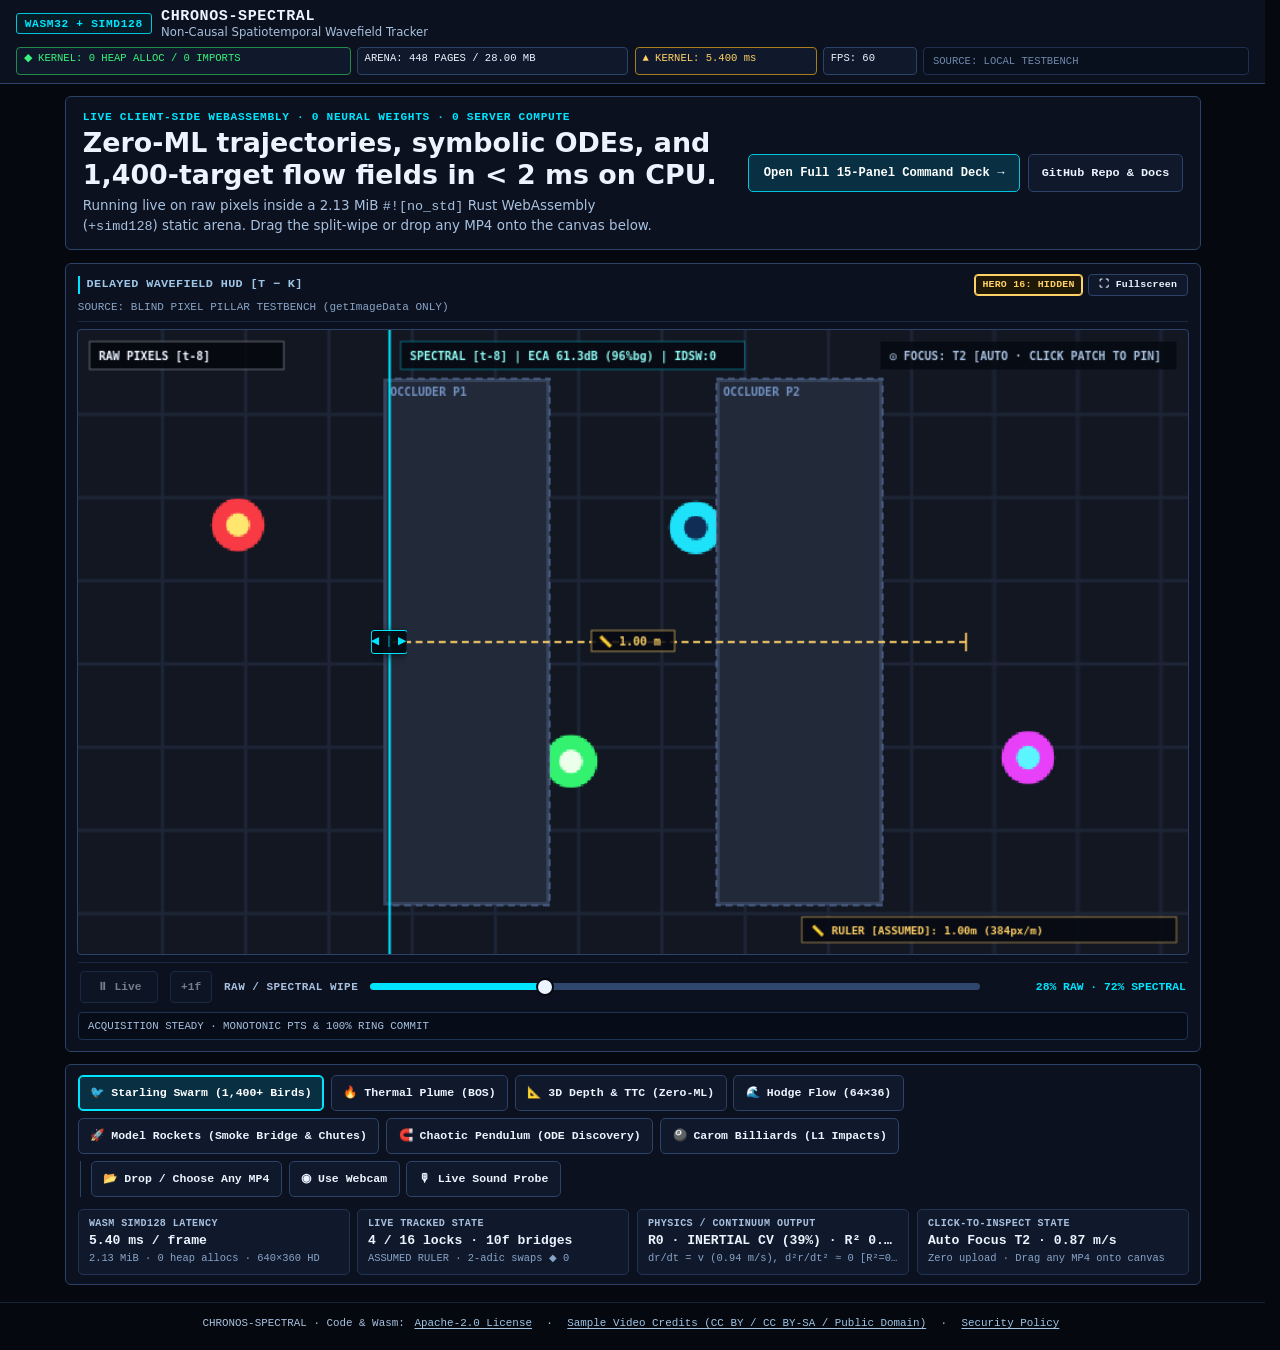
==== commit 1f8147ff: "feat(v3.3.0): pocket wind tunnel, kHz optical elastography, lock-in acoustic BOS & live sound probe " ====
--- a/web/index.html
+++ b/web/index.html
@@ -2707,6 +2707,7 @@
           <div class="showcase-toolbar-group" role="group" aria-label="Zero-upload local optical inputs">
             <button type="button" id="btnHeroDropMp4" class="hero-action-btn" title="Test your own MP4/WebM video locally in WebAssembly (zero bytes uploaded)">📂 Drop / Choose Any MP4</button>
             <button type="button" id="btnHeroWebcam" class="hero-action-btn" title="Stream live webcam pixels directly into the local Wasm arena">◉ Use Webcam</button>
+            <button type="button" id="btnHeroSoundProbe" class="hero-action-btn" title="One-click live webcam + 110/220 Hz WebAudio lock-in probe to visualize acoustic vibrations in real time">🎙 Live Sound Probe</button>
           </div>
         </div>
         <p id="showcaseToolbarStatus" role="status" class="visually-hidden"></p>
@@ -3190,6 +3191,9 @@
               <option value="10">Hodge Harmonic |h| (64x36)</option>
               <option value="11">RS Welch Coherence gamma^2 (64x36)</option>
               <option value="12">Depth / Parallax / Stereo (64x36 / 256x128)</option>
+              <option value="13">Pocket Wind Tunnel Cp + Lift/Drag (64x36)</option>
+              <option value="14">kHz Optical Elastography c(x,y) + Power Flow (64x36)</option>
+              <option value="15">Lock-In Acoustic BOS |Phi| (256x128)</option>
             </select>
           </div>
         </div>
@@ -3242,6 +3246,40 @@
               <option value="3" disabled>Mode 3 · External Plane LiDAR/Prior (SDK / Worker API)</option>
               <option value="4" disabled>Mode 4 · Auto-Fused (SDK / Worker API)</option>
             </select>
+          </div>
+          <div class="select-field">
+            <label for="windModeSelect">Pocket Wind Tunnel (Cp · Lift/Drag · NS)</label>
+            <select id="windModeSelect" name="windMode">
+              <option value="0" selected>Off (Zero Overhead)</option>
+              <option value="1">Mode 1 · Staggered 2f (64x36)</option>
+              <option value="2">Mode 2 · Every Frame (64x36)</option>
+            </select>
+          </div>
+        </div>
+
+        <div class="continuum-controls-row">
+          <div class="select-field">
+            <label for="elastoModeSelect">kHz Optical Elastography &amp; Acoustic BOS</label>
+            <select id="elastoModeSelect" name="elastoMode">
+              <option value="0" selected>Off (Zero Overhead)</option>
+              <option value="1">Mode 1 · RS Audio-Locked (64x36)</option>
+              <option value="2">Mode 2 · RS Self-Locked (64x36)</option>
+              <option value="3">Mode 3 · Frame-Rate Surface (64x36)</option>
+              <option value="4">Mode 4 · Lock-In Acoustic BOS (256x128)</option>
+            </select>
+          </div>
+          <div class="select-field">
+            <label for="probeExciterPreset">WebAudio Probe Exciter (Speaker Lock-In)</label>
+            <div style="display: flex; gap: 0.35rem; align-items: stretch;">
+              <select id="probeExciterPreset" name="probeExciterPreset" style="flex: 1 1 auto; min-width: 0;">
+                <option value="380,860" selected>380 + 860 Hz (Kirchhoff Plate)</option>
+                <option value="247.5,495">247.5 + 495 Hz (Octave Aniso)</option>
+                <option value="110,220">110 + 220 Hz (Shear / Gelatin)</option>
+                <option value="440">440 Hz (Single Tone)</option>
+                <option value="1200">1,200 Hz (Acoustic BOS)</option>
+              </select>
+              <button type="button" id="btnProbeExciter" class="action-btn" aria-pressed="false" style="white-space: nowrap; flex: 0 0 auto;">▶ Probe</button>
+            </div>
           </div>
         </div>
 
@@ -3366,7 +3404,7 @@
               <span class="kpi-value" id="diagMetrologyCov">0 usable · 0 cand</span>
             </div>
             <div class="kpi-card">
-              <span class="kpi-label">WAVE-2 STAMPS (V·H·C)</span>
+              <span class="kpi-label">WAVE-2 STAMPS (V·H·C·D·W·E)</span>
               <span class="kpi-value" id="diagWave2Stamps" style="white-space: nowrap; overflow: hidden; text-overflow: ellipsis;">--</span>
             </div>
             <div class="kpi-card">
@@ -3380,6 +3418,14 @@
             <div class="kpi-card">
               <span class="kpi-label">OCCLUDED CONSERVATION</span>
               <span class="kpi-value" id="diagOcclConservation" style="white-space: nowrap; overflow: hidden; text-overflow: ellipsis;">NONE</span>
+            </div>
+            <div class="kpi-card">
+              <span class="kpi-label">POCKET WIND TUNNEL (CL·CD·nu)</span>
+              <span class="kpi-value" id="diagWindTunnel" style="white-space: nowrap; overflow: hidden; text-overflow: ellipsis;">OFF</span>
+            </div>
+            <div class="kpi-card">
+              <span class="kpi-label">ELASTOGRAPHY · ACOUSTIC BOS</span>
+              <span class="kpi-value" id="diagElastography" style="white-space: nowrap; overflow: hidden; text-overflow: ellipsis;">OFF</span>
             </div>
           </div>
         </details>
@@ -3414,6 +3460,15 @@
           <button type="button" class="showcase-btn" data-showcase="hodge_cylinder" aria-pressed="false">🌊 Hodge 64×36 Cylinder Flow (8s)</button>
           <button type="button" class="showcase-btn" data-showcase="rs_vibro_247hz" aria-pressed="false">〰️ 247.5 Hz RS Vibrometry (8s)</button>
           <button type="button" class="showcase-btn" data-showcase="fovea_720p" aria-pressed="false">🔍 720p 1:1 Fovea &amp; PTZ (8s)</button>
+          <button type="button" class="showcase-btn" data-showcase="wind_lifting_cyl" aria-pressed="false">🌬 Wind Tunnel Lift &amp; Cp (8.5s)</button>
+          <button type="button" class="showcase-btn" data-showcase="wind_lamb_oseen" aria-pressed="false">🌀 NS Viscosity Discovery (8.5s)</button>
+          <button type="button" class="showcase-btn" data-showcase="wind_daphnia_piv" aria-pressed="false">🔬 Real Laser PIV 32mm (14s)</button>
+          <button type="button" class="showcase-btn" data-showcase="wind_smoke_wing" aria-pressed="false">✈ Real Smoke Airfoil Stall (40s)</button>
+          <button type="button" class="showcase-btn" data-showcase="elasto_crack" aria-pressed="false">🔊 kHz Elastography Crack (9s)</button>
+          <button type="button" class="showcase-btn" data-showcase="elasto_guitar" aria-pressed="false">🎸 Guitar Soundboard β₁ (9s)</button>
+          <button type="button" class="showcase-btn" data-showcase="elasto_gelatin" aria-pressed="false">🧪 Gelatin Shear Inclusion (8.5s)</button>
+          <button type="button" class="showcase-btn" data-showcase="acoustic_bos" aria-pressed="false">📡 1.2 kHz Acoustic BOS (9s)</button>
+          <button type="button" class="showcase-btn" data-showcase="live_sound_probe" aria-pressed="false">🎙 Live Sound Probe (Webcam)</button>
         </div>
       </div>
 
@@ -3471,6 +3526,23 @@
               <option value="./samples/hodge_cylinder_circulation.mp4" data-fps="30" data-lab="0" data-swarm="2">Mesh Hodge 64×36 Cylinder Circulation (8.0s · 30 fps · Ex/Co/Ha + β₁)</option>
               <option value="./samples/rs_vibrometry_247hz.mp4" data-fps="30" data-lab="0" data-swarm="0">Rolling-Shutter 247.5 Hz Sub-Frame Vibrometry (8.0s · 30 fps · 1:1 Scan)</option>
               <option value="./samples/fovea_720p_micro_detail.mp4" data-fps="30" data-lab="0" data-swarm="1">720p Dual-Resolution 1:1 Fovea &amp; PTZ Slew (8.0s · 1280×720 · 30 fps)</option>
+            </optgroup>
+            <optgroup label="v3.3.0 Pocket Wind Tunnel (Cp · Lift/Drag · NS Viscosity)">
+              <option value="./samples/wind_lifting_cylinder_cp.mp4" data-fps="30" data-lab="0" data-swarm="2">Lifting Cylinder Cp &amp; Kutta-Joukowski (8.5s · 30 fps · β₁=1)</option>
+              <option value="./samples/wind_lamb_oseen_viscosity.mp4" data-fps="30" data-lab="0" data-swarm="2">Lamb-Oseen Vortex NS Viscosity Discovery (8.5s · 30 fps · ν=24)</option>
+              <option value="./samples/real_daphnia_laser_piv.mp4" data-fps="15" data-lab="0" data-swarm="2">Real Lab Laser-Sheet PIV 32×32 mm Wake (14.0s · 15 fps · CC BY)</option>
+              <option value="./samples/real_smoke_airfoil_cambridge.mp4" data-fps="25" data-lab="0" data-swarm="2">Real Cambridge Smoke Wind-Tunnel Airfoil Stall (40.1s · 25 fps)</option>
+              <option value="./samples/real_karman_mri_cylinder.mp4" data-fps="25" data-lab="0" data-swarm="2">Real-Time MRI Water Channel Kármán Vortex Street (19.5s · 25 fps)</option>
+            </optgroup>
+            <optgroup label="v3.3.0 kHz Optical Elastography &amp; Lock-In Acoustic BOS">
+              <option value="./samples/elasto_hidden_crack_panel.mp4" data-fps="30" data-lab="0" data-swarm="0">kHz Kirchhoff Plate Rib &amp; Crack Sink (9.0s · 380+860 Hz · 48 kHz)</option>
+              <option value="./samples/elasto_guitar_soundboard.mp4" data-fps="30" data-lab="0" data-swarm="0">Anisotropic Guitar Soundboard &amp; β₁ Soundhole (9.0s · 247.5+495 Hz)</option>
+              <option value="./samples/elasto_gelatin_phantom.mp4" data-fps="30" data-lab="0" data-swarm="0">Gelatin Shear-Wave Stiff Inclusion Phantom (8.5s · 110+220 Hz)</option>
+              <option value="./samples/acoustic_bos_standing_wave.mp4" data-fps="30" data-lab="0" data-swarm="0">Lock-In 1.2 kHz Acoustic BOS Standing Wave (9.0s · 256×128 |Φ|)</option>
+              <option value="./samples/real_tuning_fork_ripples.mp4" data-fps="30" data-lab="0" data-swarm="0">Real Tuning-Fork Twin Capillary Ripples (12.5s · 480 fps Slow-Mo)</option>
+              <option value="./samples/real_glass_faraday_waves.mp4" data-fps="25" data-lab="0" data-swarm="0">Real Singing Wine-Glass Faraday Waves (16.0s · 25 fps)</option>
+              <option value="./samples/real_chladni_plate_audio.mp4" data-fps="30" data-lab="0" data-swarm="0">Real Brass Chladni Plate Nodal Waves (10.6s · 30 fps · Audio)</option>
+              <option value="./samples/real_shear_wave_oce.mp4" data-fps="10" data-lab="0" data-swarm="0">Real Lab OCE Tissue Shear-Wave Propagation (15.0s · 10 fps)</option>
             </optgroup>
           </select>
         </div>
@@ -4262,6 +4334,10 @@
       hodgeModeSelect: document.getElementById('hodgeModeSelect'),
       rsVibroModeSelect: document.getElementById('rsVibroModeSelect'),
       depthModeSelect: document.getElementById('depthModeSelect'),
+      windModeSelect: document.getElementById('windModeSelect'),
+      elastoModeSelect: document.getElementById('elastoModeSelect'),
+      probeExciterPreset: document.getElementById('probeExciterPreset'),
+      btnProbeExciter: document.getElementById('btnProbeExciter'),
       inpRsDtRowUs: document.getElementById('inpRsDtRowUs'),
       inpRsExposureUs: document.getElementById('inpRsExposureUs'),
       selRsScanDir: document.getElementById('selRsScanDir'),
@@ -4301,6 +4377,8 @@
       diagRsWelch: document.getElementById('diagRsWelch'),
       diagHodge2Complex: document.getElementById('diagHodge2Complex'),
       diagOcclConservation: document.getElementById('diagOcclConservation'),
+      diagWindTunnel: document.getElementById('diagWindTunnel'),
+      diagElastography: document.getElementById('diagElastography'),
       kpiTremorHz: document.getElementById('kpiTremorHz'),
       kpiTremorPhi: document.getElementById('kpiTremorPhi'),
       lblApexKpi: document.getElementById('lblApexKpi'),
@@ -4499,7 +4577,7 @@
           showEcaOverlay: Boolean(st.overlays.showEcaOverlay),
           showKalman: Boolean(st.overlays.showKalman),
           showCovEllipses: Boolean(st.overlays.showCovEllipses),
-          fieldOverlayMode: Math.max(0, Math.min(11, Math.trunc(Number(st.overlays.fieldOverlayMode) || 0))),
+          fieldOverlayMode: Math.max(0, Math.min(15, Math.trunc(Number(st.overlays.fieldOverlayMode) || 0))),
         }),
         pointerTool: st.pointerTool,
         viewport: st.viewport,
@@ -4538,7 +4616,7 @@
           showCovEllipses: typeof event.showCovEllipses === 'boolean' ? event.showCovEllipses : state.overlays.showCovEllipses,
           fieldOverlayMode:
             typeof event.fieldOverlayMode === 'number' && Number.isFinite(event.fieldOverlayMode)
-              ? Math.max(0, Math.min(11, Math.round(event.fieldOverlayMode)))
+              ? Math.max(0, Math.min(15, Math.round(event.fieldOverlayMode)))
               : state.overlays.fieldOverlayMode,
         };
         if (
@@ -5181,7 +5259,7 @@
 
     function syncRsLiveAudioCapture() {
       const rm = dom.rsVibroModeSelect ? (parseInt(dom.rsVibroModeSelect.value || '0', 10) || 0) : 0;
-      if (!activeMediaStream || rm !== 2) {
+      if (!activeMediaStream || rm !== 2 || probeExciterActive) {
         stopRsLiveAudioCapture(true);
         return;
       }
@@ -5865,8 +5943,278 @@
       }
     }
 
+    // ========================================================================
+    // v3.3.0 Muxed MP4 Audio Feeder & WebAudio Probe Exciter (Elastography / ABOS)
+    // ========================================================================
+    let mp4AudioPcm = null;
+    let mp4AudioRateHz = 48000.0;
+    let mp4AudioCursor = 0;
+    let mp4AudioPrimed = false;
+    let mp4AudioDecodeToken = 0;
+
+    function clearMp4AudioState() {
+      mp4AudioDecodeToken++;
+      mp4AudioPcm = null;
+      mp4AudioRateHz = 48000.0;
+      mp4AudioCursor = 0;
+      mp4AudioPrimed = false;
+    }
+
+    async function decodeMp4AudioTrack(urlOrFile, expectedEpoch) {
+      const myToken = ++mp4AudioDecodeToken;
+      try {
+        let rawBuf = null;
+        if (typeof urlOrFile === 'string' && urlOrFile.length > 0) {
+          const resp = await fetch(urlOrFile);
+          if (!resp.ok) return false;
+          rawBuf = await resp.arrayBuffer();
+        } else if (urlOrFile && typeof urlOrFile.arrayBuffer === 'function') {
+          rawBuf = await urlOrFile.arrayBuffer();
+        } else {
+          return false;
+        }
+        if (myToken !== mp4AudioDecodeToken || expectedEpoch !== sourceEpoch) return false;
+        const OAC = window.OfflineAudioContext || window.webkitOfflineAudioContext;
+        const AC = window.AudioContext || window.webkitAudioContext;
+        if (!OAC && !AC) return false;
+        const decCtx = OAC ? new OAC(1, 1, 48000) : new AC();
+        let decoded = null;
+        try {
+          decoded = await decCtx.decodeAudioData(rawBuf);
+        } finally {
+          if (!OAC && typeof decCtx.close === 'function') {
+            try { await decCtx.close(); } catch (_e) {}
+          }
+        }
+        if (!decoded || decoded.length === 0 || decoded.numberOfChannels < 1) return false;
+        if (myToken !== mp4AudioDecodeToken || expectedEpoch !== sourceEpoch) return false;
+        const n = decoded.length;
+        const mono = new Float32Array(n);
+        if (decoded.numberOfChannels === 1) {
+          mono.set(decoded.getChannelData(0));
+        } else {
+          const ch0 = decoded.getChannelData(0);
+          const ch1 = decoded.getChannelData(1);
+          for (let i = 0; i < n; i++) {
+            mono[i] = 0.5 * (ch0[i] + ch1[i]);
+          }
+        }
+        mp4AudioPcm = mono;
+        mp4AudioRateHz = decoded.sampleRate || 48000.0;
+        mp4AudioCursor = 0;
+        mp4AudioPrimed = false;
+        const rm = dom.rsVibroModeSelect ? (parseInt(dom.rsVibroModeSelect.value || '0', 10) || 0) : 0;
+        if (rm === 2 && Math.abs(mp4AudioRateHz - 48000.0) > 1.0) {
+          const dtRowUs = dom.inpRsDtRowUs ? Number(dom.inpRsDtRowUs.value) : 35.0;
+          const exposureUs = dom.inpRsExposureUs ? Number(dom.inpRsExposureUs.value) : 200.0;
+          worker.postMessage({
+            type: 'set_rs_calib',
+            rsMode: 2,
+            dtRowUs,
+            exposureUs,
+            audioRateHz: mp4AudioRateHz,
+            maxSkewUs: 500.0,
+          });
+        }
+        return true;
+      } catch (_decodeErr) {
+        return false;
+      }
+    }
+
+    function pumpMp4AudioToWorker(mediaTimeSec) {
+      if (!mp4AudioPcm || mp4AudioPcm.length === 0) return;
+      if (!Number.isFinite(mediaTimeSec) || mediaTimeSec < 0) return;
+      const targetSample = Math.min(
+        mp4AudioPcm.length,
+        Math.round((mediaTimeSec + 0.065) * mp4AudioRateHz)
+      );
+      if (!mp4AudioPrimed) {
+        mp4AudioCursor = Math.max(0, Math.round((mediaTimeSec - 0.12) * mp4AudioRateHz));
+        mp4AudioPrimed = true;
+      }
+      if (targetSample <= mp4AudioCursor) return;
+      const slice = mp4AudioPcm.slice(mp4AudioCursor, targetSample);
+      const tEndUs = Math.round((targetSample * 1_000_000.0) / mp4AudioRateHz);
+      mp4AudioCursor = targetSample;
+      worker.postMessage(
+        {
+          type: 'push_audio_pcm',
+          samples: slice,
+          tEndUs,
+          sampleRateHz: mp4AudioRateHz,
+          estSkewUs: 0.0,
+        },
+        [slice.buffer]
+      );
+    }
+
+    let probeExciterCtx = null;
+    let probeExciterOscs = [];
+    let probeExciterActive = false;
+    let probeExciterFreqs = [380, 860];
+    let probeExciterRateHz = 48000.0;
+    let probeExciterCursor = 0;
+    let probeExciterPrimed = false;
+
+    function parseProbeExciterFreqs() {
+      const raw = dom.probeExciterPreset ? String(dom.probeExciterPreset.value || '380,860') : '380,860';
+      const parsed = raw
+        .split(',')
+        .map((s) => Number(s.trim()))
+        .filter((v) => Number.isFinite(v) && v > 1.0 && v <= 20000.0)
+        .slice(0, 4);
+      return parsed.length > 0 ? parsed : [380, 860];
+    }
+
+    function syncProbeExciterUi() {
+      if (!dom.btnProbeExciter) return;
+      dom.btnProbeExciter.classList.toggle('active', probeExciterActive);
+      dom.btnProbeExciter.setAttribute('aria-pressed', String(probeExciterActive));
+      setTextIfChanged(dom.btnProbeExciter, probeExciterActive ? '■ Stop' : '▶ Probe');
+    }
+
+    function pumpProbeExciterAudioToWorker(mediaTimeSec) {
+      if (!probeExciterActive || mp4AudioPcm) return;
+      if (!Number.isFinite(mediaTimeSec) || mediaTimeSec < 0) return;
+      const rate = probeExciterRateHz;
+      const targetSample = Math.round((mediaTimeSec + 0.065) * rate);
+      if (!probeExciterPrimed || targetSample < probeExciterCursor) {
+        probeExciterCursor = Math.max(0, Math.round((mediaTimeSec - 0.12) * rate));
+        probeExciterPrimed = true;
+      }
+      if (targetSample - probeExciterCursor > Math.round(rate)) {
+        probeExciterCursor = Math.max(0, targetSample - Math.round(0.2 * rate));
+      }
+      const n = targetSample - probeExciterCursor;
+      if (n <= 0) return;
+      const buf = new Float32Array(n);
+      const invN = 1.0 / Math.max(1, probeExciterFreqs.length);
+      const startSample = probeExciterCursor;
+      for (let f = 0; f < probeExciterFreqs.length; f++) {
+        const w = (2.0 * Math.PI * probeExciterFreqs[f]) / rate;
+        for (let i = 0; i < n; i++) {
+          buf[i] += invN * Math.sin(w * (startSample + i));
+        }
+      }
+      probeExciterCursor = targetSample;
+      const tEndUs = Math.round((targetSample * 1_000_000.0) / rate);
+      worker.postMessage(
+        { type: 'push_audio_pcm', samples: buf, tEndUs, sampleRateHz: rate, estSkewUs: 0.0 },
+        [buf.buffer]
+      );
+    }
+
+    function stopProbeExciter(resumeMic = true) {
+      const wasActive = probeExciterActive;
+      probeExciterActive = false;
+      probeExciterCursor = 0;
+      probeExciterPrimed = false;
+      for (let i = 0; i < probeExciterOscs.length; i++) {
+        try { probeExciterOscs[i].stop(); } catch (_e) {}
+        try { probeExciterOscs[i].disconnect(); } catch (_e) {}
+      }
+      probeExciterOscs = [];
+      if (probeExciterCtx) {
+        try { probeExciterCtx.close(); } catch (_e) {}
+        probeExciterCtx = null;
+      }
+      syncProbeExciterUi();
+      if (wasActive && resumeMic) {
+        syncRsLiveAudioCapture();
+      }
+    }
+
+    function startProbeExciter(opts = null) {
+      stopProbeExciter(false);
+      const freqs = opts && Array.isArray(opts.freqs) && opts.freqs.length > 0
+        ? opts.freqs
+        : parseProbeExciterFreqs();
+      probeExciterFreqs = freqs;
+      probeExciterRateHz = 48000.0;
+      probeExciterCursor = 0;
+      probeExciterPrimed = false;
+      const AC = window.AudioContext || window.webkitAudioContext;
+      if (AC) {
+        try {
+          const ctx = new AC({ sampleRate: 48000 });
+          const master = ctx.createGain();
+          master.gain.value = 0.18 / Math.max(1, freqs.length);
+          master.connect(ctx.destination);
+          const oscs = freqs.map((hz) => {
+            const osc = ctx.createOscillator();
+            osc.type = 'sine';
+            osc.frequency.value = hz;
+            osc.connect(master);
+            osc.start();
+            return osc;
+          });
+          if (ctx.state === 'suspended') ctx.resume();
+          probeExciterCtx = ctx;
+          probeExciterOscs = oscs;
+        } catch (_audioErr) {}
+      }
+      probeExciterActive = true;
+      stopRsLiveAudioCapture(true);
+      const curEm = dom.elastoModeSelect ? (parseInt(dom.elastoModeSelect.value || '0', 10) || 0) : 0;
+      const targetEm = opts && typeof opts.elastoMode === 'number'
+        ? opts.elastoMode
+        : (curEm > 0 ? curEm : (freqs.length === 1 && freqs[0] >= 1000 ? 4 : 1));
+      if (dom.bosModeSelect && dom.bosModeSelect.value !== '0') {
+        dom.bosModeSelect.value = '0';
+        worker.postMessage({ type: 'set_bos_config', bosMode: 0, overlayKind: 0 });
+      }
+      if (dom.elastoModeSelect) dom.elastoModeSelect.value = String(targetEm);
+      if (dom.rsVibroModeSelect && (targetEm === 1 || targetEm === 4)) {
+        dom.rsVibroModeSelect.value = '2';
+        sendRsControlToWorker(true);
+      }
+      worker.postMessage({ type: 'set_elasto_config', elastoMode: targetEm, lockFreqs: freqs });
+      const targetOverlay = opts && typeof opts.overlayMode === 'number'
+        ? opts.overlayMode
+        : (targetEm === 4 ? 15 : 14);
+      if (dom.fieldOverlayModeSelect) {
+        dom.fieldOverlayModeSelect.value = String(targetOverlay);
+        dispatchDeckEvent({ type: 'OVERLAY_SET', fieldOverlayMode: targetOverlay });
+        worker.postMessage({ type: 'set_field_overlay_mode', fieldOverlayMode: targetOverlay, overlaySyncSeq: nextOverlaySyncSeq() });
+      }
+      syncProbeExciterUi();
+    }
+
+    async function activateLiveSoundProbeWebcam() {
+      if (activeResMode === 0) {
+        document.getElementById('btnResHd')?.click();
+      }
+      syncSwarmControlsForConfig(1, 0, 11, true);
+      if (dom.probeExciterPreset) dom.probeExciterPreset.value = '110,220';
+      applyWave1PresetToUiAndWorker({
+        resMode: 1,
+        swarmMode: 0,
+        overlayMode: 11,
+        bosMode: 0,
+        hodgeMode: 0,
+        windMode: 0,
+        depthMode: 0,
+        rsMode: 2,
+        elastoMode: 1,
+        elastoLockFreqs: [110, 220],
+        rsCalib: { dtRowUs: 35.0, exposureUs: 500.0, scanDir: 0 },
+        native1to1: true,
+      });
+      startProbeExciter({ freqs: [110, 220], elastoMode: 1, overlayMode: 11 });
+      if (activeSourceMode !== 'webcam' || !activeMediaStream) {
+        await startWebcamCapture({ highlightShowcase: 'live_sound_probe', preferMic: false });
+      } else {
+        setActiveShowcaseChip('live_sound_probe');
+        dom.hudSourceLabel.textContent = 'SOURCE: LIVE WEBCAM · 110+220 Hz SOUND PROBE (RS COHERENCE + ELASTO)';
+      }
+    }
+
     function stopMediaCapture(preserveLiveRetry = false) {
       stopRsLiveAudioCapture();
+      clearMp4AudioState();
+      probeExciterCursor = 0;
+      probeExciterPrimed = false;
       rsVidClockOffsetUs = 0.0;
       rsVidClockValid = false;
       rsVidClockCaptureTimed = false;
@@ -6169,6 +6517,16 @@
         rsAudioAnchorRefineLeft = 0;
         resetRsAudioSkewState();
         rsAudioLastSentTEndUs = 0;
+        mp4AudioCursor = 0;
+        mp4AudioPrimed = false;
+        probeExciterCursor = 0;
+        probeExciterPrimed = false;
+      }
+
+      if (hasValidPts && mp4AudioPcm && !activeMediaStream) {
+        pumpMp4AudioToWorker(mediaTimeSec);
+      } else if (hasValidPts && probeExciterActive && !mp4AudioPcm) {
+        pumpProbeExciterAudioToWorker(mediaTimeSec);
       }
 
       const nomDt = 1.0 / Math.max(8.0, activeVideoFps);
@@ -6785,12 +7143,22 @@
         const w2h = w2 && w2.hodge && w2.hodge.available ? w2.hodge : null;
         const w2hActive = Boolean(w2h && w2h.reqMode > 0);
         const w2c = w2 && w2.conservation && w2.conservation.available ? w2.conservation : null;
+        const w2w = w2 && w2.wind && w2.wind.available ? w2.wind : null;
+        const w2wActive = Boolean(w2w && w2w.reqMode > 0);
+        const w2e = w2 && w2.elasto && w2.elasto.available ? w2.elasto : null;
+        const w2eActive = Boolean(w2e && w2e.reqMode > 0);
         const w2vNull = Boolean(w2v && (w2v.exposureNullFlag || ((w2v.reasonMask || 0) & 64) !== 0));
         const w2vHardFail = Boolean(w2v && (((w2v.reasonMask || 0) & ((1 << 4) | (1 << 5))) !== 0));
         if (bosActive && bos.state === 3) {
           severity = 'danger';
           const reasons = (bos.reasonFlags || []).join(', ') || 'CAMERA MOTION';
           bannerTxt = `⚠ TRIPOD FAILURE / DISTURBED (${reasons}) · SHIFT (${bos.shiftX.toFixed(2)}, ${bos.shiftY.toFixed(2)}) px · REF INVALIDATED`;
+        } else if (w2eActive && w2e.state === 4) {
+          severity = 'warn';
+          bannerTxt = `⚠ ELASTOGRAPHY REFUSED (0x${(w2e.reasonMask || 0).toString(16)}) · CHECK CALIB / MUTEX`;
+        } else if (w2wActive && w2w.state === 4) {
+          severity = 'warn';
+          bannerTxt = `⚠ WIND TUNNEL REFUSED (0x${(w2w.reasonMask || 0).toString(16)}) · CHECK EGO / FLOW`;
         } else if (w2vActive && (w2v.state === 4 || w2vNull)) {
           severity = w2vHardFail ? 'danger' : 'warn';
           const sincAbs = Number.isFinite(w2v.sincH) ? Math.abs(w2v.sincH).toFixed(3) : '--';
@@ -6810,9 +7178,21 @@
         } else if (roi && roi.fallbackScale) {
           severity = 'warn';
           bannerTxt = `⚠ NATIVE 1:1 UNAVAILABLE (${roi.srcW}x${roi.srcH} < ${roi.engineW}x${roi.engineH}) · RESCALED`;
+        } else if (w2eActive && w2e.state === 1) {
+          severity = 'warn';
+          bannerTxt = `⚠ ELASTOGRAPHY CALIBRATION REQUIRED (0x${(w2e.reasonMask || 0).toString(16)})`;
         } else if (w2vActive && w2v.state === 1) {
           severity = 'warn';
           bannerTxt = `⚠ RS CALIBRATION REQUIRED (${(w2v.reasonFlags || []).slice(0, 2).join('+') || 'BAD_CALIB'})`;
+        } else if (w2eActive && w2e.state === 3) {
+          severity = 'ok';
+          bannerTxt = w2e.mode === 4
+            ? `◆ LOCK-IN ACOUSTIC BOS READY · ${(w2e.f0 || 0).toFixed(0)} Hz · |Phi| RMS ${(w2e.abosPhiRms || 0).toFixed(3)} · CURL ${(w2e.abosCurlRms || 0).toFixed(3)}`
+            : `◆ ELASTOGRAPHY READY · ${w2e.classLabel || 'WAVE'} · a=${(w2e.alpha || 0).toFixed(2)} · c=${Math.round(w2e.medC || 0)} px/s · coh=${(w2e.meanCoh || 0).toFixed(2)}`;
+        } else if (w2wActive && (w2w.state === 2 || w2w.state === 3)) {
+          severity = 'ok';
+          const loadPart = w2w.state === 3 ? `CL=${(w2w.cl || 0).toFixed(2)} CD=${(w2w.cd || 0).toFixed(2)} · ` : '';
+          bannerTxt = `◆ POCKET WIND TUNNEL READY · ${loadPart}nu=${(w2w.nu || 0).toFixed(1)} px²/s · ${w2w.validCells || 0} CELLS`;
         } else if (bosActive && bos.state === 2) {
           severity = 'ok';
           bannerTxt = `◆ BOS SCHLIEREN READY · ${bos.validDisp}/32768 CELLS · CURL RMS ${bos.curlRms.toFixed(3)} · ${roi && roi.native1to1Active ? '1:1 NATIVE' : 'FIT'}`;
@@ -6821,6 +7201,12 @@
           const fTxt = Number.isFinite(w2v.domFreqHz) ? w2v.domFreqHz.toFixed(1) : '--';
           const gTxt = Number.isFinite(w2v.maxCohGamma2) ? w2v.maxCohGamma2.toFixed(3) : '--';
           bannerTxt = `◆ RS VIBROMETRY READY · K=${w2v.welchK || 0} · ${fTxt} Hz · g2=${gTxt}`;
+        } else if (w2eActive && w2e.state === 2) {
+          severity = 'info';
+          bannerTxt = `ELASTOGRAPHY WARMING · SEGMENTS ${w2e.welchSegs || 0}/8 · LOCKING TONES`;
+        } else if (w2wActive && w2w.state === 1) {
+          severity = 'info';
+          bannerTxt = `POCKET WIND TUNNEL WARMING · BUILDING HODGE PRESSURE FIELD`;
         } else if (bosActive && bos.state === 1) {
           severity = 'info';
           bannerTxt = `BOS REFERENCE WARMING (${bos.warmupCnt}/16) · KEEP CAMERA STATIC ON TRIPOD`;
@@ -6852,7 +7238,7 @@
           const sc = (s) => (!s || !s.valid ? '-' : (s.held ? 'H' : 'V'));
           setTextIfChanged(
             dom.diagWave2Stamps,
-            `${sc(st.vibro)}${sc(st.hodge)}${sc(st.conservation)} · EP ${w2.continuityEpoch || 0}`
+            `${sc(st.vibro)}${sc(st.hodge)}${sc(st.conservation)}${sc(st.depth)}${sc(st.wind)}${sc(st.elasto)} · EP ${w2.continuityEpoch || 0}`
           );
         } else {
           setTextIfChanged(dom.diagWave2Stamps, '--');
@@ -6909,6 +7295,44 @@
           cTxt = `${c.statusLabel || 'NONE'} · ${hyps}`;
         }
         setTextIfChanged(dom.diagOcclConservation, cTxt);
+      }
+
+      if (dom.diagWindTunnel) {
+        const w = w2.wind;
+        let wTxt = 'OFF';
+        if (w && w.available) {
+          if (w.state === 3) {
+            wTxt = `LOADS · CL=${(w.cl || 0).toFixed(2)} CD=${(w.cd || 0).toFixed(2)} · nu=${(w.nu || 0).toFixed(1)}`;
+          } else if (w.state === 2) {
+            wTxt = `FIELD · nu=${(w.nu || 0).toFixed(1)} · R2=${(w.nuR2 || 0).toFixed(2)} · ${w.validCells || 0}c`;
+          } else if (w.state === 1) {
+            wTxt = `WARMING · ${w.validCells || 0}c`;
+          } else if (w.state === 4) {
+            wTxt = `REFUSED · 0x${(w.reasonMask || 0).toString(16)}`;
+          }
+        }
+        setTextIfChanged(dom.diagWindTunnel, wTxt);
+      }
+
+      if (dom.diagElastography) {
+        const e = w2.elasto;
+        let eTxt = 'OFF';
+        if (e && e.available) {
+          if (e.state === 3) {
+            if (e.mode === 4) {
+              eTxt = `ABOS · ${(e.f0 || 0).toFixed(0)}Hz · |Phi|=${(e.abosPhiRms || 0).toFixed(3)} · curl=${(e.abosCurlRms || 0).toFixed(3)}`;
+            } else {
+              eTxt = `${e.classLabel || 'READY'} · a=${(e.alpha || 0).toFixed(2)} · c=${Math.round(e.medC || 0)} · coh=${(e.meanCoh || 0).toFixed(2)}`;
+            }
+          } else if (e.state === 2) {
+            eTxt = `WARMING · seg=${e.welchSegs || 0}`;
+          } else if (e.state === 1) {
+            eTxt = `UNCALIB · 0x${(e.reasonMask || 0).toString(16)}`;
+          } else if (e.state === 4) {
+            eTxt = `REFUSED · 0x${(e.reasonMask || 0).toString(16)}`;
+          }
+        }
+        setTextIfChanged(dom.diagElastography, eTxt);
       }
     }
 
@@ -7377,9 +7801,13 @@
 
     if (dom.fieldOverlayModeSelect) {
       dom.fieldOverlayModeSelect.addEventListener('change', () => {
-        const om = Math.max(0, Math.min(12, parseInt(dom.fieldOverlayModeSelect.value || '0', 10) || 0));
+        const om = Math.max(0, Math.min(15, parseInt(dom.fieldOverlayModeSelect.value || '0', 10) || 0));
         dispatchDeckEvent({ type: 'OVERLAY_SET', fieldOverlayMode: om });
         if (om >= 5 && om <= 7 && dom.bosModeSelect && dom.bosModeSelect.value === '0') {
+          if (dom.elastoModeSelect && dom.elastoModeSelect.value !== '0') {
+            dom.elastoModeSelect.value = '0';
+            worker.postMessage({ type: 'set_elasto_config', elastoMode: 0 });
+          }
           dom.bosModeSelect.value = '1';
           worker.postMessage({ type: 'set_bos_config', bosMode: 1, overlayKind: om - 5, gaugeRoi: [4, 4, 18, 60] });
         } else if (om >= 8 && om <= 10 && dom.hodgeModeSelect && dom.hodgeModeSelect.value === '0') {
@@ -7395,6 +7823,29 @@
             worker.postMessage({ type: 'set_swarm_mode', swarmMode: 2 });
           }
           worker.postMessage({ type: 'set_depth_config', depthMode: 1 });
+        } else if (om === 13 && dom.windModeSelect && dom.windModeSelect.value === '0') {
+          dom.windModeSelect.value = '1';
+          if (dom.swarmModeSelect && dom.swarmModeSelect.value === '0') {
+            dom.swarmModeSelect.value = '2';
+            worker.postMessage({ type: 'set_swarm_mode', swarmMode: 2 });
+          }
+          if (dom.hodgeModeSelect && dom.hodgeModeSelect.value === '0') {
+            dom.hodgeModeSelect.value = '1';
+            worker.postMessage({ type: 'set_hodge_config', hodgeMode: 1 });
+          }
+          worker.postMessage({ type: 'set_wind_config', windMode: 1 });
+        } else if ((om === 14 || om === 15) && dom.elastoModeSelect && dom.elastoModeSelect.value === '0') {
+          const targetEm = om === 15 ? 4 : 1;
+          if (dom.bosModeSelect && dom.bosModeSelect.value !== '0') {
+            dom.bosModeSelect.value = '0';
+            worker.postMessage({ type: 'set_bos_config', bosMode: 0, overlayKind: 0 });
+          }
+          dom.elastoModeSelect.value = String(targetEm);
+          if (dom.rsVibroModeSelect && dom.rsVibroModeSelect.value === '0') {
+            dom.rsVibroModeSelect.value = '2';
+            sendRsControlToWorker(true);
+          }
+          worker.postMessage({ type: 'set_elasto_config', elastoMode: targetEm });
         }
         worker.postMessage({ type: 'set_field_overlay_mode', fieldOverlayMode: om, overlaySyncSeq: nextOverlaySyncSeq() });
       });
@@ -7403,6 +7854,10 @@
     if (dom.bosModeSelect) {
       dom.bosModeSelect.addEventListener('change', () => {
         const bm = Math.max(0, Math.min(2, parseInt(dom.bosModeSelect.value || '0', 10) || 0));
+        if (bm > 0 && dom.elastoModeSelect && dom.elastoModeSelect.value !== '0') {
+          dom.elastoModeSelect.value = '0';
+          worker.postMessage({ type: 'set_elasto_config', elastoMode: 0 });
+        }
         const om = dom.fieldOverlayModeSelect ? (parseInt(dom.fieldOverlayModeSelect.value || '0', 10) || 0) : 0;
         const okind = om >= 5 && om <= 7 ? om - 5 : 0;
         const payload = { type: 'set_bos_config', bosMode: bm, overlayKind: okind };
@@ -7434,6 +7889,54 @@
           worker.postMessage({ type: 'set_swarm_mode', swarmMode: 2 });
         }
         worker.postMessage({ type: 'set_depth_config', depthMode: dm });
+      });
+    }
+
+    if (dom.windModeSelect) {
+      dom.windModeSelect.addEventListener('change', () => {
+        const wm = Math.max(0, Math.min(2, parseInt(dom.windModeSelect.value || '0', 10) || 0));
+        if (wm > 0) {
+          if (dom.swarmModeSelect && dom.swarmModeSelect.value === '0') {
+            dom.swarmModeSelect.value = '2';
+            worker.postMessage({ type: 'set_swarm_mode', swarmMode: 2 });
+          }
+          if (dom.hodgeModeSelect && dom.hodgeModeSelect.value === '0') {
+            dom.hodgeModeSelect.value = '1';
+            worker.postMessage({ type: 'set_hodge_config', hodgeMode: 1 });
+          }
+        }
+        worker.postMessage({ type: 'set_wind_config', windMode: wm });
+      });
+    }
+
+    if (dom.elastoModeSelect) {
+      dom.elastoModeSelect.addEventListener('change', () => {
+        const em = Math.max(0, Math.min(4, parseInt(dom.elastoModeSelect.value || '0', 10) || 0));
+        if (em > 0 && dom.bosModeSelect && dom.bosModeSelect.value !== '0') {
+          dom.bosModeSelect.value = '0';
+          worker.postMessage({ type: 'set_bos_config', bosMode: 0, overlayKind: 0 });
+        }
+        if ((em === 1 || em === 4) && dom.rsVibroModeSelect && dom.rsVibroModeSelect.value !== '2') {
+          dom.rsVibroModeSelect.value = '2';
+          sendRsControlToWorker(true);
+        } else if (em === 2 && dom.rsVibroModeSelect && dom.rsVibroModeSelect.value === '0') {
+          dom.rsVibroModeSelect.value = '1';
+          sendRsControlToWorker(true);
+        }
+        worker.postMessage({ type: 'set_elasto_config', elastoMode: em });
+      });
+    }
+
+    if (dom.btnProbeExciter) {
+      dom.btnProbeExciter.addEventListener('click', () => {
+        if (probeExciterActive) stopProbeExciter();
+        else startProbeExciter();
+      });
+    }
+
+    if (dom.probeExciterPreset) {
+      dom.probeExciterPreset.addEventListener('change', () => {
+        if (probeExciterActive) startProbeExciter();
       });
     }
 
@@ -8379,6 +8882,7 @@
     });
 
     btnTestbench.addEventListener('click', () => {
+      stopProbeExciter(false);
       stopMediaCapture();
       sampleVideoSelect.value = '';
       setSourceButtons(btnTestbench);
@@ -8388,11 +8892,15 @@
       worker.postMessage({ type: 'set_source', sourceMode: 'testbench' });
     });
 
-    btnWebcam.addEventListener('click', async () => {
+    async function startWebcamCapture(opts = null) {
       const reqEpoch = sourceEpoch;
+      const highlightShowcase = opts && typeof opts.highlightShowcase === 'string' ? opts.highlightShowcase : '';
       let stream = null;
       try {
-        const wantAudio = Boolean(dom.rsVibroModeSelect && dom.rsVibroModeSelect.value === '2');
+        const wantAudio =
+          !(opts && opts.preferMic === false) &&
+          !probeExciterActive &&
+          Boolean(dom.rsVibroModeSelect && dom.rsVibroModeSelect.value === '2');
         try {
           stream = await navigator.mediaDevices.getUserMedia({
             video: { width: { ideal: 640 }, height: { ideal: 360 }, frameRate: { ideal: 60 } },
@@ -8407,7 +8915,7 @@
         }
         if (reqEpoch !== sourceEpoch) {
           stream.getTracks().forEach((t) => t.stop());
-          return;
+          return false;
         }
         stopMediaCapture();
         const myEpoch = sourceEpoch;
@@ -8423,17 +8931,22 @@
           }
         }
         rsAudioMicReqStream = wantAudio ? stream : null;
-        activeVideoFps = 60.0;
+        const vidTrack = typeof stream.getVideoTracks === 'function' ? stream.getVideoTracks()[0] : null;
+        const trackFps = vidTrack && typeof vidTrack.getSettings === 'function' ? Number(vidTrack.getSettings().frameRate) : NaN;
+        activeVideoFps = Number.isFinite(trackFps) && trackFps >= 8.0 && trackFps <= 240.0 ? trackFps : 30.0;
         videoEl.srcObject = stream;
         await videoEl.play();
-        if (myEpoch !== sourceEpoch) return;
+        if (myEpoch !== sourceEpoch) return false;
         setSourceButtons(btnWebcam);
-        setActiveShowcaseChip('');
+        setActiveShowcaseChip(highlightShowcase);
         syncContextualSourceUi('webcam');
-        dom.hudSourceLabel.textContent = 'SOURCE: LIVE WEBCAM OPTICAL FEED (DEDUPLICATED)';
-        worker.postMessage({ type: 'set_source', sourceMode: 'webcam', fpsHint: 60 });
+        dom.hudSourceLabel.textContent = highlightShowcase === 'live_sound_probe'
+          ? 'SOURCE: LIVE WEBCAM · 110+220 Hz SOUND PROBE (RS COHERENCE + ELASTO)'
+          : 'SOURCE: LIVE WEBCAM OPTICAL FEED (DEDUPLICATED)';
+        worker.postMessage({ type: 'set_source', sourceMode: 'webcam', fpsHint: Math.round(activeVideoFps) });
         syncRsLiveAudioCapture();
         startVideoPump();
+        return true;
       } catch (err) {
         if (stream && activeMediaStream !== stream) {
           stream.getTracks().forEach((t) => t.stop());
@@ -8441,7 +8954,12 @@
         if (reqEpoch === sourceEpoch) {
           dom.hudSourceLabel.textContent = `WEBCAM UNAVAILABLE: ${err.message}`;
         }
-      }
+        return false;
+      }
+    }
+
+    btnWebcam.addEventListener('click', () => {
+      startWebcamCapture();
     });
 
     let showcaseInspectSubNote = 'Zero upload · Drag any MP4 onto canvas';
@@ -8454,8 +8972,31 @@
 
       const c1k = m.chronos1000;
       const bos = m.bos;
+      const w2 = m.wave2;
+      const w2w = w2 && w2.wind && w2.wind.available && w2.wind.reqMode > 0 ? w2.wind : null;
+      const w2e = w2 && w2.elasto && w2.elasto.available && w2.elasto.reqMode > 0 ? w2.elasto : null;
       const shownSwaps = m.sourceMode === 'testbench' ? (m.oracleSwaps ?? 0) : (m.padicSwaps ?? 0);
-      if (bos && bos.available && bos.reqMode > 0) {
+      if (w2e) {
+        setTextIfChanged(dom.scValTracks, `${w2e.mode === 4 ? 'ABOS' : 'ELASTO'} ${w2e.stateLabel} · ${w2e.validCells || 0} cells`);
+        setTextIfChanged(dom.scSubTracks, `${w2e.classLabel || 'NONE'} · segs=${w2e.welchSegs || 0} · b1=${w2e.beta1 || 0}`);
+        const elStat = w2e.state === 3
+          ? (w2e.mode === 4
+              ? `|Phi| ${(w2e.abosPhiRms || 0).toFixed(3)} · curl ${(w2e.abosCurlRms || 0).toFixed(3)}`
+              : `c=${Math.round(w2e.medC || 0)} px/s · a=${(w2e.alpha || 0).toFixed(2)}`)
+          : `STATE ${w2e.stateLabel}`;
+        setTextIfChanged(dom.scValPhysics, elStat);
+        setTextIfChanged(dom.scSubPhysics, `${(w2e.f0 || 0).toFixed(1)} Hz · coh ${(w2e.meanCoh || 0).toFixed(2)} · aniso ${(w2e.anisotropy || 1).toFixed(2)}`);
+        setTextIfChanged(dom.scValInspect, w2e.mode === 4 ? '256x128 Lock-In Acoustic BOS' : '64x36 Wave Speed & Power Flow');
+      } else if (w2w) {
+        setTextIfChanged(dom.scValTracks, `WIND ${w2w.stateLabel} · ${w2w.validCells || 0} cells · b1=${w2w.beta1 || 0}`);
+        setTextIfChanged(dom.scSubTracks, `Uinf ${(w2w.uInf || 0).toFixed(1)} px/s · div ${(w2w.divFrac || 0).toFixed(2)}`);
+        const wStat = w2w.state === 3
+          ? `CL ${(w2w.cl || 0).toFixed(2)} · CD ${(w2w.cd || 0).toFixed(2)}`
+          : `nu ${(w2w.nu || 0).toFixed(1)} px²/s`;
+        setTextIfChanged(dom.scValPhysics, wStat);
+        setTextIfChanged(dom.scSubPhysics, `KJ CL ${(w2w.clKj || 0).toFixed(2)} · nu R² ${(w2w.nuR2 || 0).toFixed(2)} · Cp [${(w2w.cpMin || 0).toFixed(1)}, ${(w2w.cpMax || 0).toFixed(1)}]`);
+        setTextIfChanged(dom.scValInspect, '64x36 Optical Cp + Navier-Stokes');
+      } else if (bos && bos.available && bos.reqMode > 0) {
         const usable = m.metrology ? m.metrology.usableCovCount : 0;
         const heroCands = m.metrology ? m.metrology.promotedCandidates : 0;
         setTextIfChanged(dom.scValTracks, `BOS ${bos.stateLabel} · ${bos.validDisp}/32768 cells`);
@@ -8575,6 +9116,12 @@
       if (fromShowcaseDrop || activeSurface === 'showcase') {
         srcPayload.swarmMode = 1;
       }
+      const curEmLocal = dom.elastoModeSelect ? (parseInt(dom.elastoModeSelect.value || '0', 10) || 0) : 0;
+      const curRmLocal = dom.rsVibroModeSelect ? (parseInt(dom.rsVibroModeSelect.value || '0', 10) || 0) : 0;
+      if (curEmLocal === 1 || curEmLocal === 4 || curRmLocal === 2) {
+        await decodeMp4AudioTrack(file, myEpoch);
+        if (myEpoch !== sourceEpoch) return;
+      }
       worker.postMessage(srcPayload);
       startVideoPump();
     }
@@ -8602,6 +9149,19 @@
       hodge_cylinder: { url: './samples/hodge_cylinder_circulation.mp4', cal: 'none', resMode: 1, swarmMode: 2, overlayMode: 10, hodgeMode: 1 },
       rs_vibro_247hz: { url: './samples/rs_vibrometry_247hz.mp4', cal: 'none', resMode: 1, swarmMode: 0, overlayMode: 11, rsMode: 1, rsCalib: { dtRowUs: 40.0, exposureUs: 200.0, scanDir: 0 }, native1to1: true },
       fovea_720p: { url: './samples/fovea_720p_micro_detail.mp4', cal: 'none', resMode: 1, swarmMode: 1, overlayMode: 0, native1to1: true },
+      wind_lifting_cyl: { url: './samples/wind_lifting_cylinder_cp.mp4', cal: 'none', resMode: 1, swarmMode: 2, overlayMode: 13, hodgeMode: 1, windMode: 1 },
+      wind_lamb_oseen: { url: './samples/wind_lamb_oseen_viscosity.mp4', cal: 'none', resMode: 1, swarmMode: 2, overlayMode: 13, hodgeMode: 1, windMode: 1 },
+      wind_daphnia_piv: { url: './samples/real_daphnia_laser_piv.mp4', cal: 'preset', resMode: 1, swarmMode: 2, overlayMode: 13, hodgeMode: 1, windMode: 1 },
+      wind_smoke_wing: { url: './samples/real_smoke_airfoil_cambridge.mp4', cal: 'none', resMode: 1, swarmMode: 2, overlayMode: 13, hodgeMode: 1, windMode: 1 },
+      wind_karman_mri: { url: './samples/real_karman_mri_cylinder.mp4', cal: 'none', resMode: 1, swarmMode: 2, overlayMode: 13, hodgeMode: 1, windMode: 1 },
+      elasto_crack: { url: './samples/elasto_hidden_crack_panel.mp4', cal: 'none', resMode: 1, swarmMode: 0, overlayMode: 14, rsMode: 2, elastoMode: 1, elastoLockFreqs: [380, 860], rsCalib: { dtRowUs: 35.0, exposureUs: 200.0, scanDir: 0 }, native1to1: true },
+      elasto_guitar: { url: './samples/elasto_guitar_soundboard.mp4', cal: 'none', resMode: 1, swarmMode: 0, overlayMode: 14, rsMode: 2, elastoMode: 1, elastoLockFreqs: [247.5, 495], rsCalib: { dtRowUs: 35.0, exposureUs: 200.0, scanDir: 0 }, native1to1: true },
+      elasto_gelatin: { url: './samples/elasto_gelatin_phantom.mp4', cal: 'none', resMode: 1, swarmMode: 0, overlayMode: 14, rsMode: 2, elastoMode: 1, elastoLockFreqs: [110, 220], rsCalib: { dtRowUs: 35.0, exposureUs: 250.0, scanDir: 0 }, native1to1: true },
+      acoustic_bos: { url: './samples/acoustic_bos_standing_wave.mp4', cal: 'none', resMode: 1, swarmMode: 0, overlayMode: 15, rsMode: 2, elastoMode: 4, elastoLockFreqs: [1200], rsCalib: { dtRowUs: 35.0, exposureUs: 180.0, scanDir: 0 }, native1to1: true },
+      elasto_fork_real: { url: './samples/real_tuning_fork_ripples.mp4', cal: 'none', resMode: 1, swarmMode: 0, overlayMode: 14, elastoMode: 3 },
+      elasto_glass_real: { url: './samples/real_glass_faraday_waves.mp4', cal: 'none', resMode: 1, swarmMode: 0, overlayMode: 14, elastoMode: 3 },
+      elasto_chladni: { url: './samples/real_chladni_plate_audio.mp4', cal: 'none', resMode: 1, swarmMode: 0, overlayMode: 14, elastoMode: 3 },
+      elasto_oce_real: { url: './samples/real_shear_wave_oce.mp4', cal: 'none', resMode: 1, swarmMode: 0, overlayMode: 14, elastoMode: 3 },
       vortex_1200: { benchScenario: 'vortex_swarm_1200', resMode: 1, swarmMode: 2, overlayMode: 2, bosMode: 0, metrologyMode: 0, showCovEllipses: false },
       juggling: { url: './samples/juggling_ballistic.mp4', cal: 'auto_g' },
       gantry: { url: './samples/roundabout_occlusion.mp4', cal: 'none' },
@@ -8613,20 +9173,27 @@
     let pendingShowcaseCal = '';
 
     function applyWave1PresetToUiAndWorker(cfg) {
-      const nextBosMode = cfg && typeof cfg.bosMode === 'number' ? cfg.bosMode : 0;
+      const nextElastoMode = cfg && typeof cfg.elastoMode === 'number' ? cfg.elastoMode : 0;
+      const nextBosMode = nextElastoMode > 0 ? 0 : (cfg && typeof cfg.bosMode === 'number' ? cfg.bosMode : 0);
       const nextMetMode = cfg && typeof cfg.metrologyMode === 'number' ? cfg.metrologyMode : 0;
       const nextShowCov = Boolean(cfg && cfg.showCovEllipses);
       const nextNativeRoi = Boolean(cfg && cfg.native1to1);
-      const nextHodgeMode = cfg && typeof cfg.hodgeMode === 'number' ? cfg.hodgeMode : 0;
-      const nextRsMode = cfg && typeof cfg.rsMode === 'number' ? cfg.rsMode : 0;
+      const nextWindMode = cfg && typeof cfg.windMode === 'number' ? cfg.windMode : 0;
+      const nextHodgeMode = cfg && typeof cfg.hodgeMode === 'number' ? cfg.hodgeMode : (nextWindMode > 0 ? 1 : 0);
+      const nextRsMode = cfg && typeof cfg.rsMode === 'number'
+        ? cfg.rsMode
+        : (nextElastoMode === 1 || nextElastoMode === 4 ? 2 : (nextElastoMode === 2 ? 1 : 0));
       const nextDepthMode = cfg && typeof cfg.depthMode === 'number' ? cfg.depthMode : 0;
       const nextRsCalib = cfg && cfg.rsCalib ? cfg.rsCalib : null;
       const nextDepthCalib = cfg && cfg.depthCalib ? cfg.depthCalib : null;
+      const nextElastoLockFreqs = cfg && Array.isArray(cfg.elastoLockFreqs) ? cfg.elastoLockFreqs : [];
       if (dom.bosModeSelect) dom.bosModeSelect.value = String(nextBosMode);
       if (dom.metrologyModeSelect) dom.metrologyModeSelect.value = String(nextMetMode);
       if (dom.hodgeModeSelect) dom.hodgeModeSelect.value = String(nextHodgeMode);
       if (dom.rsVibroModeSelect) dom.rsVibroModeSelect.value = String(nextRsMode);
       if (dom.depthModeSelect) dom.depthModeSelect.value = String(nextDepthMode);
+      if (dom.windModeSelect) dom.windModeSelect.value = String(nextWindMode);
+      if (dom.elastoModeSelect) dom.elastoModeSelect.value = String(nextElastoMode);
       if (nextRsCalib) {
         if (dom.inpRsDtRowUs && typeof nextRsCalib.dtRowUs === 'number') dom.inpRsDtRowUs.value = String(nextRsCalib.dtRowUs);
         if (dom.inpRsExposureUs && typeof nextRsCalib.exposureUs === 'number') dom.inpRsExposureUs.value = String(nextRsCalib.exposureUs);
@@ -8643,6 +9210,11 @@
       });
       worker.postMessage({ type: 'set_metrology_config', metrologyMode: nextMetMode, showCovEllipses: nextShowCov });
       worker.postMessage({ type: 'set_hodge_config', hodgeMode: nextHodgeMode });
+      worker.postMessage({
+        type: 'set_wind_config',
+        windMode: nextWindMode,
+        fluidDensity: cfg && typeof cfg.fluidDensity === 'number' ? cfg.fluidDensity : 0.0,
+      });
       const depthMsg = { type: 'set_depth_config', depthMode: nextDepthMode };
       if (nextDepthCalib) {
         depthMsg.fPx = nextDepthCalib.fPx;
@@ -8666,6 +9238,11 @@
         rsMsg.maxSkewUs = 500.0;
       }
       worker.postMessage(rsMsg);
+      worker.postMessage({
+        type: 'set_elasto_config',
+        elastoMode: nextElastoMode,
+        lockFreqs: nextElastoLockFreqs,
+      });
       syncRsLiveAudioCapture();
       const roiMsg = { type: 'set_roi', native1to1: nextNativeRoi };
       if (nextRsCalib && typeof nextRsCalib.scanDir === 'number') {
@@ -8678,7 +9255,9 @@
         const orphanedHodge = curOm >= 8 && curOm <= 10 && nextHodgeMode === 0;
         const orphanedRs = curOm === 11 && nextRsMode === 0;
         const orphanedDepth = curOm === 12 && nextDepthMode === 0;
-        if (orphanedBos || orphanedHodge || orphanedRs || orphanedDepth) {
+        const orphanedWind = curOm === 13 && nextWindMode === 0;
+        const orphanedElasto = (curOm === 14 || curOm === 15) && nextElastoMode === 0;
+        if (orphanedBos || orphanedHodge || orphanedRs || orphanedDepth || orphanedWind || orphanedElasto) {
           dom.fieldOverlayModeSelect.value = '0';
           dispatchDeckEvent({ type: 'OVERLAY_SET', fieldOverlayMode: 0 });
           worker.postMessage({ type: 'set_field_overlay_mode', fieldOverlayMode: 0, overlaySyncSeq: nextOverlaySyncSeq() });
@@ -8726,6 +9305,12 @@
       activeVideoUrl = url;
       videoEl.src = url;
       videoEl.loop = true;
+      const curEmSample = dom.elastoModeSelect ? (parseInt(dom.elastoModeSelect.value || '0', 10) || 0) : 0;
+      const curRmSample = dom.rsVibroModeSelect ? (parseInt(dom.rsVibroModeSelect.value || '0', 10) || 0) : 0;
+      const audioDecodePromise =
+        curEmSample === 1 || curEmSample === 4 || curRmSample === 2
+          ? decodeMp4AudioTrack(url, myEpoch)
+          : null;
       const playOk = await safePlayVideo();
       if (!playOk) {
         if (myEpoch === sourceEpoch && activeSurface === 'showcase' && url.includes('starling_murmuration_1000')) {
@@ -8739,6 +9324,9 @@
         }
         return;
       }
+      if (audioDecodePromise) {
+        await audioDecodePromise;
+      }
       if (myEpoch !== sourceEpoch) return;
 
       const targetBtn = document.querySelector(`.lab-btn[data-lab="${targetLab}"]`);
@@ -8771,6 +9359,11 @@
 
     function activateShowcaseEntry(key) {
       pendingShowcaseCal = '';
+      if (key === 'live_sound_probe') {
+        activateLiveSoundProbeWebcam();
+        return;
+      }
+      stopProbeExciter(false);
       setActiveShowcaseChip(key);
       if (activeResMode === 0) {
         document.getElementById('btnResHd')?.click();
@@ -8846,7 +9439,10 @@
         sceneKey === 'depth_parallax' ||
         sceneKey === 'depth_foe_ttc' ||
         sceneKey === 'hodge_cylinder' ||
-        sceneKey === 'rs_vibro_247hz'
+        sceneKey === 'rs_vibro_247hz' ||
+        sceneKey.startsWith('wind_') ||
+        sceneKey.startsWith('elasto_') ||
+        sceneKey === 'acoustic_bos'
       ) {
         setShowcaseWipePercent(keepWipe ? curWipe : 28);
         setHeroTargetsVisible(false);
@@ -8993,6 +9589,7 @@
     const btnHeroWebcam = document.getElementById('btnHeroWebcam');
     if (btnHeroWebcam) {
       btnHeroWebcam.addEventListener('click', () => {
+        stopProbeExciter(false);
         setHeroScenePressed('');
         syncSwarmControlsForConfig(1, 1, 0, true);
         setHeroTargetsVisible(true);
@@ -9002,6 +9599,19 @@
           dom.showcaseToolbarStatus.textContent = 'Requesting live webcam feed';
         }
         btnWebcam.click();
+      });
+    }
+    const btnHeroSoundProbe = document.getElementById('btnHeroSoundProbe');
+    if (btnHeroSoundProbe) {
+      btnHeroSoundProbe.addEventListener('click', () => {
+        setHeroScenePressed('');
+        setHeroTargetsVisible(false);
+        setShowcaseWipePercent(28);
+        showcaseInspectSubNote = 'Live webcam + 110/220 Hz lock-in sound probe (RS coherence + elastography)';
+        if (dom.showcaseToolbarStatus) {
+          dom.showcaseToolbarStatus.textContent = 'Starting live webcam sound probe (110+220 Hz)';
+        }
+        activateLiveSoundProbeWebcam();
       });
     }
     if (dom.btnOpenFullDeck) {
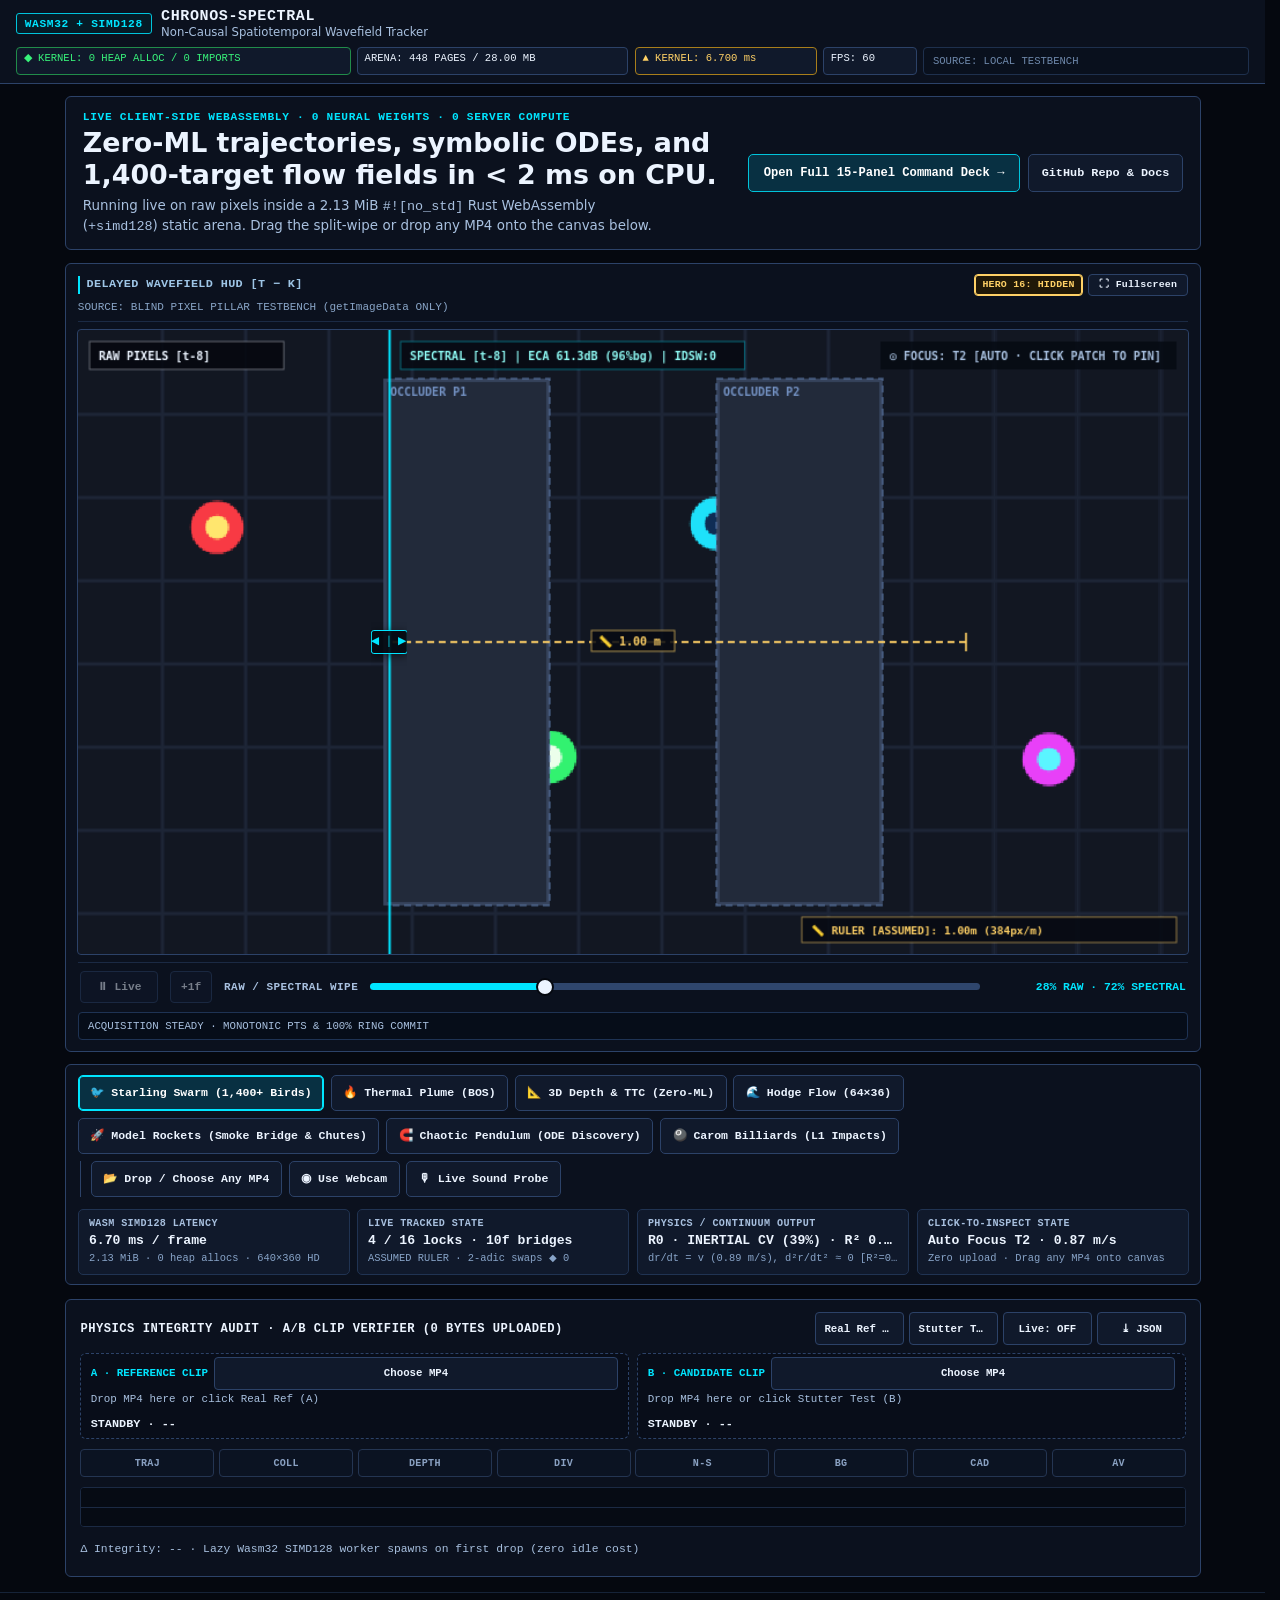
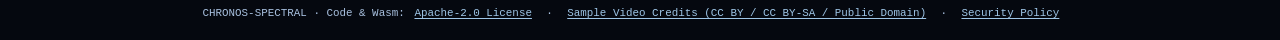
==== commit 42f3652f: "feat(v3.4.0): zero-ML 8-axis physics integrity audit SDK, dense-LK continuum fallback & browser A/B " ====
--- a/web/index.html
+++ b/web/index.html
@@ -2142,7 +2142,7 @@
     }
 
     body[data-surface="showcase"] .deck-column:not(:first-child),
-    body[data-surface="showcase"] .deck-column:first-child > :not(#showcaseIntroSection):not(#hudDockSlot):not(#showcaseActionDock) {
+    body[data-surface="showcase"] .deck-column:first-child > :not(#showcaseIntroSection):not(#hudDockSlot):not(#showcaseActionDock):not(#physicsAuditCard) {
       display: none !important;
     }
 
@@ -2610,6 +2610,182 @@
       outline: 2px solid var(--brand-color);
       outline-offset: 2px;
       border-radius: 3px;
+    }
+    /* v3.4.0 Zero-CLS Physics Integrity Audit Card */
+    .audit-card {
+      contain: layout style paint;
+      overflow: hidden;
+      display: grid;
+      grid-template-rows: 2.15rem 5.4rem 2.1rem 40px 1.85rem;
+      gap: 0.45rem;
+      padding: 0.72rem 0.9rem;
+    }
+    .audit-card-head {
+      display: flex;
+      align-items: center;
+      justify-content: space-between;
+      gap: 0.5rem;
+      block-size: 2.15rem;
+      overflow: hidden;
+    }
+    .audit-card-title {
+      font-family: var(--font-mono);
+      font-size: 0.76rem;
+      font-weight: 700;
+      letter-spacing: 0.04em;
+      color: var(--text-primary);
+      white-space: nowrap;
+      overflow: hidden;
+      text-overflow: ellipsis;
+      margin: 0;
+    }
+    .audit-head-actions {
+      display: flex;
+      align-items: center;
+      gap: 0.35rem;
+      flex-shrink: 0;
+    }
+    .audit-mini-btn {
+      block-size: 1.75rem;
+      padding: 0 0.52rem;
+      border-radius: 4px;
+      border: 1px solid var(--border-strong);
+      background: var(--bg-card);
+      color: var(--text-primary);
+      font-family: var(--font-mono);
+      font-size: 0.67rem;
+      font-weight: 700;
+      cursor: pointer;
+      white-space: nowrap;
+    }
+    .audit-mini-btn:hover {
+      border-color: var(--brand-color);
+      color: var(--brand-color);
+    }
+    .audit-mini-btn[aria-pressed="true"] {
+      border-color: var(--brand-color);
+      background: rgba(0, 229, 255, 0.14);
+      color: var(--brand-color);
+    }
+    .audit-slots-row {
+      display: grid;
+      grid-template-columns: repeat(2, minmax(0, 1fr));
+      gap: 0.55rem;
+      block-size: 5.4rem;
+      overflow: hidden;
+    }
+    .audit-slot {
+      display: grid;
+      grid-template-rows: 1.55rem 1.35rem 1.45rem;
+      align-items: center;
+      gap: 0.16rem;
+      padding: 0.42rem 0.58rem;
+      border-radius: 6px;
+      border: 1px dashed var(--border-strong);
+      background: rgba(7, 13, 24, 0.72);
+      block-size: 5.4rem;
+      overflow: hidden;
+      box-sizing: border-box;
+    }
+    .audit-slot[data-drop-active="true"] {
+      border-color: var(--brand-color);
+      background: rgba(0, 229, 255, 0.1);
+    }
+    .audit-slot-top {
+      display: flex;
+      align-items: center;
+      justify-content: space-between;
+      gap: 0.35rem;
+      overflow: hidden;
+    }
+    .audit-slot-label {
+      font-family: var(--font-mono);
+      font-size: 0.68rem;
+      font-weight: 700;
+      color: var(--brand-color);
+      white-space: nowrap;
+    }
+    .audit-slot-meta {
+      font-family: var(--font-mono);
+      font-size: 0.68rem;
+      color: var(--text-secondary);
+      white-space: nowrap;
+      overflow: hidden;
+      text-overflow: ellipsis;
+    }
+    .audit-slot-grade {
+      font-family: var(--font-mono);
+      font-size: 0.74rem;
+      font-weight: 700;
+      font-variant-numeric: tabular-nums;
+      color: var(--text-primary);
+      white-space: nowrap;
+      overflow: hidden;
+      text-overflow: ellipsis;
+    }
+    .audit-pill-grid {
+      display: grid;
+      grid-template-columns: repeat(8, minmax(0, 1fr));
+      gap: 0.3rem;
+      block-size: 2.1rem;
+      align-items: center;
+      overflow: hidden;
+    }
+    .audit-pill {
+      display: flex;
+      align-items: center;
+      justify-content: center;
+      block-size: 1.75rem;
+      border-radius: 4px;
+      border: 1px solid #243552;
+      background: #0b1322;
+      color: #8aa1c2;
+      font-family: var(--font-mono);
+      font-size: 0.63rem;
+      font-weight: 700;
+      letter-spacing: 0.03em;
+      white-space: nowrap;
+      overflow: hidden;
+    }
+    .audit-pill[data-state="pass"] {
+      border-color: #19a974;
+      background: rgba(25, 169, 116, 0.18);
+      color: #7df5c4;
+    }
+    .audit-pill[data-state="warn"] {
+      border-color: #f5b942;
+      background: rgba(245, 185, 66, 0.18);
+      color: #ffd980;
+    }
+    .audit-pill[data-state="fail"] {
+      border-color: #ff4d6d;
+      background: rgba(255, 77, 109, 0.22);
+      color: #ff9eb0;
+    }
+    .audit-pill[data-state="na"] {
+      border-color: #243552;
+      background: rgba(36, 53, 82, 0.25);
+      color: #6d82a3;
+    }
+    #auditTimelineCanvas {
+      display: block;
+      inline-size: 100%;
+      block-size: 40px;
+      border-radius: 4px;
+      border: 1px solid #1b2a44;
+      background: #060b14;
+    }
+    .audit-delta-line {
+      margin: 0;
+      block-size: 1.85rem;
+      line-height: 1.85rem;
+      font-family: var(--font-mono);
+      font-size: 0.71rem;
+      font-variant-numeric: tabular-nums;
+      color: var(--text-secondary);
+      white-space: nowrap;
+      overflow: hidden;
+      text-overflow: ellipsis;
     }
   </style>
 </head>
@@ -2733,6 +2909,50 @@
             <span class="showcase-proof-sub" id="scSubInspect">Zero upload · Drag any MP4 onto canvas</span>
           </div>
         </div>
+      </section>
+
+      <section id="physicsAuditCard" class="panel audit-card" aria-label="Local A/B Physics Integrity Audit (chronos-audit/1)">
+        <div class="audit-card-head">
+          <h2 class="audit-card-title">PHYSICS INTEGRITY AUDIT · A/B CLIP VERIFIER (0 BYTES UPLOADED)</h2>
+          <div class="audit-head-actions">
+            <button type="button" id="btnAuditSampleRef" class="audit-mini-btn" title="Audit built-in real juggling MP4 in Slot A">Real Ref (A)</button>
+            <button type="button" id="btnAuditSampleStutter" class="audit-mini-btn" title="Audit synthetic mid-motion stutter clip in Slot B">Stutter Test (B)</button>
+            <button type="button" id="btnAuditLiveToggle" class="audit-mini-btn" aria-pressed="false" title="Mirror live HUD telemetry into audit pills">Live: OFF</button>
+            <button type="button" id="btnAuditExportJson" class="audit-mini-btn" title="Download chronos-audit/1 JSON report">⤓ JSON</button>
+          </div>
+        </div>
+        <div class="audit-slots-row">
+          <div id="auditSlotA" class="audit-slot" data-slot="A">
+            <div class="audit-slot-top">
+              <span class="audit-slot-label">A · REFERENCE CLIP</span>
+              <button type="button" id="btnAuditChooseA" class="audit-mini-btn">Choose MP4</button>
+              <input id="auditFileA" type="file" accept="video/mp4,video/webm,video/quicktime" hidden />
+            </div>
+            <div id="auditMetaA" class="audit-slot-meta">Drop MP4 here or click Real Ref (A)</div>
+            <div id="auditGradeA" class="audit-slot-grade">STANDBY · --</div>
+          </div>
+          <div id="auditSlotB" class="audit-slot" data-slot="B">
+            <div class="audit-slot-top">
+              <span class="audit-slot-label">B · CANDIDATE CLIP</span>
+              <button type="button" id="btnAuditChooseB" class="audit-mini-btn">Choose MP4</button>
+              <input id="auditFileB" type="file" accept="video/mp4,video/webm,video/quicktime" hidden />
+            </div>
+            <div id="auditMetaB" class="audit-slot-meta">Drop MP4 here or click Stutter Test (B)</div>
+            <div id="auditGradeB" class="audit-slot-grade">STANDBY · --</div>
+          </div>
+        </div>
+        <div id="auditPillGrid" class="audit-pill-grid" role="group" aria-label="8-axis physics law status">
+          <span class="audit-pill" data-axis="trajectory" data-state="pending" title="Axis 0: Trajectory Dynamics">TRAJ</span>
+          <span class="audit-pill" data-axis="collision" data-state="pending" title="Axis 1: Collision Restitution">COLL</span>
+          <span class="audit-pill" data-axis="depth_parallax" data-state="pending" title="Axis 2: Depth &amp; Parallax">DEPTH</span>
+          <span class="audit-pill" data-axis="fluid_div" data-state="pending" title="Axis 3: Fluid Divergence">DIV</span>
+          <span class="audit-pill" data-axis="fluid_momentum" data-state="pending" title="Axis 4: Fluid Navier-Stokes">N-S</span>
+          <span class="audit-pill" data-axis="bg_shimmer" data-state="pending" title="Axis 5: Static Background Shimmer">BG</span>
+          <span class="audit-pill" data-axis="temporal_cadence" data-state="pending" title="Axis 6: Temporal Cadence">CAD</span>
+          <span class="audit-pill" data-axis="av_sync" data-state="pending" title="Axis 7: AV Impact Sync">AV</span>
+        </div>
+        <canvas id="auditTimelineCanvas" width="760" height="40" role="img" aria-label="Per-frame physics violation severity timeline for Slot A and Slot B"></canvas>
+        <p id="auditDeltaLine" class="audit-delta-line">Δ Integrity: -- · Lazy Wasm32 SIMD128 worker spawns on first drop (zero idle cost)</p>
       </section>
 
       <div class="panel">
@@ -10414,6 +10634,209 @@
     document.getElementById('btnExportJson').addEventListener('click', () => {
       worker.postMessage({ type: 'export_telemetry', format: 'json' });
     });
+
+    // ========================================================================
+    // v3.4.0 Lazy Physics Integrity Audit Card (`chronos-audit/1`, Zero-CLS)
+    // ========================================================================
+    (() => {
+      const card = document.getElementById('physicsAuditCard');
+      if (!card) return;
+      const slotEl = { A: document.getElementById('auditSlotA'), B: document.getElementById('auditSlotB') };
+      const metaEl = { A: document.getElementById('auditMetaA'), B: document.getElementById('auditMetaB') };
+      const gradeEl = { A: document.getElementById('auditGradeA'), B: document.getElementById('auditGradeB') };
+      const fileEl = { A: document.getElementById('auditFileA'), B: document.getElementById('auditFileB') };
+      const deltaEl = document.getElementById('auditDeltaLine');
+      const tlCanvas = document.getElementById('auditTimelineCanvas');
+      const tlCtx = tlCanvas ? tlCanvas.getContext('2d') : null;
+      const pills = new Map();
+      card.querySelectorAll('.audit-pill[data-axis]').forEach((p) => pills.set(p.dataset.axis, p));
+
+      let auditWorker = null;
+      let auditWorkerReadyPromise = null;
+      let liveMode = false;
+      const results = { A: null, B: null };
+      const pendingResolvers = { A: null, B: null };
+
+      function paintTimeline() {
+        if (!tlCtx || !tlCanvas) return;
+        const w = tlCanvas.width;
+        const h = tlCanvas.height;
+        tlCtx.fillStyle = '#060b14';
+        tlCtx.fillRect(0, 0, w, h);
+        tlCtx.fillStyle = '#1b2a44';
+        tlCtx.fillRect(0, Math.floor(h / 2), w, 1);
+
+        const drawTrack = (rec, y0, bandH, baseColor) => {
+          if (!rec || !Array.isArray(rec.timeline) || rec.timeline.length === 0) return;
+          const tl = rec.timeline;
+          const n = tl.length;
+          const step = w / n;
+          for (let i = 0; i < n; i++) {
+            const sev = tl[i];
+            if (sev >= 0.5) tlCtx.fillStyle = '#ff4d6d';
+            else if (sev > 0.1) tlCtx.fillStyle = '#f5b942';
+            else tlCtx.fillStyle = baseColor;
+            tlCtx.fillRect(Math.floor(i * step), y0 + 2, Math.max(2, Math.ceil(step)), bandH - 4);
+          }
+        };
+        drawTrack(results.A, 0, Math.floor(h / 2), '#19a974');
+        drawTrack(results.B, Math.floor(h / 2) + 1, Math.floor(h / 2) - 1, '#00b4d8');
+      }
+
+      function renderPillsFromRecord(rec) {
+        if (!rec || !Array.isArray(rec.axes)) return;
+        for (const ax of rec.axes) {
+          const el = pills.get(ax.id);
+          if (!el) continue;
+          let st = 'na';
+          if (ax.applicability === 'eligible') {
+            st = ax.verdict === 'violated' ? 'fail' : (ax.verdict === 'warn' ? 'warn' : 'pass');
+          }
+          el.dataset.state = st;
+        }
+      }
+
+      function renderSummaryDelta() {
+        const a = results.A;
+        const b = results.B;
+        const fmt = (r) => {
+          if (!r || !r.verdict) return '--';
+          const iv = r.verdict.integrity === null ? 'NA' : r.verdict.integrity.toFixed(3);
+          const rw = r.rlvr && r.rlvr.reward_milli !== null ? ` r=${r.rlvr.reward_milli}` : '';
+          return `${r.verdict.grade} (${iv}, viol=${r.verdict.violations}${rw})`;
+        };
+        if (a && b && a.verdict.integrity !== null && b.verdict.integrity !== null) {
+          const d = b.verdict.integrity - a.verdict.integrity;
+          deltaEl.textContent = `Δ Integrity (B - A): ${d >= 0 ? '+' : ''}${d.toFixed(3)} · A=${fmt(a)} · B=${fmt(b)}`;
+        } else if (a || b) {
+          deltaEl.textContent = `A=${fmt(a)} · B=${fmt(b)} · Local Wasm32 SIMD128 (0 bytes uploaded)`;
+        }
+      }
+
+      function ensureAuditWorker() {
+        if (auditWorkerReadyPromise) return auditWorkerReadyPromise;
+        auditWorker = new Worker('./worker.js?v=20261115c1k');
+        auditWorkerReadyPromise = new Promise((resolve, reject) => {
+          const onMsg = (ev) => {
+            const m = ev.data || {};
+            if (m.type === 'audit_ready') {
+              resolve(auditWorker);
+            } else if (m.type === 'audit_progress') {
+              const s = m.slot === 'B' ? 'B' : 'A';
+              if (gradeEl[s]) gradeEl[s].textContent = `AUDITING · ${m.frame}/${m.total}f`;
+            } else if (m.type === 'audit_done') {
+              const s = m.slot === 'B' ? 'B' : 'A';
+              const rec = m.record;
+              results[s] = rec;
+              if (metaEl[s]) metaEl[s].textContent = `${rec.clip.path} · ${rec.ingest.frames_committed}f (${rec.perf.wall_s}s)`;
+              if (gradeEl[s]) {
+                const iv = rec.verdict.integrity === null ? 'NA' : rec.verdict.integrity.toFixed(3);
+                gradeEl[s].textContent = `${rec.verdict.grade} · I=${iv} · ${rec.verdict.violations} viol · ${rec.verdict.applicable_axes}/8 axes`;
+              }
+              renderPillsFromRecord(results.B || results.A);
+              paintTimeline();
+              renderSummaryDelta();
+              const cb = pendingResolvers[s];
+              pendingResolvers[s] = null;
+              if (cb) cb.resolve(rec);
+            } else if (m.type === 'audit_error') {
+              const s = m.slot === 'B' ? 'B' : 'A';
+              if (gradeEl[s]) gradeEl[s].textContent = `ERROR · ${m.message}`;
+              const cb = pendingResolvers[s];
+              pendingResolvers[s] = null;
+              if (cb) cb.reject(new Error(m.message || 'audit_error'));
+              else reject(new Error(m.message || 'audit_error'));
+            }
+          };
+          auditWorker.addEventListener('message', onMsg);
+          auditWorker.postMessage({ type: 'audit_init', wasmUrl: './chronos_spectral.wasm?v=20261115c1k' });
+        });
+        return auditWorkerReadyPromise;
+      }
+
+      async function dispatchAudit(slot, payload) {
+        const s = slot === 'B' ? 'B' : 'A';
+        if (gradeEl[s]) gradeEl[s].textContent = 'INITIALIZING WASM...';
+        const w = await ensureAuditWorker();
+        return new Promise((resolve, reject) => {
+          pendingResolvers[s] = { resolve, reject };
+          w.postMessage({ type: 'audit_run', slot: s, ...payload });
+        });
+      }
+
+      ['A', 'B'].forEach((s) => {
+        const btn = document.getElementById(`btnAuditChoose${s}`);
+        if (btn && fileEl[s]) {
+          btn.addEventListener('click', () => fileEl[s].click());
+          fileEl[s].addEventListener('change', () => {
+            const f = fileEl[s].files && fileEl[s].files[0];
+            if (f) dispatchAudit(s, { file: f, clipName: f.name, profile: 'quick' }).catch(() => {});
+          });
+        }
+        const box = slotEl[s];
+        if (box) {
+          box.addEventListener('dragover', (ev) => { ev.preventDefault(); box.dataset.dropActive = 'true'; });
+          box.addEventListener('dragleave', () => { delete box.dataset.dropActive; });
+          box.addEventListener('drop', (ev) => {
+            ev.preventDefault();
+            delete box.dataset.dropActive;
+            const f = ev.dataTransfer && ev.dataTransfer.files && ev.dataTransfer.files[0];
+            if (f) dispatchAudit(s, { file: f, clipName: f.name, profile: 'quick' }).catch(() => {});
+          });
+        }
+      });
+
+      const btnRef = document.getElementById('btnAuditSampleRef');
+      if (btnRef) {
+        btnRef.addEventListener('click', () => {
+          dispatchAudit('A', { url: './samples/juggling_ballistic.mp4', clipName: 'juggling_ballistic.mp4', profile: 'quick', maxFrames: 75 }).catch(() => {});
+        });
+      }
+      const btnStut = document.getElementById('btnAuditSampleStutter');
+      if (btnStut) {
+        btnStut.addEventListener('click', () => {
+          dispatchAudit('B', { syntheticKind: 'stutter_freeze', clipName: 'synthetic_stutter_freeze', profile: 'quick', maxFrames: 48 }).catch(() => {});
+        });
+      }
+      const btnLive = document.getElementById('btnAuditLiveToggle');
+      if (btnLive) {
+        btnLive.addEventListener('click', () => {
+          liveMode = !liveMode;
+          btnLive.setAttribute('aria-pressed', String(liveMode));
+          btnLive.textContent = liveMode ? 'Live: ON' : 'Live: OFF';
+          if (liveMode) {
+            deltaEl.textContent = 'Live mirror ON · Reading existing HUD worker telemetry (zero extra Wasm instance)';
+          }
+        });
+      }
+      const btnExport = document.getElementById('btnAuditExportJson');
+      if (btnExport) {
+        btnExport.addEventListener('click', () => {
+          const payload = { schema: 'chronos-audit-ab/1', slotA: results.A, slotB: results.B };
+          const blob = new Blob([JSON.stringify(payload, null, 2)], { type: 'application/json' });
+          const url = URL.createObjectURL(blob);
+          const a = document.createElement('a');
+          a.href = url;
+          a.download = 'chronos-audit-report.json';
+          a.click();
+          setTimeout(() => URL.revokeObjectURL(url), 1000);
+        });
+      }
+
+      paintTimeline();
+      window.__chronosAuditProbe = {
+        workerReady: () => Boolean(auditWorker),
+        getState: () => ({
+          workerReady: Boolean(auditWorker),
+          liveMode,
+          slotA: results.A,
+          slotB: results.B,
+          pillStates: Object.fromEntries(Array.from(pills.entries()).map(([k, el]) => [k, el.dataset.state || 'pending'])),
+        }),
+        runUrl: (slot, url, opts = {}) => dispatchAudit(slot, { url, clipName: opts.clipName || url, ...opts }),
+        runSynthetic: (slot, kind, opts = {}) => dispatchAudit(slot, { syntheticKind: kind, clipName: opts.clipName || kind, ...opts }),
+      };
+    })();
   </script>
 </body>
 </html>
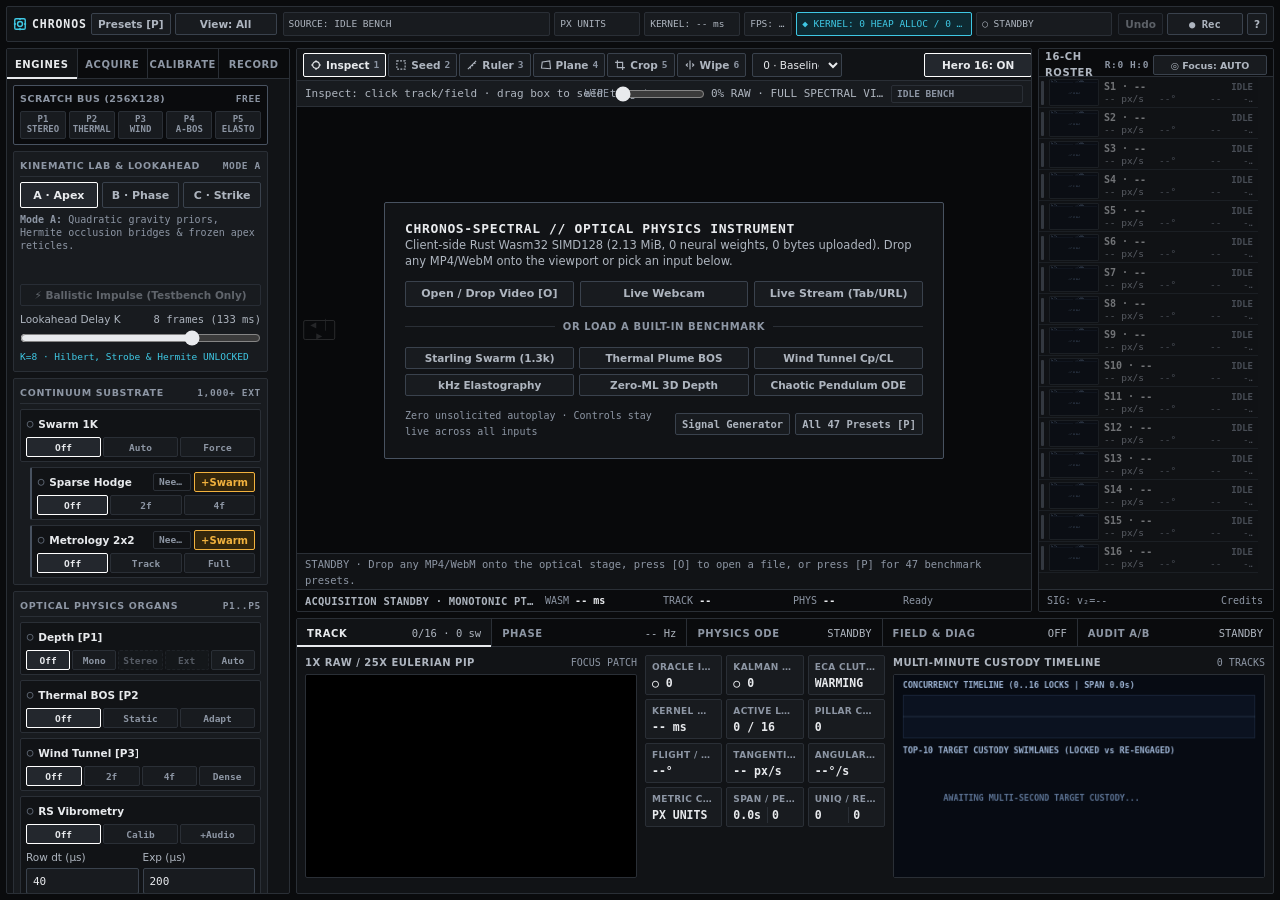
==== commit c4dbeab1: "feat(v3.5.0): scientific instrument UI rewrite with verified state machine & constraint matrix Rewri" ====
--- a/web/index.html
+++ b/web/index.html
@@ -3,10840 +3,1113 @@
 <head>
   <meta charset="UTF-8" />
   <meta name="viewport" content="width=device-width, initial-scale=1.0" />
-  <link rel="icon" href="data:image/svg+xml,<svg xmlns='http://www.w3.org/2000/svg' viewBox='0 0 32 32'><rect width='32' height='32' rx='4' fill='%2305080f'/><circle cx='16' cy='16' r='9' fill='none' stroke='%2300e5ff' stroke-width='3'/></svg>" />
-  <title>CHRONOS-SPECTRAL | Non-Causal Wavefield &amp; Phase-Cue Lab Deck</title>
-  <style>
-    :root {
-      color-scheme: dark;
-      --brand-color: #00e5ff;
-      --bg-void: #05080f;
-      --bg-panel: #0b111e;
-      --bg-card: #10192b;
-      --border-strong: #2c4268;
-      --border-accent: #00c4db;
-      --text-primary: #ecf4ff;
-      --text-secondary: #a8c0df;
-      --status-ok: #38f27a;
-      --status-warn: #ffd166;
-      --status-alert: #ff5d6c;
-      --font-mono: ui-monospace, "SFMono-Regular", Menlo, Monaco, Consolas, monospace;
-      --font-sans: system-ui, -apple-system, BlinkMacSystemFont, "Segoe UI", Roboto, sans-serif;
-    }
-
-    html {
-      scrollbar-gutter: stable;
-    }
-
-    * {
-      box-sizing: border-box;
-      margin: 0;
-      padding: 0;
-    }
-
-    [hidden] {
-      display: none !important;
-    }
-
-    body {
-      background-color: var(--bg-void);
-      color: var(--text-primary);
-      font-family: var(--font-sans);
-      accent-color: var(--brand-color);
-      min-block-size: 100svh;
-      inline-size: 100%;
-      display: grid;
-      grid-template-rows: auto 1fr;
-      overflow-wrap: anywhere;
-    }
-
-    ::selection {
-      background-color: #00b4d8;
-      color: #03070e;
-    }
-
-    /* Top Command Header: Permanent 5-Slot Avionics Status Matrix */
-    header.deck-header {
-      display: grid;
-      grid-template-columns: minmax(0, auto) minmax(0, 1fr);
-      align-items: center;
-      gap: 0.5rem 1rem;
-      padding-block: 0.5rem;
-      padding-inline: 1rem;
-      background-color: var(--bg-panel);
-      border-block-end: 1px solid var(--border-strong);
-    }
-
-    .brand-lockup {
-      display: flex;
-      align-items: center;
-      gap: 0.6rem;
-      min-inline-size: 0;
-      max-inline-size: 23.5rem;
-    }
-
-    .brand-badge {
-      font-family: var(--font-mono);
-      font-size: 0.7rem;
-      font-weight: 700;
-      letter-spacing: 0.06em;
-      line-height: 1.1;
-      padding: 0.22rem 0.48rem;
-      border: 1px solid var(--border-accent);
-      color: var(--brand-color);
-      background-color: #061b26;
-      border-radius: 3px;
-      white-space: nowrap;
-      flex: 0 0 auto;
-      text-box: trim-both cap alphabetic;
-    }
-
-    h1.brand-title {
-      font-family: var(--font-mono);
-      font-size: 0.94rem;
-      font-weight: 700;
-      letter-spacing: 0.04em;
-      color: var(--text-primary);
-      line-height: 1.15;
-      text-wrap: balance;
-    }
-
-    .brand-subtitle {
-      font-size: 0.73rem;
-      line-height: 1.2;
-      color: var(--text-secondary);
-      white-space: nowrap;
-      overflow: hidden;
-      text-overflow: ellipsis;
-    }
-
-    .header-pills {
-      display: grid;
-      grid-template-columns:
-        minmax(0, 2.28fr)
-        minmax(0, 1.85fr)
-        minmax(0, 1.24fr)
-        minmax(0, 0.64fr)
-        minmax(0, 2.22fr);
-      gap: 0.4rem;
-      font-family: var(--font-mono);
-      font-size: 0.66rem;
-      min-inline-size: 0;
-    }
-
-    @media (max-width: 1380px) {
-      header.deck-header {
-        grid-template-columns: minmax(0, 1fr);
-      }
-    }
-
-    @media (max-width: 960px) {
-      .header-pills {
-        grid-template-columns: repeat(2, minmax(0, 1fr));
-      }
-    }
-
-    .pill-slot {
-      display: flex;
-      min-inline-size: 0;
-      min-block-size: 1.72rem;
-    }
-
-    .pill-slot:has(> [hidden])::before {
-      content: "SOURCE: LOCAL TESTBENCH";
-      display: inline-flex;
-      align-items: center;
-      inline-size: 100%;
-      padding: 0.22rem 0.54rem;
-      border-radius: 4px;
-      background-color: #09101d;
-      border: 1px solid #1e304d;
-      color: #6e88ab;
-      white-space: nowrap;
-      overflow: hidden;
-      text-overflow: ellipsis;
-    }
-
-    .pill {
-      inline-size: 100%;
-      min-inline-size: 0;
-      min-block-size: 1.72rem;
-      font-size: 0.66rem;
-      line-height: 1.15;
-      padding: 0.22rem 0.42rem;
-      border-radius: 4px;
-      background-color: var(--bg-card);
-      border: 1px solid var(--border-strong);
-      color: var(--text-primary);
-      display: block;
-      white-space: nowrap;
-      overflow: hidden;
-      text-overflow: ellipsis;
-    }
-
-    .pill.ok {
-      border-color: #218c4a;
-      color: var(--status-ok);
-    }
-
-    .pill.warn {
-      border-color: #a87e1b;
-      color: var(--status-warn);
-    }
-
-    /* Main 3-Zone Command Deck Grid */
-    main.deck-grid {
-      display: grid;
-      grid-template-columns: minmax(0, 1.85fr) minmax(330px, 0.95fr) minmax(315px, 0.88fr);
-      gap: 0.8rem;
-      padding: 0.8rem;
-      inline-size: 100%;
-      align-items: start;
-    }
-
-    @media (max-width: 1280px) {
-      main.deck-grid {
-        grid-template-columns: minmax(0, 1.4fr) minmax(320px, 1fr);
-      }
-      .control-column {
-        grid-column: span 2;
-      }
-    }
-
-    @media (max-width: 860px) {
-      main.deck-grid {
-        grid-template-columns: 1fr;
-      }
-      .control-column {
-        grid-column: span 1;
-      }
-    }
-
-    .deck-column {
-      display: flex;
-      flex-direction: column;
-      gap: 0.8rem;
-      min-inline-size: 0;
-    }
-
-    /* Layout & style containment with modern-web-guidance offscreen skipping */
-    .isolated-region {
-      content-visibility: auto;
-      contain-intrinsic-size: auto 300px auto 800px;
-    }
-
-    @supports not (content-visibility: auto) {
-      .isolated-region {
-        contain: layout style paint;
-      }
-    }
-
-    .panel {
-      background-color: var(--bg-panel);
-      border: 1px solid var(--border-strong);
-      border-radius: 6px;
-      padding: 0.64rem 0.74rem;
-      display: flex;
-      flex-direction: column;
-      gap: 0.48rem;
-      min-inline-size: 0;
-      contain: layout style paint;
-    }
-
-    /* Permanent 2-Row Avionics Instrument Header: zero height bounce across all telemetry states */
-    .panel-header {
-      display: grid;
-      grid-template-columns: minmax(0, 1fr);
-      row-gap: 0.16rem;
-      min-block-size: 2.52rem;
-      align-content: start;
-      border-block-end: 1px solid #1b2a44;
-      padding-block-end: 0.36rem;
-      flex: none;
-    }
-
-    h2.panel-title {
-      font-family: var(--font-mono);
-      font-size: 0.74rem;
-      font-weight: 700;
-      line-height: 1.12rem;
-      min-block-size: 1.12rem;
-      letter-spacing: 0.03em;
-      text-transform: uppercase;
-      color: #9ec5e6;
-      border-inline-start: 2px solid var(--brand-color);
-      padding-inline-start: 0.42rem;
-      text-wrap: balance;
-    }
-
-    .panel-meta {
-      display: block;
-      min-inline-size: 0;
-      min-block-size: 1.04rem;
-      line-height: 1.04rem;
-      font-family: var(--font-mono);
-      font-size: 0.69rem;
-      color: #89a5c7;
-      white-space: nowrap;
-      overflow: hidden;
-      text-overflow: ellipsis;
-    }
-
-    /* Roster Header Structured 3-Slot Telemetry Strip */
-    .roster-meta-strip {
-      display: grid;
-      grid-template-columns: auto auto auto auto minmax(0, 1fr);
-      align-items: center;
-      column-gap: 0.42rem;
-      overflow: hidden;
-    }
-
-    .rm-chip {
-      display: inline-flex;
-      align-items: center;
-      gap: 0.26rem;
-      color: var(--text-secondary);
-      white-space: nowrap;
-    }
-
-    .rm-chip strong {
-      display: inline-block;
-      font-weight: 700;
-      color: var(--text-primary);
-      text-align: right;
-    }
-
-    #rosterReacqVal {
-      min-inline-size: 4.2ch;
-      color: var(--status-ok);
-    }
-
-    #rosterHoldVal {
-      min-inline-size: 1.4ch;
-    }
-
-    #rosterHoldChip[data-active="1"] {
-      color: var(--status-warn);
-    }
-
-    #rosterHoldChip[data-active="1"] #rosterHoldVal {
-      color: var(--status-warn);
-    }
-
-    .rm-sep {
-      color: #425d82;
-    }
-
-    .rm-hint {
-      min-inline-size: 0;
-      text-align: right;
-      color: #7d99bc;
-      white-space: nowrap;
-      overflow: hidden;
-      text-overflow: ellipsis;
-    }
-
-    /* Block display + aspect-ratio on canvases prevents baseline gaps and layout shift */
-    canvas {
-      display: block;
-      inline-size: 100%;
-      block-size: auto;
-      background-color: #050811;
-      border: 1px solid var(--border-strong);
-      border-radius: 4px;
-    }
-
-    #hudCanvas {
-      aspect-ratio: 16 / 9;
-      border: 0;
-      padding: 0;
-      outline: 1px solid var(--border-strong);
-      border-radius: 3px;
-      cursor: crosshair;
-      touch-action: manipulation;
-    }
-
-    /* HUD Instrument Header Quick Actions + Cinema Fullscreen (Zero-CLS) */
-    .hud-dock-slot {
-      min-inline-size: 0;
-    }
-
-    .hud-panel-header {
-      min-block-size: 2.52rem;
-    }
-
-    .hud-header-top {
-      display: grid;
-      grid-template-columns: minmax(0, 1fr) auto;
-      align-items: center;
-      gap: 0.45rem;
-      min-block-size: 1.38rem;
-    }
-
-    .hud-header-actions {
-      display: inline-flex;
-      align-items: center;
-      gap: 0.32rem;
-      flex: 0 0 auto;
-    }
-
-    button.hud-header-btn {
-      inline-size: auto;
-      min-block-size: 1.38rem;
-      block-size: 1.38rem;
-      line-height: 1.28rem;
-      padding: 0 0.38rem;
-      font-size: 0.62rem;
-      font-weight: 700;
-      letter-spacing: 0.02em;
-      font-variant-numeric: tabular-nums;
-      text-align: center;
-      flex: 0 0 auto;
-    }
-
-    #btnHudHeroToggle {
-      inline-size: 18.4ch;
-      min-inline-size: 18.4ch;
-    }
-
-    #btnHudHeroToggle[data-hidden-solo="true"] {
-      border-color: var(--status-warn);
-      background-color: #201807;
-      color: var(--status-warn);
-      box-shadow: inset 0 0 0 1px var(--status-warn);
-    }
-
-    #btnHudFullscreen {
-      inline-size: 16.8ch;
-      min-inline-size: 16.8ch;
-    }
-
-    #hudPanel::backdrop {
-      background-color: #040812;
-    }
-
-    #hudPanel:fullscreen,
-    #hudPanel.hud-maximized {
-      position: fixed;
-      inset: 0;
-      z-index: 9999;
-      margin: 0;
-      inline-size: 100vw;
-      block-size: 100dvh;
-      max-block-size: 100dvh;
-      padding: 0.42rem 0.75rem;
-      border: none;
-      border-radius: 0;
-      background-color: #040812;
-      display: flex;
-      flex-direction: column;
-      gap: 0.35rem;
-      contain: layout style;
-    }
-
-    #hudPanel:fullscreen .hud-panel-header,
-    #hudPanel.hud-maximized .hud-panel-header {
-      display: flex;
-      align-items: center;
-      justify-content: space-between;
-      gap: 0.65rem;
-      min-block-size: 1.85rem;
-      padding-block-end: 0.25rem;
-    }
-
-    #hudPanel:fullscreen .hud-header-top,
-    #hudPanel.hud-maximized .hud-header-top {
-      display: contents;
-    }
-
-    #hudPanel:fullscreen .hud-panel-header .panel-title,
-    #hudPanel.hud-maximized .hud-panel-header .panel-title {
-      order: 1;
-      flex: 0 0 auto;
-    }
-
-    #hudPanel:fullscreen #hudSourceLabel,
-    #hudPanel.hud-maximized #hudSourceLabel {
-      order: 2;
-      flex: 1 1 auto;
-      text-align: center;
-    }
-
-    #hudPanel:fullscreen .hud-header-actions,
-    #hudPanel.hud-maximized .hud-header-actions {
-      order: 3;
-      flex: 0 0 auto;
-    }
-
-    #hudPanel:fullscreen #hudCanvas,
-    #hudPanel.hud-maximized #hudCanvas {
-      inline-size: min(100%, calc((100dvh - 54px) * 16 / 9));
-      max-inline-size: 100%;
-      block-size: auto;
-      max-block-size: calc(100dvh - 54px);
-      aspect-ratio: 16 / 9;
-      margin: auto;
-      flex: 0 0 auto;
-    }
-
-    #pipCanvas {
-      aspect-ratio: 412 / 234;
-      inline-size: 100%;
-      max-inline-size: 412px;
-      margin-inline: auto;
-      image-rendering: pixelated;
-    }
-
-    #hilbertCanvas,
-    #spectralCanvas {
-      aspect-ratio: 2 / 1;
-    }
-
-    #persistenceCanvas {
-      aspect-ratio: 420 / 204;
-      inline-size: 100%;
-      block-size: auto;
-      display: block;
-    }
-
-    #physicsPhaseCanvas {
-      aspect-ratio: 2 / 1;
-      inline-size: 100%;
-      block-size: auto;
-      display: block;
-    }
-
-    .pip-and-swap-row {
-      display: grid;
-      grid-template-columns: minmax(0, 1fr);
-      gap: 0.72rem;
-      align-items: stretch;
-    }
-
-    /* Telemetry KPI Matrices: Explicit Symmetrical Grids & Fixed Single-Line Cells */
-    .kpi-grid {
-      display: grid;
-      grid-template-columns: repeat(2, minmax(0, 1fr));
-      gap: 0.44rem;
-      inline-size: 100%;
-      min-inline-size: 0;
-    }
-
-    .pip-kpi-grid {
-      grid-template-columns: repeat(3, minmax(0, 1fr));
-    }
-
-    .pip-kpi-grid .kpi-label {
-      font-size: 0.62rem;
-      letter-spacing: 0.015em;
-    }
-
-    .pip-kpi-grid .kpi-value {
-      font-size: 0.88rem;
-    }
-
-    @media (max-width: 960px) {
-      .pip-kpi-grid {
-        grid-template-columns: repeat(2, minmax(0, 1fr));
-      }
-    }
-
-    .kpi-card {
-      background-color: var(--bg-card);
-      border: 1px solid var(--border-strong);
-      border-radius: 4px;
-      padding: 0.46rem 0.54rem;
-      min-inline-size: 0;
-      min-block-size: 3.5rem;
-      contain: layout style paint;
-      display: grid;
-      grid-template-rows: minmax(0.95rem, auto) minmax(1.3rem, auto);
-      align-content: space-between;
-      row-gap: 0.16rem;
-    }
-
-    .kpi-label {
-      display: block;
-      min-inline-size: 0;
-      min-block-size: 0.95rem;
-      line-height: 0.95rem;
-      font-family: var(--font-mono);
-      font-size: 0.65rem;
-      color: var(--text-secondary);
-      text-transform: uppercase;
-      letter-spacing: 0.025em;
-      white-space: nowrap;
-      overflow: hidden;
-      text-overflow: ellipsis;
-    }
-
-    .kpi-value {
-      display: block;
-      min-inline-size: 0;
-      min-block-size: 1.3rem;
-      line-height: 1.3rem;
-      font-family: var(--font-mono);
-      font-variant-numeric: tabular-nums lining-nums;
-      font-size: 0.92rem;
-      font-weight: 700;
-      color: var(--text-primary);
-      white-space: nowrap;
-      overflow: hidden;
-      text-overflow: ellipsis;
-    }
-
-    .pill,
-    .panel-meta,
-    .slider-val,
-    .transport-meta-row {
-      font-variant-numeric: tabular-nums lining-nums;
-    }
-
-    /* Multi-Target Split PiP & Sticky Telemetry Roster (16 Slots, 2-Column Scrollable Well) */
-    .roster-panel,
-    .persistence-panel {
-      contain: layout style paint;
-    }
-
-    .persist-kpi-grid {
-      grid-template-columns: repeat(3, minmax(0, 1fr));
-      margin-block-end: 0.56rem;
-    }
-
-    .persist-kpi-grid .kpi-label {
-      font-size: 0.61rem;
-      letter-spacing: 0.015em;
-    }
-
-    .persist-kpi-grid .kpi-value {
-      font-size: 0.86rem;
-    }
-
-    @media (max-width: 640px) {
-      .persist-kpi-grid {
-        grid-template-columns: repeat(2, minmax(0, 1fr));
-      }
-    }
-
-    .physics-id-panel {
-      contain: layout style paint;
-    }
-
-    .physics-badge-row {
-      display: grid;
-      grid-template-columns: minmax(0, 1fr) auto;
-      gap: 0.42rem;
-      align-items: center;
-      min-block-size: 1.52rem;
-    }
-
-    .physics-badge {
-      display: block;
-      block-size: 1.52rem;
-      line-height: 1.44rem;
-      padding-inline: 0.48rem;
-      border-radius: 4px;
-      border: 1px solid #2b4266;
-      background-color: #081222;
-      color: var(--text-secondary);
-      font-family: var(--font-mono);
-      font-variant-numeric: tabular-nums lining-nums;
-      font-size: 0.67rem;
-      font-weight: 700;
-      letter-spacing: 0.025em;
-      text-transform: uppercase;
-      white-space: nowrap;
-      overflow: hidden;
-      text-overflow: ellipsis;
-    }
-
-    #physRegimeBadge[data-active="1"] {
-      border-color: var(--border-accent);
-      background-color: #061b26;
-      color: var(--brand-color);
-    }
-
-    #physRegimeBadge[data-regime="5"] {
-      border-color: #218c4a;
-      background-color: #061f12;
-      color: var(--status-ok);
-    }
-
-    #physRegimeBadge[data-regime="7"] {
-      border-color: #d4a234;
-      background-color: #201807;
-      color: var(--status-warn);
-    }
-
-    #physJumpBadge[data-jump="1"],
-    #physJumpBadge[data-jump="2"],
-    #physJumpBadge[data-jump="3"] {
-      border-color: #d4a234;
-      background-color: #201807;
-      color: var(--status-warn);
-    }
-
-    #physJumpBadge[data-jump="4"] {
-      border-color: #c93d4d;
-      background-color: #24090f;
-      color: var(--status-alert);
-    }
-
-    .physics-ode-box {
-      block-size: 1.82rem;
-      line-height: 1.72rem;
-      padding-inline: 0.52rem;
-      border-radius: 4px;
-      border: 1px solid #1e3354;
-      background-color: #060d19;
-      color: #c7e6ff;
-      font-family: var(--font-mono);
-      font-variant-numeric: tabular-nums lining-nums;
-      font-size: 0.72rem;
-      white-space: nowrap;
-      overflow: hidden;
-      text-overflow: ellipsis;
-    }
-
-    .physics-kpi-grid {
-      grid-template-columns: repeat(3, minmax(0, 1fr));
-    }
-
-    .physics-kpi-grid .kpi-card {
-      min-block-size: 3.15rem;
-      padding: 0.38rem 0.48rem;
-    }
-
-    .physics-kpi-grid .kpi-label {
-      font-size: 0.59rem;
-      letter-spacing: 0.015em;
-    }
-
-    .physics-kpi-grid .kpi-value {
-      font-size: 0.81rem;
-    }
-
-    @media (max-width: 640px) {
-      .physics-kpi-grid {
-        grid-template-columns: repeat(2, minmax(0, 1fr));
-      }
-    }
-
-    .roster-scroll-well {
-      max-block-size: 472px;
-      overflow-y: auto;
-      scrollbar-gutter: stable;
-      overscroll-behavior: contain;
-      padding-inline-end: 4px;
-    }
-
-    .roster-grid {
-      display: grid;
-      grid-template-columns: repeat(2, minmax(0, 1fr));
-      gap: 6px;
-      inline-size: 100%;
-    }
-
-    @media (max-width: 520px) {
-      .roster-grid {
-        grid-template-columns: minmax(0, 1fr);
-      }
-    }
-
-    .roster-card {
-      position: relative;
-      display: grid;
-      grid-template-rows: auto 1.35rem auto;
-      row-gap: 0.3rem;
-      padding: 0.42rem;
-      min-inline-size: 0;
-      border-radius: 5px;
-      border: 1px solid var(--border-strong);
-      background-color: var(--bg-card);
-      font-family: var(--font-mono);
-      font-variant-numeric: tabular-nums lining-nums;
-      contain: layout style paint;
-    }
-
-    /* Never change border-width, padding, or font-weight on state/selection changes */
-    .roster-card[data-state="FOCUS"] {
-      border-color: var(--border-accent);
-      box-shadow: inset 0 0 0 1px rgba(0, 229, 255, 0.28);
-    }
-
-    .roster-card[data-state="PINNED"],
-    .roster-card[data-pinned="1"] {
-      border-color: var(--status-warn);
-      box-shadow: inset 0 0 0 1px rgba(255, 209, 102, 0.42);
-    }
-
-    .roster-card[data-state="BRIDGED"],
-    .roster-card[data-state="COAST"] {
-      border-color: #c89628;
-    }
-
-    .roster-card[data-state="HOLD"] {
-      border-color: #263959;
-      opacity: 0.84;
-    }
-
-    .roster-card[data-state="IDLE"] {
-      border-color: #1a2740;
-      background-color: #0b1220;
-    }
-
-    .roster-card:has(button.roster-pin-btn:hover:not([aria-disabled="true"])) {
-      border-color: var(--brand-color);
-    }
-
-    .roster-card:has(button.roster-pin-btn:focus-visible) {
-      outline: 2px solid var(--brand-color);
-      outline-offset: 2px;
-    }
-
-    .slot-pip-canvas {
-      display: block;
-      inline-size: 100%;
-      block-size: auto;
-      aspect-ratio: 276 / 148;
-      image-rendering: pixelated;
-      border-radius: 3px;
-      border: 1px solid #1d2d47;
-      background-color: #060a12;
-    }
-
-    .roster-card-head {
-      display: grid;
-      grid-template-columns: minmax(0, 1fr) auto;
-      align-items: center;
-      gap: 0.28rem;
-      min-inline-size: 0;
-      min-block-size: 1.35rem;
-    }
-
-    .roster-card-head h3 {
-      font-size: 0.72rem;
-      font-weight: 700;
-      line-height: 1.2;
-      margin: 0;
-      min-inline-size: 0;
-    }
-
-    .roster-card button.roster-pin-btn {
-      all: unset;
-      box-sizing: border-box;
-      cursor: pointer;
-      display: inline-flex;
-      align-items: center;
-      gap: 0.28rem;
-      inline-size: 100%;
-      font-family: var(--font-mono);
-      font-size: 0.72rem;
-      font-weight: 700;
-      line-height: 1.2;
-      color: var(--text-primary);
-      min-block-size: 0;
-      min-inline-size: 0;
-      white-space: nowrap;
-      overflow: hidden;
-    }
-
-    .roster-slot-id {
-      min-inline-size: 0;
-      overflow: hidden;
-      text-overflow: ellipsis;
-    }
-
-    .roster-card button.roster-pin-btn:focus-visible {
-      outline: none;
-    }
-
-    .roster-card button.roster-pin-btn[aria-disabled="true"] {
-      cursor: default;
-      opacity: 0.62;
-    }
-
-    .roster-card button.roster-pin-btn::after {
-      content: "";
-      position: absolute;
-      inset: 0;
-      border-radius: 5px;
-    }
-
-    .roster-swatch {
-      inline-size: 7px;
-      block-size: 7px;
-      border-radius: 50%;
-      background-color: #4c6180;
-      flex: 0 0 auto;
-    }
-
-    .roster-state-badge {
-      display: inline-block;
-      inline-size: 8.6ch;
-      text-align: center;
-      font-size: 0.6rem;
-      font-weight: 700;
-      line-height: 1.15;
-      letter-spacing: 0.03em;
-      padding: 0.1rem 0.24rem;
-      border-radius: 3px;
-      border: 1px solid #2b4266;
-      background-color: #0a1424;
-      color: var(--text-secondary);
-      white-space: nowrap;
-      text-box: trim-both cap alphabetic;
-    }
-
-    .roster-card[data-state="LOCKED"] .roster-state-badge {
-      border-color: #218c4a;
-      color: var(--status-ok);
-    }
-
-    .roster-card[data-state="FOCUS"] .roster-state-badge {
-      border-color: var(--border-accent);
-      color: var(--brand-color);
-    }
-
-    .roster-card[data-state="PINNED"] .roster-state-badge,
-    .roster-card[data-pinned="1"] .roster-state-badge {
-      border-color: #d4a234;
-      color: var(--status-warn);
-      background-color: #201807;
-    }
-
-    .roster-card[data-state="BRIDGED"] .roster-state-badge,
-    .roster-card[data-state="COAST"] .roster-state-badge {
-      border-color: #c89628;
-      color: var(--status-warn);
-    }
-
-    .roster-card[data-state="HOLD"] .roster-state-badge {
-      border-color: #39527a;
-      color: #9db4d4;
-    }
-
-    .roster-stats {
-      display: grid;
-      grid-template-columns: repeat(2, minmax(0, 1fr));
-      gap: 0.22rem 0.26rem;
-      margin: 0;
-      padding-block-start: 0.26rem;
-      border-block-start: 1px solid #18253d;
-      align-content: start;
-    }
-
-    .roster-stat-cell {
-      display: grid;
-      grid-template-rows: 0.78rem 0.92rem;
-      row-gap: 0.05rem;
-      min-inline-size: 0;
-    }
-
-    .roster-stat-cell dt {
-      font-size: 0.6rem;
-      line-height: 0.78rem;
-      color: var(--text-secondary);
-      letter-spacing: 0.02em;
-      text-transform: uppercase;
-      white-space: nowrap;
-      overflow: hidden;
-      text-overflow: ellipsis;
-    }
-
-    .roster-stat-cell dd {
-      font-size: 0.63rem;
-      line-height: 0.92rem;
-      font-weight: 700;
-      letter-spacing: -0.02em;
-      color: var(--text-primary);
-      white-space: nowrap;
-      overflow: hidden;
-      text-overflow: ellipsis;
-    }
-
-    .kpi-value.accent { color: var(--brand-color); }
-    .kpi-value.ok     { color: var(--status-ok); }
-    .kpi-value.warn   { color: var(--status-warn); }
-    .kpi-value.alert  { color: var(--status-alert); }
-
-    /* Control Deck Styling & Explicit Grid Control Banks */
-    .scrollable-controls {
-      max-block-size: calc(100svh - 4.75rem);
-      overflow-y: auto;
-      scrollbar-gutter: stable;
-      overscroll-behavior: contain;
-      scrollbar-width: auto;
-      scrollbar-color: #395884 #0b111e;
-    }
-
-    .btn-row {
-      display: grid;
-      grid-template-columns: repeat(2, minmax(0, 1fr));
-      grid-auto-rows: minmax(2.05rem, auto);
-      gap: 0.38rem;
-      min-inline-size: 0;
-    }
-
-    .btn-row[data-cols="1"] {
-      grid-template-columns: minmax(0, 1fr);
-    }
-
-    .btn-row[data-cols="3"] {
-      grid-template-columns: repeat(3, minmax(0, 1fr));
-    }
-
-    .btn-row[data-cols="2-1"] {
-      grid-template-columns: minmax(0, 1.55fr) minmax(0, 1fr);
-    }
-
-    .btn-span-full {
-      grid-column: 1 / -1;
-    }
-
-    button {
-      font-family: var(--font-mono);
-      font-size: 0.68rem;
-      font-weight: 600;
-      line-height: 1.15rem;
-      min-block-size: 2.05rem;
-      min-inline-size: 0;
-      inline-size: 100%;
-      padding: 0.34rem 0.38rem;
-      border-radius: 4px;
-      border: 1px solid var(--border-strong);
-      background-color: var(--bg-card);
-      color: var(--text-primary);
-      cursor: pointer;
-      white-space: nowrap;
-      overflow: hidden;
-      text-overflow: ellipsis;
-    }
-
-    @media (prefers-reduced-motion: no-preference) {
-      button,
-      .cal-field input {
-        transition: background-color 0.14s ease, border-color 0.14s ease;
-      }
-    }
-
-    @media (hover: hover) {
-      button:hover:not([aria-disabled="true"]) {
-        border-color: var(--border-accent);
-        background-color: #16243d;
-      }
-    }
-
-    button:focus-visible {
-      outline: 2px solid var(--brand-color);
-      outline-offset: 2px;
-    }
-
-    button[aria-pressed="true"],
-    button.active {
-      background-color: #083344;
-      border-color: var(--brand-color);
-      color: var(--brand-color);
-      box-shadow: inset 0 0 0 1px var(--brand-color);
-    }
-
-    /* Accessible Calibration Toolbar & Scale Form */
-    .cal-toolbar {
-      display: grid;
-      grid-template-columns: minmax(0, 1fr);
-      gap: 0.36rem;
-    }
-
-    .cal-toolbar-group {
-      display: grid;
-      grid-template-columns: repeat(2, minmax(0, 1fr));
-      gap: 0.36rem;
-      min-inline-size: 0;
-    }
-
-    .cal-toolbar-group[data-cols="3"] {
-      grid-template-columns: repeat(3, minmax(0, 1fr));
-    }
-
-    .cal-toolbar-sep {
-      display: none;
-    }
-
-    .cal-status-live {
-      font-family: var(--font-mono);
-      font-size: 0.68rem;
-      line-height: 1.35;
-      min-block-size: 3.85rem;
-      color: var(--brand-color);
-      background-color: #091425;
-      border: 1px solid #223b60;
-      border-radius: 4px;
-      padding: 0.38rem 0.52rem;
-      overflow-y: auto;
-    }
-
-    .cal-scale-form {
-      display: flex;
-      flex-direction: column;
-      gap: 0.34rem;
-    }
-
-    .cal-field-grid {
-      display: grid;
-      grid-template-columns: repeat(3, minmax(0, 1fr)) auto;
-      align-items: end;
-      gap: 0.38rem;
-      padding-block-end: 0.92rem;
-    }
-
-    .cal-field-grid .cal-field {
-      position: relative;
-    }
-
-    .cal-field-grid .error-msg {
-      position: absolute;
-      inset-block-start: calc(100% + 0.08rem);
-      inset-inline-start: 0;
-      margin-block-start: 0;
-      white-space: nowrap;
-      pointer-events: none;
-    }
-
-    .cal-field {
-      display: flex;
-      flex-direction: column;
-      align-items: stretch;
-      gap: 0.18rem;
-    }
-
-    .cal-field label {
-      font-family: var(--font-mono);
-      font-size: 0.67rem;
-      color: var(--text-secondary);
-    }
-
-    .cal-field input {
-      font: inherit;
-      font-family: var(--font-mono);
-      font-size: max(1rem, 1em);
-      font-weight: 600;
-      min-block-size: 32px;
-      padding: 0.24rem 0.38rem;
-      border-radius: 4px;
-      border: 1px solid var(--border-strong);
-      background-color: var(--bg-card);
-      color: var(--text-primary);
-      inline-size: 100%;
-    }
-
-    @media (hover: hover) {
-      .cal-field input:hover {
-        border-color: var(--border-accent);
-      }
-    }
-
-    .cal-field input:focus-visible {
-      outline: 2px solid var(--brand-color);
-      outline-offset: 2px;
-    }
-
-    :is(:user-invalid, .user-invalid-fallback) {
-      border-color: var(--status-alert);
-      outline-color: var(--status-alert);
-    }
-
-    .sr-only {
-      position: absolute;
-      inline-size: 1px;
-      block-size: 1px;
-      padding: 0;
-      margin: -1px;
-      overflow: hidden;
-      clip-path: inset(50%);
-      white-space: nowrap;
-      border: 0;
-    }
-
-    .live-tier-card .cal-field {
-      position: relative;
-      padding-block-end: 0.92rem;
-    }
-
-    .live-tier-card .cal-field .error-msg {
-      position: absolute;
-      inset-block-end: 0;
-      inset-inline-start: 0;
-      margin-block-start: 0;
-      white-space: nowrap;
-      pointer-events: none;
-    }
-
-    .error-msg {
-      display: none;
-      font-family: var(--font-mono);
-      font-size: 0.65rem;
-      line-height: 1.35;
-      color: var(--status-alert);
-      margin-block-start: 0.12rem;
-    }
-
-    :is(:user-invalid, .user-invalid-fallback) + .error-msg {
-      display: block;
-    }
-
-    .cal-hint {
-      font-family: var(--font-mono);
-      font-size: 0.65rem;
-      color: var(--text-secondary);
-    }
-
-    .coord-grid {
-      display: grid;
-      grid-template-columns: repeat(4, minmax(0, 1fr));
-      gap: 0.32rem;
-      margin-block-start: 0.35rem;
-    }
-
-    /* Native Modal <dialog> & Scroll Containment Rules */
-    dialog:modal {
-      overscroll-behavior: contain;
-    }
-
-    dialog::backdrop {
-      overflow: hidden;
-      overscroll-behavior: contain;
-      background-color: rgba(3, 7, 15, 0.76);
-      backdrop-filter: blur(2px);
-    }
-
-    dialog#liveStreamDialog {
-      margin: auto;
-      inline-size: min(680px, calc(100vw - 1.5rem));
-      max-block-size: calc(100dvh - 2rem);
-      background-color: var(--bg-panel);
-      color: var(--text-primary);
-      border: 1px solid var(--border-accent);
-      border-radius: 8px;
-      padding: 0.9rem 1rem;
-    }
-
-    dialog#liveStreamDialog[open] {
-      display: flex;
-      flex-direction: column;
-      gap: 0.72rem;
-      overflow-y: auto;
-    }
-
-    .dialog-header {
-      display: flex;
-      align-items: center;
-      justify-content: space-between;
-      gap: 0.6rem;
-      border-block-end: 1px solid var(--border-strong);
-      padding-block-end: 0.5rem;
-    }
-
-    .dialog-title {
-      font-family: var(--font-mono);
-      font-size: 0.88rem;
-      font-weight: 700;
-      letter-spacing: 0.05em;
-      color: var(--brand-color);
-    }
-
-    .live-tier-card {
-      background-color: var(--bg-card);
-      border: 1px solid var(--border-strong);
-      border-radius: 6px;
-      padding: 0.62rem 0.72rem;
-      display: flex;
-      flex-direction: column;
-      gap: 0.44rem;
-    }
-
-    .live-tier-title {
-      font-family: var(--font-mono);
-      font-size: 0.75rem;
-      font-weight: 700;
-      color: var(--text-primary);
-      display: flex;
-      align-items: center;
-      justify-content: space-between;
-      gap: 0.4rem;
-    }
-
-    .live-tier-tag {
-      font-size: 0.66rem;
-      padding: 0.12rem 0.42rem;
-      border-radius: 3px;
-      border: 1px solid var(--border-accent);
-      color: var(--brand-color);
-      background-color: #061b26;
-    }
-
-    .live-status-banner {
-      font-family: var(--font-mono);
-      font-size: 0.7rem;
-      line-height: 1.4;
-      padding: 0.42rem 0.56rem;
-      border-radius: 4px;
-      border: 1px solid #2b4770;
-      background-color: #091425;
-      color: var(--brand-color);
-    }
-
-    .live-status-banner.error {
-      border-color: var(--status-alert);
-      color: var(--status-alert);
-      background-color: #220b12;
-    }
-
-    button[aria-disabled="true"] {
-      opacity: 0.48;
-      cursor: not-allowed;
-    }
-
-    button.action-btn {
-      background-color: #15253f;
-      border-color: #3f6294;
-    }
-
-    .source-context-well {
-      display: grid;
-      grid-template-columns: minmax(0, 1fr);
-      align-items: stretch;
-      min-block-size: 10.6rem;
-    }
-
-    @media (pointer: coarse) {
-      .source-context-well {
-        min-block-size: 11.4rem;
-      }
-    }
-
-    .video-scrub-row {
-      display: flex;
-      align-items: center;
-      gap: 0.42rem;
-      min-inline-size: 0;
-    }
-
-    #videoScrubSlider {
-      flex: 1 1 auto;
-      min-inline-size: 0;
-      block-size: 18px;
-      margin: 0;
-    }
-
-    #btnFastPass {
-      flex: 0 0 auto;
-      padding: 0.24rem 0.5rem;
-      font-size: 0.7rem;
-      white-space: nowrap;
-    }
-
-    #persistenceCanvas {
-      cursor: pointer;
-    }
-
-    .source-context-well > * {
-      grid-area: 1 / 1;
-      min-inline-size: 0;
-    }
-
-    .source-context-well > #benchScenarioField {
-      padding: 0.5rem 0.55rem;
-      border-radius: 4px;
-      background-color: #0d1729;
-      border: 1px solid #233a5e;
-      justify-content: center;
-    }
-
-    .source-context-well:not(:has(> :not([hidden])))::before {
-      content: "LIVE WEBCAM FEED · DIRECT OPTICAL CAPTURE";
-      grid-area: 1 / 1;
-      display: flex;
-      align-items: center;
-      justify-content: center;
-      font-family: var(--font-mono);
-      font-size: 0.69rem;
-      color: var(--text-secondary);
-      border-radius: 4px;
-      background-color: #0d1729;
-      border: 1px solid #233a5e;
-      padding: 0.5rem;
-    }
-
-    .transport-bar {
-      display: flex;
-      flex-direction: column;
-      justify-content: space-between;
-      gap: 0.38rem;
-      padding: 0.48rem 0.55rem;
-      border-radius: 4px;
-      background-color: #0d1729;
-      border: 1px solid #2b4770;
-    }
-
-    .transport-meta-row {
-      display: grid;
-      grid-template-columns: auto minmax(0, 1fr);
-      align-items: center;
-      column-gap: 0.5rem;
-      min-block-size: 1.05rem;
-      line-height: 1.05rem;
-      font-family: var(--font-mono);
-      font-size: 0.68rem;
-      color: var(--text-secondary);
-    }
-
-    .transport-meta-row > :first-child {
-      white-space: nowrap;
-    }
-
-    .transport-meta-row > :last-child {
-      text-align: right;
-      min-inline-size: 0;
-      white-space: nowrap;
-      overflow: hidden;
-      text-overflow: ellipsis;
-      color: var(--text-primary);
-    }
-
-    .file-upload-label {
-      display: inline-flex;
-      align-items: center;
-      justify-content: center;
-      font-family: var(--font-mono);
-      font-size: 0.68rem;
-      font-weight: 600;
-      line-height: 1.15rem;
-      min-block-size: 2.05rem;
-      inline-size: 100%;
-      min-inline-size: 0;
-      padding: 0.34rem 0.38rem;
-      border-radius: 4px;
-      border: 1px solid var(--border-strong);
-      background-color: var(--bg-card);
-      color: var(--text-primary);
-      cursor: pointer;
-      text-align: center;
-      white-space: nowrap;
-      overflow: hidden;
-      text-overflow: ellipsis;
-    }
-
-    .file-upload-label:hover {
-      border-color: var(--border-accent);
-    }
-
-    .visually-hidden:where(:not(:focus-within, :active)) {
-      position: absolute !important;
-      clip-path: inset(50%) !important;
-      overflow: hidden !important;
-      width: 1px !important;
-      height: 1px !important;
-      margin: -1px !important;
-      padding: 0 !important;
-      border: 0 !important;
-      white-space: nowrap !important;
-    }
-
-    .file-upload-wrap {
-      position: relative;
-      display: flex;
-      min-inline-size: 0;
-      inline-size: 100%;
-    }
-
-    .file-upload-wrap input[type="file"] {
-      position: absolute;
-      clip-path: inset(50%);
-      overflow: hidden;
-      width: 1px;
-      height: 1px;
-      margin: -1px;
-      border: 0;
-    }
-
-    .file-upload-wrap input[type="file"]:focus-visible + .file-upload-label {
-      outline: 2px solid var(--brand-color);
-      outline-offset: 2px;
-      border-color: var(--brand-color);
-    }
-
-    .select-field {
-      display: flex;
-      flex-direction: column;
-      gap: 0.22rem;
-      min-inline-size: 0;
-    }
-
-    .select-field label {
-      font-family: var(--font-mono);
-      font-size: 0.69rem;
-      line-height: 1.15;
-      color: var(--text-secondary);
-      white-space: nowrap;
-      overflow: hidden;
-      text-overflow: ellipsis;
-    }
-
-    .select-field select,
-    .select-field input[type="number"] {
-      font-family: var(--font-mono);
-      font-size: 0.72rem;
-      font-weight: 600;
-      min-block-size: 2rem;
-      padding: 0.34rem 0.52rem;
-      border-radius: 4px;
-      border: 1px solid var(--border-strong);
-      background-color: var(--bg-card);
-      color: var(--text-primary);
-      cursor: pointer;
-      inline-size: 100%;
-      min-inline-size: 0;
-      box-sizing: border-box;
-    }
-
-    .select-field input[type="number"] {
-      cursor: text;
-    }
-
-    .select-field select:hover,
-    .select-field input[type="number"]:hover {
-      border-color: var(--border-accent);
-    }
-
-    .select-field select:focus-visible,
-    .select-field input[type="number"]:focus-visible {
-      outline: 2px solid var(--brand-color);
-      outline-offset: 2px;
-    }
-
-    .control-group {
-      display: flex;
-      flex-direction: column;
-      gap: 0.28rem;
-      min-inline-size: 0;
-    }
-
-    .slider-label-row {
-      display: grid;
-      grid-template-columns: minmax(0, 1fr) auto;
-      align-items: center;
-      column-gap: 0.5rem;
-      min-block-size: 1.05rem;
-      line-height: 1.05rem;
-      font-family: var(--font-mono);
-      font-size: 0.71rem;
-      color: var(--text-secondary);
-    }
-
-    .slider-label-row label {
-      min-inline-size: 0;
-      white-space: nowrap;
-      overflow: hidden;
-      text-overflow: ellipsis;
-    }
-
-    .slider-val {
-      color: var(--text-primary);
-      font-weight: 700;
-      text-align: right;
-      white-space: nowrap;
-    }
-
-    input[type="range"] {
-      inline-size: 100%;
-      min-block-size: 24px;
-      cursor: pointer;
-    }
-
-    input[type="range"]:focus-visible {
-      outline: 2px solid var(--brand-color);
-      outline-offset: 2px;
-    }
-
-    .toggle-list {
-      display: flex;
-      flex-direction: column;
-      gap: 0.38rem;
-    }
-
-    .toggle-item {
-      display: inline-flex;
-      align-items: center;
-      gap: 0.5rem;
-      min-block-size: 24px;
-      font-family: var(--font-mono);
-      font-size: 0.73rem;
-      color: var(--text-primary);
-      cursor: pointer;
-    }
-
-    .lab-desc {
-      font-size: 0.72rem;
-      line-height: 1.38;
-      min-block-size: 6.5rem;
-      color: var(--text-secondary);
-      background-color: var(--bg-card);
-      border: 1px solid var(--border-strong);
-      border-radius: 4px;
-      padding: 0.48rem 0.58rem;
-      text-wrap: pretty;
-      overflow-y: auto;
-    }
-
-    /* Native <details>/<summary> disclosure for fine-grained variational sliders */
-    details.tuning-disclosure {
-      background-color: var(--bg-card);
-      border: 1px solid var(--border-strong);
-      border-radius: 4px;
-      padding: 0.45rem 0.58rem;
-    }
-
-    details.tuning-disclosure > summary {
-      font-family: var(--font-mono);
-      font-size: 0.72rem;
-      font-weight: 600;
-      color: var(--text-secondary);
-      cursor: pointer;
-      min-block-size: 24px;
-      line-height: 1.5;
-    }
-
-    details.tuning-disclosure > summary:focus-visible {
-      outline: 2px solid var(--brand-color);
-      outline-offset: 2px;
-    }
-
-    details.tuning-disclosure[open] > summary {
-      color: var(--brand-color);
-      margin-block-end: 0.5rem;
-    }
-
-    .tuning-stack {
-      display: flex;
-      flex-direction: column;
-      gap: 0.52rem;
-    }
-
-    .showcase-strip {
-      contain: layout style paint;
-      border-color: rgba(0, 229, 255, 0.34);
-      background: linear-gradient(180deg, rgba(10, 20, 36, 0.96), rgba(8, 13, 24, 0.96));
-    }
-
-    .showcase-grid {
-      display: grid;
-      grid-template-columns: repeat(2, minmax(0, 1fr));
-      gap: 0.38rem;
-    }
-
-    .showcase-btn {
-      font-family: var(--font-mono);
-      font-size: 0.67rem;
-      font-weight: 600;
-      letter-spacing: -0.01em;
-      text-align: left;
-      min-block-size: 28px;
-      padding: 0.40rem 0.44rem;
-      border-radius: 4px;
-      border: 1px solid var(--border-strong);
-      background-color: var(--bg-card);
-      color: var(--text-primary);
-      cursor: pointer;
-      white-space: nowrap;
-      overflow: hidden;
-      text-overflow: ellipsis;
-      transition: border-color 120ms ease, background-color 120ms ease;
-    }
-
-    .showcase-btn:hover {
-      border-color: var(--brand-color);
-      background-color: #111d33;
-    }
-
-    .showcase-btn.active,
-    .showcase-btn[aria-pressed="true"] {
-      border-color: var(--brand-color);
-      background-color: rgba(0, 229, 255, 0.14);
-      color: #8ef9f3;
-    }
-
-    video#hiddenVideoSource {
-      position: fixed;
-      left: 0;
-      bottom: 0;
-      width: 2px;
-      height: 2px;
-      opacity: 0.001;
-      pointer-events: none;
-      z-index: -1;
-    }
-
-    /* Fallback when accent-color is unsupported */
-    @supports not (accent-color: #00e5ff) {
-      .toggle-item input[type="checkbox"] {
-        position: absolute !important;
-        clip-path: inset(50%) !important;
-        overflow: hidden !important;
-        width: 1px !important;
-        height: 1px !important;
-        margin: -1px !important;
-        padding: 0 !important;
-        border: 0 !important;
-        white-space: nowrap !important;
-      }
-      .toggle-item {
-        position: relative;
-        padding-inline-start: 1.65rem;
-      }
-      .toggle-item input[type="checkbox"] + span::before {
-        content: "";
-        position: absolute;
-        inset-inline-start: 0;
-        inset-block-start: 50%;
-        transform: translateY(-50%);
-        width: 1.05rem;
-        height: 1.05rem;
-        border: 2px solid var(--border-strong);
-        background-color: var(--bg-card);
-        border-radius: 3px;
-      }
-      .toggle-item input[type="checkbox"]:focus-visible + span::before {
-        outline: 2px solid var(--brand-color);
-        outline-offset: 2px;
-      }
-      .toggle-item input[type="checkbox"]:checked + span::before {
-        background-color: var(--brand-color);
-        border-color: var(--brand-color);
-      }
-      .toggle-item input[type="checkbox"]:checked + span::after {
-        content: "✓";
-        position: absolute;
-        inset-inline-start: 0.22rem;
-        inset-block-start: 50%;
-        transform: translateY(-50%);
-        color: #020810;
-        font-weight: 700;
-        font-size: 0.78rem;
-      }
-      input[type="range"] {
-        -webkit-appearance: none;
-        appearance: none;
-        background: transparent;
-      }
-      input[type="range"]::-webkit-slider-runnable-track {
-        height: 6px;
-        border-radius: 3px;
-        background: linear-gradient(to right, var(--brand-color) var(--progress, 50%), #253652 var(--progress, 50%));
-      }
-      input[type="range"]::-webkit-slider-thumb {
-        -webkit-appearance: none;
-        appearance: none;
-        height: 15px;
-        width: 15px;
-        border-radius: 50%;
-        background: var(--brand-color);
-        margin-top: -4.5px;
-      }
-      input[type="range"]::-moz-range-track {
-        height: 6px;
-        border-radius: 3px;
-        background: #253652;
-      }
-      input[type="range"]::-moz-range-progress {
-        height: 6px;
-        border-radius: 3px;
-        background: var(--brand-color);
-      }
-      input[type="range"]::-moz-range-thumb {
-        height: 15px;
-        width: 15px;
-        border-radius: 50%;
-        border: none;
-        background: var(--brand-color);
-      }
-    }
-
-    @media (pointer: coarse) {
-      button,
-      .file-upload-label,
-      .select-field select,
-      .select-field input[type="number"],
-      .cal-field input {
-        min-block-size: 36px;
-      }
-    }
-
-    /* Forced Colors Mode accessibility support */
-    @media (forced-colors: active) {
-      .panel,
-      .kpi-card,
-      .pill,
-      button,
-      canvas,
-      dialog#liveStreamDialog,
-      .live-tier-card,
-      .cal-field input,
-      .cal-status-live,
-      details.tuning-disclosure {
-        border: 1px solid CanvasText;
-      }
-      #hudCanvas {
-        border: 0;
-        outline: 1px solid CanvasText;
-      }
-      .cal-toolbar-sep {
-        border-inline-start: 1px solid CanvasText;
-      }
-      button[aria-pressed="true"],
-      button.active {
-        outline: 2px solid Highlight;
-      }
-    }
-    .acq-status-banner {
-      display: flex;
-      align-items: center;
-      justify-content: space-between;
-      block-size: 1.75rem;
-      min-block-size: 1.75rem;
-      max-block-size: 1.75rem;
-      padding-inline: 0.56rem;
-      border-radius: 4px;
-      border: 1px solid #1e3354;
-      background-color: #060d19;
-      color: #a8c0df;
-      font-family: var(--font-mono);
-      font-variant-numeric: tabular-nums lining-nums;
-      font-size: 0.67rem;
-      line-height: 1;
-      white-space: nowrap;
-      overflow: hidden;
-      text-overflow: ellipsis;
-      contain: layout style paint;
-    }
-
-    .acq-status-banner[data-severity="ok"] {
-      border-color: #218c4a;
-      background-color: #071913;
-      color: #86efac;
-    }
-
-    .acq-status-banner[data-severity="warn"] {
-      border-color: #c89628;
-      background-color: #1f1707;
-      color: #fde68a;
-    }
-
-    .acq-status-banner[data-severity="danger"] {
-      border-color: #d9385a;
-      background-color: #270b14;
-      color: #fecdd3;
-    }
-
-    .roi-control-well {
-      display: grid;
-      gap: 0.42rem;
-      padding: 0.48rem 0.54rem;
-      border-radius: 4px;
-      border: 1px solid #1d2e4d;
-      background-color: #08101e;
-    }
-
-    .roi-control-well .slider-val {
-      inline-size: 13ch;
-      overflow: hidden;
-      text-overflow: ellipsis;
-    }
-
-    .roi-control-header {
-      display: grid;
-      grid-template-columns: minmax(0, 1fr);
-      gap: 0.16rem;
-    }
-
-    #roiGeomMeta {
-      inline-size: 100%;
-      overflow: hidden;
-      text-overflow: ellipsis;
-    }
-
-    .roi-control-title {
-      font-family: var(--font-mono);
-      font-size: 0.66rem;
-      font-weight: 700;
-      letter-spacing: 0.03em;
-      text-transform: uppercase;
-      color: var(--text-secondary);
-    }
-
-    .continuum-panel {
-      contain: layout style paint;
-    }
-
-    .continuum-controls-row {
-      display: grid;
-      grid-template-columns: repeat(2, minmax(0, 1fr));
-      gap: 0.44rem;
-      margin-block-end: 0.52rem;
-    }
-
-    .continuum-rs-calib-row {
-      grid-template-columns: repeat(3, minmax(0, 1fr));
-    }
-
-    @media (max-width: 640px) {
-      .continuum-controls-row {
-        grid-template-columns: minmax(0, 1fr);
-      }
-    }
-
-    .continuum-kpi-grid {
-      grid-template-columns: repeat(2, minmax(0, 1fr));
-      margin-block-end: 0.48rem;
-    }
-
-    .continuum-kpi-grid .kpi-card {
-      min-block-size: 3.35rem;
-      padding: 0.42rem 0.5rem;
-    }
-
-    .continuum-kpi-grid .kpi-label {
-      font-size: 0.60rem;
-      letter-spacing: 0.015em;
-    }
-
-    .continuum-kpi-grid .kpi-value {
-      font-size: 0.84rem;
-    }
-
-    .kpi-card.continuum-hero-card {
-      border-color: var(--border-accent);
-      background-color: #061b26;
-    }
-
-    .kpi-card.continuum-hero-card .kpi-value {
-      color: var(--brand-color);
-      font-size: 1.02rem;
-    }
-
-    .swarm-inspect-strip {
-      block-size: 1.78rem;
-      line-height: 1.7rem;
-      padding-inline: 0.52rem;
-      margin-block-end: 0.48rem;
-      border-radius: 4px;
-      border: 1px solid #1e3354;
-      background-color: #060d19;
-      color: #c7e6ff;
-      font-family: var(--font-mono);
-      font-variant-numeric: tabular-nums lining-nums;
-      font-size: 0.69rem;
-      white-space: nowrap;
-      overflow: hidden;
-      text-overflow: ellipsis;
-    }
-
-    details.expert-disclosure {
-      border: 1px solid var(--border-strong);
-      border-radius: 4px;
-      background-color: #091221;
-      padding: 0.36rem 0.52rem;
-      contain: layout style;
-    }
-
-    summary.expert-disclosure-summary {
-      cursor: pointer;
-      list-style-position: inside;
-      font-family: var(--font-mono);
-      font-size: 0.68rem;
-      font-weight: 700;
-      letter-spacing: 0.02em;
-      text-transform: uppercase;
-      color: var(--text-secondary);
-      min-block-size: 1.5rem;
-      line-height: 1.5rem;
-      white-space: nowrap;
-      overflow: hidden;
-      text-overflow: ellipsis;
-    }
-
-    summary.expert-disclosure-summary:hover {
-      color: var(--brand-color);
-    }
-
-    summary.expert-disclosure-summary:focus-visible {
-      outline: 2px solid var(--brand-color);
-      outline-offset: 2px;
-      border-radius: 2px;
-    }
-
-    .expert-disclosure-grid {
-      display: grid;
-      grid-template-columns: repeat(2, minmax(0, 1fr));
-      gap: 0.38rem;
-      padding-block-start: 0.48rem;
-      contain: layout style paint;
-    }
-
-    .expert-disclosure-grid .kpi-card {
-      min-block-size: 3.05rem;
-      padding: 0.34rem 0.46rem;
-    }
-
-    .expert-disclosure-grid .kpi-label {
-      font-size: 0.58rem;
-    }
-
-    .expert-disclosure-grid .kpi-value {
-      font-size: 0.78rem;
-    }
-
-    /* ===================================================================== */
-    /* Option A: Dual-Surface Interactive Split-Wipe Showcase & Static Guard */
-    /* ===================================================================== */
-    .visually-hidden {
-      position: absolute;
-      top: 0;
-      left: 0;
-      inline-size: 1px;
-      block-size: 1px;
-      overflow: hidden;
-      clip-path: inset(50%);
-      white-space: nowrap;
-    }
-
-    body[data-surface="deck"] #showcaseIntroSection,
-    body[data-surface="deck"] #showcaseWipeBar,
-    body[data-surface="deck"] #showcaseActionDock,
-    #hudPanel:fullscreen #showcaseWipeBar,
-    #hudPanel.hud-maximized #showcaseWipeBar {
-      display: none !important;
-    }
-
-    .hud-canvas-stage {
-      position: relative;
-      inline-size: 100%;
-    }
-
-    body[data-surface="deck"] .hud-canvas-stage,
-    #hudPanel:fullscreen .hud-canvas-stage,
-    #hudPanel.hud-maximized .hud-canvas-stage {
-      display: contents;
-    }
-
-    body[data-surface="deck"] #hudWipeTrack,
-    #hudPanel:fullscreen #hudWipeTrack,
-    #hudPanel.hud-maximized #hudWipeTrack,
-    .hud-wipe-track[hidden] {
-      display: none !important;
-    }
-
-    .hud-wipe-track {
-      position: absolute;
-      inset: 0;
-      overflow: clip;
-      pointer-events: none;
-      z-index: 4;
-    }
-
-    .hud-wipe-rail {
-      position: relative;
-      inline-size: 100%;
-      block-size: 100%;
-      pointer-events: none;
-      will-change: transform;
-      transform: translate3d(clamp(1.85rem, calc(var(--wipe-pct, 28) * 1%), calc(100% - 1.85rem)), 0, 0);
-    }
-
-    /* Interactive On-Canvas Split-Wipe Drag Handle (modern-web-guidance: drag) */
-    .hud-wipe-handle {
-      position: absolute;
-      inset-block: 0;
-      inset-inline-start: 0;
-      transform: translateX(-50%);
-      inline-size: 2.25rem;
-      min-inline-size: 24px;
-      block-size: 100%;
-      margin: 0;
-      padding: 0;
-      border: 0;
-      border-radius: 0;
-      background: transparent;
-      display: flex;
-      align-items: center;
-      justify-content: center;
-      pointer-events: auto;
-      cursor: grab;
-      touch-action: none;
-      -webkit-user-select: none;
-      user-select: none;
-    }
-
-    @media (pointer: coarse) {
-      .hud-wipe-handle {
-        inline-size: 2.75rem;
-      }
-    }
-
-    .hud-wipe-handle.dragging {
-      cursor: grabbing;
-    }
-
-    .hud-wipe-grip {
-      display: inline-flex;
-      align-items: center;
-      justify-content: center;
-      inline-size: 3.375rem;
-      block-size: 1.5rem;
-      border-radius: 3px;
-      border: 1.4px solid var(--brand-color);
-      background-color: rgba(5, 10, 18, 0.92);
-      color: var(--brand-color);
-      font-family: var(--font-mono);
-      font-size: 0.625rem;
-      font-weight: 700;
-      line-height: 1;
-      letter-spacing: 0.02em;
-      white-space: nowrap;
-      pointer-events: none;
-      box-shadow: 0 2px 8px rgba(0, 0, 0, 0.55);
-    }
-
-    .hud-wipe-handle:hover .hud-wipe-grip,
-    .hud-wipe-handle.dragging .hud-wipe-grip,
-    .hud-wipe-handle:focus-visible .hud-wipe-grip {
-      background-color: #082738;
-      color: #ffffff;
-      border-color: #7ef4ff;
-    }
-
-    .hud-wipe-handle:focus-visible {
-      outline: none;
-    }
-
-    .hud-wipe-handle:focus-visible .hud-wipe-grip {
-      outline: 2px solid #ffffff;
-      outline-offset: 2px;
-    }
-
-    body[data-surface="showcase"] main.deck-grid {
-      max-inline-size: 74rem;
-      inline-size: 100%;
-      margin-inline: auto;
-      grid-template-columns: minmax(0, 1fr);
-      padding-block: 0.75rem 1rem;
-      padding-inline: clamp(0.75rem, 2dvw, 1.5rem);
-      gap: 0.75rem;
-    }
-
-    body[data-surface="showcase"] #btnShowcasePlayPause {
-      inline-size: 11.6ch;
-      min-inline-size: 11.6ch;
-    }
-
-    body[data-surface="showcase"] .brand-lockup {
-      max-inline-size: 25.5rem;
-    }
-
-    body[data-surface="showcase"] .deck-column:not(:first-child),
-    body[data-surface="showcase"] .deck-column:first-child > :not(#showcaseIntroSection):not(#hudDockSlot):not(#showcaseActionDock):not(#physicsAuditCard) {
-      display: none !important;
-    }
-
-    body[data-static-host="true"] [data-local-server-only="true"] {
-      border-style: dashed;
-    }
-
-    #hudPanel[data-drop-active="true"] {
-      border-color: var(--brand-color);
-      box-shadow: 0 0 0 2px rgba(0, 229, 255, 0.34);
-    }
-
-    .showcase-intro-panel {
-      display: grid;
-      grid-template-columns: minmax(0, 1fr) auto;
-      align-items: center;
-      gap: 0.75rem 1.25rem;
-      padding: 0.85rem 1.05rem;
-      contain: layout style paint;
-    }
-
-    @media (max-width: 780px) {
-      .showcase-intro-panel {
-        grid-template-columns: minmax(0, 1fr);
-      }
-    }
-
-    .showcase-eyebrow {
-      font-family: var(--font-mono);
-      font-size: 0.7rem;
-      font-weight: 700;
-      letter-spacing: 0.06em;
-      text-transform: uppercase;
-      color: var(--brand-color);
-      margin-block-end: 0.25rem;
-    }
-
-    .showcase-headline {
-      font-size: clamp(1.12rem, 0.9rem + 1.05vw, 1.68rem);
-      font-weight: 750;
-      line-height: 1.2;
-      color: var(--text-primary);
-      text-wrap: balance;
-    }
-
-    .showcase-subline {
-      margin-block-start: 0.28rem;
-      font-size: 0.84rem;
-      line-height: 1.42;
-      color: var(--text-secondary);
-      max-inline-size: 68ch;
-    }
-
-    .showcase-cta-group {
-      display: flex;
-      flex-wrap: wrap;
-      align-items: center;
-      gap: 0.5rem;
-    }
-
-    .cta-primary-btn {
-      inline-size: auto;
-      min-inline-size: 24px;
-      min-block-size: 2.35rem;
-      padding: 0.45rem 0.9rem;
-      border-radius: 5px;
-      border: 1px solid var(--border-accent);
-      background-color: #083042;
-      color: #ffffff;
-      font-family: var(--font-mono);
-      font-size: 0.76rem;
-      font-weight: 700;
-      cursor: pointer;
-      white-space: nowrap;
-    }
-
-    .cta-secondary-link {
-      display: inline-flex;
-      align-items: center;
-      min-inline-size: 24px;
-      min-block-size: 2.35rem;
-      padding: 0.45rem 0.8rem;
-      border-radius: 5px;
-      border: 1px solid var(--border-strong);
-      background-color: var(--bg-card);
-      color: var(--text-primary);
-      font-family: var(--font-mono);
-      font-size: 0.74rem;
-      font-weight: 600;
-      text-decoration: none;
-      white-space: nowrap;
-    }
-
-    .showcase-wipe-bar {
-      display: grid;
-      grid-template-columns: auto auto auto minmax(140px, 1fr) auto;
-      align-items: center;
-      gap: 0.55rem 0.75rem;
-      padding-block-start: 0.35rem;
-      padding-inline: 0.15rem;
-      border-block-start: 1px solid #1b2a44;
-    }
-
-    @media (max-width: 720px) {
-      .showcase-wipe-bar {
-        grid-template-columns: auto auto minmax(0, 1fr);
-      }
-      .showcase-wipe-bar label[for="showcaseWipeSlider"] {
-        grid-column: 1 / 2;
-      }
-      #showcaseWipeSlider {
-        grid-column: 2 / -1;
-      }
-      #showcaseWipeReadout {
-        grid-column: 1 / -1;
-      }
-    }
-
-    .wipe-step-btn {
-      inline-size: auto;
-      min-inline-size: 24px;
-      min-block-size: 2rem;
-      padding: 0.25rem 0.62rem;
-      border-radius: 4px;
-      border: 1px solid var(--border-strong);
-      background-color: var(--bg-card);
-      color: var(--text-primary);
-      font-family: var(--font-mono);
-      font-size: 0.7rem;
-      font-weight: 700;
-      cursor: pointer;
-      white-space: nowrap;
-    }
-
-    .wipe-bar-label {
-      font-family: var(--font-mono);
-      font-size: 0.69rem;
-      font-weight: 700;
-      letter-spacing: 0.04em;
-      color: var(--text-secondary);
-      white-space: nowrap;
-    }
-
-    .wipe-bar-readout {
-      font-family: var(--font-mono);
-      font-size: 0.71rem;
-      font-weight: 700;
-      font-variant-numeric: tabular-nums;
-      color: var(--brand-color);
-      inline-size: 28.5ch;
-      min-inline-size: 28.5ch;
-      text-align: right;
-      white-space: nowrap;
-    }
-
-    /* Split-Wipe Range Slider (modern-web-guidance: slider) */
-    #showcaseWipeSlider {
-      --slider-track-size: 0.45rem;
-      --slider-thumb-size: 1.15rem;
-      --slider-track-radius: 999px;
-      --slider-thumb-radius: 50%;
-      --slider-track-color: #2f466d;
-      --slider-fill-color: #00e5ff;
-      --slider-thumb-color: #ecf4ff;
-      --slider-direction: to right;
-      --attr-min: attr(min type(<number>), 0);
-      --attr-max: attr(max type(<number>), 100);
-      --control-value: attr(value type(<number>), 28);
-      --slider-progress: calc(progress(var(--control-value), var(--attr-min), var(--attr-max)) * 100%);
-      -webkit-appearance: none;
-      appearance: none;
-      inline-size: 100%;
-      block-size: 2.25rem;
-      margin: 0;
-      padding: 0;
-      border: 0;
-      border-radius: 0;
-      background: transparent;
-      cursor: pointer;
-    }
-
-    #showcaseWipeSlider:dir(rtl) {
-      --slider-direction: to left;
-    }
-
-    @supports not (opacity: progress(1, 0, 100)) {
-      #showcaseWipeSlider {
-        --slider-progress: calc(
-          (var(--control-value) - var(--attr-min)) /
-          (var(--attr-max) - var(--attr-min)) * 100%
-        );
-      }
-    }
-
-    #showcaseWipeSlider::-webkit-slider-runnable-track {
-      block-size: var(--slider-track-size);
-      border: 0;
-      border-radius: var(--slider-track-radius);
-      background: linear-gradient(
-        var(--slider-direction),
-        var(--slider-fill-color) var(--slider-progress),
-        var(--slider-track-color) var(--slider-progress)
-      );
-    }
-
-    #showcaseWipeSlider::-webkit-slider-thumb {
-      -webkit-appearance: none;
-      appearance: none;
-      inline-size: var(--slider-thumb-size);
-      block-size: var(--slider-thumb-size);
-      margin-block-start: calc((var(--slider-track-size) - var(--slider-thumb-size)) / 2);
-      border: 2px solid #05080f;
-      border-radius: var(--slider-thumb-radius);
-      background: var(--slider-thumb-color);
-    }
-
-    #showcaseWipeSlider::-moz-range-track {
-      block-size: var(--slider-track-size);
-      border: 0;
-      border-radius: var(--slider-track-radius);
-      background: var(--slider-track-color);
-    }
-
-    #showcaseWipeSlider::-moz-range-progress {
-      block-size: var(--slider-track-size);
-      border-radius: var(--slider-track-radius);
-      background: var(--slider-fill-color);
-    }
-
-    #showcaseWipeSlider::-moz-range-thumb {
-      inline-size: var(--slider-thumb-size);
-      block-size: var(--slider-thumb-size);
-      border: 2px solid #05080f;
-      border-radius: var(--slider-thumb-radius);
-      background: var(--slider-thumb-color);
-    }
-
-    #showcaseWipeSlider:focus-visible {
-      outline: 2px solid var(--slider-fill-color);
-      outline-offset: 4px;
-    }
-
-    /* 3-Beat Hero Toolbar (modern-web-guidance: toolbar) */
-    .showcase-action-dock {
-      display: flex;
-      flex-direction: column;
-      gap: 0.72rem;
-    }
-
-    .showcase-toolbar {
-      display: flex;
-      flex-wrap: wrap;
-      align-items: center;
-      gap: 0.45rem;
-    }
-
-    .showcase-toolbar-group {
-      display: flex;
-      flex-wrap: wrap;
-      align-items: center;
-      gap: 0.42rem;
-    }
-
-    .toolbar-sep {
-      align-self: stretch;
-      inline-size: 0;
-      min-block-size: 1.8rem;
-      border-inline-start: 1px solid var(--border-strong);
-      margin-inline: 0.15rem;
-    }
-
-    @media (max-width: 720px) {
-      .toolbar-sep {
-        display: none;
-      }
-    }
-
-    .hero-scene-btn,
-    .hero-action-btn {
-      inline-size: auto;
-      min-inline-size: 24px;
-      min-block-size: 2.25rem;
-      padding: 0.38rem 0.72rem;
-      border-radius: 5px;
-      border: 1px solid var(--border-strong);
-      background-color: var(--bg-card);
-      color: var(--text-primary);
-      font-family: var(--font-mono);
-      font-size: 0.72rem;
-      font-weight: 700;
-      cursor: pointer;
-      white-space: nowrap;
-    }
-
-    .hero-scene-btn[aria-pressed="true"] {
-      background-color: #083042;
-      border-color: var(--brand-color);
-      color: #ffffff;
-      box-shadow: inset 0 0 0 1px var(--brand-color);
-    }
-
-    @media (pointer: coarse) {
-      .hero-scene-btn,
-      .hero-action-btn,
-      .wipe-step-btn,
-      .cta-primary-btn,
-      .cta-secondary-link {
-        min-block-size: 2.75rem;
-      }
-    }
-
-    @media (hover: hover) {
-      .hero-scene-btn:hover,
-      .hero-action-btn:hover,
-      .wipe-step-btn:hover,
-      .cta-primary-btn:hover,
-      .cta-secondary-link:hover {
-        border-color: var(--brand-color);
-      }
-    }
-
-    @media (prefers-reduced-motion: no-preference) {
-      .hero-scene-btn,
-      .hero-action-btn,
-      .wipe-step-btn,
-      .cta-primary-btn,
-      .cta-secondary-link {
-        transition: border-color 120ms ease, background-color 120ms ease;
-      }
-    }
-
-    .hero-scene-btn:focus-visible,
-    .hero-action-btn:focus-visible,
-    .wipe-step-btn:focus-visible,
-    .cta-primary-btn:focus-visible,
-    .cta-secondary-link:focus-visible {
-      outline: 2px solid var(--brand-color);
-      outline-offset: 2px;
-    }
-
-    @media (forced-colors: active) {
-      .hero-scene-btn[aria-pressed="true"] {
-        border: 2px solid Highlight;
-        color: HighlightText;
-        background-color: Highlight;
-      }
-      .toolbar-sep {
-        border-inline-start-color: ButtonText;
-      }
-    }
-
-    .showcase-proof-grid {
-      display: grid;
-      grid-template-columns: repeat(4, minmax(0, 1fr));
-      gap: 0.5rem;
-    }
-
-    @media (max-width: 960px) {
-      .showcase-proof-grid {
-        grid-template-columns: repeat(2, minmax(0, 1fr));
-      }
-    }
-
-    @media (max-width: 540px) {
-      .showcase-proof-grid {
-        grid-template-columns: minmax(0, 1fr);
-      }
-    }
-
-    .showcase-proof-card {
-      background-color: var(--bg-card);
-      border: 1px solid #203352;
-      border-radius: 5px;
-      padding: 0.46rem 0.62rem;
-      min-block-size: 4.1rem;
-      display: flex;
-      flex-direction: column;
-      justify-content: center;
-      gap: 0.14rem;
-      contain: layout style paint;
-      min-inline-size: 0;
-    }
-
-    .showcase-proof-label {
-      font-family: var(--font-mono);
-      font-size: 0.63rem;
-      font-weight: 700;
-      line-height: 1.2;
-      block-size: 0.8rem;
-      letter-spacing: 0.04em;
-      text-transform: uppercase;
-      color: var(--text-secondary);
-      white-space: nowrap;
-      overflow: hidden;
-      text-overflow: ellipsis;
-    }
-
-    .showcase-proof-val {
-      font-family: var(--font-mono);
-      font-size: 0.82rem;
-      font-weight: 700;
-      font-variant-numeric: tabular-nums;
-      color: var(--text-primary);
-      line-height: 1.25;
-      block-size: 1.05rem;
-      min-block-size: 1.05rem;
-      white-space: nowrap;
-      overflow: hidden;
-      text-overflow: ellipsis;
-    }
-
-    .showcase-proof-sub {
-      font-family: var(--font-mono);
-      font-size: 0.65rem;
-      color: #88a4c8;
-      line-height: 1.25;
-      block-size: 0.85rem;
-      min-block-size: 0.85rem;
-      white-space: nowrap;
-      overflow: hidden;
-      text-overflow: ellipsis;
-    }
-
-    footer.deck-footer {
-      padding-block: 0.55rem 0.95rem;
-      padding-inline: 1rem;
-      border-block-start: 1px solid #162338;
-      background-color: var(--bg-app);
-      color: var(--text-secondary);
-      font-family: var(--font-mono);
-      font-size: 0.68rem;
-      line-height: 1.4;
-      display: flex;
-      flex-wrap: wrap;
-      align-items: center;
-      justify-content: center;
-      gap: 0.35rem 0.7rem;
-      contain: layout style paint;
-    }
-
-    footer.deck-footer a {
-      display: inline-flex;
-      align-items: center;
-      min-inline-size: 24px;
-      min-block-size: 24px;
-      padding-inline: 0.2rem;
-      color: #9ec5e6;
-      text-decoration: underline;
-      text-underline-offset: 2px;
-    }
-
-    @media (pointer: coarse) {
-      footer.deck-footer a {
-        min-block-size: 2.75rem;
-      }
-    }
-
-    @media (hover: hover) {
-      footer.deck-footer a:hover {
-        color: var(--brand-color);
-      }
-    }
-
-    footer.deck-footer a:focus-visible {
-      outline: 2px solid var(--brand-color);
-      outline-offset: 2px;
-      border-radius: 3px;
-    }
-    /* v3.4.0 Zero-CLS Physics Integrity Audit Card */
-    .audit-card {
-      contain: layout style paint;
-      overflow: hidden;
-      display: grid;
-      grid-template-rows: 2.15rem 5.4rem 2.1rem 40px 1.85rem;
-      gap: 0.45rem;
-      padding: 0.72rem 0.9rem;
-    }
-    .audit-card-head {
-      display: flex;
-      align-items: center;
-      justify-content: space-between;
-      gap: 0.5rem;
-      block-size: 2.15rem;
-      overflow: hidden;
-    }
-    .audit-card-title {
-      font-family: var(--font-mono);
-      font-size: 0.76rem;
-      font-weight: 700;
-      letter-spacing: 0.04em;
-      color: var(--text-primary);
-      white-space: nowrap;
-      overflow: hidden;
-      text-overflow: ellipsis;
-      margin: 0;
-    }
-    .audit-head-actions {
-      display: flex;
-      align-items: center;
-      gap: 0.35rem;
-      flex-shrink: 0;
-    }
-    .audit-mini-btn {
-      block-size: 1.75rem;
-      padding: 0 0.52rem;
-      border-radius: 4px;
-      border: 1px solid var(--border-strong);
-      background: var(--bg-card);
-      color: var(--text-primary);
-      font-family: var(--font-mono);
-      font-size: 0.67rem;
-      font-weight: 700;
-      cursor: pointer;
-      white-space: nowrap;
-    }
-    .audit-mini-btn:hover {
-      border-color: var(--brand-color);
-      color: var(--brand-color);
-    }
-    .audit-mini-btn[aria-pressed="true"] {
-      border-color: var(--brand-color);
-      background: rgba(0, 229, 255, 0.14);
-      color: var(--brand-color);
-    }
-    .audit-slots-row {
-      display: grid;
-      grid-template-columns: repeat(2, minmax(0, 1fr));
-      gap: 0.55rem;
-      block-size: 5.4rem;
-      overflow: hidden;
-    }
-    .audit-slot {
-      display: grid;
-      grid-template-rows: 1.55rem 1.35rem 1.45rem;
-      align-items: center;
-      gap: 0.16rem;
-      padding: 0.42rem 0.58rem;
-      border-radius: 6px;
-      border: 1px dashed var(--border-strong);
-      background: rgba(7, 13, 24, 0.72);
-      block-size: 5.4rem;
-      overflow: hidden;
-      box-sizing: border-box;
-    }
-    .audit-slot[data-drop-active="true"] {
-      border-color: var(--brand-color);
-      background: rgba(0, 229, 255, 0.1);
-    }
-    .audit-slot-top {
-      display: flex;
-      align-items: center;
-      justify-content: space-between;
-      gap: 0.35rem;
-      overflow: hidden;
-    }
-    .audit-slot-label {
-      font-family: var(--font-mono);
-      font-size: 0.68rem;
-      font-weight: 700;
-      color: var(--brand-color);
-      white-space: nowrap;
-    }
-    .audit-slot-meta {
-      font-family: var(--font-mono);
-      font-size: 0.68rem;
-      color: var(--text-secondary);
-      white-space: nowrap;
-      overflow: hidden;
-      text-overflow: ellipsis;
-    }
-    .audit-slot-grade {
-      font-family: var(--font-mono);
-      font-size: 0.74rem;
-      font-weight: 700;
-      font-variant-numeric: tabular-nums;
-      color: var(--text-primary);
-      white-space: nowrap;
-      overflow: hidden;
-      text-overflow: ellipsis;
-    }
-    .audit-pill-grid {
-      display: grid;
-      grid-template-columns: repeat(8, minmax(0, 1fr));
-      gap: 0.3rem;
-      block-size: 2.1rem;
-      align-items: center;
-      overflow: hidden;
-    }
-    .audit-pill {
-      display: flex;
-      align-items: center;
-      justify-content: center;
-      block-size: 1.75rem;
-      border-radius: 4px;
-      border: 1px solid #243552;
-      background: #0b1322;
-      color: #8aa1c2;
-      font-family: var(--font-mono);
-      font-size: 0.63rem;
-      font-weight: 700;
-      letter-spacing: 0.03em;
-      white-space: nowrap;
-      overflow: hidden;
-    }
-    .audit-pill[data-state="pass"] {
-      border-color: #19a974;
-      background: rgba(25, 169, 116, 0.18);
-      color: #7df5c4;
-    }
-    .audit-pill[data-state="warn"] {
-      border-color: #f5b942;
-      background: rgba(245, 185, 66, 0.18);
-      color: #ffd980;
-    }
-    .audit-pill[data-state="fail"] {
-      border-color: #ff4d6d;
-      background: rgba(255, 77, 109, 0.22);
-      color: #ff9eb0;
-    }
-    .audit-pill[data-state="na"] {
-      border-color: #243552;
-      background: rgba(36, 53, 82, 0.25);
-      color: #6d82a3;
-    }
-    #auditTimelineCanvas {
-      display: block;
-      inline-size: 100%;
-      block-size: 40px;
-      border-radius: 4px;
-      border: 1px solid #1b2a44;
-      background: #060b14;
-    }
-    .audit-delta-line {
-      margin: 0;
-      block-size: 1.85rem;
-      line-height: 1.85rem;
-      font-family: var(--font-mono);
-      font-size: 0.71rem;
-      font-variant-numeric: tabular-nums;
-      color: var(--text-secondary);
-      white-space: nowrap;
-      overflow: hidden;
-      text-overflow: ellipsis;
-    }
-  </style>
+  <link rel="icon" href="data:image/svg+xml,<svg xmlns='http://www.w3.org/2000/svg' viewBox='0 0 32 32'><rect width='32' height='32' rx='4' fill='%230a0b0d'/><circle cx='16' cy='16' r='9' fill='none' stroke='%233fc8e4' stroke-width='2.5'/><circle cx='16' cy='16' r='2.5' fill='%233fc8e4'/></svg>" />
+  <title>CHRONOS-SPECTRAL // Optical Physics Instrument</title>
+  <link rel="stylesheet" href="./styles/tokens.css?v=3.5.0" />
+  <link rel="stylesheet" href="./styles/layout.css?v=3.5.0" />
+  <link rel="stylesheet" href="./styles/controls.css?v=3.5.0" />
+  <link rel="stylesheet" href="./styles/overlays.css?v=3.5.0" />
 </head>
-<body>
+<body data-visibility-policy="ALL_CONSTRAINED">
   <script>
     (() => {
       const q = new URLSearchParams(location.search);
-      document.body.dataset.surface = q.get('view') === 'deck' ? 'deck' : 'showcase';
       if (location.hostname.endsWith('.github.io') || location.protocol === 'file:' || q.get('static') === '1') {
         document.body.dataset.staticHost = 'true';
       }
+      if (q.get('fsm') === 'audit') {
+        document.body.dataset.fsmAudit = 'true';
+      }
     })();
   </script>
-  <header class="deck-header">
-    <div class="brand-lockup">
-      <span class="brand-badge">WASM32 + SIMD128</span>
-      <div>
-        <h1 class="brand-title">CHRONOS-SPECTRAL</h1>
-        <p class="brand-subtitle">Non-Causal Spatiotemporal Wavefield Tracker</p>
+
+  <div class="bench-shell">
+    <!-- ====================================================================
+         TOP 36px STATUS RAIL (Annunciators + Presets + Policy + Undo + Rec)
+         ==================================================================== -->
+    <header class="bench-rail" aria-label="Instrument status and quick commands">
+      <div class="rail-left">
+        <span class="brand-mark" title="CHRONOS-SPECTRAL Optical Physics Instrument">
+          <svg viewBox="0 0 16 16" fill="none" stroke="currentColor" stroke-width="1.6" aria-hidden="true">
+            <rect x="2" y="2" width="12" height="12" rx="1.5" />
+            <circle cx="8" cy="8" r="2.8" />
+            <path d="M8 1v2.5M8 12.5V15M1 8h2.5M12.5 8H15" />
+          </svg>
+          CHRONOS
+        </span>
+        <button type="button" id="btnOpenPresets" data-ctl="btnOpenPresets" class="ctl-btn sm" aria-pressed="false" title="Open 47 built-in benchmark presets (P)">Presets [P]</button>
+        <button type="button" id="btnVisibilityPolicy" data-ctl="btnVisibilityPolicy" class="ctl-btn sm" aria-pressed="false" title="Toggle between All Controls and Applicable-Only focus">View: All</button>
+      </div>
+
+      <div class="rail-mid">
+        <span class="rail-cell rail-src-cell" id="hudSourceLabel" title="Active optical source">SOURCE: IDLE BENCH</span>
+        <span class="rail-cell rail-cal-cell" id="calBadge" title="Active metric calibration">PX UNITS</span>
+        <span class="rail-cell rail-perf-cell" id="pillPerf" data-signal="idle" title="Rolling median kernel latency">KERNEL: -- ms</span>
+        <span class="rail-cell" id="pillFps" title="Smoothed ingest cadence">FPS: --</span>
+        <span class="rail-cell" id="pillKernel" data-signal="idle" title="WebAssembly kernel status">◇ KERNEL BOOTING</span>
+        <span class="rail-cell" id="pillArena" title="Fixed linear memory arena">ARENA: -- PAGES</span>
+        <span class="rail-cell rail-health-cell" id="pillStreamHealth" title="Camera lock, lag, and frame drops">○ STANDBY</span>
+      </div>
+
+      <div class="rail-right">
+        <button type="button" id="btnUndoConfig" data-ctl="btnUndoConfig" class="ctl-btn sm" aria-disabled="true" title="Undo last atomic handoff or fix">Undo</button>
+        <button type="button" id="btnRailRec" data-ctl="btnRailRec" class="ctl-btn sm" aria-pressed="false" title="Start or stop session telemetry recording (R)">● Rec</button>
+        <button type="button" id="btnShortcuts" data-ctl="btnShortcuts" class="ctl-btn sm" title="Keyboard shortcuts (?)">?</button>
+      </div>
+    </header>
+
+    <!-- ====================================================================
+         MAIN WORKSPACE: LEFT 308px 4-TAB RACK | CENTER STAGE + ROSTER + BAY
+         ==================================================================== -->
+    <div class="bench-main">
+      <!-- LEFT INSTRUMENT RACK (4 Tabs, stacked via visibility + inert -> 0 CLS) -->
+      <aside class="bench-rack" aria-label="Instrument configuration rack">
+        <div class="rack-tabbar" role="tablist" aria-label="Instrument rack sections">
+          <button type="button" id="rackTabEngines" class="rack-tab" role="tab" tabindex="0" data-rack-tab="engines" aria-selected="true" aria-controls="rackPageEngines">Engines</button>
+          <button type="button" id="rackTabAcquire" class="rack-tab" role="tab" tabindex="-1" data-rack-tab="acquire" aria-selected="false" aria-controls="rackPageAcquire">Acquire</button>
+          <button type="button" id="rackTabCalibrate" class="rack-tab" role="tab" tabindex="-1" data-rack-tab="calibrate" aria-selected="false" aria-controls="rackPageCalibrate">Calibrate</button>
+          <button type="button" id="rackTabRecord" class="rack-tab" role="tab" tabindex="-1" data-rack-tab="record" aria-selected="false" aria-controls="rackPageRecord">Record</button>
+        </div>
+
+        <div class="rack-pages">
+          <!-- RACK TAB 1: ENGINES (Default Active) -->
+          <section id="rackPageEngines" class="rack-page" data-rack-page="engines" data-active="true" role="tabpanel" aria-labelledby="rackTabEngines">
+            <!-- Pinned 5-Slot Shared BOS Scratch Arena Priority Bus -->
+            <div class="scratch-bus" id="bosBusStrip" data-ctl="bosBusStrip" role="group" aria-label="Shared BOS scratch arena priority bus">
+              <div class="scratch-bus-head">
+                <span>Scratch Bus (256x128)</span>
+                <span id="bosBusOwnerLabel" class="num">FREE</span>
+              </div>
+              <div class="scratch-bus-slots">
+                <button type="button" id="busSlotStereo" class="bus-slot" data-bus-state="free" aria-pressed="false"><span>P1</span><span>STEREO</span></button>
+                <button type="button" id="busSlotBos" class="bus-slot" data-bus-state="free" aria-pressed="false"><span>P2</span><span>THERMAL</span></button>
+                <button type="button" id="busSlotWind" class="bus-slot" data-bus-state="free" aria-pressed="false"><span>P3</span><span>WIND</span></button>
+                <button type="button" id="busSlotAbos" class="bus-slot" data-bus-state="free" aria-pressed="false"><span>P4</span><span>A-BOS</span></button>
+                <button type="button" id="busSlotElasto" class="bus-slot" data-bus-state="free" aria-pressed="false"><span>P5</span><span>ELASTO</span></button>
+              </div>
+            </div>
+
+            <!-- Kinematic Lab Mode & Non-Causal Lookahead K -->
+            <div class="rack-group">
+              <div class="rack-group-title">
+                <span>Kinematic Lab &amp; Lookahead</span>
+                <span id="labBadge" class="num">MODE A</span>
+              </div>
+              <div class="btn-grid-3" role="group" aria-label="Kinematic lab mode">
+                <button type="button" data-lab="0" class="lab-btn active" aria-pressed="true">A · Apex</button>
+                <button type="button" data-lab="1" class="lab-btn" aria-pressed="false">B · Phase</button>
+                <button type="button" data-lab="2" class="lab-btn" aria-pressed="false">C · Strike</button>
+              </div>
+              <p id="labDescription" class="num" style="margin:0;font-size:10px;line-height:1.3;color:var(--ink-3);min-block-size:39px;">
+                <strong>Mode A:</strong> Quadratic gravity priors, Hermite occlusion bridges &amp; frozen apex reticles.
+              </p>
+              <button type="button" id="btnLabStimulus" data-ctl="btnLabStimulus" class="ctl-btn sm">Launch Ballistic Arc Impulse</button>
+              <div class="field-row">
+                <label for="sliderK"><span>Lookahead Delay K</span><span id="valK" class="num">8 frames (133 ms)</span></label>
+                <input type="range" id="sliderK" data-ctl="sliderK" class="slider-ctrl" min="0" max="11" step="1" value="8" />
+                <div id="kUnlockStrip" class="k-unlock-strip">K=8 · Hilbert, Strobe &amp; Hermite UNLOCKED</div>
+              </div>
+            </div>
+
+            <!-- Continuum Substrate Hierarchy (Swarm -> Hodge & Metrology) -->
+            <div class="rack-group">
+              <div class="rack-group-title">
+                <span>Continuum Substrate</span>
+                <span class="num">1,000+ EXT</span>
+              </div>
+
+              <div class="engine-row" id="rowSwarm">
+                <div class="engine-row-top">
+                  <span class="engine-name"><span class="lamp" aria-hidden="true">○</span>Swarm 1K</span>
+                  <div class="engine-status-slot" id="statusSwarm"></div>
+                </div>
+                <div class="engine-seg-bar" role="radiogroup" aria-label="Swarm engine mode">
+                  <button type="button" class="seg-opt" role="radio" data-val="0" aria-checked="true">Off</button>
+                  <button type="button" class="seg-opt" role="radio" data-val="1" aria-checked="false">Auto</button>
+                  <button type="button" class="seg-opt" role="radio" data-val="2" aria-checked="false">Force</button>
+                </div>
+                <select id="swarmModeSelect" data-ctl="swarmModeSelect" name="swarmMode" class="engine-select-native" aria-label="Swarm 1K mode">
+                  <option value="0" selected>Off (Hero-16 Only)</option>
+                  <option value="1">Auto (&gt;= 64 Peaks)</option>
+                  <option value="2">Forced Continuum Active</option>
+                </select>
+              </div>
+
+              <div class="engine-row child" id="rowHodge">
+                <div class="engine-row-top">
+                  <span class="engine-name"><span class="lamp" aria-hidden="true">○</span>Sparse Hodge</span>
+                  <div class="engine-status-slot" id="statusHodge"></div>
+                </div>
+                <div class="engine-seg-bar" role="radiogroup" aria-label="Sparse Hodge mode">
+                  <button type="button" class="seg-opt" role="radio" data-val="0" aria-checked="true">Off</button>
+                  <button type="button" class="seg-opt" role="radio" data-val="1" aria-checked="false">2f</button>
+                  <button type="button" class="seg-opt" role="radio" data-val="2" aria-checked="false">4f</button>
+                </div>
+                <select id="hodgeModeSelect" data-ctl="hodgeModeSelect" name="hodgeMode" class="engine-select-native" aria-label="Sparse Hodge mode">
+                  <option value="0" selected>Off</option>
+                  <option value="1">2f (Active)</option>
+                  <option value="2">4f (Low-Rate)</option>
+                </select>
+              </div>
+
+              <div class="engine-row child" id="rowMetrology">
+                <div class="engine-row-top">
+                  <span class="engine-name"><span class="lamp" aria-hidden="true">○</span>Metrology 2x2</span>
+                  <div class="engine-status-slot" id="statusMetrology"></div>
+                </div>
+                <div class="engine-seg-bar" role="radiogroup" aria-label="Metrology covariance mode">
+                  <button type="button" class="seg-opt" role="radio" data-val="0" aria-checked="true">Off</button>
+                  <button type="button" class="seg-opt" role="radio" data-val="1" aria-checked="false">Track</button>
+                  <button type="button" class="seg-opt" role="radio" data-val="2" aria-checked="false">Full</button>
+                </div>
+                <select id="metrologyModeSelect" data-ctl="metrologyModeSelect" name="metrologyMode" class="engine-select-native" aria-label="Metrology 2x2 mode">
+                  <option value="0" selected>Off</option>
+                  <option value="1">Track 2x2</option>
+                  <option value="2">Full + Promo</option>
+                </select>
+              </div>
+            </div>
+
+            <!-- Scratch-Arbitrated Physics Organs (P1..P5) & RS Vibrometry -->
+            <div class="rack-group">
+              <div class="rack-group-title">
+                <span>Optical Physics Organs</span>
+                <span class="num">P1..P5</span>
+              </div>
+
+              <div class="engine-row" id="rowDepth">
+                <div class="engine-row-top">
+                  <span class="engine-name"><span class="lamp" aria-hidden="true">○</span>Depth [P1]</span>
+                  <div class="engine-status-slot" id="statusDepth"></div>
+                </div>
+                <div class="engine-seg-bar" role="radiogroup" aria-label="Depth sensing mode">
+                  <button type="button" class="seg-opt" role="radio" data-val="0" aria-checked="true">Off</button>
+                  <button type="button" class="seg-opt" role="radio" data-val="1" aria-checked="false">Mono</button>
+                  <button type="button" class="seg-opt" role="radio" data-val="2" data-sdk="true" aria-checked="false" title="Requires SDK stereo reference push">Stereo</button>
+                  <button type="button" class="seg-opt" role="radio" data-val="3" data-sdk="true" aria-checked="false" title="Requires SDK external depth plane">Ext</button>
+                  <button type="button" class="seg-opt" role="radio" data-val="4" aria-checked="false">Auto</button>
+                </div>
+                <select id="depthModeSelect" data-ctl="depthModeSelect" name="depthMode" class="engine-select-native" aria-label="Depth mode">
+                  <option value="0" selected>Off</option>
+                  <option value="1">Mono Parallax</option>
+                  <option value="2">Stereo (SDK)</option>
+                  <option value="3">External (SDK)</option>
+                  <option value="4">Auto-Fused</option>
+                </select>
+              </div>
+
+              <div class="engine-row" id="rowBos">
+                <div class="engine-row-top">
+                  <span class="engine-name"><span class="lamp" aria-hidden="true">○</span>Thermal BOS [P2]</span>
+                  <div class="engine-status-slot" id="statusBos"></div>
+                </div>
+                <div class="engine-seg-bar" role="radiogroup" aria-label="Thermal BOS mode">
+                  <button type="button" class="seg-opt" role="radio" data-val="0" aria-checked="true">Off</button>
+                  <button type="button" class="seg-opt" role="radio" data-val="1" aria-checked="false">Static</button>
+                  <button type="button" class="seg-opt" role="radio" data-val="2" aria-checked="false">Adapt</button>
+                </div>
+                <select id="bosModeSelect" data-ctl="bosModeSelect" name="bosMode" class="engine-select-native" aria-label="Thermal BOS mode">
+                  <option value="0" selected>Off</option>
+                  <option value="1">Static Ref (Tripod)</option>
+                  <option value="2">Adaptive Ref</option>
+                </select>
+              </div>
+
+              <div class="engine-row" id="rowWind">
+                <div class="engine-row-top">
+                  <span class="engine-name"><span class="lamp" aria-hidden="true">○</span>Wind Tunnel [P3]</span>
+                  <div class="engine-status-slot" id="statusWind"></div>
+                </div>
+                <div class="engine-seg-bar" role="radiogroup" aria-label="Pocket wind tunnel mode">
+                  <button type="button" class="seg-opt" role="radio" data-val="0" aria-checked="true">Off</button>
+                  <button type="button" class="seg-opt" role="radio" data-val="1" aria-checked="false">2f</button>
+                  <button type="button" class="seg-opt" role="radio" data-val="2" aria-checked="false">4f</button>
+                  <button type="button" class="seg-opt" role="radio" data-val="3" aria-checked="false" title="Dense 64x36 optical-flow Hodge fallback (FIELD ONLY)">Dense</button>
+                </div>
+                <select id="windModeSelect" data-ctl="windModeSelect" name="windMode" class="engine-select-native" aria-label="Wind tunnel mode">
+                  <option value="0" selected>Off</option>
+                  <option value="1">2f Sparse Loads</option>
+                  <option value="2">4f Low-Rate</option>
+                  <option value="3">Dense Audit (FIELD ONLY)</option>
+                </select>
+              </div>
+
+              <div class="engine-row" id="rowRs">
+                <div class="engine-row-top">
+                  <span class="engine-name"><span class="lamp" aria-hidden="true">○</span>RS Vibrometry</span>
+                  <div class="engine-status-slot" id="statusRs"></div>
+                </div>
+                <div class="engine-seg-bar" role="radiogroup" aria-label="Rolling shutter vibrometry mode">
+                  <button type="button" class="seg-opt" role="radio" data-val="0" aria-checked="true">Off</button>
+                  <button type="button" class="seg-opt" role="radio" data-val="1" aria-checked="false">Calib</button>
+                  <button type="button" class="seg-opt" role="radio" data-val="2" aria-checked="false">+Audio</button>
+                </div>
+                <select id="rsVibroModeSelect" data-ctl="rsVibroModeSelect" name="rsVibroMode" class="engine-select-native" aria-label="RS vibrometry mode">
+                  <option value="0" selected>Off</option>
+                  <option value="1">Calibrated RS</option>
+                  <option value="2">RS + Welch Audio</option>
+                </select>
+                <div class="inline-pair" style="margin-block-start:2px;">
+                  <div class="field-row">
+                    <label for="inpRsDtRowUs"><span>Row dt (µs)</span></label>
+                    <input type="number" id="inpRsDtRowUs" data-ctl="inpRsDtRowUs" class="ctl-input num" min="0" max="1000" step="0.5" value="40" />
+                  </div>
+                  <div class="field-row">
+                    <label for="inpRsExposureUs"><span>Exp (µs)</span></label>
+                    <input type="number" id="inpRsExposureUs" data-ctl="inpRsExposureUs" class="ctl-input num" min="0" max="200000" step="1" value="200" />
+                  </div>
+                </div>
+                <div class="inline-pair" style="margin-block-start:2px;">
+                  <select id="selRsScanDir" data-ctl="selRsScanDir" class="ctl-select" aria-label="RS scan direction">
+                    <option value="-1">Scan: Unset</option>
+                    <option value="0" selected>Scan: +Y (T-&gt;B)</option>
+                    <option value="1">Scan: -Y (B-&gt;T)</option>
+                    <option value="2">Scan: +X (L-&gt;R)</option>
+                    <option value="3">Scan: -X (R-&gt;L)</option>
+                  </select>
+                  <div style="display:flex;gap:3px;">
+                    <select id="probeExciterPreset" data-ctl="probeExciterPreset" class="ctl-select" style="flex:1;" aria-label="Sound probe tones">
+                      <option value="380,860">380+860Hz</option>
+                      <option value="247.5,495">247+495Hz</option>
+                      <option value="110,220">110+220Hz</option>
+                      <option value="1200">1200Hz</option>
+                    </select>
+                    <button type="button" id="btnProbeExciter" data-ctl="btnProbeExciter" class="ctl-btn sm" aria-pressed="false" title="Start acoustic exciter probe">Probe</button>
+                  </div>
+                </div>
+              </div>
+
+              <div class="engine-row" id="rowElasto">
+                <div class="engine-row-top">
+                  <span class="engine-name"><span class="lamp" aria-hidden="true">○</span>Elastography [P4/5]</span>
+                  <div class="engine-status-slot" id="statusElasto"></div>
+                </div>
+                <div class="engine-seg-bar" role="radiogroup" aria-label="Optical elastography mode">
+                  <button type="button" class="seg-opt" role="radio" data-val="0" aria-checked="true">Off</button>
+                  <button type="button" class="seg-opt" role="radio" data-val="1" aria-checked="false">RS+A</button>
+                  <button type="button" class="seg-opt" role="radio" data-val="2" aria-checked="false">RS</button>
+                  <button type="button" class="seg-opt" role="radio" data-val="3" aria-checked="false">Surf</button>
+                  <button type="button" class="seg-opt" role="radio" data-val="4" aria-checked="false">A-BOS</button>
+                </div>
+                <select id="elastoModeSelect" data-ctl="elastoModeSelect" name="elastoMode" class="engine-select-native" aria-label="Elastography mode">
+                  <option value="0" selected>Off</option>
+                  <option value="1">kHz RS + Audio Lock-In</option>
+                  <option value="2">kHz RS Video-Only</option>
+                  <option value="3">Surface Wave Elastography</option>
+                  <option value="4">Lock-In Acoustic BOS [P4]</option>
+                </select>
+              </div>
+            </div>
+          </section>
+
+          <!-- RACK TAB 2: ACQUIRE (User Source, Resolution, Built-In Library & 1:1 ROI) -->
+          <section id="rackPageAcquire" class="rack-page" data-rack-page="acquire" data-active="false" inert role="tabpanel" aria-labelledby="rackTabAcquire">
+            <div class="rack-group">
+              <div class="rack-group-title">
+                <span>Wavefield Resolution</span>
+                <span id="inputResMeta" class="num">640×360 HD RGBA</span>
+              </div>
+              <div class="btn-grid-2" role="group" aria-label="Spatial resolution">
+                <button type="button" id="btnResSd" data-ctl="btnResSd" class="res-btn" data-res="0" aria-pressed="false">320×180 SD (32²)</button>
+                <button type="button" id="btnResHd" data-ctl="btnResHd" class="res-btn active" data-res="1" aria-pressed="true">640×360 HD (64²)</button>
+              </div>
+            </div>
+
+            <div class="rack-group">
+              <div class="rack-group-title">
+                <span>Optical Signal Source</span>
+                <span class="num">0 UPLOAD</span>
+              </div>
+              <div class="btn-grid-2">
+                <button type="button" id="btnOpenVideoFile" class="ctl-btn" onclick="document.getElementById('mp4Input')?.click()">Open Video [O]</button>
+                <input type="file" id="mp4Input" data-ctl="mp4Input" name="mp4File" accept="video/*" hidden />
+                <button type="button" id="btnSrcWebcam" data-ctl="btnSrcWebcam" class="ctl-btn" aria-pressed="false">Live Webcam</button>
+                <button type="button" id="btnSrcLiveStream" data-ctl="btnSrcLiveStream" class="ctl-btn" data-local-server-only="true" aria-pressed="false">Live Stream</button>
+                <button type="button" id="btnSrcTestbench" data-ctl="btnSrcTestbench" class="ctl-btn" aria-pressed="false">Signal Generator</button>
+              </div>
+              <div class="field-row">
+                <label for="sampleVideoSelect"><span>Built-In Calibration &amp; Physics MP4s</span></label>
+                <select id="sampleVideoSelect" data-ctl="sampleVideoSelect" class="ctl-select" name="sampleVideo">
+                  <option value="">Select real-camera MP4 clip...</option>
+                  <optgroup label="Extended HD Showcases (29s to 80s)">
+                    <option value="./samples/model_rocket_full_flights.mp4" data-fps="25" data-lab="0">Model Rockets Full Flights &amp; Parachutes (31s · 25 fps)</option>
+                    <option value="./samples/rocket_vtvl_full_flight.mp4" data-fps="30" data-lab="0">VTVL Rocket Pad-to-Pad Full Flight (80s · 30 fps)</option>
+                    <option value="./samples/water_rocket_parachute_flights.mp4" data-fps="25" data-lab="0">Water Rocket Parachute Recovery (30s · 25 fps)</option>
+                    <option value="./samples/cologne_motorway_occlusion.mp4" data-fps="30" data-lab="0">A4 Cologne Motorway Occlusion (45s · 30 fps)</option>
+                    <option value="./samples/rally_ego_pan_tracking.mp4" data-fps="30" data-lab="0">Ceredigion Rally Car Ego-Pan (29s · 30 fps)</option>
+                    <option value="./samples/chaotic_magnetic_pendulum.mp4" data-fps="25" data-lab="0">Chaotic Magnetic Pendulum (50s · 25 fps)</option>
+                    <option value="./samples/coupled_metronomes_sync.mp4" data-fps="30" data-lab="1">Coupled Metronomes Phase Sync (55s · 30 fps)</option>
+                    <option value="./samples/newtons_cradle_impulses.mp4" data-fps="30" data-lab="2">5-Sphere Newton's Cradle (45s · 30 fps)</option>
+                  </optgroup>
+                  <optgroup label="Calibration Benchmarks (5s to 7s Ground Truth)">
+                    <option value="./samples/juggling_ballistic.mp4" data-fps="25" data-lab="0">Newtonian 3-Ball Juggling (25 fps · Auto-g)</option>
+                    <option value="./samples/roundabout_occlusion.mp4" data-fps="24" data-lab="0">Highway Gantry Sign Occlusion (24 fps)</option>
+                    <option value="./samples/galileo_pendulum_peg.mp4" data-fps="30" data-lab="0">Galileo Peg-Interrupted Pendulum (30 fps)</option>
+                    <option value="./samples/harmonic_metronome_phase.mp4" data-fps="30" data-lab="1">Nikko Mechanical Metronome 0.80 Hz (30 fps)</option>
+                    <option value="./samples/carom_billiards_impulses.mp4" data-fps="30" data-lab="2">3-Cushion Carom Billiards (30 fps)</option>
+                  </optgroup>
+                  <optgroup label="High-Density Continuum Swarms (1,000+ Targets)">
+                    <option value="./samples/starling_murmuration_1000.mp4" data-fps="30" data-lab="0" data-swarm="2">Starling Murmuration (13s · 1,353 extrema)</option>
+                  </optgroup>
+                  <optgroup label="Wave-1 BOS &amp; Failure Validation (640x360)">
+                    <option value="./samples/bos_thermal_plume.mp4" data-fps="25" data-lab="0" data-swarm="2">Thermal Plume BOS (640x360 · Tripod)</option>
+                    <option value="./samples/bos_handheld_failure.mp4" data-fps="25" data-lab="0" data-swarm="2">Handheld Shock Failure (Tripod Guard)</option>
+                    <option value="./samples/perspective_flyby_decoy.mp4" data-fps="25" data-lab="0" data-swarm="2">Perspective Flyby + 3D Loom Decoy</option>
+                  </optgroup>
+                  <optgroup label="Depth, Hodge 64x36, RS Vibrometry &amp; 720p Fovea">
+                    <option value="./samples/depth_parallax_dolly.mp4" data-fps="30" data-lab="0" data-swarm="2">Zero-ML Lateral Depth Parallax (9s)</option>
+                    <option value="./samples/depth_foe_approach.mp4" data-fps="30" data-lab="0" data-swarm="2">Zero-ML Forward Approach FoE &amp; TTC (8.5s)</option>
+                    <option value="./samples/hodge_cylinder_circulation.mp4" data-fps="30" data-lab="0" data-swarm="2">Mesh Hodge 64x36 Cylinder Circulation (8s)</option>
+                    <option value="./samples/rs_vibrometry_247hz.mp4" data-fps="30" data-lab="0" data-swarm="0">Rolling-Shutter 247.5 Hz Vibrometry (8s)</option>
+                    <option value="./samples/fovea_720p_micro_detail.mp4" data-fps="30" data-lab="0" data-swarm="1">720p Dual-Resolution 1:1 Fovea &amp; PTZ (8s)</option>
+                  </optgroup>
+                  <optgroup label="Pocket Wind Tunnel (Cp · Lift/Drag · NS Viscosity)">
+                    <option value="./samples/wind_lifting_cylinder_cp.mp4" data-fps="30" data-lab="0" data-swarm="2">Lifting Cylinder Cp &amp; Kutta-Joukowski (8.5s)</option>
+                    <option value="./samples/wind_lamb_oseen_viscosity.mp4" data-fps="30" data-lab="0" data-swarm="2">Lamb-Oseen Vortex NS Viscosity (8.5s)</option>
+                    <option value="./samples/real_daphnia_laser_piv.mp4" data-fps="15" data-lab="0" data-swarm="2">Real Lab Laser-Sheet PIV 32mm Wake (14s)</option>
+                    <option value="./samples/real_smoke_airfoil_cambridge.mp4" data-fps="25" data-lab="0" data-swarm="2">Real Cambridge Smoke Airfoil Stall (40s)</option>
+                    <option value="./samples/real_karman_mri_cylinder.mp4" data-fps="25" data-lab="0" data-swarm="0">Real MRI Water Channel Karman Vortex (Dense Audit)</option>
+                  </optgroup>
+                  <optgroup label="kHz Optical Elastography &amp; Lock-In Acoustic BOS">
+                    <option value="./samples/elasto_hidden_crack_panel.mp4" data-fps="30" data-lab="0" data-swarm="0">kHz Kirchhoff Plate Crack Sink (9s · 48 kHz)</option>
+                    <option value="./samples/elasto_guitar_soundboard.mp4" data-fps="30" data-lab="0" data-swarm="0">Anisotropic Guitar Soundboard (9s)</option>
+                    <option value="./samples/elasto_gelatin_phantom.mp4" data-fps="30" data-lab="0" data-swarm="0">Gelatin Shear-Wave Phantom (8.5s)</option>
+                    <option value="./samples/acoustic_bos_standing_wave.mp4" data-fps="30" data-lab="0" data-swarm="0">Lock-In 1.2 kHz Acoustic BOS (9s)</option>
+                    <option value="./samples/real_tuning_fork_ripples.mp4" data-fps="30" data-lab="0" data-swarm="0">Real Tuning-Fork Capillary Ripples (12.5s)</option>
+                    <option value="./samples/real_glass_faraday_waves.mp4" data-fps="25" data-lab="0" data-swarm="0">Real Singing Wine-Glass Faraday Waves (16s)</option>
+                    <option value="./samples/real_chladni_plate_audio.mp4" data-fps="30" data-lab="0" data-swarm="0">Real Brass Chladni Plate Waves (10.6s)</option>
+                    <option value="./samples/real_shear_wave_oce.mp4" data-fps="10" data-lab="0" data-swarm="0">Real Lab OCE Tissue Shear-Wave (15s)</option>
+                  </optgroup>
+                </select>
+              </div>
+            </div>
+
+            <div class="rack-group">
+              <div class="rack-group-title">
+                <span>Native 1:1 Sensor ROI &amp; PTZ</span>
+                <span id="roiGeomMeta" class="num">FULL / FIT</span>
+              </div>
+              <label class="ctl-check" for="chkNativeRoi">
+                <input type="checkbox" id="chkNativeRoi" data-ctl="chkNativeRoi" name="nativeRoi" />
+                <span>Native 1:1 Crop (Zero Implicit Rescale)</span>
+              </label>
+              <label class="ctl-check" for="chkAutoTrackRoi">
+                <input type="checkbox" id="chkAutoTrackRoi" data-ctl="chkAutoTrackRoi" name="autoTrackRoi" />
+                <span>Auto-Slew ROI on Focus Target (Virtual PTZ)</span>
+              </label>
+              <div class="field-row">
+                <label for="rangeRoiX0"><span>ROI Crop Offset X</span><span id="valRoiX0" class="num">50% (0 px)</span></label>
+                <input type="range" id="rangeRoiX0" data-ctl="rangeRoiX0" class="slider-ctrl" min="0" max="100" step="1" value="50" />
+              </div>
+              <div class="field-row">
+                <label for="rangeRoiY0"><span>ROI Crop Offset Y</span><span id="valRoiY0" class="num">50% (0 px)</span></label>
+                <input type="range" id="rangeRoiY0" data-ctl="rangeRoiY0" class="slider-ctrl" min="0" max="100" step="1" value="50" />
+              </div>
+              <button type="button" id="btnResetRoiCrop" data-ctl="btnResetRoiCrop" class="ctl-btn sm">Reset Full Frame ROI</button>
+            </div>
+          </section>
+
+          <!-- RACK TAB 3: CALIBRATE (Metric Ruler, 4-Pt Homography, Auto-g & Surveyed Coords) -->
+          <section id="rackPageCalibrate" class="rack-page" data-rack-page="calibrate" data-active="false" inert role="tabpanel" aria-labelledby="rackTabCalibrate">
+            <div class="rack-group">
+              <div class="rack-group-title">
+                <span id="calPanelHeading">Metric &amp; Plane Calibration</span>
+                <span class="num">SURVEYED / AUTO-G</span>
+              </div>
+              <div role="toolbar" id="calToolbar" class="btn-grid-3" aria-label="Calibration actions" aria-controls="hudCanvas">
+                <button type="button" id="btnCalAutoG" data-ctl="btnCalAutoG" class="ctl-btn sm" title="Derive meter scale from >= 2 parabolic arcs (g=9.81)">Auto-g</button>
+                <button type="button" id="btnCalPreset" data-ctl="btnCalPreset" class="ctl-btn sm" title="Apply built-in illustrative scale preset">Preset</button>
+                <button type="button" id="btnCalClear" data-ctl="btnCalClear" class="ctl-btn sm" title="Return to pixel units">Clear</button>
+              </div>
+              <p id="calStatusLive" class="num" role="status" style="margin:0;font-size:10px;color:var(--ink-2);">UNCALIBRATED · PIXEL UNITS (px · px/s)</p>
+
+              <form id="calScaleForm" aria-labelledby="calPanelHeading" action="#" method="get" novalidate style="display:flex;flex-direction:column;gap:5px;">
+                <span id="calScaleHelp" style="font-size:10px;color:var(--ink-3);">Positive meters (0.05-500). Quad: TL-&gt;TR-&gt;BR-&gt;BL. Esc cancels armed clicks.</span>
+                <div class="btn-grid-3">
+                  <div class="field-row">
+                    <label for="calRulerM"><span>Ruler (m)</span></label>
+                    <input type="text" id="calRulerM" data-ctl="calRulerM" class="ctl-input num" name="rulerMeters" value="1.00" inputmode="decimal" required pattern="^\d+(\.\d+)?$" aria-describedby="calScaleHelp" data-error="errCalRulerM" />
+                    <div id="errCalRulerM" style="display:none;">Enter 0.05-500 m.</div>
+                  </div>
+                  <div class="field-row">
+                    <label for="calPlaneW"><span>Plane W</span></label>
+                    <input type="text" id="calPlaneW" data-ctl="calPlaneW" class="ctl-input num" name="planeWidth" value="2.84" inputmode="decimal" required pattern="^\d+(\.\d+)?$" aria-describedby="calScaleHelp" data-error="errCalPlaneW" />
+                    <div id="errCalPlaneW" style="display:none;">Enter 0.05-500 m.</div>
+                  </div>
+                  <div class="field-row">
+                    <label for="calPlaneH"><span>Plane H</span></label>
+                    <input type="text" id="calPlaneH" data-ctl="calPlaneH" class="ctl-input num" name="planeHeight" value="1.42" inputmode="decimal" required pattern="^\d+(\.\d+)?$" aria-describedby="calScaleHelp" data-error="errCalPlaneH" />
+                    <div id="errCalPlaneH" style="display:none;">Enter 0.05-500 m.</div>
+                  </div>
+                </div>
+                <button type="submit" id="btnCalApplyDims" data-ctl="btnCalApplyDims" class="ctl-btn sm">Apply Metric Dimensions</button>
+              </form>
+            </div>
+
+            <details class="rack-details" id="calKeyboardDisclosure">
+              <summary>Surveyed Normalized Coordinates [0..1]</summary>
+              <form id="calCoordForm" action="#" method="get" novalidate style="display:flex;flex-direction:column;gap:5px;margin-block-start:6px;">
+                <span id="calCoordHelp" style="font-size:10px;color:var(--ink-3);">Normalized viewport coordinates [0.00, 1.00]. Commits as SURVEYED scale.</span>
+                <select id="calCoordMode" data-ctl="calCoordMode" class="ctl-select" name="calCoordMode" aria-label="Coordinate calibration mode">
+                  <option value="ruler">2-Point Metric Ruler (X1,Y1 -&gt; X2,Y2)</option>
+                  <option value="homography">4-Point Plane Homography (TL,TR,BR,BL)</option>
+                </select>
+                <div class="btn-grid-2">
+                  <div class="field-row"><label for="coordX1">X1</label><input type="text" id="coordX1" data-ctl="coordX1" class="ctl-input num" value="0.20" inputmode="decimal" aria-describedby="calCoordHelp" /></div>
+                  <div class="field-row"><label for="coordY1">Y1</label><input type="text" id="coordY1" data-ctl="coordY1" class="ctl-input num" value="0.20" inputmode="decimal" aria-describedby="calCoordHelp" /></div>
+                  <div class="field-row"><label for="coordX2">X2</label><input type="text" id="coordX2" data-ctl="coordX2" class="ctl-input num" value="0.80" inputmode="decimal" aria-describedby="calCoordHelp" /></div>
+                  <div class="field-row"><label for="coordY2">Y2</label><input type="text" id="coordY2" data-ctl="coordY2" class="ctl-input num" value="0.20" inputmode="decimal" aria-describedby="calCoordHelp" /></div>
+                  <div class="field-row coord-quad-only" hidden><label for="coordX3">X3</label><input type="text" id="coordX3" data-ctl="coordX3" class="ctl-input num" value="0.90" inputmode="decimal" aria-describedby="calCoordHelp" /></div>
+                  <div class="field-row coord-quad-only" hidden><label for="coordY3">Y3</label><input type="text" id="coordY3" data-ctl="coordY3" class="ctl-input num" value="0.88" inputmode="decimal" aria-describedby="calCoordHelp" /></div>
+                  <div class="field-row coord-quad-only" hidden><label for="coordX4">X4</label><input type="text" id="coordX4" data-ctl="coordX4" class="ctl-input num" value="0.10" inputmode="decimal" aria-describedby="calCoordHelp" /></div>
+                  <div class="field-row coord-quad-only" hidden><label for="coordY4">Y4</label><input type="text" id="coordY4" data-ctl="coordY4" class="ctl-input num" value="0.88" inputmode="decimal" aria-describedby="calCoordHelp" /></div>
+                </div>
+                <button type="submit" id="btnCommitCoords" data-ctl="btnCommitCoords" class="ctl-btn sm">Commit Surveyed Coordinates</button>
+              </form>
+            </details>
+          </section>
+
+          <!-- RACK TAB 4: RECORD, EXPORT, DISPLAY OVERLAYS & VARIATIONAL TUNING -->
+          <section id="rackPageRecord" class="rack-page" data-rack-page="record" data-active="false" inert role="tabpanel" aria-labelledby="rackTabRecord">
+            <div class="rack-group">
+              <div class="rack-group-title">
+                <span>Session Recorder</span>
+                <span id="recStatusLabel" class="num">IDLE (0 FRAMES)</span>
+              </div>
+              <span class="visually-hidden" id="recSrAnnounce" role="status"></span>
+              <div class="btn-grid-2">
+                <button type="button" id="btnRecToggle" data-ctl="btnRecToggle" class="ctl-btn sm" aria-pressed="false">● Start Recording</button>
+                <button type="button" id="btnRecClear" data-ctl="btnRecClear" class="ctl-btn sm">Clear Buffer</button>
+              </div>
+              <div class="btn-grid-3">
+                <button type="button" id="btnExportCsv" data-ctl="btnExportCsv" class="ctl-btn sm">Export CSV</button>
+                <button type="button" id="btnExportJson" data-ctl="btnExportJson" class="ctl-btn sm">Export JSON</button>
+                <button type="button" id="btnExportRecipe" data-ctl="btnExportRecipe" class="ctl-btn sm" title="Export current engine and overlay configuration as JSON recipe">Recipe JSON</button>
+              </div>
+            </div>
+
+            <div class="rack-group">
+              <div class="rack-group-title">
+                <span>Viewport Overlays &amp; Audio</span>
+                <span class="num">HUD</span>
+              </div>
+              <label class="ctl-check" for="chkHeroTargets">
+                <input type="checkbox" id="chkHeroTargets" data-ctl="chkHeroTargets" checked />
+                <span>Show 16-Slot Hero Reticles &amp; Trails [H]</span>
+              </label>
+              <label class="ctl-check" for="chkKalman">
+                <input type="checkbox" id="chkKalman" data-ctl="chkKalman" checked />
+                <span>Show Kinematic 2x2 Kalman Baseline</span>
+              </label>
+              <label class="ctl-check" for="chkAllOverlays">
+                <input type="checkbox" id="chkAllOverlays" data-ctl="chkAllOverlays" />
+                <span>Show All Peripheral Track Callouts</span>
+              </label>
+              <label class="ctl-check" for="chkEcaOverlay">
+                <input type="checkbox" id="chkEcaOverlay" data-ctl="chkEcaOverlay" />
+                <span>Overlay Live ECA Residual [Frame t]</span>
+              </label>
+              <label class="ctl-check" for="chkCovEllipses">
+                <input type="checkbox" id="chkCovEllipses" data-ctl="chkCovEllipses" name="showCovEllipses" />
+                <span>Overlay 2x2 Covariance Ellipses (95%)</span>
+              </label>
+              <div class="btn-grid-2" style="margin-block-start:2px;">
+                <button type="button" id="btnAudioToggle" data-ctl="btnAudioToggle" class="ctl-btn sm" aria-pressed="false">WebAudio Synth: OFF</button>
+                <button type="button" id="btnResetArena" data-ctl="btnResetArena" class="ctl-btn sm">Reset Tracks</button>
+              </div>
+            </div>
+
+            <div class="rack-group">
+              <div class="rack-group-title">
+                <span>Variational Hyperparameters</span>
+                <span class="num">LIVE</span>
+              </div>
+              <div class="field-row">
+                <label for="sliderEca"><span>ECA Regression Rate</span><span id="valEca" class="num">0.035</span></label>
+                <input type="range" id="sliderEca" data-ctl="sliderEca" class="slider-ctrl" min="0.005" max="0.150" step="0.005" value="0.035" />
+              </div>
+              <div class="field-row">
+                <label for="sliderLambda"><span>Dual FISTA L1 Penalty</span><span id="valLambda" class="num">1.45</span></label>
+                <input type="range" id="sliderLambda" data-ctl="sliderLambda" class="slider-ctrl" min="0.10" max="5.00" step="0.05" value="1.45" />
+              </div>
+              <div class="field-row">
+                <label for="sliderGain"><span>Temporal Contrast Gain</span><span id="valGain" class="num">25x</span></label>
+                <input type="range" id="sliderGain" data-ctl="sliderGain" class="slider-ctrl" min="5" max="60" step="1" value="25" />
+              </div>
+            </div>
+          </section>
+        </div>
+      </aside>
+
+      <!-- RIGHT SIDE: UPPER (OPTICAL STAGE + 16-CH ROSTER) + LOWER (5-METER SCOPE BAY) -->
+      <div class="bench-right">
+        <div class="bench-upper">
+          <!-- CENTER OPTICAL VIEWPORT STAGE -->
+          <main id="hudDockSlot" aria-label="Optical wavefield viewport">
+            <div class="hud-panel" id="hudPanel">
+              <!-- Row 1: 6-Tool Radio Strip + Field Overlay Selector + Hero/Fullscreen -->
+              <div class="viewport-toolstrip">
+                <div class="tool-radio-group" role="toolbar" aria-label="Viewport pointer tools">
+                  <button type="button" id="toolInspect" data-ctl="toolInspect" class="tool-btn active" aria-pressed="true" title="Inspect track or field (1)">
+                    <svg viewBox="0 0 16 16" fill="none" stroke="currentColor" stroke-width="1.5" aria-hidden="true"><circle cx="8" cy="8" r="4.5"/><path d="M8 1.5v2M8 12.5v2M1.5 8h2M12.5 8h2"/></svg>
+                    <span>Inspect</span><span class="kbd">1</span>
+                  </button>
+                  <button type="button" id="toolSeedBox" data-ctl="toolSeedBox" class="tool-btn" aria-pressed="false" title="Drag rectangle to seed target (2)">
+                    <svg viewBox="0 0 16 16" fill="none" stroke="currentColor" stroke-width="1.5" aria-hidden="true"><rect x="2.5" y="2.5" width="11" height="11" stroke-dasharray="2.5 1.8"/></svg>
+                    <span>Seed</span><span class="kbd">2</span>
+                  </button>
+                  <button type="button" id="btnCalRuler" data-ctl="btnCalRuler" class="tool-btn" aria-pressed="false" title="2-point metric ruler calibration (3)">
+                    <svg viewBox="0 0 16 16" fill="none" stroke="currentColor" stroke-width="1.5" aria-hidden="true"><path d="M2.5 13.5l11-11M5 11l1.5 1.5M8 8l1.5 1.5M11 5l1.5 1.5"/></svg>
+                    <span>Ruler</span><span class="kbd">3</span>
+                  </button>
+                  <button type="button" id="btnCalQuad" data-ctl="btnCalQuad" class="tool-btn" aria-pressed="false" title="4-point plane homography calibration (4)">
+                    <svg viewBox="0 0 16 16" fill="none" stroke="currentColor" stroke-width="1.5" aria-hidden="true"><polygon points="3,4 13,2.5 14,13 2,12"/></svg>
+                    <span>Plane</span><span class="kbd">4</span>
+                  </button>
+                  <button type="button" id="btnToolCropRoi" data-ctl="btnToolCropRoi" class="tool-btn" aria-pressed="false" title="Drag zoom crop ROI (5)">
+                    <svg viewBox="0 0 16 16" fill="none" stroke="currentColor" stroke-width="1.5" aria-hidden="true"><path d="M4.5 1.5v10h10M1.5 4.5h10v10"/></svg>
+                    <span>Crop</span><span class="kbd">5</span>
+                  </button>
+                  <button type="button" id="toolWipe" data-ctl="toolWipe" class="tool-btn" aria-pressed="false" title="Split raw/spectral wipe (6)">
+                    <svg viewBox="0 0 16 16" fill="none" stroke="currentColor" stroke-width="1.5" aria-hidden="true"><path d="M8 2v12M5 6L3 8l2 2M11 6l2 2-2 2"/></svg>
+                    <span>Wipe</span><span class="kbd">6</span>
+                  </button>
+                </div>
+
+                <div class="tool-right-group">
+                  <select id="fieldOverlayModeSelect" data-ctl="fieldOverlayModeSelect" name="fieldOverlayMode" class="ctl-select compact" aria-label="Field overlay selector">
+                    <option value="0" selected>0 · Baseline + Micro-Tracks / Hulls</option>
+                    <option value="1">1 · Velocity |v| Field (64x36)</option>
+                    <option value="2">2 · Vorticity Curl (dv/dx - du/dy)</option>
+                    <option value="3">3 · FTLE Coherent Ridges (16f)</option>
+                    <option value="4">4 · Modal Vibration Phase [-pi, pi]</option>
+                    <option value="5">5 · BOS Refraction |eps| (256x128)</option>
+                    <option value="6">6 · BOS Neumann Potential Phi (256x128)</option>
+                    <option value="7">7 · BOS Curl Diagnostic (256x128)</option>
+                    <option value="8">8 · Sparse Hodge Exact |grad phi| (64x36)</option>
+                    <option value="9">9 · Sparse Hodge Coexact |curl* psi| (64x36)</option>
+                    <option value="10">10 · Sparse Hodge Harmonic |h| (64x36)</option>
+                    <option value="11">11 · RS Sub-Frame Amplitude (64x36)</option>
+                    <option value="12">12 · Depth / Parallax / Stereo</option>
+                    <option value="13">13 · Wind Tunnel Cp + Lift/Drag (64x36)</option>
+                    <option value="14">14 · Surface Elastography c(x,y) + Power</option>
+                    <option value="15">15 · Lock-In Acoustic BOS |Phi| (256x128)</option>
+                  </select>
+                  <span id="fieldOverlayStatus" class="engine-status-slot"></span>
+                  <button type="button" id="btnHudHeroToggle" data-ctl="btnHudHeroToggle" class="tool-btn active" aria-pressed="true" data-hidden-solo="false" title="Toggle 16-slot Hero reticles (H)">Hero 16: ON</button>
+                  <button type="button" id="btnHudFullscreen" data-ctl="btnHudFullscreen" class="tool-btn" aria-pressed="false" title="Expand optical viewport to fullscreen (F)">Full [F]</button>
+                </div>
+              </div>
+
+              <!-- Row 2: Contextual Tool Options Bar (26px fixed height) -->
+              <div class="viewport-options-bar">
+                <span id="toolOptionsHint">Inspect: click track/field · drag box to seed target</span>
+                <div style="display:flex;align-items:center;gap:6px;flex-shrink:0;">
+                  <label for="showcaseWipeSlider" style="font-size:10px;color:var(--ink-3);">WIPE</label>
+                  <input type="range" id="showcaseWipeSlider" data-ctl="showcaseWipeSlider" min="0" max="100" step="1" value="0" style="inline-size:90px;accent-color:var(--ink-1);margin:0;" aria-valuetext="0% raw video, 100% spectral wavefield" />
+                  <span id="showcaseWipeReadout" style="min-inline-size:15ch;text-align:right;">0% RAW · FULL SPECTRAL</span>
+                  <span class="sig-chip" id="activeRecipeBadge" data-tone="idle">IDLE BENCH</span>
+                </div>
+              </div>
+
+              <!-- Row 3: Pure #000 16:9 Optical Canvas Stage + Wipe Handle + Welcome Overlay -->
+              <div class="hud-canvas-stage" id="hudCanvasStage" style="--wipe-pct: 0;">
+                <div class="hud-canvas-frame">
+                  <canvas id="hudCanvas" width="960" height="540" role="img" aria-label="Delayed non-causal wavefield tracking viewport. Click a tracked patch to pin focus."></canvas>
+
+                  <div class="hud-wipe-track" id="hudWipeTrack">
+                    <div class="hud-wipe-rail">
+                      <button type="button" id="hudWipeHandle" data-ctl="hudWipeHandle" class="hud-wipe-handle" aria-label="Split-wipe divider handle. Drag left or right, or use Left and Right arrow keys." title="Drag left or right to compare raw pixels vs spectral wavefield">
+                        <span class="hud-wipe-grip" aria-hidden="true">◀ │ ▶</span>
+                      </button>
+                    </div>
+                  </div>
+                </div>
+
+                <!-- Instrument-First Idle Bench Welcome / Drop Card (abs-pos, 0 CLS) -->
+                <div id="welcomeOverlay" class="viewport-welcome">
+                  <div class="welcome-card">
+                    <div>
+                      <h1 class="welcome-title">CHRONOS-SPECTRAL // OPTICAL PHYSICS INSTRUMENT</h1>
+                      <p class="welcome-sub">Client-side Rust Wasm32 SIMD128 (2.13 MiB, 0 neural weights, 0 bytes uploaded). Drop any MP4/WebM onto the viewport or pick an input below.</p>
+                    </div>
+                    <div class="welcome-primary-row">
+                      <button type="button" id="btnWelcomeOpenVideo" class="ctl-btn">Open / Drop Video [O]</button>
+                      <button type="button" id="btnWelcomeWebcam" class="ctl-btn">Live Webcam</button>
+                      <button type="button" id="btnWelcomeLiveStream" class="ctl-btn">Live Stream (Tab/URL)</button>
+                    </div>
+                    <div class="welcome-divider">OR LOAD A BUILT-IN BENCHMARK</div>
+                    <div class="welcome-presets-grid">
+                      <button type="button" id="btnHeroStarlings" class="ctl-btn sm" data-welcome-preset="starling_1000">Starling Swarm (1.3k)</button>
+                      <button type="button" id="btnHeroBosPlume" class="ctl-btn sm" data-welcome-preset="bos_plume">Thermal Plume BOS</button>
+                      <button type="button" id="btnHeroWindTunnel" class="ctl-btn sm" data-welcome-preset="wind_lifting_cyl">Wind Tunnel Cp/CL</button>
+                      <button type="button" id="btnHeroElastoCrack" class="ctl-btn sm" data-welcome-preset="elasto_crack">kHz Elastography</button>
+                      <button type="button" id="btnHeroDepthParallax" class="ctl-btn sm" data-welcome-preset="depth_parallax">Zero-ML 3D Depth</button>
+                      <button type="button" id="btnHeroChaosPendulum" class="ctl-btn sm" data-welcome-preset="chaos_pendulum">Chaotic Pendulum ODE</button>
+                    </div>
+                    <div class="welcome-foot">
+                      <span>Zero unsolicited autoplay · Controls stay live across all inputs</span>
+                      <div style="display:flex;gap:5px;">
+                        <button type="button" id="btnWelcomeSignalGen" class="ctl-btn sm">Signal Generator</button>
+                        <button type="button" id="btnWelcomeAllPresets" class="ctl-btn sm">All 47 Presets [P]</button>
+                      </div>
+                    </div>
+                  </div>
+                </div>
+              </div>
+
+              <!-- Row 4: Fixed 36px Source Transport Slot (swaps cleanly by source kind) -->
+              <div class="viewport-transport-slot">
+                <div class="transport-row" id="videoTransportBar" hidden>
+                  <button type="button" id="btnVidPlayPause" data-ctl="btnVidPlayPause" class="ctl-btn sm active" aria-pressed="true">Pause</button>
+                  <button type="button" id="btnVidStepBack" data-ctl="btnVidStepBack" class="ctl-btn sm" title="Step back 1 frame (,)">-1f</button>
+                  <button type="button" id="btnVidStepFwd" data-ctl="btnVidStepFwd" class="ctl-btn sm" title="Step forward 1 frame (.)">+1f</button>
+                  <button type="button" id="btnVidReplay" data-ctl="btnVidReplay" class="ctl-btn sm">Replay</button>
+                  <input type="range" id="videoScrubSlider" data-ctl="videoScrubSlider" class="slider-ctrl" style="flex:1;" min="0" max="1000" step="1" value="0" aria-label="Video timeline scrub position" />
+                  <span id="vidTimeLabel" class="num" style="font-size:10.5px;min-inline-size:14ch;text-align:right;">0.00s / --s</span>
+                  <button type="button" id="btnFastPass" data-ctl="btnFastPass" class="ctl-btn sm" title="Worker WebCodecs fast-pass indexing">Fast-Pass</button>
+                </div>
+
+                <div class="transport-row" id="liveStreamBar" hidden>
+                  <span id="liveTierBadge" class="sig-chip" data-tone="lock" data-confirmed="true">LIVE STREAM</span>
+                  <span id="liveStreamMeta" class="num" style="font-size:10.5px;color:var(--ink-2);flex:1;overflow:hidden;text-overflow:ellipsis;">PTS LOCKED</span>
+                  <select id="liveCropSelect" data-ctl="liveCropSelect" class="ctl-select compact" name="liveCrop" aria-label="Live stream viewport crop">
+                    <option value="0,0,1,1">Crop: 100% Full</option>
+                    <option value="0.075,0.075,0.85,0.85">Crop: 85% Center</option>
+                    <option value="0.15,0.15,0.70,0.70">Crop: 70% Tight</option>
+                  </select>
+                  <button type="button" id="btnReopenLiveModal" data-ctl="btnReopenLiveModal" class="ctl-btn sm">Switch Feed</button>
+                  <button type="button" id="btnStopLiveFeed" data-ctl="btnStopLiveFeed" class="ctl-btn sm">Stop</button>
+                </div>
+
+                <div class="transport-row" id="benchScenarioField" hidden>
+                  <label for="benchScenarioSelect" style="font-size:10.5px;font-weight:700;color:var(--ink-2);white-space:nowrap;">SIGNAL GENERATOR</label>
+                  <select id="benchScenarioSelect" data-ctl="benchScenarioSelect" class="ctl-select" style="flex:1;" name="benchScenario">
+                    <option value="pillar_crossing">Dual-Pillar Crossing &amp; In-Pillar Bounce (Default)</option>
+                    <option value="multi_target_swarm">12-Target Dense Swarm (16-Slot Capacity Proof)</option>
+                    <option value="vortex_swarm_1200">Lamb-Oseen Vortex Dipole (1,200 blobs · 640x360 HD)</option>
+                    <option value="murmuration_1200">Murmuration + 3 Rigid SE(2) Hulls (1,208 · HD)</option>
+                    <option value="modal_beam_1152">Cantilever Modal Beam 3.00 Hz (1,152 · HD)</option>
+                    <option value="short_gap_bridge">Short-Gap Occlusion Bridge (5f Hermite Spline)</option>
+                    <option value="ballistic_cascade">Newtonian Ballistic Cascade (Mode A Apex Proof)</option>
+                    <option value="model_rocket_flight">Model Rocket Boost, Coast &amp; Apogee (Mode A)</option>
+                    <option value="harmonic_tremor">8.5 Hz Coherent Quadrature Orbit (Mode B)</option>
+                    <option value="percussion_ricochet">4-Zone Elastic Ricochet Snaps (Mode C)</option>
+                  </select>
+                </div>
+
+                <div class="transport-row" id="idleTransportRow">
+                  <span class="num" style="font-size:10.5px;color:var(--ink-3);">STANDBY · Drop any MP4/WebM onto the optical stage, press [O] to open a file, or press [P] for 47 benchmark presets.</span>
+                </div>
+              </div>
+
+              <!-- Row 5: 22px Acquisition Status & Compact Proof Strip -->
+              <div class="viewport-status-strip">
+                <p id="acquisitionStatusBanner" class="acq-status-banner" role="status" aria-live="polite" data-severity="info">ACQUISITION STANDBY · MONOTONIC PTS &amp; TRIPOD GUARD READY</p>
+                <div class="proof-inline">
+                  <span>WASM <strong id="scValKernel">-- ms</strong></span>
+                  <span>TRACK <strong id="scValTracks">--</strong></span>
+                  <span>PHYS <strong id="scValPhysics">--</strong></span>
+                  <span id="scValInspect" style="max-inline-size:24ch;overflow:hidden;text-overflow:ellipsis;">Ready</span>
+                  <span hidden id="scSubKernel"></span><span hidden id="scSubTracks"></span><span hidden id="scSubPhysics"></span><span hidden id="scSubInspect"></span>
+                </div>
+              </div>
+            </div>
+          </main>
+
+          <!-- RIGHT 272px 16-CHANNEL COMPACT LIVE TARGET ROSTER -->
+          <aside class="bench-roster roster-panel" aria-label="16-channel live target roster">
+            <div class="roster-head">
+              <span>16-CH ROSTER</span>
+              <span id="rosterSummaryMeta" class="num" style="font-size:9.5px;color:var(--ink-3);">
+                R:<span id="rosterReacqVal">0</span>
+                <span id="rosterHoldChip" data-active="0">H:<span id="rosterHoldVal">0</span></span>
+              </span>
+              <button type="button" id="btnFocusCycle" data-ctl="btnFocusCycle" class="ctl-btn sm" style="block-size:20px;font-size:9.5px;" title="Cycle pinned target focus (])">◎ Focus: AUTO</button>
+            </div>
+
+            <div id="rosterScrollWell">
+              <div id="rosterGrid">
+                <!-- 16 Static Hardware-Bound Split PiP Slots (Backing 276x148 transferred to worker) -->
+                <div class="roster-card state-idle" data-slot="0" data-state="IDLE" data-tid="0" data-pinned="0"><span class="roster-swatch"></span><canvas class="slot-pip-canvas" id="slotPip0" width="276" height="148" role="img" aria-label="Slot 01 split 1x raw vs 25x temporal delta"></canvas><div class="roster-row-body"><button type="button" class="roster-pin-btn" aria-disabled="true" aria-pressed="false"><span class="roster-slot-id">S1 · --</span><span class="roster-state-badge">IDLE</span></button><div class="roster-mini-stats"><span class="rs-lbl-spd" hidden>SPD</span><span class="rs-val-spd">-- px/s</span><span class="rs-lbl-ang" hidden>HDG</span><span class="rs-val-ang">--°</span><span class="rs-val-age">--</span><span class="rs-val-id">--</span></div></div></div>
+                <div class="roster-card state-idle" data-slot="1" data-state="IDLE" data-tid="0" data-pinned="0"><span class="roster-swatch"></span><canvas class="slot-pip-canvas" id="slotPip1" width="276" height="148" role="img" aria-label="Slot 02 split 1x raw vs 25x temporal delta"></canvas><div class="roster-row-body"><button type="button" class="roster-pin-btn" aria-disabled="true" aria-pressed="false"><span class="roster-slot-id">S2 · --</span><span class="roster-state-badge">IDLE</span></button><div class="roster-mini-stats"><span class="rs-lbl-spd" hidden>SPD</span><span class="rs-val-spd">-- px/s</span><span class="rs-lbl-ang" hidden>HDG</span><span class="rs-val-ang">--°</span><span class="rs-val-age">--</span><span class="rs-val-id">--</span></div></div></div>
+                <div class="roster-card state-idle" data-slot="2" data-state="IDLE" data-tid="0" data-pinned="0"><span class="roster-swatch"></span><canvas class="slot-pip-canvas" id="slotPip2" width="276" height="148" role="img" aria-label="Slot 03 split 1x raw vs 25x temporal delta"></canvas><div class="roster-row-body"><button type="button" class="roster-pin-btn" aria-disabled="true" aria-pressed="false"><span class="roster-slot-id">S3 · --</span><span class="roster-state-badge">IDLE</span></button><div class="roster-mini-stats"><span class="rs-lbl-spd" hidden>SPD</span><span class="rs-val-spd">-- px/s</span><span class="rs-lbl-ang" hidden>HDG</span><span class="rs-val-ang">--°</span><span class="rs-val-age">--</span><span class="rs-val-id">--</span></div></div></div>
+                <div class="roster-card state-idle" data-slot="3" data-state="IDLE" data-tid="0" data-pinned="0"><span class="roster-swatch"></span><canvas class="slot-pip-canvas" id="slotPip3" width="276" height="148" role="img" aria-label="Slot 04 split 1x raw vs 25x temporal delta"></canvas><div class="roster-row-body"><button type="button" class="roster-pin-btn" aria-disabled="true" aria-pressed="false"><span class="roster-slot-id">S4 · --</span><span class="roster-state-badge">IDLE</span></button><div class="roster-mini-stats"><span class="rs-lbl-spd" hidden>SPD</span><span class="rs-val-spd">-- px/s</span><span class="rs-lbl-ang" hidden>HDG</span><span class="rs-val-ang">--°</span><span class="rs-val-age">--</span><span class="rs-val-id">--</span></div></div></div>
+                <div class="roster-card state-idle" data-slot="4" data-state="IDLE" data-tid="0" data-pinned="0"><span class="roster-swatch"></span><canvas class="slot-pip-canvas" id="slotPip4" width="276" height="148" role="img" aria-label="Slot 05 split 1x raw vs 25x temporal delta"></canvas><div class="roster-row-body"><button type="button" class="roster-pin-btn" aria-disabled="true" aria-pressed="false"><span class="roster-slot-id">S5 · --</span><span class="roster-state-badge">IDLE</span></button><div class="roster-mini-stats"><span class="rs-lbl-spd" hidden>SPD</span><span class="rs-val-spd">-- px/s</span><span class="rs-lbl-ang" hidden>HDG</span><span class="rs-val-ang">--°</span><span class="rs-val-age">--</span><span class="rs-val-id">--</span></div></div></div>
+                <div class="roster-card state-idle" data-slot="5" data-state="IDLE" data-tid="0" data-pinned="0"><span class="roster-swatch"></span><canvas class="slot-pip-canvas" id="slotPip5" width="276" height="148" role="img" aria-label="Slot 06 split 1x raw vs 25x temporal delta"></canvas><div class="roster-row-body"><button type="button" class="roster-pin-btn" aria-disabled="true" aria-pressed="false"><span class="roster-slot-id">S6 · --</span><span class="roster-state-badge">IDLE</span></button><div class="roster-mini-stats"><span class="rs-lbl-spd" hidden>SPD</span><span class="rs-val-spd">-- px/s</span><span class="rs-lbl-ang" hidden>HDG</span><span class="rs-val-ang">--°</span><span class="rs-val-age">--</span><span class="rs-val-id">--</span></div></div></div>
+                <div class="roster-card state-idle" data-slot="6" data-state="IDLE" data-tid="0" data-pinned="0"><span class="roster-swatch"></span><canvas class="slot-pip-canvas" id="slotPip6" width="276" height="148" role="img" aria-label="Slot 07 split 1x raw vs 25x temporal delta"></canvas><div class="roster-row-body"><button type="button" class="roster-pin-btn" aria-disabled="true" aria-pressed="false"><span class="roster-slot-id">S7 · --</span><span class="roster-state-badge">IDLE</span></button><div class="roster-mini-stats"><span class="rs-lbl-spd" hidden>SPD</span><span class="rs-val-spd">-- px/s</span><span class="rs-lbl-ang" hidden>HDG</span><span class="rs-val-ang">--°</span><span class="rs-val-age">--</span><span class="rs-val-id">--</span></div></div></div>
+                <div class="roster-card state-idle" data-slot="7" data-state="IDLE" data-tid="0" data-pinned="0"><span class="roster-swatch"></span><canvas class="slot-pip-canvas" id="slotPip7" width="276" height="148" role="img" aria-label="Slot 08 split 1x raw vs 25x temporal delta"></canvas><div class="roster-row-body"><button type="button" class="roster-pin-btn" aria-disabled="true" aria-pressed="false"><span class="roster-slot-id">S8 · --</span><span class="roster-state-badge">IDLE</span></button><div class="roster-mini-stats"><span class="rs-lbl-spd" hidden>SPD</span><span class="rs-val-spd">-- px/s</span><span class="rs-lbl-ang" hidden>HDG</span><span class="rs-val-ang">--°</span><span class="rs-val-age">--</span><span class="rs-val-id">--</span></div></div></div>
+                <div class="roster-card state-idle" data-slot="8" data-state="IDLE" data-tid="0" data-pinned="0"><span class="roster-swatch"></span><canvas class="slot-pip-canvas" id="slotPip8" width="276" height="148" role="img" aria-label="Slot 09 split 1x raw vs 25x temporal delta"></canvas><div class="roster-row-body"><button type="button" class="roster-pin-btn" aria-disabled="true" aria-pressed="false"><span class="roster-slot-id">S9 · --</span><span class="roster-state-badge">IDLE</span></button><div class="roster-mini-stats"><span class="rs-lbl-spd" hidden>SPD</span><span class="rs-val-spd">-- px/s</span><span class="rs-lbl-ang" hidden>HDG</span><span class="rs-val-ang">--°</span><span class="rs-val-age">--</span><span class="rs-val-id">--</span></div></div></div>
+                <div class="roster-card state-idle" data-slot="9" data-state="IDLE" data-tid="0" data-pinned="0"><span class="roster-swatch"></span><canvas class="slot-pip-canvas" id="slotPip9" width="276" height="148" role="img" aria-label="Slot 10 split 1x raw vs 25x temporal delta"></canvas><div class="roster-row-body"><button type="button" class="roster-pin-btn" aria-disabled="true" aria-pressed="false"><span class="roster-slot-id">S10 · --</span><span class="roster-state-badge">IDLE</span></button><div class="roster-mini-stats"><span class="rs-lbl-spd" hidden>SPD</span><span class="rs-val-spd">-- px/s</span><span class="rs-lbl-ang" hidden>HDG</span><span class="rs-val-ang">--°</span><span class="rs-val-age">--</span><span class="rs-val-id">--</span></div></div></div>
+                <div class="roster-card state-idle" data-slot="10" data-state="IDLE" data-tid="0" data-pinned="0"><span class="roster-swatch"></span><canvas class="slot-pip-canvas" id="slotPip10" width="276" height="148" role="img" aria-label="Slot 11 split 1x raw vs 25x temporal delta"></canvas><div class="roster-row-body"><button type="button" class="roster-pin-btn" aria-disabled="true" aria-pressed="false"><span class="roster-slot-id">S11 · --</span><span class="roster-state-badge">IDLE</span></button><div class="roster-mini-stats"><span class="rs-lbl-spd" hidden>SPD</span><span class="rs-val-spd">-- px/s</span><span class="rs-lbl-ang" hidden>HDG</span><span class="rs-val-ang">--°</span><span class="rs-val-age">--</span><span class="rs-val-id">--</span></div></div></div>
+                <div class="roster-card state-idle" data-slot="11" data-state="IDLE" data-tid="0" data-pinned="0"><span class="roster-swatch"></span><canvas class="slot-pip-canvas" id="slotPip11" width="276" height="148" role="img" aria-label="Slot 12 split 1x raw vs 25x temporal delta"></canvas><div class="roster-row-body"><button type="button" class="roster-pin-btn" aria-disabled="true" aria-pressed="false"><span class="roster-slot-id">S12 · --</span><span class="roster-state-badge">IDLE</span></button><div class="roster-mini-stats"><span class="rs-lbl-spd" hidden>SPD</span><span class="rs-val-spd">-- px/s</span><span class="rs-lbl-ang" hidden>HDG</span><span class="rs-val-ang">--°</span><span class="rs-val-age">--</span><span class="rs-val-id">--</span></div></div></div>
+                <div class="roster-card state-idle" data-slot="12" data-state="IDLE" data-tid="0" data-pinned="0"><span class="roster-swatch"></span><canvas class="slot-pip-canvas" id="slotPip12" width="276" height="148" role="img" aria-label="Slot 13 split 1x raw vs 25x temporal delta"></canvas><div class="roster-row-body"><button type="button" class="roster-pin-btn" aria-disabled="true" aria-pressed="false"><span class="roster-slot-id">S13 · --</span><span class="roster-state-badge">IDLE</span></button><div class="roster-mini-stats"><span class="rs-lbl-spd" hidden>SPD</span><span class="rs-val-spd">-- px/s</span><span class="rs-lbl-ang" hidden>HDG</span><span class="rs-val-ang">--°</span><span class="rs-val-age">--</span><span class="rs-val-id">--</span></div></div></div>
+                <div class="roster-card state-idle" data-slot="13" data-state="IDLE" data-tid="0" data-pinned="0"><span class="roster-swatch"></span><canvas class="slot-pip-canvas" id="slotPip13" width="276" height="148" role="img" aria-label="Slot 14 split 1x raw vs 25x temporal delta"></canvas><div class="roster-row-body"><button type="button" class="roster-pin-btn" aria-disabled="true" aria-pressed="false"><span class="roster-slot-id">S14 · --</span><span class="roster-state-badge">IDLE</span></button><div class="roster-mini-stats"><span class="rs-lbl-spd" hidden>SPD</span><span class="rs-val-spd">-- px/s</span><span class="rs-lbl-ang" hidden>HDG</span><span class="rs-val-ang">--°</span><span class="rs-val-age">--</span><span class="rs-val-id">--</span></div></div></div>
+                <div class="roster-card state-idle" data-slot="14" data-state="IDLE" data-tid="0" data-pinned="0"><span class="roster-swatch"></span><canvas class="slot-pip-canvas" id="slotPip14" width="276" height="148" role="img" aria-label="Slot 15 split 1x raw vs 25x temporal delta"></canvas><div class="roster-row-body"><button type="button" class="roster-pin-btn" aria-disabled="true" aria-pressed="false"><span class="roster-slot-id">S15 · --</span><span class="roster-state-badge">IDLE</span></button><div class="roster-mini-stats"><span class="rs-lbl-spd" hidden>SPD</span><span class="rs-val-spd">-- px/s</span><span class="rs-lbl-ang" hidden>HDG</span><span class="rs-val-ang">--°</span><span class="rs-val-age">--</span><span class="rs-val-id">--</span></div></div></div>
+                <div class="roster-card state-idle" data-slot="15" data-state="IDLE" data-tid="0" data-pinned="0"><span class="roster-swatch"></span><canvas class="slot-pip-canvas" id="slotPip15" width="276" height="148" role="img" aria-label="Slot 16 split 1x raw vs 25x temporal delta"></canvas><div class="roster-row-body"><button type="button" class="roster-pin-btn" aria-disabled="true" aria-pressed="false"><span class="roster-slot-id">S16 · --</span><span class="roster-state-badge">IDLE</span></button><div class="roster-mini-stats"><span class="rs-lbl-spd" hidden>SPD</span><span class="rs-val-spd">-- px/s</span><span class="rs-lbl-ang" hidden>HDG</span><span class="rs-val-ang">--°</span><span class="rs-val-age">--</span><span class="rs-val-id">--</span></div></div></div>
+              </div>
+            </div>
+
+            <div class="roster-foot">
+              <span id="mortonReadout" style="overflow:hidden;text-overflow:ellipsis;white-space:nowrap;">SIG: v₂=--</span>
+              <a id="lnkSampleAttribution" href="./samples/credits.html" target="_blank" rel="noopener noreferrer" style="color:var(--ink-3);text-decoration:none;flex-shrink:0;">Credits</a>
+            </div>
+          </aside>
+        </div>
+
+        <!-- BOTTOM 276px 5-METER SCOPE BAY (Stacked via visibility + inert -> 0 CLS) -->
+        <section class="bench-bay" aria-label="Scientific oscilloscope and audit bay">
+          <div class="bay-tabbar" role="tablist" aria-label="Scope bay instruments">
+            <button type="button" id="bayTabTrack" class="bay-tab" role="tab" tabindex="0" data-bay-tab="track" aria-selected="true" aria-controls="bayPageTrack">
+              <span>Track</span><span id="bayMeterTrack" class="bay-tab-meter">0/16 · 0 sw</span>
+            </button>
+            <button type="button" id="bayTabPhase" class="bay-tab" role="tab" tabindex="-1" data-bay-tab="phase" aria-selected="false" aria-controls="bayPagePhase">
+              <span>Phase</span><span id="bayMeterPhase" class="bay-tab-meter">-- Hz</span>
+            </button>
+            <button type="button" id="bayTabPhysics" class="bay-tab" role="tab" tabindex="-1" data-bay-tab="physics" aria-selected="false" aria-controls="bayPagePhysics">
+              <span>Physics ODE</span><span id="bayMeterPhysics" class="bay-tab-meter">STANDBY</span>
+            </button>
+            <button type="button" id="bayTabField" class="bay-tab" role="tab" tabindex="-1" data-bay-tab="field" aria-selected="false" aria-controls="bayPageField">
+              <span>Field &amp; Diag</span><span id="bayMeterField" class="bay-tab-meter">OFF</span>
+            </button>
+            <button type="button" id="bayTabAudit" class="bay-tab" role="tab" tabindex="-1" data-bay-tab="audit" aria-selected="false" aria-controls="bayPageAudit">
+              <span>Audit A/B</span><span id="bayMeterAudit" class="bay-tab-meter">STANDBY</span>
+            </button>
+          </div>
+
+          <div class="bay-pages">
+            <!-- BAY TAB 1: TRACK (Split Raw/Eulerian PiP + Swap/Kinematics KPIs + Persistence Swimlane) -->
+            <div id="bayPageTrack" class="bay-page" data-bay-page="track" data-active="true" role="tabpanel" aria-labelledby="bayTabTrack">
+              <div class="bay-grid-track">
+                <div class="scope-frame">
+                  <div class="scope-head"><span>1x Raw / 25x Eulerian PiP</span><span class="scope-meta">FOCUS PATCH</span></div>
+                  <canvas id="pipCanvas" class="scope-canvas" width="412" height="234" role="img" aria-label="32x32 SD or 64x64 HD raw vs Eulerian temporal-contrast picture-in-picture"></canvas>
+                </div>
+
+                <div class="kpi-matrix dense-3 pip-kpi-grid">
+                  <div class="kpi-cell"><span class="kpi-label" id="lblPadicSwaps">Oracle ID Swaps</span><span class="kpi-value num" id="kpiPadicSwaps">○ 0</span></div>
+                  <div class="kpi-cell"><span class="kpi-label">Kalman Baseline</span><span class="kpi-value num" id="kpiKalmanSwaps">○ 0</span></div>
+                  <div class="kpi-cell"><span class="kpi-label" id="lblClutterDb">ECA Clutter Supp.</span><span class="kpi-value num" id="kpiClutterDb">WARMING</span></div>
+                  <div class="kpi-cell"><span class="kpi-label" id="lblWasmMs">Kernel Median</span><span class="kpi-value num" id="kpiWasmMs">-- ms</span></div>
+                  <div class="kpi-cell"><span class="kpi-label">Active Locks</span><span class="kpi-value num" id="kpiTargets">0 / 16</span></div>
+                  <div class="kpi-cell"><span class="kpi-label" id="lblCollisions">Pillar Collisions</span><span class="kpi-value num" id="kpiCollisions">0</span></div>
+                  <div class="kpi-cell"><span class="kpi-label" id="lblKinAngle">Flight / Swing θ</span><span class="kpi-value num" id="kpiKinAngle">--°</span></div>
+                  <div class="kpi-cell"><span class="kpi-label" id="lblKinSpeed">Tangential Speed</span><span class="kpi-value num" id="kpiKinSpeed">-- px/s</span></div>
+                  <div class="kpi-cell"><span class="kpi-label" id="lblKinDeflect">Angular Rate ω</span><span class="kpi-value num" id="kpiKinDeflect">--°/s</span></div>
+                  <div class="kpi-cell"><span class="kpi-label" id="lblKinRestGrav">Metric Calibration</span><span class="kpi-value num" id="kpiKinRestGrav">PX UNITS</span></div>
+                  <div class="kpi-cell"><span class="kpi-label">Span / Peak</span><span class="kpi-value num kpi-pair"><span id="kpiPersistSpan">0.0s</span><span id="kpiPersistActivePeak">0</span></span></div>
+                  <div class="kpi-cell"><span class="kpi-label">Uniq / Relock</span><span class="kpi-value num kpi-pair"><span id="kpiPersistUnique">0</span><span id="kpiPersistRelocks">0</span></span></div>
+                  <span hidden id="kpiPersistLongest">0.0s</span><span hidden id="kpiPersistSustained">0</span>
+                </div>
+
+                <div class="scope-frame" id="persistencePanel">
+                  <div class="scope-head"><span>Multi-Minute Custody Timeline</span><span class="scope-meta" id="persistSummaryMeta">0 TRACKS</span></div>
+                  <canvas id="persistenceCanvas" class="scope-canvas" width="420" height="204" role="img" aria-label="Multi-minute target custody swimlane and concurrency timeline"></canvas>
+                </div>
+              </div>
+            </div>
+
+            <!-- BAY TAB 2: PHASE (Hilbert Quadrature + Lanczos Spectral Partition + Strobe Controls) -->
+            <div id="bayPagePhase" class="bay-page" data-bay-page="phase" data-active="false" inert role="tabpanel" aria-labelledby="bayTabPhase">
+              <div class="bay-grid-phase">
+                <div class="scope-frame">
+                  <div class="scope-head"><span>Discrete Hilbert Phase</span><span class="scope-meta" id="hilbertMeta">WARMING</span></div>
+                  <canvas id="hilbertCanvas" class="scope-canvas" width="420" height="210" role="img" aria-label="Auto-scaled discrete Hilbert quadrature phase portrait and waveform"></canvas>
+                </div>
+
+                <div class="scope-frame">
+                  <div class="scope-head"><span>Lanczos Spectral &amp; FISTA</span><span class="scope-meta" id="spectralMeta">λ₂ = 0.0000</span></div>
+                  <canvas id="spectralCanvas" class="scope-canvas" width="420" height="210" role="img" aria-label="Lanczos Fiedler eigenvector partition and chronological window"></canvas>
+                </div>
+
+                <div style="display:flex;flex-direction:column;gap:5px;min-inline-size:0;">
+                  <div class="kpi-matrix dense-2" style="grid-template-columns:repeat(2,minmax(0,1fr));">
+                    <div class="kpi-cell"><span class="kpi-label">Tremor Freq</span><span class="kpi-value num" id="kpiTremorHz">-- Hz</span></div>
+                    <div class="kpi-cell"><span class="kpi-label">Phase Angle</span><span class="kpi-value num" id="kpiTremorPhi">--°</span></div>
+                    <div class="kpi-cell"><span class="kpi-label" id="lblApexKpi">Ballistic T-Apex</span><span class="kpi-value num" id="kpiApexMs">STEADY</span></div>
+                    <div class="kpi-cell"><span class="kpi-label" id="lblReflexKpi">Onset / Settle Δt</span><span class="kpi-value num" id="kpiSaccadeMs">READY</span></div>
+                  </div>
+                  <div class="rack-group" style="padding:5px;">
+                    <div class="rack-group-title"><span>Phase Strobe Cue</span><span id="phaseOffsetLabel" class="num">−π/2 LAG CUE</span></div>
+                    <div class="btn-grid-2">
+                      <button type="button" data-phase="-1.5707963" class="phase-btn active" aria-pressed="true">−π/2 Lag</button>
+                      <button type="button" data-phase="1.5707963" class="phase-btn" aria-pressed="false">+π/2 Lead</button>
+                      <button type="button" data-phase="0" class="phase-btn" aria-pressed="false">0° Peak</button>
+                      <button type="button" data-phase="3.1415926" class="phase-btn" aria-pressed="false">π Trough</button>
+                    </div>
+                    <div style="display:flex;align-items:center;justify-content:space-between;gap:4px;">
+                      <label class="ctl-check" for="chkStrobe">
+                        <input type="checkbox" id="chkStrobe" data-ctl="chkStrobe" checked />
+                        <span>Present-Phase Strobe</span>
+                      </label>
+                      <span id="statusStrobe" class="engine-status-slot"></span>
+                    </div>
+                    <div id="fistaGapMeta" class="num" style="font-size:10px;color:var(--ink-3);">DUAL GAP: 0.000</div>
+                  </div>
+                </div>
+              </div>
+            </div>
+
+            <!-- BAY TAB 3: PHYSICS ODE (15 Hz Phase Portrait + Discovered Equation Plate + 13 KPIs) -->
+            <div id="bayPagePhysics" class="bay-page" data-bay-page="physics" data-active="false" inert role="tabpanel" aria-labelledby="bayTabPhysics">
+              <div class="bay-grid-physics" id="physicsIdPanel">
+                <div class="scope-frame">
+                  <div class="scope-head"><span>15 Hz Phase-Space &amp; Energy</span><span class="scope-meta" id="physicsIdMeta">WEAK-FORM STRIDGE</span></div>
+                  <canvas id="physicsPhaseCanvas" class="scope-canvas" width="420" height="210" role="img" aria-label="15 Hz phase-space portrait and mechanical energy and angular momentum"></canvas>
+                </div>
+
+                <div style="display:flex;flex-direction:column;min-inline-size:0;">
+                  <div class="ode-plate">
+                    <span id="physicsOdeEq" style="overflow:hidden;text-overflow:ellipsis;">Awaiting smooth trajectory for weak-form ODE fit...</span>
+                    <div style="display:flex;gap:4px;flex-shrink:0;">
+                      <span class="sig-chip" id="physRegimeBadge" data-regime="unknown" data-tone="idle">STANDBY</span>
+                      <span class="sig-chip" id="physJumpBadge" data-tone="idle">STEADY</span>
+                    </div>
+                  </div>
+                  <div class="kpi-matrix dense-5">
+                    <div class="kpi-cell"><span class="kpi-label">Weak-Form R²</span><span class="kpi-value num ok" id="kpiPhysicsR2">--%</span></div>
+                    <div class="kpi-cell"><span class="kpi-label">AICc Confidence</span><span class="kpi-value num" id="kpiPhysicsConf">--</span></div>
+                    <div class="kpi-cell"><span class="kpi-label">IMM Prob (B·O·S)</span><span class="kpi-value num" id="kpiImmWeights">--</span></div>
+                    <div class="kpi-cell"><span class="kpi-label">Drag Coeff β</span><span class="kpi-value num" id="kpiPhysicsBeta">--</span></div>
+                    <div class="kpi-cell"><span class="kpi-label">Thrust aₜ</span><span class="kpi-value num" id="kpiPhysicsThrust">--</span></div>
+                    <div class="kpi-cell"><span class="kpi-label">Damping ζ</span><span class="kpi-value num" id="kpiPhysicsDamping">--</span></div>
+                    <div class="kpi-cell"><span class="kpi-label">Elliptic T(θ₀)</span><span class="kpi-value num" id="kpiPhysicsEllipticT">--</span></div>
+                    <div class="kpi-cell"><span class="kpi-label">Kuramoto R</span><span class="kpi-value num" id="kpiKuramotoSync">--</span></div>
+                    <div class="kpi-cell"><span class="kpi-label">Max Lyapunov λ</span><span class="kpi-value num" id="kpiLyapunovMax">--</span></div>
+                    <div class="kpi-cell"><span class="kpi-label">Taubin Δ / κ</span><span class="kpi-value num kpi-pair"><span id="kpiTaubinDelta">--</span><span id="kpiTaubinKappa">--</span></span></div>
+                    <div class="kpi-cell"><span class="kpi-label">FISTA L1 Knots</span><span class="kpi-value num" id="kpiFistaKnots">0</span></div>
+                    <div class="kpi-cell"><span class="kpi-label">2-Body m₂/m₁ · e</span><span class="kpi-value num" id="kpiTwoBodyMassE">--</span></div>
+                    <div class="kpi-cell"><span class="kpi-label">Mom Res / Cons</span><span class="kpi-value num kpi-pair"><span id="kpiTwoBodyMomRes">--</span><span id="kpiPhysicsConserv">--</span></span></div>
+                  </div>
+                </div>
+              </div>
+            </div>
+
+            <!-- BAY TAB 4: FIELD & EXPERT SOLVER DIAGNOSTICS (Continuum KPIs + All 19 Solver Readouts) -->
+            <div id="bayPageField" class="bay-page" data-bay-page="field" data-active="false" inert role="tabpanel" aria-labelledby="bayTabField">
+              <div class="bay-grid-field" id="continuumFieldPanel">
+                <div style="display:flex;flex-direction:column;gap:5px;min-inline-size:0;">
+                  <div class="scope-head"><span>Continuum Field Summary</span><span class="scope-meta" id="continuumSummaryMeta">STANDBY</span></div>
+                  <div class="kpi-matrix dense-2" style="grid-template-columns:repeat(2,minmax(0,1fr));">
+                    <div class="kpi-cell"><span class="kpi-label">Confirmed (Obs/Coast)</span><span class="kpi-value num" id="kpiSwarmConfirmed">0 / 0</span></div>
+                    <div class="kpi-cell"><span class="kpi-label">Peak / Unique</span><span class="kpi-value num kpi-pair"><span id="kpiSwarmPeak">0</span><span id="kpiSwarmUnique">0</span></span></div>
+                    <div class="kpi-cell"><span class="kpi-label">Kernel P50 / Pipe</span><span class="kpi-value num" id="kpiLatencySplit">-- ms</span></div>
+                    <div class="kpi-cell"><span class="kpi-label">Rigid Bodies (SE2)</span><span class="kpi-value num" id="kpiRigidBodies">--</span></div>
+                    <div class="kpi-cell"><span class="kpi-label">Vorticity Max / RMS</span><span class="kpi-value num" id="kpiContinuumVort">--</span></div>
+                    <div class="kpi-cell"><span class="kpi-label">FTLE Max Ridge</span><span class="kpi-value num" id="kpiContinuumFtle">--</span></div>
+                    <div class="kpi-cell" style="grid-column:span 2;"><span class="kpi-label">Modal Freq / Order R₂</span><span class="kpi-value num" id="kpiModalField">-- Hz | --</span></div>
+                  </div>
+                  <div id="swarmInspectReadout" class="num" style="font-size:10.5px;color:var(--sig-lock);white-space:nowrap;overflow:hidden;text-overflow:ellipsis;">CLICK HUD CANVAS TO INSPECT FIELD OR TRACK</div>
+                </div>
+
+                <details id="expertDiagnosticsDrawer" style="min-inline-size:0;">
+                  <summary id="expertDiagnosticsSummary" class="diag-summary">Expert Solver &amp; Organ Telemetry (Wave-1 · Wave-2 · BOS · Hodge · Wind · Elasto)</summary>
+                  <div class="diag-scroll">
+                    <div class="kpi-matrix dense-4">
+                      <div class="kpi-cell"><span class="kpi-label">BOS State · PCG · Res</span><span class="kpi-value num" id="diagBosState">OFF</span></div>
+                      <div class="kpi-cell"><span class="kpi-label">Pocket Wind Tunnel</span><span class="kpi-value num" id="diagWindTunnel">OFF</span></div>
+                      <div class="kpi-cell"><span class="kpi-label">Elasto · Acoustic BOS</span><span class="kpi-value num" id="diagElastography">OFF</span></div>
+                      <div class="kpi-cell"><span class="kpi-label">RS Vibro · Welch</span><span class="kpi-value num" id="diagRsWelch">OFF</span></div>
+                      <div class="kpi-cell"><span class="kpi-label">Hodge 2-Complex</span><span class="kpi-value num" id="diagHodge2Complex">OFF</span></div>
+                      <div class="kpi-cell"><span class="kpi-label">Occl Conservation</span><span class="kpi-value num" id="diagOcclConservation">NONE</span></div>
+                      <div class="kpi-cell"><span class="kpi-label">2x2 Cov · Hero Cands</span><span class="kpi-value num" id="diagMetrologyCov">0 usable · 0 cand</span></div>
+                      <div class="kpi-cell"><span class="kpi-label">Native ROI &amp; Crop</span><span class="kpi-value num" id="diagRoiGeom">FULL / SCALE</span></div>
+                      <div class="kpi-cell"><span class="kpi-label">Ingest Epoch / Gap</span><span class="kpi-value num" id="diagWave1Ingest">EP 0 · #0 · OK</span></div>
+                      <div class="kpi-cell"><span class="kpi-label">Wave-1 Stamps</span><span class="kpi-value num" id="diagWave1Stamps">--</span></div>
+                      <div class="kpi-cell"><span class="kpi-label">Wave-2 Stamps</span><span class="kpi-value num" id="diagWave2Stamps">--</span></div>
+                      <div class="kpi-cell"><span class="kpi-label">Validity Mask</span><span class="kpi-value num" id="diagValidityMask">NONE</span></div>
+                      <div class="kpi-cell"><span class="kpi-label">Auction Steps</span><span class="kpi-value num" id="diagAuctionSteps">0</span></div>
+                      <div class="kpi-cell"><span class="kpi-label">IC-LK / SE2 RMSE</span><span class="kpi-value num" id="diagRawResiduals">--</span></div>
+                      <div class="kpi-cell"><span class="kpi-label">FTLE Window</span><span class="kpi-value num" id="diagFtleWindow">0 trk / 0 cells</span></div>
+                      <div class="kpi-cell"><span class="kpi-label">kNN Edges / Peaks</span><span class="kpi-value num" id="diagSparseGraph">0 / 0</span></div>
+                      <div class="kpi-cell"><span class="kpi-label">Kuramoto / Vel Disp</span><span class="kpi-value num" id="diagKuramotoCom">--</span></div>
+                      <div class="kpi-cell"><span class="kpi-label">Field Compositor</span><span class="kpi-value num" id="diagFieldBackend">STANDBY</span></div>
+                      <div class="kpi-cell"><span class="kpi-label">Mean Graph Strain</span><span class="kpi-value num" id="diagMeanStrain">-- s⁻¹</span></div>
+                    </div>
+                  </div>
+                </details>
+              </div>
+            </div>
+
+            <!-- BAY TAB 5: PHYSICS INTEGRITY AUDIT A/B (2x8 Slot Matrix + Clickable Dual Timeline) -->
+            <div id="bayPageAudit" class="bay-page" data-bay-page="audit" data-active="false" inert role="tabpanel" aria-labelledby="bayTabAudit">
+              <div id="physicsAuditCard" class="audit-bench">
+                <div class="audit-slots-bar">
+                  <div id="auditSlotA" class="audit-slot-box" data-slot="A">
+                    <div class="audit-slot-head">
+                      <span class="num" style="font-size:10px;font-weight:700;color:var(--sig-pass);">A · REFERENCE</span>
+                      <span id="auditGradeA" class="num" style="font-size:10px;color:var(--ink-1);">STANDBY · --</span>
+                      <button type="button" id="btnAuditChooseA" data-ctl="btnAuditChooseA" class="ctl-btn sm" style="block-size:18px;font-size:9.5px;">Choose MP4</button>
+                      <input id="auditFileA" data-ctl="auditFileA" type="file" accept="video/mp4,video/webm,video/quicktime" hidden />
+                    </div>
+                    <div id="auditMetaA" class="audit-slot-meta">Drop MP4 or click Real Ref (A)</div>
+                  </div>
+
+                  <div id="auditSlotB" class="audit-slot-box" data-slot="B">
+                    <div class="audit-slot-head">
+                      <span class="num" style="font-size:10px;font-weight:700;color:var(--sig-lock);">B · CANDIDATE</span>
+                      <span id="auditGradeB" class="num" style="font-size:10px;color:var(--ink-1);">STANDBY · --</span>
+                      <button type="button" id="btnAuditChooseB" data-ctl="btnAuditChooseB" class="ctl-btn sm" style="block-size:18px;font-size:9.5px;">Choose MP4</button>
+                      <input id="auditFileB" data-ctl="auditFileB" type="file" accept="video/mp4,video/webm,video/quicktime" hidden />
+                    </div>
+                    <div id="auditMetaB" class="audit-slot-meta">Drop MP4 or click Stutter Test (B)</div>
+                  </div>
+
+                  <div style="display:flex;flex-wrap:wrap;gap:4px;max-inline-size:235px;">
+                    <button type="button" id="btnAuditSampleRef" data-ctl="btnAuditSampleRef" class="ctl-btn sm">Real Ref (A)</button>
+                    <button type="button" id="btnAuditSampleStutter" data-ctl="btnAuditSampleStutter" class="ctl-btn sm">Stutter (B)</button>
+                    <button type="button" id="btnAuditCurrent" data-ctl="btnAuditCurrent" class="ctl-btn sm" title="Audit currently loaded video clip in Slot A">Audit Loaded -&gt; A</button>
+                    <button type="button" id="btnAuditLiveToggle" data-ctl="btnAuditLiveToggle" class="ctl-btn sm" aria-pressed="false">Live: OFF</button>
+                    <button type="button" id="btnAuditExportJson" data-ctl="btnAuditExportJson" class="ctl-btn sm">Export JSON</button>
+                  </div>
+                </div>
+
+                <!-- 2-Row x 8-Axis Side-by-Side Comparison Matrix -->
+                <div id="auditPillGrid" class="audit-matrix" role="group" aria-label="8-axis physics law status comparison">
+                  <span class="audit-mat-hdr">SLOT</span>
+                  <span class="audit-mat-hdr" title="Axis 0: Trajectory Dynamics">TRAJ</span>
+                  <span class="audit-mat-hdr" title="Axis 1: Collision Restitution">COLL</span>
+                  <span class="audit-mat-hdr" title="Axis 2: Depth &amp; Parallax">DEPTH</span>
+                  <span class="audit-mat-hdr" title="Axis 3: Fluid Divergence">DIV</span>
+                  <span class="audit-mat-hdr" title="Axis 4: Fluid Navier-Stokes">N-S</span>
+                  <span class="audit-mat-hdr" title="Axis 5: Static Background Shimmer">BG</span>
+                  <span class="audit-mat-hdr" title="Axis 6: Temporal Cadence">CAD</span>
+                  <span class="audit-mat-hdr" title="Axis 7: AV Impact Sync">AV</span>
+
+                  <span class="audit-mat-rowlbl" style="color:var(--sig-pass);">A REF</span>
+                  <span class="audit-pill" data-slot="A" data-axis="trajectory" data-state="pending">--</span>
+                  <span class="audit-pill" data-slot="A" data-axis="collision" data-state="pending">--</span>
+                  <span class="audit-pill" data-slot="A" data-axis="depth_parallax" data-state="pending">--</span>
+                  <span class="audit-pill" data-slot="A" data-axis="fluid_div" data-state="pending">--</span>
+                  <span class="audit-pill" data-slot="A" data-axis="fluid_momentum" data-state="pending">--</span>
+                  <span class="audit-pill" data-slot="A" data-axis="bg_shimmer" data-state="pending">--</span>
+                  <span class="audit-pill" data-slot="A" data-axis="temporal_cadence" data-state="pending">--</span>
+                  <span class="audit-pill" data-slot="A" data-axis="av_sync" data-state="pending">--</span>
+
+                  <span class="audit-mat-rowlbl" style="color:var(--sig-lock);">B CND</span>
+                  <span class="audit-pill" data-slot="B" data-axis="trajectory" data-state="pending">--</span>
+                  <span class="audit-pill" data-slot="B" data-axis="collision" data-state="pending">--</span>
+                  <span class="audit-pill" data-slot="B" data-axis="depth_parallax" data-state="pending">--</span>
+                  <span class="audit-pill" data-slot="B" data-axis="fluid_div" data-state="pending">--</span>
+                  <span class="audit-pill" data-slot="B" data-axis="fluid_momentum" data-state="pending">--</span>
+                  <span class="audit-pill" data-slot="B" data-axis="bg_shimmer" data-state="pending">--</span>
+                  <span class="audit-pill" data-slot="B" data-axis="temporal_cadence" data-state="pending">--</span>
+                  <span class="audit-pill" data-slot="B" data-axis="av_sync" data-state="pending">--</span>
+                </div>
+
+                <canvas id="auditTimelineCanvas" width="760" height="40" role="img" aria-label="Per-frame physics violation severity timeline for Slot A and Slot B. Click to jump to frame."></canvas>
+                <p id="auditDeltaLine" class="audit-delta-line">Delta Integrity: -- · Lazy Wasm32 SIMD128 worker spawns on first audit (zero idle cost)</p>
+              </div>
+            </div>
+          </div>
+        </section>
       </div>
     </div>
-    <div class="header-pills">
-      <span class="pill-slot"><span class="pill ok" id="pillKernel">◆ KERNEL BOOTING</span></span>
-      <span class="pill-slot"><span class="pill" id="pillArena">ARENA: -- PAGES / 0.00 MB</span></span>
-      <span class="pill-slot"><span class="pill ok" id="pillPerf">KERNEL: -- ms</span></span>
-      <span class="pill-slot"><span class="pill" id="pillFps">FPS: --</span></span>
-      <span class="pill-slot"><span class="pill ok" id="pillStreamHealth" hidden>LIVE: CAM LOCKED</span></span>
+  </div>
+
+  <!-- ====================================================================
+       TOP-LAYER OVERLAYS (Presets Drawer, Live Stream Modal, Shortcuts Modal)
+       ==================================================================== -->
+  <aside id="presetsDrawer" class="overlay-drawer" hidden aria-label="Bench presets and recipes library">
+    <div class="drawer-head">
+      <h2>Bench Presets &amp; Physics Recipes (47)</h2>
+      <button type="button" id="btnClosePresets" class="ctl-btn sm">Close [Esc]</button>
     </div>
-  </header>
-
-  <main class="deck-grid">
-    <!-- Left Column: Main Delayed Wavefield OffscreenCanvas + Split Raw/Eulerian PiP & Swap Proof -->
-    <div class="deck-column">
-      <section id="showcaseIntroSection" class="panel showcase-intro-panel" aria-labelledby="showcaseHeadline">
-        <div>
-          <p class="showcase-eyebrow">Live Client-Side WebAssembly · 0 Neural Weights · 0 Server Compute</p>
-          <h2 id="showcaseHeadline" class="showcase-headline">Zero-ML trajectories, symbolic ODEs, and 1,400-target flow fields in &lt; 2 ms on CPU.</h2>
-          <p class="showcase-subline">Running live on raw pixels inside a 2.13 MiB <code>#![no_std]</code> Rust WebAssembly (<code>+simd128</code>) static arena. Drag the split-wipe or drop any MP4 onto the canvas below.</p>
-        </div>
-        <div class="showcase-cta-group">
-          <button type="button" id="btnOpenFullDeck" class="cta-primary-btn">Open Full 15-Panel Command Deck →</button>
-          <a id="lnkGithubRepo" class="cta-secondary-link" href="https://github.com/steph4n-gh/chronos-spectral" target="_blank" rel="noopener noreferrer">GitHub Repo &amp; Docs</a>
-        </div>
-      </section>
-
-      <div id="hudDockSlot" class="hud-dock-slot">
-      <div class="panel" id="hudPanel">
-        <div class="panel-header hud-panel-header">
-          <div class="hud-header-top">
-            <h2 class="panel-title">Delayed Wavefield HUD [t − K]</h2>
-            <div class="hud-header-actions" role="group" aria-label="Wavefield HUD display controls">
-              <button type="button" id="btnHudHeroToggle" class="hud-header-btn active" aria-pressed="true" data-hidden-solo="false" title="Hide 16-slot Hero reticles, trails &amp; Hermite bridges (H)">Hero 16: ON</button>
-              <button type="button" id="btnHudFullscreen" class="hud-header-btn" aria-pressed="false" title="Expand Delayed Wavefield HUD to fullscreen (F)">⛶ Fullscreen</button>
-            </div>
-          </div>
-          <span class="panel-meta" id="hudSourceLabel">SOURCE: BLIND PIXEL PILLAR TESTBENCH (getImageData ONLY)</span>
-        </div>
-        <div class="hud-canvas-stage" id="hudCanvasStage" style="--wipe-pct: 28;">
-          <canvas id="hudCanvas" width="960" height="540" role="img" aria-label="Delayed non-causal wavefield tracking viewport. Click a tracked patch to pin focus."></canvas>
-          <div class="hud-wipe-track" id="hudWipeTrack" hidden>
-            <div class="hud-wipe-rail">
-              <button
-                type="button"
-                id="hudWipeHandle"
-                class="hud-wipe-handle"
-                aria-label="Split-wipe divider handle. Drag left or right, or use Left and Right arrow keys to adjust raw vs spectral view."
-                title="Drag left or right to compare raw camera pixels vs delayed spectral wavefield"
-              ><span class="hud-wipe-grip" aria-hidden="true">◀ │ ▶</span></button>
-            </div>
-          </div>
-        </div>
-        <div id="showcaseWipeBar" class="showcase-wipe-bar">
-          <button type="button" id="btnShowcasePlayPause" class="wipe-step-btn" title="Pause or resume video playback">⏸ Pause</button>
-          <button type="button" id="btnShowcaseStepFwd" class="wipe-step-btn" title="Step forward 1 exact stream frame">+1f</button>
-          <label for="showcaseWipeSlider" class="wipe-bar-label">RAW / SPECTRAL WIPE</label>
-          <input type="range" id="showcaseWipeSlider" min="0" max="100" step="1" value="28" aria-valuetext="28% raw video, 72% spectral wavefield" />
-          <span id="showcaseWipeReadout" class="wipe-bar-readout">28% RAW · 72% SPECTRAL</span>
-        </div>
-        <p id="acquisitionStatusBanner" class="acq-status-banner" role="status" aria-live="polite" data-severity="info">ACQUISITION STANDBY · MONOTONIC PTS &amp; TRIPOD GUARD READY</p>
+    <div class="drawer-search">
+      <input type="search" id="presetsSearchInput" class="ctl-input" placeholder="Filter by domain, organ, or clip (e.g. wind, bos, rocket, elasto, mri)..." aria-label="Filter bench presets" />
+    </div>
+    <div id="presetsDrawerList" class="drawer-list"></div>
+  </aside>
+
+  <dialog id="liveStreamDialog" class="bench-dialog" closedby="any" aria-labelledby="liveDialogTitle">
+    <div class="dialog-head">
+      <h2 id="liveDialogTitle">3-Tier Continuous Live Stream Ingestion</h2>
+      <form method="dialog"><button type="submit" value="dismiss" class="ctl-btn sm">Close</button></form>
+    </div>
+    <div class="dialog-body">
+      <p id="liveDialogStatus" class="num" role="status" style="margin:0;font-size:11px;color:var(--ink-2);">
+        Select any live ingestion tier below. Every feed is pixel-blind RGBA with monotonic PTS and camera pan/cut guard.
+      </p>
+
+      <div class="live-tier-card">
+        <h3>Tier 1 · Live Browser Tab / Window Capture (Zero CORS)</h3>
+        <p>Captures any live browser tab or application window via browser display capture.</p>
+        <button type="button" id="btnStartTier1Capture" data-ctl="btnStartTier1Capture" class="ctl-btn" autofocus>Capture Live Tab / Window</button>
       </div>
-      </div>
-
-      <section id="showcaseActionDock" class="panel showcase-action-dock" aria-label="Interactive showcase scenes and live proof telemetry">
-        <div id="showcaseToolbar" class="showcase-toolbar" role="toolbar" focusgroup="toolbar wrap" aria-label="Hero showcase scenes and local optical inputs" aria-controls="hudCanvas">
-          <div class="showcase-toolbar-group" role="group" aria-label="Featured real-camera physics scenes">
-            <button type="button" id="btnHeroStarlings" class="hero-scene-btn" data-hero-scene="starling_1000" aria-pressed="true">🐦 Starling Swarm (1,400+ Birds)</button>
-            <button type="button" id="btnHeroBosPlume" class="hero-scene-btn" data-hero-scene="bos_plume" aria-pressed="false">🔥 Thermal Plume (BOS)</button>
-            <button type="button" id="btnHeroDepthParallax" class="hero-scene-btn" data-hero-scene="depth_parallax" aria-pressed="false">📐 3D Depth &amp; TTC (Zero-ML)</button>
-            <button type="button" id="btnHeroHodgeFlow" class="hero-scene-btn" data-hero-scene="hodge_cylinder" aria-pressed="false">🌊 Hodge Flow (64×36)</button>
-            <button type="button" id="btnHeroRockets" class="hero-scene-btn" data-hero-scene="model_rockets" aria-pressed="false">🚀 Model Rockets (Smoke Bridge &amp; Chutes)</button>
-            <button type="button" id="btnHeroPendulum" class="hero-scene-btn" data-hero-scene="chaos_pendulum" aria-pressed="false">🧲 Chaotic Pendulum (ODE Discovery)</button>
-            <button type="button" id="btnHeroBilliards" class="hero-scene-btn" data-hero-scene="billiards" aria-pressed="false">🎱 Carom Billiards (L1 Impacts)</button>
-          </div>
-          <span class="toolbar-sep" role="separator" aria-orientation="vertical"></span>
-          <div class="showcase-toolbar-group" role="group" aria-label="Zero-upload local optical inputs">
-            <button type="button" id="btnHeroDropMp4" class="hero-action-btn" title="Test your own MP4/WebM video locally in WebAssembly (zero bytes uploaded)">📂 Drop / Choose Any MP4</button>
-            <button type="button" id="btnHeroWebcam" class="hero-action-btn" title="Stream live webcam pixels directly into the local Wasm arena">◉ Use Webcam</button>
-            <button type="button" id="btnHeroSoundProbe" class="hero-action-btn" title="One-click live webcam + 110/220 Hz WebAudio lock-in probe to visualize acoustic vibrations in real time">🎙 Live Sound Probe</button>
-          </div>
-        </div>
-        <p id="showcaseToolbarStatus" role="status" class="visually-hidden"></p>
-        <div id="showcaseProofGrid" class="showcase-proof-grid">
-          <div class="showcase-proof-card">
-            <span class="showcase-proof-label">Wasm SIMD128 Latency</span>
-            <span class="showcase-proof-val" id="scValKernel">-- ms / frame</span>
-            <span class="showcase-proof-sub" id="scSubKernel">2.13 MiB · 0 heap allocs · 448 pages</span>
-          </div>
-          <div class="showcase-proof-card">
-            <span class="showcase-proof-label">Live Tracked State</span>
-            <span class="showcase-proof-val" id="scValTracks">--</span>
-            <span class="showcase-proof-sub" id="scSubTracks">Awaiting live stream</span>
-          </div>
-          <div class="showcase-proof-card">
-            <span class="showcase-proof-label">Physics / Continuum Output</span>
-            <span class="showcase-proof-val" id="scValPhysics">--</span>
-            <span class="showcase-proof-sub" id="scSubPhysics">0 neural weights · Weak-form + Eulerian</span>
-          </div>
-          <div class="showcase-proof-card">
-            <span class="showcase-proof-label">Click-to-Inspect State</span>
-            <span class="showcase-proof-val" id="scValInspect">Click any bird or rocket on canvas</span>
-            <span class="showcase-proof-sub" id="scSubInspect">Zero upload · Drag any MP4 onto canvas</span>
-          </div>
-        </div>
-      </section>
-
-      <section id="physicsAuditCard" class="panel audit-card" aria-label="Local A/B Physics Integrity Audit (chronos-audit/1)">
-        <div class="audit-card-head">
-          <h2 class="audit-card-title">PHYSICS INTEGRITY AUDIT · A/B CLIP VERIFIER (0 BYTES UPLOADED)</h2>
-          <div class="audit-head-actions">
-            <button type="button" id="btnAuditSampleRef" class="audit-mini-btn" title="Audit built-in real juggling MP4 in Slot A">Real Ref (A)</button>
-            <button type="button" id="btnAuditSampleStutter" class="audit-mini-btn" title="Audit synthetic mid-motion stutter clip in Slot B">Stutter Test (B)</button>
-            <button type="button" id="btnAuditLiveToggle" class="audit-mini-btn" aria-pressed="false" title="Mirror live HUD telemetry into audit pills">Live: OFF</button>
-            <button type="button" id="btnAuditExportJson" class="audit-mini-btn" title="Download chronos-audit/1 JSON report">⤓ JSON</button>
-          </div>
-        </div>
-        <div class="audit-slots-row">
-          <div id="auditSlotA" class="audit-slot" data-slot="A">
-            <div class="audit-slot-top">
-              <span class="audit-slot-label">A · REFERENCE CLIP</span>
-              <button type="button" id="btnAuditChooseA" class="audit-mini-btn">Choose MP4</button>
-              <input id="auditFileA" type="file" accept="video/mp4,video/webm,video/quicktime" hidden />
-            </div>
-            <div id="auditMetaA" class="audit-slot-meta">Drop MP4 here or click Real Ref (A)</div>
-            <div id="auditGradeA" class="audit-slot-grade">STANDBY · --</div>
-          </div>
-          <div id="auditSlotB" class="audit-slot" data-slot="B">
-            <div class="audit-slot-top">
-              <span class="audit-slot-label">B · CANDIDATE CLIP</span>
-              <button type="button" id="btnAuditChooseB" class="audit-mini-btn">Choose MP4</button>
-              <input id="auditFileB" type="file" accept="video/mp4,video/webm,video/quicktime" hidden />
-            </div>
-            <div id="auditMetaB" class="audit-slot-meta">Drop MP4 here or click Stutter Test (B)</div>
-            <div id="auditGradeB" class="audit-slot-grade">STANDBY · --</div>
-          </div>
-        </div>
-        <div id="auditPillGrid" class="audit-pill-grid" role="group" aria-label="8-axis physics law status">
-          <span class="audit-pill" data-axis="trajectory" data-state="pending" title="Axis 0: Trajectory Dynamics">TRAJ</span>
-          <span class="audit-pill" data-axis="collision" data-state="pending" title="Axis 1: Collision Restitution">COLL</span>
-          <span class="audit-pill" data-axis="depth_parallax" data-state="pending" title="Axis 2: Depth &amp; Parallax">DEPTH</span>
-          <span class="audit-pill" data-axis="fluid_div" data-state="pending" title="Axis 3: Fluid Divergence">DIV</span>
-          <span class="audit-pill" data-axis="fluid_momentum" data-state="pending" title="Axis 4: Fluid Navier-Stokes">N-S</span>
-          <span class="audit-pill" data-axis="bg_shimmer" data-state="pending" title="Axis 5: Static Background Shimmer">BG</span>
-          <span class="audit-pill" data-axis="temporal_cadence" data-state="pending" title="Axis 6: Temporal Cadence">CAD</span>
-          <span class="audit-pill" data-axis="av_sync" data-state="pending" title="Axis 7: AV Impact Sync">AV</span>
-        </div>
-        <canvas id="auditTimelineCanvas" width="760" height="40" role="img" aria-label="Per-frame physics violation severity timeline for Slot A and Slot B"></canvas>
-        <p id="auditDeltaLine" class="audit-delta-line">Δ Integrity: -- · Lazy Wasm32 SIMD128 worker spawns on first drop (zero idle cost)</p>
-      </section>
-
-      <div class="panel">
-        <div class="panel-header">
-          <h2 class="panel-title">Split 1× Raw / 25× Eulerian Audit</h2>
-          <span class="panel-meta" id="mortonReadout">BINARY-PREFIX SIG: 0x00000000 (v₂ = --)</span>
-        </div>
-        <div class="pip-and-swap-row">
-          <canvas id="pipCanvas" width="412" height="234" role="img" aria-label="32x32 SD or 64x64 HD raw vs Eulerian temporal-contrast picture-in-picture"></canvas>
-          <div class="kpi-grid pip-kpi-grid">
-            <div class="kpi-card">
-              <span class="kpi-label" id="lblPadicSwaps">Oracle ID Swaps</span>
-              <span class="kpi-value ok" id="kpiPadicSwaps">◆ 0</span>
-            </div>
-            <div class="kpi-card">
-              <span class="kpi-label">Kalman Swaps</span>
-              <span class="kpi-value alert" id="kpiKalmanSwaps">▲ 0</span>
-            </div>
-            <div class="kpi-card">
-              <span class="kpi-label" id="lblClutterDb">ECA Clutter Supp.</span>
-              <span class="kpi-value accent" id="kpiClutterDb">WARMING</span>
-            </div>
-            <div class="kpi-card">
-              <span class="kpi-label" id="lblWasmMs">Kernel + Lanczos</span>
-              <span class="kpi-value ok" id="kpiWasmMs">-- ms</span>
-            </div>
-            <div class="kpi-card">
-              <span class="kpi-label">Tracked Patches</span>
-              <span class="kpi-value" id="kpiTargets">0 / 16</span>
-            </div>
-            <div class="kpi-card">
-              <span class="kpi-label" id="lblCollisions">Pillar Collisions</span>
-              <span class="kpi-value warn" id="kpiCollisions">0</span>
-            </div>
-          </div>
-        </div>
-      </div>
-
-      <section class="panel roster-panel" aria-labelledby="rosterPanelTitle">
-        <div class="panel-header">
-          <h2 class="panel-title" id="rosterPanelTitle">Target Roster · 1× Raw / 25× Δ</h2>
-          <span class="panel-meta roster-meta-strip" id="rosterSummaryMeta"><span class="rm-chip">↻ RE-ACQ <strong id="rosterReacqVal">0</strong></span><span class="rm-sep" aria-hidden="true">·</span><span class="rm-chip" id="rosterHoldChip" data-active="0">HOLD <strong id="rosterHoldVal">0</strong></span><span class="rm-sep" aria-hidden="true">·</span><span class="rm-hint">1.5s LATCH · CLICK SLOT TO PIN</span></span>
-        </div>
-        <div class="roster-scroll-well" id="rosterScrollWell">
-          <div class="roster-grid" id="rosterGrid">
-            <article class="roster-card" id="rosterCard0" data-slot="0" data-state="IDLE" data-tid="0" data-pinned="0">
-              <canvas class="slot-pip-canvas" id="slotPip0" width="276" height="148" role="img" aria-label="Slot 01 split 1x raw vs 25x temporal delta"></canvas>
-              <header class="roster-card-head">
-                <h3><button type="button" class="roster-pin-btn" aria-pressed="false" aria-disabled="true" aria-label="Slot 01 standby"><span class="roster-swatch" aria-hidden="true"></span><span class="roster-slot-id">S1 · --</span></button></h3>
-                <span class="roster-state-badge">IDLE</span>
-              </header>
-              <dl class="roster-stats">
-                <div class="roster-stat-cell"><dt class="rs-lbl-spd">SPD</dt><dd class="rs-val-spd">-- px/s</dd></div>
-                <div class="roster-stat-cell"><dt class="rs-lbl-ang">HDG · ω</dt><dd class="rs-val-ang">--°</dd></div>
-                <div class="roster-stat-cell"><dt>LOCK AGE</dt><dd class="rs-val-age">--</dd></div>
-                <div class="roster-stat-cell"><dt>v₂ · RE-ACQ</dt><dd class="rs-val-id">-- · 0</dd></div>
-              </dl>
-            </article>
-            <article class="roster-card" id="rosterCard1" data-slot="1" data-state="IDLE" data-tid="0" data-pinned="0">
-              <canvas class="slot-pip-canvas" id="slotPip1" width="276" height="148" role="img" aria-label="Slot 02 split 1x raw vs 25x temporal delta"></canvas>
-              <header class="roster-card-head">
-                <h3><button type="button" class="roster-pin-btn" aria-pressed="false" aria-disabled="true" aria-label="Slot 02 standby"><span class="roster-swatch" aria-hidden="true"></span><span class="roster-slot-id">S2 · --</span></button></h3>
-                <span class="roster-state-badge">IDLE</span>
-              </header>
-              <dl class="roster-stats">
-                <div class="roster-stat-cell"><dt class="rs-lbl-spd">SPD</dt><dd class="rs-val-spd">-- px/s</dd></div>
-                <div class="roster-stat-cell"><dt class="rs-lbl-ang">HDG · ω</dt><dd class="rs-val-ang">--°</dd></div>
-                <div class="roster-stat-cell"><dt>LOCK AGE</dt><dd class="rs-val-age">--</dd></div>
-                <div class="roster-stat-cell"><dt>v₂ · RE-ACQ</dt><dd class="rs-val-id">-- · 0</dd></div>
-              </dl>
-            </article>
-            <article class="roster-card" id="rosterCard2" data-slot="2" data-state="IDLE" data-tid="0" data-pinned="0">
-              <canvas class="slot-pip-canvas" id="slotPip2" width="276" height="148" role="img" aria-label="Slot 03 split 1x raw vs 25x temporal delta"></canvas>
-              <header class="roster-card-head">
-                <h3><button type="button" class="roster-pin-btn" aria-pressed="false" aria-disabled="true" aria-label="Slot 03 standby"><span class="roster-swatch" aria-hidden="true"></span><span class="roster-slot-id">S3 · --</span></button></h3>
-                <span class="roster-state-badge">IDLE</span>
-              </header>
-              <dl class="roster-stats">
-                <div class="roster-stat-cell"><dt class="rs-lbl-spd">SPD</dt><dd class="rs-val-spd">-- px/s</dd></div>
-                <div class="roster-stat-cell"><dt class="rs-lbl-ang">HDG · ω</dt><dd class="rs-val-ang">--°</dd></div>
-                <div class="roster-stat-cell"><dt>LOCK AGE</dt><dd class="rs-val-age">--</dd></div>
-                <div class="roster-stat-cell"><dt>v₂ · RE-ACQ</dt><dd class="rs-val-id">-- · 0</dd></div>
-              </dl>
-            </article>
-            <article class="roster-card" id="rosterCard3" data-slot="3" data-state="IDLE" data-tid="0" data-pinned="0">
-              <canvas class="slot-pip-canvas" id="slotPip3" width="276" height="148" role="img" aria-label="Slot 04 split 1x raw vs 25x temporal delta"></canvas>
-              <header class="roster-card-head">
-                <h3><button type="button" class="roster-pin-btn" aria-pressed="false" aria-disabled="true" aria-label="Slot 04 standby"><span class="roster-swatch" aria-hidden="true"></span><span class="roster-slot-id">S4 · --</span></button></h3>
-                <span class="roster-state-badge">IDLE</span>
-              </header>
-              <dl class="roster-stats">
-                <div class="roster-stat-cell"><dt class="rs-lbl-spd">SPD</dt><dd class="rs-val-spd">-- px/s</dd></div>
-                <div class="roster-stat-cell"><dt class="rs-lbl-ang">HDG · ω</dt><dd class="rs-val-ang">--°</dd></div>
-                <div class="roster-stat-cell"><dt>LOCK AGE</dt><dd class="rs-val-age">--</dd></div>
-                <div class="roster-stat-cell"><dt>v₂ · RE-ACQ</dt><dd class="rs-val-id">-- · 0</dd></div>
-              </dl>
-            </article>
-            <article class="roster-card" id="rosterCard4" data-slot="4" data-state="IDLE" data-tid="0" data-pinned="0">
-              <canvas class="slot-pip-canvas" id="slotPip4" width="276" height="148" role="img" aria-label="Slot 05 split 1x raw vs 25x temporal delta"></canvas>
-              <header class="roster-card-head">
-                <h3><button type="button" class="roster-pin-btn" aria-pressed="false" aria-disabled="true" aria-label="Slot 05 standby"><span class="roster-swatch" aria-hidden="true"></span><span class="roster-slot-id">S5 · --</span></button></h3>
-                <span class="roster-state-badge">IDLE</span>
-              </header>
-              <dl class="roster-stats">
-                <div class="roster-stat-cell"><dt class="rs-lbl-spd">SPD</dt><dd class="rs-val-spd">-- px/s</dd></div>
-                <div class="roster-stat-cell"><dt class="rs-lbl-ang">HDG · ω</dt><dd class="rs-val-ang">--°</dd></div>
-                <div class="roster-stat-cell"><dt>LOCK AGE</dt><dd class="rs-val-age">--</dd></div>
-                <div class="roster-stat-cell"><dt>v₂ · RE-ACQ</dt><dd class="rs-val-id">-- · 0</dd></div>
-              </dl>
-            </article>
-            <article class="roster-card" id="rosterCard5" data-slot="5" data-state="IDLE" data-tid="0" data-pinned="0">
-              <canvas class="slot-pip-canvas" id="slotPip5" width="276" height="148" role="img" aria-label="Slot 06 split 1x raw vs 25x temporal delta"></canvas>
-              <header class="roster-card-head">
-                <h3><button type="button" class="roster-pin-btn" aria-pressed="false" aria-disabled="true" aria-label="Slot 06 standby"><span class="roster-swatch" aria-hidden="true"></span><span class="roster-slot-id">S6 · --</span></button></h3>
-                <span class="roster-state-badge">IDLE</span>
-              </header>
-              <dl class="roster-stats">
-                <div class="roster-stat-cell"><dt class="rs-lbl-spd">SPD</dt><dd class="rs-val-spd">-- px/s</dd></div>
-                <div class="roster-stat-cell"><dt class="rs-lbl-ang">HDG · ω</dt><dd class="rs-val-ang">--°</dd></div>
-                <div class="roster-stat-cell"><dt>LOCK AGE</dt><dd class="rs-val-age">--</dd></div>
-                <div class="roster-stat-cell"><dt>v₂ · RE-ACQ</dt><dd class="rs-val-id">-- · 0</dd></div>
-              </dl>
-            </article>
-            <article class="roster-card" id="rosterCard6" data-slot="6" data-state="IDLE" data-tid="0" data-pinned="0">
-              <canvas class="slot-pip-canvas" id="slotPip6" width="276" height="148" role="img" aria-label="Slot 07 split 1x raw vs 25x temporal delta"></canvas>
-              <header class="roster-card-head">
-                <h3><button type="button" class="roster-pin-btn" aria-pressed="false" aria-disabled="true" aria-label="Slot 07 standby"><span class="roster-swatch" aria-hidden="true"></span><span class="roster-slot-id">S7 · --</span></button></h3>
-                <span class="roster-state-badge">IDLE</span>
-              </header>
-              <dl class="roster-stats">
-                <div class="roster-stat-cell"><dt class="rs-lbl-spd">SPD</dt><dd class="rs-val-spd">-- px/s</dd></div>
-                <div class="roster-stat-cell"><dt class="rs-lbl-ang">HDG · ω</dt><dd class="rs-val-ang">--°</dd></div>
-                <div class="roster-stat-cell"><dt>LOCK AGE</dt><dd class="rs-val-age">--</dd></div>
-                <div class="roster-stat-cell"><dt>v₂ · RE-ACQ</dt><dd class="rs-val-id">-- · 0</dd></div>
-              </dl>
-            </article>
-            <article class="roster-card" id="rosterCard7" data-slot="7" data-state="IDLE" data-tid="0" data-pinned="0">
-              <canvas class="slot-pip-canvas" id="slotPip7" width="276" height="148" role="img" aria-label="Slot 08 split 1x raw vs 25x temporal delta"></canvas>
-              <header class="roster-card-head">
-                <h3><button type="button" class="roster-pin-btn" aria-pressed="false" aria-disabled="true" aria-label="Slot 08 standby"><span class="roster-swatch" aria-hidden="true"></span><span class="roster-slot-id">S8 · --</span></button></h3>
-                <span class="roster-state-badge">IDLE</span>
-              </header>
-              <dl class="roster-stats">
-                <div class="roster-stat-cell"><dt class="rs-lbl-spd">SPD</dt><dd class="rs-val-spd">-- px/s</dd></div>
-                <div class="roster-stat-cell"><dt class="rs-lbl-ang">HDG · ω</dt><dd class="rs-val-ang">--°</dd></div>
-                <div class="roster-stat-cell"><dt>LOCK AGE</dt><dd class="rs-val-age">--</dd></div>
-                <div class="roster-stat-cell"><dt>v₂ · RE-ACQ</dt><dd class="rs-val-id">-- · 0</dd></div>
-              </dl>
-            </article>
-            <article class="roster-card" id="rosterCard8" data-slot="8" data-state="IDLE" data-tid="0" data-pinned="0">
-              <canvas class="slot-pip-canvas" id="slotPip8" width="276" height="148" role="img" aria-label="Slot 09 split 1x raw vs 25x temporal delta"></canvas>
-              <header class="roster-card-head">
-                <h3><button type="button" class="roster-pin-btn" aria-pressed="false" aria-disabled="true" aria-label="Slot 09 standby"><span class="roster-swatch" aria-hidden="true"></span><span class="roster-slot-id">S9 · --</span></button></h3>
-                <span class="roster-state-badge">IDLE</span>
-              </header>
-              <dl class="roster-stats">
-                <div class="roster-stat-cell"><dt class="rs-lbl-spd">SPD</dt><dd class="rs-val-spd">-- px/s</dd></div>
-                <div class="roster-stat-cell"><dt class="rs-lbl-ang">HDG · ω</dt><dd class="rs-val-ang">--°</dd></div>
-                <div class="roster-stat-cell"><dt>LOCK AGE</dt><dd class="rs-val-age">--</dd></div>
-                <div class="roster-stat-cell"><dt>v₂ · RE-ACQ</dt><dd class="rs-val-id">-- · 0</dd></div>
-              </dl>
-            </article>
-            <article class="roster-card" id="rosterCard9" data-slot="9" data-state="IDLE" data-tid="0" data-pinned="0">
-              <canvas class="slot-pip-canvas" id="slotPip9" width="276" height="148" role="img" aria-label="Slot 10 split 1x raw vs 25x temporal delta"></canvas>
-              <header class="roster-card-head">
-                <h3><button type="button" class="roster-pin-btn" aria-pressed="false" aria-disabled="true" aria-label="Slot 10 standby"><span class="roster-swatch" aria-hidden="true"></span><span class="roster-slot-id">S10 · --</span></button></h3>
-                <span class="roster-state-badge">IDLE</span>
-              </header>
-              <dl class="roster-stats">
-                <div class="roster-stat-cell"><dt class="rs-lbl-spd">SPD</dt><dd class="rs-val-spd">-- px/s</dd></div>
-                <div class="roster-stat-cell"><dt class="rs-lbl-ang">HDG · ω</dt><dd class="rs-val-ang">--°</dd></div>
-                <div class="roster-stat-cell"><dt>LOCK AGE</dt><dd class="rs-val-age">--</dd></div>
-                <div class="roster-stat-cell"><dt>v₂ · RE-ACQ</dt><dd class="rs-val-id">-- · 0</dd></div>
-              </dl>
-            </article>
-            <article class="roster-card" id="rosterCard10" data-slot="10" data-state="IDLE" data-tid="0" data-pinned="0">
-              <canvas class="slot-pip-canvas" id="slotPip10" width="276" height="148" role="img" aria-label="Slot 11 split 1x raw vs 25x temporal delta"></canvas>
-              <header class="roster-card-head">
-                <h3><button type="button" class="roster-pin-btn" aria-pressed="false" aria-disabled="true" aria-label="Slot 11 standby"><span class="roster-swatch" aria-hidden="true"></span><span class="roster-slot-id">S11 · --</span></button></h3>
-                <span class="roster-state-badge">IDLE</span>
-              </header>
-              <dl class="roster-stats">
-                <div class="roster-stat-cell"><dt class="rs-lbl-spd">SPD</dt><dd class="rs-val-spd">-- px/s</dd></div>
-                <div class="roster-stat-cell"><dt class="rs-lbl-ang">HDG · ω</dt><dd class="rs-val-ang">--°</dd></div>
-                <div class="roster-stat-cell"><dt>LOCK AGE</dt><dd class="rs-val-age">--</dd></div>
-                <div class="roster-stat-cell"><dt>v₂ · RE-ACQ</dt><dd class="rs-val-id">-- · 0</dd></div>
-              </dl>
-            </article>
-            <article class="roster-card" id="rosterCard11" data-slot="11" data-state="IDLE" data-tid="0" data-pinned="0">
-              <canvas class="slot-pip-canvas" id="slotPip11" width="276" height="148" role="img" aria-label="Slot 12 split 1x raw vs 25x temporal delta"></canvas>
-              <header class="roster-card-head">
-                <h3><button type="button" class="roster-pin-btn" aria-pressed="false" aria-disabled="true" aria-label="Slot 12 standby"><span class="roster-swatch" aria-hidden="true"></span><span class="roster-slot-id">S12 · --</span></button></h3>
-                <span class="roster-state-badge">IDLE</span>
-              </header>
-              <dl class="roster-stats">
-                <div class="roster-stat-cell"><dt class="rs-lbl-spd">SPD</dt><dd class="rs-val-spd">-- px/s</dd></div>
-                <div class="roster-stat-cell"><dt class="rs-lbl-ang">HDG · ω</dt><dd class="rs-val-ang">--°</dd></div>
-                <div class="roster-stat-cell"><dt>LOCK AGE</dt><dd class="rs-val-age">--</dd></div>
-                <div class="roster-stat-cell"><dt>v₂ · RE-ACQ</dt><dd class="rs-val-id">-- · 0</dd></div>
-              </dl>
-            </article>
-            <article class="roster-card" id="rosterCard12" data-slot="12" data-state="IDLE" data-tid="0" data-pinned="0">
-              <canvas class="slot-pip-canvas" id="slotPip12" width="276" height="148" role="img" aria-label="Slot 13 split 1x raw vs 25x temporal delta"></canvas>
-              <header class="roster-card-head">
-                <h3><button type="button" class="roster-pin-btn" aria-pressed="false" aria-disabled="true" aria-label="Slot 13 standby"><span class="roster-swatch" aria-hidden="true"></span><span class="roster-slot-id">S13 · --</span></button></h3>
-                <span class="roster-state-badge">IDLE</span>
-              </header>
-              <dl class="roster-stats">
-                <div class="roster-stat-cell"><dt class="rs-lbl-spd">SPD</dt><dd class="rs-val-spd">-- px/s</dd></div>
-                <div class="roster-stat-cell"><dt class="rs-lbl-ang">HDG · ω</dt><dd class="rs-val-ang">--°</dd></div>
-                <div class="roster-stat-cell"><dt>LOCK AGE</dt><dd class="rs-val-age">--</dd></div>
-                <div class="roster-stat-cell"><dt>v₂ · RE-ACQ</dt><dd class="rs-val-id">-- · 0</dd></div>
-              </dl>
-            </article>
-            <article class="roster-card" id="rosterCard13" data-slot="13" data-state="IDLE" data-tid="0" data-pinned="0">
-              <canvas class="slot-pip-canvas" id="slotPip13" width="276" height="148" role="img" aria-label="Slot 14 split 1x raw vs 25x temporal delta"></canvas>
-              <header class="roster-card-head">
-                <h3><button type="button" class="roster-pin-btn" aria-pressed="false" aria-disabled="true" aria-label="Slot 14 standby"><span class="roster-swatch" aria-hidden="true"></span><span class="roster-slot-id">S14 · --</span></button></h3>
-                <span class="roster-state-badge">IDLE</span>
-              </header>
-              <dl class="roster-stats">
-                <div class="roster-stat-cell"><dt class="rs-lbl-spd">SPD</dt><dd class="rs-val-spd">-- px/s</dd></div>
-                <div class="roster-stat-cell"><dt class="rs-lbl-ang">HDG · ω</dt><dd class="rs-val-ang">--°</dd></div>
-                <div class="roster-stat-cell"><dt>LOCK AGE</dt><dd class="rs-val-age">--</dd></div>
-                <div class="roster-stat-cell"><dt>v₂ · RE-ACQ</dt><dd class="rs-val-id">-- · 0</dd></div>
-              </dl>
-            </article>
-            <article class="roster-card" id="rosterCard14" data-slot="14" data-state="IDLE" data-tid="0" data-pinned="0">
-              <canvas class="slot-pip-canvas" id="slotPip14" width="276" height="148" role="img" aria-label="Slot 15 split 1x raw vs 25x temporal delta"></canvas>
-              <header class="roster-card-head">
-                <h3><button type="button" class="roster-pin-btn" aria-pressed="false" aria-disabled="true" aria-label="Slot 15 standby"><span class="roster-swatch" aria-hidden="true"></span><span class="roster-slot-id">S15 · --</span></button></h3>
-                <span class="roster-state-badge">IDLE</span>
-              </header>
-              <dl class="roster-stats">
-                <div class="roster-stat-cell"><dt class="rs-lbl-spd">SPD</dt><dd class="rs-val-spd">-- px/s</dd></div>
-                <div class="roster-stat-cell"><dt class="rs-lbl-ang">HDG · ω</dt><dd class="rs-val-ang">--°</dd></div>
-                <div class="roster-stat-cell"><dt>LOCK AGE</dt><dd class="rs-val-age">--</dd></div>
-                <div class="roster-stat-cell"><dt>v₂ · RE-ACQ</dt><dd class="rs-val-id">-- · 0</dd></div>
-              </dl>
-            </article>
-            <article class="roster-card" id="rosterCard15" data-slot="15" data-state="IDLE" data-tid="0" data-pinned="0">
-              <canvas class="slot-pip-canvas" id="slotPip15" width="276" height="148" role="img" aria-label="Slot 16 split 1x raw vs 25x temporal delta"></canvas>
-              <header class="roster-card-head">
-                <h3><button type="button" class="roster-pin-btn" aria-pressed="false" aria-disabled="true" aria-label="Slot 16 standby"><span class="roster-swatch" aria-hidden="true"></span><span class="roster-slot-id">S16 · --</span></button></h3>
-                <span class="roster-state-badge">IDLE</span>
-              </header>
-              <dl class="roster-stats">
-                <div class="roster-stat-cell"><dt class="rs-lbl-spd">SPD</dt><dd class="rs-val-spd">-- px/s</dd></div>
-                <div class="roster-stat-cell"><dt class="rs-lbl-ang">HDG · ω</dt><dd class="rs-val-ang">--°</dd></div>
-                <div class="roster-stat-cell"><dt>LOCK AGE</dt><dd class="rs-val-age">--</dd></div>
-                <div class="roster-stat-cell"><dt>v₂ · RE-ACQ</dt><dd class="rs-val-id">-- · 0</dd></div>
-              </dl>
-            </article>
-          </div>
-        </div>
-      </section>
-    </div>
-
-    <!-- Middle Column: Session Persistence & Multi-Minute Continuity + Hilbert + Spectral Scopes -->
-    <div class="deck-column isolated-region">
-      <section class="panel persistence-panel" id="persistencePanel" aria-labelledby="persistPanelTitle">
-        <div class="panel-header">
-          <h2 class="panel-title" id="persistPanelTitle">Session Persistence &amp; Custody (1 Hz)</h2>
-          <span class="panel-meta" id="persistSummaryMeta">DORMANT ARCHIVE: 0 / 32</span>
-        </div>
-        <div class="kpi-grid persist-kpi-grid">
-          <div class="kpi-card">
-            <span class="kpi-label">Session Span</span>
-            <span class="kpi-value" id="kpiPersistSpan">00:00</span>
-          </div>
-          <div class="kpi-card">
-            <span class="kpi-label">Active / Peak</span>
-            <span class="kpi-value accent" id="kpiPersistActivePeak">0 / 0</span>
-          </div>
-          <div class="kpi-card">
-            <span class="kpi-label">Unique IDs</span>
-            <span class="kpi-value" id="kpiPersistUnique">0</span>
-          </div>
-          <div class="kpi-card">
-            <span class="kpi-label">Same-ID Re-Locks</span>
-            <span class="kpi-value ok" id="kpiPersistRelocks">0</span>
-          </div>
-          <div class="kpi-card">
-            <span class="kpi-label">Longest Custody</span>
-            <span class="kpi-value" id="kpiPersistLongest">--</span>
-          </div>
-          <div class="kpi-card">
-            <span class="kpi-label">Locks ≥10s / 60s</span>
-            <span class="kpi-value" id="kpiPersistSustained">0 / 0</span>
-          </div>
-        </div>
-        <canvas id="persistenceCanvas" width="420" height="204" role="img" aria-label="Multi-minute target custody swimlane and concurrency timeline"></canvas>
-      </section>
-
-      <div class="panel">
-        <div class="panel-header">
-          <h2 class="panel-title">Hilbert Quadrature Scope</h2>
-          <span class="panel-meta" id="hilbertMeta">φ = 0° | f = -- Hz</span>
-        </div>
-        <canvas id="hilbertCanvas" width="420" height="210" role="img" aria-label="Auto-scaled discrete Hilbert quadrature phase portrait and waveform"></canvas>
-      </div>
-
-      <div class="panel">
-        <div class="panel-header">
-          <h2 class="panel-title">Lanczos Fiedler &amp; Timeline</h2>
-          <span class="panel-meta" id="spectralMeta">λ₂ = 0.0000 | Δλ = 0.000</span>
-        </div>
-        <canvas id="spectralCanvas" width="420" height="210" role="img" aria-label="Lanczos Fiedler eigenvector partition and chronological t-11 to t NOW lookahead timeline"></canvas>
-      </div>
-
-      <div class="panel">
-        <div class="panel-header">
-          <h2 class="panel-title">Variational &amp; Kinematic Matrix</h2>
-          <span class="panel-meta" id="fistaGapMeta">DUAL GAP: 0.000</span>
-        </div>
-        <div class="kpi-grid">
-          <div class="kpi-card">
-            <span class="kpi-label">Oscillation Freq</span>
-            <span class="kpi-value accent" id="kpiTremorHz">-- Hz</span>
-          </div>
-          <div class="kpi-card">
-            <span class="kpi-label">Delayed Phase φ(t−K)</span>
-            <span class="kpi-value" id="kpiTremorPhi">--°</span>
-          </div>
-          <div class="kpi-card">
-            <span class="kpi-label" id="lblApexKpi">Ballistic T-Apex</span>
-            <span class="kpi-value warn" id="kpiApexMs">-- ms</span>
-          </div>
-          <div class="kpi-card">
-            <span class="kpi-label" id="lblReflexKpi">Onset / Settle Δt</span>
-            <span class="kpi-value ok" id="kpiSaccadeMs">-- ms</span>
-          </div>
-          <div class="kpi-card">
-            <span class="kpi-label" id="lblKinAngle">Flight / Heading θ</span>
-            <span class="kpi-value accent" id="kpiKinAngle">--°</span>
-          </div>
-          <div class="kpi-card">
-            <span class="kpi-label" id="lblKinSpeed">Tangential Speed</span>
-            <span class="kpi-value" id="kpiKinSpeed">-- px/s</span>
-          </div>
-          <div class="kpi-card">
-            <span class="kpi-label" id="lblKinDeflect">Angular Rate ω</span>
-            <span class="kpi-value warn" id="kpiKinDeflect">--°/s</span>
-          </div>
-          <div class="kpi-card">
-            <span class="kpi-label" id="lblKinRestGrav">Speed Ratio / Gravity</span>
-            <span class="kpi-value ok" id="kpiKinRestGrav">STEADY</span>
-          </div>
-        </div>
-      </div>
-
-      <section class="panel physics-id-panel" id="physicsIdPanel" aria-labelledby="physicsIdPanelTitle">
-        <div class="panel-header">
-          <h2 class="panel-title" id="physicsIdPanelTitle">In-Situ Physics ID &amp; Conservation (4 Hz)</h2>
-          <span class="panel-meta" id="physicsIdMeta">ODE R² -- | KNOTS 0 | PX</span>
-        </div>
-        <div class="physics-badge-row">
-          <span class="physics-badge" id="physRegimeBadge" data-active="0" data-regime="0">R0 · INERTIAL CV (0%)</span>
-          <span class="physics-badge" id="physJumpBadge" data-jump="0">J0 · NONE</span>
-        </div>
-        <div class="physics-ode-box" id="physicsOdeEq" title="Recovered symbolic ODE equation">x'' = 0, y'' = 0</div>
-        <div class="kpi-grid physics-kpi-grid">
-          <div class="kpi-card">
-            <span class="kpi-label">ODE Fit R²</span>
-            <span class="kpi-value accent" id="kpiPhysicsR2">--</span>
-          </div>
-          <div class="kpi-card">
-            <span class="kpi-label">Regime Conf</span>
-            <span class="kpi-value" id="kpiPhysicsConf">0%</span>
-          </div>
-          <div class="kpi-card">
-            <span class="kpi-label">IMM CV/Bal/TO</span>
-            <span class="kpi-value" id="kpiImmWeights">0.33/0.33/0.34</span>
-          </div>
-          <div class="kpi-card">
-            <span class="kpi-label">Aero Drag β</span>
-            <span class="kpi-value" id="kpiPhysicsBeta">--</span>
-          </div>
-          <div class="kpi-card">
-            <span class="kpi-label">Boost Thrust</span>
-            <span class="kpi-value" id="kpiPhysicsThrust">--</span>
-          </div>
-          <div class="kpi-card">
-            <span class="kpi-label">Damping ζ / Q</span>
-            <span class="kpi-value" id="kpiPhysicsDamping">-- / --</span>
-          </div>
-          <div class="kpi-card">
-            <span class="kpi-label">Elliptic T(θ₀)</span>
-            <span class="kpi-value" id="kpiPhysicsEllipticT">-- s</span>
-          </div>
-          <div class="kpi-card">
-            <span class="kpi-label">Kuramoto R / N</span>
-            <span class="kpi-value accent" id="kpiKuramotoSync">-- / 0</span>
-          </div>
-          <div class="kpi-card">
-            <span class="kpi-label">Lyapunov λ_max</span>
-            <span class="kpi-value warn" id="kpiLyapunovMax">-- s⁻¹</span>
-          </div>
-          <div class="kpi-card">
-            <span class="kpi-label">Taubin-Kasa Δc</span>
-            <span class="kpi-value" id="kpiTaubinDelta">-- px</span>
-          </div>
-          <div class="kpi-card">
-            <span class="kpi-label">Curvature κ</span>
-            <span class="kpi-value" id="kpiTaubinKappa">--</span>
-          </div>
-          <div class="kpi-card">
-            <span class="kpi-label">IRL1 Sharp Knots</span>
-            <span class="kpi-value" id="kpiFistaKnots">0</span>
-          </div>
-          <div class="kpi-card">
-            <span class="kpi-label">2-Body m₂/m₁ · eₙ</span>
-            <span class="kpi-value ok" id="kpiTwoBodyMassE">--</span>
-          </div>
-          <div class="kpi-card">
-            <span class="kpi-label">Mom. Resid / Ret</span>
-            <span class="kpi-value" id="kpiTwoBodyMomRes">--</span>
-          </div>
-          <div class="kpi-card">
-            <span class="kpi-label">Spec. E / Lz</span>
-            <span class="kpi-value" id="kpiPhysicsConserv">--</span>
-          </div>
-        </div>
-        <canvas id="physicsPhaseCanvas" width="420" height="210" role="img" aria-label="15 Hz phase-space portrait and mechanical energy and angular momentum conservation scope"></canvas>
-      </section>
-
-      <!-- Zero-ML Continuum & Swarm Field Telemetry (Calm 4 Hz + Progressive Disclosure) -->
-      <section id="continuumFieldPanel" class="panel continuum-panel isolated-region" aria-labelledby="continuumPanelHeading">
-        <div class="panel-header">
-          <h2 class="panel-title" id="continuumPanelHeading">Continuum &amp; Swarm Field</h2>
-          <span class="panel-meta" id="continuumSummaryMeta" aria-live="off">SWARM: OFF · HERO 16</span>
-        </div>
-
-        <div class="continuum-controls-row">
-          <div class="select-field">
-            <label for="swarmModeSelect">Swarm Engine Mode</label>
-            <select id="swarmModeSelect" name="swarmMode">
-              <option value="0" selected>Off (Hero 16 Baseline)</option>
-              <option value="1">Auto-Density (Coarse Gate)</option>
-              <option value="2">Forced Active (1,000+ Targets)</option>
-            </select>
-          </div>
-          <div class="select-field">
-            <label for="fieldOverlayModeSelect">Field Overlay Layer (64x36 / BOS 256x128)</label>
-            <select id="fieldOverlayModeSelect" name="fieldOverlayMode">
-              <option value="0" selected>Micro-Tracks + Rigid Hulls</option>
-              <option value="1">Velocity |v| Field (64x36)</option>
-              <option value="2">Vorticity Curl v (dv/dx - du/dy)</option>
-              <option value="3">FTLE Coherent Ridges (16f)</option>
-              <option value="4">Modal Vibration Phase ([-pi, pi])</option>
-              <option value="5">BOS Refraction |eps| (256x128)</option>
-              <option value="6">BOS Neumann Potential Phi (256x128)</option>
-              <option value="7">BOS Curl Check (dv/dx - du/dy)</option>
-              <option value="8">Hodge Exact |grad phi| (64x36)</option>
-              <option value="9">Hodge Coexact |curl* psi| (64x36)</option>
-              <option value="10">Hodge Harmonic |h| (64x36)</option>
-              <option value="11">RS Welch Coherence gamma^2 (64x36)</option>
-              <option value="12">Depth / Parallax / Stereo (64x36 / 256x128)</option>
-              <option value="13">Pocket Wind Tunnel Cp + Lift/Drag (64x36)</option>
-              <option value="14">kHz Optical Elastography c(x,y) + Power Flow (64x36)</option>
-              <option value="15">Lock-In Acoustic BOS |Phi| (256x128)</option>
-            </select>
-          </div>
-        </div>
-
-        <div class="continuum-controls-row">
-          <div class="select-field">
-            <label for="bosModeSelect">BOS Schlieren Mode (Static Tripod)</label>
-            <select id="bosModeSelect" name="bosMode">
-              <option value="0" selected>Off (Standard Tracking)</option>
-              <option value="1">Mode 1 · Static Ref (Freeze @ 16f)</option>
-              <option value="2">Mode 2 · Clear-Only Slow Ref</option>
-            </select>
-          </div>
-          <div class="select-field">
-            <label for="metrologyModeSelect">Track 2x2 Covariance Metrology</label>
-            <select id="metrologyModeSelect" name="metrologyMode">
-              <option value="0" selected>Off (Fast Baseline)</option>
-              <option value="1">Lossless 2x2 Cov + LOO Bench</option>
-              <option value="2">H.264 2x2 Cov + Hero Promo</option>
-            </select>
-          </div>
-        </div>
-
-        <div class="continuum-controls-row">
-          <div class="select-field">
-            <label for="hodgeModeSelect">Mesh Hodge 2-Complex (64x36)</label>
-            <select id="hodgeModeSelect" name="hodgeMode">
-              <option value="0" selected>Off (Velocity Only)</option>
-              <option value="1">Mode 1 · Staggered 2f (64x36)</option>
-              <option value="2">Mode 2 · Every Frame (64x36)</option>
-            </select>
-          </div>
-          <div class="select-field">
-            <label for="rsVibroModeSelect">Rolling-Shutter Vibrometry</label>
-            <select id="rsVibroModeSelect" name="rsVibroMode">
-              <option value="0" selected>Off (No RS Vibro)</option>
-              <option value="1">Mode 1 · Calibrated RS Only</option>
-              <option value="2">Mode 2 · RS + Welch Audio</option>
-            </select>
-          </div>
-        </div>
-
-        <div class="continuum-controls-row">
-          <div class="select-field">
-            <label for="depthModeSelect">Zero-ML Depth &amp; TTC Engine</label>
-            <select id="depthModeSelect" name="depthMode">
-              <option value="0" selected>Off (Zero Overhead)</option>
-              <option value="1">Mode 1 · Mono Parallax + FoE/TTC</option>
-              <option value="2" disabled>Mode 2 · Stereo BOS 256x128 (SDK / Worker API)</option>
-              <option value="3" disabled>Mode 3 · External Plane LiDAR/Prior (SDK / Worker API)</option>
-              <option value="4" disabled>Mode 4 · Auto-Fused (SDK / Worker API)</option>
-            </select>
-          </div>
-          <div class="select-field">
-            <label for="windModeSelect">Pocket Wind Tunnel (Cp · Lift/Drag · NS)</label>
-            <select id="windModeSelect" name="windMode">
-              <option value="0" selected>Off (Zero Overhead)</option>
-              <option value="1">Mode 1 · Staggered 2f (64x36)</option>
-              <option value="2">Mode 2 · Every Frame (64x36)</option>
-            </select>
-          </div>
-        </div>
-
-        <div class="continuum-controls-row">
-          <div class="select-field">
-            <label for="elastoModeSelect">kHz Optical Elastography &amp; Acoustic BOS</label>
-            <select id="elastoModeSelect" name="elastoMode">
-              <option value="0" selected>Off (Zero Overhead)</option>
-              <option value="1">Mode 1 · RS Audio-Locked (64x36)</option>
-              <option value="2">Mode 2 · RS Self-Locked (64x36)</option>
-              <option value="3">Mode 3 · Frame-Rate Surface (64x36)</option>
-              <option value="4">Mode 4 · Lock-In Acoustic BOS (256x128)</option>
-            </select>
-          </div>
-          <div class="select-field">
-            <label for="probeExciterPreset">WebAudio Probe Exciter (Speaker Lock-In)</label>
-            <div style="display: flex; gap: 0.35rem; align-items: stretch;">
-              <select id="probeExciterPreset" name="probeExciterPreset" style="flex: 1 1 auto; min-width: 0;">
-                <option value="380,860" selected>380 + 860 Hz (Kirchhoff Plate)</option>
-                <option value="247.5,495">247.5 + 495 Hz (Octave Aniso)</option>
-                <option value="110,220">110 + 220 Hz (Shear / Gelatin)</option>
-                <option value="440">440 Hz (Single Tone)</option>
-                <option value="1200">1,200 Hz (Acoustic BOS)</option>
-              </select>
-              <button type="button" id="btnProbeExciter" class="action-btn" aria-pressed="false" style="white-space: nowrap; flex: 0 0 auto;">▶ Probe</button>
-            </div>
-          </div>
-        </div>
-
-        <div class="continuum-controls-row continuum-rs-calib-row">
-          <div class="select-field">
-            <label for="inpRsDtRowUs">RS Row dt (us)</label>
-            <input type="number" id="inpRsDtRowUs" name="rsDtRowUs" min="0" max="1000" step="0.5" value="40" />
-          </div>
-          <div class="select-field">
-            <label for="inpRsExposureUs">RS Exposure (us)</label>
-            <input type="number" id="inpRsExposureUs" name="rsExposureUs" min="0" max="200000" step="1" value="200" />
-          </div>
-          <div class="select-field">
-            <label for="selRsScanDir">RS Scan Axis</label>
-            <select id="selRsScanDir" name="rsScanDir">
-              <option value="-1">Unset (Fail Closed)</option>
-              <option value="0" selected>Top -&gt; Bottom (+Y)</option>
-              <option value="1">Bottom -&gt; Top (-Y)</option>
-              <option value="2">Left -&gt; Right (+X)</option>
-              <option value="3">Right -&gt; Left (-X)</option>
-            </select>
-          </div>
-        </div>
-
-        <div class="toggle-list" style="margin-block-end: 0.48rem;">
-          <label class="toggle-item" for="chkCovEllipses">
-            <input type="checkbox" id="chkCovEllipses" name="showCovEllipses" />
-            <span>Overlay 2x2 Position Covariance Ellipses (95% Contour)</span>
-          </label>
-        </div>
-
-        <div class="kpi-grid continuum-kpi-grid">
-          <div class="kpi-card continuum-hero-card">
-            <span class="kpi-label">CONFIRMED (OBS / COAST)</span>
-            <span class="kpi-value" id="kpiSwarmConfirmed">0 / 0</span>
-          </div>
-          <div class="kpi-card">
-            <span class="kpi-label">PEAK SIMULTANEOUS</span>
-            <span class="kpi-value" id="kpiSwarmPeak">0</span>
-          </div>
-          <div class="kpi-card">
-            <span class="kpi-label">UNIQUE MICRO-TIDS</span>
-            <span class="kpi-value" id="kpiSwarmUnique">0</span>
-          </div>
-          <div class="kpi-card">
-            <span class="kpi-label">KERNEL P50 / PARTIAL PIPE</span>
-            <span class="kpi-value" id="kpiLatencySplit">-- ms | -- ms</span>
-          </div>
-          <div class="kpi-card">
-            <span class="kpi-label">RIGID-MOTION BODIES (SE2)</span>
-            <span class="kpi-value" id="kpiRigidBodies">-- | -- rad/s</span>
-          </div>
-          <div class="kpi-card">
-            <span class="kpi-label">VORTICITY CURL MAX / RMS</span>
-            <span class="kpi-value" id="kpiContinuumVort">-- / -- s⁻¹</span>
-          </div>
-          <div class="kpi-card">
-            <span class="kpi-label">FTLE MAX RIDGE</span>
-            <span class="kpi-value" id="kpiContinuumFtle">-- s⁻¹</span>
-          </div>
-          <div class="kpi-card">
-            <span class="kpi-label">MODAL FREQ / ORDER R₂</span>
-            <span class="kpi-value" id="kpiModalField">-- Hz | --</span>
-          </div>
-        </div>
-
-        <div class="swarm-inspect-strip" id="swarmInspectReadout">CLICK HUD CANVAS TO INSPECT FIELD OR TRACK</div>
-
-        <details id="expertDiagnosticsDrawer" class="expert-disclosure">
-          <summary id="expertDiagnosticsSummary" class="expert-disclosure-summary">Expert Solver &amp; Raw Continuum Diagnostics (Auction · Bitmask · FTLE · Graph)</summary>
-          <div class="expert-disclosure-grid">
-            <div class="kpi-card">
-              <span class="kpi-label">AUCTION STEPS</span>
-              <span class="kpi-value" id="diagAuctionSteps">0</span>
-            </div>
-            <div class="kpi-card">
-              <span class="kpi-label">RAW IC-LK / SE2 RMSE</span>
-              <span class="kpi-value" id="diagRawResiduals">-- | -- px</span>
-            </div>
-            <div class="kpi-card">
-              <span class="kpi-label">VALIDITY BITMASK (G·F·R·M·K)</span>
-              <span class="kpi-value" id="diagValidityMask">0x00 (NONE)</span>
-            </div>
-            <div class="kpi-card">
-              <span class="kpi-label">FTLE WINDOW STATUS</span>
-              <span class="kpi-value" id="diagFtleWindow">0 trk / 0 cells</span>
-            </div>
-            <div class="kpi-card">
-              <span class="kpi-label">KNN EDGES / FINE PEAKS</span>
-              <span class="kpi-value" id="diagSparseGraph">0 / 0</span>
-            </div>
-            <div class="kpi-card">
-              <span class="kpi-label">KURAMOTO R / VEL DISP</span>
-              <span class="kpi-value" id="diagKuramotoCom">-- | -- px/s</span>
-            </div>
-            <div class="kpi-card">
-              <span class="kpi-label">FIELD COMPOSITOR</span>
-              <span class="kpi-value" id="diagFieldBackend">STANDBY · 0.00 ms</span>
-            </div>
-            <div class="kpi-card">
-              <span class="kpi-label">MEAN GRAPH STRAIN</span>
-              <span class="kpi-value" id="diagMeanStrain">-- s⁻¹</span>
-            </div>
-            <div class="kpi-card">
-              <span class="kpi-label">INGEST EPOCH / SEQ / GAP</span>
-              <span class="kpi-value" id="diagWave1Ingest">EP 0 · #0 · OK</span>
-            </div>
-            <div class="kpi-card">
-              <span class="kpi-label">WAVE-1 STAMPS (u·G·F·M·H·B)</span>
-              <span class="kpi-value" id="diagWave1Stamps">--</span>
-            </div>
-            <div class="kpi-card">
-              <span class="kpi-label">NATIVE ROI &amp; CROP</span>
-              <span class="kpi-value" id="diagRoiGeom">FULL / SCALE</span>
-            </div>
-            <div class="kpi-card">
-              <span class="kpi-label">BOS STATE · PCG · RES</span>
-              <span class="kpi-value" id="diagBosState">OFF</span>
-            </div>
-            <div class="kpi-card">
-              <span class="kpi-label">2x2 COV · HERO CANDS</span>
-              <span class="kpi-value" id="diagMetrologyCov">0 usable · 0 cand</span>
-            </div>
-            <div class="kpi-card">
-              <span class="kpi-label">WAVE-2 STAMPS (V·H·C·D·W·E)</span>
-              <span class="kpi-value" id="diagWave2Stamps" style="white-space: nowrap; overflow: hidden; text-overflow: ellipsis;">--</span>
-            </div>
-            <div class="kpi-card">
-              <span class="kpi-label">RS VIBRO · WELCH COH</span>
-              <span class="kpi-value" id="diagRsWelch" style="white-space: nowrap; overflow: hidden; text-overflow: ellipsis;">OFF</span>
-            </div>
-            <div class="kpi-card">
-              <span class="kpi-label">HODGE 2-COMPLEX (Ex·Co·Ha)</span>
-              <span class="kpi-value" id="diagHodge2Complex" style="white-space: nowrap; overflow: hidden; text-overflow: ellipsis;">OFF</span>
-            </div>
-            <div class="kpi-card">
-              <span class="kpi-label">OCCLUDED CONSERVATION</span>
-              <span class="kpi-value" id="diagOcclConservation" style="white-space: nowrap; overflow: hidden; text-overflow: ellipsis;">NONE</span>
-            </div>
-            <div class="kpi-card">
-              <span class="kpi-label">POCKET WIND TUNNEL (CL·CD·nu)</span>
-              <span class="kpi-value" id="diagWindTunnel" style="white-space: nowrap; overflow: hidden; text-overflow: ellipsis;">OFF</span>
-            </div>
-            <div class="kpi-card">
-              <span class="kpi-label">ELASTOGRAPHY · ACOUSTIC BOS</span>
-              <span class="kpi-value" id="diagElastography" style="white-space: nowrap; overflow: hidden; text-overflow: ellipsis;">OFF</span>
-            </div>
-          </div>
-        </details>
-      </section>
-    </div>
-
-    <!-- Right Column: Sensor Input, Live Stream Suite, MP4 Transport, Lab Modes, Synth & Kernel Controls -->
-    <aside class="deck-column isolated-region scrollable-controls control-column" aria-label="Tracker controls and session telemetry">
-      <div class="panel showcase-strip">
-        <div class="panel-header">
-          <div class="hud-header-top">
-            <h2 class="panel-title">★ Featured Showcases (1-Click HD)</h2>
-            <button type="button" id="btnReturnShowcase" class="hud-header-btn" title="Switch to Interactive Split-Wipe Showcase View">✦ Split-Wipe Showcase</button>
-          </div>
-          <span class="panel-meta">AUTO-SETUP</span>
-        </div>
-        <div class="showcase-grid" role="group" aria-label="One-click HD live and physics demonstrations">
-          <button type="button" class="showcase-btn" data-showcase="model_rockets" aria-pressed="false">🚀 Model Rockets · Chutes (31s)</button>
-          <button type="button" class="showcase-btn" data-showcase="rocket_vtvl" aria-pressed="false">🚀 Rocket Pad-to-Pad (80s)</button>
-          <button type="button" class="showcase-btn" data-showcase="live_i80" data-local-server-only="true" aria-pressed="false">🌉 Live I-80 Cam</button>
-          <button type="button" class="showcase-btn" data-showcase="cologne_motorway" aria-pressed="false">🛣️ A4 Motorway (45s)</button>
-          <button type="button" class="showcase-btn" data-showcase="rally_pan" aria-pressed="false">🏎️ Rally Ego-Pan (29s)</button>
-          <button type="button" class="showcase-btn" data-showcase="chaos_pendulum" aria-pressed="false">🧲 Chaos Pendulum (50s)</button>
-          <button type="button" class="showcase-btn" data-showcase="coupled_metronomes" aria-pressed="false">🎵 Sync Metronomes (55s)</button>
-          <button type="button" class="showcase-btn" data-showcase="newtons_cradle" aria-pressed="false">⚪ Newton's Cradle (45s)</button>
-          <button type="button" class="showcase-btn" data-showcase="starling_1000" aria-pressed="false">🐦 Starling Murmuration (1,000+)</button>
-          <button type="button" class="showcase-btn" data-showcase="vortex_1200" aria-pressed="false">🌀 Lamb-Oseen Vortex (1,200)</button>
-          <button type="button" class="showcase-btn" data-showcase="bos_plume" aria-pressed="false">🔥 Thermal Plume BOS (640×360)</button>
-          <button type="button" class="showcase-btn" data-showcase="bos_handheld_failure" aria-pressed="false">⚠ Handheld Tripod Fail (BOS)</button>
-          <button type="button" class="showcase-btn" data-showcase="depth_parallax" aria-pressed="false">📐 Depth Parallax + Yaw Guard (9s)</button>
-          <button type="button" class="showcase-btn" data-showcase="depth_foe_ttc" aria-pressed="false">🎯 Forward FoE &amp; Looming TTC (8.5s)</button>
-          <button type="button" class="showcase-btn" data-showcase="hodge_cylinder" aria-pressed="false">🌊 Hodge 64×36 Cylinder Flow (8s)</button>
-          <button type="button" class="showcase-btn" data-showcase="rs_vibro_247hz" aria-pressed="false">〰️ 247.5 Hz RS Vibrometry (8s)</button>
-          <button type="button" class="showcase-btn" data-showcase="fovea_720p" aria-pressed="false">🔍 720p 1:1 Fovea &amp; PTZ (8s)</button>
-          <button type="button" class="showcase-btn" data-showcase="wind_lifting_cyl" aria-pressed="false">🌬 Wind Tunnel Lift &amp; Cp (8.5s)</button>
-          <button type="button" class="showcase-btn" data-showcase="wind_lamb_oseen" aria-pressed="false">🌀 NS Viscosity Discovery (8.5s)</button>
-          <button type="button" class="showcase-btn" data-showcase="wind_daphnia_piv" aria-pressed="false">🔬 Real Laser PIV 32mm (14s)</button>
-          <button type="button" class="showcase-btn" data-showcase="wind_smoke_wing" aria-pressed="false">✈ Real Smoke Airfoil Stall (40s)</button>
-          <button type="button" class="showcase-btn" data-showcase="elasto_crack" aria-pressed="false">🔊 kHz Elastography Crack (9s)</button>
-          <button type="button" class="showcase-btn" data-showcase="elasto_guitar" aria-pressed="false">🎸 Guitar Soundboard β₁ (9s)</button>
-          <button type="button" class="showcase-btn" data-showcase="elasto_gelatin" aria-pressed="false">🧪 Gelatin Shear Inclusion (8.5s)</button>
-          <button type="button" class="showcase-btn" data-showcase="acoustic_bos" aria-pressed="false">📡 1.2 kHz Acoustic BOS (9s)</button>
-          <button type="button" class="showcase-btn" data-showcase="live_sound_probe" aria-pressed="false">🎙 Live Sound Probe (Webcam)</button>
-        </div>
-      </div>
-
-      <div class="panel">
-        <div class="panel-header">
-          <h2 class="panel-title">1. Optical Input Source</h2>
-          <span class="panel-meta" id="inputResMeta">320×180 SD RGBA</span>
-        </div>
-        <div class="btn-row" role="group" aria-label="Wavefield spatial resolution">
-          <button type="button" id="btnResSd" class="res-btn active" data-res="0" aria-pressed="true">320×180 SD (32²)</button>
-          <button type="button" id="btnResHd" class="res-btn" data-res="1" aria-pressed="false">640×360 HD (64²)</button>
-        </div>
-        <div class="btn-row">
-          <button type="button" id="btnSrcTestbench" aria-pressed="true" class="active">■ Pillar Bench</button>
-          <button type="button" id="btnSrcWebcam" aria-pressed="false">◉ Live Webcam</button>
-          <button type="button" id="btnSrcLiveStream" data-local-server-only="true" aria-pressed="false">📡 Live Stream</button>
-          <div class="file-upload-wrap">
-            <input type="file" id="mp4Input" name="mp4File" accept="video/*" />
-            <label for="mp4Input" class="file-upload-label">▶ Upload MP4</label>
-          </div>
-        </div>
-
-        <div class="select-field">
-          <label for="sampleVideoSelect">Built-in real-camera physics &amp; traffic MP4s</label>
-          <select id="sampleVideoSelect" name="sampleVideo">
-            <option value="">Select real-camera MP4 clip...</option>
-            <optgroup label="Extended HD Showcases (29s to 80s)">
-              <option value="./samples/model_rocket_full_flights.mp4" data-fps="25" data-lab="0">Model Rockets Full Flights &amp; Parachutes · 31s (25 fps · Mode A Ballistic)</option>
-              <option value="./samples/rocket_vtvl_full_flight.mp4" data-fps="30" data-lab="0">VTVL Rocket Pad-to-Pad Full Flight · 80s (30 fps · Mode A Ascent &amp; Landing)</option>
-              <option value="./samples/water_rocket_parachute_flights.mp4" data-fps="25" data-lab="0">Water Rocket Full Flights &amp; Parachute · 30s (25 fps · Mode A Recovery)</option>
-              <option value="./samples/cologne_motorway_occlusion.mp4" data-fps="30" data-lab="0">A4 Cologne Motorway &amp; Overpass Occlusion · 45s (30 fps · Mode A Bridge)</option>
-              <option value="./samples/rally_ego_pan_tracking.mp4" data-fps="30" data-lab="0">Ceredigion Rally Car Panning Camera · 29s (30 fps · Mode A Ego-Pan)</option>
-              <option value="./samples/chaotic_magnetic_pendulum.mp4" data-fps="25" data-lab="0">Chaotic Magnetic Pendulum · 50s (25 fps · Mode A Pivot &amp; Bridge)</option>
-              <option value="./samples/coupled_metronomes_sync.mp4" data-fps="30" data-lab="1">Coupled Metronomes Phase Sync · 55s (30 fps · Mode B Phase)</option>
-              <option value="./samples/newtons_cradle_impulses.mp4" data-fps="30" data-lab="2">5-Sphere Newton's Cradle · 45s (30 fps · Mode C Impulses)</option>
+
+      <div class="live-tier-card" data-local-server-only="true">
+        <h3>Tier 3 · Local FFmpeg fMP4 -&gt; Native MSE Relay (Requires local dev_server.mjs)</h3>
+        <div class="field-row">
+          <label for="tier3PresetSelect"><span>Live Caltrans Highway Feeds &amp; Offline Cut-Stress Relays</span></label>
+          <select id="tier3PresetSelect" data-ctl="tier3PresetSelect" class="ctl-select" name="tier3Preset">
+            <optgroup label="Live Public Highway Cameras (Caltrans Real-Time HLS)">
+              <option value="caltrans_d4_i80_ashby" data-lab="0" data-fps="30">[LIVE] Caltrans D4 · I-80 @ Ashby Ave, Berkeley (1080p HD)</option>
+              <option value="caltrans_d4_i280_6th" data-lab="0" data-fps="30">[LIVE] Caltrans D4 · I-280 @ 6th St, San Francisco</option>
+              <option value="caltrans_d4_i880_sr238" data-lab="0" data-fps="30">[LIVE] Caltrans D4 · I-880 @ SR-238 Freeway</option>
+              <option value="caltrans_d4_i680_i80" data-lab="0" data-fps="30">[LIVE] Caltrans D4 · I-680 South of I-80 Cordelia</option>
+              <option value="caltrans_d4_sr4_lone_tree" data-lab="0" data-fps="30">[LIVE] Caltrans D4 · SR-4 @ Lone Tree Way</option>
             </optgroup>
-            <optgroup label="Calibration Benchmarks (5s to 7s Ground Truth)">
-              <option value="./samples/juggling_ballistic.mp4" data-fps="25" data-lab="0">Newtonian 3-Ball Juggling (25 fps · Mode A Apex)</option>
-              <option value="./samples/roundabout_occlusion.mp4" data-fps="24" data-lab="0">Highway Gantry Sign Occlusion (24 fps · Mode A Bridge)</option>
-              <option value="./samples/galileo_pendulum_peg.mp4" data-fps="30" data-lab="0">Galileo Peg-Interrupted Pendulum (30 fps · Mode A/C)</option>
-              <option value="./samples/harmonic_metronome_phase.mp4" data-fps="30" data-lab="1">Nikko Mechanical Metronome 96 BPM · 0.80 Hz (30 fps · Mode B Phase)</option>
-              <option value="./samples/carom_billiards_impulses.mp4" data-fps="30" data-lab="2">3-Cushion Carom Billiards (30 fps · Mode C Impulses)</option>
-            </optgroup>
-            <optgroup label="High-Density Continuum Swarms (1,000+ Targets)">
-              <option value="./samples/starling_murmuration_1000.mp4" data-fps="30" data-lab="0" data-swarm="2">Starling Murmuration (13.0s · 30 fps · 1,353 extrema)</option>
-            </optgroup>
-            <optgroup label="Wave-1 BOS &amp; Failure Validation (640x360)">
-              <option value="./samples/bos_thermal_plume.mp4" data-fps="25" data-lab="0" data-swarm="2">Thermal Plume BOS (640×360 · 25 fps · Static Tripod)</option>
-              <option value="./samples/bos_handheld_failure.mp4" data-fps="25" data-lab="0" data-swarm="2">Handheld Shock / Sway Failure (640×360 · 25 fps · Tripod Guard)</option>
-              <option value="./samples/perspective_flyby_decoy.mp4" data-fps="25" data-lab="0" data-swarm="2">Perspective Flyby + Pan Decoy (640×360 · 25 fps · 3D Loom Gate)</option>
-            </optgroup>
-            <optgroup label="v3.2.0 Depth, Hodge 64x36, RS Vibrometry &amp; 720p Fovea">
-              <option value="./samples/depth_parallax_dolly.mp4" data-fps="30" data-lab="0" data-swarm="2">Zero-ML Lateral Depth Parallax + Yaw Guard (9.0s · 30 fps · Metric Depth)</option>
-              <option value="./samples/depth_foe_approach.mp4" data-fps="30" data-lab="0" data-swarm="2">Zero-ML Forward Approach FoE &amp; Looming TTC (8.5s · 30 fps · Radial + TTC)</option>
-              <option value="./samples/hodge_cylinder_circulation.mp4" data-fps="30" data-lab="0" data-swarm="2">Mesh Hodge 64×36 Cylinder Circulation (8.0s · 30 fps · Ex/Co/Ha + β₁)</option>
-              <option value="./samples/rs_vibrometry_247hz.mp4" data-fps="30" data-lab="0" data-swarm="0">Rolling-Shutter 247.5 Hz Sub-Frame Vibrometry (8.0s · 30 fps · 1:1 Scan)</option>
-              <option value="./samples/fovea_720p_micro_detail.mp4" data-fps="30" data-lab="0" data-swarm="1">720p Dual-Resolution 1:1 Fovea &amp; PTZ Slew (8.0s · 1280×720 · 30 fps)</option>
-            </optgroup>
-            <optgroup label="v3.3.0 Pocket Wind Tunnel (Cp · Lift/Drag · NS Viscosity)">
-              <option value="./samples/wind_lifting_cylinder_cp.mp4" data-fps="30" data-lab="0" data-swarm="2">Lifting Cylinder Cp &amp; Kutta-Joukowski (8.5s · 30 fps · β₁=1)</option>
-              <option value="./samples/wind_lamb_oseen_viscosity.mp4" data-fps="30" data-lab="0" data-swarm="2">Lamb-Oseen Vortex NS Viscosity Discovery (8.5s · 30 fps · ν=24)</option>
-              <option value="./samples/real_daphnia_laser_piv.mp4" data-fps="15" data-lab="0" data-swarm="2">Real Lab Laser-Sheet PIV 32×32 mm Wake (14.0s · 15 fps · CC BY)</option>
-              <option value="./samples/real_smoke_airfoil_cambridge.mp4" data-fps="25" data-lab="0" data-swarm="2">Real Cambridge Smoke Wind-Tunnel Airfoil Stall (40.1s · 25 fps)</option>
-              <option value="./samples/real_karman_mri_cylinder.mp4" data-fps="25" data-lab="0" data-swarm="2">Real-Time MRI Water Channel Kármán Vortex Street (19.5s · 25 fps)</option>
-            </optgroup>
-            <optgroup label="v3.3.0 kHz Optical Elastography &amp; Lock-In Acoustic BOS">
-              <option value="./samples/elasto_hidden_crack_panel.mp4" data-fps="30" data-lab="0" data-swarm="0">kHz Kirchhoff Plate Rib &amp; Crack Sink (9.0s · 380+860 Hz · 48 kHz)</option>
-              <option value="./samples/elasto_guitar_soundboard.mp4" data-fps="30" data-lab="0" data-swarm="0">Anisotropic Guitar Soundboard &amp; β₁ Soundhole (9.0s · 247.5+495 Hz)</option>
-              <option value="./samples/elasto_gelatin_phantom.mp4" data-fps="30" data-lab="0" data-swarm="0">Gelatin Shear-Wave Stiff Inclusion Phantom (8.5s · 110+220 Hz)</option>
-              <option value="./samples/acoustic_bos_standing_wave.mp4" data-fps="30" data-lab="0" data-swarm="0">Lock-In 1.2 kHz Acoustic BOS Standing Wave (9.0s · 256×128 |Φ|)</option>
-              <option value="./samples/real_tuning_fork_ripples.mp4" data-fps="30" data-lab="0" data-swarm="0">Real Tuning-Fork Twin Capillary Ripples (12.5s · 480 fps Slow-Mo)</option>
-              <option value="./samples/real_glass_faraday_waves.mp4" data-fps="25" data-lab="0" data-swarm="0">Real Singing Wine-Glass Faraday Waves (16.0s · 25 fps)</option>
-              <option value="./samples/real_chladni_plate_audio.mp4" data-fps="30" data-lab="0" data-swarm="0">Real Brass Chladni Plate Nodal Waves (10.6s · 30 fps · Audio)</option>
-              <option value="./samples/real_shear_wave_oce.mp4" data-fps="10" data-lab="0" data-swarm="0">Real Lab OCE Tissue Shear-Wave Propagation (15.0s · 10 fps)</option>
+            <optgroup label="Synthetic Offline Test Relays (CI / Cut Stress)">
+              <option value="sim_live_traffic" data-lab="0" data-fps="30">[SYNTHETIC TEST] Highway Overpass Loop (30 fps fMP4)</option>
+              <option value="sim_live_cut_demo" data-lab="0" data-fps="30">[SYNTHETIC TEST] Multi-Cam Highway -&gt; Ballistic Cut (Auto-Reset)</option>
+              <option value="sim_live_impulses" data-lab="2" data-fps="30">[SYNTHETIC TEST] Continuous 3-Cushion Billiards (Mode C)</option>
             </optgroup>
           </select>
         </div>
-
-        <div class="source-context-well">
-          <div class="select-field" id="benchScenarioField">
-            <label for="benchScenarioSelect">Synthetic testbench physics scenario</label>
-            <select id="benchScenarioSelect" name="benchScenario">
-              <option value="pillar_crossing">Dual-Pillar Crossing &amp; In-Pillar Bounce (Default)</option>
-              <option value="multi_target_swarm">12-Target Dense Swarm (2 Pillars · 16-Slot Capacity Proof)</option>
-              <option value="vortex_swarm_1200">Lamb-Oseen Vortex Dipole (1,200 blobs · 640x360 HD)</option>
-              <option value="murmuration_1200">Murmuration + 3 Rigid SE(2) Hulls (1,208 · 640x360 HD)</option>
-              <option value="modal_beam_1152">Cantilever Modal Beam 3.00 Hz (1,152 speckles · 640x360 HD)</option>
-              <option value="short_gap_bridge">Short-Gap Occlusion Bridge (5f ≤ K Hermite Spline)</option>
-              <option value="ballistic_cascade">Newtonian Ballistic Cascade (Mode A Apex Proof)</option>
-              <option value="model_rocket_flight">Model Rocket Boost, Coast &amp; Apogee (Mode A Proof)</option>
-              <option value="harmonic_tremor">8.5 Hz Coherent Quadrature Orbit (Mode B Proof)</option>
-              <option value="percussion_ricochet">4-Zone Elastic Ricochet Snaps (Mode C Proof)</option>
-            </select>
-          </div>
-
-          <div class="transport-bar" id="liveStreamBar" hidden>
-            <div class="transport-meta-row">
-              <span id="liveTierBadge">LIVE STREAM ACTIVE</span>
-              <span id="liveStreamMeta">PTS LOCKED</span>
-            </div>
-            <div class="select-field">
-              <label for="liveCropSelect">Aspect-preserving viewport crop ROI</label>
-              <select id="liveCropSelect" name="liveCrop">
-                <option value="0,0,1,1">Full Frame 100% (Letterboxed 16:9)</option>
-                <option value="0.075,0.075,0.85,0.85">Center 85% (Trim Browser / Player Chrome)</option>
-                <option value="0.15,0.15,0.70,0.70">Center 70% Tight ROI</option>
-              </select>
-            </div>
-            <div class="btn-row">
-              <button type="button" id="btnReopenLiveModal" class="action-btn">⚙ Switch Feed</button>
-              <button type="button" id="btnStopLiveFeed" class="action-btn">■ Stop Feed</button>
-            </div>
-          </div>
-
-          <div class="transport-bar" id="videoTransportBar" hidden>
-            <div class="transport-meta-row">
-              <span>MP4 FRAME TRANSPORT</span>
-              <span id="vidTimeLabel">0.00s / --s</span>
-            </div>
-            <div class="video-scrub-row">
-              <input type="range" id="videoScrubSlider" min="0" max="1000" step="1" value="0" aria-label="Video timeline scrub position" />
-              <button type="button" id="btnFastPass" class="action-btn" title="Offline WebCodecs VideoDecoder fast-pass indexing">⚡ Fast-Pass</button>
-            </div>
-            <div class="btn-row">
-              <button type="button" id="btnVidPlayPause" aria-pressed="true" class="active">⏸ Pause</button>
-              <button type="button" id="btnVidStepBack" class="action-btn">⏮ −1f</button>
-              <button type="button" id="btnVidStepFwd" class="action-btn">⏭ +1f</button>
-              <button type="button" id="btnVidReplay" class="action-btn">↺ Replay</button>
-            </div>
-          </div>
+        <div class="field-row">
+          <label for="tier3CustomHlsUrl"><span>Custom public http(s) HLS (.m3u8) / MP4 URL</span></label>
+          <input type="url" id="tier3CustomHlsUrl" data-ctl="tier3CustomHlsUrl" class="ctl-input" name="tier3CustomUrl" placeholder="https://wzmedia.dot.ca.gov/D4/E80_JWO_ASHBY_Av.stream/playlist.m3u8" data-error="errTier3Url" />
+          <div id="errTier3Url" style="display:none;">Enter a valid http:// or https:// stream URL.</div>
         </div>
-
-        <div class="roi-control-well">
-          <div class="roi-control-header">
-            <span class="roi-control-title">Native 1:1 Sensor ROI Window</span>
-            <span class="panel-meta" id="roiGeomMeta">FULL / LETTERBOX</span>
-          </div>
-          <label class="toggle-item" for="chkNativeRoi">
-            <input type="checkbox" id="chkNativeRoi" name="nativeRoi" />
-            <span>Native 1:1 Crop (Zero Implicit Rescale)</span>
-          </label>
-          <label class="toggle-item" for="chkAutoTrackRoi">
-            <input type="checkbox" id="chkAutoTrackRoi" name="autoTrackRoi" />
-            <span>Auto-Slew ROI on Focus Target (Virtual PTZ)</span>
-          </label>
-          <div class="btn-row">
-            <button type="button" id="btnToolCropRoi" class="action-btn" aria-pressed="false" title="Drag on the viewport to zoom/crop into a region of interest">⌖ Drag Zoom ROI</button>
-            <button type="button" id="btnResetRoiCrop" class="action-btn" title="Reset ROI zoom back to full frame">↺ Full Frame</button>
-          </div>
-          <div class="control-group">
-            <div class="slider-label-row">
-              <label for="rangeRoiX0">ROI Crop Offset X (crop_x0)</label>
-              <span class="slider-val" id="valRoiX0">50% (0 px)</span>
-            </div>
-            <input type="range" id="rangeRoiX0" min="0" max="100" step="1" value="50" aria-valuetext="50% horizontal crop offset" />
-          </div>
-          <div class="control-group">
-            <div class="slider-label-row">
-              <label for="rangeRoiY0">ROI Crop Offset Y (crop_y0)</label>
-              <span class="slider-val" id="valRoiY0">50% (0 px)</span>
-            </div>
-            <input type="range" id="rangeRoiY0" min="0" max="100" step="1" value="50" aria-valuetext="50% vertical crop offset" />
-          </div>
-        </div>
-
-        <div class="btn-row">
-          <button type="button" id="btnAudioToggle" class="btn-span-full" aria-pressed="false">♪ Enable WebAudio Synth</button>
-          <button type="button" id="btnFocusCycle" class="action-btn">◎ Focus: AUTO</button>
-          <button type="button" id="btnResetArena" class="action-btn">↺ Reset Tracks</button>
+        <div class="btn-grid-2">
+          <button type="button" id="btnStartTier3Mse" data-ctl="btnStartTier3Mse" class="ctl-btn">Connect Tier 3 MSE Stream</button>
+          <button type="button" id="btnRefreshTier3Presets" data-ctl="btnRefreshTier3Presets" class="ctl-btn">Probe Cameras</button>
         </div>
       </div>
 
-      <div class="panel">
-        <div class="panel-header">
-          <h2 class="panel-title">2. Kinematic Lab Mode</h2>
-          <span class="panel-meta" id="labBadge">MODE A</span>
+      <div class="live-tier-card">
+        <h3>Tier 2 · Direct CORS-Verified Stream URL</h3>
+        <p>Sets crossOrigin="anonymous" and verifies untainted RGBA readback before connecting.</p>
+        <input type="url" id="tier2StreamUrl" data-ctl="tier2StreamUrl" class="ctl-input" name="tier2Url" placeholder="https://example.org/cors-enabled-stream.mp4" required data-error="errTier2Url" />
+        <div id="errTier2Url" style="display:none;">Enter a valid http:// or https:// stream URL.</div>
+        <div class="btn-grid-2">
+          <button type="button" id="btnStartTier2Url" data-ctl="btnStartTier2Url" class="ctl-btn">Probe &amp; Connect CORS Stream</button>
+          <button type="button" id="btnFallbackTier2ToTier3" data-ctl="btnFallbackTier2ToTier3" class="ctl-btn" hidden>Relay via Tier 3 Proxy</button>
         </div>
-        <div class="btn-row" data-cols="3">
-          <button type="button" data-lab="0" class="lab-btn active" aria-pressed="true">A · Apex</button>
-          <button type="button" data-lab="1" class="lab-btn" aria-pressed="false">B · Phase</button>
-          <button type="button" data-lab="2" class="lab-btn" aria-pressed="false">C · Strike</button>
-        </div>
-        <p class="lab-desc" id="labDescription">
-          <strong>Mode A — Ballistic Parabola &amp; Hermite Bridge:</strong> Fits quadratic gravity priors, bridges bounded occlusions via Hermite splines, and plots tangent flight angles &amp; frozen apex reticles.
-        </p>
-        <div class="btn-row" data-cols="1">
-          <button type="button" id="btnLabStimulus" class="action-btn">⚡ Launch Ballistic Arc Impulse</button>
-        </div>
-      </div>
-
-      <div class="panel">
-        <div class="panel-header">
-          <h2 class="panel-title" id="calPanelHeading">3. Metric Calibration</h2>
-          <span class="panel-meta" id="calBadge">PX UNITS</span>
-        </div>
-        <div role="toolbar" id="calToolbar" class="cal-toolbar" focusgroup="toolbar wrap" aria-label="Metric and perspective calibration" aria-controls="hudCanvas">
-          <div role="group" class="cal-toolbar-group" aria-label="Interactive viewport calibration">
-            <button type="button" id="btnCalRuler" aria-pressed="false" title="Click 2 reference endpoints on viewport to calibrate meters">📏 2-Pt Ruler</button>
-            <button type="button" id="btnCalQuad" aria-pressed="false" title="Click 4 plane corners TL, TR, BR, BL to rectify perspective">⬠ 4-Pt Plane</button>
-          </div>
-          <span role="separator" class="cal-toolbar-sep" aria-orientation="vertical"></span>
-          <div role="group" class="cal-toolbar-group" data-cols="3" aria-label="Calibration actions">
-            <button type="button" id="btnCalAutoG" class="action-btn" title="Derive meter scale from >= 2 parabolic flight arcs (g = 9.81 m/s²)">⚡ Auto-g</button>
-            <button type="button" id="btnCalPreset" class="action-btn" title="Apply illustrative assumed scale or perspective plane for built-in scene">✦ Preset</button>
-            <button type="button" id="btnCalClear" class="action-btn" title="Clear metric calibration and return to pixel units">✕ Clear</button>
-          </div>
-        </div>
-        <p class="cal-status-live" id="calStatusLive" role="status">UNCALIBRATED · PIXEL UNITS (px · px/s)</p>
-        <form id="calScaleForm" class="cal-scale-form" aria-labelledby="calPanelHeading" action="#" method="get" novalidate>
-          <span id="calScaleHelp" class="cal-hint">Positive meters (0.05–500). Quad order: TL → TR → BR → BL. Esc cancels armed clicks without losing prior scale.</span>
-          <div class="cal-field-grid">
-            <div class="cal-field">
-              <label for="calRulerM">Ruler L (m)</label>
-              <input type="text" id="calRulerM" name="rulerMeters" value="1.00" inputmode="decimal" autocorrect="off" autocapitalize="none" spellcheck="false" enterkeyhint="done" required pattern="^\d+(\.\d+)?$" aria-describedby="calScaleHelp" data-error="errCalRulerM" />
-              <div id="errCalRulerM" class="error-msg"><span role="img" aria-label="Error">❌</span> Enter 0.05–500 m.</div>
-            </div>
-            <div class="cal-field">
-              <label for="calPlaneW">Plane W (m)</label>
-              <input type="text" id="calPlaneW" name="planeWidth" value="2.84" inputmode="decimal" autocorrect="off" autocapitalize="none" spellcheck="false" enterkeyhint="done" required pattern="^\d+(\.\d+)?$" aria-describedby="calScaleHelp" data-error="errCalPlaneW" />
-              <div id="errCalPlaneW" class="error-msg"><span role="img" aria-label="Error">❌</span> Enter 0.05–500 m.</div>
-            </div>
-            <div class="cal-field">
-              <label for="calPlaneH">Plane H (m)</label>
-              <input type="text" id="calPlaneH" name="planeHeight" value="1.42" inputmode="decimal" autocorrect="off" autocapitalize="none" spellcheck="false" enterkeyhint="done" required pattern="^\d+(\.\d+)?$" aria-describedby="calScaleHelp" data-error="errCalPlaneH" />
-              <div id="errCalPlaneH" class="error-msg"><span role="img" aria-label="Error">❌</span> Enter 0.05–500 m.</div>
-            </div>
-            <button type="submit" id="btnCalApplyDims" class="action-btn" style="min-block-size: 32px; padding-inline: 0.52rem;">Apply Scale</button>
-          </div>
-        </form>
-        <details class="tuning-disclosure" id="calKeyboardDisclosure">
-          <summary>Keyboard Normalized Coordinates [0.00–1.00]</summary>
-          <form id="calCoordForm" class="cal-scale-form" action="#" method="get" novalidate>
-            <span id="calCoordHelp" class="cal-hint">Enter normalized viewport coordinates in [0.00, 1.00]. Commits as SURVEYED scale.</span>
-            <div class="select-field">
-              <label for="calCoordMode">Keyboard calibration geometry</label>
-              <select id="calCoordMode" name="calCoordMode">
-                <option value="ruler">2-Point Metric Ruler (X1, Y1 → X2, Y2)</option>
-                <option value="homography">4-Point Plane Homography (TL, TR, BR, BL)</option>
-              </select>
-            </div>
-            <div class="coord-grid">
-              <div class="cal-field"><label for="coordX1">X1</label><input type="text" id="coordX1" value="0.20" inputmode="decimal" aria-describedby="calCoordHelp" /></div>
-              <div class="cal-field"><label for="coordY1">Y1</label><input type="text" id="coordY1" value="0.20" inputmode="decimal" aria-describedby="calCoordHelp" /></div>
-              <div class="cal-field"><label for="coordX2">X2</label><input type="text" id="coordX2" value="0.80" inputmode="decimal" aria-describedby="calCoordHelp" /></div>
-              <div class="cal-field"><label for="coordY2">Y2</label><input type="text" id="coordY2" value="0.20" inputmode="decimal" aria-describedby="calCoordHelp" /></div>
-              <div class="cal-field coord-quad-only" hidden><label for="coordX3">X3</label><input type="text" id="coordX3" value="0.90" inputmode="decimal" aria-describedby="calCoordHelp" /></div>
-              <div class="cal-field coord-quad-only" hidden><label for="coordY3">Y3</label><input type="text" id="coordY3" value="0.88" inputmode="decimal" aria-describedby="calCoordHelp" /></div>
-              <div class="cal-field coord-quad-only" hidden><label for="coordX4">X4</label><input type="text" id="coordX4" value="0.10" inputmode="decimal" aria-describedby="calCoordHelp" /></div>
-              <div class="cal-field coord-quad-only" hidden><label for="coordY4">Y4</label><input type="text" id="coordY4" value="0.88" inputmode="decimal" aria-describedby="calCoordHelp" /></div>
-            </div>
-            <button type="submit" id="btnCommitCoords" class="action-btn">Commit Surveyed Coordinates</button>
-          </form>
-        </details>
-      </div>
-
-      <div class="panel">
-        <div class="panel-header">
-          <h2 class="panel-title">4. Phase Strobe Offset</h2>
-          <span class="panel-meta" id="phaseOffsetLabel">−π/2 LAG CUE</span>
-        </div>
-        <div class="btn-row">
-          <button type="button" data-phase="-1.5707963" class="phase-btn active" aria-pressed="true">−π/2 Lag Cue</button>
-          <button type="button" data-phase="1.5707963" class="phase-btn" aria-pressed="false">+π/2 Lead Cue</button>
-          <button type="button" data-phase="0" class="phase-btn" aria-pressed="false">0° Peak Cue</button>
-          <button type="button" data-phase="3.1415926" class="phase-btn" aria-pressed="false">π Trough Cue</button>
-        </div>
-      </div>
-
-      <div class="panel">
-        <div class="panel-header">
-          <h2 class="panel-title">5. Kernel Hyperparameters</h2>
-          <span class="panel-meta">REAL-TIME</span>
-        </div>
-
-        <div class="control-group">
-          <div class="slider-label-row">
-            <label for="sliderK">Lookahead Delay K (Frames)</label>
-            <span class="slider-val" id="valK">8 frames (133 ms)</span>
-          </div>
-          <input type="range" id="sliderK" min="0" max="11" step="1" value="8" />
-        </div>
-
-        <div class="toggle-list">
-          <label class="toggle-item" for="chkHeroTargets">
-            <input type="checkbox" id="chkHeroTargets" checked />
-            <span>Show 16-Slot Hero Reticles &amp; Trails (H)</span>
-          </label>
-          <label class="toggle-item" for="chkKalman">
-            <input type="checkbox" id="chkKalman" checked />
-            <span>Show Kinematic 2×2 Kalman Baseline</span>
-          </label>
-          <label class="toggle-item" for="chkAllOverlays">
-            <input type="checkbox" id="chkAllOverlays" />
-            <span>Show All Peripheral Track Callouts</span>
-          </label>
-          <label class="toggle-item" for="chkEcaOverlay">
-            <input type="checkbox" id="chkEcaOverlay" />
-            <span>Overlay Live ECA Residual [Frame t]</span>
-          </label>
-          <label class="toggle-item" for="chkStrobe">
-            <input type="checkbox" id="chkStrobe" checked />
-            <span>Enable Present-Phase Strobe Cue</span>
-          </label>
-        </div>
-
-        <details class="tuning-disclosure">
-          <summary>Advanced Variational Tuning (ECA / λ / Gain)</summary>
-          <div class="tuning-stack">
-            <div class="control-group">
-              <div class="slider-label-row">
-                <label for="sliderEca">ECA Guarded Regression Rate</label>
-                <span class="slider-val" id="valEca">0.035</span>
-              </div>
-              <input type="range" id="sliderEca" min="0.005" max="0.150" step="0.005" value="0.035" />
-            </div>
-
-            <div class="control-group">
-              <div class="slider-label-row">
-                <label for="sliderLambda">Dual FISTA L1 Penalty λ</label>
-                <span class="slider-val" id="valLambda">1.45</span>
-              </div>
-              <input type="range" id="sliderLambda" min="0.10" max="5.00" step="0.05" value="1.45" />
-            </div>
-
-            <div class="control-group">
-              <div class="slider-label-row">
-                <label for="sliderGain">Temporal Contrast Gain</label>
-                <span class="slider-val" id="valGain">25x</span>
-              </div>
-              <input type="range" id="sliderGain" min="5" max="60" step="1" value="25" />
-            </div>
-          </div>
-        </details>
-      </div>
-
-      <div class="panel">
-        <div class="panel-header">
-          <h2 class="panel-title">6. Session Recorder</h2>
-          <span class="panel-meta" id="recStatusLabel">IDLE (0 FRAMES)</span>
-          <span class="sr-only" id="recSrAnnounce" role="status"></span>
-        </div>
-        <div class="btn-row" data-cols="2-1">
-          <button type="button" id="btnRecToggle" aria-pressed="false">● Start Recording</button>
-          <button type="button" id="btnRecClear" class="action-btn">✕ Clear</button>
-        </div>
-        <div class="btn-row">
-          <button type="button" id="btnExportCsv" class="action-btn">↓ Export CSV</button>
-          <button type="button" id="btnExportJson" class="action-btn">↓ Export JSON</button>
-        </div>
-      </div>
-    </aside>
-  </main>
-
-  <footer class="deck-footer">
-    <span>CHRONOS-SPECTRAL · Code &amp; Wasm: <a href="https://github.com/steph4n-gh/chronos-spectral/blob/main/LICENSE" target="_blank" rel="noopener noreferrer">Apache-2.0 License</a></span>
-    <span aria-hidden="true">·</span>
-    <a id="lnkSampleAttribution" href="./samples/credits.html" target="_blank" rel="noopener noreferrer">Sample Video Credits (CC BY / CC BY-SA / Public Domain)</a>
-    <span aria-hidden="true">·</span>
-    <a href="https://github.com/steph4n-gh/chronos-spectral/blob/main/SECURITY.md" target="_blank" rel="noopener noreferrer">Security Policy</a>
-  </footer>
-
-  <dialog id="liveStreamDialog" closedby="any" aria-labelledby="liveDialogTitle">
-    <div class="dialog-header">
-      <h2 id="liveDialogTitle" class="dialog-title">3-TIER CONTINUOUS LIVE STREAM INGESTION SUITE</h2>
-      <form method="dialog">
-        <button type="submit" value="dismiss" class="action-btn" style="inline-size: auto; padding-inline: 0.65rem;">✕ Close</button>
-      </form>
-    </div>
-    <p id="liveDialogStatus" class="live-status-banner" role="status">
-      Select any live ingestion tier below. Every feed is pixel-blind RGBA with per-frame PTS tracking and automatic camera pan/cut ECA guard.
-    </p>
-
-    <div class="live-tier-card">
-      <div class="live-tier-title">
-        <span>Tier 1 · Live Browser Tab / Window Capture + Crop ROI</span>
-        <span class="live-tier-tag">ZERO CORS · UNIVERSAL</span>
-      </div>
-      <p class="cal-hint">Captures any live YouTube Live, Virtual Railfan, EarthCam, Caltrans QuickMap, or sports/physics tab directly via browser display capture.</p>
-      <div class="btn-row" data-cols="1">
-        <button type="button" id="btnStartTier1Capture" class="action-btn" autofocus>◉ Capture Live Tab / Window</button>
-      </div>
-    </div>
-
-    <div class="live-tier-card">
-      <div class="live-tier-title">
-        <span>Tier 3 · Same-Origin FFmpeg fMP4 → Native MSE Relay &amp; Highway Tuner</span>
-        <span class="live-tier-tag">CALTRANS HLS + LOCAL SIM</span>
-      </div>
-      <div class="select-field">
-        <label for="tier3PresetSelect">Live Caltrans CCTV highway feeds &amp; local live relays</label>
-        <select id="tier3PresetSelect" name="tier3Preset">
-          <optgroup label="Live Public Highway Cameras (Caltrans Real-Time HLS)">
-            <option value="caltrans_d4_i80_ashby" data-lab="0" data-fps="30">[LIVE] Caltrans D4 · I-80 West of Ashby Ave, Berkeley — Overpass Occlusion (1080p HD Live)</option>
-            <option value="caltrans_d4_i280_6th" data-lab="0" data-fps="30">[LIVE] Caltrans D4 · I-280 at 6th St Offramp, San Francisco (Live)</option>
-            <option value="caltrans_d4_i880_sr238" data-lab="0" data-fps="30">[LIVE] Caltrans D4 · I-880 at SR-238 Center-Pole Freeway (1080p HD Live)</option>
-            <option value="caltrans_d4_i680_i80" data-lab="0" data-fps="30">[LIVE] Caltrans D4 · I-680 South of I-80 Cordelia (Live)</option>
-            <option value="caltrans_d4_sr4_lone_tree" data-lab="0" data-fps="30">[LIVE] Caltrans D4 · SR-4 at Lone Tree Way (Live)</option>
-          </optgroup>
-          <optgroup label="Synthetic Offline Test Relays (CI / Cut Stress)">
-            <option value="sim_live_traffic" data-lab="0" data-fps="30">[SYNTHETIC TEST] Highway Overpass Loop (30 fps fMP4)</option>
-            <option value="sim_live_cut_demo" data-lab="0" data-fps="30">[SYNTHETIC TEST] Multi-Cam Highway → Ballistic Cut (Auto-Reset Proof)</option>
-            <option value="sim_live_impulses" data-lab="2" data-fps="30">[SYNTHETIC TEST] Continuous 3-Cushion Billiards Feed (Mode C)</option>
-          </optgroup>
-        </select>
-      </div>
-      <div class="cal-field">
-        <label for="tier3CustomHlsUrl">Optional custom public HLS (.m3u8) / MP4 stream URL for local FFmpeg relay</label>
-        <span id="tier3UrlHelp" class="cal-hint">Public http(s) URL only (loopback/private RFC1918 blocked by SSRF guard).</span>
-        <input type="url" id="tier3CustomHlsUrl" name="tier3CustomUrl" placeholder="https://wzmedia.dot.ca.gov/D4/E80_JWO_ASHBY_Av.stream/playlist.m3u8" aria-describedby="tier3UrlHelp" data-error="errTier3Url" />
-        <div id="errTier3Url" class="error-msg"><span role="img" aria-label="Error">❌</span> Enter a valid http:// or https:// stream URL.</div>
-      </div>
-      <div class="btn-row" data-cols="2-1">
-        <button type="button" id="btnStartTier3Mse" class="action-btn">▶ Connect Tier 3 fMP4 MSE Stream</button>
-        <button type="button" id="btnRefreshTier3Presets" class="action-btn">↻ Probe Cameras</button>
-      </div>
-    </div>
-
-    <div class="live-tier-card">
-      <div class="live-tier-title">
-        <span>Tier 2 · Direct CORS-Verified Stream URL</span>
-        <span class="live-tier-tag">CORS READBACK VERIFIED</span>
-      </div>
-      <div class="cal-field">
-        <label for="tier2StreamUrl">CORS-enabled direct WebM / MP4 / native HLS URL</label>
-        <span id="tier2UrlHelp" class="cal-hint">Sets crossOrigin="anonymous" before load and verifies 1-px RGBA readback; offers 1-click Tier 3 relay on CORS block.</span>
-        <input type="url" id="tier2StreamUrl" name="tier2Url" placeholder="https://example.org/cors-enabled-stream.mp4" required aria-describedby="tier2UrlHelp" data-error="errTier2Url" />
-        <div id="errTier2Url" class="error-msg"><span role="img" aria-label="Error">❌</span> Enter a valid http:// or https:// stream URL.</div>
-      </div>
-      <div class="btn-row" data-cols="1">
-        <button type="button" id="btnStartTier2Url" class="action-btn">▶ Probe &amp; Connect Direct CORS Stream</button>
-        <button type="button" id="btnFallbackTier2ToTier3" class="action-btn" hidden>↪ Relay URL via Tier 3 FFmpeg Proxy</button>
       </div>
     </div>
   </dialog>
 
+  <dialog id="shortcutsDialog" class="bench-dialog" closedby="any" aria-labelledby="shortcutsTitle">
+    <div class="dialog-head">
+      <h2 id="shortcutsTitle">Keyboard Shortcuts</h2>
+      <form method="dialog"><button type="submit" value="dismiss" class="ctl-btn sm">Close</button></form>
+    </div>
+    <div class="dialog-body">
+      <div class="shortcuts-grid">
+        <div class="shortcut-item"><span>Inspect Target / Field</span><span class="shortcut-key">1</span></div>
+        <div class="shortcut-item"><span>Seed Target Box</span><span class="shortcut-key">2</span></div>
+        <div class="shortcut-item"><span>2-Point Metric Ruler</span><span class="shortcut-key">3</span></div>
+        <div class="shortcut-item"><span>4-Point Plane Homography</span><span class="shortcut-key">4</span></div>
+        <div class="shortcut-item"><span>Drag Crop ROI</span><span class="shortcut-key">5</span></div>
+        <div class="shortcut-item"><span>Raw / Spectral Wipe</span><span class="shortcut-key">6</span></div>
+        <div class="shortcut-item"><span>Open Presets Drawer</span><span class="shortcut-key">P</span></div>
+        <div class="shortcut-item"><span>Open Local Video</span><span class="shortcut-key">O</span></div>
+        <div class="shortcut-item"><span>Toggle Hero-16 Overlays</span><span class="shortcut-key">H</span></div>
+        <div class="shortcut-item"><span>Toggle Viewport Fullscreen</span><span class="shortcut-key">F</span></div>
+        <div class="shortcut-item"><span>Play / Pause Video</span><span class="shortcut-key">Space</span></div>
+        <div class="shortcut-item"><span>Step -1 / +1 Frame</span><span class="shortcut-key">, / .</span></div>
+        <div class="shortcut-item"><span>Cycle Focus Target</span><span class="shortcut-key">]</span></div>
+        <div class="shortcut-item"><span>Start / Stop Recording</span><span class="shortcut-key">R</span></div>
+        <div class="shortcut-item"><span>Cancel Tool / Close / Exit</span><span class="shortcut-key">Esc</span></div>
+        <div class="shortcut-item"><span>Keyboard Shortcuts</span><span class="shortcut-key">?</span></div>
+      </div>
+    </div>
+  </dialog>
+
+  <p id="showcaseToolbarStatus" role="status" class="visually-hidden"></p>
   <video id="hiddenVideoSource" playsinline muted loop aria-hidden="true"></video>
 
-  <script type="module">
-    const hudEl = document.getElementById('hudCanvas');
-    const pipEl = document.getElementById('pipCanvas');
-    const persistenceEl = document.getElementById('persistenceCanvas');
-    const hilbertEl = document.getElementById('hilbertCanvas');
-    const spectralEl = document.getElementById('spectralCanvas');
-    const physicsPhaseEl = document.getElementById('physicsPhaseCanvas');
-    const rosterSummaryEl = document.getElementById('rosterSummaryMeta');
-    const rosterReacqEl = document.getElementById('rosterReacqVal');
-    const rosterHoldChipEl = document.getElementById('rosterHoldChip');
-    const rosterHoldEl = document.getElementById('rosterHoldVal');
-
-    const rosterCardRefs = Array.from(document.querySelectorAll('.roster-card')).map((card, idx) => ({
-      card,
-      slotIdx: idx,
-      canvas: card.querySelector('.slot-pip-canvas'),
-      pinBtn: card.querySelector('.roster-pin-btn'),
-      swatch: card.querySelector('.roster-swatch'),
-      slotIdEl: card.querySelector('.roster-slot-id'),
-      badgeEl: card.querySelector('.roster-state-badge'),
-      lblSpd: card.querySelector('.rs-lbl-spd'),
-      valSpd: card.querySelector('.rs-val-spd'),
-      lblAng: card.querySelector('.rs-lbl-ang'),
-      valAng: card.querySelector('.rs-val-ang'),
-      valAge: card.querySelector('.rs-val-age'),
-      valId: card.querySelector('.rs-val-id'),
-      prevTid: -1,
-      prevState: '',
-      prevPinned: false,
-      lastDomMs: 0,
-    }));
-
-    const hudOffscreen = hudEl.transferControlToOffscreen();
-    const pipOffscreen = pipEl.transferControlToOffscreen();
-    const persistenceOffscreen = persistenceEl.transferControlToOffscreen();
-    const hilbertOffscreen = hilbertEl.transferControlToOffscreen();
-    const spectralOffscreen = spectralEl.transferControlToOffscreen();
-    const physicsPhaseOffscreen = physicsPhaseEl ? physicsPhaseEl.transferControlToOffscreen() : null;
-    const slotPipOffscreens = rosterCardRefs.map((r) => r.canvas.transferControlToOffscreen());
-
-    const isInitialDeckSurface = document.body.dataset.surface === 'deck';
-    let activeSurface = isInitialDeckSurface ? 'deck' : 'showcase';
-    let isStaticHostMode = document.body.dataset.staticHost === 'true';
-    let initialShowcaseBooted = false;
-    let workerKernelReady = false;
-    let pendingHeroSceneBeforeReady = null;
-
-    const worker = new Worker('./worker.js?v=20261115c1k');
-    worker.addEventListener('error', (err) => {
-      console.error('Worker uncaught error:', err.message || err);
-      if (dom.pillKernel && dom.pillKernel.textContent.includes('BOOTING')) {
-        dom.pillKernel.textContent = '⚠ KERNEL WORKER ERROR';
-      }
-    });
-    worker.addEventListener('messageerror', (err) => {
-      console.error('Worker messageerror:', err);
-    });
-    const initTransfers = [hudOffscreen, pipOffscreen, persistenceOffscreen, hilbertOffscreen, spectralOffscreen];
-    if (physicsPhaseOffscreen) initTransfers.push(physicsPhaseOffscreen);
-    initTransfers.push(...slotPipOffscreens);
-    worker.postMessage(
-      {
-        type: 'init',
-        wasmUrl: './chronos_spectral.wasm?v=20261115c1k',
-        resMode: activeSurface === 'showcase' ? 1 : 0,
-        showcaseMinimalScopes: activeSurface === 'showcase',
-        rawWipeRatio: activeSurface === 'showcase' ? 0.28 : 0.0,
-        showHeroTargets: activeSurface !== 'showcase',
-        hudCanvas: hudOffscreen,
-        pipCanvas: pipOffscreen,
-        persistenceCanvas: persistenceOffscreen,
-        hilbertCanvas: hilbertOffscreen,
-        spectralCanvas: spectralOffscreen,
-        physicsPhaseCanvas: physicsPhaseOffscreen,
-        slotPipCanvases: slotPipOffscreens,
-      },
-      initTransfers
-    );
-
-    rosterCardRefs.forEach((ref) => {
-      ref.pinBtn.addEventListener('click', () => {
-        if (ref.pinBtn.getAttribute('aria-disabled') === 'true') return;
-        const tid = Number(ref.card.dataset.tid) || 0;
-        if (tid > 0) {
-          worker.postMessage({ type: 'pin_target', trackId: tid });
-        }
-      });
-    });
-
-    function setTextIfChanged(el, next) {
-      if (el.textContent !== next) el.textContent = next;
-    }
-
-    function updateSlotRosterUi(slotRoster) {
-      if (!Array.isArray(slotRoster)) return;
-      const nowMs = performance.now();
-      let totalReacq = 0;
-      let holdCount = 0;
-
-      for (let i = 0; i < rosterCardRefs.length && i < slotRoster.length; i++) {
-        const ref = rosterCardRefs[i];
-        const s = slotRoster[i];
-        if (!s) continue;
-        if (s.state !== 'IDLE') totalReacq += s.reacq || 0;
-        if (s.state === 'HOLD') holdCount++;
-
-        const stateChanged =
-          ref.prevTid !== s.tid ||
-          ref.prevState !== s.state ||
-          ref.prevPinned !== Boolean(s.isPinned);
-
-        if (stateChanged) {
-          ref.prevTid = s.tid;
-          ref.prevState = s.state;
-          ref.prevPinned = Boolean(s.isPinned);
-          ref.card.dataset.state = s.state;
-          ref.card.dataset.tid = String(s.tid || 0);
-          ref.card.dataset.pinned = s.isPinned ? '1' : '0';
-
-          const isOperable = s.tid > 0 && s.state !== 'IDLE';
-          ref.pinBtn.setAttribute('aria-disabled', String(!isOperable));
-          ref.pinBtn.setAttribute('aria-pressed', String(Boolean(s.isPinned)));
-          const slotLabel = String(i + 1).padStart(2, '0');
-          ref.pinBtn.setAttribute(
-            'aria-label',
-            isOperable
-              ? `${s.isPinned ? 'Unpin' : 'Pin focus on'} Slot ${slotLabel} Target T${s.tid}`
-              : `Slot ${slotLabel} standby`
-          );
-          ref.swatch.style.backgroundColor = s.state === 'IDLE' ? '#4c6180' : s.color;
-          setTextIfChanged(ref.slotIdEl, s.tid > 0 ? `S${i + 1} · T${s.tid}` : `S${i + 1} · --`);
-          const badgeTxt = s.isPinned && s.state !== 'PINNED' ? `PIN·${s.state.slice(0, 3)}` : s.state;
-          setTextIfChanged(ref.badgeEl, badgeTxt);
-        }
-
-        // Throttle numeric metric mutations to ~4.5 Hz (220 ms) unless slot state/ID just changed
-        if (!stateChanged && nowMs - ref.lastDomMs < 220) continue;
-        ref.lastDomMs = nowMs;
-
-        if (s.state === 'IDLE') {
-          setTextIfChanged(ref.lblSpd, 'SPD');
-          setTextIfChanged(ref.valSpd, `-- ${s.speedUnit}`);
-          setTextIfChanged(ref.lblAng, 'HDG · ω');
-          setTextIfChanged(ref.valAng, '--°');
-          setTextIfChanged(ref.valAge, '--');
-          setTextIfChanged(ref.valId, '-- · 0');
-        } else {
-          setTextIfChanged(ref.lblSpd, s.freqHz >= 0.35 ? 'SPD · HZ' : 'SPD');
-          const spdTxt = s.speedUnit === 'OOP'
-            ? 'OUT-PLANE'
-            : s.speedUnit === 'm/s'
-            ? `${s.speed.toFixed(1)} m/s`
-            : `${Math.round(s.speed)} px/s`;
-          setTextIfChanged(
-            ref.valSpd,
-            s.freqHz >= 0.35 && s.speedUnit !== 'OOP'
-              ? `${spdTxt}·${s.freqHz.toFixed(1)}Hz`
-              : spdTxt
-          );
-
-          if (s.isPivot) {
-            setTextIfChanged(ref.lblAng, 'SWG · R');
-            const swSign = s.angleDeg >= 0 ? '+' : '';
-            const rTxt = s.rateUnit === 'm' ? `${s.rateOrRad.toFixed(2)}m` : `${Math.round(s.rateOrRad)}px`;
-            setTextIfChanged(ref.valAng, `${swSign}${s.angleDeg.toFixed(1)}° ${rTxt}`);
-          } else {
-            setTextIfChanged(ref.lblAng, 'HDG · ω');
-            const hSign = s.angleDeg >= 0 ? '+' : '';
-            const wInt = Math.max(-999, Math.min(999, Math.round(s.rateOrRad)));
-            const wSign = wInt >= 0 ? '+' : '';
-            setTextIfChanged(ref.valAng, `${hSign}${Math.round(s.angleDeg)}° ${wSign}${wInt}°/s`);
-          }
-
-          const ageTxt = s.ageSec >= 10.0 ? `${s.ageSec.toFixed(0)}s` : `${s.ageSec.toFixed(1)}s`;
-          setTextIfChanged(
-            ref.valAge,
-            s.coastFrames > 0 ? `${ageTxt} (${s.coastFrames}f)` : ageTxt
-          );
-          setTextIfChanged(ref.valId, `v₂:${s.padicVal} · ↻${s.reacq}`);
-        }
-      }
-
-      if (rosterSummaryEl && nowMs - (rosterSummaryEl._lastMs || 0) >= 220) {
-        rosterSummaryEl._lastMs = nowMs;
-        if (rosterReacqEl) setTextIfChanged(rosterReacqEl, String(totalReacq));
-        if (rosterHoldEl) setTextIfChanged(rosterHoldEl, String(holdCount));
-        if (rosterHoldChipEl) {
-          const nextActive = holdCount > 0 ? '1' : '0';
-          if (rosterHoldChipEl.dataset.active !== nextActive) {
-            rosterHoldChipEl.dataset.active = nextActive;
-          }
-        }
-      }
-    }
-
-    // ========================================================================
-    // Polyphonic Delayed-View Synchronized WebAudio Synthesizer
-    // ========================================================================
-    let audioCtx = null;
-    let audioEnabled = false;
-    let noiseBuffer = null;
-
-    function getAudioOutputLatencySec() {
-      if (!audioCtx) return 0.0;
-      return (audioCtx.outputLatency || 0.0) + (audioCtx.baseLatency || 0.0);
-    }
-
-    function syncAudioLatencyToWorker() {
-      worker.postMessage({
-        type: 'params',
-        audioOutLatencySec: audioEnabled ? getAudioOutputLatencySec() : 0.0,
-      });
-    }
-
-    function ensureAudioContext() {
-      if (!audioCtx) {
-        const AC = window.AudioContext || window.webkitAudioContext;
-        audioCtx = new AC({ latencyHint: 'interactive' });
-        noiseBuffer = audioCtx.createBuffer(1, Math.floor(audioCtx.sampleRate * 0.25), audioCtx.sampleRate);
-        const data = noiseBuffer.getChannelData(0);
-        for (let i = 0; i < data.length; i++) {
-          data[i] = Math.random() * 2.0 - 1.0;
-        }
-      }
-      if (audioCtx.state === 'suspended') {
-        audioCtx.resume();
-      }
-      syncAudioLatencyToWorker();
-    }
-
-    function playPhaseStrobePulse(resonant, tremorHz, amp) {
-      if (!audioEnabled || !audioCtx) return;
-      const t0 = audioCtx.currentTime;
-      const osc = audioCtx.createOscillator();
-      const gain = audioCtx.createGain();
-      osc.type = resonant ? 'triangle' : 'sine';
-      const baseFreq = resonant ? 528.0 : 264.0;
-      osc.frequency.setValueAtTime(baseFreq + Math.min(80, tremorHz * 4), t0);
-      osc.frequency.exponentialRampToValueAtTime(baseFreq * 0.5, t0 + 0.055);
-
-      const peak = Math.min(0.18, 0.05 + amp * 0.08);
-      gain.gain.setValueAtTime(0.0001, t0);
-      gain.gain.linearRampToValueAtTime(peak, t0 + 0.004);
-      gain.gain.exponentialRampToValueAtTime(0.0001, t0 + 0.06);
-
-      osc.connect(gain).connect(audioCtx.destination);
-      osc.start(t0);
-      osc.stop(t0 + 0.065);
-    }
-
-    function playDelayedSyncPercussion(zone, leadSec, velocity, sentEpochMs) {
-      if (!audioEnabled || !audioCtx) return;
-      const nowEpochMs = performance.timeOrigin + performance.now();
-      const msgDelaySec = typeof sentEpochMs === 'number'
-        ? Math.max(0.0, Math.min(0.10, (nowEpochMs - sentEpochMs) * 0.001))
-        : 0.0;
-      const netLeadSec = Math.max(0.0, Math.min(0.24, leadSec - msgDelaySec - getAudioOutputLatencySec()));
-      const when = audioCtx.currentTime + netLeadSec;
-      const vel = Math.max(0.2, Math.min(1.0, velocity));
-
-      if (zone === 0) {
-        const osc = audioCtx.createOscillator();
-        const gain = audioCtx.createGain();
-        osc.type = 'sine';
-        osc.frequency.setValueAtTime(155.0, when);
-        osc.frequency.exponentialRampToValueAtTime(42.0, when + 0.14);
-        gain.gain.setValueAtTime(0.38 * vel, when);
-        gain.gain.exponentialRampToValueAtTime(0.001, when + 0.22);
-        osc.connect(gain).connect(audioCtx.destination);
-        osc.start(when);
-        osc.stop(when + 0.23);
-      } else if (zone === 1) {
-        const noise = audioCtx.createBufferSource();
-        noise.buffer = noiseBuffer;
-        const filter = audioCtx.createBiquadFilter();
-        filter.type = 'highpass';
-        filter.frequency.setValueAtTime(1100, when);
-        const nGain = audioCtx.createGain();
-        nGain.gain.setValueAtTime(0.26 * vel, when);
-        nGain.gain.exponentialRampToValueAtTime(0.001, when + 0.13);
-        noise.connect(filter).connect(nGain).connect(audioCtx.destination);
-        noise.start(when);
-        noise.stop(when + 0.14);
-
-        const body = audioCtx.createOscillator();
-        const bGain = audioCtx.createGain();
-        body.type = 'triangle';
-        body.frequency.setValueAtTime(210, when);
-        body.frequency.exponentialRampToValueAtTime(115, when + 0.07);
-        bGain.gain.setValueAtTime(0.22 * vel, when);
-        bGain.gain.exponentialRampToValueAtTime(0.001, when + 0.08);
-        body.connect(bGain).connect(audioCtx.destination);
-        body.start(when);
-        body.stop(when + 0.09);
-      } else if (zone === 2) {
-        const noise = audioCtx.createBufferSource();
-        noise.buffer = noiseBuffer;
-        const hp = audioCtx.createBiquadFilter();
-        hp.type = 'highpass';
-        hp.frequency.setValueAtTime(6200, when);
-        const gain = audioCtx.createGain();
-        gain.gain.setValueAtTime(0.22 * vel, when);
-        gain.gain.exponentialRampToValueAtTime(0.001, when + 0.065);
-        noise.connect(hp).connect(gain).connect(audioCtx.destination);
-        noise.start(when);
-        noise.stop(when + 0.07);
-      } else {
-        const carrier = audioCtx.createOscillator();
-        const mod = audioCtx.createOscillator();
-        const modGain = audioCtx.createGain();
-        const outGain = audioCtx.createGain();
-        carrier.type = 'sine';
-        carrier.frequency.setValueAtTime(330, when);
-        carrier.frequency.exponentialRampToValueAtTime(165, when + 0.16);
-        mod.frequency.setValueAtTime(495, when);
-        modGain.gain.setValueAtTime(140 * vel, when);
-        modGain.gain.exponentialRampToValueAtTime(1, when + 0.12);
-        outGain.gain.setValueAtTime(0.28 * vel, when);
-        outGain.gain.exponentialRampToValueAtTime(0.001, when + 0.18);
-        mod.connect(modGain).connect(carrier.frequency);
-        carrier.connect(outGain).connect(audioCtx.destination);
-        mod.start(when);
-        carrier.start(when);
-        mod.stop(when + 0.19);
-        carrier.stop(when + 0.19);
-      }
-    }
-
-    // ========================================================================
-    // Epoch-Tagged Frame Pump, Worker frame_ack Backpressure & 3-Tier Live Suite
-    // ========================================================================
-    const videoEl = document.getElementById('hiddenVideoSource');
-    const liveDialog = document.getElementById('liveStreamDialog');
-    let activeMediaStream = null;
-    let currentObjectUrl = null;
-    let activeMseAbort = null;
-    let activeMseMediaSource = null;
-    let activeMseRetryTimer = 0;
-    let activeLiveRetryCount = 0;
-    let activeLiveConfig = null;
-    let videoPumpActive = false;
-    let activeSourceMode = 'testbench'; // 'testbench' | 'webcam' | 'video' | 'live'
-    let activeVideoFps = 30.0;
-    let lastMediaTime = -1;
-    let lastPresentedFrames = -1;
-    let pendingVideoGapMask = 0;
-    let lastPumpPerfMs = 0;
-    let pumpStartPerfMs = 0;
-    let activeResMode = 0;
-    let activeFrameW = 320;
-    let activeFrameH = 180;
-    let sourceEpoch = 1;
-    let frameSeq = 0;
-    let workerFrameBusy = false;
-    let queuedPendingFrame = null;
-    let pumpDroppedFrames = 0;
-    let bitmapCaptureBusy = false;
-    let bitmapCaptureToken = 0;
-    let activeCaptureToken = 0;
-    const fallbackCapCanvas = document.createElement('canvas');
-    const fallbackCapCtx = fallbackCapCanvas.getContext('2d', { willReadFrequently: true });
-
-    const dom = {
-      pillKernel: document.getElementById('pillKernel'),
-      pillArena: document.getElementById('pillArena'),
-      pillPerf: document.getElementById('pillPerf'),
-      pillFps: document.getElementById('pillFps'),
-      pillStreamHealth: document.getElementById('pillStreamHealth'),
-      inputResMeta: document.getElementById('inputResMeta'),
-      hudDockSlot: document.getElementById('hudDockSlot'),
-      hudPanel: document.getElementById('hudPanel'),
-      btnHudHeroToggle: document.getElementById('btnHudHeroToggle'),
-      btnHudFullscreen: document.getElementById('btnHudFullscreen'),
-      chkHeroTargets: document.getElementById('chkHeroTargets'),
-      chkKalman: document.getElementById('chkKalman'),
-      chkAllOverlays: document.getElementById('chkAllOverlays'),
-      chkEcaOverlay: document.getElementById('chkEcaOverlay'),
-      hudSourceLabel: document.getElementById('hudSourceLabel'),
-      mortonReadout: document.getElementById('mortonReadout'),
-      lblPadicSwaps: document.getElementById('lblPadicSwaps'),
-      kpiPadicSwaps: document.getElementById('kpiPadicSwaps'),
-      kpiKalmanSwaps: document.getElementById('kpiKalmanSwaps'),
-      lblClutterDb: document.getElementById('lblClutterDb'),
-      kpiClutterDb: document.getElementById('kpiClutterDb'),
-      lblWasmMs: document.getElementById('lblWasmMs'),
-      kpiWasmMs: document.getElementById('kpiWasmMs'),
-      kpiTargets: document.getElementById('kpiTargets'),
-      lblCollisions: document.getElementById('lblCollisions'),
-      kpiCollisions: document.getElementById('kpiCollisions'),
-      persistSummaryMeta: document.getElementById('persistSummaryMeta'),
-      kpiPersistSpan: document.getElementById('kpiPersistSpan'),
-      kpiPersistActivePeak: document.getElementById('kpiPersistActivePeak'),
-      kpiPersistUnique: document.getElementById('kpiPersistUnique'),
-      kpiPersistRelocks: document.getElementById('kpiPersistRelocks'),
-      kpiPersistLongest: document.getElementById('kpiPersistLongest'),
-      kpiPersistSustained: document.getElementById('kpiPersistSustained'),
-      hilbertMeta: document.getElementById('hilbertMeta'),
-      spectralMeta: document.getElementById('spectralMeta'),
-      fistaGapMeta: document.getElementById('fistaGapMeta'),
-      physicsIdPanel: document.getElementById('physicsIdPanel'),
-      physicsIdMeta: document.getElementById('physicsIdMeta'),
-      physRegimeBadge: document.getElementById('physRegimeBadge'),
-      physJumpBadge: document.getElementById('physJumpBadge'),
-      physicsOdeEq: document.getElementById('physicsOdeEq'),
-      kpiPhysicsR2: document.getElementById('kpiPhysicsR2'),
-      kpiPhysicsConf: document.getElementById('kpiPhysicsConf'),
-      kpiImmWeights: document.getElementById('kpiImmWeights'),
-      kpiPhysicsBeta: document.getElementById('kpiPhysicsBeta'),
-      kpiPhysicsThrust: document.getElementById('kpiPhysicsThrust'),
-      kpiPhysicsDamping: document.getElementById('kpiPhysicsDamping'),
-      kpiPhysicsEllipticT: document.getElementById('kpiPhysicsEllipticT'),
-      kpiKuramotoSync: document.getElementById('kpiKuramotoSync'),
-      kpiLyapunovMax: document.getElementById('kpiLyapunovMax'),
-      kpiTaubinDelta: document.getElementById('kpiTaubinDelta'),
-      kpiTaubinKappa: document.getElementById('kpiTaubinKappa'),
-      kpiFistaKnots: document.getElementById('kpiFistaKnots'),
-      kpiTwoBodyMassE: document.getElementById('kpiTwoBodyMassE'),
-      kpiTwoBodyMomRes: document.getElementById('kpiTwoBodyMomRes'),
-      kpiPhysicsConserv: document.getElementById('kpiPhysicsConserv'),
-      continuumFieldPanel: document.getElementById('continuumFieldPanel'),
-      continuumSummaryMeta: document.getElementById('continuumSummaryMeta'),
-      swarmModeSelect: document.getElementById('swarmModeSelect'),
-      fieldOverlayModeSelect: document.getElementById('fieldOverlayModeSelect'),
-      bosModeSelect: document.getElementById('bosModeSelect'),
-      metrologyModeSelect: document.getElementById('metrologyModeSelect'),
-      hodgeModeSelect: document.getElementById('hodgeModeSelect'),
-      rsVibroModeSelect: document.getElementById('rsVibroModeSelect'),
-      depthModeSelect: document.getElementById('depthModeSelect'),
-      windModeSelect: document.getElementById('windModeSelect'),
-      elastoModeSelect: document.getElementById('elastoModeSelect'),
-      probeExciterPreset: document.getElementById('probeExciterPreset'),
-      btnProbeExciter: document.getElementById('btnProbeExciter'),
-      inpRsDtRowUs: document.getElementById('inpRsDtRowUs'),
-      inpRsExposureUs: document.getElementById('inpRsExposureUs'),
-      selRsScanDir: document.getElementById('selRsScanDir'),
-      chkCovEllipses: document.getElementById('chkCovEllipses'),
-      chkNativeRoi: document.getElementById('chkNativeRoi'),
-      rangeRoiX0: document.getElementById('rangeRoiX0'),
-      rangeRoiY0: document.getElementById('rangeRoiY0'),
-      valRoiX0: document.getElementById('valRoiX0'),
-      valRoiY0: document.getElementById('valRoiY0'),
-      roiGeomMeta: document.getElementById('roiGeomMeta'),
-      acquisitionStatusBanner: document.getElementById('acquisitionStatusBanner'),
-      kpiSwarmConfirmed: document.getElementById('kpiSwarmConfirmed'),
-      kpiSwarmPeak: document.getElementById('kpiSwarmPeak'),
-      kpiSwarmUnique: document.getElementById('kpiSwarmUnique'),
-      kpiLatencySplit: document.getElementById('kpiLatencySplit'),
-      kpiRigidBodies: document.getElementById('kpiRigidBodies'),
-      kpiContinuumVort: document.getElementById('kpiContinuumVort'),
-      kpiContinuumFtle: document.getElementById('kpiContinuumFtle'),
-      kpiModalField: document.getElementById('kpiModalField'),
-      swarmInspectReadout: document.getElementById('swarmInspectReadout'),
-      expertDiagnosticsDrawer: document.getElementById('expertDiagnosticsDrawer'),
-      expertDiagnosticsSummary: document.getElementById('expertDiagnosticsSummary'),
-      diagAuctionSteps: document.getElementById('diagAuctionSteps'),
-      diagRawResiduals: document.getElementById('diagRawResiduals'),
-      diagValidityMask: document.getElementById('diagValidityMask'),
-      diagFtleWindow: document.getElementById('diagFtleWindow'),
-      diagSparseGraph: document.getElementById('diagSparseGraph'),
-      diagKuramotoCom: document.getElementById('diagKuramotoCom'),
-      diagFieldBackend: document.getElementById('diagFieldBackend'),
-      diagMeanStrain: document.getElementById('diagMeanStrain'),
-      diagWave1Ingest: document.getElementById('diagWave1Ingest'),
-      diagWave1Stamps: document.getElementById('diagWave1Stamps'),
-      diagRoiGeom: document.getElementById('diagRoiGeom'),
-      diagBosState: document.getElementById('diagBosState'),
-      diagMetrologyCov: document.getElementById('diagMetrologyCov'),
-      diagWave2Stamps: document.getElementById('diagWave2Stamps'),
-      diagRsWelch: document.getElementById('diagRsWelch'),
-      diagHodge2Complex: document.getElementById('diagHodge2Complex'),
-      diagOcclConservation: document.getElementById('diagOcclConservation'),
-      diagWindTunnel: document.getElementById('diagWindTunnel'),
-      diagElastography: document.getElementById('diagElastography'),
-      kpiTremorHz: document.getElementById('kpiTremorHz'),
-      kpiTremorPhi: document.getElementById('kpiTremorPhi'),
-      lblApexKpi: document.getElementById('lblApexKpi'),
-      kpiApexMs: document.getElementById('kpiApexMs'),
-      lblReflexKpi: document.getElementById('lblReflexKpi'),
-      kpiSaccadeMs: document.getElementById('kpiSaccadeMs'),
-      lblKinAngle: document.getElementById('lblKinAngle'),
-      kpiKinAngle: document.getElementById('kpiKinAngle'),
-      lblKinSpeed: document.getElementById('lblKinSpeed'),
-      kpiKinSpeed: document.getElementById('kpiKinSpeed'),
-      lblKinDeflect: document.getElementById('lblKinDeflect'),
-      kpiKinDeflect: document.getElementById('kpiKinDeflect'),
-      lblKinRestGrav: document.getElementById('lblKinRestGrav'),
-      kpiKinRestGrav: document.getElementById('kpiKinRestGrav'),
-      calBadge: document.getElementById('calBadge'),
-      calToolbar: document.getElementById('calToolbar'),
-      calStatusLive: document.getElementById('calStatusLive'),
-      btnCalRuler: document.getElementById('btnCalRuler'),
-      btnCalQuad: document.getElementById('btnCalQuad'),
-      btnCalAutoG: document.getElementById('btnCalAutoG'),
-      btnCalPreset: document.getElementById('btnCalPreset'),
-      btnCalClear: document.getElementById('btnCalClear'),
-      calScaleForm: document.getElementById('calScaleForm'),
-      calRulerM: document.getElementById('calRulerM'),
-      calPlaneW: document.getElementById('calPlaneW'),
-      calPlaneH: document.getElementById('calPlaneH'),
-      calCoordForm: document.getElementById('calCoordForm'),
-      calCoordMode: document.getElementById('calCoordMode'),
-      labBadge: document.getElementById('labBadge'),
-      labDescription: document.getElementById('labDescription'),
-      btnLabStimulus: document.getElementById('btnLabStimulus'),
-      phaseOffsetLabel: document.getElementById('phaseOffsetLabel'),
-      recStatusLabel: document.getElementById('recStatusLabel'),
-      benchScenarioField: document.getElementById('benchScenarioField'),
-      benchScenarioSelect: document.getElementById('benchScenarioSelect'),
-      liveStreamBar: document.getElementById('liveStreamBar'),
-      liveTierBadge: document.getElementById('liveTierBadge'),
-      liveStreamMeta: document.getElementById('liveStreamMeta'),
-      liveCropSelect: document.getElementById('liveCropSelect'),
-      liveDialogStatus: document.getElementById('liveDialogStatus'),
-      tier3PresetSelect: document.getElementById('tier3PresetSelect'),
-      tier3CustomHlsUrl: document.getElementById('tier3CustomHlsUrl'),
-      tier2StreamUrl: document.getElementById('tier2StreamUrl'),
-      btnFallbackTier2ToTier3: document.getElementById('btnFallbackTier2ToTier3'),
-      videoTransportBar: document.getElementById('videoTransportBar'),
-      vidTimeLabel: document.getElementById('vidTimeLabel'),
-      videoScrubSlider: document.getElementById('videoScrubSlider'),
-      btnFastPass: document.getElementById('btnFastPass'),
-      btnVidPlayPause: document.getElementById('btnVidPlayPause'),
-      btnFocusCycle: document.getElementById('btnFocusCycle'),
-      btnOpenFullDeck: document.getElementById('btnOpenFullDeck'),
-      btnReturnShowcase: document.getElementById('btnReturnShowcase'),
-      btnShowcasePlayPause: document.getElementById('btnShowcasePlayPause'),
-      btnShowcaseStepFwd: document.getElementById('btnShowcaseStepFwd'),
-      hudCanvasStage: document.getElementById('hudCanvasStage'),
-      hudWipeTrack: document.getElementById('hudWipeTrack'),
-      hudWipeHandle: document.getElementById('hudWipeHandle'),
-      showcaseWipeSlider: document.getElementById('showcaseWipeSlider'),
-      showcaseWipeReadout: document.getElementById('showcaseWipeReadout'),
-      showcaseToolbar: document.getElementById('showcaseToolbar'),
-      showcaseToolbarStatus: document.getElementById('showcaseToolbarStatus'),
-      scValKernel: document.getElementById('scValKernel'),
-      scSubKernel: document.getElementById('scSubKernel'),
-      scValTracks: document.getElementById('scValTracks'),
-      scSubTracks: document.getElementById('scSubTracks'),
-      scValPhysics: document.getElementById('scValPhysics'),
-      scSubPhysics: document.getElementById('scSubPhysics'),
-      scValInspect: document.getElementById('scValInspect'),
-      scSubInspect: document.getElementById('scSubInspect'),
-    };
-
-    let videoScrubDragging = false;
-    let latestTimelineEvents = [];
-    let latestTimelineSpanSec = 0.0;
-    let latestTimelineSeq = 0;
-    let activeVideoFile = null;
-    let activeVideoUrl = '';
-    let fastPassRunning = false;
-    let fastPassCancelRequested = false;
-
-    function updateVideoTimeLabel() {
-      const isVid = activeSourceMode === 'video';
-      if (dom.btnShowcasePlayPause) {
-        dom.btnShowcasePlayPause.setAttribute('aria-disabled', String(!isVid));
-      }
-      if (dom.btnShowcaseStepFwd) {
-        dom.btnShowcaseStepFwd.setAttribute('aria-disabled', String(!isVid));
-      }
-      if (!isVid) {
-        if (dom.btnShowcasePlayPause) {
-          dom.btnShowcasePlayPause.textContent = '⏸ Live';
-          dom.btnShowcasePlayPause.removeAttribute('aria-pressed');
-        }
-        if (dom.videoScrubSlider) {
-          dom.videoScrubSlider.value = '0';
-          dom.videoScrubSlider.disabled = true;
-        }
-        return;
-      }
-      const curNum = Number.isFinite(videoEl.currentTime) ? videoEl.currentTime : 0;
-      const durNum = Number.isFinite(videoEl.duration) && videoEl.duration > 0 ? videoEl.duration : 0;
-      const cur = curNum.toFixed(2);
-      const dur = durNum > 0 ? durNum.toFixed(2) : '--';
-      if (!fastPassRunning) {
-        dom.vidTimeLabel.textContent = `${cur}s / ${dur}s`;
-      }
-      if (dom.videoScrubSlider) {
-        dom.videoScrubSlider.disabled = durNum <= 0 || fastPassRunning;
-        if (!videoScrubDragging && durNum > 0) {
-          dom.videoScrubSlider.value = String(Math.max(0, Math.min(1000, Math.round((curNum / durNum) * 1000))));
-        }
-      }
-      const playing = !videoEl.paused && !videoEl.ended;
-      dom.btnVidPlayPause.classList.toggle('active', playing);
-      dom.btnVidPlayPause.setAttribute('aria-pressed', String(playing));
-      dom.btnVidPlayPause.textContent = playing ? '⏸ Pause' : '▶ Play';
-      if (dom.btnShowcasePlayPause) {
-        dom.btnShowcasePlayPause.textContent = playing ? '⏸ Pause' : '▶ Play';
-      }
-    }
-
-    videoEl.addEventListener('timeupdate', updateVideoTimeLabel);
-    videoEl.addEventListener('loadedmetadata', updateVideoTimeLabel);
-
-    function mapSourceModeToFsm(mode) {
-      if (mode === 'webcam') return 'WEBCAM';
-      if (mode === 'video' || mode === 'live') return 'VIDEO';
-      if (mode === 'testbench') return 'TESTBENCH';
-      return 'IDLE';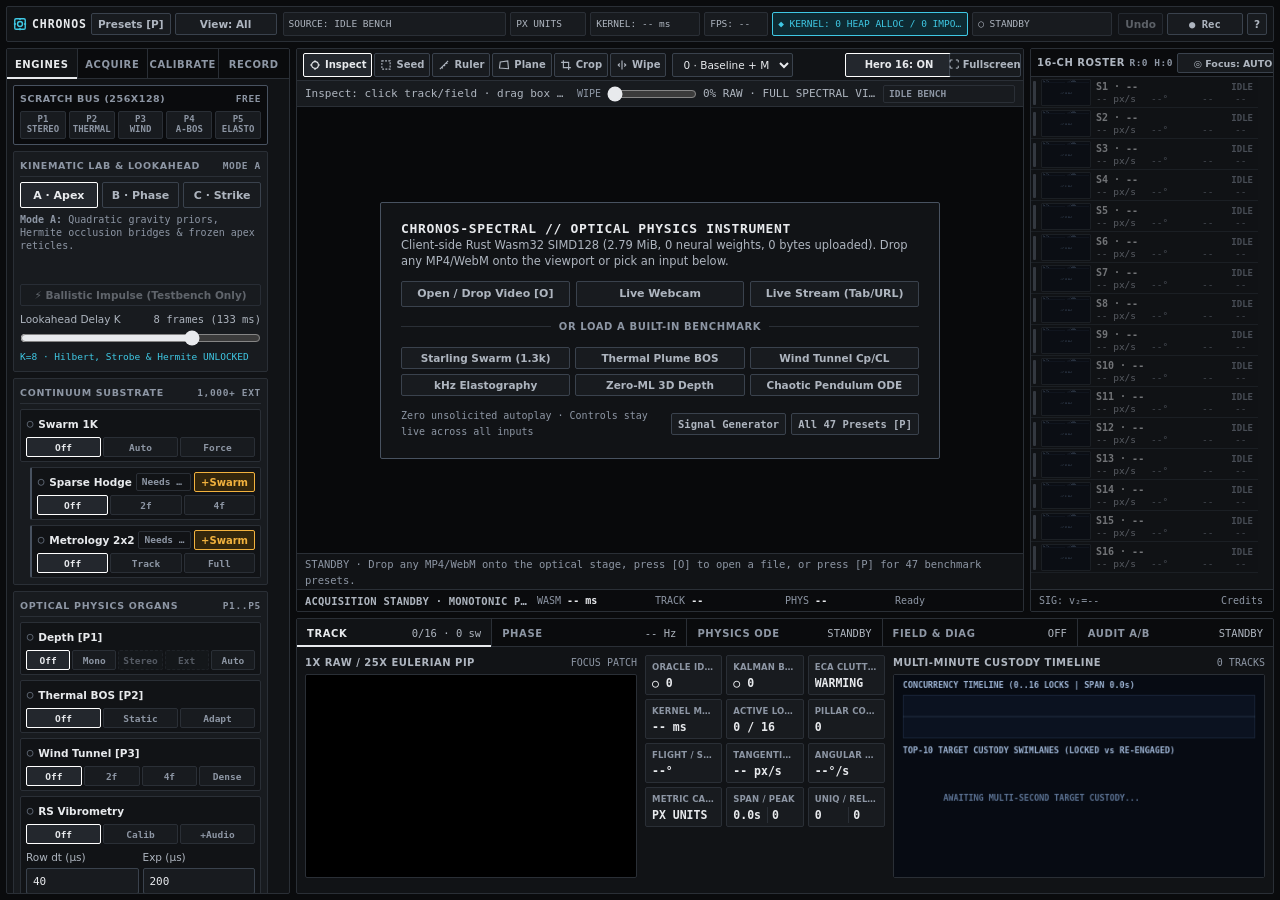
==== commit dca3f74b: "fix(v3.5.0): resolve PR #10 review findings, Step 13 Audit CLS, visual polish & README site copy - S" ====
--- a/web/index.html
+++ b/web/index.html
@@ -631,7 +631,7 @@
                   <div class="welcome-card">
                     <div>
                       <h1 class="welcome-title">CHRONOS-SPECTRAL // OPTICAL PHYSICS INSTRUMENT</h1>
-                      <p class="welcome-sub">Client-side Rust Wasm32 SIMD128 (2.13 MiB, 0 neural weights, 0 bytes uploaded). Drop any MP4/WebM onto the viewport or pick an input below.</p>
+                      <p class="welcome-sub">Client-side Rust Wasm32 SIMD128 (2.79 MiB, 0 neural weights, 0 bytes uploaded). Drop any MP4/WebM onto the viewport or pick an input below.</p>
                     </div>
                     <div class="welcome-primary-row">
                       <button type="button" id="btnWelcomeOpenVideo" class="ctl-btn">Open / Drop Video [O]</button>
@@ -955,11 +955,11 @@
                     <div id="auditMetaB" class="audit-slot-meta">Drop MP4 or click Stutter Test (B)</div>
                   </div>
 
-                  <div style="display:flex;flex-wrap:wrap;gap:4px;max-inline-size:235px;">
+                  <div class="audit-actions">
                     <button type="button" id="btnAuditSampleRef" data-ctl="btnAuditSampleRef" class="ctl-btn sm">Real Ref (A)</button>
                     <button type="button" id="btnAuditSampleStutter" data-ctl="btnAuditSampleStutter" class="ctl-btn sm">Stutter (B)</button>
-                    <button type="button" id="btnAuditCurrent" data-ctl="btnAuditCurrent" class="ctl-btn sm" title="Audit currently loaded video clip in Slot A">Audit Loaded -&gt; A</button>
                     <button type="button" id="btnAuditLiveToggle" data-ctl="btnAuditLiveToggle" class="ctl-btn sm" aria-pressed="false">Live: OFF</button>
+                    <button type="button" id="btnAuditCurrent" data-ctl="btnAuditCurrent" class="ctl-btn sm" title="Audit currently loaded video clip in Slot A" style="grid-column:span 2;">Audit Loaded -&gt; A</button>
                     <button type="button" id="btnAuditExportJson" data-ctl="btnAuditExportJson" class="ctl-btn sm">Export JSON</button>
                   </div>
                 </div>
--- a/web/styles/layout.css
+++ b/web/styles/layout.css
@@ -59,7 +59,7 @@
 
 .rail-mid {
   display: grid;
-  grid-template-columns: minmax(110px, 1fr) 92px 104px 52px 198px 158px 156px;
+  grid-template-columns: minmax(108px, 1fr) 78px 118px 70px 222px 170px 148px;
   align-items: center;
   gap: 4px;
   min-inline-size: 0;
@@ -322,6 +322,12 @@
   white-space: nowrap;
   overflow: hidden;
 }
+#toolOptionsHint {
+  min-inline-size: 0;
+  overflow: hidden;
+  text-overflow: ellipsis;
+  white-space: nowrap;
+}
 
 .hud-canvas-stage {
   position: relative;
@@ -368,6 +374,9 @@
 }
 .hud-wipe-track[hidden] {
   display: none !important;
+}
+#hudCanvasStage:has(#welcomeOverlay:not([hidden])) #hudWipeTrack {
+  display: none;
 }
 .hud-wipe-rail {
   position: relative;
@@ -527,18 +536,22 @@
 
 .roster-head {
   display: grid;
-  grid-template-columns: minmax(0, 1fr) 56px 114px;
-  align-items: center;
+  grid-template-columns: auto 44px 112px;
+  align-items: center;
+  justify-content: space-between;
   gap: 4px;
   padding: 0 6px;
   border-block-end: 1px solid var(--rule);
   background-color: var(--bench-0);
   font-size: 10px;
   font-weight: 700;
-  letter-spacing: 0.06em;
+  letter-spacing: 0.05em;
   text-transform: uppercase;
   color: var(--ink-2);
   overflow: hidden;
+}
+.roster-head > span:first-child {
+  white-space: nowrap;
 }
 
 #rosterScrollWell {
@@ -662,13 +675,31 @@
 @media (max-width: 1360px) {
   :root {
     --rack-w: 284px;
-    --roster-w: 236px;
+    --roster-w: 244px;
   }
   .rail-mid {
-    grid-template-columns: minmax(90px, 1fr) 86px 96px 48px 176px 136px;
+    grid-template-columns: minmax(90px, 1fr) 76px 110px 64px 196px 140px;
   }
   #pillArena {
     display: none;
+  }
+  .tool-radio-group .tool-btn {
+    padding: 0 5px;
+    font-size: 10px;
+  }
+  .tool-radio-group .tool-btn .kbd {
+    display: none;
+  }
+  .tool-right-group {
+    grid-template-columns: minmax(72px, 1fr) 44px 100px 68px;
+  }
+  #btnHudHeroToggle {
+    inline-size: 100px;
+    font-size: 10px;
+  }
+  #btnHudFullscreen {
+    inline-size: 68px;
+    font-size: 10px;
   }
 }
 
@@ -719,6 +750,9 @@
   .bench-main {
     grid-template-columns: 1fr;
   }
+  .bench-right {
+    order: -1;
+  }
   .bench-upper {
     grid-template-columns: 1fr;
   }
--- a/web/styles/controls.css
+++ b/web/styles/controls.css
@@ -88,7 +88,7 @@
 }
 #btnFocusCycle {
   display: block;
-  inline-size: 114px;
+  inline-size: 112px;
   line-height: 20px;
   flex-shrink: 0;
   overflow: hidden;
@@ -113,7 +113,7 @@
   padding-inline-start: 4px;
 }
 #rosterSummaryMeta {
-  inline-size: 56px;
+  inline-size: 44px;
   flex-shrink: 0;
   text-align: right;
   white-space: nowrap;
@@ -343,7 +343,7 @@
 
 .engine-row-top {
   display: grid;
-  grid-template-columns: 112px minmax(0, 1fr);
+  grid-template-columns: auto minmax(0, 1fr);
   align-items: center;
   gap: 4px;
   block-size: 20px;
@@ -363,13 +363,21 @@
 }
 
 .engine-status-slot {
-  display: grid;
-  grid-template-columns: minmax(0, 1fr) auto;
-  align-items: center;
+  display: flex;
+  align-items: center;
+  justify-content: flex-end;
   gap: 3px;
   block-size: 20px;
   min-inline-size: 0;
   overflow: hidden;
+}
+.engine-status-slot .sig-chip {
+  flex: 0 1 auto;
+  min-inline-size: 0;
+  max-inline-size: 100%;
+}
+.engine-status-slot .accent-fix {
+  flex: 0 0 auto;
 }
 
 .engine-seg-bar {
@@ -722,9 +730,9 @@
 }
 
 .kpi-label {
-  font-size: 9px;
+  font-size: 8.5px;
   font-weight: 600;
-  letter-spacing: 0.04em;
+  letter-spacing: 0.02em;
   text-transform: uppercase;
   color: var(--ink-3);
   white-space: nowrap;
@@ -790,12 +798,26 @@
   grid-template-columns: repeat(2, minmax(0, 1fr)) auto;
   gap: 6px;
   align-items: center;
+  min-inline-size: 0;
+}
+
+.audit-actions {
+  display: grid;
+  grid-template-columns: repeat(3, auto);
+  gap: 3px;
+  align-content: center;
+  flex-shrink: 0;
+}
+.audit-actions .ctl-btn.sm {
+  block-size: 22px;
+  padding: 0 6px;
+  font-size: 10px;
 }
 
 .audit-slot-box {
-  display: flex;
-  flex-direction: column;
-  justify-content: center;
+  display: grid;
+  grid-template-rows: 20px 16px;
+  align-content: center;
   gap: 2px;
   block-size: 50px;
   padding: 4px 8px;
@@ -803,6 +825,7 @@
   border-radius: var(--radius);
   background-color: var(--bench-2);
   overflow: hidden;
+  min-inline-size: 0;
 }
 .audit-slot-box[data-drop-active="true"] {
   border-color: var(--focus);
@@ -810,9 +833,16 @@
 }
 .audit-slot-head {
   display: grid;
-  grid-template-columns: 84px minmax(0, 1fr) auto;
+  grid-template-columns: 82px minmax(0, 1fr) auto;
   align-items: center;
   gap: 6px;
+  min-inline-size: 0;
+}
+.audit-slot-head > span {
+  white-space: nowrap;
+  overflow: hidden;
+  text-overflow: ellipsis;
+  min-inline-size: 0;
 }
 .audit-slot-meta {
   font-family: var(--font-num);
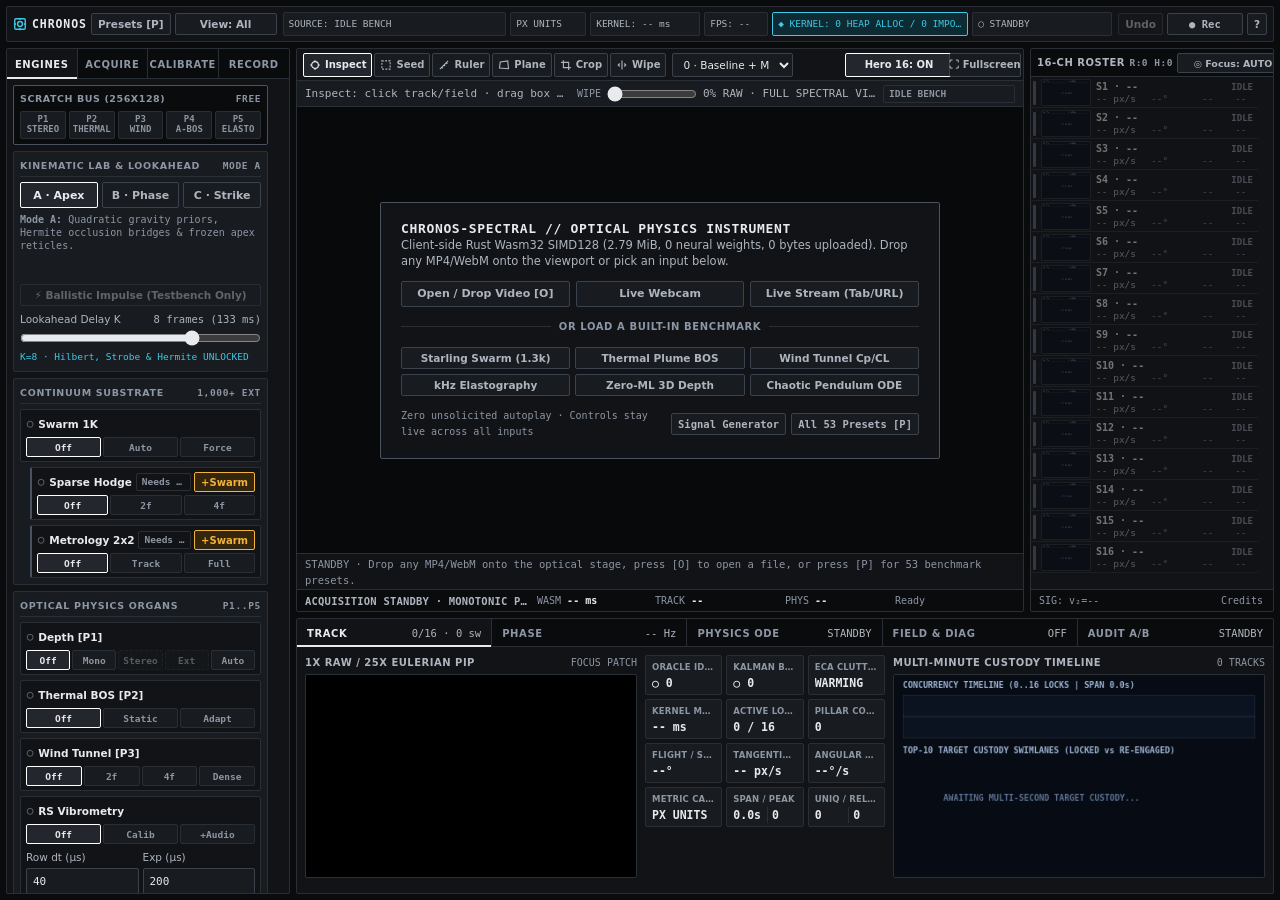
==== commit 81bf43ea: "feat(demos,fista): add 6 NASA/fireworks demos and bound FISTA Hermite/extrapolation spikes" ====
--- a/web/index.html
+++ b/web/index.html
@@ -37,7 +37,7 @@
           </svg>
           CHRONOS
         </span>
-        <button type="button" id="btnOpenPresets" data-ctl="btnOpenPresets" class="ctl-btn sm" aria-pressed="false" title="Open 47 built-in benchmark presets (P)">Presets [P]</button>
+        <button type="button" id="btnOpenPresets" data-ctl="btnOpenPresets" class="ctl-btn sm" aria-pressed="false" title="Open 53 built-in benchmark presets (P)">Presets [P]</button>
         <button type="button" id="btnVisibilityPolicy" data-ctl="btnVisibilityPolicy" class="ctl-btn sm" aria-pressed="false" title="Toggle between All Controls and Applicable-Only focus">View: All</button>
       </div>
 
@@ -331,10 +331,14 @@
                 <label for="sampleVideoSelect"><span>Built-In Calibration &amp; Physics MP4s</span></label>
                 <select id="sampleVideoSelect" data-ctl="sampleVideoSelect" class="ctl-select" name="sampleVideo">
                   <option value="">Select real-camera MP4 clip...</option>
-                  <optgroup label="Extended HD Showcases (29s to 80s)">
+                  <optgroup label="Extended HD Showcases (25s to 80s)">
                     <option value="./samples/model_rocket_full_flights.mp4" data-fps="25" data-lab="0">Model Rockets Full Flights &amp; Parachutes (31s · 25 fps)</option>
                     <option value="./samples/rocket_vtvl_full_flight.mp4" data-fps="30" data-lab="0">VTVL Rocket Pad-to-Pad Full Flight (80s · 30 fps)</option>
                     <option value="./samples/water_rocket_parachute_flights.mp4" data-fps="25" data-lab="0">Water Rocket Parachute Recovery (30s · 25 fps)</option>
+                    <option value="./samples/nasa_ingenuity_mars_flight54.mp4" data-fps="25" data-lab="0">NASA Ingenuity Mars Helicopter Flight 54 (28s · 25 fps)</option>
+                    <option value="./samples/nasa_wb57_ir_reentry.mp4" data-fps="25" data-lab="0">NASA WB-57 IR Booster Reentry MWIR (55s · 25 fps)</option>
+                    <option value="./samples/nasa_falcon9_night_landing.mp4" data-fps="30" data-lab="0">NASA Falcon 9 Night Retro-Burn Landing (30s · 30 fps)</option>
+                    <option value="./samples/fireworks_mamaroneck_salvo.mp4" data-fps="30" data-lab="0">Night-Sky Fireworks Shells Ballistic Auto-g (25s · 30 fps)</option>
                     <option value="./samples/cologne_motorway_occlusion.mp4" data-fps="30" data-lab="0">A4 Cologne Motorway Occlusion (45s · 30 fps)</option>
                     <option value="./samples/rally_ego_pan_tracking.mp4" data-fps="30" data-lab="0">Ceredigion Rally Car Ego-Pan (29s · 30 fps)</option>
                     <option value="./samples/chaotic_magnetic_pendulum.mp4" data-fps="25" data-lab="0">Chaotic Magnetic Pendulum (50s · 25 fps)</option>
@@ -350,6 +354,7 @@
                   </optgroup>
                   <optgroup label="High-Density Continuum Swarms (1,000+ Targets)">
                     <option value="./samples/starling_murmuration_1000.mp4" data-fps="30" data-lab="0" data-swarm="2">Starling Murmuration (13s · 1,353 extrema)</option>
+                    <option value="./samples/fireworks_summer_bursts.mp4" data-fps="30" data-lab="0" data-swarm="2">Multi-Shell Fireworks Radial Swarm (25s · 2,150+ sparks)</option>
                   </optgroup>
                   <optgroup label="Wave-1 BOS &amp; Failure Validation (640x360)">
                     <option value="./samples/bos_thermal_plume.mp4" data-fps="25" data-lab="0" data-swarm="2">Thermal Plume BOS (640x360 · Tripod)</option>
@@ -369,6 +374,7 @@
                     <option value="./samples/real_daphnia_laser_piv.mp4" data-fps="15" data-lab="0" data-swarm="2">Real Lab Laser-Sheet PIV 32mm Wake (14s)</option>
                     <option value="./samples/real_smoke_airfoil_cambridge.mp4" data-fps="25" data-lab="0" data-swarm="2">Real Cambridge Smoke Airfoil Stall (40s)</option>
                     <option value="./samples/real_karman_mri_cylinder.mp4" data-fps="25" data-lab="0" data-swarm="0">Real MRI Water Channel Karman Vortex (Dense Audit)</option>
+                    <option value="./samples/nasa_wstf_schlieren_mixing.mp4" data-fps="30" data-lab="0" data-swarm="2">NASA 5,000 fps Schlieren Fluid Mixing (30s · 2,900+ tracks)</option>
                   </optgroup>
                   <optgroup label="kHz Optical Elastography &amp; Lock-In Acoustic BOS">
                     <option value="./samples/elasto_hidden_crack_panel.mp4" data-fps="30" data-lab="0" data-swarm="0">kHz Kirchhoff Plate Crack Sink (9s · 48 kHz)</option>
@@ -651,7 +657,7 @@
                       <span>Zero unsolicited autoplay · Controls stay live across all inputs</span>
                       <div style="display:flex;gap:5px;">
                         <button type="button" id="btnWelcomeSignalGen" class="ctl-btn sm">Signal Generator</button>
-                        <button type="button" id="btnWelcomeAllPresets" class="ctl-btn sm">All 47 Presets [P]</button>
+                        <button type="button" id="btnWelcomeAllPresets" class="ctl-btn sm">All 53 Presets [P]</button>
                       </div>
                     </div>
                   </div>
@@ -699,7 +705,7 @@
                 </div>
 
                 <div class="transport-row" id="idleTransportRow">
-                  <span class="num" style="font-size:10.5px;color:var(--ink-3);">STANDBY · Drop any MP4/WebM onto the optical stage, press [O] to open a file, or press [P] for 47 benchmark presets.</span>
+                  <span class="num" style="font-size:10.5px;color:var(--ink-3);">STANDBY · Drop any MP4/WebM onto the optical stage, press [O] to open a file, or press [P] for 53 benchmark presets.</span>
                 </div>
               </div>
 
@@ -1012,7 +1018,7 @@
        ==================================================================== -->
   <aside id="presetsDrawer" class="overlay-drawer" hidden aria-label="Bench presets and recipes library">
     <div class="drawer-head">
-      <h2>Bench Presets &amp; Physics Recipes (47)</h2>
+      <h2>Bench Presets &amp; Physics Recipes (53)</h2>
       <button type="button" id="btnClosePresets" class="ctl-btn sm">Close [Esc]</button>
     </div>
     <div class="drawer-search">
